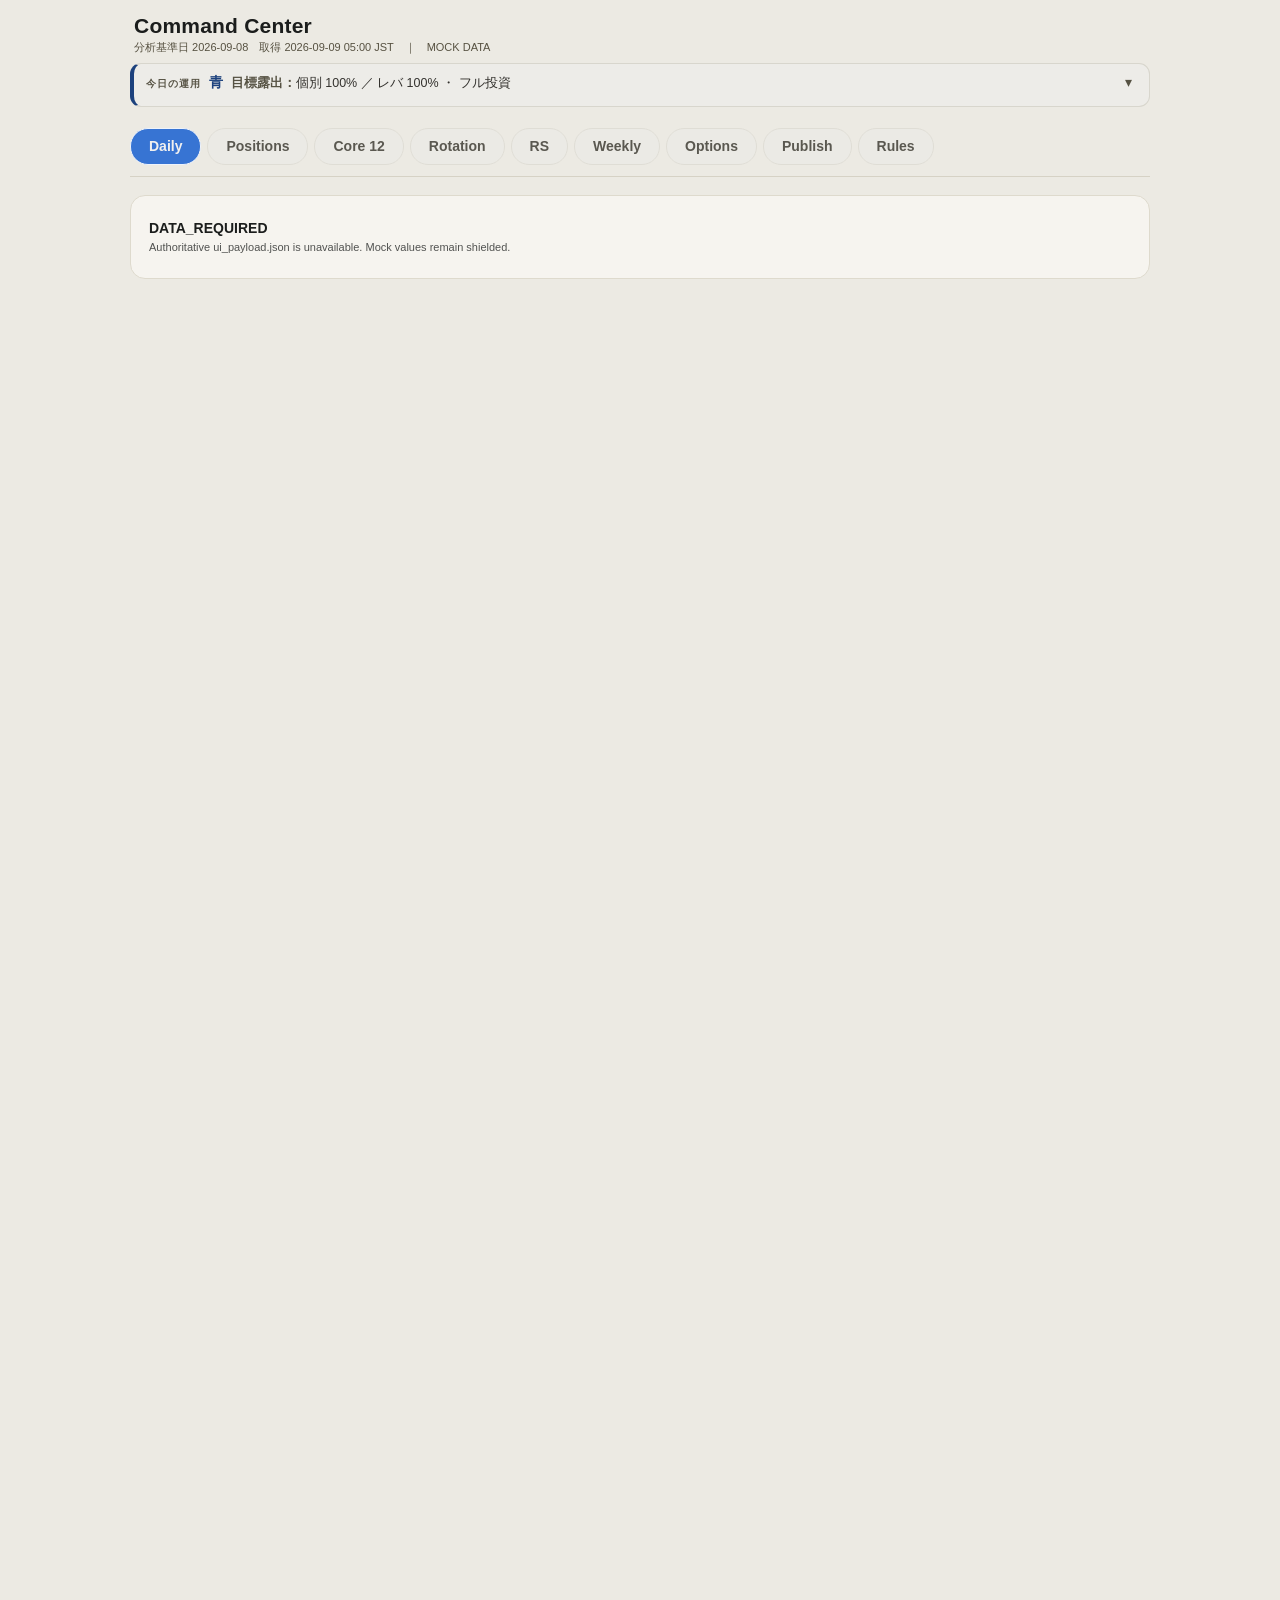
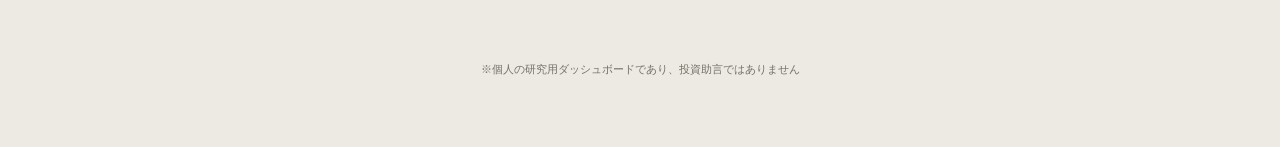
==== index.html @ c6c9b798 "Build fail-closed V38 canonical UI shell" ====
<!DOCTYPE html>
<html lang="ja"><head><meta charset="utf-8"/><meta content="width=device-width,initial-scale=1" name="viewport"/><meta content="#2c69c9" name="theme-color"/><meta content="yes" name="apple-mobile-web-app-capable"/><meta content="black-translucent" name="apple-mobile-web-app-status-bar-style"/><title>Command Center</title><meta content="light" name="color-scheme"/><style>
*{box-sizing:border-box;margin:0;padding:0}
.rrow{display:grid;grid-template-columns:minmax(0,1fr) auto;gap:3px 10px;background:rgba(27,29,28,.03);border:1px solid rgba(27,29,28,.07);border-radius:10px;padding:9px 12px;margin-top:8px}
.rrow .lft{min-width:0}
.rrow .foot,.rrow .hint{grid-column:1 / -1}
.rrow .nm{font-size:13px;color:#34322e;font-weight:600;line-height:1.25}
.rrow .cat{font-size:10.5px;color:#575242;letter-spacing:.03em}
.rrow .rgt{text-align:right;white-space:nowrap}
.rrow .big{font-size:19px;font-weight:700;color:#1c1b19}
.rrow .chg{font-size:11px;margin-left:5px}
.rrow .hint{font-size:11px;color:#5a5850;margin-top:2px;letter-spacing:.02em}
.cxpl{margin:2px 0 0}.cxpl>summary{list-style:none;cursor:pointer;font-size:10px;color:#514f48;display:inline-flex;align-items:center;gap:3px;padding:1px 0;user-select:none}.cxpl>summary::-webkit-details-marker{display:none}.cxpl>summary::before{content:"\25B8";font-size:7px}.cxpl[open]>summary::before{content:"\25BE"}.cxpl-b{font-size:11px;line-height:1.55;color:#565243;margin:3px 0 2px}.chd{display:flex;justify-content:space-between;align-items:flex-start;gap:10px}.chd h2{margin:0}.chd-now{text-align:right;line-height:1.05;white-space:nowrap;flex:0 0 auto}.chd-now b{font-size:18px;font-weight:800;display:block;letter-spacing:-.01em}.chd-now span{font-size:10px;color:#575242;display:block;margin-top:1px;font-weight:600}.mv-wrap{display:flex;flex-direction:column;gap:14px;margin-top:6px}.mv-per-h{font-size:13px;font-weight:700;color:#34322e;margin-bottom:6px;padding-bottom:3px;border-bottom:1px solid rgba(27,29,28,.08)}.mv-cols{display:grid;grid-template-columns:1fr;gap:10px}@media(min-width:560px){.mv-cols{grid-template-columns:1fr 1fr}}.mv-col-h{font-size:11px;font-weight:700;margin-bottom:4px;letter-spacing:.02em;display:flex;align-items:center;justify-content:space-between;gap:6px}.mv-col-h .cpwrap,.mv-col-h>.cp{flex:0 0 auto}.mvr{display:flex;align-items:center;gap:6px;padding:3px 7px;border-radius:5px;font-size:12px;cursor:pointer;min-width:0}.mvr:active{background:rgba(91,124,194,.15)}.mvr:nth-child(odd){background:rgba(27,29,28,.03)}.mvr-t{font-weight:600;color:#34322e;flex:0 0 auto}.mvr-v{font-weight:700;font-variant-numeric:tabular-nums;flex:0 0 auto;margin-left:auto;padding-left:6px}.mv-sec-h{font-size:12px;font-weight:800;color:#4f4d46;margin:14px 0 6px;letter-spacing:.02em}.mv-sum{font-size:12px;color:#383732;padding:3px 0;line-height:1.5}.mv-mom{display:flex;gap:8px;align-items:baseline;padding:4px 0;font-size:12.5px}.mv-mom-l{font-weight:800;flex:0 0 auto;font-size:11px}.mv-mom-b{color:#34322e;font-weight:600;line-height:1.5}.mvr-x{display:flex;gap:5px;align-items:center;flex:1 1 auto;justify-content:flex-end;min-width:0;overflow:hidden;flex-wrap:nowrap}.mvr-e{font-size:10px;color:#565243;font-weight:600;white-space:nowrap;flex:0 0 auto}.mvr-e.hot{color:#765623}.mvr-th{font-size:10px;color:#575242;white-space:nowrap;overflow:hidden;text-overflow:ellipsis;flex:1 1 auto;min-width:24px;max-width:120px}.mvr-3w{font-size:9px;font-weight:800;color:#1b1a18;background:#5b7cc2;border-radius:4px;padding:0 4px;margin-left:5px;vertical-align:middle}details.mv-per>summary.mv-per-h{cursor:pointer;list-style:none}details.mv-per>summary.mv-per-h::-webkit-details-marker{display:none}details.mv-per>summary.mv-per-h::before{content:"▸ ";font-size:9px}details.mv-per[open]>summary.mv-per-h::before{content:"▾ "}
.rrow .foot{font-size:10.5px;color:#565243;margin-top:3px;border-top:1px solid rgba(27,29,28,.06);padding-top:3px}
.rrow .na{font-size:13px;color:#514f48}
.pulse{background:rgba(27,29,28,.03);border:1px solid rgba(27,29,28,.07);border-radius:10px;padding:10px 12px;margin-top:8px}
.pulse .ptop{display:flex;align-items:baseline;flex-wrap:wrap;gap:4px 8px}
.pulse .pnm{font-size:13px;font-weight:700;color:#1c1b19}
.pulse .pbig{font-size:20px;font-weight:800;color:#1c1b19}
.pulse .pchg{font-size:11px}
.pulse .pcat{font-size:10.5px;color:#575242;margin-top:1px}
.pulse .pmeta{font-size:11px;color:#5a5850;margin-top:4px;line-height:1.5}
.pulse .spark{width:100%;height:34px;margin:5px 0 0;display:block}
.pulse .pfoot{font-size:10px;margin-top:4px;border-top:1px solid rgba(27,29,28,.06);padding-top:3px}
.eccal{margin-top:6px;display:flex;flex-direction:column;gap:2px}
.ecrow{display:flex;align-items:center;gap:10px;padding:7px 4px;border-bottom:1px solid rgba(27,29,28,.06)}
.ecrow:last-child{border-bottom:0}
.ecdate{font-weight:800;color:#1c1b19;min-width:60px;font-size:13px}
.ecdate .ecw{font-size:10px;color:#575242;font-weight:700;margin-left:3px}
.ecnm{flex:1;font-size:13px;font-weight:700;color:#33322d;display:flex;flex-direction:column;line-height:1.25}
.ecnm .eccat{font-size:10px;color:#575242;font-weight:600}
.ecimp{font-size:12px;font-weight:800;letter-spacing:1px}
.mbrow{background:rgba(27,29,28,.025);border:1px solid rgba(27,29,28,.06);border-radius:9px;padding:8px 11px;margin-top:7px}
.mbtop{display:flex;align-items:baseline;flex-wrap:wrap;gap:4px 8px}
.mbnm{font-size:12.5px;font-weight:700;color:#1c1b19}
.mbval{font-size:17px;font-weight:800;color:#1c1b19;margin-left:auto}
.mbchg{font-size:11px}
.mbnote{font-size:10.5px;color:#575242;margin-top:3px;line-height:1.4}
.mbread{font-size:12.5px;line-height:1.7;color:#2a2925;margin:8px 0 4px;padding:10px 12px;border-radius:9px;background:rgba(122,148,177,.10);border:1px solid rgba(122,148,177,.20)}
.mbread b{font-weight:800}
.spark{grid-column:1 / -1;display:block;width:100%;height:34px;margin:5px 0 0;opacity:1}
.w30b{display:inline-block;margin-left:5px;font-size:10px;font-weight:800;border-radius:5px;padding:0 5px;background:#d8d5cc;color:#56544c}
.w30b-full{background:#14532d;color:#7fe6a4}
.w30b-part{background:#3f3f14;color:#e1cd63}
.w30b-weak{background:#4c1d24;color:#e67f7f}
.w30row{padding:9px 2px;border-bottom:1px solid rgba(27,29,28,.06)}
.w30row-h{display:flex;align-items:baseline;gap:2px}
.w30row-h>b{font-size:14px;font-weight:800;color:#1c1b19}
.w30row-m{font-size:11px;color:#5a5850;margin-top:3px}
.w30t{display:inline-block;margin-left:4px;font-size:10px;font-weight:900;border-radius:4px;padding:0 5px;vertical-align:middle}
.w30hi td{background:rgba(161,98,7,.10)}
.w30hi td:nth-child(n+3){color:#806319;font-weight:800}
.w30t-s{background:#8d5e1b;color:#ebdb98}
.w30s{display:inline-block;margin-left:4px;font-size:10px;font-weight:700;border-radius:4px;padding:0 5px}
.w30s-new{background:#1e3a5f;color:#82a7e3}.w30s-adv{background:#d8d5cc;color:#56544c}
.w30s-pb{background:#3f3f14;color:#e1cd63}.w30s-resume{background:#14532d;color:#7fe6a4}
.w30s-stall{background:#e1dfd8;color:#5432d8}.w30s-dead{background:#4c1d24;color:#e67f7f}
.w30t-a{background:#14532d;color:#7fe6a4}
.w30t-b{background:#cac7bb;color:#34322e}
.w30new{display:inline-block;margin-left:4px;font-size:9px;font-weight:900;border-radius:4px;padding:0 5px;background:#2c69c9;color:#e2e1df;vertical-align:middle}
.w30wk{margin-left:4px;font-size:10px;color:#565243}
.w30g-full{color:#19803e}.w30g-part{color:#807019}.w30g-weak{color:#d12828}
.w30exit{display:grid;grid-template-columns:74px 1fr;gap:10px;padding:8px 2px;border-bottom:1px solid rgba(27,29,28,.06)}
.w30exit-t{font-size:11px;font-weight:800;color:#2962bc}
.w30exit-b{font-size:11.5px;color:#34322e;line-height:1.5}
.w30coh{font-size:11.5px;color:#34322e;line-height:1.5;padding:8px 2px;border-bottom:1px solid rgba(27,29,28,.06)}
.albadge{font-size:9px;font-weight:800;padding:1px 6px;border-radius:6px;border:1px solid;margin-left:6px;vertical-align:middle;letter-spacing:.03em}
.lead-head{display:flex;justify-content:space-between;gap:10px;align-items:flex-end;margin:8px 0 6px}.lead-head b{font-size:15px}.lead-head span{font-size:10px;color:#575242;white-space:nowrap}.lead-grid{display:grid;gap:5px}.lead-row{display:grid;grid-template-columns:58px 1fr;gap:8px;padding:7px 8px;border-radius:8px;background:rgba(27,29,28,.025)}.lead-row>span{font-size:10px;color:#575242}.lead-row>b{font-size:11px;font-weight:600;line-height:1.35}
.mkt20{padding-bottom:12px}.mkt20-top{display:flex;justify-content:space-between;align-items:flex-start;gap:12px}.mkt20-top h2{margin-bottom:4px}.mkt20-verdict{font-size:14px;font-weight:800;line-height:1.45;color:#1c1b19}.mkt20-read{font-size:12.5px;line-height:1.65;color:#2a2925;margin:9px 0 2px;padding:10px 12px;border-radius:9px;background:rgba(122,148,177,.10);border:1px solid rgba(122,148,177,.20)}
.mkt20-cats{margin-top:10px;padding-top:9px;border-top:1px solid rgba(27,29,28,.08)}
.ccblock{margin-top:11px;padding-top:9px;border-top:1px solid rgba(27,29,28,.07)}.ccblock:first-of-type{border-top:0;margin-top:4px}.cchd{font-size:12.5px;font-weight:800;color:#1c1b19;margin-bottom:4px}.cchd-en{font-size:9px;font-weight:700;color:#514f48;letter-spacing:.1em;text-transform:uppercase;margin-left:6px}.ccrow{display:flex;gap:9px;padding:4px 0;align-items:baseline}.cctf{flex:0 0 84px;font-size:10.5px;font-weight:800;color:#335476}.cctxt{flex:1;font-size:11.8px;line-height:1.5;color:#33322d}@media(max-width:620px){.cctf{flex:0 0 66px;font-size:9.5px}.cctxt{font-size:11.2px}}.mkt20-score{min-width:74px;text-align:right;display:flex;flex-direction:column;align-items:flex-end}.mkt20-score>b{font-size:27px;line-height:1;color:#2c69c9}.mkt20-score>span{font-size:10px;font-weight:800;color:#33312d;margin-top:3px}.mkt20-score>em{font-size:9px;font-style:normal;color:#514f48;margin-top:2px}.mkt20-label{font-size:9px;font-weight:800;letter-spacing:.12em;color:#514f48;margin:9px 0 5px;text-transform:uppercase}.mkt20-grid{display:grid;gap:5px}.mkt-post-tools{display:flex;align-items:center;justify-content:space-between;gap:8px;margin:10px 0 6px;font-size:9.5px;font-weight:800;color:#514f48}.mkt-copy{margin-left:auto}.mkt-post{display:grid;gap:5px;padding:9px 10px;border-radius:10px;background:linear-gradient(180deg,rgba(242,240,233,.42),rgba(242,240,233,.55));border:1px solid rgba(91,127,176,.28)}.mkt-post-hook{font-size:12px;font-weight:900;line-height:1.42;color:#1b1a18;padding-bottom:5px;border-bottom:1px solid rgba(122,148,177,.18)}.mkt-post-line{font-size:10.7px;line-height:1.48;color:#33312d}.mkt-post-line>b{color:#2962bc;margin-right:3px}.mkt-post-line:nth-child(2){font-size:11.2px;color:#1b1a18}.mkt20-row{display:grid;grid-template-columns:44px minmax(0,1fr);gap:8px;padding:7px 9px;border-radius:8px;background:rgba(27,29,28,.028);border:1px solid rgba(27,29,28,.035)}.mkt20-k{font-size:10px;font-weight:800;color:#335476;padding-top:1px}.mkt20-row b{display:block;font-size:11.5px;line-height:1.35;color:#1c1b19;white-space:normal}.mkt20-row small{display:block;font-size:9.5px;line-height:1.35;color:#565243;margin-top:2px;white-space:normal}.mkt-fold{margin-top:8px;border-top:1px solid rgba(122,148,177,.18);padding-top:7px}.mkt-fold>summary{cursor:pointer;list-style:none;display:flex;justify-content:space-between;align-items:center;font-size:10.5px;font-weight:800;color:#2962bc;padding:2px 1px}.mkt-fold>summary::-webkit-details-marker{display:none}.mkt-fold>summary:before{content:"▸";font-size:9px;margin-right:6px}.mkt-fold[open]>summary:before{content:"▾"}.mkt-fold-state:after{content:"タップで開く";font-size:9px;color:#514f48;font-weight:600}.mkt-fold[open] .mkt-fold-state:after{content:"折りたたむ"}.mkt-fold-body{display:grid;grid-template-columns:1fr 1fr;gap:5px;margin-top:7px}.mkt20-deep{padding:8px 9px;border-radius:8px;background:#f0efeb;border:1px solid #e0ded6}.mkt20-deep>span{display:block;font-size:9px;color:#514f48;margin-bottom:3px}.mkt20-deep>b{display:block;font-size:10.5px;line-height:1.45;color:#34322e}.mkt20-deep:last-child:nth-child(odd){grid-column:1/-1}@media(max-width:620px){.mkt20-top{align-items:flex-start}.mkt20-verdict{font-size:13px}.mkt20-score>b{font-size:24px}.mkt-fold-body{grid-template-columns:1fr}.mkt20-deep:last-child:nth-child(odd){grid-column:auto}.mkt20-row{grid-template-columns:42px minmax(0,1fr);padding:7px 8px}}


html{background:#f2f1ee;color-scheme:light}
body{font-family:-apple-system,BlinkMacSystemFont,'Helvetica Neue',sans-serif;background:#f2f1ee;color:#1c1b19;font-size:14px;-webkit-text-size-adjust:100%}
.wrap{max-width:680px;margin:0 auto;padding:0 12px calc(60px + env(safe-area-inset-bottom))}
header{padding:14px 4px 8px}
h1{font-size:18px;font-weight:800;letter-spacing:.01em}
.asof{color:#575242;font-size:11px;margin-top:2px}
.banner{border-radius:14px;padding:14px 16px;margin:10px 0 4px;border:1px solid #e3e1db;background:linear-gradient(135deg,#ecebe7,#e5e4de)}
.banner .lab{font-size:12px;color:#34322e;opacity:.85}
.banner .val{font-size:31px;font-weight:800;line-height:1.1;margin:2px 0;font-variant-numeric:tabular-nums}
.banner .st{font-size:13px;font-weight:800}
/* 地合いバンドは背景でなくラベル文字色で表現（トレンド判定ピルとの色被りを回避） */
.b-ovh .st{color:#19803e}.b-bull .st{color:#18813e}
.b-neu .st{color:#806319}.b-weak .st{color:#804819}.b-bear .st{color:#a21f1f}
.gauge{height:10px;border-radius:6px;margin:10px 0 4px;background:linear-gradient(90deg,#971d1d 0%,#90391c 30%,#8d5e1b 45%,#187d3e 60%,#166534 100%);position:relative}
.gauge .mk{position:absolute;top:-4px;width:3px;height:18px;background:#1b1a18;border-radius:2px;box-shadow:0 0 4px rgba(0,0,0,.6)}
.aux{display:flex;gap:8px;margin-top:8px;flex-wrap:wrap}
.aux .a{background:rgba(0,0,0,.22);border-radius:8px;padding:5px 9px;font-size:11px}
.aux .a b{font-size:13px}
/* NQ-SAR signal pill (leverage sleeve; logic hidden) */
.sar{border-radius:14px;padding:12px 16px;margin:10px 0 4px;border:1px solid rgba(27,29,28,.10);
     display:flex;align-items:center;justify-content:space-between;gap:12px;flex-wrap:wrap}
.sar .lhs{display:flex;align-items:center;gap:11px}
.sar .dot{width:16px;height:16px;border-radius:50%;box-shadow:0 0 0 3px rgba(27,29,28,.15),0 0 10px rgba(0,0,0,.4);flex:0 0 auto}
.sar .lab{font-size:11px;color:#242320;opacity:.9;letter-spacing:.04em}
.sar .col{font-size:22px;font-weight:800;line-height:1.05}
.sar .rhs{text-align:right}
.sar .jud{font-size:20px;font-weight:800;line-height:1.05}
.sar .lot{font-size:11px;opacity:.92;margin-top:2px}
.sar-blue{background:linear-gradient(135deg,#153361,#2c69c9)}   .sar-blue .dot{background:#204c92}
.sar-green{background:linear-gradient(135deg,#14532d,#1e9b4c)}  .sar-green .dot{background:#4bdd80}
.sar-yellow{background:linear-gradient(135deg,#6e3f15,#ad8021)} .sar-yellow .dot{background:#d9b836}
.sar-red{background:linear-gradient(135deg,#7f1d1d,#d72b2b)}    .sar-red .dot{background:#a21f1f}
.sar-gray{background:linear-gradient(135deg,#cac7bb,#bab5a5)}   .sar-gray .dot{background:#b1ac9a}
.sar-badge{display:inline-block;font-size:10px;font-weight:800;border-radius:6px;padding:1px 6px;margin-left:6px;vertical-align:middle}
.sar-badge.ok{background:rgba(27,29,28,.18);color:#19803a}
.sar-badge.est{background:#8d5e1b;color:#ebdb98}
.sar-badge.none{background:#e0ded7;color:#34322e}
/* distribution-day + performance widgets */
.dd{display:flex;gap:10px;flex-wrap:wrap}
.dd .box{flex:1 1 120px;background:#f2f1ee;border:1px solid #e3e1db;border-radius:10px;padding:10px 12px}
.dd .box .t{font-size:12px;color:#5a5850;font-weight:700}
.dd .box .num{font-size:26px;font-weight:800;line-height:1.1;margin:2px 0;font-variant-numeric:tabular-nums}
.dd .st{display:inline-block;font-size:11px;font-weight:700;padding:2px 8px;border-radius:7px}
.st-good{background:#14532d;color:#7fe6a4}.st-warn{background:#6e3f15;color:#e6d27f}.st-bad{background:#7f1d1d;color:#ea9090}
.perf{display:grid;grid-template-columns:repeat(3,1fr);gap:8px}
.ixn{font-size:13px;font-weight:800;color:#2c69c9;margin:10px 0 6px}
.ixn:first-child{margin-top:0}
.perf-vix{margin-top:10px;font-size:13px;color:#5a5850}
.perf-vix b{font-size:16px;color:#1c1b19}
.perf-div{font-size:11px;font-weight:800;color:#565243;margin:10px 0 4px;padding-top:8px;border-top:1px dashed #e3e1db}
.vixc{margin-top:10px;font-size:12.5px;color:#5a5850}
.vixc-l{font-weight:800;color:#34322e;margin-right:4px}
.vixc b{font-size:15px;color:#1c1b19}
.warnt{color:#806319;font-weight:700}
.ftd-row{display:flex;justify-content:space-between;align-items:center;padding:6px 0;border-top:1px solid #e9e8e3;font-size:13px}
.ftd-row:first-of-type{border-top:0}
.ftd-x{font-weight:800;color:#34322e}
.perf .c{background:#f2f1ee;border:1px solid #e3e1db;border-radius:10px;padding:8px 10px;text-align:center}
.perf .c .k{font-size:11px;color:#575242}.perf .c .v{font-size:16px;font-weight:800;margin-top:2px;font-variant-numeric:tabular-nums}
nav{position:sticky;top:0;z-index:9;background:rgba(242,240,233,.88);backdrop-filter:blur(10px);-webkit-backdrop-filter:blur(10px);display:flex;gap:6px;overflow-x:auto;padding:9px 0;border-bottom:1px solid #e3e1db;scrollbar-width:none}
nav::-webkit-scrollbar{display:none}
nav button,nav a.tabx{flex:0 0 auto;background:#ebeae5;color:#5a5850;border:1px solid #dfddd5;border-radius:18px;padding:8px 15px;font-size:13px;font-weight:700;transition:background .15s,color .15s;text-decoration:none;display:inline-block;line-height:1.2;cursor:pointer}
nav button.on,nav a.tabx.on{background:#3774d3;color:#f1f0ef;border-color:#eef3fb}
button:focus-visible,a:focus-visible{outline:2px solid #578ada;outline-offset:2px}
section{display:none;padding-top:12px}
section.on{display:block}
/* JS無効時のフォールバック: URLハッシュ(:target)で対象セクションを表示。JS有効時はハッシュ未使用で.onが優先。 */
section:target{display:block}
:has(section:target) section:not(:target){display:none}
/* JS無効時: 表示中セクションに合わせてタブ選択色も同期（:targetごとにデフォルトへ戻し当該タブを点灯） */
body:has(#t-market:target) nav a.tabx{background:#ebeae5;color:#5a5850;border-color:#575342}
body:has(#t-market:target) nav a[href="#t-market"]{background:#3774d3;color:#f1f0ef;border-color:#eef3fb}
body:has(#t-alloc:target) nav a.tabx{background:#ebeae5;color:#5a5850;border-color:#575342}
body:has(#t-alloc:target) nav a[href="#t-alloc"]{background:#3774d3;color:#f1f0ef;border-color:#eef3fb}
body:has(#t-port:target) nav a.tabx{background:#ebeae5;color:#5a5850;border-color:#575342}
body:has(#t-port:target) nav a[href="#t-port"]{background:#3774d3;color:#f1f0ef;border-color:#eef3fb}
body:has(#t-today:target) nav a.tabx{background:#ebeae5;color:#5a5850;border-color:#575342}
body:has(#t-today:target) nav a[href="#t-today"]{background:#3774d3;color:#f1f0ef;border-color:#eef3fb}
body:has(#t-rotation:target) nav a.tabx{background:#ebeae5;color:#5a5850;border-color:#575342}
body:has(#t-rotation:target) nav a[href="#t-rotation"]{background:#3774d3;color:#f1f0ef;border-color:#eef3fb}
body:has(#t-movers:target) nav a.tabx{background:#ebeae5;color:#5a5850;border-color:#575342}
body:has(#t-movers:target) nav a[href="#t-movers"]{background:#3774d3;color:#f1f0ef;border-color:#eef3fb}
body:has(#t-rs:target) nav a.tabx{background:#ebeae5;color:#5a5850;border-color:#575342}
body:has(#t-rs:target) nav a[href="#t-rs"]{background:#3774d3;color:#f1f0ef;border-color:#eef3fb}
body:has(#t-weekly:target) nav a.tabx{background:#ebeae5;color:#5a5850;border-color:#575342}
body:has(#t-weekly:target) nav a[href="#t-weekly"]{background:#3774d3;color:#f1f0ef;border-color:#eef3fb}
body:has(#t-post1:target) nav a.tabx{background:#ebeae5;color:#5a5850;border-color:#575342}
body:has(#t-post1:target) nav a[href="#t-post1"]{background:#3774d3;color:#f1f0ef;border-color:#eef3fb}
body:has(#t-rules:target) nav a.tabx{background:#ebeae5;color:#5a5850;border-color:#575342}
body:has(#t-rules:target) nav a[href="#t-rules"]{background:#3774d3;color:#f1f0ef;border-color:#eef3fb}
.card{background:#f0efeb;border:1px solid #e3e1db;border-radius:13px;padding:12px 14px;margin-bottom:12px}
.card h2{font-size:14.5px;font-weight:800;margin-bottom:7px;color:#1b1a18}
.card .sub{font-size:11px;color:#565243;line-height:1.55;margin:-3px 0 9px}
.setup-h{display:flex;justify-content:space-between;align-items:baseline;margin:10px 0 6px}
.setup-h .nm{font-size:13px;font-weight:700}
.setup-h .ct{font-size:11px;color:#575242}
.chips{display:flex;flex-wrap:wrap;gap:6px}
.chip{background:#e6e5df;border:1px solid #d6d4ca;border-radius:9px;padding:8px 12px;font-size:12.5px;font-weight:600;color:#272622;cursor:pointer}
.chip:active{background:#d7d4cb}
.chip.hot{border-color:#1c427d;color:#2c69c9}
.chip.ov{border-color:#e6bc7f;color:#bb9d24;background:#2a210a}
.chip.ov .b{display:inline-block;margin-left:5px;background:#8d5e1b;color:#f2f1ee;font-size:10px;font-weight:800;border-radius:5px;padding:0 5px}
/* ①〜⑤ state chips */
.chip.s-buy{background:#0f3d1f;border-color:#7fe6a5;color:#7fe6a4}
.chip.s-shape{background:#e5e4de;border-color:#575242;color:#525049}
.chip.s-go{background:#10331f;border-color:#85e0ab;color:#21ac53}
.chip.s-wait{background:#33290a;border-color:#e6bc7f;color:#bb9d24}
.chip.s-deep{background:#3a210f;border-color:#e6b27f;color:#e7b47e}
.chip.s-break{background:#33161a;border-color:#dc8989;color:#e67f7f}
.qb{font-size:9px;font-weight:800;border-radius:5px;padding:1px 5px;white-space:nowrap;border:1px solid}
.qb-go{background:#0f3d1f;color:#7fe6a4;border-color:#84e1a8}
.qb-wait{background:#f1f0ed;color:#565243;border-color:#575242}
.blkrow td{background:rgba(27,29,28,.018)}
.blkrow .tk{color:#514f48}
/* 本日◎押し目 buy cards */
.buy{background:#f2f1ee;border:1px solid #1f6d3c;border-radius:11px;padding:8px 11px;margin-bottom:6px}
.buy-h{display:flex;justify-content:space-between;align-items:baseline}
.buy-h .tk{font-size:16px;font-weight:800;color:#19803c}
.buy-h .rs{font-size:12px;font-weight:700;color:#575242}
.buy-m{font-size:11px;color:#5a5850;margin:2px 0 5px}
.buy-g{display:grid;grid-template-columns:repeat(3,1fr);gap:5px}
.buy-g>div{background:rgba(0,0,0,.25);border-radius:7px;padding:4px 6px}
.buy-g .k{display:block;font-size:9px;color:#575242}
.buy-g .v{font-size:12px;font-weight:700}
.cmt{background:linear-gradient(135deg,#ebeae5,#e5e3dd);border-color:#26415f}
.cmt-b{font-size:14px;line-height:1.65;color:#1c1b19}
.cmt-b b{color:#2c69c9}
.chart{margin-top:4px}
.chart svg{width:100%;height:auto;display:block}
.chart .cap{display:flex;justify-content:space-between;font-size:11px;color:#575242;margin-top:4px}
.vixcy .chd-now b{font-size:14px;letter-spacing:.02em}
.vixvals{display:grid;grid-template-columns:repeat(6,1fr);gap:5px;margin:9px 0 5px}
.vixvals>div{min-width:0;padding:6px 5px;border-radius:7px;text-align:center;background:rgba(27,29,28,.03);border:1px solid rgba(27,29,28,.06)}
.vixvals span{display:block;font-size:9px;color:#575242;white-space:nowrap}
.vixvals b{display:block;margin-top:1px;font-size:12px;color:#1c1b19;font-variant-numeric:tabular-nums;white-space:nowrap}
.vixleg{display:flex;flex-wrap:wrap;gap:3px 10px;margin:7px 0 2px;font-size:9.5px;color:#5a5850}
.vixleg span{display:inline-flex;align-items:center;gap:4px;white-space:nowrap}
.vixleg i{display:inline-block;width:12px;height:2px;border-radius:2px;background:#1c1b19}
.vixleg .vix-lg-close{background:#1c1b19}
.vixleg .vix-lg-w5{background:#1f4b8f}.vixleg .vix-lg-w10{background:#4923b9}
.vixleg .vix-lg-s1{background:#dbb144}.vixleg .vix-lg-s2{background:#a21f1f}
.vixchart{height:150px;margin-top:3px}.vixchart svg{height:150px}
.vixage{display:flex;justify-content:space-between;gap:8px;margin:7px 0;padding:6px 8px;border-radius:7px;background:rgba(27,29,28,.03);border:1px solid rgba(27,29,28,.06);font-size:10px;color:#5a5850}
.vixage b{color:#1c1b19;font-variant-numeric:tabular-nums}
.vixwtabs{display:flex;gap:4px;margin:8px 0 2px}
.vixwbt{flex:1;padding:4px 0;border-radius:6px;font-size:10px;font-weight:700;cursor:pointer;
  color:#575242;background:rgba(27,29,28,.03);border:1px solid rgba(27,29,28,.06)}
.vixwbt.on{color:#1c1b19;background:rgba(27,29,28,.07);border-color:rgba(27,29,28,.16)}
.vixpane{display:none}
.vixpane.on{display:block}
.zoomable{position:relative;overflow:hidden;touch-action:pan-y;border-radius:8px;
  -webkit-user-select:none;user-select:none}
.zoomable svg{transform-origin:0 0;will-change:transform}
.zoomable.zoomed{cursor:grab;box-shadow:inset 0 0 0 1px rgba(27,29,28,.10)}
.zoomhint{font-size:9px;color:#575242;margin-top:3px;text-align:right}
.zoomable.zoomed+.zoomhint::after{content:" ・ ダブルタップで戻す"}
.hth{margin-left:5px;font-size:9px;color:#575242;opacity:.9}
.hthg{margin:6px 0 2px;width:100%}
.hthg-h{font-size:10px;font-weight:700;color:#5a5850;margin:4px 0 3px;
  display:flex;align-items:center;gap:5px}
.hthg-n{font-size:9px;font-weight:400;color:#575242}
.hthg-m{font-size:9.5px;font-weight:600;color:#565243;font-variant-numeric:tabular-nums}
.hthg-x{font-size:9px;font-weight:400;color:#514f48;margin-left:auto;white-space:nowrap}
.subx{margin-top:2px}
.subx>summary{list-style:none;cursor:pointer;display:inline-flex;align-items:center;gap:3px;
  font-size:10.5px;font-weight:700;color:#2962bc;padding:2px 0}
.subx>summary::-webkit-details-marker{display:none}
.subx>summary::after{content:'\25B8';font-size:9px;transition:transform .15s}
.subx[open]>summary::after{transform:rotate(90deg)}
.subx-b{margin-top:4px;padding-left:8px;border-left:2px solid rgba(27,29,28,.10)}
.prelist{margin-top:6px}
.prerow{padding:9px 2px;border-top:1px solid rgba(27,29,28,.06)}
.prerow:first-child{border-top:0}
.premain{display:flex;align-items:baseline;gap:7px;flex-wrap:wrap}
.pretk{font-size:14px;font-weight:800;color:#1c1b19;letter-spacing:.02em}
.prestage{font-size:10px;color:#5a5850}
.presec{font-size:10px;margin-left:auto}
.prenums{display:grid;grid-template-columns:repeat(5,minmax(0,1fr));gap:2px;margin-top:5px}
.prenums div{text-align:right;font-size:11px;font-variant-numeric:tabular-nums;color:#565243}
.prenums div i{display:block;font-style:normal;font-size:8.5px;color:#636057}
.pretail{margin-top:4px;font-size:10px;color:#575242;white-space:nowrap;overflow:hidden;text-overflow:ellipsis}
.ivbrow{padding:8px 2px;border-top:1px solid rgba(27,29,28,.06)}
.ivbrow:first-child{border-top:0}
.ivbn{font-size:12.5px;font-weight:700;color:#1c1b19}
.ivbm{font-size:10.5px;margin-top:3px;font-variant-numeric:tabular-nums}
.unkwarn{margin:8px 0 2px;padding:8px 10px;border-radius:8px;font-size:11px;line-height:1.6;background:rgba(27,29,28,.03);border:1px solid rgba(27,29,28,.08)}
.unkwarn.warnc{color:#915d1c}.unkwarn.neg{color:#b42222}
.hmore{margin-top:6px;width:100%}
.hmore>summary{list-style:none;cursor:pointer;font-size:10.5px;color:#575242;padding:4px 0}
.hmore>summary::-webkit-details-marker{display:none}
.rrgdt{width:100%;border-collapse:collapse;font-size:12px;margin-top:8px;
  font-variant-numeric:tabular-nums}
.rrgdt th{font-size:10px;color:#575242;font-weight:600;text-align:right;padding:4px 3px}
.rrgdt td{text-align:right;padding:6px 3px;border-top:1px solid rgba(27,29,28,.06)}
.rrgdt .l{text-align:left}
.rrgtv{display:inline-block;margin-top:12px}
.rsoff{font-size:9.5px;font-weight:600;color:#5f4f3a;background:rgba(27,29,28,.05);border:1px solid rgba(27,29,28,.08);border-radius:5px;padding:1px 5px;white-space:nowrap}
.mrchip .rsoff{font-size:10px}
.bglist{margin-top:6px}
.bgrow{padding:9px 2px;border-top:1px solid rgba(27,29,28,.06);cursor:pointer}
.bgrow:first-child{border-top:0}
.bgname{font-size:13px;font-weight:700;color:#1c1b19;display:flex;align-items:center;gap:5px}
.bgmeta{font-size:10.5px;color:#565243;margin-top:3px;font-variant-numeric:tabular-nums}
.vixwarn{margin:7px 0 0;padding:6px 8px;border-radius:7px;font-size:10px;line-height:1.5;color:#915d1c;background:rgba(27,29,28,.03);border:1px solid rgba(27,29,28,.06)}
.vixhist{margin-top:8px;border-top:1px solid rgba(27,29,28,.06);padding-top:7px}
.vixhist h3{margin:0 0 5px;font-size:10px;color:#5a5850}
.vixhr{display:grid;grid-template-columns:1.35fr .9fr .9fr .48fr .62fr;gap:4px;align-items:center;padding:4px 3px;border-bottom:1px solid rgba(27,29,28,.06);font-size:9px;color:#5a5850;font-variant-numeric:tabular-nums}
.vixhr.vixhh{font-size:8px;color:#575242;font-weight:700}
.vixhr span{min-width:0;white-space:nowrap;overflow:hidden;text-overflow:ellipsis;text-align:right}.vixhr span:first-child{text-align:left}
@media(max-width:520px){.vixvals{grid-template-columns:repeat(3,1fr)}.vixhr{grid-template-columns:1.35fr .82fr .82fr .45fr .58fr;gap:2px;font-size:8.5px}}
.empty{color:#747167;font-size:12px;font-style:italic}
.more{display:inline-block;color:#575242;font-size:11px;font-weight:700;padding:4px 2px;vertical-align:middle}
/* copy buttons */
.cp{background:#e3e1da;border:1px solid #2f4a6a;border-radius:7px;color:#2c69c9;font-size:11px;
    font-weight:700;padding:3px 9px;cursor:pointer}
.cp .n{opacity:.6;font-weight:600}
.cpwrap{display:inline-flex;gap:5px;align-items:center;flex-wrap:wrap}
.cp-all{background:#e9e8e3;border-color:#315f3e;color:#1c7d3b}
.pendb{display:inline-block;font-size:9.5px;font-weight:800;border-radius:5px;padding:1px 6px;margin-left:3px;vertical-align:middle}
.pend-wait{background:rgba(239,68,68,.16);color:#a21f1f;border:1px solid rgba(239,68,68,.4)}
.pend-ok{background:rgba(34,197,94,.16);color:#18813e;border:1px solid rgba(34,197,94,.4)}
.waitb{display:inline-block;font-size:9.5px;font-weight:800;border-radius:5px;padding:1px 6px;margin-left:5px;background:rgba(239,68,68,.16);color:#a21f1f;border:1px solid rgba(239,68,68,.4);vertical-align:middle}
.reg-card{border:1px solid #d0cdc2}
.reg-hdr{font-size:11px;font-weight:800;border-radius:6px;padding:3px 10px}
.reg-hdr-ok{background:rgba(67,201,138,.14);color:#22774f;border:1px solid rgba(67,201,138,.35)}
.reg-hdr-warn{background:rgba(227,170,60,.15);color:#805d19;border:1px solid rgba(227,170,60,.4)}
.reg-hdr-bad{background:rgba(229,100,94,.16);color:#801d19;border:1px solid rgba(229,100,94,.45)}
.reg-grid{display:grid;grid-template-columns:repeat(3,1fr);gap:9px;margin:10px 0 4px}
@media(max-width:640px){.reg-grid{grid-template-columns:1fr}}
.reg-cell{border:1px solid #e1dfd8;border-radius:10px;padding:11px 12px;background:#f2f1ee}
.reg-cell.reg-ok{border-color:rgba(67,201,138,.3)}
.reg-cell.reg-warn{border-color:rgba(227,170,60,.4);background:rgba(227,170,60,.05)}
.reg-cell.reg-bad{border-color:rgba(229,100,94,.5);background:rgba(229,100,94,.07)}
.reg-cell.reg-na{opacity:.6}
.reg-k{font-size:10px;letter-spacing:.04em;color:#5a5850;font-weight:700}
.reg-v{font-family:ui-monospace,Menlo,monospace;font-size:26px;font-weight:800;line-height:1.1;margin:2px 0}
.reg-ok .reg-v{color:#22774f}.reg-warn .reg-v{color:#805d19}.reg-bad .reg-v{color:#801d19}.reg-na .reg-v{color:#6e6b61}
.reg-l{font-size:11px;font-weight:700;margin-bottom:3px}
.reg-ok .reg-l{color:#22774f}.reg-warn .reg-l{color:#805d19}.reg-bad .reg-l{color:#801d19}
.reg-sub{font-size:9.5px;color:#575242;line-height:1.4}
.reg-chips{margin-top:6px;display:flex;flex-wrap:wrap;gap:3px}
.rgchip{font-family:ui-monospace,Menlo,monospace;font-size:9px;font-weight:700;color:#2962bc;background:#ecebe6;border:1px solid #d0cdc2;border-radius:4px;padding:1px 4px}
.pqb{display:inline-block;font-size:9.5px;font-weight:800;border-radius:5px;padding:1px 6px;margin-left:5px;vertical-align:middle}
.pqb.pq-a{background:rgba(67,201,138,.18);color:#22774f;border:1px solid rgba(67,201,138,.5)}
.pqb.pq-b{background:rgba(143,179,255,.16);color:#2962bc;border:1px solid rgba(143,179,255,.45)}
.pqb.pq-c{background:rgba(27,29,28,.12);color:#5a5850;border:1px solid rgba(27,29,28,.35)}
.pqb.pq-d{background:rgba(27,29,28,.1);color:#514f48;border:1px solid rgba(27,29,28,.3)}
.pqtag{display:inline-block;font-size:8.5px;font-weight:700;border-radius:4px;padding:0 4px;margin-left:3px;vertical-align:middle}
.pqtag.pq-hi{background:rgba(67,201,138,.14);color:#22774f}
.pqtag.pq-mid{background:rgba(143,179,255,.13);color:#2962bc}
.pqtag.pq-lo{background:rgba(27,29,28,.1);color:#5a5850}
.pqtag.pq-neg{background:rgba(229,100,94,.13);color:#801d19}
.pqbadge{font-size:9px;font-weight:800;color:#2962bc;background:rgba(143,179,255,.13);border:1px solid rgba(143,179,255,.4);border-radius:5px;padding:1px 6px;margin-left:6px;vertical-align:middle}
.pqnum{font-family:ui-monospace,Menlo,monospace;font-size:14px;color:#22774f}
.cp-one{font-size:9.5px;padding:1px 7px;margin-left:6px;vertical-align:middle;font-weight:700}
.cp.cp-done{background:#0f3d1f;border-color:#7fe6a5;color:#7fe6a4}
.chaseb{display:inline-block;font-size:9px;font-weight:800;border-radius:5px;padding:1px 6px;margin-left:5px;vertical-align:middle;background:rgba(240,136,62,.14);color:#814418;border:1px solid rgba(240,136,62,.45)}
.inb{background:rgba(56,189,248,.14);border:1px solid rgba(56,189,248,.4);color:#2659ab;font-size:9px;font-weight:800;padding:1px 6px;border-radius:6px;margin-left:5px;white-space:nowrap}
.newb{display:inline-block;font-size:9px;font-weight:800;border-radius:5px;padding:1px 6px;margin-left:5px;vertical-align:middle;background:rgba(88,166,255,.16);color:#2962bc;border:1px solid rgba(88,166,255,.45)}
.ppb{display:inline-block;font-size:8.5px;font-weight:800;border-radius:4px;padding:0 4px;margin-left:5px;vertical-align:middle;background:rgba(167,139,250,.14);color:#4923b9;border:1px solid rgba(167,139,250,.4)}
.ppb-now{background:rgba(67,201,138,.18);color:#22774f;border-color:rgba(67,201,138,.5)}
.ppx{font-size:10px;font-weight:800;color:#4923b9;margin-left:5px}
.cfwrap{margin-top:6px}
.cfsec{border-top:1px solid rgba(27,29,28,.06)}
.cfsec>summary{list-style:none;cursor:pointer;display:flex;align-items:center;gap:7px;padding:8px 0 6px;color:#1c1b19;font-size:12px;font-weight:700}
.cfsec>summary::-webkit-details-marker{display:none}
.cfsec>summary::before{content:"▸";font-size:9px;color:#575242}
.cfsec[open]>summary::before{content:"▾"}
.cfcount{margin-left:auto;color:#575242;font-size:10px;font-weight:600}
.cfrow{display:block;padding:7px 8px 6px;margin-bottom:5px;border:1px solid rgba(27,29,28,.06);border-radius:8px;background:rgba(27,29,28,.03);cursor:pointer}
.cfmain{display:flex;align-items:baseline;gap:7px;min-width:0;white-space:nowrap}
.cft{font-size:13px;font-weight:800;color:#1c1b19}
.cfmain>.mut{font-size:10px;flex:0 0 auto}
.cfflow{margin-left:auto;min-width:0;overflow:hidden;text-overflow:ellipsis;text-align:right;color:#5a5850;font-size:11px;white-space:nowrap}
.cfflow i{font-style:normal;color:#575242;padding:0 3px}
.cfflow b{font-weight:700}
.cfnums{display:grid;grid-template-columns:repeat(5,minmax(0,1fr));gap:2px;margin-top:5px;color:#1c1b19;font-variant-numeric:tabular-nums}
.cfnums div{text-align:right;min-width:0;font-size:11px;white-space:nowrap}
.cfnums span{display:block;color:#575242;font-size:8.5px;line-height:1.2}
.cfnums b{font-weight:600}
.cfnums b.cfnear{font-weight:800}
.cftail{margin-top:4px;color:#575242;font-size:10px;white-space:nowrap;overflow:hidden;text-overflow:ellipsis}
.cflg{margin-top:6px;font-size:10px;color:#575242;line-height:1.6}
.cfdet{margin-top:7px}
.cfdet summary{cursor:pointer;font-size:10.5px;color:#5a5850;list-style:none;font-weight:700}
.cfdet summary::-webkit-details-marker{display:none}
.cfdet summary::before{content:"▸ ";font-size:9px}
.cfdet[open] summary::before{content:"▾ "}
.ppd{font-size:9px;color:#575242;margin-left:4px}
.hgrp{margin:10px 0 4px}
.hgrp-h{font-size:12px;font-weight:800;letter-spacing:.03em;display:flex;align-items:center;gap:6px;padding:4px 0;border-bottom:1px solid #e1dfd8;margin-bottom:4px}
.hgrp-n{font-size:10px;font-weight:700;color:#575242;background:#ebe9e5;border-radius:4px;padding:0 5px}
.hgrp-tap{cursor:pointer}
.hgrp-arr{margin-left:auto;font-size:10px;color:#514f48}
.hgrp-fold .hgrp-body{display:none}
.hgrp-fold.on .hgrp-body{display:block}
.hgrp-fold.on .hgrp-arr{transform:rotate(90deg)}
.entb2{display:inline-block;font-size:9.5px;font-weight:800;border-radius:5px;padding:1px 8px;margin-left:5px;vertical-align:middle;background:#ebe9e5;color:#575242;border:1px solid #d0cdc2;cursor:pointer}
.entb2.ent-on{background:rgba(67,201,138,.16);color:#22774f;border-color:rgba(67,201,138,.5)}
.hmper{display:inline-flex;gap:3px;margin-left:auto}
.hmp{font-size:11px;font-weight:700;padding:2px 10px;border-radius:6px;background:#ebe9e5;color:#575242;border:1px solid #d0cdc2;cursor:pointer}
.hmp.on{background:rgba(88,166,255,.16);color:#2962bc;border-color:rgba(88,166,255,.5)}
.card h2{display:flex;align-items:baseline;flex-wrap:wrap;gap:8px}
.h2en{font-size:10px;font-weight:600;color:#706e64;letter-spacing:.04em;text-transform:uppercase}
.msec-en{font-size:10px;font-weight:600;color:#706e64;letter-spacing:.04em;text-transform:uppercase;margin-left:8px}
.lab-en{font-size:10px;font-weight:600;color:#706e64;letter-spacing:.05em;text-transform:uppercase;margin-left:8px}
.msec-x{cursor:pointer}
.msec-x .msec-g{display:none;margin-top:7px;padding-top:8px;border-top:1px solid #e1dfd8;color:#575242;font-size:11.5px;line-height:1.65}
.msec-x.open .msec-g{display:block}
.msec-more{font-size:10px;color:#514f48;font-weight:700;margin-left:4px;white-space:nowrap}
.rrg-more{cursor:pointer;color:#2962bc}
.rrg-desc{font-size:11.5px;color:#575242;line-height:1.65;margin:2px 0 10px;padding:9px 11px;background:#f2f1ee;border:1px solid #e4e2dc;border-left:3px solid #d0cdc2;border-radius:8px}
.rrgview .chart{width:100%;max-width:100%}
.rrgview .chart svg{width:100%;height:auto;display:block}
.msec-x.open .msec-more{color:#2962bc}
.reg-hd{cursor:pointer}
.reg-tog{font-size:10px;color:#514f48;font-weight:700;margin-left:8px;white-space:nowrap}
.reg-card.folded .reg-body{display:none}
.reg-card.folded .reg-hd{margin-bottom:0}
.bdry td{text-align:center;font-size:9.5px;color:#757268;padding:4px 0;border-top:1px dashed #d0cdc2;border-bottom:1px dashed #d0cdc2;background:#f2f1ee}
.reg-role{font-size:9px;color:#575242;line-height:1.4;margin:2px 0 4px}
.reg-kind{font-size:8.5px;font-weight:800;border-radius:4px;padding:1px 4px;margin-left:4px;vertical-align:middle}
.kind-t{background:rgba(88,166,255,.15);color:#2962bc;border:1px solid rgba(88,166,255,.4)}
.kind-p{background:rgba(167,139,250,.15);color:#4923b9;border:1px solid rgba(167,139,250,.4)}
.reg-onset{display:flex;flex-wrap:wrap;gap:4px;margin:1px 0 5px}
.onset{font-size:9px;font-weight:700;border-radius:4px;padding:1px 5px;white-space:nowrap}
.on-bad{background:rgba(229,100,94,.16);color:#801d19;border:1px solid rgba(229,100,94,.4)}
.on-warn{background:rgba(240,136,62,.14);color:#814418;border:1px solid rgba(240,136,62,.38)}
.on-ok{background:rgba(67,201,138,.12);color:#22774f;border:1px solid rgba(67,201,138,.32)}
.note p,.msec-g p{margin:0 0 7px;line-height:1.7}
.note p:last-child,.msec-g p:last-child{margin-bottom:0}
.note p.mut{color:#514f48;font-size:10.5px;border-top:1px solid #e1dfd8;padding-top:6px;margin-top:8px}
.tbbadge{font-size:9px;font-weight:800;color:#805e19;background:rgba(240,184,73,.13);border:1px solid rgba(240,184,73,.4);border-radius:5px;padding:1px 6px;margin-left:6px;vertical-align:middle}
.tbgrid{display:grid;grid-template-columns:repeat(auto-fill,minmax(140px,1fr));gap:6px;margin:8px 0}
.tbchip{display:flex;flex-direction:column;gap:1px;padding:6px 9px;border-radius:8px;background:#f2f1ee;border:1px solid #e1dfd8;border-left:3px solid #dfb35a;cursor:pointer}
.tbchip:hover{background:#efeeea}
.tbtk{font-weight:800;font-size:12.5px}
.tbmeta{font-family:ui-monospace,Menlo,monospace;font-size:9.5px;color:#575242}
.def-card{border:1px solid rgba(229,100,94,.5);background:rgba(229,100,94,.05)}
.def-badge{font-size:9px;font-weight:800;color:#801d19;background:rgba(229,100,94,.15);border:1px solid rgba(229,100,94,.45);border-radius:5px;padding:1px 6px;margin-left:6px;vertical-align:middle}
.def-list{margin:8px 0 4px;padding-left:0;list-style:none}
.def-list li{font-size:12px;color:#363530;line-height:1.5;padding:5px 0 5px 20px;position:relative;border-top:1px solid #e5e4de}
.def-list li:first-child{border-top:none}
.def-list li::before{content:"□";position:absolute;left:2px;color:#801d19;font-size:11px}
.def-list li b{color:#1b1a18}
.mrgrid{display:grid;grid-template-columns:repeat(auto-fill,minmax(212px,1fr));gap:6px;margin-top:8px}
.mrchip{display:flex;align-items:center;gap:6px;padding:6px 9px;border-radius:8px;background:#f2f1ee;border:1px solid #e1dfd8;cursor:pointer;min-width:0;overflow:hidden}
.mrchip:hover{background:#efeeea}
.mrchip.run-acc{border-left:3px solid #43c98a}
.mrchip.run-cru{border-left:3px solid #2962bc}
.mrchip.run-fade{border-left:3px solid #e16862}
.mrtk{font-weight:800;font-size:12px;min-width:38px;flex-shrink:0}
.mrph{font-size:9px;font-weight:700;padding:1px 4px;border-radius:4px;background:#ecebe6;color:#5a5850;white-space:nowrap;flex-shrink:0}
.mrchip.run-acc .mrph{color:#22774f}.mrchip.run-cru .mrph{color:#2962bc}.mrchip.run-fade .mrph{color:#801d19}
.mrtr{font-family:ui-monospace,Menlo,monospace;font-size:9.5px;color:#575242;margin-left:auto;white-space:nowrap;flex:0 1 auto;min-width:0;letter-spacing:-0.2px;overflow:hidden;text-overflow:ellipsis}
.mrtr b{color:#242320}
.mr-acc{color:#22774f}.mr-cru{color:#2962bc}.mr-fad{color:#801d19}
.okb{display:inline-block;font-size:9.5px;font-weight:800;border-radius:5px;padding:1px 6px;margin-left:5px;background:rgba(34,197,94,.16);color:#18813e;border:1px solid rgba(34,197,94,.4);vertical-align:middle}
.row-carry{background:rgba(96,165,250,.06)}
.coil{display:inline-block;width:52px;height:7px;border-radius:4px;background:#e3e1db;overflow:hidden;vertical-align:middle;margin-right:4px}
.coil i{display:block;height:7px;border-radius:4px;background:linear-gradient(90deg,#25c25f,#81be24)}
.adrb{display:inline-block;font-size:9px;font-weight:800;border-radius:5px;padding:1px 5px;margin-left:4px;vertical-align:middle}
.adr-lo{background:rgba(27,29,28,.18);color:#66645b;border:1px solid rgba(27,29,28,.4)}
.adr-hi{background:rgba(234,88,12,.16);color:#804819;border:1px solid rgba(234,88,12,.42)}
.r3b{display:inline-block;font-size:9px;font-weight:800;border-radius:5px;padding:1px 5px;margin-left:4px;background:rgba(34,197,94,.18);color:#18813e;border:1px solid rgba(34,197,94,.45);vertical-align:middle}
.shallow{display:inline-block;font-size:9px;font-weight:800;border-radius:4px;padding:0 4px;margin-left:4px;background:rgba(234,88,12,.18);color:#804819;border:1px solid rgba(234,88,12,.5);vertical-align:middle}
.entb{display:inline-block;font-size:9px;font-weight:800;border-radius:5px;padding:1px 5px;margin-left:4px;vertical-align:middle;border:1px solid}
.ent-good{background:rgba(34,197,94,.16);color:#18813e;border-color:rgba(34,197,94,.45)}
.ent-ok{background:rgba(56,189,248,.14);color:#2659ab;border-color:rgba(56,189,248,.4)}
.ent-lo{background:rgba(27,29,28,.16);color:#5a5850;border-color:rgba(27,29,28,.4)}
.ent-warn{background:rgba(234,179,8,.16);color:#806719;border-color:rgba(234,179,8,.42)}
.ent-bad{background:rgba(239,68,68,.16);color:#a21f1f;border-color:rgba(239,68,68,.45)}
.fadeb{display:inline-block;font-size:9px;font-weight:800;border-radius:5px;padding:1px 5px;margin-left:4px;vertical-align:middle;border:1px solid}
.fade-lo{background:rgba(234,179,8,.14);color:#806719;border-color:rgba(234,179,8,.4)}
.fade-hi{background:rgba(239,68,68,.18);color:#a21f1f;border-color:rgba(239,68,68,.5)}
.rspbar{margin:6px 0 2px}
.rsper{background:#e7e6e0;border:1px solid #d6d3c9;color:#1c427d;font-size:12px;font-weight:700;border-radius:8px;padding:6px 12px;cursor:pointer}
.rsper:active{background:#dedbd4}
.slrow{padding:8px 0;border-top:1px solid #eceae6}
.slrow:first-of-type{border-top:0}
.slname{font-size:13px;font-weight:700;color:#1c1b19;margin-bottom:5px}
.rotb{display:inline-block;font-size:10px;font-weight:800;border-radius:5px;padding:1px 6px;border:1px solid;background:#f2f1ee}
.rk-leg{margin:2px 0 8px}
.rk-leg summary{font-size:12px;color:#2659ab;cursor:pointer;padding:4px 0;list-style:none}
.rk-leg summary::-webkit-details-marker{display:none}
.rk-leg summary:before{content:"▸ ";color:#565243}
.rk-leg[open] summary:before{content:"▾ "}
.lbmood{font-size:15px;font-weight:800;margin:6px 0 10px}
.lbrow{display:flex;justify-content:space-between;align-items:baseline;gap:8px;margin-top:8px}
.lbk{font-size:13px;font-weight:700;color:#1c1b19}
.lbv{font-size:15px;font-weight:800;color:#1c1b19}
.lbbar{position:relative;height:8px;background:#ecebe6;border-radius:5px;margin:5px 0 2px;overflow:hidden}
.lbfill{position:absolute;left:0;top:0;height:8px;border-radius:5px}
.lbmark{position:absolute;top:-1px;width:2px;height:10px;background:#c1bdae}
.lbsub{font-size:11px;color:#565243;margin-bottom:4px}
.lbnote{font-size:11px;color:#565243;margin-top:10px;border-top:1px solid #eceae6;padding-top:8px}
.lbchips{display:flex;flex-wrap:wrap;align-items:center;gap:5px;margin:2px 0 8px}
.lbcl{font-size:10px;font-weight:700;color:#565243;margin-right:2px}
.chip.warn{background:rgba(239,68,68,.12);border-color:rgba(239,68,68,.4);color:#d72b2b}
.chip.tl-go{background:rgba(34,197,94,.16);border-color:rgba(34,197,94,.5);color:#18813d}
.chip.tl-ok{background:rgba(56,189,248,.12);border-color:rgba(56,189,248,.4);color:#1c417d}
.chip.tl-wait{background:#ecebe6;border-color:#575242;color:#5a5850}
.chip.run-acc{background:rgba(34,197,94,.16);border-color:rgba(34,197,94,.5);color:#18813d}
.chip.run-cru{background:rgba(56,189,248,.10);border-color:rgba(56,189,248,.35);color:#1c417d}
.chip.run-fade{background:rgba(234,88,12,.14);border-color:rgba(234,88,12,.45);color:#814e18}
.rflag{display:inline-block;font-size:9px;font-weight:800;border-radius:5px;padding:1px 5px;margin-left:5px;vertical-align:middle;border:1px solid}
.rf-hi{background:rgba(239,68,68,.2);color:#d12828;border-color:rgba(239,68,68,.6)}
.rf-crit{background:#7f1d1d;color:#ea9090;border-color:#ea8f8f;box-shadow:0 0 0 1px rgba(239,68,68,.4)}
.dov-flag-crit{background:rgba(127,29,29,.5);border:1px solid #df5454;color:#801919}
.rf-md{background:rgba(234,179,8,.16);color:#806719;border-color:rgba(234,179,8,.45)}
.dov-flag{border-radius:10px;padding:10px 12px;margin:2px 0 10px;font-weight:800;font-size:14px}
.dov-flag-hi{background:rgba(239,68,68,.14);border:1px solid rgba(239,68,68,.5);color:#d12828}
.dov-flag-md{background:rgba(234,179,8,.12);border:1px solid rgba(234,179,8,.45);color:#806719}
.dov-flag-n{font-weight:500;font-size:12px;color:#1c1b19;margin-top:5px;line-height:1.5}
.dov-flag-s{font-weight:500;font-size:11px;color:#565243;margin-top:5px}
.patblk{padding:8px 0;border-top:1px solid #eceae6}
.patblk:first-of-type{border-top:0}
.patname{font-size:13px;font-weight:700;color:#1c1b19;margin-bottom:5px}
.swin{display:flex;flex-direction:column;gap:8px;margin:8px 0}
.swrow{display:flex;align-items:center;gap:8px;flex-wrap:wrap}
.swlab{flex:0 0 108px;font-size:12px;color:#5a5850;font-weight:700}
.swin input,.swin select{flex:1;min-width:120px;background:#f2f1ee;border:1px solid #d6d3c9;color:#1c1b19;border-radius:8px;padding:8px 10px;font-size:15px}
.swout{margin-top:6px}
.swkey{font-size:15px;font-weight:700;color:#1c1b19;margin:6px 0 10px}
.swkey b{color:#2659ab;font-size:18px}
.swline{display:flex;justify-content:space-between;align-items:baseline;gap:8px;padding:4px 0;border-top:1px solid #eceae6;font-size:13px}
.swline span:first-child{color:#5a5850}
.swladder{display:flex;gap:6px;margin:8px 0 10px}
.swb{flex:1;border-radius:8px;padding:7px 4px;text-align:center;border:1px solid #d6d3c9;background:#f2f1ee}
.swbl{font-size:10px;color:#5a5850;font-weight:700}
.swbp{font-size:14px;font-weight:800;color:#1c1b19;margin:2px 0}
.swbc{font-size:11px;font-weight:700}
.swbs{font-size:10px;color:#565243;margin-top:2px}
.swb-stop{border-color:rgba(239,68,68,.5)}.swb-stop .swbc{color:#a21f1f}
.swb-ent{border-color:rgba(27,29,28,.5)}
.swb-t2{border-color:rgba(56,189,248,.45)}.swb-t2 .swbc{color:#2659ab}
.swb-t3{border-color:rgba(34,197,94,.5)}.swb-t3 .swbc{color:#18813e}
.carryb{display:inline-block;font-size:9.5px;font-weight:800;border-radius:5px;padding:1px 6px;margin-left:5px;background:rgba(96,165,250,.16);color:#204c92;border:1px solid rgba(96,165,250,.4);vertical-align:middle}
.chip-tap{cursor:pointer}
.chip-arr{margin-left:3px;color:#565243;font-weight:800}
.hier-modal{display:none;position:fixed;inset:0;background:rgba(0,0,0,.72);z-index:100;align-items:center;justify-content:center;padding:16px}
.hier-modal.on{display:flex}
.hier-box{background:#efeeeb;border:1px solid #2f4a6a;border-radius:14px;padding:18px;max-width:460px;width:100%;max-height:82vh;overflow:auto}
.hier-box h3{font-size:15px;margin-bottom:2px}
.hier-box .hb-sub{font-size:11px;color:#565243;margin-bottom:12px}
.hsub-row{border-bottom:1px solid #e3e1db;padding:9px 0}
.hsub-row:last-child{border:0}
.hsub-hd{display:flex;align-items:center;justify-content:space-between;cursor:pointer}
.hsub-name{font-size:12.5px;font-weight:700}
.hsub-q{font-size:9px;font-weight:800;padding:1px 6px;border-radius:5px;margin-left:6px}
.hsub-meta{font-size:11px;color:#565243}
.hsub-mem{display:none;flex-wrap:wrap;gap:6px;margin-top:8px}
.hsub-mem.on{display:flex}
.hmem{background:#f1f0ed;border:1px solid #d2cfc5;border-radius:7px;padding:3px 8px;font-size:11px;cursor:pointer}
.hmem .rsb{margin-left:4px;color:#2c69c9;font-weight:700}
.hback{background:#e3e1da;border:1px solid #2f4a6a;border-radius:7px;color:#2c69c9;font-size:11px;padding:3px 10px;cursor:pointer;margin-bottom:10px}
.copybtn{background:#e3e1da;border:1px solid #2f4a6a;border-radius:7px;color:#2c69c9;font-size:11px;font-weight:700;padding:3px 9px;cursor:pointer;vertical-align:middle;margin-left:8px}
.copybtn.done{background:#0d3320;border-color:#86df97;color:#3fb950}
.exq{display:inline-block;font-size:9.5px;font-weight:800;border-radius:5px;padding:1px 6px;margin-left:4px;background:rgba(27,29,28,.16);color:#565243;border:1px solid rgba(27,29,28,.4)}
.skip-note{font-size:11px;color:#806719;background:rgba(234,179,8,.08);border-radius:8px;padding:8px 10px;margin:8px 0}
.lagb{display:inline-block;font-size:9.5px;font-weight:800;border-radius:5px;padding:1px 6px;margin-left:4px;background:rgba(234,179,8,.16);color:#806719;border:1px solid rgba(234,179,8,.4)}
tr.row-excluded{opacity:.5}
tr.row-excluded td{text-decoration:line-through;text-decoration-color:rgba(27,29,28,.5)}
.cp.done{background:#0f3d1f;border-color:#7fe6a5;color:#7fe6a4}
.hdr{display:flex;justify-content:space-between;align-items:center;gap:8px;margin-bottom:6px}
.hdr h2{margin:0}
table{width:100%;border-collapse:collapse;font-size:12.5px;font-variant-numeric:tabular-nums}
th,td{text-align:right;padding:4px 5px;border-bottom:1px solid #e7e5e0;white-space:nowrap}.dhbanner{margin:0 0 10px;padding:9px 12px;background:#3a2410;color:#bb9d24;border:1px solid #9f561e;border-radius:9px;font-size:12px;line-height:1.5}.tbl{table-layout:fixed;width:100%}.tbl th,.tbl td{white-space:normal;overflow-wrap:break-word;vertical-align:top;line-height:1.35}.tbl th:nth-child(1),.tbl td:nth-child(1){width:24%}.tbl th:nth-child(2),.tbl td:nth-child(2){width:46%}.tbl th:nth-child(3),.tbl td:nth-child(3){width:17%}.tbl th:nth-child(4),.tbl td:nth-child(4){width:13%}.tbl td:first-child{text-align:left}.tbl td:first-child b{white-space:nowrap}.tbl td:first-child .rsx-badge{white-space:nowrap;margin-left:3px;padding:1px 3px;font-size:8px}.tbl td:nth-child(3),.tbl th:nth-child(3){white-space:nowrap}
.emtbl{table-layout:fixed;width:100%}.emtbl th,.emtbl td{white-space:nowrap;vertical-align:top;line-height:1.35}.emtbl th:nth-child(1),.emtbl td:nth-child(1){width:22%;text-align:left}.emtbl th:nth-child(2),.emtbl td:nth-child(2){width:26%}.emtbl th:nth-child(3),.emtbl td:nth-child(3){width:16%}.emtbl th:nth-child(4),.emtbl td:nth-child(4){width:14%}.emtbl th:nth-child(5),.emtbl td:nth-child(5){width:12%}.emtbl th:nth-child(6),.emtbl td:nth-child(6){width:10%}
.vcptbl,.vwtbl{table-layout:fixed;width:100%}.vcptbl th,.vcptbl td,.vwtbl th,.vwtbl td{white-space:normal;overflow-wrap:anywhere;vertical-align:top;line-height:1.25;padding:5px 3px}.vcptbl th:nth-child(1){width:28%}.vcptbl th:nth-child(2){width:27%}.vcptbl th:nth-child(3){width:31%}.vcptbl th:nth-child(4){width:14%}.vwtbl{font-size:11px}.vwtbl th:nth-child(1){width:20%}.vwtbl th:nth-child(n+2){width:20%}
.thcell{display:flex;align-items:baseline;gap:4px;min-width:0}.thnm{overflow:hidden;text-overflow:ellipsis;white-space:nowrap;min-width:0;font-size:11.5px}.thmom{flex:0 0 auto;font-size:10px}
td.l,th.l{white-space:normal}
th{color:#565243;font-weight:700;font-size:10.5px;letter-spacing:.05em}
td.l,th.l{text-align:left}
.tk{font-weight:700;color:#1c1b19}
.pos{color:#18813e}.neg{color:#a21f1f}.mut{color:#565243}
.bar{height:6px;border-radius:4px;background:#e8e7e1;overflow:hidden;min-width:54px;display:inline-block;vertical-align:middle}
.bar i{display:block;height:100%;background:#4e84d8}
.alloc{display:flex;height:30px;border-radius:8px;overflow:hidden;margin:6px 0}
.alloc div{display:flex;align-items:center;justify-content:center;font-size:11px;font-weight:700;color:#1b1a18}
.a-ind{background:#3774d3}.a-lev{background:#8a5ce0}.a-cash{background:#c5c1b3}
.note{font-size:11px;color:#575242;line-height:1.5;margin-top:6px}
.calcfold{margin:2px 0 8px}
.calcfold>summary{font-size:10px;color:#6e6b61;cursor:pointer;list-style:none;display:inline-flex;align-items:center;gap:3px;padding:1px 0;user-select:none;letter-spacing:.03em}
.calcfold>summary::-webkit-details-marker{display:none}
.calcfold>summary::before{content:"▸";font-size:8px;transition:transform .15s;color:#6e6b61}
.calcfold[open]>summary::before{transform:rotate(90deg)}
.calcfold>summary:hover{color:#565243}
.calcfold[open]>summary{margin-bottom:4px}
.calcfold .sub,.calcfold .note,.calcfold .lbnote,.calcfold .rk-note{margin-top:0}
.kv{display:flex;justify-content:space-between;padding:5px 0;border-bottom:1px solid #e7e5e0;font-size:12.5px}
.kv .k{color:#5a5850}.kv .v{font-weight:700}
ul.rules{font-size:12.5px;line-height:1.7;padding-left:18px;color:#34322e}
ul.rules li{margin-bottom:4px}
.rh{font-size:13px;font-weight:800;color:#2c69c9;margin:14px 0 4px}
.nqt{margin:6px 0 2px}
.nqt th,.nqt td{text-align:center}
.nqt td.l,.nqt th.l{text-align:left}
.nqt tr.hl{background:rgba(56,161,105,.14)}
.nqt tr.hl td{font-weight:800;color:#1c1b19}
.nqd{display:inline-block;width:10px;height:10px;border-radius:50%;margin-right:6px;vertical-align:middle}
.nqd.c-bl{background:#578ada}.nqd.c-gr{background:#25c25f}
.nqd.c-yl{background:#cba327}.nqd.c-rd{background:#df5454}
.warn{background:#f2f1ee;border:1px solid #5b4411;border-radius:8px;padding:8px 10px;font-size:11.5px;color:#785d21;margin-top:8px}
/* ② distribution-day dates */
.dddays{font-size:10px;color:#575242;margin-top:4px;line-height:1.5}
/* ⑤ index 200MA extension card */
.extbl{display:flex;flex-direction:column;gap:6px}
.exrow{display:flex;align-items:center;gap:10px;background:#f2f1ee;border:1px solid #e3e1db;border-radius:9px;padding:8px 10px}
.exk{flex:0 0 84px;font-size:13px;font-weight:700;color:#1c1b19}
.exv{flex:0 0 64px;font-size:14px;font-weight:800;text-align:right}
.exn{flex:1;text-align:right;font-size:12px;font-weight:700}
.ex-good{color:#18813e}.ex-warn{color:#5a5850}.ex-bad{color:#a21f1f}
/* ⑥ status breakdown panel */
.banner{cursor:pointer}
.cmt-sub{font-size:11px;color:#565243;margin:2px 0 10px;line-height:1.5}
.cmt-rot h2{font-size:15px}
.tap{font-size:10px;font-weight:700;color:#2c69c9;opacity:.85;margin-left:6px}
.mri-bd{display:none;cursor:default;margin-top:10px;background:rgba(0,0,0,.28);border-radius:10px;padding:10px 12px}
.mri-bd.open{display:block}
.mbd-h{font-size:12px;font-weight:800;color:#34322e;margin-bottom:6px}
.mgrp{font-size:10px;font-weight:700;color:#2c69c9;letter-spacing:.04em;margin:8px 0 2px}
.mgrp:first-of-type{margin-top:0}
.mrow{display:flex;align-items:center;gap:8px;padding:3px 0}
.mk2{flex:0 0 116px;font-size:11px;color:#34322e}
.mraw{flex:0 0 58px;font-size:11px;font-weight:700;text-align:right;color:#1c1b19}
.mbar{flex:1;height:6px;border-radius:4px;background:#e8e7e1;overflow:hidden}
.mbar i{display:block;height:100%;background:#4e84d8}
.mpts{flex:0 0 50px;font-size:10px;color:#5a5850;text-align:right}
.mnote{font-size:10px;color:#575242;text-align:center;margin-top:6px}
.bflags{display:flex;flex-wrap:wrap;gap:5px;margin-top:2px}
.bfl{font-size:10px;font-weight:700;border-radius:6px;padding:2px 7px}
.bfl.on{background:#3a1414;color:#e67f7f;border:1px solid #7f1d1d}
.bfl.off{background:#f0efec;color:#747167;border:1px solid #e3e1db}
/* ⑧ 本日のピックアップ */
.hot-card{border-color:#1c427d}
.bt{background:#f2f1ee;border:1px solid #d7d4cb;border-radius:10px;padding:7px 10px;margin-bottom:6px}
.bt-h{display:flex;align-items:baseline;gap:8px}
.bt-h .tk{font-size:15px;font-weight:800;color:#2c69c9}
.bt-h .rs{margin-left:auto;font-size:12px;font-weight:700;color:#575242}
.bt-tag{font-size:10px;font-weight:800;border-radius:6px;padding:1px 7px}
.st-break{color:#06210f;background:#20a751}
.st-base{color:#1e1906;background:#e2c567}
.st-pull{color:#ecebe7;background:#2c68c7}
.st-high{color:#1c427d;background:#d5d3c9}
.st-turn{color:#9c7fe6;background:#34245c}
.st-fail{color:#e67f7f;background:#641f2a}
.scrtab{width:100%;border-collapse:collapse;font-size:13px;margin-top:4px}
.techscroll{overflow-x:auto;-webkit-overflow-scrolling:touch}
.scrtab th{font-size:10px;color:#565243;font-weight:700;text-align:right;padding:3px 6px;border-bottom:1px solid #e3e1db}
.scrtab th.l{text-align:left}
.scr-row td{padding:5px 6px;border-bottom:1px solid #ecebe6;text-align:right}
.scr-tk{font-weight:800;color:#272622;text-align:left!important;white-space:nowrap}.scr-tk .bt-tag{margin-left:6px}.scr-rank{font-size:11px;font-weight:900;color:#2962bc;text-align:center!important}
.scr-c{font-variant-numeric:tabular-nums}
.scr-star{color:#816718;margin-left:3px;font-size:11px}.scr-core{font-size:8.5px;font-weight:800;color:#82a8e3;background:#14305c;border:1px solid #3c77d4;border-radius:4px;padding:0 3px;margin-left:3px;vertical-align:middle}
.scr-gh td{padding:8px 6px 2px;text-align:left}
.scr-gn{font-size:11px;color:#5a5850;margin-left:6px;font-weight:700}
.scr-gd{font-size:10px;color:#565243;margin-left:6px}
.scr-ch td{font-size:10px;color:#565243;font-weight:700;text-align:right;padding:1px 6px 5px;border-bottom:1px solid #e3e1db}
.scr-ch td.l{text-align:left}
.ghb-break td{background:rgba(55,210,127,.06)}
.ghb-base td{background:rgba(252,211,77,.07)}
.ghb-pull td{background:rgba(156,194,255,.07)}
.ghb-high td{background:rgba(27,29,28,.07)}
.ghb-break td:first-child{border-left:3px solid #37d27f}
.ghb-base td:first-child{border-left:3px solid #e2c567}
.ghb-pull td:first-child{border-left:3px solid #2c68c7}
.ghb-high td:first-child{border-left:3px solid #817e73}
.scr-pos{white-space:nowrap;text-align:left}
.posbar{display:inline-block;width:46px;height:7px;border-radius:4px;background:#d5d2c8;vertical-align:middle;overflow:hidden;margin-right:6px}
.posfill{display:block;height:100%;background:linear-gradient(90deg,#5b7fb0,#2c68c7);border-radius:4px}
.posn{font-size:11px;color:#5a5850;vertical-align:middle;font-variant-numeric:tabular-nums}
.bt-held{font-size:9px;font-weight:700;color:#fcfbfb;background:#20a751;border-radius:4px;padding:1px 5px;margin-left:5px}
.role-tag{font-size:10px;font-weight:700;border-radius:5px;padding:1px 7px;vertical-align:middle;margin-left:6px}
.rt-view{color:#2c68c7;background:#e1dfd8}
.rt-act{color:#20a751;background:#0c2a1c}
.bt-good{background:#0f3d1f;color:#7fe6a4}
.bt-warn{background:#33290a;color:#bb9d24}
.bt-bad{background:#3a210f;color:#e7b47e}
.bt-g{display:grid;grid-template-columns:repeat(3,1fr);gap:5px;margin-top:6px}
.bt-g>div{background:rgba(0,0,0,.25);border-radius:7px;padding:4px 6px}
.bt-g .k{display:block;font-size:9px;color:#575242}
.bt-g .v{font-size:12px;font-weight:700}
.bt-g .v.bt-good{background:none;color:#18813e}
.bt-g .v.bt-warn{background:none;color:#5a5850}
.bt-g .v.bt-bad{background:none;color:#a21f1f}
/* §4 tap-to-ticker detail bottom-sheet */
.chip,.bt-h .tk,.buy-h .tk{cursor:pointer}
.dov-bg{display:none;position:fixed;inset:0;z-index:50;background:rgba(0,0,0,.55);align-items:flex-end;justify-content:center}
.dov-bg.open{display:flex}
.dov{width:100%;max-width:680px;max-height:88vh;overflow-y:auto;background:#f0efeb;border:1px solid #e3e1db;border-bottom:none;border-radius:16px 16px 0 0;padding:16px 16px 28px;box-shadow:0 -8px 30px rgba(0,0,0,.5)}
.dov-h{display:flex;align-items:center;justify-content:space-between;margin-bottom:2px}
.dov-tk{font-size:20px;font-weight:800;color:#2c69c9}
.dov-x{font-size:18px;color:#575242;cursor:pointer;padding:4px 10px}
.dov-nm{font-size:12px;color:#575242;margin-bottom:10px}
.dov-grid{display:grid;grid-template-columns:repeat(2,1fr);gap:8px}
.dov-status{margin:2px 0 12px}
.dov-spark{width:100%;height:58px;margin:2px 0 12px;background:rgba(0,0,0,.02);border:1px solid rgba(0,0,0,.07);border-radius:9px;padding:7px 9px;box-sizing:border-box;position:relative}
.dov-spark svg.spark{width:100%;height:100%;margin:0;display:block}
.dov-spark .lbl{position:absolute;top:5px;left:9px;font-size:9.5px;font-weight:700;color:#565243;letter-spacing:.03em;pointer-events:none}
.dov-spark.empty{display:none}
.dov-tv{font-size:12px;font-weight:800;color:#2457a6;text-decoration:none;opacity:.9;white-space:nowrap;letter-spacing:.02em}
.dov-tv:active{opacity:.6}
.msec{margin:22px 0 8px;padding-top:14px;border-top:2px solid #e1dfd8;scroll-margin-top:56px}
section>.msec:first-child,section>.card:first-child{margin-top:6px}
section>.msec:first-child{border-top:none;padding-top:4px}
.msec-l{font-size:16px;font-weight:800;color:#1c1b19;letter-spacing:.02em}
.msec-q{font-size:12px;color:#53514a;margin-top:2px;line-height:1.4}
.msec-g{font-size:11px;color:#565243;line-height:1.6;margin-top:7px;padding:9px 11px;background:#f2f1ee;border:1px solid #e4e2dc;border-left:3px solid #d0cdc2;border-radius:8px}
.msec-g b{color:#363530}
.disc{color:#747167;font-size:11px;text-align:center;margin:26px 0 10px}
.gatebox{display:flex;align-items:center;gap:12px;margin:10px 0 14px}
.gate-c{font-size:18px;font-weight:800;color:#1b1a18;border-radius:10px;padding:8px 16px;white-space:nowrap}
.gate-meta{font-size:13px;color:#2e2d29;line-height:1.5}
.calc-in{display:flex;flex-direction:column;gap:8px;margin:8px 0 6px}
.ci-row{display:flex;align-items:center;gap:8px}
.ci-pre{font-size:18px;color:#565243;font-weight:700}
.ci-row input,.ci-row2 input{flex:1;min-width:0;background:#f2f1ee;border:1px solid #d8d6cd;border-radius:9px;color:#1c1b19;font-size:17px;padding:10px 12px;-webkit-appearance:none}
.ci-row2{display:flex;align-items:center;gap:8px;flex-wrap:wrap}
.ci-row2 input{flex:0 0 92px;font-size:14px;padding:7px 10px}
.ci-fxl{font-size:12px;color:#565243;font-weight:700}
.calc-sum{margin:8px 0}
.cs-row{display:flex;justify-content:space-between;align-items:center;padding:6px 2px;border-bottom:1px solid #e9e8e3;font-size:13px;color:#53514a}
.cs-row b{color:#1c1b19;font-size:14px}
.cs-cash b{color:#19803e}
.lev-box{background:#f2f1ee;border:1px solid #e3e1db;border-radius:10px;padding:10px 12px;margin:8px 0}
.lev-h{font-size:12px;color:#5a5850;margin-bottom:6px;font-weight:700}
.lev-r{display:flex;align-items:center;gap:8px;padding:3px 0;font-size:14px}
.lev-r span:first-child{flex:0 0 56px;font-weight:700;color:#2e2d29}
.lev-r b{flex:0 0 auto;color:#1c1b19}
.lev-r .mut{flex:1;text-align:right}
.soxl-tr{display:flex;align-items:center;gap:8px;flex-wrap:wrap;padding:6px 0 2px;font-size:12px;border-top:1px dashed #e3e1db;margin-top:4px}
.soxl-tr .mut{flex:1;min-width:140px}
.soxl-btns{display:flex;gap:6px;flex:0 0 auto}
.soxl-btns .nqb{font-size:11px;padding:3px 8px}
.calc-tab{width:100%;border-collapse:collapse;margin-top:6px}
.calc-tab th{font-size:10px;color:#565243;font-weight:700;text-align:right;padding:4px 6px;border-bottom:1px solid #d8d6cd}
/* --- v3 additions: sentiment / equity / ribbon / heatmap / changelog / trail --- */
.sn-hero{display:flex;align-items:baseline;gap:12px;margin:6px 0 2px}
.sn-num{font-size:38px;font-weight:900;line-height:1}
.sn-band{font-size:15px;font-weight:800}
.sn-cur{font-size:13px;font-weight:700;margin:8px 0 4px;line-height:1.2}
.sn-gauge{position:relative;height:10px;border-radius:6px;margin:6px 0 2px;
  background:linear-gradient(90deg,#25c25f 0 15%,#5689da 15% 35%,#7f7c70 35% 65%,#d97936 65% 85%,#df5454 85% 100%);opacity:.9}
.sn-gauge i{position:absolute;top:-3px;width:4px;height:16px;background:#1b1a18;border-radius:2px;box-shadow:0 0 6px #f2f1ee}
.sn-gl{display:flex;justify-content:space-between;font-size:10px;color:#575242;margin-bottom:8px}
.sn-ref{font-size:9px;font-weight:800;color:#575242;background:#eae9e4;border-radius:5px;padding:1px 5px;margin-left:5px}
.sn-note{font-size:10px;color:#747167;margin:0 0 4px 0;padding-left:2px}
/* 要因分解 */
.attrib{margin-top:9px;background:#f2f1ee;border:1px solid #d7d4cb;border-radius:10px;padding:9px 11px}
.attrib-h{font-size:11.5px;font-weight:800;color:#272622;margin-bottom:6px}
.attrib-g{display:flex;flex-wrap:wrap;align-items:baseline;gap:5px 7px;font-size:12px;margin-top:2px;font-variant-numeric:tabular-nums}
.attrib-g b{font-size:14px}
.atk{color:#565243;font-size:11px}
.atsub{font-size:9.5px;color:#514f48;margin-left:2px}
.eqrow{display:flex;flex-wrap:wrap;gap:12px;align-items:center;margin:6px 0}
.eqkv{font-size:12px;color:#5a5850}.eqkv b{font-size:14px}
.ribwrap{margin:10px 0 12px}
.riblab{font-size:10px;color:#575242;margin-bottom:4px;font-weight:700;letter-spacing:.03em}
.ribbon{display:flex;gap:1.5px}
.ribbon .rb{flex:1;height:16px;border-radius:2.5px;min-width:2px}
.rb.c-bl{background:#578ada}.rb.c-gr{background:#25c25f}.rb.c-yl{background:#cba327}.rb.c-rd{background:#df5454}
.led{display:inline-flex;gap:2px;margin-left:8px;vertical-align:middle}
.led i{width:9px;height:12px;border-radius:2px;background:#e3e1db;display:inline-block}
.led i.on{background:linear-gradient(180deg,#d12828,#df5454);box-shadow:0 0 5px #ef444488}
.ch-card{border-color:#2f4a6a}
ul.chlog{font-size:13px;line-height:1.8;padding-left:18px;color:#242320;margin:4px 0}
ul.chlog li{margin-bottom:2px}
.hmgrid{display:grid;grid-template-columns:repeat(auto-fill,minmax(104px,1fr));gap:6px;margin-top:6px}
.hm{border-radius:9px;padding:8px 8px;display:flex;flex-direction:column;gap:2px;min-height:44px;border:1px solid rgba(0,0,0,.07)}
.hm-n{font-size:11px;font-weight:800;line-height:1.25}
.hm-tk{display:block;font-size:9px;font-weight:700;letter-spacing:.03em;margin-top:1px}
.hm-v{font-size:12px;font-weight:900}
.erb{font-size:9px;font-weight:800;color:#514c3e;background:#dbb144;border-radius:4px;padding:1px 6px;margin-left:5px;vertical-align:middle}
.rsd{font-size:10px;font-weight:800;margin-left:3px}
.rsd.up{color:#18813e}.rsd.dn{color:#a21f1f}.rsd.fl{color:#565243}
.tday{font-size:9px;color:#575242;font-weight:400}
.risknote{border-top:1px dashed #e3e1db;padding-top:6px}
.dov-stage{display:flex;align-items:center;gap:8px;border-radius:9px;padding:7px 10px;margin-bottom:6px}
.dov-stage b{font-size:14px;font-weight:900}
.dov-stg-w{font-size:11.5px;opacity:.85}
.dov-stage.stg1{background:#e0ded7;color:#34322e;border:1px solid #bab5a5}
.dov-stage.stg2{background:#14305c;color:#82a8e3;border:1px solid #3c77d4}
.dov-stage.stg3{background:#3a290b;color:#bb9d24;border:1px solid #ad8021}
.dov-stage.stg4{background:#3a1414;color:#e67f7f;border:1px solid #d72b2b}

/* 要因分解 */
.thgrid{display:grid;grid-template-columns:repeat(2,1fr);gap:7px}
.thtile{text-align:left;border:1px solid #d7d4cb;border-radius:11px;padding:9px 11px;cursor:pointer;
        display:flex;flex-direction:column;gap:3px;color:#1c1b19;transition:border-color .15s}
.thtile.on{border-color:#1c1b19;box-shadow:0 0 0 1px #1c1b19 inset}
.tht-n{font-size:13.5px;font-weight:800}
.tht-m{font-size:11px;color:#34322e;font-variant-numeric:tabular-nums;display:flex;align-items:center;gap:6px}
.tht-m b{font-size:13px;color:#1b1a18}
.tht-c{margin-left:auto;color:#565243;font-weight:600}
.thpanel{margin-top:9px;background:#f2f1ee;border:1px solid #d7d4cb;border-radius:11px;padding:10px 11px}
.thpanel-h{font-size:12.5px;font-weight:800;color:#1b1a18;margin-bottom:8px;display:flex;align-items:center;gap:6px;flex-wrap:wrap}
.thpanel-h .mut{font-weight:500}.thpanel-h .cpwrap,.thpanel-h>.cp{margin-left:auto}
.thstks{display:flex;flex-wrap:wrap;gap:6px}
.thstk{display:inline-flex;align-items:center;gap:5px;background:#e6e4de;border:1px solid #d3d0c6;
       border-radius:8px;padding:5px 9px;font-size:12px;cursor:pointer;font-variant-numeric:tabular-nums}
.thstk:active{background:#d9d6cd}
.thstk b{color:#272622;font-weight:800}
.thstk-rs{color:#565243;font-size:10.5px;font-weight:700}
.thstk-m{font-size:10px}
.thmore{align-self:center;color:#575242;font-size:11px;font-weight:700;padding:0 4px}
.rrgtog{display:flex;gap:4px}
.rtg{background:#ebeae5;color:#5a5850;border:1px solid #dfddd5;border-radius:14px;padding:4px 11px;font-size:11px;font-weight:700;cursor:pointer}
.rtg.on{background:#3774d3;color:#f1f0ef;border-color:#eef3fb}
.rrgseed{font-size:12.5px;color:#1c417d;background:#e8e7e1;border:1px solid #1d3a55;border-radius:9px;padding:7px 10px;margin:8px 0 4px}
.rrgq{display:flex;flex-wrap:wrap;gap:6px;align-items:center;margin-top:7px}
.rrgq-l{font-size:11px;font-weight:900;min-width:34px}
.shiftrow{display:flex;flex-wrap:wrap;gap:6px;align-items:center;margin:2px 0 10px}
.secparent{font-size:9.5px;color:#757267;margin-top:2px;font-weight:500}
.shl{font-size:10px;font-weight:900;color:#18813e}
.shl-n{color:#a21f1f;margin-left:6px}
.chip.shp{border-color:#14532d;color:#198050}
.chip.shn{border-color:#7f1d1d;color:#801919}
.le-row{display:flex;flex-wrap:wrap;align-items:center;gap:8px;margin:6px 0 2px}
.le-k{font-size:11px;font-weight:900;color:#5a5850;min-width:76px;letter-spacing:.03em}
.le-v{font-size:15px;font-weight:800;color:#1c1b19}
.le-pct{font-size:11px;color:#5a5850;font-weight:600;margin-left:3px}
.le-rot{font-size:14px;font-weight:900}
.le-sub{font-size:11px;color:#575242}
.le-size{font-size:12px;font-weight:800;margin-left:auto;padding:2px 9px;border-radius:7px;background:#eae9e4}
.le-size.pos{color:#19803e}.le-size.neg{color:#d12828}.le-size.mut{color:#34322e}
.le-vg{margin:6px 0 2px}


.calc-tab th.l{text-align:left}
.calc-tab td{text-align:right;padding:7px 6px;border-bottom:1px solid #edece7;font-size:13px;vertical-align:top}
.calc-tab td.l{text-align:left}
.entIn{width:74px;background:#f2f1ee;border:1px solid #d8d6cd;border-radius:7px;color:#1c1b19;font-size:13px;padding:5px 7px;text-align:right;-webkit-appearance:none}
.calc-empty{color:#514f48;font-size:13px;text-align:center;padding:18px 0}
.calc-mem{display:flex;align-items:center;gap:8px;flex-wrap:wrap;margin-top:10px}
.memx{background:#f2f1ee;border:1px solid #d1cec3;color:#2e2d29;border-radius:8px;font-size:12px;padding:6px 10px}
.memx:active{background:#ecebe6}
.tkbtn{display:block;margin-top:5px;width:74px;background:#f2f1ee;border:1px solid #3a2a12;color:#7a581f;border-radius:7px;font-size:10px;padding:4px 0;text-align:center}
.tkbtn.on{background:#3a2a12;border-color:#e6c57f;color:#e2c567;font-weight:700}
.tkbtn:active{opacity:.7}
.redep{background:#f2f1ee;border:1px solid #d8d5cc;border-radius:10px;padding:10px 12px;margin:8px 0}
.todayact{border:1px solid #d8d6cd;border-left:4px solid #7d796e;border-radius:11px;background:#edece8;padding:9px 12px;margin:0 0 10px}
.todayact.ta-blue{border-left-color:#1c417d}.todayact.ta-green{border-left-color:#1b7e5c}
.todayact.ta-yellow{border-left-color:#806319}.todayact.ta-red{border-left-color:#a21f1f}.todayact.ta-gray{border-left-color:#514f48}
.ta-h{font-size:9.5px;letter-spacing:.1em;text-transform:uppercase;color:#565243;font-weight:700}
.ta-top{display:flex;align-items:baseline;gap:8px;flex-wrap:wrap;margin-bottom:5px}
.ta-col{font-weight:800;font-size:14px}
.todayact.ta-blue .ta-col{color:#1c417d}.todayact.ta-green .ta-col{color:#1b7e5c}
.todayact.ta-yellow .ta-col{color:#806319}.todayact.ta-red .ta-col{color:#a21f1f}.todayact.ta-gray .ta-col{color:#66645b}
.ta-expo{font-size:12.5px;color:#34322e}
.ta-est{font-size:10px;color:#806319;border:1px solid #5b4a1f;border-radius:5px;padding:1px 6px}
.ta-act{font-size:12.5px;font-weight:600;line-height:1.4;padding:6px 9px;border-radius:7px;background:#f2f1ee}
.ta-act.ta-alert{color:#801919;background:#ebe9e5;border:1px solid #7f1d1d}
.ta-act.ta-change-up{color:#1c427d;background:#ebeae5}
.ta-act.ta-change-dn{color:#bb9d24;background:#241c0a}
.ta-act.ta-normal{color:#66645b;background:transparent;padding-left:0}
.ta-rebal{margin-top:6px;font-size:12px;color:#1c427d;background:#e8e7e1;border-radius:7px;padding:6px 9px}
.ta-go{font-size:11.5px;font-weight:700;color:#2d6cce;cursor:pointer;margin-left:auto;white-space:nowrap}
.ta-rec{margin-top:7px;display:flex;flex-wrap:wrap;gap:5px;align-items:center;font-size:11.5px;color:#5a5850}
.ta-reclab{color:#565243}
.nqb{font-size:11.5px;font-weight:800;border:1px solid #d1cec3;background:#e9e8e3;color:#272622;border-radius:6px;padding:2px 9px;cursor:pointer}
.nqb.b-blue{border-color:#1c417d}
.nqb.b-green{border-color:#1c7d49}
.nqb.b-yellow{border-color:#806119}
.nqb.b-red{border-color:#811823}
.nqb.b-clear{color:#565243;font-weight:700}
.ta-manual{font-size:10px;font-weight:800;background:#1b1b18;color:#e7e6e0;border-radius:5px;padding:1px 7px;margin-left:6px}
.ta-recst{color:#565243;font-size:11px}
.ta-tog{margin-left:auto;font-size:14px;line-height:1;color:#565243;cursor:pointer;user-select:none;padding:2px 5px}
.ta-tog:active{opacity:.55}
.ta-more{margin-top:5px}
.ta-go:active{opacity:.6}
.cmt-note{font-size:13.5px;font-weight:700;line-height:1.5;padding:9px 12px;border-radius:9px;margin-bottom:10px}
.cmt-pos{color:#1d7c40;background:#f2f1ee;border:1px solid #1c4631}
.cmt-neg{color:#801919;background:#ebe9e5;border:1px solid #7f1d1d}
.secrs th.sortable{cursor:pointer}
.rottbl th.rsort{cursor:pointer;user-select:none}
.rottbl th.rsort:active{opacity:.55}
.rottbl th.rsort.act{color:#1c1b19;text-decoration:underline}
.rottbl{table-layout:fixed;width:100%}
.rottbl td:first-child,.rottbl th:first-child{width:31%;white-space:normal;word-break:keep-all;line-height:1.25}
.rottbl td:nth-child(2),.rottbl th:nth-child(2){width:13%}
.rottbl td:nth-child(3),.rottbl td:nth-child(4),.rottbl td:nth-child(5),.rottbl td:nth-child(6){width:11%;white-space:nowrap}
.rottbl th:nth-child(3),.rottbl th:nth-child(4),.rottbl th:nth-child(5),.rottbl th:nth-child(6){white-space:nowrap}
.rottbl td:last-child{width:auto}
.rottbl td:first-child b{font-size:12px}
.secrs th.sortable:active{opacity:.55}
.secrs th.sortable.act{color:#1c1b19;text-decoration:underline}
.secrs th .so{font-size:9px;color:#565243}
.rc-h{font-size:12px;color:#53514a;margin-bottom:8px;font-weight:700}
.rc-sec{margin:8px 0}
.rc-l{font-size:11px;font-weight:700;margin-bottom:4px}
.rc-sl{color:#d12828}.rc-ad{color:#19803e}
.rc-row{display:flex;justify-content:space-between;align-items:center;padding:6px 9px;border-radius:7px;background:#f2f1ee;border:1px solid #e9e8e3;margin-bottom:4px;font-size:13px}
.rc-row b{color:#1c1b19}
.rc-okall{font-size:12.5px;color:#19803e;background:#f2f1ee;border-radius:8px;padding:9px 11px}
.dov-meta{display:flex;flex-wrap:wrap;align-items:center;gap:8px;margin:0 0 8px}
.dov-sec{font-size:12.5px;font-weight:700;color:#2c69c9}
.dov-cap{font-size:11px;font-weight:800;color:#34322e;background:#e4e2dc;border:1px solid #d5d2c8;border-radius:6px;padding:1px 7px}
.dov-loc{display:flex;flex-wrap:wrap;align-items:center;gap:5px;margin:0 0 12px}
.dov-loc-l{font-size:10px;font-weight:800;color:#575242;margin-right:2px}
.dov-loc-b{font-size:11px;font-weight:700;border-radius:6px;padding:2px 8px}
.loc-p{background:#0f3d1f;border:1px solid #1f9d4d;color:#21ac53}
.loc-d{background:#10271f;border:1px solid #1f7a55;color:#24936e}
.loc-k{background:#3a210f;border:1px solid #ac6621;color:#e7b47e}
.loc-h{background:#0e213f;border:1px solid #4e84d8;color:#81a8e4}
.loc-w{background:#e4e2dc;border:1px solid #d5d2c8;color:#34322e}
.dov-st{display:flex;align-items:center;gap:8px;flex-wrap:wrap;border-radius:10px;padding:9px 12px;border:1px solid #e3e1db;background:#f2f1ee}
.dov-st.lead{border-left:4px solid #3774d3}
.dov-st.nolead{border-left:4px solid #c9c5b9;opacity:.85}
.dov-st-pos{font-size:14px;font-weight:800;color:#1c1b19}
.dov-st-nu{font-size:11px;font-weight:800;border-radius:6px;padding:2px 8px;margin-left:auto}
.dov-st-nu.pos{background:#14331f;color:#21ac53;border:1px solid #1d7840}
.dov-st-nu.neg{background:#3a1414;color:#e67f7f;border:1px solid #7f1d1d}
.dov-st-nu.mut{background:#f0efec;color:#5a5850;border:1px solid #e3e1db}
.dov-st-note{font-size:11px;color:#5a5850;margin-top:6px;line-height:1.45}
.dov-st.st-③{border-left-color:#19803f}.dov-st.st-②{border-left-color:#1c427d}
.dov-st.st-①{border-left-color:#805019}.dov-st.st-④{border-left-color:#813c18}
.dov-st.st-⑤{border-left-color:#d72b2b}
.dov-c{background:#f2f1ee;border:1px solid #e3e1db;border-radius:9px;padding:8px 10px}
.dov-k{font-size:11px;color:#575242}
.dov-v{font-size:16px;font-weight:800;margin-top:2px}
.dov-note{font-size:10px;color:#575242;text-align:center;margin-top:12px}
/* 銘柄検索 */
.tksearch{width:100%;background:#f2f1ee;border:1px solid #d6d4ca;border-radius:9px;color:#1c1b19;font-size:15px;padding:10px 12px;margin-top:4px}
.tksearch:focus{outline:none;border-color:#1c427d}
.tkresults{margin-top:8px;display:flex;flex-direction:column;gap:5px}
.tkr{display:flex;align-items:center;gap:8px;background:#f2f1ee;border:1px solid #e3e1db;border-radius:8px;padding:8px 10px;cursor:pointer}
.tkr-s{font-size:14px;font-weight:800;color:#2c69c9;flex:0 0 62px}
.tkr-n{font-size:11px;color:#5a5850;flex:1;overflow:hidden;text-overflow:ellipsis;white-space:nowrap}
.tkr-rs{font-size:11px;color:#575242;flex:0 0 auto}
.tkno{color:#575242;font-size:12px;padding:4px}
.secrow{cursor:pointer}
.secx{font-size:9px;color:#575242}
.secsub{display:none}
.secsub.open{display:table-row}
.secchips{display:flex;flex-wrap:wrap;gap:5px;padding:8px 2px}
.rsb{margin-left:5px;opacity:.6;font-size:10px;font-weight:700}
.rowsec{font-size:9px;font-weight:400;color:#575242;margin-top:1px;line-height:1.15}
.dov-since{font-size:11.5px;color:#5a5850;margin-top:5px}
.dov-since b{color:#1c1b19}
tr[data-tkone]{cursor:pointer}
tr[data-tkone]:active{background:#ecebe6}
.bt:active,.buy:active,.tkr:active{background:#e4e2dc}
.capb{font-size:9px;font-weight:800;border-radius:5px;padding:1px 4px;white-space:nowrap}
.cap-micro{background:#3a1414;color:#e67f7f;border:1px solid #7f1d1d}
.cap-small{background:#3a2a14;color:#e2c567;border:1px solid #78531d}
.cap-mid{background:#e4e2dc;color:#2a63be;border:1px solid #1d4078}
.cap-large{background:#14331f;color:#21ac53;border:1px solid #1d7840}
.cap-mega{background:#0f2e2e;color:#66e2ce;border:1px solid #156464}
.cap-none{background:#f0efec;color:#747167;border:1px solid #e3e1db}
.stb{font-size:9px;font-weight:800;border-radius:5px;padding:1px 5px;white-space:nowrap;border:1px solid #e3e1db;background:#f2f1ee}
.stb b{font-weight:800}
.stb-③{color:#19803e;border-color:#1d7840}.stb-②{color:#2a63be;border-color:#1d4078}
.stb-①{color:#806819;border-color:#78531d}.stb-④{color:#814e18;border-color:#9a4a1d}
.stb-⑤{color:#d12828;border-color:#7f1d1d}.stb-none{color:#575242}
.rowbadges{display:flex;gap:4px;flex-wrap:wrap;align-items:center;margin-top:2px}
.bt[data-tkone],.buy[data-tkone]{cursor:pointer}
.rk-note{background:#f0efec;border:1px solid #162c4f;border-radius:9px;padding:8px 10px;color:#5a5850}
.capfil{display:flex;gap:6px;flex-wrap:wrap;margin-top:9px}
.liqstick{position:sticky;top:46px;z-index:8;padding:8px 12px;margin-bottom:10px;box-shadow:0 4px 12px rgba(0,0,0,.35)}
.liqrow{display:flex;gap:6px;align-items:center;flex-wrap:wrap}
.liqlab{font-size:11px;font-weight:800;color:#5a5850;display:flex;flex-direction:column;line-height:1.1;margin-right:3px}
.liqsub{font-size:8px;font-weight:600;color:#747167}
.lqf-b{font-size:12px;font-weight:700;padding:6px 10px;border-radius:8px;background:#f0efec;color:#5a5850;border:1px solid #e3e1db;cursor:pointer}
.lqf-b.active{background:#2c69c9;color:#e2e1df;border-color:#d5e2f6}
.lqf-rec{border-color:#1d7840}
.lqf-tag{font-size:8px;font-weight:800;margin-left:3px;color:#19803e;vertical-align:top}
.lqf-rec.active .lqf-tag{color:#18813d}
.sectog{display:flex;gap:5px;align-items:center;flex-wrap:wrap;margin:2px 0 8px}
.stg-g,.stg-t{font-size:12px;font-weight:700;padding:4px 10px;border-radius:7px;background:#f0efec;color:#5a5850;border:1px solid #e3e1db;cursor:pointer}
.stg-g.active{background:#2c69c9;color:#e2e1df;border-color:#d5e2f6}
.stg-t.active{background:#cac7bb;color:#1b1a18;border-color:#565343}
.stg-sep{color:#565343;font-weight:400;margin:0 2px}
.secsub td{background:#f2f1ee;color:#565243;font-size:10px;font-weight:800;padding:3px 4px}
td.hl{background:rgba(56,80,140,.20);font-weight:800}
.subgrp{margin:6px 0 2px}
.subgrp-h{font-size:10px;font-weight:700;color:#66645b;letter-spacing:.02em;margin:0 0 3px;display:flex;align-items:center;gap:5px}
.subgrp-n{font-size:9px;font-weight:700;color:#747167;background:#f0efec;border:1px solid #e3e1db;border-radius:4px;padding:0 4px}

/* ランク番号＋急落局面フラグ（配分calc） */
.rkb{display:inline-block;min-width:22px;text-align:center;font-size:10.5px;font-weight:800;color:#f2f1ee;background:#2e629c;border-radius:5px;padding:1px 4px;margin-right:2px;font-variant-numeric:tabular-nums}
.kflag{display:inline-block;font-size:9.5px;font-weight:800;border-radius:5px;padding:1px 5px;margin-left:4px;vertical-align:middle}
.kf-half{background:rgba(234,179,8,.18);color:#806719;border:1px solid rgba(234,179,8,.4)}
.kf-skip{background:rgba(239,68,68,.16);color:#a21f1f;border:1px solid rgba(239,68,68,.4)}
.kf-skiptxt{color:#a21f1f;font-weight:800;font-size:12px}
.kf-ok{background:rgba(34,197,94,.16);color:#18813e;border:1px solid rgba(34,197,94,.4)}
.kf-oktxt{color:#18813e;font-weight:800;font-size:12px}
.hf{color:#806719;font-weight:800;font-size:11px;margin-left:3px}
.row-skip{opacity:.72}
.th-w{white-space:nowrap;line-height:1.15}
.dax{display:flex;justify-content:space-between;font-size:9px;color:#514f48;padding:3px 3px 0;font-variant-numeric:tabular-nums}
.cap-c{justify-content:center}
/* 先導株の強さ温度計 */
.lt-hero{display:flex;align-items:baseline;gap:12px;flex-wrap:wrap;margin-bottom:7px}
.lt-big{font-size:32px;font-weight:800;color:#805a19;font-variant-numeric:tabular-nums;line-height:1}
.lt-big span{font-size:13px;font-weight:700;color:#565243;margin-left:3px}
.lt-lv{font-size:13px;font-weight:700;color:#272622}
.lt-hist{display:flex;justify-content:space-between;gap:4px;margin-top:9px}
.lt-h{flex:1;text-align:center;background:#f2f1ee;border:1px solid #e3e1db;border-radius:8px;padding:5px 2px}
.lt-hk{display:block;font-size:9.5px;color:#565243;margin-bottom:1px}
.lt-h b{font-size:15px;font-variant-numeric:tabular-nums}
.lt-hu{display:block;font-size:8.5px;color:#514f48}
/* マーケット感応度 β */
.beta-hero{display:flex;align-items:center;gap:14px;flex-wrap:wrap}
.beta-big{font-size:34px;font-weight:800;line-height:1;font-variant-numeric:tabular-nums}
.beta-lb{font-size:11px;color:#565243;margin-top:2px}
.beta-read{font-size:13px;font-weight:700;color:#272622}
.beta-read .mut{font-weight:500;display:block;font-size:11px}
.beta-det{margin-top:9px}
.beta-det summary{font-size:12px;color:#2e629c;cursor:pointer;font-weight:700}
.bt-grid{margin-top:7px;display:flex;flex-direction:column;gap:5px}
.bt-row{display:flex;align-items:baseline;gap:8px;font-size:12.5px}
.bt-k{color:#565243;min-width:120px}
.bt-row b{font-size:15px;font-variant-numeric:tabular-nums}
.bt-s{color:#514f48;font-size:10.5px}

/* RS multi-timeframe comparison */

/* emergency brake */
.emergency{border-width:1px}.emergency.em-on{border-color:#7f1d1d;background:linear-gradient(135deg,#efeeea,#f2f1ee)}
.emergency.em-off{border-color:#21452d}.emergency.em-na{border-color:#565243}
.em-mult{font-size:12px;font-weight:900;border-radius:7px;padding:4px 8px;background:#edece8;color:#20201d}
.em-on .em-mult{background:#7f1d1d;color:#ea9090}.em-off .em-mult{background:#14532d;color:#32d86c}
.em-grid{display:grid;grid-template-columns:repeat(2,minmax(0,1fr));gap:8px;margin-top:10px}
.em-grid>div{background:#f2f1ee;border:1px solid #e3e1db;border-radius:9px;padding:9px 10px}
.em-grid span{display:block;color:#565243;font-size:10.5px}.em-grid b{display:block;font-size:20px;margin:2px 0}.em-grid small{display:block;color:#514f48;font-size:9px;line-height:1.35}
.em-foot{display:flex;justify-content:space-between;gap:8px;flex-wrap:wrap;margin-top:8px;color:#565243;font-size:10px}.em-foot span:last-child{color:#514f48}
.em-note{margin-top:6px;padding:6px 8px;border-radius:7px;background:#efeeea;color:#801919;font-size:10.5px;font-weight:700}
/* RS persistence */
.rs-cont{margin-top:10px}.rsc-groups{display:grid;grid-template-columns:repeat(2,minmax(0,1fr));gap:7px;margin-top:10px}
.rscg{background:#f2f1ee;border:1px solid #e3e1db;border-radius:8px;padding:7px 8px;min-width:0}.rscg>b{font-size:11px}.rscg>span{margin-left:6px;font-weight:800;color:#2c69c9}.rscg .chips{margin-top:4px}.rscg .chip{font-size:9px;padding:1px 5px;margin:1px}
.rsc-list{margin-top:10px}.rsc-row{border-top:1px solid #e6e4de;padding:8px 0}.rsc-row:first-child{border-top:0}
.rsc-head{display:flex;align-items:center;gap:6px;min-width:0}.rsc-rk{font-size:10px;color:#2c69c9;width:27px}.rsc-head>b{font-size:13px}.rsc-rs{margin-left:auto;font-size:10px;color:#5a5850}
.rsc-tag{font-size:8.5px;font-weight:800;border-radius:5px;padding:1px 5px}.rsc-tag.stable{background:#14351f;color:#21ac53}.rsc-tag.surge{background:#e2e0d9;color:#2a63be}.rsc-tag.return{background:#d3d0c6;color:#5432d8}.rsc-tag.fade{background:#3a1717;color:#e67f7f}.rsc-tag.spike{background:#442a0d;color:#dbb144}.rsc-tag.hold{background:#e4e2dc;color:#5a5850}
.rsc-metrics{display:grid;grid-template-columns:repeat(2,minmax(0,1fr));gap:3px 8px;padding-left:33px;margin-top:4px;font-size:9.5px;color:#565243}.rsc-metrics b{color:#34322e}.rsc-slopes{padding-left:33px;margin-top:3px;font-size:9px;color:#514f48}.rsc-slopes b{color:#5a5850}
.rsx-overlap{display:grid;grid-template-columns:repeat(2,minmax(0,1fr));gap:8px;margin-top:10px}
.rsx-stat{background:#f2f1ee;border:1px solid #e3e1db;border-radius:9px;padding:8px 10px;min-width:0}
.rsx-stat-h{display:flex;align-items:center;gap:5px}
.rsx-stat-h>span{font-size:10.5px;color:#565243}.rsx-stat-h>b{font-size:19px}.rsx-stat-h .cp{margin-left:auto;flex:0 0 auto}
.rsx-stat .chips{margin-top:5px}.rsx-stat .chip{font-size:10px;padding:2px 6px;margin:1px}
.swdiv{height:1px;background:#e3e1db;margin:14px 0 10px}
.swhold-h{font-size:13px;font-weight:800;color:#272622;margin-bottom:8px}.stratseg{display:inline-flex;border:1px solid #d6d4ca;border-radius:8px;overflow:hidden}.stratbtn{font-size:11px;font-weight:700;padding:4px 10px;background:#f0efec;color:#565243;border:none;cursor:pointer}.stratbtn.on{background:#14305c;color:#82a8e3}.stratbadge{font-size:9px;font-weight:800;border-radius:5px;padding:1px 5px;margin-left:4px;vertical-align:middle;white-space:nowrap}.stratbadge.strat-core{background:#14305c;color:#82a8e3;border:1px solid #3c77d4}.stratbadge.strat-lev{background:#4a1d62;color:#ca7fe6;border:1px solid #a769e3}.stratbadge.strat-swing{background:#3a290b;color:#bb9d24;border:1px solid #ad8021}.hld-exit{font-size:9.5px;margin-top:2px;line-height:1.4;opacity:.9}.hld-plan{font-size:9.5px;margin-top:3px;line-height:1.5}.hld-pt{margin-top:4px;font-size:10px;background:#14331f;color:#21ac53;border:1px solid #1d7840}.hldsel{background:#f0efec;color:#272622;border:1px solid #d6d4ca;border-radius:7px;padding:5px 7px;font-size:12px}.hld-note{font-size:9.5px;margin-top:3px;line-height:1.5;display:flex;flex-wrap:wrap;gap:4px 6px}.hld-setup{font-weight:800;color:#1c427d;background:#dddbd3;border:1px solid #3730a3;border-radius:4px;padding:0 5px}.hld-conv{font-weight:800;color:#806319}.hld-memo{font-size:10px;margin-top:3px;line-height:1.5;color:#373631;background:rgba(27,29,28,.04);border-left:2px solid #c5c1b3;padding:3px 7px;border-radius:0 5px 5px 0}.hld-noteb{margin-top:4px;font-size:10px;background:#e8e7e1;color:#59564f;border:1px solid #d1cec3}.hld-btns{display:flex;flex-wrap:wrap;gap:4px;margin-top:5px}.hld-close{font-size:10px;background:#331416;color:#e67f7f;border:1px solid #7f1d1d}.hld-leg{font-size:9.5px;margin-top:3px;line-height:1.4}.hld-legb{margin-top:4px;font-size:10px;background:#2a2408;color:#bb9d24;border:1px solid #8d5e1b}.warnc{color:#806319}.stratbadge.sp-entry{background:#14331f;color:#21ac53;border:1px solid #1d7840}.stratbadge.sp-hl{background:#3a290b;color:#bb9d24;border:1px solid #ad8021}.stratbadge.sp-confirm{background:#14305c;color:#82a8e3;border:1px solid #3c77d4}.stratbadge.sp-retest{background:#dedcd4;color:#7032d1;border:1px solid #7c5bbf}.sp-impr{font-size:9px;font-weight:800;color:#36633f;margin-left:3px}.sp-vdry{font-size:9px;font-weight:800;color:#365e63;background:#eceae6;border:1px solid #2a5b60;border-radius:4px;padding:0 4px;margin-left:3px}.sp-row{flex-direction:column;align-items:stretch}.sp-top{display:flex;align-items:center;gap:6px;width:100%;min-width:0}.sp-lvls{font-size:9.5px;color:#565243;margin-top:2px;line-height:1.4}
.tksuggest{display:none;margin:4px 0 7px;border:1px solid #d6d4ca;border-radius:9px;overflow:hidden;background:#f0efec;box-shadow:0 8px 22px rgba(0,0,0,.28)}.tksuggest.on{display:block}.tksug{width:100%;display:flex;align-items:center;gap:8px;text-align:left;border:0;border-top:1px solid #e0ded7;background:transparent;color:#272622;padding:8px 10px;cursor:pointer}.tksug:first-child{border-top:0}.tksug:active{background:#e2e1da}.tksug-t{font-size:13px;font-weight:900;color:#2962bc;min-width:54px}.tksug-n{font-size:10.5px;color:#575242;min-width:0;overflow:hidden;text-overflow:ellipsis;white-space:nowrap}.tksug-k{margin-left:auto;font-size:9px;font-weight:800;color:#a882e3;background:#2e1740;border:1px solid #6b2f8f;border-radius:5px;padding:1px 5px;white-space:nowrap}.tkhint{min-height:14px;font-size:10px;color:#514f48;margin:-3px 0 5px}.tkhint.ok{color:#2b6e45}.tkhint.warn{color:#815118}
.rsx-signals{display:grid;grid-template-columns:1fr;gap:7px;margin-top:9px}
.rsx-sig{background:#efeeea;border:1px solid #d8d6cd;border-radius:9px;padding:8px 10px}
.rsx-sig>b{font-size:12px;color:#272622;margin-right:7px}.rsx-sig>span{font-size:10.5px;color:#565243}
.rsx-sig .chips{margin-top:5px}.rsx-sig .chip{font-size:10px;padding:2px 6px;margin:1px}
.rsx-grid{display:grid;grid-template-columns:1fr;gap:10px}
.rsx-card{margin-bottom:0}.rsx-item{border-top:1px solid #e6e4de;padding:7px 0}
.rsx-item:first-of-type{border-top:0}.rsx-row{display:flex;align-items:center;gap:7px}
.rsx-rk{width:22px;height:22px;border-radius:6px;background:#e5e4de;color:#2c69c9;display:flex;align-items:center;justify-content:center;font-size:11px;font-weight:800;flex:0 0 auto}
.rsx-name{min-width:0;flex:1}.rsx-name b{font-size:13px}.rsx-name small{display:block;color:#514f48;font-size:9.5px;white-space:nowrap;overflow:hidden;text-overflow:ellipsis;margin-top:1px}
.rsx-score{text-align:right;min-width:44px}.rsx-score>b{display:block;font-size:15px}.rsx-score small{font-size:10px}
.rsx-badge{font-size:8.5px;font-weight:800;border-radius:5px;padding:1px 4px;margin-left:5px;vertical-align:1px}
.rsx-badge.sel{background:#173a24;color:#21ac53;border:1px solid #287a45}.rsx-badge.ok{background:#e2e0d9;color:#2a63be;border:1px solid #244a85}
.rsx-badge.ex{background:#3a1717;color:#e67f7f;border:1px solid #7f1d1d}.rsx-badge.watch{background:#e4e2dc;color:#5a5850;border:1px solid #d5d2c8}
.rsx-new{background:#442a0d;color:#dbb144;border:1px solid #7f5118;border-radius:4px;padding:1px 4px;font-size:8.5px;font-weight:800}
.rsx-sub{font-size:9.5px;color:#575242;padding-left:24px;margin-top:3px;display:flex;justify-content:flex-start;align-items:baseline;gap:4px 8px;flex-wrap:wrap}
.rsx-sub .rsx-ret{color:#514f48;white-space:nowrap}
.rsx-sub .rsx-nums{white-space:nowrap}
.rsx-sub b{color:#34322e}.rsx-sub span{color:#514f48}
.rsx-history .sub b{color:#1c1b19}.rsx-hgrid{display:grid;grid-template-columns:1fr;gap:9px;margin-top:10px}
.rsx-hblock{background:#f2f1ee;border:1px solid #e3e1db;border-radius:10px;overflow:hidden}
.rsx-hhead{display:flex;align-items:center;gap:7px;padding:8px 10px;background:#efeeea;border-bottom:1px solid #e3e1db}
.rsx-hhead>b{font-size:13px;color:#272622}.rsx-hhead>span{font-size:9.5px;color:#514f48;flex:1}.rsx-hhead .cp{margin-left:auto}
.rsx-hrow{display:grid;grid-template-columns:74px minmax(0,1fr);gap:8px;padding:8px 10px;border-top:1px solid #e6e4de}
.rsx-hrow:first-of-type{border-top:0}.rsx-hwhen b{display:block;font-size:12px}.rsx-hwhen small{display:block;font-size:8.5px;color:#514f48;margin-top:1px}
.rsx-hwhen em{display:block;font-size:8.5px;color:#5a5850;font-style:normal;margin-top:4px}.rsx-hflow{min-width:0;display:grid;gap:5px}
.rsx-hflow>div{display:grid;grid-template-columns:48px minmax(0,1fr);gap:5px;align-items:start}.rsx-hflow strong{font-size:9px;border-radius:5px;padding:2px 4px;text-align:center}
.rsx-hflow .hin{background:#14351f;color:#21ac53;border:1px solid #287a45}.rsx-hflow .hout{background:#3a1717;color:#e67f7f;border:1px solid #7f1d1d}
.rsx-hflow .chips{margin:0;line-height:1.3}.rsx-hflow .chip{font-size:9px;padding:1px 5px;margin:0 2px 2px 0}
.rsx-hflow .chip.in{border-color:#8cd9a7;color:#21ac53;background:#102b19}.rsx-hflow .chip.out{border-color:#e38282;color:#e67f7f;background:#2b1212}
.rsx-hna{font-size:10px;color:#514f48;display:flex;align-items:center}

@media (max-width:520px){
  .vcptbl{font-size:10px}.vwtbl{font-size:9.5px}
  .vcptbl th,.vcptbl td,.vwtbl th,.vwtbl td{padding:4px 2px}
  .vwtbl .mut{font-size:8px!important}
}

/* ===== レスポンシブ: タブレット/デスクトップ（末尾＝最優先） ===== */
@media (min-width:760px){
  .wrap{max-width:920px;padding-left:20px;padding-right:20px}
  body{font-size:15px}
  h1{font-size:21px}
  .card{padding:14px 18px;border-radius:15px;margin-bottom:14px}
  .card h2{font-size:16px}
  .card .sub{font-size:12px}
  nav{padding:11px 0}
  nav button,nav a.tabx{font-size:14px;padding:9px 18px}
  .banner{padding:16px 20px}
  .banner .val{font-size:36px}
  .perf{grid-template-columns:repeat(6,1fr)}
  .hmgrid{grid-template-columns:repeat(auto-fill,minmax(128px,1fr));gap:8px}
  .dov-grid{grid-template-columns:repeat(4,1fr)}
  .buy-g,.bt-g{grid-template-columns:repeat(4,1fr)}
  .rsc-groups{grid-template-columns:repeat(3,minmax(0,1fr))}
  .rsc-metrics{grid-template-columns:repeat(4,minmax(0,1fr))}
  .rsx-grid{grid-template-columns:repeat(3,minmax(0,1fr))}
  .rsx-overlap{grid-template-columns:repeat(4,minmax(0,1fr))}
  .rsx-signals{grid-template-columns:repeat(2,minmax(0,1fr))}
  .rsx-hgrid{grid-template-columns:repeat(3,minmax(0,1fr))}
  .rsx-hrow{grid-template-columns:68px minmax(0,1fr);padding:8px}
  table{font-size:13.5px}
  th,td{padding:6px 8px}
}
@media (min-width:1080px){
  .wrap{max-width:1060px}
  .buy-g,.bt-g{grid-template-columns:repeat(5,1fr)}
}
</style><style>html,body{background:#eceae3;color:#1b1d1c}body::before{content:"";position:fixed;inset:0;background:#eceae3;z-index:-1;pointer-events:none}nav{background:rgba(236,234,227,.93);border-bottom:1px solid #d6d2c5}.card{background:#f6f4ef;border-color:#dedacd}.mkt-post{background:#f1efe7;border:1px solid #e3e0d5}.mkt-post-hook{border-bottom-color:#e3e0d5}</style><style>.postwrap{position:relative;margin:4px 0}.pfsbtn{display:inline-flex;align-items:center;gap:6px;font-size:13px;font-weight:700;color:#3d4137;background:#DDDAD0;border:1px solid rgba(0,0,0,.14);border-radius:9px;padding:8px 15px;cursor:pointer;margin-bottom:8px}.pfsbtn:active{opacity:.7}.postframe{width:100%;aspect-ratio:1680/1080;border:1px solid #D5D1C6;border-radius:12px;display:block;background:#E9E7DF}.pfsclose{display:none}.postnote{font-size:11px;color:#84887c;margin-top:6px}.postwrap.fs{position:fixed;inset:0;z-index:99999;background:#E9E7DF;display:flex;align-items:center;justify-content:center;margin:0}.postwrap.fs::after{content:'';position:absolute;inset:0;z-index:1}.postwrap.fs .postframe{width:100vw;height:100vh;max-width:none;aspect-ratio:auto;border-radius:0;border:0}.postwrap.fs .pfsbtn,.postwrap.fs .postnote{display:none}.postwrap.fs .pfsclose{display:flex;align-items:center;justify-content:center;position:fixed;top:calc(env(safe-area-inset-top,0px) + 10px);right:10px;z-index:100000;width:34px;height:34px;font-size:16px;font-weight:700;color:#fff;background:rgba(0,0,0,.45);border:1px solid rgba(255,255,255,.3);border-radius:50%;cursor:pointer;padding:0;line-height:1;opacity:1;transition:opacity .5s}.postwrap.fs.hideui .pfsclose{opacity:0;pointer-events:none}body.fslock{overflow:hidden}</style><style id="v38-production-shield">
body[data-v38-production="shielded"] #t-market > :not(.v38-production-state),
body[data-v38-production="shielded"] #t-alloc > :not(.v38-production-state),
body[data-v38-production="shielded"] #t-port > :not(.v38-production-state),
body[data-v38-production="shielded"] #t-rotation > :not(.v38-production-state),
body[data-v38-production="shielded"] #t-rs > :not(.v38-production-state),
body[data-v38-production="shielded"] #t-weekly > :not(.v38-production-state),
body[data-v38-production="shielded"] #t-options > :not(.v38-production-state),
body[data-v38-production="shielded"] #t-post1 > :not(.v38-production-state),
body[data-v38-production="shielded"] #t-rules > :not(.v38-production-state){visibility:hidden!important}
.v38-production-state{visibility:visible!important;min-height:84px;display:flex;flex-direction:column;justify-content:center;gap:5px}
.v38-production-state b{font-size:14px}
.v38-production-state span{font-size:11px;opacity:.75}
</style>
</head><body data-v38-production="shielded"><div class="wrap"><header><h1>Command Center</h1><div class="asof">分析基準日 2026-09-08　取得 2026-09-09 05:00 JST　｜　MOCK DATA</div></header><div class="todayact ta-blue" data-srv="Blue" id="taCard"><div class="ta-top"><span class="ta-h">今日の運用</span><span class="ta-col" id="taCol">青</span><span class="ta-expo" id="taExpo"><span class="mut" style="font-weight:600">目標露出：</span>個別 100% ／ レバ 100% ・ フル投資</span><span id="taEst"></span><span id="taManual"></span><span class="ta-tog" id="taTog">▾</span></div><div class="ta-more" id="taMore" style="display:none"><div class="ta-act ta-normal" id="taAct">色変化なし → 新規アクションなし（保有維持。トレール・ストップのみ対応）</div><div class="ta-rebal" id="taRebal" style="display:none"></div><div class="ta-rec"><span class="ta-reclab">記録</span><button class="nqb b-blue">青</button><button class="nqb b-green">緑</button><button class="nqb b-yellow">黄</button><button class="nqb b-red">赤</button><button class="nqb b-clear">推定に戻す</button><span class="ta-go">Positionsで点検 ›</span><span class="ta-recst" id="nqRecSt"></span></div></div></div><nav><a class="tabx on" href="#t-market">Daily</a><a class="tabx" href="#t-alloc">Positions</a><a class="tabx" href="#t-port">Core 12</a><a class="tabx" href="#t-rotation">Rotation</a><a class="tabx" href="#t-rs">RS</a><a class="tabx" href="#t-weekly">Weekly</a><a class="tabx" href="#t-options">Options</a><a class="tabx" href="#t-post1">Publish</a><a class="tabx" href="#t-rules">Rules</a></nav><section class="on" id="t-market"><div class="card v38-production-state" role="status" data-v38-section="t-market"><b>DATA_REQUIRED</b><span>Authoritative data binding is not ready. Mock values are shielded.</span></div><div class="msec"><div class="msec-l">① 結論と行動<span class="msec-en">Verdict &amp; Action</span></div><div class="msec-q">NQSAR・MC57・50MA Breadth・F1/F2/F3・TQQQを一画面</div></div>
<div class="sar sar-blue" id="sarPill">
<div class="lhs">
<span class="dot"></span>
<div>
<div class="lab">トレンド判定 <span id="sarBadge"><span class="sar-badge ok">確定</span></span></div>
<div class="col" id="sarCol">Blue</div>
</div>
</div>
<div class="rhs">
<div class="jud" id="sarJud">強い上昇</div>
<div class="lot" id="sarLot">継続</div>
</div>
</div><div class="ribwrap"><div class="riblab">レジーム履歴 2026-06-17 → 2026-09-08（記録60日）</div><div class="ribbon"><span class="rb c-gr" title="2026-06-17 Green"></span><span class="rb c-gr" title="2026-06-18 Green"></span><span class="rb c-gr" title="2026-06-19 Green"></span><span class="rb c-gr" title="2026-06-22 Green"></span><span class="rb c-gr" title="2026-06-23 Green"></span><span class="rb c-gr" title="2026-06-24 Green"></span><span class="rb c-gr" title="2026-06-25 Green"></span><span class="rb c-gr" title="2026-06-26 Green"></span><span class="rb c-gr" title="2026-06-29 Green"></span><span class="rb c-gr" title="2026-06-30 Green"></span><span class="rb c-gr" title="2026-07-01 Green"></span><span class="rb c-gr" title="2026-07-02 Green"></span><span class="rb c-gr" title="2026-07-03 Green"></span><span class="rb c-gr" title="2026-07-06 Green"></span><span class="rb c-gr" title="2026-07-07 Green"></span><span class="rb c-gr" title="2026-07-08 Green"></span><span class="rb c-gr" title="2026-07-09 Green"></span><span class="rb c-gr" title="2026-07-10 Green"></span><span class="rb c-gr" title="2026-07-13 Green"></span><span class="rb c-gr" title="2026-07-14 Green"></span><span class="rb c-bl" title="2026-07-15 Blue"></span><span class="rb c-bl" title="2026-07-16 Blue"></span><span class="rb c-bl" title="2026-07-17 Blue"></span><span class="rb c-bl" title="2026-07-20 Blue"></span><span class="rb c-bl" title="2026-07-21 Blue"></span><span class="rb c-bl" title="2026-07-22 Blue"></span><span class="rb c-bl" title="2026-07-23 Blue"></span><span class="rb c-bl" title="2026-07-24 Blue"></span><span class="rb c-bl" title="2026-07-27 Blue"></span><span class="rb c-bl" title="2026-07-28 Blue"></span><span class="rb c-bl" title="2026-07-29 Blue"></span><span class="rb c-bl" title="2026-07-30 Blue"></span><span class="rb c-bl" title="2026-07-31 Blue"></span><span class="rb c-bl" title="2026-08-03 Blue"></span><span class="rb c-bl" title="2026-08-04 Blue"></span><span class="rb c-bl" title="2026-08-05 Blue"></span><span class="rb c-bl" title="2026-08-06 Blue"></span><span class="rb c-bl" title="2026-08-07 Blue"></span><span class="rb c-bl" title="2026-08-10 Blue"></span><span class="rb c-bl" title="2026-08-11 Blue"></span><span class="rb c-bl" title="2026-08-12 Blue"></span><span class="rb c-bl" title="2026-08-13 Blue"></span><span class="rb c-bl" title="2026-08-14 Blue"></span><span class="rb c-bl" title="2026-08-17 Blue"></span><span class="rb c-bl" title="2026-08-18 Blue"></span><span class="rb c-bl" title="2026-08-19 Blue"></span><span class="rb c-bl" title="2026-08-20 Blue"></span><span class="rb c-bl" title="2026-08-21 Blue"></span><span class="rb c-bl" title="2026-08-24 Blue"></span><span class="rb c-bl" title="2026-08-25 Blue"></span><span class="rb c-bl" title="2026-08-26 Blue"></span><span class="rb c-bl" title="2026-08-27 Blue"></span><span class="rb c-bl" title="2026-08-28 Blue"></span><span class="rb c-bl" title="2026-08-31 Blue"></span><span class="rb c-bl" title="2026-09-01 Blue"></span><span class="rb c-bl" title="2026-09-02 Blue"></span><span class="rb c-bl" title="2026-09-03 Blue"></span><span class="rb c-bl" title="2026-09-04 Blue"></span><span class="rb c-bl" title="2026-09-07 Blue"></span><span class="rb c-bl" title="2026-09-08 Blue"></span></div></div>
<div class="banner b-bull">
<div class="lab">マーケットステータス（MC57）<span class="lab-en">MARKET STATUS</span><span class="tap">タップで内訳 ▾</span></div>
<div class="val">57.4<span style="font-size:15px;font-weight:600">/100</span></div>
<div class="st">強気</div>
<div class="gauge"><div class="mk" style="left:57.4%"></div></div>
<div class="aux"><div class="a">前日 <b>+1.2</b></div><div class="a">F2 <b>点灯</b> <span class="led"><i></i><i class="on"></i><i></i></span></div></div>
<div class="mri-bd" id="mri-bd"><div class="mbd-h">主要マーケット観測</div><div class="mgrp">現在</div>
<div class="mrow"><span class="mk2">MC57</span><span class="mraw">57.4</span><span class="mbar"><i style="width:57.4%"></i></span><span class="mpts">+1.2 / 前日</span></div>
<div class="mrow"><span class="mk2">50MA Breadth</span><span class="mraw">62</span><span class="mbar"><i style="width:62%"></i></span><span class="mpts">Attack</span></div>
<div class="mrow"><span class="mk2">200MA Breadth</span><span class="mraw">76</span><span class="mbar"><i style="width:76%"></i></span><span class="mpts">長期内部</span></div>
<div class="mrow"><span class="mk2">NQSAR</span><span class="mraw">Blue</span><span class="mbar"><i style="width:84%"></i></span><span class="mpts">継続</span></div>
<div class="mgrp">F1 / F2 / F3</div><div class="bflags"><span class="bfl off">F1</span><span class="bfl on">F2</span><span class="bfl off">F3</span></div><div class="mnote">もう一度タップで閉じる ▴</div></div>
</div><div class="card cmt mkt20"><div class="mkt20-top"><div><h2>今日のマーケット<span class="h2en">Market Summary</span></h2><div class="mkt20-verdict">Blue継続。50MA Breadth 62%でAttack。</div></div><div class="mkt20-score"><b>57.4</b><span>MC57</span><em>前日 +1.2</em></div></div><div class="mkt20-read">MC57は57.4まで改善。通常株Universeの50MA上比率は62%でAttack。NQSARはBlue、F2のみ点灯。TQQQは通常30%、Panic Seedは1/3。通常個別株は最大12枠まで新規候補を点検する。</div><div class="cmt-note cmt-pos">広く強い：時価加重・等加重とも上向き</div><div class="mkt20-cats"><div class="ccblock"><div class="cchd">マーケット<span class="cchd-en">Regime</span></div><div class="ccrow"><span class="cctf">日次</span><span class="cctxt">地合いは青で積極的にリスクを取れる局面。前日スコア-11＝悪化。上昇銘柄61%・50MA上73%で買いの広がりは広く買われている。</span></div><div class="ccrow"><span class="cctf">週次</span><span class="cctxt">スコアは週+6＝改善。売り抜け(distribution)はSPY 4日（FTD 2/24以降・前サイクル分リセット済み）・QQQ 2日（FTD 2/23以降・前サイクル分リセット済み）で、多い指数が6日以上なら内部劣化のサイン。やや重い。</span></div><div class="ccrow"><span class="cctf">月次</span><span class="cctxt">スコアは月-6＝悪化。フォロースルー(FTD)を確認済みで反発に裏付けあり。</span></div></div><div class="ccblock"><div class="cchd">指数<span class="cchd-en">Indices</span></div><div class="ccrow"><span class="cctf">日次</span><span class="cctxt">QQQ -0.2%・SPY +0.9%。出来高増を伴い下げ＝売り圧力が強い。52週高値銘柄2%で新高値は縮小し内部は弱い。</span></div><div class="ccrow"><span class="cctf">週次</span><span class="cctxt">QQQ -1.1%・SPY -1.6%。売り抜けはSPY 4日（FTD 2/24以降・前サイクル分リセット済み）・QQQ 2日（FTD 2/23以降・前サイクル分リセット済み）＝新サイクルの蓄積を観察。</span></div><div class="ccrow"><span class="cctf">月次</span><span class="cctxt">QQQ +4.9%・SPY +2.8%。直近FTDありで押し目反発に裏付け。</span></div></div><div class="ccblock"><div class="cchd">個別株<span class="cchd-en">Stocks</span></div><div class="ccrow"><span class="cctf">短期(1ヶ月)</span><span class="cctxt">RS21上位：FTNT・M112・WMT。足元で急伸。先導株は加速15／失速6で勢いは健全。</span></div><div class="ccrow"><span class="cctf">中期(3ヶ月)</span><span class="cctxt">RS63上位：M117・MELI・ZS。定着4銘柄で中期の担い手は限定的。</span></div><div class="ccrow"><span class="cctf">長期(9ヶ月)</span><span class="cctxt">RS189上位：M128・M117・M172。RS3期間85超（RS21/63/189）の質の高いリーダーは6銘柄で層は薄い（トレンドの土台が細い）。脱落率(F1)12%で先導株からまだ安定。</span></div></div><div class="ccblock"><div class="cchd">セクター<span class="cchd-en">Sectors</span></div><div class="ccrow"><span class="cctf">日次</span><span class="cctxt">主導 一般消費財（+1.2%）／弱い 情報技術（-0.4%）</span></div><div class="ccrow"><span class="cctf">週次</span><span class="cctxt">主導 通信（+2.3%）／弱い 金融（-3.1%）。RRG象限では主導 銀行・油田サービス／改善(初動) 金属・鉱業・インフラ／弱化 半導体・半導体装置</span></div><div class="ccrow"><span class="cctf">月次</span><span class="cctxt">主導 資本財（+6.7%）／弱い ヘルスケア（-2.4%）</span></div><div class="ccrow"><span class="cctf">傾向</span><span class="cctxt">全期間で弱く資金流出が明確なのは情報技術。</span></div></div><div class="ccblock"><div class="cchd">市況(マクロ)<span class="cchd-en">Macro</span></div><div class="ccrow"><span class="cctf">日次</span><span class="cctxt">VIX 19.5（中立）・金利2年4.07%/10年3.74%。心理と金利の当日水準。</span></div><div class="ccrow"><span class="cctf">週次</span><span class="cctxt">ネット流動性 $7.58T＝中立。ほぼ横ばい＝今は気にしなくてよい</span></div></div></div><details class="mkt-fold"><summary><span>コピー用ポスト・数字と根拠</span><span class="mkt-fold-state"></span></summary><div class="mkt-post-tools"><span>X投稿用</span><button class="copybtn mkt-copy">コピー</button></div><div class="mkt-post" id="mktPostText"><div class="mkt-post-hook">米国株・セクターローテーション定点観測 🔄</div><div class="mkt-post-line"><b>【今日】</b>指数は軟調でも、個別株の中身は崩れていない。QQQ -0.2%、SPY +0.9%、上昇銘柄 61%。主役は 一般消費財 +1.2%、下位は 情報技術 -0.4%。</div><div class="mkt-post-line"><b>【1週間】</b>QQQ -1.1%、SPY -1.6%。資金が集まったのは 通信 +2.3%、弱いのは 金融 -3.1%。</div><div class="mkt-post-line"><b>【1カ月】</b>QQQ +4.9%、SPY +2.8%。主役は 資本財 +6.7%、下位は ヘルスケア -2.4%。</div><div class="mkt-post-line"><b>【変化】</b>Health 64（日 -11／週 +6／月 -6）。1カ月低下の中で短期反発、200MA上 91%（週 +1pt／月 +1pt）。</div><div class="mkt-post-line"><b>【流動性】</b>ネット流動性 $7.58T（4週-0.00）→ 中立：ほぼ横ばい＝今は気にしなくてよい。</div><div class="mkt-post-line"><b>【ローテ】</b>主導 ウラン・金鉱・金属・鉱業／初動 自動車・ネット広告・大型医薬／弱化 サイバー・航空宇宙・防衛・半導体。</div><div class="mkt-post-line"><b>【地合い】</b>NQ 青（強い上昇が継続）。信用 悪化・VIX構造 逆転。押し目を優先。急騰は追わない。</div></div><div class="mkt-fold-body" style="margin-top:9px"><div class="mkt20-deep"><span>相場の中身</span><b>50MA上 73%・200MA上 91%・騰落 横ばい・幅 拡大・売買代金 拡大</b></div><div class="mkt20-deep"><span>流動性</span><b>ネット流動性 $7.58T（4週-0.00／13週-0.01）→ 中立。ほぼ横ばい＝今は気にしなくてよい</b></div><div class="mkt20-deep"><span>リーダー</span><b>RS63/126/189すべて85以上 6・定着 4・失速 4・中心テーマ 防衛・産業</b></div><div class="mkt20-deep"><span>リスク</span><b>信用 悪化・VIX構造 逆転・非常口判定不可</b></div><div class="mkt20-deep"><span>先行灯</span><b>F1 リーダー脱落 12%・F2 勢い細り 42%・F3 下落余地 11%</b></div><div class="mkt20-deep"><span>資金移動</span><b>主導 ウラン・金鉱・金属・鉱業・改善 インフラ・金属・鉱業・弱化 サイバー・航空宇宙・防衛・半導体・初動 自動車・ネット広告・大型医薬</b></div></div></details></div><div class="card ch-card"><h2>前回からの変化<span class="h2en">Change Log</span></h2><ul class="chlog"><li>地合い <b>緑→青</b> → 翌寄りで露出調整</li><li>ポートフォリオ IN: <b>ARM DELL JPM LVS M112 M117 M128 M138 M164 M166 WMT</b></li><li>ポートフォリオ OUT: <b>AAPL AMD AMZN AVGO CRWD GOOGL META MSFT NVDA PANW PLTR</b></li><li>警戒 新点灯: ボラ</li><li>センチメント 新点灯: パラボ乱舞・レバ熱 過熱・群衆 過熱（合成≥85）</li></ul><div class="note">比較基準: 2026-09-05</div></div><div class="msec"><div class="msec-l">② 相場の強さ<span class="msec-en">Market Strength</span></div><div class="msec-q">広がり・参加度・主導株</div></div><div class="card"><div class="chd"><h2>MC57推移 <span class="h2en">Market Status History</span></h2><div class="chd-now" style="color:#20a751"><b>57.4</b><span>強気</span></div></div><details class="cxpl"><summary>読み方</summary><div class="cxpl-b">MC57の推移。現在57.4、前日+1.2。</div></details><div class="chart"><svg preserveaspectratio="none" viewbox="0 0 680 180"><defs><lineargradient id="mg" x1="0" x2="0" y1="0" y2="1"><stop offset="0" stop-color="#34d399" stop-opacity="0.30"></stop><stop offset="1" stop-color="#34d399" stop-opacity="0"></stop></lineargradient></defs><rect fill="#df5454" height="3.2" opacity="0.07" width="668" x="6" y="170.8"></rect><rect fill="#d97936" height="36.5" opacity="0.07" width="668" x="6" y="134.3"></rect><rect fill="#7f7c70" height="36.5" opacity="0.07" width="668" x="6" y="97.9"></rect><rect fill="#25c25f" height="36.5" opacity="0.07" width="668" x="6" y="61.4"></rect><rect fill="#1e9b4c" height="55.4" opacity="0.07" width="668" x="6" y="6.0"></rect><line stroke="#e3e1db" stroke-width="1" x1="6" x2="674" y1="170.8" y2="170.8"></line><text fill="#aaa591" font-size="20" font-weight="600" text-anchor="end" x="674" y="168.8">25</text><line stroke="#e3e1db" stroke-width="1" x1="6" x2="674" y1="134.3" y2="134.3"></line><text fill="#aaa591" font-size="20" font-weight="600" text-anchor="end" x="674" y="132.3">40</text><line stroke="#e3e1db" stroke-width="1" x1="6" x2="674" y1="97.9" y2="97.9"></line><text fill="#aaa591" font-size="20" font-weight="600" text-anchor="end" x="674" y="95.9">55</text><line stroke="#e3e1db" stroke-width="1" x1="6" x2="674" y1="61.4" y2="61.4"></line><text fill="#aaa591" font-size="20" font-weight="600" text-anchor="end" x="674" y="59.4">70</text><polyline fill="none" points="6.0,43.3 7.3,50.5 8.7,41.6 10.0,61.5 11.3,39.2 12.6,38.6 14.0,43.8 15.3,38.2 16.6,38.1 18.0,48.0 19.3,42.2 20.6,27.2 21.9,24.3 23.3,23.0 24.6,20.6 25.9,17.6 27.2,15.7 28.6,19.2 29.9,17.2 31.2,23.4 32.6,25.4 33.9,24.6 35.2,35.2 36.5,77.3 37.9,22.3 39.2,32.2 40.5,25.3 41.9,28.3 43.2,34.3 44.5,60.3 45.8,67.2 47.2,71.4 48.5,75.9 49.8,69.1 51.2,81.8 52.5,92.8 53.8,122.3 55.1,91.3 56.5,104.7 57.8,105.1 59.1,88.7 60.4,79.4 61.8,69.1 63.1,79.0 64.4,77.5 65.8,80.0 67.1,79.7 68.4,84.9 69.7,83.1 71.1,80.7 72.4,58.8 73.7,61.3 75.1,44.9 76.4,53.6 77.7,58.5 79.0,39.6 80.4,44.2 81.7,72.9 83.0,57.7 84.4,76.4 85.7,94.4 87.0,87.4 88.3,91.8 89.7,77.4 91.0,75.7 92.3,79.9 93.7,71.8 95.0,55.7 96.3,62.5 97.6,73.6 99.0,93.4 100.3,98.3 101.6,95.9 102.9,102.1 104.3,102.0 105.6,132.5 106.9,100.3 108.3,91.8 109.6,137.9 110.9,106.1 112.2,109.3 113.6,145.7 114.9,100.0 116.2,84.7 117.6,79.8 118.9,122.7 120.2,101.6 121.5,97.8 122.9,157.5 124.2,115.4 125.5,114.1 126.9,102.8 128.2,125.5 129.5,85.0 130.8,81.9 132.2,76.0 133.5,80.2 134.8,101.2 136.1,114.4 137.5,110.4 138.8,103.7 140.1,91.9 141.5,113.4 142.8,89.4 144.1,109.5 145.4,103.1 146.8,148.3 148.1,115.5 149.4,108.7 150.8,115.8 152.1,114.6 153.4,158.4 154.7,122.1 156.1,119.7 157.4,131.4 158.7,133.3 160.1,157.3 161.4,137.2 162.7,130.1 164.0,116.7 165.4,130.9 166.7,135.4 168.0,152.3 169.3,113.9 170.7,147.3 172.0,122.0 173.3,157.3 174.7,131.4 176.0,118.2 177.3,137.7 178.6,88.4 180.0,53.0 181.3,81.4 182.6,53.9 184.0,89.1 185.3,119.6 186.6,89.3 187.9,93.5 189.3,100.3 190.6,89.2 191.9,97.6 193.3,89.9 194.6,92.9 195.9,85.1 197.2,103.9 198.6,70.9 199.9,84.3 201.2,106.1 202.5,92.3 203.9,128.9 205.2,80.4 206.5,70.8 207.9,55.6 209.2,64.1 210.5,63.1 211.8,103.1 213.2,117.0 214.5,113.0 215.8,92.4 217.2,124.7 218.5,98.3 219.8,119.8 221.1,85.0 222.5,83.0 223.8,99.0 225.1,102.1 226.5,101.9 227.8,100.1 229.1,134.8 230.4,89.5 231.8,82.9 233.1,97.1 234.4,94.1 235.7,89.0 237.1,76.2 238.4,60.9 239.7,68.4 241.1,65.6 242.4,81.7 243.7,87.8 245.0,80.1 246.4,73.2 247.7,63.9 249.0,66.8 250.4,64.5 251.7,58.1 253.0,69.3 254.3,94.0 255.7,123.0 257.0,81.2 258.3,108.1 259.7,111.0 261.0,154.4 262.3,115.6 263.6,109.2 265.0,113.1 266.3,115.4 267.6,107.7 269.0,156.2 270.3,143.3 271.6,137.7 272.9,135.8 274.3,125.7 275.6,119.2 276.9,130.0 278.2,114.3 279.6,112.0 280.9,108.0 282.2,113.7 283.6,122.6 284.9,114.0 286.2,92.2 287.5,95.1 288.9,123.7 290.2,134.3 291.5,134.8 292.9,144.4 294.2,145.8 295.5,145.6 296.8,159.5 298.2,164.3 299.5,135.8 300.8,158.6 302.2,138.6 303.5,126.3 304.8,105.0 306.1,118.6 307.5,98.6 308.8,101.5 310.1,102.7 311.4,104.5 312.8,104.3 314.1,92.6 315.4,74.6 316.8,65.8 318.1,63.7 319.4,83.6 320.7,98.0 322.1,75.7 323.4,74.9 324.7,73.4 326.1,73.6 327.4,85.2 328.7,103.4 330.0,107.8 331.4,101.7 332.7,90.9 334.0,93.1 335.4,88.7 336.7,96.3 338.0,79.7 339.3,97.6 340.7,83.3 342.0,88.5 343.3,80.5 344.6,72.5 346.0,83.8 347.3,92.8 348.6,90.7 350.0,68.7 351.3,84.8 352.6,104.6 353.9,99.0 355.3,79.1 356.6,81.4 357.9,67.1 359.3,71.9 360.6,68.7 361.9,69.7 363.2,85.7 364.6,86.4 365.9,85.6 367.2,85.3 368.6,73.2 369.9,90.0 371.2,102.8 372.5,76.4 373.9,73.0 375.2,68.8 376.5,73.3 377.8,65.2 379.2,67.5 380.5,70.0 381.8,70.1 383.2,70.6 384.5,46.0 385.8,68.9 387.1,72.1 388.5,88.0 389.8,90.2 391.1,81.0 392.5,91.9 393.8,81.7 395.1,114.8 396.4,96.1 397.8,95.9 399.1,113.5 400.4,104.1 401.8,99.3 403.1,90.5 404.4,118.8 405.7,96.4 407.1,113.7 408.4,125.0 409.7,110.3 411.0,122.5 412.4,121.9 413.7,105.2 415.0,140.4 416.4,131.7 417.7,129.7 419.0,114.4 420.3,117.6 421.7,125.5 423.0,130.8 424.3,134.6 425.7,130.5 427.0,114.0 428.3,107.0 429.6,98.2 431.0,110.7 432.3,101.9 433.6,103.2 435.0,102.8 436.3,110.9 437.6,125.4 438.9,135.9 440.3,141.5 441.6,122.8 442.9,120.4 444.3,105.5 445.6,104.8 446.9,97.7 448.2,120.6 449.6,88.1 450.9,145.1 452.2,117.7 453.5,97.1 454.9,107.8 456.2,87.7 457.5,100.1 458.9,118.3 460.2,123.7 461.5,88.1 462.8,104.2 464.2,86.5 465.5,58.5 466.8,100.2 468.2,107.5 469.5,126.0 470.8,141.7 472.1,132.0 473.5,139.3 474.8,126.5 476.1,161.1 477.5,144.7 478.8,141.3 480.1,132.8 481.4,124.2 482.8,109.9 484.1,99.4 485.4,97.4 486.7,96.1 488.1,70.6 489.4,90.1 490.7,72.8 492.1,70.5 493.4,86.2 494.7,67.5 496.0,59.1 497.4,69.8 498.7,55.4 500.0,53.2 501.4,50.1 502.7,68.6 504.0,66.5 505.3,45.8 506.7,44.4 508.0,39.5 509.3,57.2 510.7,58.5 512.0,39.4 513.3,48.6 514.6,24.6 516.0,33.7 517.3,45.5 518.6,44.4 519.9,67.1 521.3,64.5 522.6,55.4 523.9,56.2 525.3,37.9 526.6,27.5 527.9,22.2 529.2,27.4 530.6,56.1 531.9,55.6 533.2,29.8 534.6,46.5 535.9,51.6 537.2,44.1 538.5,48.7 539.9,66.9 541.2,60.1 542.5,60.7 543.9,73.9 545.2,70.0 546.5,63.6 547.8,69.6 549.2,73.3 550.5,70.6 551.8,73.0 553.1,73.6 554.5,63.9 555.8,83.1 557.1,76.0 558.5,99.5 559.8,67.9 561.1,90.3 562.4,86.0 563.8,91.7 565.1,77.2 566.4,82.6 567.8,96.2 569.1,95.8 570.4,105.3 571.7,69.2 573.1,95.2 574.4,78.7 575.7,78.5 577.1,88.9 578.4,89.4 579.7,111.1 581.0,98.2 582.4,78.0 583.7,110.6 585.0,58.9 586.3,52.1 587.7,66.4 589.0,47.1 590.3,57.9 591.7,92.5 593.0,58.4 594.3,29.2 595.6,41.4 597.0,62.6 598.3,73.9 599.6,59.7 601.0,57.9 602.3,54.9 603.6,29.2 604.9,43.6 606.3,29.3 607.6,64.3 608.9,48.5 610.3,35.3 611.6,61.4 612.9,85.0 614.2,56.1 615.6,57.9 616.9,63.0 618.2,40.9 619.6,67.8 620.9,34.0 622.2,40.5 623.5,65.6 624.9,68.8 626.2,37.4 627.5,43.1 628.8,42.6 630.2,87.4 631.5,53.9 632.8,78.3 634.2,59.7 635.5,63.6 636.8,92.7 638.1,63.1 639.5,87.7 640.8,80.4 642.1,59.7 643.5,77.4 644.8,93.0 646.1,62.6 647.4,66.1 648.8,85.8 650.1,71.5 651.4,39.4 652.8,51.2 654.1,63.3 655.4,68.9 656.7,74.1 658.1,80.0 659.4,31.1 660.7,54.7 662.0,88.6 663.4,84.8 664.7,78.2 666.0,95.6 667.4,89.6 668.7,56.5 670.0,72.8 671.3,55.0 672.7,49.0 674.0,76.2" stroke="#34d399" stroke-width="2"></polyline><circle cx="674.0" cy="76.2" fill="#34d399" r="3.5"></circle></svg><div class="dax"><span>24/7</span><span>25/1</span><span>25/7</span><span>26/1</span><span>26/7</span></div></div></div><div class="card"><h2>マーケット・パフォーマンス<span class="h2en">Performance</span></h2><div class="ixn">S&amp;P500</div><div class="perf"><div class="c"><div class="k">YTD</div><div class="v pos">+66.9%</div></div><div class="c"><div class="k">1週</div><div class="v neg">-1.6%</div></div><div class="c"><div class="k">1カ月</div><div class="v pos">+2.8%</div></div><div class="c"><div class="k">1年</div><div class="v pos">+56.6%</div></div><div class="c"><div class="k">52週位置</div><div class="v mut">95%</div></div></div><div class="ixn">NASDAQ100</div><div class="perf"><div class="c"><div class="k">YTD</div><div class="v pos">+83.2%</div></div><div class="c"><div class="k">1週</div><div class="v neg">-1.1%</div></div><div class="c"><div class="k">1カ月</div><div class="v pos">+4.9%</div></div><div class="c"><div class="k">1年</div><div class="v pos">+70.4%</div></div><div class="c"><div class="k">52週位置</div><div class="v mut">96%</div></div></div><div class="perf-div">等ウェイト（ブレッドス）</div><div class="ixn">S&amp;P均等 RSP</div><div class="perf"><div class="c"><div class="k">YTD</div><div class="v pos">+42.3%</div></div><div class="c"><div class="k">1週</div><div class="v neg">-0.2%</div></div><div class="c"><div class="k">1カ月</div><div class="v pos">+11.6%</div></div><div class="c"><div class="k">1年</div><div class="v pos">+50.4%</div></div><div class="c"><div class="k">52週位置</div><div class="v mut">99%</div></div></div><div class="ixn">NDX均等 QQQE</div><div class="perf"><div class="c"><div class="k">YTD</div><div class="v pos">+65.9%</div></div><div class="c"><div class="k">1週</div><div class="v neg">-0.6%</div></div><div class="c"><div class="k">1カ月</div><div class="v pos">+3.4%</div></div><div class="c"><div class="k">1年</div><div class="v pos">+51.5%</div></div><div class="c"><div class="k">52週位置</div><div class="v mut">98%</div></div></div><div class="vixc"><span class="vixc-l">ブレッドス</span> <span class="pos">良好（等ウェイトが追随）</span></div><div class="vixc"><span class="vixc-l">VIX</span> <b>19.5</b><span class="mut" style="font-size:11px"> ・カーブはVIX期間構造を参照</span></div></div><div class="card"><div class="chd"><h2>ブレッドス推移（50日線上の割合）<span class="h2en">50MA Breadth</span></h2><div class="chd-now" style="color:#2c69c9"><b>62%</b><span>50日線上</span></div></div><details class="cxpl"><summary>読み方</summary><div class="cxpl-b">通常株Universeで終値が50日線を上回る銘柄の割合。</div></details><div class="chart"><svg preserveaspectratio="none" viewbox="0 0 680 180"><defs><lineargradient id="b50g" x1="0" x2="0" y1="0" y2="1"><stop offset="0" stop-color="#1f4b8f" stop-opacity="0.35"></stop><stop offset="1" stop-color="#1f4b8f" stop-opacity="0"></stop></lineargradient></defs><line stroke="#e3e1db" stroke-width="1" x1="6" x2="674" y1="140.4" y2="140.4"></line><text fill="#aaa591" font-size="20" font-weight="600" text-anchor="end" x="674" y="138.4">50%</text><line stroke="#e3e1db" stroke-width="1" x1="6" x2="674" y1="106.8" y2="106.8"></line><text fill="#aaa591" font-size="20" font-weight="600" text-anchor="end" x="674" y="104.8">60%</text><line stroke="#e3e1db" stroke-width="1" x1="6" x2="674" y1="39.6" y2="39.6"></line><text fill="#aaa591" font-size="20" font-weight="600" text-anchor="end" x="674" y="37.6">80%</text><path d="M6.0,53.0 L47.8,66.5 L89.5,90.0 L131.2,113.5 L173.0,127.0 L214.8,140.4 L256.5,130.3 L298.2,116.9 L340.0,103.4 L381.8,93.4 L423.5,110.2 L465.2,116.9 L507.0,103.4 L548.8,96.7 L590.5,100.1 L632.2,93.4 L674.0,100.1 L674.0,174.0 L6.0,174.0 Z" fill="url(#b50g)"></path><polyline fill="none" points="6.0,53.0 47.8,66.5 89.5,90.0 131.2,113.5 173.0,127.0 214.8,140.4 256.5,130.3 298.2,116.9 340.0,103.4 381.8,93.4 423.5,110.2 465.2,116.9 507.0,103.4 548.8,96.7 590.5,100.1 632.2,93.4 674.0,100.1" stroke="#1f4b8f" stroke-width="2.2"></polyline><circle cx="674.0" cy="100.1" fill="#1f4b8f" r="3.5"></circle></svg></div></div><div class="card"><div class="chd"><h2>ブレッドス推移（200日線上の割合）<span class="h2en">Breadth Trend</span></h2><div class="chd-now" style="color:#2c69c9"><b>76%</b><span>200日線上</span></div></div><details class="cxpl"><summary>読み方</summary><div class="cxpl-b">通常株Universeで終値が200日線を上回る銘柄の割合。</div></details><div class="chart"><svg preserveaspectratio="none" viewbox="0 0 680 180"><defs><lineargradient id="b200g" x1="0" x2="0" y1="0" y2="1"><stop offset="0" stop-color="#5b6372" stop-opacity="0.35"></stop><stop offset="1" stop-color="#5b6372" stop-opacity="0"></stop></lineargradient></defs><line stroke="#e3e1db" stroke-width="1" x1="6" x2="674" y1="140.4" y2="140.4"></line><text fill="#aaa591" font-size="20" font-weight="600" text-anchor="end" x="674" y="138.4">50%</text><line stroke="#e3e1db" stroke-width="1" x1="6" x2="674" y1="106.8" y2="106.8"></line><text fill="#aaa591" font-size="20" font-weight="600" text-anchor="end" x="674" y="104.8">60%</text><line stroke="#e3e1db" stroke-width="1" x1="6" x2="674" y1="39.6" y2="39.6"></line><text fill="#aaa591" font-size="20" font-weight="600" text-anchor="end" x="674" y="37.6">80%</text><path d="M6.0,69.8 L57.4,73.2 L108.8,66.5 L160.2,59.8 L211.5,63.1 L262.9,56.4 L314.3,53.0 L365.7,49.7 L417.1,56.4 L468.5,59.8 L519.8,53.0 L571.2,46.3 L622.6,49.7 L674.0,53.0 L674.0,174.0 L6.0,174.0 Z" fill="url(#b200g)"></path><polyline fill="none" points="6.0,69.8 57.4,73.2 108.8,66.5 160.2,59.8 211.5,63.1 262.9,56.4 314.3,53.0 365.7,49.7 417.1,56.4 468.5,59.8 519.8,53.0 571.2,46.3 622.6,49.7 674.0,53.0" stroke="#5b6372" stroke-width="2.2"></polyline><circle cx="674.0" cy="53.0" fill="#5b6372" r="3.5"></circle></svg></div></div><div class="card"><div class="chd"><h2>売買代金 参加度（200日平均比）<span class="h2en">Volume Participation</span></h2><div class="chd-now" style="color:#20a751"><b>1.24<span style="font-size:11px">倍</span></b><span>参加度</span></div></div><details class="cxpl"><summary>読み方</summary><div class="cxpl-b">売買代金（終値×出来高・21日平滑）÷各自の200日平均・1年11ヶ月。1.0=平常／超=資金厚い／割れ=細り<span style="margin-left:6px"><span style="display:inline-flex;align-items:center;gap:4px;margin-right:12px"><span style="width:10px;height:3px;background:#5689da;display:inline-block;border-radius:2px"></span><span style="color:#467ed6;font-size:11px">ユニバース合算</span></span><span style="display:inline-flex;align-items:center;gap:4px;margin-right:12px"><span style="width:10px;height:3px;background:#4923b9;display:inline-block;border-radius:2px"></span><span style="color:#467ed6;font-size:11px">QQQ</span></span><span style="display:inline-flex;align-items:center;gap:4px;margin-right:12px"><span style="width:10px;height:3px;background:#20a751;display:inline-block;border-radius:2px"></span><span style="color:#467ed6;font-size:11px">SPY</span></span></span></div></details><div class="chart"><svg preserveaspectratio="none" viewbox="0 0 680 180"><line stroke="#e3e1db" stroke-width="1" x1="6" x2="674" y1="164.3" y2="164.3"></line><text fill="#aaa591" font-size="20" font-weight="600" text-anchor="end" x="674" y="162.3">0.8</text><line stroke="#c8c5b8" stroke-dasharray="3 3" stroke-width="1" x1="6" x2="674" y1="127.8" y2="127.8"></line><text fill="#aaa591" font-size="20" font-weight="600" text-anchor="end" x="674" y="125.8">1.0</text><line stroke="#e3e1db" stroke-width="1" x1="6" x2="674" y1="91.4" y2="91.4"></line><text fill="#aaa591" font-size="20" font-weight="600" text-anchor="end" x="674" y="89.4">1.2</text><line stroke="#e3e1db" stroke-width="1" x1="6" x2="674" y1="54.9" y2="54.9"></line><text fill="#aaa591" font-size="20" font-weight="600" text-anchor="end" x="674" y="52.9">1.4</text><polyline fill="none" points="6.0,115.6 7.3,115.4 8.7,115.7 10.0,114.3 11.3,113.3 12.6,113.9 14.0,113.7 15.3,113.1 16.6,112.9 18.0,112.1 19.3,111.6 20.6,111.0 21.9,110.2 23.3,109.7 24.6,109.5 25.9,109.3 27.2,108.8 28.6,108.7 29.9,108.5 31.2,108.1 32.6,107.3 33.9,107.1 35.2,107.0 36.5,106.1 37.9,106.5 39.2,106.7 40.5,105.5 41.9,105.4 43.2,104.5 44.5,104.0 45.8,103.8 47.2,103.7 48.5,104.1 49.8,104.1 51.2,103.9 52.5,103.5 53.8,102.7 55.1,102.8 56.5,102.9 57.8,102.8 59.1,103.3 60.4,103.1 61.8,103.0 63.1,102.4 64.4,102.6 65.8,102.5 67.1,102.5 68.4,102.9 69.7,102.4 71.1,102.8 72.4,102.6 73.7,102.4 75.1,102.3 76.4,100.8 77.7,100.7 79.0,100.5 80.4,100.8 81.7,101.4 83.0,101.4 84.4,101.1 85.7,100.9 87.0,100.8 88.3,101.0 89.7,101.3 91.0,101.6 92.3,102.4 93.7,101.6 95.0,101.5 96.3,101.4 97.6,101.6 99.0,101.6 100.3,101.8 101.6,101.5 102.9,101.9 104.3,102.5 105.6,101.7 106.9,102.6 108.3,102.5 109.6,103.0 110.9,102.8 112.2,103.5 113.6,103.4 114.9,103.5 116.2,103.9 117.6,103.0 118.9,102.6 120.2,102.2 121.5,103.0 122.9,103.1 124.2,103.4 125.5,103.8 126.9,104.0 128.2,103.7 129.5,104.3 130.8,104.0 132.2,103.5 133.5,104.4 134.8,103.6 136.1,103.8 137.5,103.3 138.8,104.1 140.1,103.7 141.5,103.8 142.8,104.4 144.1,104.3 145.4,105.3 146.8,106.2 148.1,106.4 149.4,106.4 150.8,106.5 152.1,106.9 153.4,106.9 154.7,107.1 156.1,108.5 157.4,108.8 158.7,109.3 160.1,111.0 161.4,111.5 162.7,112.5 164.0,113.1 165.4,114.5 166.7,114.1 168.0,115.3 169.3,116.6 170.7,117.0 172.0,117.9 173.3,118.0 174.7,118.1 176.0,119.1 177.3,119.9 178.6,120.0 180.0,120.1 181.3,119.8 182.6,120.3 184.0,120.0 185.3,120.3 186.6,119.8 187.9,118.7 189.3,118.6 190.6,117.8 191.9,117.4 193.3,116.0 194.6,116.0 195.9,115.0 197.2,113.9 198.6,113.7 199.9,113.2 201.2,113.5 202.5,113.5 203.9,112.5 205.2,112.1 206.5,112.1 207.9,111.7 209.2,112.1 210.5,111.3 211.8,111.4 213.2,111.0 214.5,111.5 215.8,111.8 217.2,112.1 218.5,112.5 219.8,112.1 221.1,112.5 222.5,112.6 223.8,113.0 225.1,113.4 226.5,113.9 227.8,113.4 229.1,112.9 230.4,112.5 231.8,112.5 233.1,112.1 234.4,112.2 235.7,112.5 237.1,112.5 238.4,112.7 239.7,112.1 241.1,111.9 242.4,112.2 243.7,112.0 245.0,111.3 246.4,111.0 247.7,111.2 249.0,111.4 250.4,111.5 251.7,111.8 253.0,111.7 254.3,110.9 255.7,111.0 257.0,111.2 258.3,111.3 259.7,110.7 261.0,111.5 262.3,111.4 263.6,111.0 265.0,111.4 266.3,111.4 267.6,111.6 269.0,111.7 270.3,111.9 271.6,111.8 272.9,112.4 274.3,112.4 275.6,112.7 276.9,113.3 278.2,113.2 279.6,113.4 280.9,113.4 282.2,113.7 283.6,114.3 284.9,114.5 286.2,114.4 287.5,114.8 288.9,114.2 290.2,115.0 291.5,115.4 292.9,115.8 294.2,115.7 295.5,115.7 296.8,115.9 298.2,115.7 299.5,116.5 300.8,116.0 302.2,116.0 303.5,115.9 304.8,115.8 306.1,116.0 307.5,115.5 308.8,115.2 310.1,114.4 311.4,114.0 312.8,113.7 314.1,114.2 315.4,114.5 316.8,114.5 318.1,113.6 319.4,112.7 320.7,112.3 322.1,112.4 323.4,112.1 324.7,112.4 326.1,112.6 327.4,112.3 328.7,112.9 330.0,113.3 331.4,113.6 332.7,113.7 334.0,113.7 335.4,114.0 336.7,114.5 338.0,114.8 339.3,114.7 340.7,115.0 342.0,115.2 343.3,115.1 344.6,115.5 346.0,115.6 347.3,116.3 348.6,115.9 350.0,116.0 351.3,116.7 352.6,116.5 353.9,116.2 355.3,115.7 356.6,115.5 357.9,115.2 359.3,114.8 360.6,114.3 361.9,114.2 363.2,113.8 364.6,113.4 365.9,113.3 367.2,113.7 368.6,113.5 369.9,113.4 371.2,113.1 372.5,112.6 373.9,113.2 375.2,112.9 376.5,113.6 377.8,113.3 379.2,112.9 380.5,112.0 381.8,111.8 383.2,112.3 384.5,112.2 385.8,112.5 387.1,112.7 388.5,113.1 389.8,113.3 391.1,113.6 392.5,114.1 393.8,114.6 395.1,114.4 396.4,114.5 397.8,114.8 399.1,115.2 400.4,115.6 401.8,115.4 403.1,115.7 404.4,114.9 405.7,115.7 407.1,115.9 408.4,116.5 409.7,116.9 411.0,116.6 412.4,116.8 413.7,117.2 415.0,117.3 416.4,117.4 417.7,117.1 419.0,117.5 420.3,117.5 421.7,117.7 423.0,118.1 424.3,118.1 425.7,117.7 427.0,117.9 428.3,118.1 429.6,117.8 431.0,118.2 432.3,118.6 433.6,118.1 435.0,118.6 436.3,118.9 437.6,118.9 438.9,119.7 440.3,119.9 441.6,119.6 442.9,119.5 444.3,119.6 445.6,119.5 446.9,119.0 448.2,118.1 449.6,117.7 450.9,117.8 452.2,118.0 453.5,118.5 454.9,118.5 456.2,118.1 457.5,118.1 458.9,117.4 460.2,117.5 461.5,117.3 462.8,116.4 464.2,116.0 465.5,116.3 466.8,115.6 468.2,115.3 469.5,115.4 470.8,115.5 472.1,115.1 473.5,115.5 474.8,115.8 476.1,116.4 477.5,115.9 478.8,115.8 480.1,115.4 481.4,115.0 482.8,114.8 484.1,114.5 485.4,114.7 486.7,114.8 488.1,115.0 489.4,115.3 490.7,115.8 492.1,116.2 493.4,116.1 494.7,116.1 496.0,115.8 497.4,115.2 498.7,114.9 500.0,114.8 501.4,114.3 502.7,114.1 504.0,113.7 505.3,114.1 506.7,113.6 508.0,113.1 509.3,112.5 510.7,111.1 512.0,110.9 513.3,110.3 514.6,110.2 516.0,109.8 517.3,109.0 518.6,108.5 519.9,107.5 521.3,106.7 522.6,106.8 523.9,106.4 525.3,106.5 526.6,106.0 527.9,105.8 529.2,105.3 530.6,104.9 531.9,104.9 533.2,104.1 534.6,103.7 535.9,104.1 537.2,104.0 538.5,104.6 539.9,105.1 541.2,104.9 542.5,104.8 543.9,104.6 545.2,104.6 546.5,104.4 547.8,104.6 549.2,104.0 550.5,103.5 551.8,103.9 553.1,103.5 554.5,103.2 555.8,102.9 557.1,102.7 558.5,102.6 559.8,102.3 561.1,102.6 562.4,102.5 563.8,102.1 565.1,102.3 566.4,102.1 567.8,101.4 569.1,101.2 570.4,101.2 571.7,100.9 573.1,101.1 574.4,101.0 575.7,101.7 577.1,102.7 578.4,102.8 579.7,102.4 581.0,102.6 582.4,103.4 583.7,103.8 585.0,103.3 586.3,103.3 587.7,103.4 589.0,102.7 590.3,102.3 591.7,101.9 593.0,100.8 594.3,100.5 595.6,100.6 597.0,100.8 598.3,100.1 599.6,99.9 601.0,98.7 602.3,98.6 603.6,97.7 604.9,96.2 606.3,95.4 607.6,94.7 608.9,94.2 610.3,92.8 611.6,91.6 612.9,91.5 614.2,91.2 615.6,90.0 616.9,89.8 618.2,90.0 619.6,89.2 620.9,89.4 622.2,89.4 623.5,88.7 624.9,88.2 626.2,88.6 627.5,88.0 628.8,88.6 630.2,88.1 631.5,87.8 632.8,87.8 634.2,88.2 635.5,87.9 636.8,87.7 638.1,88.4 639.5,88.8 640.8,89.5 642.1,90.2 643.5,90.5 644.8,90.2 646.1,89.6 647.4,90.0 648.8,89.8 650.1,89.2 651.4,88.7 652.8,89.2 654.1,88.7 655.4,88.6 656.7,87.9 658.1,88.4 659.4,88.4 660.7,88.6 662.0,88.0 663.4,88.3 664.7,87.7 666.0,87.0 667.4,86.6 668.7,85.6 670.0,84.7 671.3,84.2 672.7,84.7 674.0,84.7" stroke="#5689da" stroke-width="2.4"></polyline><circle cx="674.0" cy="84.7" fill="#5689da" r="3"></circle><polyline fill="none" points="6.0,155.9 7.3,153.1 8.7,154.1 10.0,162.1 11.3,157.2 12.6,151.9 14.0,151.9 15.3,155.3 16.6,150.2 18.0,143.7 19.3,142.2 20.6,139.6 21.9,138.9 23.3,139.9 24.6,140.0 25.9,135.9 27.2,132.9 28.6,136.0 29.9,134.3 31.2,133.6 32.6,131.6 33.9,132.8 35.2,132.8 36.5,133.8 37.9,130.7 39.2,131.3 40.5,133.0 41.9,130.7 43.2,123.9 44.5,124.2 45.8,126.4 47.2,128.9 48.5,123.8 49.8,119.2 51.2,116.1 52.5,116.7 53.8,126.0 55.1,126.0 56.5,128.6 57.8,132.5 59.1,131.8 60.4,135.9 61.8,135.5 63.1,136.7 64.4,137.0 65.8,130.5 67.1,127.7 68.4,127.3 69.7,118.8 71.1,118.0 72.4,120.9 73.7,116.5 75.1,115.7 76.4,123.9 77.7,127.4 79.0,124.9 80.4,121.6 81.7,112.5 83.0,112.0 84.4,110.9 85.7,108.6 87.0,109.7 88.3,105.6 89.7,99.1 91.0,96.4 92.3,86.7 93.7,91.8 95.0,91.4 96.3,95.3 97.6,98.3 99.0,101.7 100.3,103.6 101.6,110.2 102.9,103.9 104.3,95.7 105.6,82.9 106.9,86.0 108.3,82.0 109.6,88.1 110.9,90.4 112.2,88.6 113.6,88.6 114.9,88.5 116.2,87.3 117.6,90.0 118.9,88.5 120.2,97.7 121.5,89.9 122.9,91.3 124.2,81.9 125.5,80.8 126.9,80.0 128.2,75.7 129.5,62.0 130.8,68.0 132.2,73.0 133.5,84.8 134.8,81.8 136.1,83.4 137.5,79.8 138.8,80.0 140.1,77.7 141.5,76.0 142.8,68.6 144.1,67.6 145.4,70.4 146.8,69.6 148.1,70.7 149.4,80.4 150.8,85.7 152.1,94.3 153.4,103.2 154.7,102.2 156.1,94.4 157.4,104.2 158.7,104.0 160.1,104.7 161.4,105.3 162.7,111.6 164.0,117.2 165.4,121.9 166.7,119.6 168.0,123.8 169.3,130.5 170.7,138.5 172.0,146.2 173.3,145.5 174.7,147.7 176.0,145.5 177.3,144.1 178.6,140.5 180.0,138.7 181.3,138.7 182.6,139.6 184.0,142.0 185.3,144.4 186.6,143.5 187.9,142.4 189.3,140.1 190.6,133.6 191.9,123.3 193.3,122.3 194.6,126.1 195.9,116.9 197.2,113.1 198.6,114.1 199.9,112.1 201.2,107.6 202.5,109.0 203.9,112.1 205.2,108.5 206.5,109.8 207.9,107.9 209.2,105.9 210.5,90.5 211.8,93.1 213.2,94.8 214.5,96.7 215.8,97.9 217.2,95.4 218.5,98.5 219.8,105.9 221.1,106.7 222.5,108.5 223.8,114.6 225.1,110.3 226.5,107.1 227.8,102.0 229.1,105.4 230.4,111.0 231.8,111.5 233.1,113.0 234.4,110.0 235.7,107.5 237.1,103.1 238.4,122.7 239.7,126.8 241.1,128.0 242.4,125.2 243.7,126.9 245.0,133.1 246.4,133.8 247.7,139.8 249.0,140.3 250.4,136.0 251.7,137.1 253.0,141.5 254.3,141.7 255.7,139.4 257.0,141.1 258.3,138.1 259.7,135.7 261.0,138.5 262.3,135.5 263.6,138.6 265.0,142.1 266.3,135.4 267.6,137.3 269.0,136.1 270.3,139.6 271.6,141.8 272.9,137.1 274.3,137.5 275.6,130.6 276.9,125.5 278.2,130.3 279.6,130.4 280.9,130.2 282.2,129.9 283.6,134.9 284.9,134.8 286.2,134.9 287.5,136.9 288.9,135.0 290.2,140.5 291.5,144.5 292.9,146.4 294.2,153.1 295.5,153.6 296.8,151.6 298.2,152.0 299.5,154.8 300.8,152.2 302.2,152.6 303.5,153.0 304.8,151.2 306.1,148.3 307.5,148.7 308.8,153.9 310.1,156.6 311.4,156.4 312.8,152.8 314.1,150.7 315.4,145.8 316.8,147.7 318.1,145.1 319.4,137.6 320.7,139.1 322.1,134.1 323.4,128.7 324.7,131.1 326.1,128.6 327.4,125.9 328.7,129.4 330.0,133.1 331.4,135.7 332.7,137.0 334.0,140.5 335.4,134.1 336.7,129.4 338.0,128.7 339.3,132.4 340.7,137.2 342.0,130.7 343.3,134.3 344.6,134.0 346.0,138.4 347.3,145.2 348.6,140.4 350.0,141.8 351.3,139.7 352.6,136.6 353.9,140.9 355.3,138.1 356.6,139.4 357.9,136.1 359.3,136.5 360.6,142.8 361.9,136.7 363.2,131.9 364.6,135.6 365.9,127.9 367.2,128.6 368.6,127.3 369.9,136.8 371.2,134.9 372.5,137.0 373.9,133.7 375.2,132.6 376.5,129.4 377.8,124.8 379.2,131.8 380.5,132.4 381.8,125.4 383.2,125.2 384.5,118.2 385.8,115.7 387.1,112.9 388.5,111.5 389.8,115.8 391.1,126.8 392.5,121.9 393.8,130.0 395.1,125.5 396.4,123.6 397.8,120.4 399.1,115.4 400.4,113.9 401.8,112.1 403.1,110.9 404.4,112.9 405.7,110.0 407.1,109.0 408.4,106.9 409.7,104.8 411.0,106.4 412.4,115.1 413.7,114.2 415.0,115.2 416.4,113.9 417.7,102.1 419.0,100.5 420.3,97.2 421.7,93.8 423.0,98.7 424.3,103.4 425.7,107.7 427.0,113.8 428.3,110.4 429.6,115.5 431.0,112.3 432.3,113.7 433.6,119.3 435.0,119.2 436.3,122.0 437.6,128.4 438.9,128.5 440.3,127.7 441.6,124.2 442.9,127.2 444.3,130.3 445.6,140.1 446.9,146.0 448.2,146.6 449.6,152.2 450.9,151.9 452.2,150.5 453.5,152.0 454.9,153.0 456.2,155.3 457.5,152.1 458.9,150.2 460.2,152.4 461.5,156.0 462.8,157.3 464.2,157.8 465.5,155.2 466.8,144.4 468.2,145.1 469.5,154.2 470.8,154.3 472.1,151.3 473.5,148.3 474.8,143.0 476.1,148.6 477.5,145.2 478.8,143.6 480.1,143.2 481.4,139.9 482.8,137.6 484.1,138.3 485.4,141.7 486.7,144.8 488.1,147.4 489.4,146.0 490.7,147.5 492.1,149.6 493.4,147.6 494.7,160.5 496.0,155.2 497.4,149.9 498.7,147.4 500.0,145.0 501.4,146.4 502.7,148.6 504.0,147.3 505.3,145.7 506.7,140.5 508.0,133.6 509.3,128.7 510.7,128.1 512.0,128.9 513.3,122.5 514.6,126.5 516.0,113.8 517.3,111.4 518.6,103.3 519.9,102.8 521.3,108.2 522.6,108.4 523.9,114.6 525.3,117.3 526.6,117.5 527.9,115.6 529.2,111.6 530.6,111.0 531.9,110.3 533.2,108.2 534.6,106.8 535.9,107.5 537.2,105.2 538.5,100.2 539.9,96.9 541.2,96.6 542.5,92.8 543.9,104.6 545.2,97.4 546.5,102.9 547.8,103.1 549.2,104.6 550.5,104.0 551.8,103.5 553.1,103.6 554.5,101.0 555.8,98.5 557.1,106.3 558.5,106.0 559.8,99.4 561.1,100.6 562.4,108.3 563.8,115.7 565.1,125.4 566.4,126.7 567.8,126.4 569.1,129.3 570.4,129.1 571.7,126.7 573.1,132.0 574.4,134.9 575.7,132.6 577.1,129.7 578.4,125.6 579.7,125.0 581.0,119.6 582.4,122.8 583.7,129.7 585.0,124.5 586.3,124.1 587.7,125.8 589.0,129.3 590.3,122.7 591.7,121.4 593.0,109.2 594.3,114.9 595.6,113.2 597.0,113.8 598.3,116.8 599.6,109.7 601.0,93.9 602.3,87.5 603.6,84.6 604.9,80.6 606.3,80.8 607.6,80.7 608.9,76.5 610.3,69.1 611.6,57.3 612.9,60.6 614.2,51.9 615.6,53.0 616.9,42.9 618.2,41.2 619.6,38.0 620.9,35.7 622.2,35.8 623.5,36.0 624.9,36.2 626.2,30.0 627.5,38.3 628.8,36.1 630.2,40.0 631.5,38.5 632.8,43.3 634.2,37.2 635.5,22.0 636.8,30.9 638.1,31.8 639.5,38.2 640.8,29.4 642.1,28.2 643.5,24.6 644.8,29.3 646.1,30.2 647.4,34.3 648.8,40.8 650.1,29.2 651.4,21.8 652.8,20.5 654.1,23.5 655.4,22.1 656.7,35.0 658.1,31.0 659.4,24.6 660.7,18.1 662.0,17.6 663.4,20.8 664.7,20.2 666.0,19.9 667.4,21.8 668.7,30.5 670.0,31.8 671.3,32.4 672.7,28.4 674.0,21.3" stroke="#4923b9" stroke-width="1.6"></polyline><circle cx="674.0" cy="21.3" fill="#4923b9" r="3"></circle><polyline fill="none" points="6.0,103.9 7.3,103.2 8.7,97.5 10.0,103.9 11.3,106.5 12.6,104.6 14.0,111.8 15.3,110.1 16.6,100.7 18.0,96.4 19.3,97.3 20.6,94.8 21.9,104.3 23.3,99.4 24.6,83.2 25.9,85.8 27.2,81.9 28.6,75.8 29.9,72.1 31.2,57.0 32.6,64.2 33.9,57.5 35.2,59.4 36.5,64.3 37.9,52.0 39.2,51.1 40.5,44.2 41.9,42.6 43.2,36.6 44.5,40.8 45.8,43.2 47.2,41.9 48.5,39.0 49.8,37.3 51.2,31.9 52.5,48.5 53.8,47.9 55.1,54.9 56.5,63.1 57.8,74.3 59.1,83.6 60.4,78.5 61.8,81.9 63.1,79.0 64.4,73.8 65.8,81.5 67.1,83.5 68.4,89.2 69.7,90.3 71.1,76.7 72.4,78.3 73.7,78.9 75.1,78.2 76.4,82.9 77.7,84.2 79.0,92.5 80.4,85.3 81.7,85.0 83.0,89.0 84.4,85.5 85.7,87.5 87.0,93.0 88.3,100.2 89.7,94.4 91.0,91.6 92.3,98.7 93.7,101.9 95.0,95.7 96.3,92.2 97.6,91.8 99.0,110.5 100.3,112.8 101.6,115.1 102.9,113.0 104.3,116.1 105.6,112.7 106.9,112.7 108.3,118.5 109.6,120.3 110.9,115.4 112.2,120.1 113.6,120.1 114.9,116.4 116.2,110.4 117.6,119.3 118.9,122.7 120.2,122.4 121.5,119.8 122.9,117.9 124.2,126.8 125.5,123.6 126.9,109.7 128.2,103.4 129.5,103.0 130.8,101.5 132.2,99.9 133.5,100.7 134.8,100.0 136.1,101.4 137.5,91.4 138.8,94.5 140.1,94.2 141.5,94.4 142.8,99.3 144.1,105.5 145.4,104.7 146.8,106.5 148.1,102.0 149.4,97.5 150.8,107.4 152.1,104.4 153.4,106.8 154.7,117.7 156.1,125.1 157.4,120.6 158.7,127.5 160.1,121.4 161.4,124.6 162.7,127.0 164.0,123.4 165.4,132.3 166.7,134.8 168.0,131.8 169.3,130.5 170.7,128.4 172.0,126.8 173.3,131.0 174.7,131.3 176.0,129.4 177.3,137.9 178.6,135.1 180.0,135.3 181.3,138.3 182.6,144.4 184.0,141.0 185.3,138.9 186.6,127.7 187.9,132.7 189.3,130.1 190.6,126.7 191.9,130.7 193.3,134.3 194.6,131.9 195.9,131.8 197.2,133.6 198.6,131.2 199.9,126.7 201.2,125.7 202.5,129.2 203.9,127.3 205.2,128.7 206.5,126.8 207.9,123.3 209.2,123.8 210.5,118.3 211.8,114.7 213.2,122.6 214.5,134.6 215.8,136.0 217.2,137.7 218.5,142.0 219.8,144.9 221.1,136.4 222.5,136.0 223.8,128.7 225.1,130.7 226.5,131.0 227.8,134.3 229.1,133.7 230.4,128.9 231.8,134.5 233.1,128.0 234.4,129.6 235.7,133.0 237.1,132.5 238.4,135.5 239.7,140.5 241.1,138.2 242.4,136.5 243.7,138.5 245.0,142.4 246.4,138.3 247.7,132.8 249.0,142.1 250.4,141.2 251.7,150.7 253.0,147.9 254.3,152.5 255.7,156.5 257.0,151.3 258.3,143.1 259.7,146.9 261.0,151.9 262.3,153.8 263.6,151.0 265.0,148.0 266.3,147.5 267.6,150.9 269.0,150.8 270.3,147.3 271.6,146.9 272.9,144.7 274.3,148.5 275.6,150.0 276.9,147.6 278.2,149.1 279.6,147.5 280.9,150.7 282.2,148.9 283.6,146.9 284.9,152.3 286.2,162.4 287.5,154.2 288.9,153.5 290.2,156.0 291.5,155.5 292.9,152.4 294.2,152.1 295.5,152.8 296.8,152.9 298.2,159.1 299.5,160.1 300.8,155.2 302.2,155.2 303.5,157.3 304.8,153.0 306.1,150.2 307.5,152.2 308.8,147.4 310.1,143.0 311.4,143.1 312.8,142.7 314.1,142.8 315.4,145.0 316.8,141.2 318.1,142.2 319.4,143.9 320.7,147.8 322.1,141.9 323.4,140.1 324.7,135.1 326.1,129.9 327.4,128.3 328.7,131.7 330.0,116.8 331.4,117.0 332.7,107.4 334.0,107.9 335.4,104.2 336.7,102.0 338.0,102.7 339.3,104.7 340.7,99.0 342.0,94.5 343.3,93.2 344.6,93.3 346.0,86.7 347.3,82.8 348.6,73.8 350.0,76.6 351.3,76.9 352.6,80.6 353.9,81.5 355.3,78.1 356.6,78.1 357.9,90.6 359.3,86.6 360.6,98.9 361.9,87.0 363.2,86.2 364.6,89.9 365.9,91.4 367.2,86.3 368.6,90.4 369.9,95.6 371.2,98.0 372.5,92.5 373.9,90.3 375.2,94.8 376.5,106.1 377.8,110.1 379.2,102.7 380.5,104.0 381.8,101.0 383.2,102.7 384.5,107.1 385.8,108.8 387.1,99.4 388.5,100.6 389.8,112.8 391.1,113.5 392.5,108.4 393.8,108.8 395.1,105.7 396.4,108.1 397.8,102.1 399.1,99.4 400.4,107.8 401.8,113.5 403.1,113.7 404.4,107.7 405.7,105.6 407.1,109.7 408.4,107.9 409.7,109.9 411.0,105.1 412.4,101.0 413.7,100.0 415.0,110.9 416.4,108.7 417.7,109.7 419.0,111.0 420.3,116.8 421.7,109.2 423.0,114.8 424.3,115.5 425.7,124.5 427.0,125.9 428.3,123.4 429.6,122.4 431.0,123.9 432.3,126.7 433.6,131.1 435.0,133.8 436.3,136.1 437.6,137.0 438.9,141.1 440.3,144.5 441.6,141.2 442.9,138.2 444.3,139.4 445.6,139.2 446.9,138.6 448.2,131.9 449.6,142.7 450.9,142.6 452.2,135.1 453.5,126.5 454.9,133.3 456.2,132.9 457.5,126.6 458.9,127.5 460.2,128.5 461.5,124.2 462.8,122.1 464.2,124.5 465.5,125.9 466.8,125.9 468.2,123.0 469.5,125.4 470.8,127.3 472.1,120.8 473.5,122.6 474.8,123.3 476.1,130.3 477.5,128.7 478.8,126.9 480.1,128.6 481.4,135.7 482.8,113.0 484.1,115.2 485.4,119.4 486.7,120.8 488.1,121.7 489.4,117.3 490.7,119.5 492.1,113.9 493.4,113.8 494.7,117.0 496.0,115.6 497.4,116.0 498.7,114.7 500.0,121.3 501.4,119.5 502.7,105.7 504.0,104.9 505.3,105.7 506.7,107.3 508.0,109.2 509.3,109.3 510.7,128.4 512.0,119.4 513.3,120.1 514.6,120.1 516.0,120.7 517.3,123.7 518.6,124.6 519.9,125.2 521.3,127.5 522.6,122.6 523.9,118.5 525.3,113.7 526.6,117.1 527.9,113.6 529.2,112.2 530.6,120.5 531.9,120.8 533.2,112.8 534.6,105.0 535.9,107.3 537.2,104.7 538.5,101.5 539.9,109.5 541.2,115.1 542.5,108.5 543.9,106.1 545.2,108.5 546.5,107.7 547.8,105.8 549.2,95.0 550.5,97.4 551.8,92.8 553.1,98.4 554.5,98.0 555.8,103.8 557.1,102.7 558.5,101.7 559.8,100.7 561.1,103.5 562.4,109.3 563.8,106.0 565.1,109.1 566.4,99.0 567.8,97.2 569.1,95.4 570.4,94.6 571.7,91.3 573.1,87.0 574.4,82.2 575.7,84.8 577.1,96.0 578.4,94.5 579.7,90.5 581.0,85.6 582.4,70.0 583.7,58.4 585.0,56.0 586.3,54.4 587.7,52.6 589.0,51.5 590.3,50.2 591.7,53.0 593.0,45.5 594.3,54.6 595.6,54.9 597.0,47.5 598.3,42.3 599.6,34.1 601.0,30.4 602.3,32.9 603.6,34.2 604.9,29.0 606.3,28.5 607.6,34.7 608.9,33.4 610.3,42.7 611.6,54.2 612.9,55.4 614.2,58.2 615.6,59.4 616.9,61.3 618.2,62.4 619.6,64.3 620.9,72.4 622.2,77.3 623.5,76.3 624.9,81.4 626.2,79.6 627.5,87.7 628.8,88.4 630.2,88.8 631.5,87.9 632.8,83.7 634.2,85.7 635.5,92.1 636.8,94.7 638.1,97.9 639.5,96.4 640.8,97.8 642.1,102.2 643.5,101.2 644.8,99.7 646.1,101.0 647.4,94.6 648.8,88.4 650.1,80.8 651.4,82.9 652.8,82.8 654.1,93.6 655.4,94.5 656.7,97.5 658.1,92.1 659.4,88.2 660.7,93.3 662.0,97.4 663.4,93.6 664.7,96.6 666.0,97.9 667.4,98.0 668.7,94.7 670.0,93.7 671.3,84.8 672.7,86.9 674.0,80.0" stroke="#20a751" stroke-width="1.6"></polyline><circle cx="674.0" cy="80.0" fill="#20a751" r="3"></circle></svg><div class="cap cap-c"><span style="color:#2659ab;font-weight:700">現在 $91B（20日前比 +6%）・<b style="color:#20a751">拡大</b>（3ヶ月+19%）</span></div><div class="dax"><span>24/7</span><span>25/1</span><span>25/7</span><span>26/1</span><span>26/7</span></div></div></div><div class="card"><div class="chd"><h2>集積／分散（上げ日÷下げ日 売買代金）<span class="h2en">Accumulation/Distribution</span></h2><div class="chd-now" style="color:#20a751"><b>1.26</b><span>集積（買い集め優勢）</span></div></div><details class="cxpl"><summary>読み方</summary><div class="cxpl-b">上げ日÷下げ日の売買代金（20日）。<b>1.0超＝買い集め</b>／<b>1.0割れ＝売り抜け</b>（O'Neil式）</div></details><div class="chart"><svg preserveaspectratio="none" viewbox="0 0 680 180"><defs><lineargradient id="uvg" x1="0" x2="0" y1="0" y2="1"><stop offset="0" stop-color="#20a751" stop-opacity="0.28"></stop><stop offset="1" stop-color="#20a751" stop-opacity="0"></stop></lineargradient></defs><rect fill="#25c25f" height="71.4" opacity="0.06" width="668" x="6" y="6.0"></rect><rect fill="#df5454" height="20.3" opacity="0.06" width="668" x="6" y="153.7"></rect><line stroke="#e3e1db" stroke-width="1" x1="6" x2="674" y1="153.7" y2="153.7"></line><text fill="#aaa591" font-size="20" font-weight="600" text-anchor="end" x="674" y="151.7">0.80</text><line stroke="#c1bdae" stroke-dasharray="4 3" stroke-width="1" x1="6" x2="674" y1="119.8" y2="119.8"></line><text fill="#aaa591" font-size="20" font-weight="600" text-anchor="end" x="674" y="117.8">1.00</text><line stroke="#e3e1db" stroke-width="1" x1="6" x2="674" y1="77.4" y2="77.4"></line><text fill="#aaa591" font-size="20" font-weight="600" text-anchor="end" x="674" y="75.4">1.25</text><path d="M6.0,80.2 L6.0,80.2 L7.3,76.5 L8.7,71.7 L10.0,72.4 L11.3,55.7 L12.6,51.0 L14.0,55.7 L15.3,66.7 L16.6,71.4 L18.0,71.7 L19.3,73.6 L20.6,66.8 L21.9,64.6 L23.3,64.4 L24.6,72.0 L25.9,83.9 L27.2,69.1 L28.6,57.1 L29.9,61.9 L31.2,55.2 L32.6,52.0 L33.9,59.8 L35.2,70.4 L36.5,70.3 L37.9,86.1 L39.2,89.3 L40.5,75.8 L41.9,67.4 L43.2,66.3 L44.5,82.3 L45.8,76.5 L47.2,83.4 L48.5,88.6 L49.8,95.0 L51.2,108.3 L52.5,112.8 L53.8,126.2 L55.1,123.6 L56.5,127.9 L57.8,126.7 L59.1,124.9 L60.4,119.3 L61.8,114.0 L63.1,109.8 L64.4,103.3 L65.8,103.2 L67.1,109.4 L68.4,107.4 L69.7,102.8 L71.1,86.8 L72.4,98.6 L73.7,106.7 L75.1,104.8 L76.4,108.2 L77.7,99.6 L79.0,90.6 L80.4,91.2 L81.7,95.2 L83.0,97.1 L84.4,101.7 L85.7,109.6 L87.0,109.3 L88.3,109.9 L89.7,111.5 L91.0,115.9 L92.3,113.7 L93.7,102.7 L95.0,102.1 L96.3,109.9 L97.6,113.7 L99.0,104.3 L100.3,102.6 L101.6,88.3 L102.9,93.2 L104.3,94.1 L105.6,94.9 L106.9,92.5 L108.3,98.2 L109.6,101.5 L110.9,92.8 L112.2,96.0 L113.6,101.7 L114.9,104.3 L116.2,103.6 L117.6,99.5 L118.9,107.7 L120.2,123.2 L121.5,122.9 L122.9,124.3 L124.2,124.8 L125.5,131.4 L126.9,118.8 L128.2,127.0 L129.5,122.1 L130.8,118.8 L132.2,120.0 L133.5,114.2 L134.8,113.3 L136.1,109.8 L137.5,118.6 L138.8,112.2 L140.1,111.5 L141.5,123.0 L142.8,120.4 L144.1,127.0 L145.4,126.8 L146.8,125.7 L148.1,136.6 L149.4,129.4 L150.8,130.9 L152.1,135.1 L153.4,147.2 L154.7,143.6 L156.1,150.2 L157.4,157.3 L158.7,160.4 L160.1,162.4 L161.4,160.6 L162.7,151.6 L164.0,153.1 L165.4,158.7 L166.7,159.1 L168.0,154.0 L169.3,157.7 L170.7,153.1 L172.0,150.1 L173.3,149.5 L174.7,135.3 L176.0,135.4 L177.3,134.7 L178.6,115.4 L180.0,100.0 L181.3,103.4 L182.6,98.1 L184.0,91.0 L185.3,85.5 L186.6,80.9 L187.9,88.0 L189.3,93.6 L190.6,73.2 L191.9,74.1 L193.3,67.5 L194.6,70.3 L195.9,72.1 L197.2,69.8 L198.6,62.7 L199.9,60.0 L201.2,69.4 L202.5,72.1 L203.9,79.7 L205.2,93.0 L206.5,97.8 L207.9,94.4 L209.2,95.4 L210.5,94.8 L211.8,99.2 L213.2,97.0 L214.5,93.5 L215.8,84.2 L217.2,101.3 L218.5,97.8 L219.8,101.3 L221.1,90.1 L222.5,90.0 L223.8,97.7 L225.1,106.3 L226.5,103.4 L227.8,102.9 L229.1,108.6 L230.4,94.5 L231.8,90.2 L233.1,98.1 L234.4,107.0 L235.7,103.9 L237.1,98.3 L238.4,95.8 L239.7,106.5 L241.1,113.6 L242.4,116.7 L243.7,106.0 L245.0,100.7 L246.4,95.7 L247.7,103.2 L249.0,110.4 L250.4,106.4 L251.7,104.2 L253.0,103.2 L254.3,101.2 L255.7,100.1 L257.0,100.5 L258.3,107.2 L259.7,107.9 L261.0,107.9 L262.3,108.8 L263.6,107.6 L265.0,102.0 L266.3,96.6 L267.6,81.7 L269.0,94.9 L270.3,110.9 L271.6,111.4 L272.9,113.3 L274.3,115.5 L275.6,108.0 L276.9,111.4 L278.2,113.9 L279.6,111.8 L280.9,116.5 L282.2,112.6 L283.6,122.6 L284.9,119.3 L286.2,108.9 L287.5,105.0 L288.9,115.6 L290.2,126.3 L291.5,125.9 L292.9,130.6 L294.2,136.7 L295.5,135.7 L296.8,129.1 L298.2,133.3 L299.5,122.4 L300.8,123.4 L302.2,118.3 L303.5,110.8 L304.8,105.8 L306.1,104.6 L307.5,99.3 L308.8,98.7 L310.1,97.4 L311.4,98.8 L312.8,102.3 L314.1,102.7 L315.4,88.3 L316.8,91.5 L318.1,96.0 L319.4,93.7 L320.7,97.5 L322.1,85.3 L323.4,89.9 L324.7,86.7 L326.1,95.6 L327.4,92.9 L328.7,108.0 L330.0,115.8 L331.4,121.0 L332.7,120.9 L334.0,132.4 L335.4,129.0 L336.7,123.7 L338.0,114.9 L339.3,122.1 L340.7,129.5 L342.0,129.7 L343.3,116.7 L344.6,120.4 L346.0,118.5 L347.3,111.1 L348.6,114.7 L350.0,100.8 L351.3,106.0 L352.6,115.8 L353.9,114.0 L355.3,105.3 L356.6,104.7 L357.9,91.8 L359.3,98.3 L360.6,89.2 L361.9,91.4 L363.2,104.1 L364.6,118.8 L365.9,109.6 L367.2,102.8 L368.6,105.1 L369.9,117.0 L371.2,116.9 L372.5,108.8 L373.9,115.6 L375.2,115.9 L376.5,130.1 L377.8,121.5 L379.2,119.1 L380.5,116.6 L381.8,122.3 L383.2,115.1 L384.5,118.1 L385.8,126.8 L387.1,126.0 L388.5,135.3 L389.8,135.2 L391.1,129.9 L392.5,133.2 L393.8,129.2 L395.1,129.1 L396.4,119.2 L397.8,119.8 L399.1,129.8 L400.4,122.7 L401.8,112.6 L403.1,106.6 L404.4,112.7 L405.7,110.2 L407.1,122.3 L408.4,116.9 L409.7,119.7 L411.0,129.8 L412.4,111.0 L413.7,115.3 L415.0,114.4 L416.4,113.6 L417.7,105.4 L419.0,103.0 L420.3,100.2 L421.7,107.5 L423.0,119.1 L424.3,119.7 L425.7,115.0 L427.0,111.4 L428.3,120.5 L429.6,127.2 L431.0,121.6 L432.3,122.5 L433.6,112.3 L435.0,111.1 L436.3,109.1 L437.6,105.8 L438.9,120.0 L440.3,108.3 L441.6,95.3 L442.9,90.4 L444.3,106.5 L445.6,105.3 L446.9,108.7 L448.2,100.4 L449.6,89.3 L450.9,91.8 L452.2,96.2 L453.5,94.5 L454.9,92.8 L456.2,94.2 L457.5,102.6 L458.9,98.2 L460.2,93.4 L461.5,92.2 L462.8,83.5 L464.2,77.2 L465.5,63.1 L466.8,79.2 L468.2,94.8 L469.5,100.0 L470.8,93.8 L472.1,100.6 L473.5,103.3 L474.8,99.1 L476.1,109.9 L477.5,95.7 L478.8,101.2 L480.1,112.2 L481.4,114.0 L482.8,100.2 L484.1,93.3 L485.4,94.0 L486.7,96.6 L488.1,92.6 L489.4,109.0 L490.7,109.4 L492.1,113.5 L493.4,105.7 L494.7,94.8 L496.0,86.7 L497.4,80.3 L498.7,72.5 L500.0,66.7 L501.4,65.6 L502.7,51.5 L504.0,55.6 L505.3,51.2 L506.7,36.1 L508.0,56.4 L509.3,60.1 L510.7,69.5 L512.0,69.0 L513.3,65.5 L514.6,75.8 L516.0,55.6 L517.3,63.5 L518.6,70.8 L519.9,87.4 L521.3,88.1 L522.6,88.1 L523.9,84.3 L525.3,87.2 L526.6,86.6 L527.9,88.2 L529.2,88.9 L530.6,95.9 L531.9,94.6 L533.2,101.6 L534.6,82.4 L535.9,78.2 L537.2,76.1 L538.5,82.5 L539.9,94.2 L541.2,87.3 L542.5,96.7 L543.9,91.2 L545.2,94.9 L546.5,78.1 L547.8,75.6 L549.2,64.3 L550.5,70.1 L551.8,64.6 L553.1,59.4 L554.5,58.5 L555.8,69.7 L557.1,68.9 L558.5,76.4 L559.8,75.8 L561.1,80.8 L562.4,90.7 L563.8,85.6 L565.1,87.5 L566.4,83.3 L567.8,102.1 L569.1,104.3 L570.4,94.8 L571.7,87.8 L573.1,95.6 L574.4,98.5 L575.7,107.6 L577.1,119.0 L578.4,117.0 L579.7,125.2 L581.0,131.1 L582.4,117.3 L583.7,111.3 L585.0,90.1 L586.3,82.9 L587.7,90.2 L589.0,84.2 L590.3,89.4 L591.7,75.4 L593.0,66.4 L594.3,46.8 L595.6,37.1 L597.0,60.4 L598.3,48.4 L599.6,48.3 L601.0,40.3 L602.3,46.2 L603.6,28.8 L604.9,35.4 L606.3,34.8 L607.6,20.5 L608.9,20.3 L610.3,17.6 L611.6,40.2 L612.9,50.9 L614.2,44.0 L615.6,40.5 L616.9,49.1 L618.2,61.5 L619.6,55.5 L620.9,57.7 L622.2,56.6 L623.5,55.0 L624.9,62.6 L626.2,66.7 L627.5,75.0 L628.8,63.5 L630.2,66.3 L631.5,65.4 L632.8,77.7 L634.2,75.2 L635.5,77.1 L636.8,87.5 L638.1,84.2 L639.5,75.5 L640.8,68.2 L642.1,67.2 L643.5,54.2 L644.8,50.0 L646.1,58.7 L647.4,51.2 L648.8,61.6 L650.1,50.4 L651.4,48.8 L652.8,53.4 L654.1,46.0 L655.4,50.2 L656.7,60.4 L658.1,70.4 L659.4,52.8 L660.7,55.5 L662.0,76.5 L663.4,60.5 L664.7,48.1 L666.0,53.3 L667.4,67.8 L668.7,72.4 L670.0,68.8 L671.3,73.5 L672.7,72.6 L674.0,76.5 L674.0,174.0 L6.0,174.0 Z" fill="url(#uvg)"></path><polyline fill="none" points="6.0,80.2 7.3,76.5 8.7,71.7 10.0,72.4 11.3,55.7 12.6,51.0 14.0,55.7 15.3,66.7 16.6,71.4 18.0,71.7 19.3,73.6 20.6,66.8 21.9,64.6 23.3,64.4 24.6,72.0 25.9,83.9 27.2,69.1 28.6,57.1 29.9,61.9 31.2,55.2 32.6,52.0 33.9,59.8 35.2,70.4 36.5,70.3 37.9,86.1 39.2,89.3 40.5,75.8 41.9,67.4 43.2,66.3 44.5,82.3 45.8,76.5 47.2,83.4 48.5,88.6 49.8,95.0 51.2,108.3 52.5,112.8 53.8,126.2 55.1,123.6 56.5,127.9 57.8,126.7 59.1,124.9 60.4,119.3 61.8,114.0 63.1,109.8 64.4,103.3 65.8,103.2 67.1,109.4 68.4,107.4 69.7,102.8 71.1,86.8 72.4,98.6 73.7,106.7 75.1,104.8 76.4,108.2 77.7,99.6 79.0,90.6 80.4,91.2 81.7,95.2 83.0,97.1 84.4,101.7 85.7,109.6 87.0,109.3 88.3,109.9 89.7,111.5 91.0,115.9 92.3,113.7 93.7,102.7 95.0,102.1 96.3,109.9 97.6,113.7 99.0,104.3 100.3,102.6 101.6,88.3 102.9,93.2 104.3,94.1 105.6,94.9 106.9,92.5 108.3,98.2 109.6,101.5 110.9,92.8 112.2,96.0 113.6,101.7 114.9,104.3 116.2,103.6 117.6,99.5 118.9,107.7 120.2,123.2 121.5,122.9 122.9,124.3 124.2,124.8 125.5,131.4 126.9,118.8 128.2,127.0 129.5,122.1 130.8,118.8 132.2,120.0 133.5,114.2 134.8,113.3 136.1,109.8 137.5,118.6 138.8,112.2 140.1,111.5 141.5,123.0 142.8,120.4 144.1,127.0 145.4,126.8 146.8,125.7 148.1,136.6 149.4,129.4 150.8,130.9 152.1,135.1 153.4,147.2 154.7,143.6 156.1,150.2 157.4,157.3 158.7,160.4 160.1,162.4 161.4,160.6 162.7,151.6 164.0,153.1 165.4,158.7 166.7,159.1 168.0,154.0 169.3,157.7 170.7,153.1 172.0,150.1 173.3,149.5 174.7,135.3 176.0,135.4 177.3,134.7 178.6,115.4 180.0,100.0 181.3,103.4 182.6,98.1 184.0,91.0 185.3,85.5 186.6,80.9 187.9,88.0 189.3,93.6 190.6,73.2 191.9,74.1 193.3,67.5 194.6,70.3 195.9,72.1 197.2,69.8 198.6,62.7 199.9,60.0 201.2,69.4 202.5,72.1 203.9,79.7 205.2,93.0 206.5,97.8 207.9,94.4 209.2,95.4 210.5,94.8 211.8,99.2 213.2,97.0 214.5,93.5 215.8,84.2 217.2,101.3 218.5,97.8 219.8,101.3 221.1,90.1 222.5,90.0 223.8,97.7 225.1,106.3 226.5,103.4 227.8,102.9 229.1,108.6 230.4,94.5 231.8,90.2 233.1,98.1 234.4,107.0 235.7,103.9 237.1,98.3 238.4,95.8 239.7,106.5 241.1,113.6 242.4,116.7 243.7,106.0 245.0,100.7 246.4,95.7 247.7,103.2 249.0,110.4 250.4,106.4 251.7,104.2 253.0,103.2 254.3,101.2 255.7,100.1 257.0,100.5 258.3,107.2 259.7,107.9 261.0,107.9 262.3,108.8 263.6,107.6 265.0,102.0 266.3,96.6 267.6,81.7 269.0,94.9 270.3,110.9 271.6,111.4 272.9,113.3 274.3,115.5 275.6,108.0 276.9,111.4 278.2,113.9 279.6,111.8 280.9,116.5 282.2,112.6 283.6,122.6 284.9,119.3 286.2,108.9 287.5,105.0 288.9,115.6 290.2,126.3 291.5,125.9 292.9,130.6 294.2,136.7 295.5,135.7 296.8,129.1 298.2,133.3 299.5,122.4 300.8,123.4 302.2,118.3 303.5,110.8 304.8,105.8 306.1,104.6 307.5,99.3 308.8,98.7 310.1,97.4 311.4,98.8 312.8,102.3 314.1,102.7 315.4,88.3 316.8,91.5 318.1,96.0 319.4,93.7 320.7,97.5 322.1,85.3 323.4,89.9 324.7,86.7 326.1,95.6 327.4,92.9 328.7,108.0 330.0,115.8 331.4,121.0 332.7,120.9 334.0,132.4 335.4,129.0 336.7,123.7 338.0,114.9 339.3,122.1 340.7,129.5 342.0,129.7 343.3,116.7 344.6,120.4 346.0,118.5 347.3,111.1 348.6,114.7 350.0,100.8 351.3,106.0 352.6,115.8 353.9,114.0 355.3,105.3 356.6,104.7 357.9,91.8 359.3,98.3 360.6,89.2 361.9,91.4 363.2,104.1 364.6,118.8 365.9,109.6 367.2,102.8 368.6,105.1 369.9,117.0 371.2,116.9 372.5,108.8 373.9,115.6 375.2,115.9 376.5,130.1 377.8,121.5 379.2,119.1 380.5,116.6 381.8,122.3 383.2,115.1 384.5,118.1 385.8,126.8 387.1,126.0 388.5,135.3 389.8,135.2 391.1,129.9 392.5,133.2 393.8,129.2 395.1,129.1 396.4,119.2 397.8,119.8 399.1,129.8 400.4,122.7 401.8,112.6 403.1,106.6 404.4,112.7 405.7,110.2 407.1,122.3 408.4,116.9 409.7,119.7 411.0,129.8 412.4,111.0 413.7,115.3 415.0,114.4 416.4,113.6 417.7,105.4 419.0,103.0 420.3,100.2 421.7,107.5 423.0,119.1 424.3,119.7 425.7,115.0 427.0,111.4 428.3,120.5 429.6,127.2 431.0,121.6 432.3,122.5 433.6,112.3 435.0,111.1 436.3,109.1 437.6,105.8 438.9,120.0 440.3,108.3 441.6,95.3 442.9,90.4 444.3,106.5 445.6,105.3 446.9,108.7 448.2,100.4 449.6,89.3 450.9,91.8 452.2,96.2 453.5,94.5 454.9,92.8 456.2,94.2 457.5,102.6 458.9,98.2 460.2,93.4 461.5,92.2 462.8,83.5 464.2,77.2 465.5,63.1 466.8,79.2 468.2,94.8 469.5,100.0 470.8,93.8 472.1,100.6 473.5,103.3 474.8,99.1 476.1,109.9 477.5,95.7 478.8,101.2 480.1,112.2 481.4,114.0 482.8,100.2 484.1,93.3 485.4,94.0 486.7,96.6 488.1,92.6 489.4,109.0 490.7,109.4 492.1,113.5 493.4,105.7 494.7,94.8 496.0,86.7 497.4,80.3 498.7,72.5 500.0,66.7 501.4,65.6 502.7,51.5 504.0,55.6 505.3,51.2 506.7,36.1 508.0,56.4 509.3,60.1 510.7,69.5 512.0,69.0 513.3,65.5 514.6,75.8 516.0,55.6 517.3,63.5 518.6,70.8 519.9,87.4 521.3,88.1 522.6,88.1 523.9,84.3 525.3,87.2 526.6,86.6 527.9,88.2 529.2,88.9 530.6,95.9 531.9,94.6 533.2,101.6 534.6,82.4 535.9,78.2 537.2,76.1 538.5,82.5 539.9,94.2 541.2,87.3 542.5,96.7 543.9,91.2 545.2,94.9 546.5,78.1 547.8,75.6 549.2,64.3 550.5,70.1 551.8,64.6 553.1,59.4 554.5,58.5 555.8,69.7 557.1,68.9 558.5,76.4 559.8,75.8 561.1,80.8 562.4,90.7 563.8,85.6 565.1,87.5 566.4,83.3 567.8,102.1 569.1,104.3 570.4,94.8 571.7,87.8 573.1,95.6 574.4,98.5 575.7,107.6 577.1,119.0 578.4,117.0 579.7,125.2 581.0,131.1 582.4,117.3 583.7,111.3 585.0,90.1 586.3,82.9 587.7,90.2 589.0,84.2 590.3,89.4 591.7,75.4 593.0,66.4 594.3,46.8 595.6,37.1 597.0,60.4 598.3,48.4 599.6,48.3 601.0,40.3 602.3,46.2 603.6,28.8 604.9,35.4 606.3,34.8 607.6,20.5 608.9,20.3 610.3,17.6 611.6,40.2 612.9,50.9 614.2,44.0 615.6,40.5 616.9,49.1 618.2,61.5 619.6,55.5 620.9,57.7 622.2,56.6 623.5,55.0 624.9,62.6 626.2,66.7 627.5,75.0 628.8,63.5 630.2,66.3 631.5,65.4 632.8,77.7 634.2,75.2 635.5,77.1 636.8,87.5 638.1,84.2 639.5,75.5 640.8,68.2 642.1,67.2 643.5,54.2 644.8,50.0 646.1,58.7 647.4,51.2 648.8,61.6 650.1,50.4 651.4,48.8 652.8,53.4 654.1,46.0 655.4,50.2 656.7,60.4 658.1,70.4 659.4,52.8 660.7,55.5 662.0,76.5 663.4,60.5 664.7,48.1 666.0,53.3 667.4,67.8 668.7,72.4 670.0,68.8 671.3,73.5 672.7,72.6 674.0,76.5" stroke="#20a751" stroke-width="2"></polyline><circle cx="674.0" cy="76.5" fill="#20a751" r="3.5"></circle></svg><div class="dax"><span>24/7</span><span>25/1</span><span>25/7</span><span>26/1</span><span>26/7</span></div></div></div><div class="card"><div class="chd"><h2>リーダーの強さ<span class="h2en">Leader Temperature</span></h2><div class="chd-now" style="color:#747166"><b>91%</b><span>過熱（現状の強さ）</span></div></div><details class="cxpl"><summary>読み方</summary><div class="cxpl-b">リーダー群（RS189上位10%）の勢いを過去分布の%タイルで表示・1年11ヶ月</div></details><div class="chart"><svg preserveaspectratio="none" viewbox="0 0 680 180"><rect fill="#3774d3" height="16.8" opacity="0.07" width="668" x="6" y="157.2"></rect><rect fill="#25c25f" height="33.6" opacity="0.07" width="668" x="6" y="123.6"></rect><rect fill="#7f7c70" height="58.8" opacity="0.07" width="668" x="6" y="64.8"></rect><rect fill="#cd9727" height="28.6" opacity="0.07" width="668" x="6" y="36.2"></rect><rect fill="#df5454" height="30.2" opacity="0.07" width="668" x="6" y="6.0"></rect><line stroke="#e3e1db" stroke-width="1" x1="6" x2="674" y1="157.2" y2="157.2"></line><text fill="#aaa591" font-size="20" font-weight="600" text-anchor="end" x="674" y="155.2">10</text><line stroke="#e3e1db" stroke-width="1" x1="6" x2="674" y1="123.6" y2="123.6"></line><text fill="#aaa591" font-size="20" font-weight="600" text-anchor="end" x="674" y="121.6">30</text><line stroke="#e3e1db" stroke-width="1" x1="6" x2="674" y1="64.8" y2="64.8"></line><text fill="#aaa591" font-size="20" font-weight="600" text-anchor="end" x="674" y="62.8">65</text><line stroke="#e3e1db" stroke-width="1" x1="6" x2="674" y1="36.2" y2="36.2"></line><text fill="#aaa591" font-size="20" font-weight="600" text-anchor="end" x="674" y="34.2">82</text><polyline fill="none" points="6.0,14.7 7.3,31.4 8.7,7.2 10.0,12.8 11.3,10.3 12.6,18.8 14.0,23.0 15.3,24.8 16.6,29.6 18.0,31.9 19.3,29.4 20.6,28.1 21.9,10.2 23.3,7.8 24.6,7.2 25.9,10.7 27.2,6.0 28.6,7.2 29.9,8.9 31.2,9.5 32.6,6.0 33.9,7.2 35.2,9.5 36.5,7.7 37.9,15.7 39.2,7.7 40.5,6.0 41.9,7.1 43.2,6.6 44.5,8.2 45.8,7.7 47.2,6.6 48.5,6.0 49.8,6.0 51.2,8.2 52.5,17.6 53.8,15.9 55.1,11.5 56.5,7.1 57.8,16.9 59.1,24.4 60.4,14.6 61.8,24.8 63.1,33.9 64.4,15.1 65.8,33.2 67.1,14.0 68.4,6.0 69.7,6.5 71.1,6.5 72.4,6.0 73.7,6.5 75.1,8.6 76.4,8.1 77.7,8.1 79.0,7.0 80.4,11.2 81.7,14.7 83.0,14.7 84.4,14.2 85.7,22.3 87.0,12.6 88.3,21.7 89.7,12.6 91.0,14.6 92.3,25.6 93.7,10.0 95.0,12.5 96.3,13.0 97.6,18.9 99.0,17.9 100.3,16.8 101.6,17.8 102.9,23.1 104.3,18.2 105.6,9.4 106.9,12.3 108.3,24.4 109.6,18.6 110.9,23.3 112.2,19.4 113.6,34.7 114.9,35.1 116.2,28.4 117.6,26.4 118.9,36.3 120.2,48.5 121.5,44.6 122.9,38.4 124.2,38.3 125.5,41.9 126.9,37.6 128.2,31.5 129.5,38.4 130.8,41.5 132.2,36.8 133.5,39.0 134.8,27.1 136.1,32.9 137.5,31.5 138.8,40.1 140.1,42.7 141.5,65.6 142.8,76.7 144.1,78.8 145.4,91.1 146.8,105.2 148.1,106.3 149.4,110.9 150.8,103.5 152.1,125.8 153.4,129.0 154.7,134.4 156.1,128.4 157.4,122.8 158.7,149.6 160.1,130.5 161.4,131.9 162.7,118.1 164.0,139.4 165.4,138.2 166.7,128.9 168.0,120.4 169.3,113.3 170.7,130.9 172.0,128.1 173.3,129.5 174.7,119.4 176.0,114.1 177.3,110.0 178.6,102.6 180.0,96.1 181.3,92.1 182.6,105.6 184.0,106.2 185.3,127.5 186.6,133.0 187.9,136.9 189.3,162.5 190.6,162.5 191.9,167.9 193.3,167.1 194.6,163.0 195.9,139.4 197.2,122.9 198.6,106.4 199.9,127.2 201.2,119.2 202.5,118.9 203.9,121.9 205.2,120.0 206.5,137.3 207.9,137.0 209.2,123.6 210.5,139.5 211.8,150.3 213.2,129.4 214.5,150.0 215.8,143.0 217.2,144.2 218.5,143.9 219.8,140.9 221.1,132.4 222.5,132.1 223.8,127.5 225.1,126.1 226.5,125.1 227.8,119.0 229.1,114.2 230.4,101.7 231.8,51.4 233.1,66.6 234.4,61.5 235.7,53.8 237.1,50.6 238.4,55.5 239.7,55.3 241.1,56.4 242.4,49.9 243.7,58.8 245.0,39.2 246.4,37.7 247.7,35.4 249.0,40.5 250.4,38.2 251.7,34.8 253.0,39.9 254.3,30.6 255.7,36.1 257.0,42.6 258.3,50.2 259.7,48.6 261.0,73.6 262.3,82.9 263.6,85.3 265.0,103.5 266.3,83.2 267.6,72.9 269.0,83.5 270.3,94.8 271.6,98.2 272.9,93.7 274.3,111.7 275.6,93.7 276.9,112.7 278.2,108.9 279.6,102.4 280.9,116.2 282.2,110.0 283.6,109.8 284.9,111.7 286.2,95.4 287.5,93.5 288.9,106.9 290.2,100.8 291.5,103.7 292.9,122.5 294.2,121.6 295.5,117.2 296.8,123.2 298.2,109.2 299.5,119.9 300.8,111.2 302.2,100.1 303.5,91.4 304.8,74.9 306.1,78.8 307.5,72.6 308.8,69.4 310.1,64.2 311.4,61.1 312.8,59.7 314.1,76.6 315.4,81.5 316.8,83.0 318.1,69.0 319.4,76.0 320.7,83.0 322.1,76.3 323.4,77.3 324.7,75.0 326.1,74.3 327.4,93.3 328.7,118.7 330.0,129.7 331.4,116.0 332.7,109.0 334.0,107.3 335.4,104.7 336.7,86.7 338.0,80.0 339.3,78.7 340.7,131.7 342.0,122.3 343.3,99.7 344.6,109.0 346.0,97.7 347.3,103.7 348.6,107.7 350.0,105.7 351.3,112.0 352.6,113.0 353.9,111.0 355.3,102.3 356.6,112.0 357.9,108.3 359.3,102.0 360.6,95.3 361.9,93.0 363.2,97.0 364.6,89.7 365.9,81.7 367.2,87.0 368.6,102.7 369.9,99.3 371.2,109.0 372.5,89.3 373.9,70.7 375.2,72.3 376.5,70.7 377.8,77.0 379.2,48.3 380.5,43.0 381.8,54.3 383.2,76.0 384.5,55.3 385.8,79.3 387.1,71.7 388.5,100.3 389.8,112.7 391.1,108.3 392.5,104.0 393.8,112.0 395.1,128.7 396.4,107.3 397.8,108.0 399.1,93.0 400.4,82.0 401.8,76.3 403.1,74.3 404.4,64.3 405.7,64.3 407.1,61.0 408.4,51.7 409.7,62.3 411.0,73.7 412.4,52.3 413.7,52.7 415.0,67.0 416.4,82.3 417.7,62.7 419.0,55.3 420.3,58.7 421.7,69.3 423.0,47.0 424.3,62.7 425.7,72.3 427.0,75.7 428.3,76.3 429.6,91.3 431.0,73.0 432.3,80.0 433.6,85.3 435.0,81.0 436.3,70.0 437.6,70.0 438.9,91.3 440.3,54.7 441.6,84.0 442.9,96.3 444.3,85.7 445.6,78.7 446.9,69.3 448.2,62.7 449.6,78.0 450.9,63.3 452.2,80.3 453.5,61.7 454.9,36.0 456.2,67.7 457.5,65.0 458.9,55.3 460.2,48.0 461.5,45.7 462.8,37.3 464.2,44.3 465.5,44.7 466.8,63.0 468.2,75.3 469.5,61.3 470.8,53.7 472.1,70.7 473.5,75.0 474.8,69.0 476.1,83.3 477.5,62.7 478.8,77.7 480.1,84.7 481.4,76.0 482.8,79.3 484.1,99.3 485.4,102.3 486.7,99.3 488.1,96.3 489.4,99.7 490.7,91.3 492.1,110.3 493.4,73.0 494.7,63.3 496.0,98.7 497.4,88.0 498.7,85.0 500.0,70.3 501.4,86.0 502.7,87.7 504.0,88.0 505.3,71.3 506.7,45.3 508.0,60.3 509.3,67.0 510.7,99.0 512.0,74.3 513.3,58.0 514.6,77.3 516.0,56.7 517.3,75.0 518.6,90.3 519.9,98.7 521.3,107.7 522.6,87.0 523.9,56.0 525.3,62.0 526.6,57.0 527.9,46.3 529.2,68.7 530.6,44.3 531.9,63.0 533.2,64.3 534.6,46.0 535.9,39.3 537.2,45.3 538.5,60.0 539.9,49.7 541.2,37.7 542.5,49.3 543.9,47.7 545.2,73.3 546.5,54.3 547.8,54.7 549.2,91.3 550.5,33.3 551.8,39.3 553.1,15.0 554.5,13.0 555.8,19.0 557.1,7.3 558.5,9.7 559.8,6.0 561.1,12.7 562.4,10.3 563.8,13.0 565.1,15.7 566.4,19.0 567.8,37.3 569.1,39.3 570.4,10.3 571.7,8.7 573.1,22.3 574.4,9.0 575.7,9.7 577.1,10.0 578.4,7.7 579.7,9.3 581.0,16.7 582.4,13.3 583.7,20.0 585.0,10.7 586.3,9.3 587.7,17.3 589.0,14.7 590.3,16.0 591.7,10.3 593.0,6.0 594.3,6.0 595.6,6.3 597.0,7.3 598.3,6.0 599.6,7.3 601.0,6.3 602.3,6.0 603.6,6.0 604.9,7.3 606.3,7.0 607.6,7.3 608.9,6.3 610.3,6.0 611.6,9.0 612.9,9.0 614.2,11.0 615.6,10.0 616.9,6.3 618.2,12.7 619.6,14.0 620.9,12.0 622.2,12.7 623.5,9.7 624.9,15.0 626.2,29.7 627.5,24.0 628.8,19.3 630.2,21.3 631.5,25.0 632.8,33.3 634.2,27.7 635.5,24.7 636.8,43.0 638.1,45.7 639.5,17.7 640.8,32.0 642.1,17.3 643.5,21.0 644.8,17.3 646.1,12.0 647.4,12.7 648.8,11.3 650.1,11.7 651.4,11.7 652.8,14.3 654.1,15.3 655.4,7.3 656.7,8.7 658.1,17.3 659.4,11.7 660.7,15.3 662.0,11.3 663.4,15.7 664.7,16.3 666.0,17.3 667.4,18.3 668.7,26.0 670.0,27.7 671.3,22.3 672.7,23.0 674.0,20.3" stroke="#1c1b19" stroke-width="2"></polyline><circle cx="674.0" cy="20.3" fill="#1c1b19" r="3.5"></circle></svg><div class="dax"><span>24/7</span><span>25/1</span><span>25/7</span><span>26/1</span><span>26/7</span></div></div></div><div class="card"><div class="hdr"><h2>先導株モメンタム・ラン<span class="h2en">Leader Momentum</span></h2><button class="cp" data-tk="M146,AMZN,MU,AAPL,EME,M172,M117,FCX,TSLA,M138,M112,WMT,DELL,CAT,FIX,JPM,M164,ORCL,LVS,M166,HD,M139,M128,ARM">コピー <span class="n">24</span></button></div><details class="cxpl"><summary>読み方</summary><div class="cxpl-b">現リーダー（RS189上位24）の63日RSの軌跡（42日前→現在）。<b class="mr-acc">加速</b>＝拡大／<b class="mr-cru">巡航</b>＝維持／<b class="mr-fad">失速</b>＝細り</div></details><div class="lbmood" style="color:#18813e">● ラン拡大（先導株の勢いが伸びている） ・ 加速15 / 失速6（24中）</div><div class="mrgrid"><span class="mrchip run-fade" data-liq="427.9" data-tkone="M146"><span class="mrtk">M146</span><span class="mrph">失速</span><span class="mrtr">46 ↓ 19 ↑ <b>31</b></span></span><span class="mrchip run-fade" data-liq="548.0" data-tkone="AMZN"><span class="mrtk">AMZN</span><span class="mrph">失速</span><span class="mrtr">99 → 99 ↓ <b>78</b></span></span><span class="mrchip run-fade" data-liq="600.5" data-tkone="MU"><span class="mrtk">MU</span><span class="mrph">失速</span><span class="mrtr">88 ↓ 77 ↓ <b>52</b></span></span><span class="mrchip run-fade" data-liq="897.4" data-tkone="AAPL"><span class="mrtk">AAPL</span><span class="mrph">失速</span><span class="mrtr">98 → 98 ↓ <b>62</b></span></span><span class="mrchip run-fade" data-liq="1082.1" data-tkone="EME"><span class="mrtk">EME</span><span class="mrph">失速</span><span class="mrtr">96 ↓ 76 ↓ <b>38</b></span></span><span class="mrchip run-fade" data-liq="387.2" data-tkone="M172"><span class="mrtk">M172</span><span class="mrph">失速</span><span class="mrtr">95 ↓ 91 ↓ <b>15</b></span></span><span class="mrchip run-cru" data-liq="3036.3" data-tkone="M117"><span class="mrtk">M117</span><span class="mrph">巡航</span><span class="mrtr">97 ↑ 100 → <b>100</b></span></span><span class="mrchip run-cru" data-liq="271.8" data-tkone="FCX"><span class="mrtk">FCX</span><span class="mrph">巡航</span><span class="mrtr">98 ↓ 94 → <b>93</b></span></span><span class="mrchip run-cru" data-liq="728.9" data-tkone="TSLA"><span class="mrtk">TSLA</span><span class="mrph">巡航</span><span class="mrtr">96 → 98 → <b>95</b></span></span><span class="mrchip run-acc" data-liq="1728.4" data-tkone="M138"><span class="mrtk">M138</span><span class="mrph">加速</span><span class="mrtr">38 ↑ 43 ↑ <b>86</b></span></span><span class="mrchip run-acc" data-liq="917.5" data-tkone="M112"><span class="mrtk">M112</span><span class="mrph">加速</span><span class="mrtr">29 ↑ 58 ↑ <b>94</b></span></span><span class="mrchip run-acc" data-liq="426.6" data-tkone="WMT"><span class="mrtk">WMT</span><span class="mrph">加速</span><span class="mrtr">29 ↑ 69 ↑ <b>97</b></span></span><span class="mrchip run-acc" data-liq="2613.5" data-tkone="DELL"><span class="mrtk">DELL</span><span class="mrph">加速</span><span class="mrtr">42 ↑ 69 ↑ <b>94</b></span></span><span class="mrchip run-acc" data-liq="150.2" data-tkone="CAT"><span class="mrtk">CAT</span><span class="mrph">加速</span><span class="mrtr">83 ↓ 37 ↑ <b>61</b></span></span><span class="mrchip run-acc" data-liq="849.4" data-tkone="FIX"><span class="mrtk">FIX</span><span class="mrph">加速</span><span class="mrtr">94 ↓ 66 ↑ <b>87</b></span></span><span class="mrchip run-acc" data-liq="717.1" data-tkone="JPM"><span class="mrtk">JPM</span><span class="mrph">加速</span><span class="mrtr">62 ↑ 82 ↑ <b>96</b></span></span><span class="mrchip run-acc" data-liq="193.0" data-tkone="M164"><span class="mrtk">M164</span><span class="mrph">加速</span><span class="mrtr">94 ↓ 85 ↑ <b>98</b></span></span><span class="mrchip run-acc" data-liq="373.9" data-tkone="ORCL"><span class="mrtk">ORCL</span><span class="mrph">加速</span><span class="mrtr">84 ↓ 40 ↑ <b>51</b></span></span><span class="mrchip run-acc" data-liq="178.9" data-tkone="LVS"><span class="mrtk">LVS</span><span class="mrph">加速</span><span class="mrtr">68 ↑ 87 ↑ <b>96</b></span></span><span class="mrchip run-acc" data-liq="868.0" data-tkone="M166"><span class="mrtk">M166</span><span class="mrph">加速</span><span class="mrtr">77 ↑ 86 ↑ <b>92</b></span></span><span class="mrchip run-acc" data-liq="469.5" data-tkone="HD"><span class="mrtk">HD</span><span class="mrph">加速</span><span class="mrtr">45 ↑ 54 ↑ <b>59</b></span></span><span class="mrchip run-acc" data-liq="523.1" data-tkone="M139"><span class="mrtk">M139</span><span class="mrph">加速</span><span class="mrtr">22 ↑ 70 ↑ <b>76</b></span></span><span class="mrchip run-acc" data-liq="447.2" data-tkone="M128"><span class="mrtk">M128</span><span class="mrph">加速</span><span class="mrtr">99 ↓ 93 ↑ <b>98</b></span></span><span class="mrchip run-acc" data-liq="1925.0" data-tkone="ARM"><span class="mrtk">ARM</span><span class="mrph">加速</span><span class="mrtr">89 → 88 ↑ <b>93</b></span></span></div><div class="lbnote">数字＝63日RSパーセンタイル。失速は出口線を意識——執行は確定出口線で（予兆での自動売却はしない）。</div></div><div class="card"><div class="chd"><h2>騰落ライン（マクレラン・オシレーター）</h2><div class="chd-now" style="color:#66645b"><b>+3.1</b><span>中立</span></div></div><div class="chart"><svg preserveaspectratio="none" viewbox="0 0 680 180"><defs><lineargradient id="ad" x1="0" x2="0" y1="0" y2="1"><stop offset="0" stop-color="#1f4b8f" stop-opacity="0.35"></stop><stop offset="1" stop-color="#1f4b8f" stop-opacity="0"></stop></lineargradient></defs><line stroke="#e3e1db" stroke-width="1" x1="6" x2="674" y1="157.7" y2="157.7"></line><text fill="#aaa591" font-size="20" font-weight="600" text-anchor="end" x="674" y="155.7">-69.3</text><line stroke="#e3e1db" stroke-width="1" x1="6" x2="674" y1="96.0" y2="96.0"></line><text fill="#aaa591" font-size="20" font-weight="600" text-anchor="end" x="674" y="94.0">0.0</text><line stroke="#e3e1db" stroke-width="1" x1="6" x2="674" y1="22.3" y2="22.3"></line><text fill="#aaa591" font-size="20" font-weight="600" text-anchor="end" x="674" y="20.3">82.8</text><line stroke="#c1bdae" stroke-dasharray="4 3" stroke-width="1" x1="6" x2="674" y1="96.0" y2="96.0"></line><path d="M6.0,86.5 L6.0,86.5 L7.3,93.1 L8.7,74.5 L10.0,80.4 L11.3,66.8 L12.6,66.2 L14.0,85.7 L15.3,103.8 L16.6,101.5 L18.0,91.0 L19.3,93.5 L20.6,81.3 L21.9,90.2 L23.3,68.7 L24.6,66.7 L25.9,80.6 L27.2,66.2 L28.6,64.5 L29.9,80.5 L31.2,87.4 L32.6,77.4 L33.9,98.2 L35.2,105.1 L36.5,109.4 L37.9,127.4 L39.2,126.8 L40.5,113.3 L41.9,107.6 L43.2,107.1 L44.5,125.4 L45.8,109.3 L47.2,112.7 L48.5,130.9 L49.8,115.1 L51.2,136.7 L52.5,148.4 L53.8,157.7 L55.1,132.3 L56.5,148.9 L57.8,139.1 L59.1,115.6 L60.4,117.7 L61.8,108.1 L63.1,100.7 L64.4,100.4 L65.8,99.5 L67.1,103.3 L68.4,96.5 L69.7,86.3 L71.1,69.7 L72.4,88.8 L73.7,105.1 L75.1,112.6 L76.4,103.6 L77.7,104.3 L79.0,102.3 L80.4,111.5 L81.7,105.0 L83.0,125.0 L84.4,130.7 L85.7,127.9 L87.0,116.0 L88.3,101.7 L89.7,93.4 L91.0,102.2 L92.3,97.8 L93.7,76.2 L95.0,69.8 L96.3,78.7 L97.6,71.1 L99.0,62.7 L100.3,79.5 L101.6,57.8 L102.9,73.1 L104.3,84.3 L105.6,85.5 L106.9,95.0 L108.3,102.2 L109.6,131.5 L110.9,112.9 L112.2,116.6 L113.6,119.3 L114.9,112.0 L116.2,105.2 L117.6,104.8 L118.9,115.8 L120.2,126.1 L121.5,108.5 L122.9,111.2 L124.2,104.5 L125.5,109.7 L126.9,90.8 L128.2,89.5 L129.5,83.9 L130.8,76.8 L132.2,81.2 L133.5,71.6 L134.8,77.4 L136.1,99.8 L137.5,107.0 L138.8,97.3 L140.1,108.3 L141.5,128.6 L142.8,111.1 L144.1,124.2 L145.4,131.9 L146.8,137.7 L148.1,153.9 L149.4,130.9 L150.8,116.9 L152.1,131.1 L153.4,138.6 L154.7,121.5 L156.1,129.6 L157.4,141.7 L158.7,144.0 L160.1,133.3 L161.4,125.0 L162.7,110.3 L164.0,120.4 L165.4,122.5 L166.7,123.7 L168.0,129.5 L169.3,118.5 L170.7,112.9 L172.0,105.6 L173.3,111.1 L174.7,88.1 L176.0,72.9 L177.3,65.4 L178.6,37.5 L180.0,22.3 L181.3,27.9 L182.6,37.1 L184.0,48.6 L185.3,52.3 L186.6,48.3 L187.9,61.9 L189.3,73.2 L190.6,50.8 L191.9,68.0 L193.3,68.1 L194.6,82.6 L195.9,85.6 L197.2,84.8 L198.6,72.8 L199.9,80.5 L201.2,84.7 L202.5,81.8 L203.9,92.4 L205.2,93.0 L206.5,84.1 L207.9,72.6 L209.2,83.7 L210.5,89.8 L211.8,101.9 L213.2,81.1 L214.5,90.1 L215.8,73.6 L217.2,89.8 L218.5,94.7 L219.8,101.4 L221.1,92.3 L222.5,87.5 L223.8,108.1 L225.1,114.8 L226.5,112.1 L227.8,107.7 L229.1,111.2 L230.4,90.5 L231.8,83.6 L233.1,99.1 L234.4,106.4 L235.7,105.2 L237.1,95.7 L238.4,98.9 L239.7,107.6 L241.1,121.9 L242.4,106.8 L243.7,92.8 L245.0,86.8 L246.4,86.7 L247.7,96.1 L249.0,109.0 L250.4,112.6 L251.7,113.1 L253.0,103.0 L254.3,92.9 L255.7,100.6 L257.0,80.9 L258.3,92.4 L259.7,96.3 L261.0,103.6 L262.3,103.3 L263.6,90.7 L265.0,80.9 L266.3,82.0 L267.6,72.7 L269.0,97.4 L270.3,123.1 L271.6,113.2 L272.9,109.6 L274.3,121.8 L275.6,116.2 L276.9,132.2 L278.2,138.2 L279.6,124.3 L280.9,129.7 L282.2,119.2 L283.6,120.1 L284.9,116.2 L286.2,100.4 L287.5,101.3 L288.9,121.3 L290.2,130.8 L291.5,114.6 L292.9,122.3 L294.2,113.5 L295.5,121.7 L296.8,117.2 L298.2,112.8 L299.5,78.7 L300.8,85.8 L302.2,66.2 L303.5,60.4 L304.8,53.7 L306.1,47.2 L307.5,41.4 L308.8,38.2 L310.1,46.1 L311.4,49.7 L312.8,47.0 L314.1,54.4 L315.4,48.5 L316.8,73.4 L318.1,74.1 L319.4,84.6 L320.7,98.6 L322.1,88.3 L323.4,102.8 L324.7,91.4 L326.1,81.7 L327.4,91.3 L328.7,115.8 L330.0,125.8 L331.4,132.3 L332.7,113.3 L334.0,134.6 L335.4,112.6 L336.7,95.2 L338.0,77.3 L339.3,86.4 L340.7,106.5 L342.0,97.5 L343.3,80.3 L344.6,85.5 L346.0,86.1 L347.3,82.2 L348.6,82.8 L350.0,61.7 L351.3,73.0 L352.6,93.7 L353.9,99.0 L355.3,99.5 L356.6,114.8 L357.9,92.7 L359.3,97.0 L360.6,99.8 L361.9,91.2 L363.2,108.1 L364.6,118.6 L365.9,101.2 L367.2,105.6 L368.6,104.3 L369.9,117.1 L371.2,121.5 L372.5,102.8 L373.9,112.1 L375.2,109.0 L376.5,119.7 L377.8,102.5 L379.2,105.0 L380.5,101.2 L381.8,110.4 L383.2,99.3 L384.5,82.8 L385.8,108.4 L387.1,111.5 L388.5,122.9 L389.8,133.0 L391.1,125.2 L392.5,120.3 L393.8,108.1 L395.1,109.4 L396.4,96.2 L397.8,106.6 L399.1,108.1 L400.4,96.4 L401.8,71.1 L403.1,74.8 L404.4,73.6 L405.7,76.2 L407.1,104.2 L408.4,104.9 L409.7,105.4 L411.0,116.7 L412.4,88.6 L413.7,101.3 L415.0,111.1 L416.4,126.3 L417.7,103.6 L419.0,97.0 L420.3,82.4 L421.7,94.2 L423.0,114.8 L424.3,120.8 L425.7,109.1 L427.0,92.1 L428.3,89.4 L429.6,110.4 L431.0,95.6 L432.3,100.3 L433.6,100.8 L435.0,96.3 L436.3,89.0 L437.6,92.7 L438.9,106.2 L440.3,90.0 L441.6,70.8 L442.9,69.3 L444.3,89.4 L445.6,82.9 L446.9,76.4 L448.2,72.5 L449.6,71.7 L450.9,91.9 L452.2,93.9 L453.5,72.3 L454.9,68.9 L456.2,95.2 L457.5,98.0 L458.9,94.4 L460.2,87.3 L461.5,80.4 L462.8,65.1 L464.2,68.1 L465.5,52.4 L466.8,77.3 L468.2,101.7 L469.5,113.6 L470.8,112.3 L472.1,113.1 L473.5,113.2 L474.8,101.8 L476.1,120.8 L477.5,94.8 L478.8,109.2 L480.1,113.0 L481.4,110.3 L482.8,99.0 L484.1,89.8 L485.4,89.8 L486.7,85.5 L488.1,72.9 L489.4,91.0 L490.7,86.2 L492.1,78.6 L493.4,78.7 L494.7,69.4 L496.0,71.6 L497.4,66.6 L498.7,61.0 L500.0,62.8 L501.4,53.6 L502.7,58.4 L504.0,52.2 L505.3,69.4 L506.7,54.1 L508.0,90.2 L509.3,90.4 L510.7,97.1 L512.0,91.9 L513.3,84.0 L514.6,95.1 L516.0,74.4 L517.3,92.0 L518.6,101.6 L519.9,132.5 L521.3,120.2 L522.6,118.9 L523.9,101.4 L525.3,100.8 L526.6,88.8 L527.9,81.1 L529.2,79.5 L530.6,93.1 L531.9,97.3 L533.2,90.5 L534.6,80.2 L535.9,75.5 L537.2,81.0 L538.5,97.6 L539.9,112.3 L541.2,100.5 L542.5,103.8 L543.9,95.7 L545.2,111.0 L546.5,103.8 L547.8,90.1 L549.2,68.1 L550.5,64.2 L551.8,53.1 L553.1,39.0 L554.5,35.5 L555.8,60.1 L557.1,72.9 L558.5,99.2 L559.8,99.5 L561.1,99.7 L562.4,107.3 L563.8,101.4 L565.1,113.6 L566.4,118.0 L567.8,148.4 L569.1,142.9 L570.4,116.3 L571.7,112.2 L573.1,117.0 L574.4,106.7 L575.7,98.8 L577.1,119.2 L578.4,98.5 L579.7,95.6 L581.0,102.0 L582.4,77.3 L583.7,70.2 L585.0,45.3 L586.3,37.3 L587.7,65.7 L589.0,72.5 L590.3,81.3 L591.7,69.6 L593.0,66.2 L594.3,65.4 L595.6,60.4 L597.0,83.0 L598.3,66.8 L599.6,82.8 L601.0,70.8 L602.3,78.0 L603.6,71.8 L604.9,73.1 L606.3,76.3 L607.6,65.3 L608.9,52.6 L610.3,46.4 L611.6,64.1 L612.9,77.9 L614.2,88.8 L615.6,87.3 L616.9,103.8 L618.2,115.5 L619.6,98.6 L620.9,108.9 L622.2,98.9 L623.5,115.0 L624.9,112.8 L626.2,137.2 L627.5,131.5 L628.8,113.2 L630.2,112.2 L631.5,103.9 L632.8,130.9 L634.2,105.8 L635.5,97.7 L636.8,111.5 L638.1,114.3 L639.5,97.8 L640.8,87.7 L642.1,81.6 L643.5,78.4 L644.8,85.1 L646.1,89.4 L647.4,79.8 L648.8,83.5 L650.1,83.8 L651.4,80.2 L652.8,106.8 L654.1,95.4 L655.4,90.6 L656.7,110.3 L658.1,122.5 L659.4,113.1 L660.7,98.6 L662.0,123.7 L663.4,103.0 L664.7,86.2 L666.0,83.8 L667.4,97.2 L668.7,95.2 L670.0,83.2 L671.3,100.2 L672.7,98.3 L674.0,93.3 L674.0,174.0 L6.0,174.0 Z" fill="url(#ad)"></path><polyline fill="none" points="6.0,86.5 7.3,93.1 8.7,74.5 10.0,80.4 11.3,66.8 12.6,66.2 14.0,85.7 15.3,103.8 16.6,101.5 18.0,91.0 19.3,93.5 20.6,81.3 21.9,90.2 23.3,68.7 24.6,66.7 25.9,80.6 27.2,66.2 28.6,64.5 29.9,80.5 31.2,87.4 32.6,77.4 33.9,98.2 35.2,105.1 36.5,109.4 37.9,127.4 39.2,126.8 40.5,113.3 41.9,107.6 43.2,107.1 44.5,125.4 45.8,109.3 47.2,112.7 48.5,130.9 49.8,115.1 51.2,136.7 52.5,148.4 53.8,157.7 55.1,132.3 56.5,148.9 57.8,139.1 59.1,115.6 60.4,117.7 61.8,108.1 63.1,100.7 64.4,100.4 65.8,99.5 67.1,103.3 68.4,96.5 69.7,86.3 71.1,69.7 72.4,88.8 73.7,105.1 75.1,112.6 76.4,103.6 77.7,104.3 79.0,102.3 80.4,111.5 81.7,105.0 83.0,125.0 84.4,130.7 85.7,127.9 87.0,116.0 88.3,101.7 89.7,93.4 91.0,102.2 92.3,97.8 93.7,76.2 95.0,69.8 96.3,78.7 97.6,71.1 99.0,62.7 100.3,79.5 101.6,57.8 102.9,73.1 104.3,84.3 105.6,85.5 106.9,95.0 108.3,102.2 109.6,131.5 110.9,112.9 112.2,116.6 113.6,119.3 114.9,112.0 116.2,105.2 117.6,104.8 118.9,115.8 120.2,126.1 121.5,108.5 122.9,111.2 124.2,104.5 125.5,109.7 126.9,90.8 128.2,89.5 129.5,83.9 130.8,76.8 132.2,81.2 133.5,71.6 134.8,77.4 136.1,99.8 137.5,107.0 138.8,97.3 140.1,108.3 141.5,128.6 142.8,111.1 144.1,124.2 145.4,131.9 146.8,137.7 148.1,153.9 149.4,130.9 150.8,116.9 152.1,131.1 153.4,138.6 154.7,121.5 156.1,129.6 157.4,141.7 158.7,144.0 160.1,133.3 161.4,125.0 162.7,110.3 164.0,120.4 165.4,122.5 166.7,123.7 168.0,129.5 169.3,118.5 170.7,112.9 172.0,105.6 173.3,111.1 174.7,88.1 176.0,72.9 177.3,65.4 178.6,37.5 180.0,22.3 181.3,27.9 182.6,37.1 184.0,48.6 185.3,52.3 186.6,48.3 187.9,61.9 189.3,73.2 190.6,50.8 191.9,68.0 193.3,68.1 194.6,82.6 195.9,85.6 197.2,84.8 198.6,72.8 199.9,80.5 201.2,84.7 202.5,81.8 203.9,92.4 205.2,93.0 206.5,84.1 207.9,72.6 209.2,83.7 210.5,89.8 211.8,101.9 213.2,81.1 214.5,90.1 215.8,73.6 217.2,89.8 218.5,94.7 219.8,101.4 221.1,92.3 222.5,87.5 223.8,108.1 225.1,114.8 226.5,112.1 227.8,107.7 229.1,111.2 230.4,90.5 231.8,83.6 233.1,99.1 234.4,106.4 235.7,105.2 237.1,95.7 238.4,98.9 239.7,107.6 241.1,121.9 242.4,106.8 243.7,92.8 245.0,86.8 246.4,86.7 247.7,96.1 249.0,109.0 250.4,112.6 251.7,113.1 253.0,103.0 254.3,92.9 255.7,100.6 257.0,80.9 258.3,92.4 259.7,96.3 261.0,103.6 262.3,103.3 263.6,90.7 265.0,80.9 266.3,82.0 267.6,72.7 269.0,97.4 270.3,123.1 271.6,113.2 272.9,109.6 274.3,121.8 275.6,116.2 276.9,132.2 278.2,138.2 279.6,124.3 280.9,129.7 282.2,119.2 283.6,120.1 284.9,116.2 286.2,100.4 287.5,101.3 288.9,121.3 290.2,130.8 291.5,114.6 292.9,122.3 294.2,113.5 295.5,121.7 296.8,117.2 298.2,112.8 299.5,78.7 300.8,85.8 302.2,66.2 303.5,60.4 304.8,53.7 306.1,47.2 307.5,41.4 308.8,38.2 310.1,46.1 311.4,49.7 312.8,47.0 314.1,54.4 315.4,48.5 316.8,73.4 318.1,74.1 319.4,84.6 320.7,98.6 322.1,88.3 323.4,102.8 324.7,91.4 326.1,81.7 327.4,91.3 328.7,115.8 330.0,125.8 331.4,132.3 332.7,113.3 334.0,134.6 335.4,112.6 336.7,95.2 338.0,77.3 339.3,86.4 340.7,106.5 342.0,97.5 343.3,80.3 344.6,85.5 346.0,86.1 347.3,82.2 348.6,82.8 350.0,61.7 351.3,73.0 352.6,93.7 353.9,99.0 355.3,99.5 356.6,114.8 357.9,92.7 359.3,97.0 360.6,99.8 361.9,91.2 363.2,108.1 364.6,118.6 365.9,101.2 367.2,105.6 368.6,104.3 369.9,117.1 371.2,121.5 372.5,102.8 373.9,112.1 375.2,109.0 376.5,119.7 377.8,102.5 379.2,105.0 380.5,101.2 381.8,110.4 383.2,99.3 384.5,82.8 385.8,108.4 387.1,111.5 388.5,122.9 389.8,133.0 391.1,125.2 392.5,120.3 393.8,108.1 395.1,109.4 396.4,96.2 397.8,106.6 399.1,108.1 400.4,96.4 401.8,71.1 403.1,74.8 404.4,73.6 405.7,76.2 407.1,104.2 408.4,104.9 409.7,105.4 411.0,116.7 412.4,88.6 413.7,101.3 415.0,111.1 416.4,126.3 417.7,103.6 419.0,97.0 420.3,82.4 421.7,94.2 423.0,114.8 424.3,120.8 425.7,109.1 427.0,92.1 428.3,89.4 429.6,110.4 431.0,95.6 432.3,100.3 433.6,100.8 435.0,96.3 436.3,89.0 437.6,92.7 438.9,106.2 440.3,90.0 441.6,70.8 442.9,69.3 444.3,89.4 445.6,82.9 446.9,76.4 448.2,72.5 449.6,71.7 450.9,91.9 452.2,93.9 453.5,72.3 454.9,68.9 456.2,95.2 457.5,98.0 458.9,94.4 460.2,87.3 461.5,80.4 462.8,65.1 464.2,68.1 465.5,52.4 466.8,77.3 468.2,101.7 469.5,113.6 470.8,112.3 472.1,113.1 473.5,113.2 474.8,101.8 476.1,120.8 477.5,94.8 478.8,109.2 480.1,113.0 481.4,110.3 482.8,99.0 484.1,89.8 485.4,89.8 486.7,85.5 488.1,72.9 489.4,91.0 490.7,86.2 492.1,78.6 493.4,78.7 494.7,69.4 496.0,71.6 497.4,66.6 498.7,61.0 500.0,62.8 501.4,53.6 502.7,58.4 504.0,52.2 505.3,69.4 506.7,54.1 508.0,90.2 509.3,90.4 510.7,97.1 512.0,91.9 513.3,84.0 514.6,95.1 516.0,74.4 517.3,92.0 518.6,101.6 519.9,132.5 521.3,120.2 522.6,118.9 523.9,101.4 525.3,100.8 526.6,88.8 527.9,81.1 529.2,79.5 530.6,93.1 531.9,97.3 533.2,90.5 534.6,80.2 535.9,75.5 537.2,81.0 538.5,97.6 539.9,112.3 541.2,100.5 542.5,103.8 543.9,95.7 545.2,111.0 546.5,103.8 547.8,90.1 549.2,68.1 550.5,64.2 551.8,53.1 553.1,39.0 554.5,35.5 555.8,60.1 557.1,72.9 558.5,99.2 559.8,99.5 561.1,99.7 562.4,107.3 563.8,101.4 565.1,113.6 566.4,118.0 567.8,148.4 569.1,142.9 570.4,116.3 571.7,112.2 573.1,117.0 574.4,106.7 575.7,98.8 577.1,119.2 578.4,98.5 579.7,95.6 581.0,102.0 582.4,77.3 583.7,70.2 585.0,45.3 586.3,37.3 587.7,65.7 589.0,72.5 590.3,81.3 591.7,69.6 593.0,66.2 594.3,65.4 595.6,60.4 597.0,83.0 598.3,66.8 599.6,82.8 601.0,70.8 602.3,78.0 603.6,71.8 604.9,73.1 606.3,76.3 607.6,65.3 608.9,52.6 610.3,46.4 611.6,64.1 612.9,77.9 614.2,88.8 615.6,87.3 616.9,103.8 618.2,115.5 619.6,98.6 620.9,108.9 622.2,98.9 623.5,115.0 624.9,112.8 626.2,137.2 627.5,131.5 628.8,113.2 630.2,112.2 631.5,103.9 632.8,130.9 634.2,105.8 635.5,97.7 636.8,111.5 638.1,114.3 639.5,97.8 640.8,87.7 642.1,81.6 643.5,78.4 644.8,85.1 646.1,89.4 647.4,79.8 648.8,83.5 650.1,83.8 651.4,80.2 652.8,106.8 654.1,95.4 655.4,90.6 656.7,110.3 658.1,122.5 659.4,113.1 660.7,98.6 662.0,123.7 663.4,103.0 664.7,86.2 666.0,83.8 667.4,97.2 668.7,95.2 670.0,83.2 671.3,100.2 672.7,98.3 674.0,93.3" stroke="#1f4b8f" stroke-width="2"></polyline><circle cx="674.0" cy="93.3" fill="#1f4b8f" r="3.5"></circle></svg><div class="dax"><span>24/7</span><span>25/1</span><span>25/7</span><span>26/1</span><span>26/7</span></div></div><details class="cxpl"><summary>読み方</summary><div class="cxpl-b">0超＝買いが広い／0割れ＝売りが広い。株価と逆行なら内部の崩れ（マクレラン・オシレーター）</div></details></div><div class="card"><div class="chd"><h2>攻守ローテーション（一般消費財 / ディフェンシブ）<span class="h2en">Risk-On/Off Rotation</span></h2><div class="chd-now" style="color:#d12828"><b>+0.5σ</b><span>守り優勢</span></div></div><div class="chart"><svg preserveaspectratio="none" viewbox="0 0 680 180"><defs><lineargradient id="dg" x1="0" x2="0" y1="0" y2="1"><stop offset="0" stop-color="#4923b9" stop-opacity="0.35"></stop><stop offset="1" stop-color="#4923b9" stop-opacity="0"></stop></lineargradient></defs><line stroke="#e3e1db" stroke-width="1" x1="6" x2="674" y1="157.5" y2="157.5"></line><text fill="#aaa591" font-size="20" font-weight="600" text-anchor="end" x="674" y="155.5">-1.0</text><line stroke="#e3e1db" stroke-width="1" x1="6" x2="674" y1="125.5" y2="125.5"></line><text fill="#aaa591" font-size="20" font-weight="600" text-anchor="end" x="674" y="123.5">0.0</text><line stroke="#e3e1db" stroke-width="1" x1="6" x2="674" y1="23.0" y2="23.0"></line><text fill="#aaa591" font-size="20" font-weight="600" text-anchor="end" x="674" y="21.0">3.2</text><line stroke="#c1bdae" stroke-dasharray="4 3" stroke-width="1" x1="6" x2="674" y1="125.5" y2="125.5"></line><path d="M6.0,91.7 L6.0,91.7 L7.6,82.7 L9.2,81.6 L10.8,87.8 L12.4,80.1 L14.0,89.8 L15.5,87.0 L17.1,91.1 L18.7,94.1 L20.3,92.2 L21.9,91.9 L23.5,95.1 L25.1,96.1 L26.7,95.4 L28.3,94.1 L29.9,92.1 L31.4,94.2 L33.0,87.3 L34.6,88.4 L36.2,88.9 L37.8,82.0 L39.4,89.7 L41.0,87.4 L42.6,89.7 L44.2,78.7 L45.8,85.8 L47.4,78.1 L48.9,67.1 L50.5,61.3 L52.1,58.7 L53.7,69.4 L55.3,80.9 L56.9,79.5 L58.5,89.0 L60.1,94.1 L61.7,97.2 L63.3,94.1 L64.8,94.4 L66.4,101.3 L68.0,105.1 L69.6,113.0 L71.2,105.4 L72.8,112.3 L74.4,119.2 L76.0,117.3 L77.6,114.8 L79.2,114.1 L80.8,118.6 L82.3,127.0 L83.9,131.3 L85.5,129.0 L87.1,122.5 L88.7,112.2 L90.3,106.7 L91.9,105.7 L93.5,109.9 L95.1,121.7 L96.7,133.4 L98.2,140.0 L99.8,142.4 L101.4,134.0 L103.0,135.6 L104.6,142.1 L106.2,139.0 L107.8,136.0 L109.4,144.0 L111.0,140.0 L112.6,134.8 L114.2,138.7 L115.7,143.8 L117.3,142.2 L118.9,138.5 L120.5,135.7 L122.1,134.6 L123.7,131.9 L125.3,129.1 L126.9,134.8 L128.5,127.9 L130.1,134.4 L131.6,143.9 L133.2,151.8 L134.8,151.6 L136.4,154.9 L138.0,148.4 L139.6,157.7 L141.2,150.9 L142.8,151.3 L144.4,149.8 L146.0,137.7 L147.6,142.8 L149.1,142.2 L150.7,145.5 L152.3,137.4 L153.9,127.6 L155.5,123.3 L157.1,123.8 L158.7,122.6 L160.3,124.3 L161.9,117.0 L163.5,121.2 L165.0,131.6 L166.6,133.9 L168.2,146.8 L169.8,151.2 L171.4,144.9 L173.0,144.1 L174.6,143.0 L176.2,145.9 L177.8,152.9 L179.4,152.1 L181.0,153.1 L182.5,152.4 L184.1,157.3 L185.7,140.1 L187.3,151.3 L188.9,133.5 L190.5,134.7 L192.1,131.4 L193.7,128.2 L195.3,125.8 L196.9,125.7 L198.4,138.4 L200.0,139.8 L201.6,129.7 L203.2,126.2 L204.8,130.5 L206.4,125.6 L208.0,123.7 L209.6,126.1 L211.2,124.0 L212.8,126.8 L214.4,128.2 L215.9,116.1 L217.5,122.3 L219.1,121.6 L220.7,115.0 L222.3,104.6 L223.9,107.7 L225.5,110.1 L227.1,105.2 L228.7,97.7 L230.3,99.6 L231.8,98.3 L233.4,104.0 L235.0,113.2 L236.6,106.0 L238.2,99.4 L239.8,97.6 L241.4,98.8 L243.0,101.9 L244.6,105.5 L246.2,100.6 L247.8,98.4 L249.3,103.2 L250.9,101.1 L252.5,108.1 L254.1,118.7 L255.7,117.6 L257.3,112.0 L258.9,95.7 L260.5,87.3 L262.1,86.1 L263.7,82.3 L265.2,68.7 L266.8,68.8 L268.4,83.4 L270.0,89.7 L271.6,85.6 L273.2,61.5 L274.8,63.0 L276.4,62.3 L278.0,39.8 L279.6,59.3 L281.2,50.3 L282.7,58.9 L284.3,48.3 L285.9,51.3 L287.5,62.9 L289.1,60.7 L290.7,66.5 L292.3,72.9 L293.9,54.1 L295.5,57.7 L297.1,58.2 L298.6,69.0 L300.2,63.4 L301.8,71.2 L303.4,68.5 L305.0,80.0 L306.6,78.8 L308.2,81.4 L309.8,74.7 L311.4,74.5 L313.0,79.6 L314.6,99.5 L316.1,98.4 L317.7,87.6 L319.3,78.2 L320.9,83.1 L322.5,81.8 L324.1,89.2 L325.7,85.8 L327.3,93.0 L328.9,90.0 L330.5,92.8 L332.0,88.4 L333.6,72.7 L335.2,50.9 L336.8,54.9 L338.4,54.1 L340.0,53.7 L341.6,58.4 L343.2,60.7 L344.8,56.4 L346.4,67.6 L348.0,74.6 L349.5,72.9 L351.1,72.2 L352.7,69.2 L354.3,68.6 L355.9,61.9 L357.5,51.6 L359.1,59.6 L360.7,58.7 L362.3,66.4 L363.9,64.2 L365.4,65.3 L367.0,67.9 L368.6,80.5 L370.2,86.7 L371.8,72.5 L373.4,83.0 L375.0,82.1 L376.6,77.9 L378.2,76.0 L379.8,81.6 L381.4,68.7 L382.9,66.5 L384.5,65.7 L386.1,67.8 L387.7,67.8 L389.3,58.0 L390.9,53.6 L392.5,43.9 L394.1,32.0 L395.7,24.2 L397.3,27.1 L398.8,33.9 L400.4,34.4 L402.0,36.3 L403.6,52.7 L405.2,46.1 L406.8,37.3 L408.4,41.4 L410.0,36.7 L411.6,42.5 L413.2,43.4 L414.8,39.5 L416.3,30.4 L417.9,46.7 L419.5,43.3 L421.1,46.1 L422.7,49.0 L424.3,54.1 L425.9,49.6 L427.5,44.8 L429.1,51.6 L430.7,42.5 L432.2,46.2 L433.8,48.1 L435.4,47.7 L437.0,47.5 L438.6,47.1 L440.2,39.2 L441.8,35.1 L443.4,38.1 L445.0,32.7 L446.6,39.9 L448.2,41.3 L449.7,47.0 L451.3,34.9 L452.9,31.8 L454.5,27.0 L456.1,22.3 L457.7,26.1 L459.3,32.3 L460.9,35.8 L462.5,39.3 L464.1,40.5 L465.6,35.9 L467.2,34.7 L468.8,37.1 L470.4,38.9 L472.0,43.0 L473.6,40.7 L475.2,38.8 L476.8,45.6 L478.4,49.9 L480.0,52.8 L481.6,49.8 L483.1,51.7 L484.7,51.1 L486.3,47.6 L487.9,47.9 L489.5,41.0 L491.1,40.0 L492.7,42.0 L494.3,44.1 L495.9,42.1 L497.5,45.3 L499.0,42.9 L500.6,38.3 L502.2,38.7 L503.8,34.6 L505.4,38.3 L507.0,42.0 L508.6,37.8 L510.2,45.2 L511.8,50.6 L513.4,48.3 L515.0,51.0 L516.5,54.4 L518.1,55.2 L519.7,55.9 L521.3,61.1 L522.9,65.8 L524.5,69.4 L526.1,73.0 L527.7,69.3 L529.3,72.8 L530.9,74.2 L532.4,71.3 L534.0,68.6 L535.6,72.1 L537.2,71.9 L538.8,69.7 L540.4,63.6 L542.0,62.1 L543.6,64.3 L545.2,68.2 L546.8,65.2 L548.4,65.0 L549.9,63.0 L551.5,66.8 L553.1,65.5 L554.7,66.4 L556.3,63.5 L557.9,64.8 L559.5,59.3 L561.1,61.1 L562.7,57.0 L564.3,62.4 L565.8,60.8 L567.4,58.7 L569.0,58.1 L570.6,50.1 L572.2,53.3 L573.8,55.5 L575.4,56.7 L577.0,52.9 L578.6,52.0 L580.2,53.9 L581.8,53.4 L583.3,55.1 L584.9,55.2 L586.5,55.6 L588.1,61.3 L589.7,59.0 L591.3,56.4 L592.9,57.0 L594.5,62.7 L596.1,61.3 L597.7,63.2 L599.2,63.5 L600.8,64.7 L602.4,64.6 L604.0,65.6 L605.6,68.5 L607.2,68.3 L608.8,64.8 L610.4,67.7 L612.0,70.8 L613.6,70.8 L615.2,77.3 L616.7,75.7 L618.3,79.9 L619.9,83.9 L621.5,89.4 L623.1,91.6 L624.7,88.4 L626.3,93.7 L627.9,95.2 L629.5,97.6 L631.1,97.8 L632.6,99.6 L634.2,99.9 L635.8,101.8 L637.4,101.7 L639.0,103.4 L640.6,101.7 L642.2,103.1 L643.8,105.4 L645.4,106.2 L647.0,105.1 L648.6,106.3 L650.1,107.9 L651.7,105.0 L653.3,103.1 L654.9,105.9 L656.5,105.1 L658.1,102.3 L659.7,104.1 L661.3,109.3 L662.9,109.4 L664.5,106.5 L666.0,106.1 L667.6,104.7 L669.2,110.1 L670.8,108.5 L672.4,111.3 L674.0,108.2 L674.0,174.0 L6.0,174.0 Z" fill="url(#dg)"></path><polyline fill="none" points="6.0,91.7 7.6,82.7 9.2,81.6 10.8,87.8 12.4,80.1 14.0,89.8 15.5,87.0 17.1,91.1 18.7,94.1 20.3,92.2 21.9,91.9 23.5,95.1 25.1,96.1 26.7,95.4 28.3,94.1 29.9,92.1 31.4,94.2 33.0,87.3 34.6,88.4 36.2,88.9 37.8,82.0 39.4,89.7 41.0,87.4 42.6,89.7 44.2,78.7 45.8,85.8 47.4,78.1 48.9,67.1 50.5,61.3 52.1,58.7 53.7,69.4 55.3,80.9 56.9,79.5 58.5,89.0 60.1,94.1 61.7,97.2 63.3,94.1 64.8,94.4 66.4,101.3 68.0,105.1 69.6,113.0 71.2,105.4 72.8,112.3 74.4,119.2 76.0,117.3 77.6,114.8 79.2,114.1 80.8,118.6 82.3,127.0 83.9,131.3 85.5,129.0 87.1,122.5 88.7,112.2 90.3,106.7 91.9,105.7 93.5,109.9 95.1,121.7 96.7,133.4 98.2,140.0 99.8,142.4 101.4,134.0 103.0,135.6 104.6,142.1 106.2,139.0 107.8,136.0 109.4,144.0 111.0,140.0 112.6,134.8 114.2,138.7 115.7,143.8 117.3,142.2 118.9,138.5 120.5,135.7 122.1,134.6 123.7,131.9 125.3,129.1 126.9,134.8 128.5,127.9 130.1,134.4 131.6,143.9 133.2,151.8 134.8,151.6 136.4,154.9 138.0,148.4 139.6,157.7 141.2,150.9 142.8,151.3 144.4,149.8 146.0,137.7 147.6,142.8 149.1,142.2 150.7,145.5 152.3,137.4 153.9,127.6 155.5,123.3 157.1,123.8 158.7,122.6 160.3,124.3 161.9,117.0 163.5,121.2 165.0,131.6 166.6,133.9 168.2,146.8 169.8,151.2 171.4,144.9 173.0,144.1 174.6,143.0 176.2,145.9 177.8,152.9 179.4,152.1 181.0,153.1 182.5,152.4 184.1,157.3 185.7,140.1 187.3,151.3 188.9,133.5 190.5,134.7 192.1,131.4 193.7,128.2 195.3,125.8 196.9,125.7 198.4,138.4 200.0,139.8 201.6,129.7 203.2,126.2 204.8,130.5 206.4,125.6 208.0,123.7 209.6,126.1 211.2,124.0 212.8,126.8 214.4,128.2 215.9,116.1 217.5,122.3 219.1,121.6 220.7,115.0 222.3,104.6 223.9,107.7 225.5,110.1 227.1,105.2 228.7,97.7 230.3,99.6 231.8,98.3 233.4,104.0 235.0,113.2 236.6,106.0 238.2,99.4 239.8,97.6 241.4,98.8 243.0,101.9 244.6,105.5 246.2,100.6 247.8,98.4 249.3,103.2 250.9,101.1 252.5,108.1 254.1,118.7 255.7,117.6 257.3,112.0 258.9,95.7 260.5,87.3 262.1,86.1 263.7,82.3 265.2,68.7 266.8,68.8 268.4,83.4 270.0,89.7 271.6,85.6 273.2,61.5 274.8,63.0 276.4,62.3 278.0,39.8 279.6,59.3 281.2,50.3 282.7,58.9 284.3,48.3 285.9,51.3 287.5,62.9 289.1,60.7 290.7,66.5 292.3,72.9 293.9,54.1 295.5,57.7 297.1,58.2 298.6,69.0 300.2,63.4 301.8,71.2 303.4,68.5 305.0,80.0 306.6,78.8 308.2,81.4 309.8,74.7 311.4,74.5 313.0,79.6 314.6,99.5 316.1,98.4 317.7,87.6 319.3,78.2 320.9,83.1 322.5,81.8 324.1,89.2 325.7,85.8 327.3,93.0 328.9,90.0 330.5,92.8 332.0,88.4 333.6,72.7 335.2,50.9 336.8,54.9 338.4,54.1 340.0,53.7 341.6,58.4 343.2,60.7 344.8,56.4 346.4,67.6 348.0,74.6 349.5,72.9 351.1,72.2 352.7,69.2 354.3,68.6 355.9,61.9 357.5,51.6 359.1,59.6 360.7,58.7 362.3,66.4 363.9,64.2 365.4,65.3 367.0,67.9 368.6,80.5 370.2,86.7 371.8,72.5 373.4,83.0 375.0,82.1 376.6,77.9 378.2,76.0 379.8,81.6 381.4,68.7 382.9,66.5 384.5,65.7 386.1,67.8 387.7,67.8 389.3,58.0 390.9,53.6 392.5,43.9 394.1,32.0 395.7,24.2 397.3,27.1 398.8,33.9 400.4,34.4 402.0,36.3 403.6,52.7 405.2,46.1 406.8,37.3 408.4,41.4 410.0,36.7 411.6,42.5 413.2,43.4 414.8,39.5 416.3,30.4 417.9,46.7 419.5,43.3 421.1,46.1 422.7,49.0 424.3,54.1 425.9,49.6 427.5,44.8 429.1,51.6 430.7,42.5 432.2,46.2 433.8,48.1 435.4,47.7 437.0,47.5 438.6,47.1 440.2,39.2 441.8,35.1 443.4,38.1 445.0,32.7 446.6,39.9 448.2,41.3 449.7,47.0 451.3,34.9 452.9,31.8 454.5,27.0 456.1,22.3 457.7,26.1 459.3,32.3 460.9,35.8 462.5,39.3 464.1,40.5 465.6,35.9 467.2,34.7 468.8,37.1 470.4,38.9 472.0,43.0 473.6,40.7 475.2,38.8 476.8,45.6 478.4,49.9 480.0,52.8 481.6,49.8 483.1,51.7 484.7,51.1 486.3,47.6 487.9,47.9 489.5,41.0 491.1,40.0 492.7,42.0 494.3,44.1 495.9,42.1 497.5,45.3 499.0,42.9 500.6,38.3 502.2,38.7 503.8,34.6 505.4,38.3 507.0,42.0 508.6,37.8 510.2,45.2 511.8,50.6 513.4,48.3 515.0,51.0 516.5,54.4 518.1,55.2 519.7,55.9 521.3,61.1 522.9,65.8 524.5,69.4 526.1,73.0 527.7,69.3 529.3,72.8 530.9,74.2 532.4,71.3 534.0,68.6 535.6,72.1 537.2,71.9 538.8,69.7 540.4,63.6 542.0,62.1 543.6,64.3 545.2,68.2 546.8,65.2 548.4,65.0 549.9,63.0 551.5,66.8 553.1,65.5 554.7,66.4 556.3,63.5 557.9,64.8 559.5,59.3 561.1,61.1 562.7,57.0 564.3,62.4 565.8,60.8 567.4,58.7 569.0,58.1 570.6,50.1 572.2,53.3 573.8,55.5 575.4,56.7 577.0,52.9 578.6,52.0 580.2,53.9 581.8,53.4 583.3,55.1 584.9,55.2 586.5,55.6 588.1,61.3 589.7,59.0 591.3,56.4 592.9,57.0 594.5,62.7 596.1,61.3 597.7,63.2 599.2,63.5 600.8,64.7 602.4,64.6 604.0,65.6 605.6,68.5 607.2,68.3 608.8,64.8 610.4,67.7 612.0,70.8 613.6,70.8 615.2,77.3 616.7,75.7 618.3,79.9 619.9,83.9 621.5,89.4 623.1,91.6 624.7,88.4 626.3,93.7 627.9,95.2 629.5,97.6 631.1,97.8 632.6,99.6 634.2,99.9 635.8,101.8 637.4,101.7 639.0,103.4 640.6,101.7 642.2,103.1 643.8,105.4 645.4,106.2 647.0,105.1 648.6,106.3 650.1,107.9 651.7,105.0 653.3,103.1 654.9,105.9 656.5,105.1 658.1,102.3 659.7,104.1 661.3,109.3 662.9,109.4 664.5,106.5 666.0,106.1 667.6,104.7 669.2,110.1 670.8,108.5 672.4,111.3 674.0,108.2" stroke="#4923b9" stroke-width="2"></polyline><circle cx="674.0" cy="108.2" fill="#4923b9" r="3.5"></circle></svg><div class="dax"><span>25/1</span><span>25/7</span><span>26/1</span><span>26/7</span></div></div><details class="cxpl"><summary>読み方</summary><div class="cxpl-b">一般消費財÷ディフェンシブのσ。プラス＝攻め優勢／マイナス＝守り優勢</div></details></div><div class="msec"><div class="msec-l">③ 崩れの兆し<span class="msec-en">Warning Signs</span></div><div class="msec-q">リーダー脱落・勢い・下落余地</div></div><div class="card reg-card"><div class="hdr reg-hd"><h2>レジーム警戒灯 <span class="h2en">Regime Early-Warning</span></h2><span class="reg-hdr reg-hdr-bad">⚠ F2 点灯</span></div><div class="reg-body"><div class="reg-grid"><div class="reg-cell reg-ok"><div class="reg-k">F1 リーダー脱落率 <span class="reg-kind kind-t">タイミング</span></div><div class="reg-role">最速の警報｜赤転換の中央48日前・19/22的中・誤報1.1/年</div><div class="reg-onset"><span class="onset on-ok">平常</span></div><div class="reg-onset"><span class="onset on-ok">分母24・観測率100%・順位落ち3／適格脱落0</span></div><div class="reg-v">12%</div><div class="reg-l">平常</div><div class="reg-chips"><button class="cp" data-tk="M136,DKNG,MSFT">コピー <span class="n">3</span></button><span class="rgchip" title="順位落ち">M136<sup>順</sup></span> <span class="rgchip" title="順位落ち">DKNG<sup>順</sup></span> <span class="rgchip" title="順位落ち">MSFT<sup>順</sup></span></div></div><div class="reg-cell reg-bad"><div class="reg-k">F2 勢い細り率 <span class="reg-kind kind-t">タイミング</span></div><div class="reg-role">確定が近い｜赤転換の中央32日前・12/22的中・誤報1.0/年</div><div class="reg-onset"><span class="onset on-bad" title="計算できる期間の先頭より前から継続中">警戒入り 155日以上前から</span><span class="onset on-warn" title="計算できる期間の先頭より前から継続中">注意入り 155日以上前から</span></div><div class="reg-v">42%</div><div class="reg-l">警戒</div><div class="reg-chips"><button class="cp" data-tk="M172,HD,CAT,AAPL,AMZN,MU,M146,EME">コピー <span class="n">8</span></button><span class="rgchip">M172</span> <span class="rgchip">HD</span> <span class="rgchip">CAT</span> <span class="rgchip">AAPL</span> <span class="rgchip">AMZN</span> <span class="rgchip">MU</span> <span class="rgchip">M146</span> <span class="rgchip">EME</span></div></div><div class="reg-cell reg-ok"><div class="reg-k">F3 キュー崩れ <span class="reg-kind kind-p">深さ</span></div><div class="reg-role">下落の深さを見積もる｜60%超でDD10%確率が1.84倍（前半2.14x／後半1.63x）</div><div class="reg-onset"><span class="onset on-ok">平常</span></div><div class="reg-v">11%</div><div class="reg-l">平常</div><div class="reg-chips"><button class="cp" data-tk="M172,WFC,AMZN">コピー <span class="n">3</span></button><span class="rgchip">M172</span> <span class="rgchip">WFC</span> <span class="rgchip">AMZN</span></div></div></div><div class="note"><p><b>3灯は足し算しない。</b>それぞれ別の問いに答える計器。複合ルール（2灯以上）は時期によって安定しないため採用しない。</p><p><b>F1 リーダー脱落率</b>（≥30%）｜<b>いつ</b>を答える<br/>20日前に上位24だった銘柄のうち、今36位より下に落ちた割合。点灯＝<b>天井ゾーンに入った</b>。赤転換の中央48日前に点き19/22で的中（誤報1.1/年）＝3灯で最も早い。</p><p><b>F2 勢い細り率</b>（≥40%・母数=上位24）｜<b>いつ</b>を答える<br/>上位24のうち63日RSが85未満の割合。点灯＝<b>確定が近い</b>。赤転換の中央32日前・12/22的中（誤報1.0/年）。母数の上位24はポート表の継続境界線までと一致。</p><p><b>F3 キュー崩れ</b>（≥60%・母数28）｜<b>どれくらい深いか</b>を答える<br/>適格母集団（189日RS≥85＆200日線上）のうち「反発待ち＝20日マイナス、または52週高値−15%超下」の割合。60%超のとき今後60日にDD10%が起きる確率が<b>1.84倍</b>（前半2.14x／後半1.63xで両期間クリア）。タイミングではなく<b>下落の深さの見積もり</b>に使う。</p><p><b>行動</b>：F1点灯で構えを作り、F2点灯で新規サイズを絞り、F3が60%超なら深い下落を想定して裁量スイングの+25%到達玉を⅓利確（Core 12はピーク×0.70トレール維持）。売買ルール本体（地合いゲートとRS選定）は変えない。</p><p class="fver">※上記の検証成績（19/22・1.84倍・+28.8% 等）は <b>logic v38.26</b>（build ee306726ee）／検証データ 2026-06 時点で算出。ロジック変更時は再検証までの暫定値。</p><p class="mut">裏取りにはクレジット・VIX期間構造・売り抜け日・センチメントを併せて見る（単体では動かさない）。</p></div></div></div><div class="card"><div class="chd"><h2>ネット流動性 <span class="h2en">Net Liquidity</span></h2><div class="chd-now" style="color:#757268"><b>$7.58<span style="font-size:12px">T</span></b><span>-0.00T/4週</span></div></div><div class="sub">FRB総資産 − リバースレポ − TGA（$兆）。リスク資産のベータと連動＝地合いの本命。</div><div class="pulse"><div class="pcat">4週トレンド：<b class="mut">横ばい</b>（13週 -0.01T）</div><svg class="spark" preserveaspectratio="none" viewbox="0 0 680 68"><defs><lineargradient id="spk11" x1="0" x2="0" y1="0" y2="1"><stop offset="0" stop-color="#c2453a" stop-opacity="0.28"></stop><stop offset="1" stop-color="#c2453a" stop-opacity="0"></stop></lineargradient></defs><path d="M6.0,6.0 L6.0,6.0 L12.5,6.2 L19.0,6.4 L25.5,6.6 L31.9,6.8 L38.4,7.0 L44.9,7.3 L51.4,7.5 L57.9,7.8 L64.4,8.1 L70.9,8.4 L77.3,8.7 L83.8,9.0 L90.3,9.3 L96.8,9.7 L103.3,10.0 L109.8,10.4 L116.3,10.7 L122.7,11.1 L129.2,11.5 L135.7,11.9 L142.2,12.3 L148.7,12.8 L155.2,13.2 L161.7,13.6 L168.1,14.1 L174.6,14.6 L181.1,15.0 L187.6,15.5 L194.1,16.0 L200.6,16.5 L207.0,17.0 L213.5,17.5 L220.0,18.1 L226.5,18.6 L233.0,19.1 L239.5,19.7 L246.0,20.3 L252.4,20.8 L258.9,21.4 L265.4,22.0 L271.9,22.6 L278.4,23.1 L284.9,23.7 L291.4,24.3 L297.8,24.9 L304.3,25.6 L310.8,26.2 L317.3,26.8 L323.8,27.4 L330.3,28.1 L336.8,28.7 L343.2,29.3 L349.7,30.0 L356.2,30.6 L362.7,31.3 L369.2,31.9 L375.7,32.6 L382.2,33.3 L388.6,33.9 L395.1,34.6 L401.6,35.3 L408.1,35.9 L414.6,36.6 L421.1,37.3 L427.6,37.9 L434.0,38.6 L440.5,39.3 L447.0,40.0 L453.5,40.6 L460.0,41.3 L466.5,42.0 L473.0,42.6 L479.4,43.3 L485.9,44.0 L492.4,44.7 L498.9,45.3 L505.4,46.0 L511.9,46.7 L518.3,47.3 L524.8,48.0 L531.3,48.6 L537.8,49.3 L544.3,49.9 L550.8,50.6 L557.3,51.2 L563.7,51.9 L570.2,52.5 L576.7,53.1 L583.2,53.8 L589.7,54.4 L596.2,55.0 L602.7,55.6 L609.1,56.2 L615.6,56.8 L622.1,57.4 L628.6,58.0 L635.1,58.6 L641.6,59.2 L648.1,59.8 L654.5,60.3 L661.0,60.9 L667.5,61.5 L674.0,62.0 L674.0,62.0 L6.0,62.0 Z" fill="url(#spk11)"></path><polyline fill="none" points="6.0,6.0 12.5,6.2 19.0,6.4 25.5,6.6 31.9,6.8 38.4,7.0 44.9,7.3 51.4,7.5 57.9,7.8 64.4,8.1 70.9,8.4 77.3,8.7 83.8,9.0 90.3,9.3 96.8,9.7 103.3,10.0 109.8,10.4 116.3,10.7 122.7,11.1 129.2,11.5 135.7,11.9 142.2,12.3 148.7,12.8 155.2,13.2 161.7,13.6 168.1,14.1 174.6,14.6 181.1,15.0 187.6,15.5 194.1,16.0 200.6,16.5 207.0,17.0 213.5,17.5 220.0,18.1 226.5,18.6 233.0,19.1 239.5,19.7 246.0,20.3 252.4,20.8 258.9,21.4 265.4,22.0 271.9,22.6 278.4,23.1 284.9,23.7 291.4,24.3 297.8,24.9 304.3,25.6 310.8,26.2 317.3,26.8 323.8,27.4 330.3,28.1 336.8,28.7 343.2,29.3 349.7,30.0 356.2,30.6 362.7,31.3 369.2,31.9 375.7,32.6 382.2,33.3 388.6,33.9 395.1,34.6 401.6,35.3 408.1,35.9 414.6,36.6 421.1,37.3 427.6,37.9 434.0,38.6 440.5,39.3 447.0,40.0 453.5,40.6 460.0,41.3 466.5,42.0 473.0,42.6 479.4,43.3 485.9,44.0 492.4,44.7 498.9,45.3 505.4,46.0 511.9,46.7 518.3,47.3 524.8,48.0 531.3,48.6 537.8,49.3 544.3,49.9 550.8,50.6 557.3,51.2 563.7,51.9 570.2,52.5 576.7,53.1 583.2,53.8 589.7,54.4 596.2,55.0 602.7,55.6 609.1,56.2 615.6,56.8 622.1,57.4 628.6,58.0 635.1,58.6 641.6,59.2 648.1,59.8 654.5,60.3 661.0,60.9 667.5,61.5 674.0,62.0" stroke="#c2453a" stroke-width="2"></polyline><circle cx="674.0" cy="62.0" fill="#c2453a" r="3.2"></circle></svg><div class="pmeta">内訳：総資産 8.09 − RRP 0.52 − TGA 0.00（$兆）</div></div></div><div class="card"><h2>信用と金利 <span class="h2en">Credit &amp; Rates</span></h2><div class="sub">クレジット（OAS）と実質金利。全量はWeekly。</div><div class="pulse"><div class="ptop"><span class="pnm">HY OAS<span class="albadge" style="color:#7f7c70;border-color:#64748b55">平常</span></span><span class="pbig">272bp</span><span class="pchg mut">-10bp<span class="mut">/20日</span></span></div><div class="pcat">信用スプレッド（カナリア）</div><div class="pmeta">水準 14%・変化 42%・拡大=信用悪化。株より先に傷むことが多い</div><svg class="spark" preserveaspectratio="none" viewbox="0 0 680 68"><defs><lineargradient id="spk5" x1="0" x2="0" y1="0" y2="1"><stop offset="0" stop-color="#6f93c9" stop-opacity="0.28"></stop><stop offset="1" stop-color="#6f93c9" stop-opacity="0"></stop></lineargradient></defs><path d="M6.0,6.0 L6.0,6.0 L17.3,7.1 L28.6,8.3 L40.0,9.4 L51.3,10.6 L62.6,11.7 L73.9,12.8 L85.3,13.9 L96.6,15.0 L107.9,16.1 L119.2,17.2 L130.5,18.3 L141.9,19.4 L153.2,20.5 L164.5,21.6 L175.8,22.7 L187.2,23.7 L198.5,24.8 L209.8,25.8 L221.1,26.9 L232.4,27.9 L243.8,29.0 L255.1,30.0 L266.4,31.0 L277.7,32.0 L289.1,33.0 L300.4,34.0 L311.7,35.0 L323.0,36.0 L334.3,37.0 L345.7,37.9 L357.0,38.9 L368.3,39.9 L379.6,40.8 L390.9,41.7 L402.3,42.7 L413.6,43.6 L424.9,44.5 L436.2,45.4 L447.6,46.3 L458.9,47.1 L470.2,48.0 L481.5,48.9 L492.8,49.7 L504.2,50.6 L515.5,51.4 L526.8,52.2 L538.1,53.0 L549.5,53.8 L560.8,54.6 L572.1,55.4 L583.4,56.2 L594.7,57.0 L606.1,57.7 L617.4,58.5 L628.7,59.2 L640.0,59.9 L651.4,60.6 L662.7,61.3 L674.0,62.0 L674.0,62.0 L6.0,62.0 Z" fill="url(#spk5)"></path><polyline fill="none" points="6.0,6.0 17.3,7.1 28.6,8.3 40.0,9.4 51.3,10.6 62.6,11.7 73.9,12.8 85.3,13.9 96.6,15.0 107.9,16.1 119.2,17.2 130.5,18.3 141.9,19.4 153.2,20.5 164.5,21.6 175.8,22.7 187.2,23.7 198.5,24.8 209.8,25.8 221.1,26.9 232.4,27.9 243.8,29.0 255.1,30.0 266.4,31.0 277.7,32.0 289.1,33.0 300.4,34.0 311.7,35.0 323.0,36.0 334.3,37.0 345.7,37.9 357.0,38.9 368.3,39.9 379.6,40.8 390.9,41.7 402.3,42.7 413.6,43.6 424.9,44.5 436.2,45.4 447.6,46.3 458.9,47.1 470.2,48.0 481.5,48.9 492.8,49.7 504.2,50.6 515.5,51.4 526.8,52.2 538.1,53.0 549.5,53.8 560.8,54.6 572.1,55.4 583.4,56.2 594.7,57.0 606.1,57.7 617.4,58.5 628.7,59.2 640.0,59.9 651.4,60.6 662.7,61.3 674.0,62.0" stroke="#6f93c9" stroke-width="2"></polyline><circle cx="674.0" cy="62.0" fill="#6f93c9" r="3.2"></circle></svg><div class="pfoot mut">観測 2026-09-08・CSV</div></div><div class="pulse"><div class="ptop"><span class="pnm">米10年実質金利<span class="albadge" style="color:#7f7c70;border-color:#64748b55">平常</span></span><span class="pbig">3.21%</span><span class="pchg mut">-21bp<span class="mut">/20日</span></span></div><div class="pcat">成長株の割引率</div><div class="pmeta">水準 1%・変化 11%・上昇が速い時だけ逆風</div><svg class="spark" preserveaspectratio="none" viewbox="0 0 680 68"><defs><lineargradient id="spk6" x1="0" x2="0" y1="0" y2="1"><stop offset="0" stop-color="#6f93c9" stop-opacity="0.28"></stop><stop offset="1" stop-color="#6f93c9" stop-opacity="0"></stop></lineargradient></defs><path d="M6.0,6.9 L6.0,6.9 L17.3,6.0 L28.6,10.0 L40.0,13.4 L51.3,7.8 L62.6,10.8 L73.9,10.2 L85.3,16.7 L96.6,16.4 L107.9,19.7 L119.2,21.3 L130.5,14.8 L141.9,22.2 L153.2,21.9 L164.5,23.9 L175.8,21.6 L187.2,27.0 L198.5,25.7 L209.8,25.1 L221.1,23.1 L232.4,31.8 L243.8,26.1 L255.1,36.5 L266.4,33.3 L277.7,27.5 L289.1,22.0 L300.4,29.9 L311.7,32.2 L323.0,36.9 L334.3,27.6 L345.7,38.1 L357.0,37.7 L368.3,44.1 L379.6,40.3 L390.9,41.9 L402.3,42.0 L413.6,43.2 L424.9,38.8 L436.2,37.5 L447.6,39.7 L458.9,44.0 L470.2,42.4 L481.5,44.9 L492.8,50.1 L504.2,53.4 L515.5,37.2 L526.8,47.5 L538.1,54.5 L549.5,51.6 L560.8,57.0 L572.1,55.2 L583.4,52.5 L594.7,58.5 L606.1,59.0 L617.4,58.7 L628.7,53.2 L640.0,59.7 L651.4,54.2 L662.7,62.0 L674.0,61.4 L674.0,62.0 L6.0,62.0 Z" fill="url(#spk6)"></path><polyline fill="none" points="6.0,6.9 17.3,6.0 28.6,10.0 40.0,13.4 51.3,7.8 62.6,10.8 73.9,10.2 85.3,16.7 96.6,16.4 107.9,19.7 119.2,21.3 130.5,14.8 141.9,22.2 153.2,21.9 164.5,23.9 175.8,21.6 187.2,27.0 198.5,25.7 209.8,25.1 221.1,23.1 232.4,31.8 243.8,26.1 255.1,36.5 266.4,33.3 277.7,27.5 289.1,22.0 300.4,29.9 311.7,32.2 323.0,36.9 334.3,27.6 345.7,38.1 357.0,37.7 368.3,44.1 379.6,40.3 390.9,41.9 402.3,42.0 413.6,43.2 424.9,38.8 436.2,37.5 447.6,39.7 458.9,44.0 470.2,42.4 481.5,44.9 492.8,50.1 504.2,53.4 515.5,37.2 526.8,47.5 538.1,54.5 549.5,51.6 560.8,57.0 572.1,55.2 583.4,52.5 594.7,58.5 606.1,59.0 617.4,58.7 628.7,53.2 640.0,59.7 651.4,54.2 662.7,62.0 674.0,61.4" stroke="#6f93c9" stroke-width="2"></polyline><circle cx="674.0" cy="61.4" fill="#6f93c9" r="3.2"></circle></svg><div class="pfoot mut">観測 2026-09-08・CSV</div></div></div><div class="card"><div class="chd"><h2>クレジット推移（HYG / IEI）<span class="h2en">Credit Spread</span></h2><div class="chd-now" style="color:#d12828"><b>+1.0σ</b><span>信用悪化・警戒</span></div></div><div class="chart"><svg preserveaspectratio="none" viewbox="0 0 680 180"><defs><lineargradient id="cg" x1="0" x2="0" y1="0" y2="1"><stop offset="0" stop-color="#dbb144" stop-opacity="0.35"></stop><stop offset="1" stop-color="#dbb144" stop-opacity="0"></stop></lineargradient></defs><line stroke="#e3e1db" stroke-width="1" x1="6" x2="674" y1="157.6" y2="157.6"></line><text fill="#aaa591" font-size="20" font-weight="600" text-anchor="end" x="674" y="155.6">-3.2</text><line stroke="#e3e1db" stroke-width="1" x1="6" x2="674" y1="90.8" y2="90.8"></line><text fill="#aaa591" font-size="20" font-weight="600" text-anchor="end" x="674" y="88.8">0.0</text><line stroke="#e3e1db" stroke-width="1" x1="6" x2="674" y1="21.9" y2="21.9"></line><text fill="#aaa591" font-size="20" font-weight="600" text-anchor="end" x="674" y="19.9">3.3</text><line stroke="#c1bdae" stroke-dasharray="4 3" stroke-width="1" x1="6" x2="674" y1="90.8" y2="90.8"></line><path d="M6.0,67.0 L6.0,67.0 L7.6,74.3 L9.2,77.5 L10.8,75.0 L12.4,64.4 L14.0,63.2 L15.5,61.0 L17.1,70.6 L18.7,67.9 L20.3,76.4 L21.9,69.4 L23.5,69.4 L25.1,76.5 L26.7,83.9 L28.3,88.2 L29.9,92.5 L31.4,87.3 L33.0,75.8 L34.6,79.3 L36.2,85.4 L37.8,82.1 L39.4,90.7 L41.0,95.0 L42.6,86.4 L44.2,107.9 L45.8,107.4 L47.4,109.5 L48.9,112.3 L50.5,115.8 L52.1,124.1 L53.7,131.8 L55.3,140.7 L56.9,141.8 L58.5,157.7 L60.1,147.1 L61.7,146.6 L63.3,140.7 L64.8,148.5 L66.4,148.3 L68.0,149.2 L69.6,134.7 L71.2,133.6 L72.8,132.5 L74.4,135.3 L76.0,139.1 L77.6,140.8 L79.2,131.7 L80.8,134.3 L82.3,120.6 L83.9,116.7 L85.5,107.3 L87.1,105.2 L88.7,108.5 L90.3,108.5 L91.9,111.2 L93.5,109.6 L95.1,117.4 L96.7,123.4 L98.2,118.3 L99.8,120.3 L101.4,113.8 L103.0,106.7 L104.6,104.8 L106.2,105.5 L107.8,108.4 L109.4,94.5 L111.0,84.8 L112.6,88.1 L114.2,88.2 L115.7,85.1 L117.3,91.7 L118.9,89.9 L120.5,100.7 L122.1,94.6 L123.7,98.8 L125.3,96.9 L126.9,90.7 L128.5,91.7 L130.1,83.5 L131.6,86.0 L133.2,80.3 L134.8,80.4 L136.4,82.2 L138.0,76.6 L139.6,74.8 L141.2,70.5 L142.8,69.8 L144.4,77.7 L146.0,70.9 L147.6,63.2 L149.1,72.0 L150.7,69.5 L152.3,64.9 L153.9,72.7 L155.5,67.2 L157.1,70.9 L158.7,71.3 L160.3,69.3 L161.9,66.4 L163.5,41.6 L165.0,38.7 L166.6,41.0 L168.2,38.7 L169.8,38.3 L171.4,49.7 L173.0,44.8 L174.6,49.1 L176.2,47.8 L177.8,51.9 L179.4,55.0 L181.0,55.7 L182.5,59.5 L184.1,53.9 L185.7,63.3 L187.3,63.5 L188.9,54.1 L190.5,56.7 L192.1,52.6 L193.7,35.1 L195.3,34.3 L196.9,37.8 L198.4,41.9 L200.0,35.4 L201.6,22.3 L203.2,25.8 L204.8,25.1 L206.4,26.9 L208.0,25.8 L209.6,29.0 L211.2,27.1 L212.8,30.4 L214.4,26.5 L215.9,26.3 L217.5,32.8 L219.1,25.2 L220.7,33.4 L222.3,32.5 L223.9,29.8 L225.5,27.4 L227.1,35.6 L228.7,30.8 L230.3,29.5 L231.8,24.4 L233.4,38.6 L235.0,41.7 L236.6,39.6 L238.2,44.0 L239.8,41.4 L241.4,39.5 L243.0,33.8 L244.6,35.4 L246.2,33.2 L247.8,34.9 L249.3,33.8 L250.9,36.3 L252.5,34.9 L254.1,32.4 L255.7,38.6 L257.3,44.3 L258.9,47.8 L260.5,49.4 L262.1,48.7 L263.7,47.0 L265.2,45.7 L266.8,47.9 L268.4,52.3 L270.0,49.6 L271.6,48.5 L273.2,46.5 L274.8,47.0 L276.4,50.2 L278.0,48.6 L279.6,49.4 L281.2,53.2 L282.7,52.8 L284.3,50.9 L285.9,56.9 L287.5,52.9 L289.1,55.5 L290.7,56.1 L292.3,51.8 L293.9,53.1 L295.5,49.7 L297.1,47.7 L298.6,51.3 L300.2,48.1 L301.8,43.7 L303.4,38.6 L305.0,37.9 L306.6,38.0 L308.2,35.3 L309.8,34.2 L311.4,36.4 L313.0,41.9 L314.6,41.1 L316.1,43.0 L317.7,42.7 L319.3,42.1 L320.9,44.4 L322.5,43.8 L324.1,46.1 L325.7,43.0 L327.3,38.9 L328.9,41.5 L330.5,44.8 L332.0,47.5 L333.6,50.2 L335.2,52.0 L336.8,50.5 L338.4,52.1 L340.0,54.4 L341.6,54.3 L343.2,53.1 L344.8,60.2 L346.4,57.9 L348.0,56.5 L349.5,55.7 L351.1,60.9 L352.7,61.3 L354.3,61.3 L355.9,59.9 L357.5,60.7 L359.1,59.0 L360.7,62.9 L362.3,62.2 L363.9,64.7 L365.4,67.7 L367.0,68.1 L368.6,66.9 L370.2,60.8 L371.8,62.0 L373.4,63.3 L375.0,64.4 L376.6,63.2 L378.2,64.7 L379.8,65.8 L381.4,68.7 L382.9,73.1 L384.5,69.5 L386.1,72.1 L387.7,71.4 L389.3,70.2 L390.9,71.9 L392.5,73.8 L394.1,70.8 L395.7,73.7 L397.3,73.9 L398.8,74.6 L400.4,79.4 L402.0,78.7 L403.6,80.6 L405.2,80.2 L406.8,83.2 L408.4,82.4 L410.0,83.0 L411.6,86.5 L413.2,83.9 L414.8,84.3 L416.3,87.9 L417.9,89.4 L419.5,87.0 L421.1,87.9 L422.7,86.4 L424.3,88.5 L425.9,91.6 L427.5,92.4 L429.1,90.0 L430.7,91.8 L432.2,96.2 L433.8,98.2 L435.4,102.2 L437.0,101.2 L438.6,100.0 L440.2,98.7 L441.8,93.3 L443.4,94.3 L445.0,94.3 L446.6,96.3 L448.2,93.5 L449.7,90.6 L451.3,87.5 L452.9,87.2 L454.5,83.9 L456.1,82.2 L457.7,83.4 L459.3,80.3 L460.9,79.6 L462.5,82.1 L464.1,83.0 L465.6,85.6 L467.2,85.1 L468.8,88.0 L470.4,86.2 L472.0,84.3 L473.6,85.0 L475.2,82.4 L476.8,85.2 L478.4,86.6 L480.0,88.6 L481.6,87.3 L483.1,83.8 L484.7,84.3 L486.3,82.8 L487.9,81.3 L489.5,86.6 L491.1,91.6 L492.7,92.3 L494.3,92.0 L495.9,92.5 L497.5,91.1 L499.0,92.0 L500.6,91.0 L502.2,91.4 L503.8,89.3 L505.4,86.4 L507.0,86.6 L508.6,90.6 L510.2,92.9 L511.8,92.7 L513.4,89.2 L515.0,87.7 L516.5,88.2 L518.1,89.7 L519.7,89.5 L521.3,90.2 L522.9,83.8 L524.5,89.3 L526.1,88.0 L527.7,84.7 L529.3,83.0 L530.9,81.2 L532.4,79.7 L534.0,72.4 L535.6,71.7 L537.2,69.6 L538.8,61.5 L540.4,61.7 L542.0,65.5 L543.6,71.1 L545.2,65.3 L546.8,70.0 L548.4,72.8 L549.9,73.9 L551.5,68.4 L553.1,62.0 L554.7,63.8 L556.3,65.9 L557.9,59.3 L559.5,64.9 L561.1,63.9 L562.7,58.1 L564.3,58.6 L565.8,62.3 L567.4,54.1 L569.0,55.0 L570.6,53.1 L572.2,52.8 L573.8,50.6 L575.4,52.4 L577.0,53.7 L578.6,55.3 L580.2,54.9 L581.8,62.9 L583.3,61.2 L584.9,58.0 L586.5,57.7 L588.1,56.7 L589.7,54.3 L591.3,53.7 L592.9,54.2 L594.5,64.5 L596.1,61.6 L597.7,55.7 L599.2,50.4 L600.8,47.8 L602.4,46.4 L604.0,50.9 L605.6,47.8 L607.2,38.9 L608.8,33.2 L610.4,30.8 L612.0,38.0 L613.6,45.1 L615.2,45.3 L616.7,42.7 L618.3,51.0 L619.9,59.4 L621.5,59.7 L623.1,61.5 L624.7,61.0 L626.3,54.5 L627.9,61.1 L629.5,66.0 L631.1,70.5 L632.6,66.4 L634.2,66.8 L635.8,64.3 L637.4,66.4 L639.0,68.5 L640.6,69.8 L642.2,67.8 L643.8,64.5 L645.4,68.7 L647.0,65.1 L648.6,59.3 L650.1,57.7 L651.7,55.5 L653.3,60.2 L654.9,66.9 L656.5,67.9 L658.1,69.8 L659.7,75.8 L661.3,81.3 L662.9,76.9 L664.5,79.5 L666.0,76.4 L667.6,75.9 L669.2,73.5 L670.8,70.2 L672.4,73.0 L674.0,69.1 L674.0,174.0 L6.0,174.0 Z" fill="url(#cg)"></path><polyline fill="none" points="6.0,67.0 7.6,74.3 9.2,77.5 10.8,75.0 12.4,64.4 14.0,63.2 15.5,61.0 17.1,70.6 18.7,67.9 20.3,76.4 21.9,69.4 23.5,69.4 25.1,76.5 26.7,83.9 28.3,88.2 29.9,92.5 31.4,87.3 33.0,75.8 34.6,79.3 36.2,85.4 37.8,82.1 39.4,90.7 41.0,95.0 42.6,86.4 44.2,107.9 45.8,107.4 47.4,109.5 48.9,112.3 50.5,115.8 52.1,124.1 53.7,131.8 55.3,140.7 56.9,141.8 58.5,157.7 60.1,147.1 61.7,146.6 63.3,140.7 64.8,148.5 66.4,148.3 68.0,149.2 69.6,134.7 71.2,133.6 72.8,132.5 74.4,135.3 76.0,139.1 77.6,140.8 79.2,131.7 80.8,134.3 82.3,120.6 83.9,116.7 85.5,107.3 87.1,105.2 88.7,108.5 90.3,108.5 91.9,111.2 93.5,109.6 95.1,117.4 96.7,123.4 98.2,118.3 99.8,120.3 101.4,113.8 103.0,106.7 104.6,104.8 106.2,105.5 107.8,108.4 109.4,94.5 111.0,84.8 112.6,88.1 114.2,88.2 115.7,85.1 117.3,91.7 118.9,89.9 120.5,100.7 122.1,94.6 123.7,98.8 125.3,96.9 126.9,90.7 128.5,91.7 130.1,83.5 131.6,86.0 133.2,80.3 134.8,80.4 136.4,82.2 138.0,76.6 139.6,74.8 141.2,70.5 142.8,69.8 144.4,77.7 146.0,70.9 147.6,63.2 149.1,72.0 150.7,69.5 152.3,64.9 153.9,72.7 155.5,67.2 157.1,70.9 158.7,71.3 160.3,69.3 161.9,66.4 163.5,41.6 165.0,38.7 166.6,41.0 168.2,38.7 169.8,38.3 171.4,49.7 173.0,44.8 174.6,49.1 176.2,47.8 177.8,51.9 179.4,55.0 181.0,55.7 182.5,59.5 184.1,53.9 185.7,63.3 187.3,63.5 188.9,54.1 190.5,56.7 192.1,52.6 193.7,35.1 195.3,34.3 196.9,37.8 198.4,41.9 200.0,35.4 201.6,22.3 203.2,25.8 204.8,25.1 206.4,26.9 208.0,25.8 209.6,29.0 211.2,27.1 212.8,30.4 214.4,26.5 215.9,26.3 217.5,32.8 219.1,25.2 220.7,33.4 222.3,32.5 223.9,29.8 225.5,27.4 227.1,35.6 228.7,30.8 230.3,29.5 231.8,24.4 233.4,38.6 235.0,41.7 236.6,39.6 238.2,44.0 239.8,41.4 241.4,39.5 243.0,33.8 244.6,35.4 246.2,33.2 247.8,34.9 249.3,33.8 250.9,36.3 252.5,34.9 254.1,32.4 255.7,38.6 257.3,44.3 258.9,47.8 260.5,49.4 262.1,48.7 263.7,47.0 265.2,45.7 266.8,47.9 268.4,52.3 270.0,49.6 271.6,48.5 273.2,46.5 274.8,47.0 276.4,50.2 278.0,48.6 279.6,49.4 281.2,53.2 282.7,52.8 284.3,50.9 285.9,56.9 287.5,52.9 289.1,55.5 290.7,56.1 292.3,51.8 293.9,53.1 295.5,49.7 297.1,47.7 298.6,51.3 300.2,48.1 301.8,43.7 303.4,38.6 305.0,37.9 306.6,38.0 308.2,35.3 309.8,34.2 311.4,36.4 313.0,41.9 314.6,41.1 316.1,43.0 317.7,42.7 319.3,42.1 320.9,44.4 322.5,43.8 324.1,46.1 325.7,43.0 327.3,38.9 328.9,41.5 330.5,44.8 332.0,47.5 333.6,50.2 335.2,52.0 336.8,50.5 338.4,52.1 340.0,54.4 341.6,54.3 343.2,53.1 344.8,60.2 346.4,57.9 348.0,56.5 349.5,55.7 351.1,60.9 352.7,61.3 354.3,61.3 355.9,59.9 357.5,60.7 359.1,59.0 360.7,62.9 362.3,62.2 363.9,64.7 365.4,67.7 367.0,68.1 368.6,66.9 370.2,60.8 371.8,62.0 373.4,63.3 375.0,64.4 376.6,63.2 378.2,64.7 379.8,65.8 381.4,68.7 382.9,73.1 384.5,69.5 386.1,72.1 387.7,71.4 389.3,70.2 390.9,71.9 392.5,73.8 394.1,70.8 395.7,73.7 397.3,73.9 398.8,74.6 400.4,79.4 402.0,78.7 403.6,80.6 405.2,80.2 406.8,83.2 408.4,82.4 410.0,83.0 411.6,86.5 413.2,83.9 414.8,84.3 416.3,87.9 417.9,89.4 419.5,87.0 421.1,87.9 422.7,86.4 424.3,88.5 425.9,91.6 427.5,92.4 429.1,90.0 430.7,91.8 432.2,96.2 433.8,98.2 435.4,102.2 437.0,101.2 438.6,100.0 440.2,98.7 441.8,93.3 443.4,94.3 445.0,94.3 446.6,96.3 448.2,93.5 449.7,90.6 451.3,87.5 452.9,87.2 454.5,83.9 456.1,82.2 457.7,83.4 459.3,80.3 460.9,79.6 462.5,82.1 464.1,83.0 465.6,85.6 467.2,85.1 468.8,88.0 470.4,86.2 472.0,84.3 473.6,85.0 475.2,82.4 476.8,85.2 478.4,86.6 480.0,88.6 481.6,87.3 483.1,83.8 484.7,84.3 486.3,82.8 487.9,81.3 489.5,86.6 491.1,91.6 492.7,92.3 494.3,92.0 495.9,92.5 497.5,91.1 499.0,92.0 500.6,91.0 502.2,91.4 503.8,89.3 505.4,86.4 507.0,86.6 508.6,90.6 510.2,92.9 511.8,92.7 513.4,89.2 515.0,87.7 516.5,88.2 518.1,89.7 519.7,89.5 521.3,90.2 522.9,83.8 524.5,89.3 526.1,88.0 527.7,84.7 529.3,83.0 530.9,81.2 532.4,79.7 534.0,72.4 535.6,71.7 537.2,69.6 538.8,61.5 540.4,61.7 542.0,65.5 543.6,71.1 545.2,65.3 546.8,70.0 548.4,72.8 549.9,73.9 551.5,68.4 553.1,62.0 554.7,63.8 556.3,65.9 557.9,59.3 559.5,64.9 561.1,63.9 562.7,58.1 564.3,58.6 565.8,62.3 567.4,54.1 569.0,55.0 570.6,53.1 572.2,52.8 573.8,50.6 575.4,52.4 577.0,53.7 578.6,55.3 580.2,54.9 581.8,62.9 583.3,61.2 584.9,58.0 586.5,57.7 588.1,56.7 589.7,54.3 591.3,53.7 592.9,54.2 594.5,64.5 596.1,61.6 597.7,55.7 599.2,50.4 600.8,47.8 602.4,46.4 604.0,50.9 605.6,47.8 607.2,38.9 608.8,33.2 610.4,30.8 612.0,38.0 613.6,45.1 615.2,45.3 616.7,42.7 618.3,51.0 619.9,59.4 621.5,59.7 623.1,61.5 624.7,61.0 626.3,54.5 627.9,61.1 629.5,66.0 631.1,70.5 632.6,66.4 634.2,66.8 635.8,64.3 637.4,66.4 639.0,68.5 640.6,69.8 642.2,67.8 643.8,64.5 645.4,68.7 647.0,65.1 648.6,59.3 650.1,57.7 651.7,55.5 653.3,60.2 654.9,66.9 656.5,67.9 658.1,69.8 659.7,75.8 661.3,81.3 662.9,76.9 664.5,79.5 666.0,76.4 667.6,75.9 669.2,73.5 670.8,70.2 672.4,73.0 674.0,69.1" stroke="#dbb144" stroke-width="2"></polyline><circle cx="674.0" cy="69.1" fill="#dbb144" r="3.5"></circle></svg><div class="dax"><span>25/1</span><span>25/7</span><span>26/1</span><span>26/7</span></div></div><details class="cxpl"><summary>読み方</summary><div class="cxpl-b">HYG÷米国債(IEI)のσ。プラス＝リスクオン／マイナス＝信用警戒。</div></details></div><div class="card vixcy"><div class="chd"><h2>VIX反転シーケンス <span class="h2en">VIX FEAR CYCLE</span></h2><div class="chd-now mut"><b>NORMAL</b><span>2026-09-08</span></div></div><div class="sub">Yahoo ^VIX日足Highを1990年から月次集計。<details class="subx"><summary>詳しく</summary><div class="subx-b">log10・完了月のみ・N=440。+2σ超=EVENT、LWMA5低下=ROLLOVER、LWMA5がLWMA10を下抜け=BOTTOM。</div></details></div><div class="vixvals"><div><span>VIX</span><b>19.53</b></div><div><span>High</span><b>20.08</b></div><div><span>LWMA5</span><b>19.87</b></div><div><span>LWMA10</span><b>20.24</b></div><div><span>+1σ</span><b>35.35</b></div><div><span>+2σ</span><b>43.10</b></div></div><div class="vixleg"><span><i class="vix-lg-close"></i>VIX</span><span><i class="vix-lg-w5"></i>LWMA5</span><span><i class="vix-lg-w10"></i>LWMA10</span></div><div class="vixwtabs"><button class="vixwbt on" data-win="0" type="button">3M</button><button class="vixwbt" data-win="1" type="button">1Y</button><button class="vixwbt" data-win="2" type="button">3Y</button><button class="vixwbt" data-win="3" type="button">10Y</button></div><div class="vixpanes"><div class="vixpane on" data-win="0"><div class="chart vixchart zoomable" data-zoomstep="0"><svg class="vixspark" preserveaspectratio="none" viewbox="0 0 680 168"><line stroke="#e3e1db" stroke-width="1" x1="7" x2="673" y1="144.0" y2="144.0"></line><text fill="#9f9982" font-size="18" text-anchor="end" x="673" y="141.0">14</text><line stroke="#e3e1db" stroke-width="1" x1="7" x2="673" y1="98.7" y2="98.7"></line><text fill="#9f9982" font-size="18" text-anchor="end" x="673" y="95.7">19</text><line stroke="#e3e1db" stroke-width="1" x1="7" x2="673" y1="53.3" y2="53.3"></line><text fill="#9f9982" font-size="18" text-anchor="end" x="673" y="50.3">24</text><line stroke="#e3e1db" stroke-width="1" x1="7" x2="673" y1="8.0" y2="8.0"></line><text fill="#9f9982" font-size="18" text-anchor="end" x="673" y="15.0">29</text><line stroke="#e3e1db" stroke-width="1" x1="7" x2="673" y1="144.0" y2="144.0"></line><line stroke="#e3e1db" stroke-opacity=".7" stroke-width="1" x1="200.0" x2="200.0" y1="8" y2="144.0"></line><text fill="#9f9982" font-size="17" text-anchor="middle" x="200.0" y="162.0">26/07</text><line stroke="#e3e1db" stroke-opacity=".7" stroke-width="1" x1="422.0" x2="422.0" y1="8" y2="144.0"></line><text fill="#9f9982" font-size="17" text-anchor="middle" x="422.0" y="162.0">26/08</text><line stroke="#e3e1db" stroke-opacity=".7" stroke-width="1" x1="624.7" x2="624.7" y1="8" y2="144.0"></line><text fill="#9f9982" font-size="17" text-anchor="middle" x="624.7" y="162.0">26/09</text><polygon fill="rgba(248,113,113,.15)" points="16.7,103.7 26.3,100.8 36.0,106.5 45.6,99.6 55.3,104.9 64.9,102.8 74.6,87.8 84.2,87.0 93.9,95.7 93.9,96.8 84.2,93.8 74.6,95.0 64.9,103.5 55.3,105.6 45.6,103.4 36.0,107.3 26.3,104.0 16.7,105.5" stroke="none"></polygon><polygon fill="rgba(74,222,128,.17)" points="103.5,107.1 113.2,106.9 122.8,99.0 132.5,107.0 142.1,109.8 142.1,105.8 132.5,102.6 122.8,97.6 113.2,102.3 103.5,102.5" stroke="none"></polygon><polygon fill="rgba(248,113,113,.15)" points="171.1,103.0 180.7,104.4 190.4,95.1 200.0,100.8 200.0,101.9 190.4,99.9 180.7,105.4 171.1,104.1" stroke="none"></polygon><polygon fill="rgba(74,222,128,.17)" points="209.7,108.1 219.3,108.0 219.3,105.7 209.7,105.8" stroke="none"></polygon><polygon fill="rgba(74,222,128,.17)" points="238.7,104.4 248.3,111.1 258.0,113.7 267.6,118.1 267.6,112.5 258.0,109.7 248.3,107.5 238.7,103.0" stroke="none"></polygon><polygon fill="rgba(248,113,113,.15)" points="277.3,101.0 286.9,107.9 286.9,108.5 277.3,103.7" stroke="none"></polygon><polygon fill="rgba(248,113,113,.15)" points="306.2,107.9 315.9,107.4 315.9,108.4 306.2,108.9" stroke="none"></polygon><polygon fill="rgba(74,222,128,.17)" points="325.5,112.6 335.2,114.8 344.8,116.8 344.8,113.5 335.2,112.2 325.5,110.5" stroke="none"></polygon><polygon fill="rgba(248,113,113,.15)" points="354.5,108.4 364.1,104.9 373.8,105.8 373.8,108.8 364.1,107.7 354.5,109.3" stroke="none"></polygon><polygon fill="rgba(74,222,128,.17)" points="383.4,111.4 393.1,111.9 393.1,111.1 383.4,111.3" stroke="none"></polygon><polygon fill="rgba(248,113,113,.15)" points="422.0,102.9 431.7,100.7 441.3,102.7 451.0,99.3 460.7,96.6 460.7,100.1 451.0,102.0 441.3,104.4 431.7,104.0 422.0,105.4" stroke="none"></polygon><polygon fill="rgba(74,222,128,.17)" points="470.3,103.1 480.0,103.6 480.0,102.3 470.3,102.4" stroke="none"></polygon><polygon fill="rgba(248,113,113,.15)" points="489.6,93.1 499.3,93.7 499.3,96.4 489.6,96.6" stroke="none"></polygon><polygon fill="rgba(74,222,128,.17)" points="508.9,100.0 518.6,99.9 528.2,102.6 537.9,103.3 537.9,100.6 528.2,100.7 518.6,99.6 508.9,99.3" stroke="none"></polygon><polygon fill="rgba(248,113,113,.15)" points="547.5,96.6 557.2,89.9 566.8,96.3 576.5,68.4 586.1,40.8 595.8,55.9 605.4,57.2 615.1,67.5 615.1,68.7 605.4,66.3 595.8,69.3 586.1,65.2 576.5,82.1 566.8,97.4 557.2,94.5 547.5,97.7" stroke="none"></polygon><polygon fill="rgba(74,222,128,.17)" points="624.7,74.0 634.4,91.9 644.0,88.6 653.7,85.6 663.3,90.4 673.0,90.1 673.0,86.8 663.3,83.7 653.7,78.4 644.0,77.9 634.4,76.7 624.7,68.2" stroke="none"></polygon><polyline fill="none" points="7.0,134.1 16.7,92.1 26.3,107.4 36.0,129.3 45.6,98.8 55.3,134.3 64.9,98.0 74.6,66.2 84.2,99.4 93.9,125.4 103.5,135.6 113.2,110.8 122.8,85.7 132.5,134.6 142.1,123.8 151.8,114.2 161.4,119.4 171.1,106.6 180.7,118.2 190.4,86.4 200.0,117.1 209.7,127.3 219.3,117.4 229.0,84.1 238.7,123.8 248.3,135.1 258.0,125.8 267.6,132.6 277.3,76.4 286.9,134.5 296.6,130.3 306.2,110.7 315.9,112.1 325.5,124.2 335.2,123.5 344.8,123.9 354.5,99.4 364.1,109.1 373.8,117.5 383.4,129.8 393.1,120.8 402.7,93.6 412.4,130.4 422.0,97.6 431.7,113.6 441.3,121.0 451.0,107.8 460.7,103.4 470.3,128.5 480.0,116.5 489.6,83.9 499.3,108.8 508.9,119.0 518.6,112.5 528.2,110.1 537.9,108.6 547.5,93.4 557.2,90.0 566.8,122.1 576.5,29.4 586.1,16.4 595.8,114.3 605.4,76.0 615.1,100.5 624.7,84.0 634.4,123.0 644.0,100.3 653.7,88.7 663.3,109.2 673.0,93.0" stroke="#1c1b19" stroke-width="2.4"></polyline><polyline fill="none" points="7.0,115.8 16.7,103.7 26.3,100.8 36.0,106.5 45.6,99.6 55.3,104.9 64.9,102.8 74.6,87.8 84.2,87.0 93.9,95.7 103.5,107.1 113.2,106.9 122.8,99.0 132.5,107.0 142.1,109.8 151.8,103.1 161.4,107.1 171.1,103.0 180.7,104.4 190.4,95.1 200.0,100.8 209.7,108.1 219.3,108.0 229.0,96.8 238.7,104.4 248.3,111.1 258.0,113.7 267.6,118.1 277.3,101.0 286.9,107.9 296.6,110.2 306.2,107.9 315.9,107.4 325.5,112.6 335.2,114.8 344.8,116.8 354.5,108.4 364.1,104.9 373.8,105.8 383.4,111.4 393.1,111.9 402.7,103.9 412.4,109.2 422.0,102.9 431.7,100.7 441.3,102.7 451.0,99.3 460.7,96.6 470.3,103.1 480.0,103.6 489.6,93.1 499.3,93.7 508.9,100.0 518.6,99.9 528.2,102.6 537.9,103.3 547.5,96.6 557.2,89.9 566.8,96.3 576.5,68.4 586.1,40.8 595.8,55.9 605.4,57.2 615.1,67.5 624.7,74.0 634.4,91.9 644.0,88.6 653.7,85.6 663.3,90.4 673.0,90.1" stroke="#1f4b8f" stroke-width="2.2"></polyline><polyline fill="none" points="7.0,112.3 16.7,105.5 26.3,104.0 36.0,107.3 45.6,103.4 55.3,105.6 64.9,103.5 74.6,95.0 84.2,93.8 93.9,96.8 103.5,102.5 113.2,102.3 122.8,97.6 132.5,102.6 142.1,105.8 151.8,103.5 161.4,105.9 171.1,104.1 180.7,105.4 190.4,99.9 200.0,101.9 209.7,105.8 219.3,105.7 229.0,99.5 238.7,103.0 248.3,107.5 258.0,109.7 267.6,112.5 277.3,103.7 286.9,108.5 296.6,110.1 306.2,108.9 315.9,108.4 325.5,110.5 335.2,112.2 344.8,113.5 354.5,109.3 364.1,107.7 373.8,108.8 383.4,111.3 393.1,111.1 402.7,106.2 412.4,108.7 422.0,105.4 431.7,104.0 441.3,104.4 451.0,102.0 460.7,100.1 470.3,102.4 480.0,102.3 489.6,96.6 499.3,96.4 508.9,99.3 518.6,99.6 528.2,100.7 537.9,100.6 547.5,97.7 557.2,94.5 566.8,97.4 576.5,82.1 586.1,65.2 595.8,69.3 605.4,66.3 615.1,68.7 624.7,68.2 634.4,76.7 644.0,77.9 653.7,78.4 663.3,83.7 673.0,86.8" stroke="#9f1e62" stroke-width="2.2"></polyline></svg></div><div class="zoomhint">レンジ外のため非表示：+1σ 35.35・+2σ 43.10　ピンチで拡大／縮小で期間を伸ばす</div></div><div class="vixpane" data-win="1"><div class="chart vixchart zoomable" data-zoomstep="1"><svg class="vixspark" preserveaspectratio="none" viewbox="0 0 680 168"><line stroke="#e3e1db" stroke-width="1" x1="7" x2="673" y1="144.0" y2="144.0"></line><text fill="#9f9982" font-size="18" text-anchor="end" x="673" y="141.0">11</text><line stroke="#e3e1db" stroke-width="1" x1="7" x2="673" y1="98.7" y2="98.7"></line><text fill="#9f9982" font-size="18" text-anchor="end" x="673" y="95.7">17</text><line stroke="#e3e1db" stroke-width="1" x1="7" x2="673" y1="53.3" y2="53.3"></line><text fill="#9f9982" font-size="18" text-anchor="end" x="673" y="50.3">23</text><line stroke="#e3e1db" stroke-width="1" x1="7" x2="673" y1="8.0" y2="8.0"></line><text fill="#9f9982" font-size="18" text-anchor="end" x="673" y="15.0">30</text><line stroke="#e3e1db" stroke-width="1" x1="7" x2="673" y1="144.0" y2="144.0"></line><line stroke="#e3e1db" stroke-opacity=".7" stroke-width="1" x1="25.6" x2="25.6" y1="8" y2="144.0"></line><text fill="#9f9982" font-size="17" text-anchor="middle" x="25.6" y="162.0">25/10</text><line stroke="#e3e1db" stroke-opacity=".7" stroke-width="1" x1="139.7" x2="139.7" y1="8" y2="144.0"></line><text fill="#9f9982" font-size="17" text-anchor="middle" x="139.7" y="162.0">25/12</text><line stroke="#e3e1db" stroke-opacity=".7" stroke-width="1" x1="259.1" x2="259.1" y1="8" y2="144.0"></line><text fill="#9f9982" font-size="17" text-anchor="middle" x="259.1" y="162.0">26/02</text><line stroke="#e3e1db" stroke-opacity=".7" stroke-width="1" x1="370.5" x2="370.5" y1="8" y2="144.0"></line><text fill="#9f9982" font-size="17" text-anchor="middle" x="370.5" y="162.0">26/04</text><line stroke="#e3e1db" stroke-opacity=".7" stroke-width="1" x1="484.6" x2="484.6" y1="8" y2="144.0"></line><text fill="#9f9982" font-size="17" text-anchor="middle" x="484.6" y="162.0">26/06</text><line stroke="#e3e1db" stroke-opacity=".7" stroke-width="1" x1="604.0" x2="604.0" y1="8" y2="144.0"></line><text fill="#9f9982" font-size="17" text-anchor="middle" x="604.0" y="162.0">26/08</text><polygon fill="rgba(74,222,128,.17)" points="7.0,112.8 9.7,110.0 9.7,109.0 7.0,108.1" stroke="none"></polygon><polygon fill="rgba(248,113,113,.15)" points="12.3,103.7 15.0,108.3 17.6,107.8 20.3,95.3 22.9,92.9 25.6,99.1 28.2,95.5 30.9,94.1 30.9,96.8 28.2,98.6 25.6,101.1 22.9,99.0 20.3,101.6 17.6,108.7 15.0,109.6 12.3,107.0" stroke="none"></polygon><polygon fill="rgba(74,222,128,.17)" points="33.5,99.2 36.2,100.4 38.8,99.0 41.5,101.5 44.1,105.9 46.8,110.4 49.5,113.0 52.1,110.1 54.8,116.0 57.4,114.1 60.1,116.8 62.7,121.5 62.7,117.6 60.1,114.3 57.4,112.0 54.8,111.7 52.1,107.3 49.5,108.0 46.8,105.8 44.1,102.2 41.5,99.3 38.8,98.3 36.2,98.6 33.5,97.9" stroke="none"></polygon><polygon fill="rgba(248,113,113,.15)" points="65.4,114.5 68.0,98.7 70.7,94.8 73.3,97.6 76.0,106.0 76.0,107.2 73.3,104.1 70.7,103.6 68.0,106.6 65.4,114.6" stroke="none"></polygon><polygon fill="rgba(74,222,128,.17)" points="78.6,113.7 81.3,112.7 83.9,115.6 86.6,115.1 89.3,116.5 89.3,113.3 86.6,111.1 83.9,110.1 81.3,108.1 78.6,109.7" stroke="none"></polygon><polygon fill="rgba(248,113,113,.15)" points="91.9,105.4 94.6,111.8 97.2,107.8 99.9,102.8 102.5,100.1 105.2,96.5 107.8,105.6 107.8,105.7 105.2,101.3 102.5,104.7 99.9,107.2 97.2,110.6 94.6,112.5 91.9,108.8" stroke="none"></polygon><polygon fill="rgba(74,222,128,.17)" points="110.5,105.7 113.1,108.2 113.1,105.6 110.5,104.8" stroke="none"></polygon><polygon fill="rgba(74,222,128,.17)" points="118.4,106.1 121.1,112.1 123.7,117.4 126.4,123.3 129.1,124.0 131.7,121.5 131.7,118.0 129.1,117.3 126.4,116.0 123.7,111.8 121.1,108.4 118.4,104.6" stroke="none"></polygon><polygon fill="rgba(248,113,113,.15)" points="134.4,107.3 137.0,111.1 139.7,110.5 142.3,106.4 142.3,111.4 139.7,114.1 137.0,114.2 134.4,111.6" stroke="none"></polygon><polygon fill="rgba(74,222,128,.17)" points="145.0,114.2 147.6,120.6 150.3,112.2 152.9,115.7 152.9,113.9 150.3,112.1 147.6,116.2 145.0,114.0" stroke="none"></polygon><polygon fill="rgba(248,113,113,.15)" points="155.6,99.1 158.2,98.8 160.9,94.8 163.5,102.3 166.2,102.7 168.9,96.7 168.9,98.7 166.2,103.6 163.5,104.5 160.9,102.4 158.2,105.2 155.6,105.2" stroke="none"></polygon><polygon fill="rgba(74,222,128,.17)" points="171.5,106.3 174.2,112.6 176.8,117.3 179.5,118.5 182.1,118.6 184.8,118.6 187.4,117.8 190.1,121.1 192.7,121.7 195.4,121.5 198.0,124.4 198.0,122.3 195.4,120.6 192.7,120.2 190.1,119.2 187.4,116.6 184.8,115.6 182.1,113.7 179.5,112.1 176.8,110.5 174.2,106.7 171.5,103.2" stroke="none"></polygon><polygon fill="rgba(248,113,113,.15)" points="200.7,114.4 203.4,118.4 206.0,105.0 208.7,105.4 211.3,102.2 214.0,108.9 214.0,110.3 211.3,108.4 208.7,111.3 206.0,112.0 203.4,119.4 200.7,117.2" stroke="none"></polygon><polygon fill="rgba(74,222,128,.17)" points="216.6,112.2 219.3,117.5 219.3,112.9 216.6,111.1" stroke="none"></polygon><polygon fill="rgba(248,113,113,.15)" points="227.2,84.6 229.9,94.3 232.5,103.5 232.5,104.8 229.9,100.6 227.2,96.5" stroke="none"></polygon><polygon fill="rgba(74,222,128,.17)" points="235.2,107.5 237.8,110.1 240.5,105.0 240.5,102.3 237.8,106.3 235.2,105.5" stroke="none"></polygon><polygon fill="rgba(248,113,113,.15)" points="243.2,101.7 245.8,93.5 248.5,99.7 251.1,97.9 253.8,100.6 253.8,101.3 251.1,100.3 248.5,101.6 245.8,98.2 243.2,101.9" stroke="none"></polygon><polygon fill="rgba(74,222,128,.17)" points="256.4,106.8 259.1,106.9 261.7,109.1 264.4,109.2 264.4,106.1 261.7,105.4 259.1,103.3 256.4,103.6" stroke="none"></polygon><polygon fill="rgba(248,113,113,.15)" points="267.0,92.4 269.7,92.7 272.3,91.4 275.0,95.8 277.6,88.2 280.3,90.3 283.0,91.3 285.6,86.7 285.6,89.0 283.0,92.0 280.3,92.0 277.6,93.0 275.0,98.4 272.3,97.1 269.7,98.3 267.0,98.1" stroke="none"></polygon><polygon fill="rgba(74,222,128,.17)" points="288.3,90.8 290.9,98.7 293.6,101.9 296.2,108.1 298.9,96.4 301.5,100.2 301.5,98.8 298.9,95.6 296.2,101.1 293.6,97.2 290.9,94.5 288.3,90.8" stroke="none"></polygon><polygon fill="rgba(74,222,128,.17)" points="306.8,104.6 309.5,108.9 312.1,106.1 314.8,106.5 317.4,110.0 317.4,107.2 314.8,104.9 312.1,104.1 309.5,105.6 306.8,102.9" stroke="none"></polygon><polygon fill="rgba(248,113,113,.15)" points="320.1,102.6 322.8,102.9 322.8,104.4 320.1,104.1" stroke="none"></polygon><polygon fill="rgba(74,222,128,.17)" points="325.4,111.1 328.1,114.1 328.1,110.8 325.4,109.0" stroke="none"></polygon><polygon fill="rgba(248,113,113,.15)" points="330.7,106.1 333.4,93.5 336.0,94.8 338.7,89.0 341.3,98.3 341.3,100.1 338.7,96.6 336.0,99.9 333.4,99.5 330.7,106.8" stroke="none"></polygon><polygon fill="rgba(74,222,128,.17)" points="344.0,105.8 346.6,104.9 349.3,108.4 351.9,106.6 354.6,108.5 354.6,105.6 351.9,103.0 349.3,103.6 346.6,101.4 344.0,102.5" stroke="none"></polygon><polygon fill="rgba(248,113,113,.15)" points="357.2,93.4 359.9,77.9 362.6,80.2 365.2,84.7 367.9,91.1 367.9,91.9 365.2,90.7 362.6,90.1 359.9,90.3 357.2,98.7" stroke="none"></polygon><polygon fill="rgba(74,222,128,.17)" points="370.5,100.5 373.2,101.8 375.8,104.2 378.5,108.3 381.1,109.7 383.8,114.2 383.8,108.8 381.1,104.0 378.5,101.2 375.8,97.3 373.2,94.9 370.5,94.7" stroke="none"></polygon><polygon fill="rgba(248,113,113,.15)" points="386.4,99.3 389.1,94.8 391.7,100.0 394.4,86.7 397.0,91.2 397.0,96.0 394.4,95.1 391.7,102.8 389.1,100.2 386.4,102.3" stroke="none"></polygon><polygon fill="rgba(74,222,128,.17)" points="399.7,99.3 402.4,100.9 405.0,104.0 407.7,109.6 410.3,108.0 410.3,103.5 407.7,102.9 405.0,100.1 402.4,98.6 399.7,98.4" stroke="none"></polygon><polygon fill="rgba(248,113,113,.15)" points="413.0,100.0 415.6,102.8 415.6,103.1 413.0,101.0" stroke="none"></polygon><polygon fill="rgba(74,222,128,.17)" points="418.3,106.1 420.9,106.8 423.6,109.9 426.2,111.8 428.9,110.6 431.5,108.1 434.2,110.8 434.2,109.7 431.5,107.9 428.9,108.7 426.2,108.6 423.6,107.7 420.9,106.4 418.3,105.3" stroke="none"></polygon><polygon fill="rgba(248,113,113,.15)" points="436.8,107.3 439.5,108.1 442.2,97.6 444.8,104.0 447.5,91.4 450.1,81.3 452.8,80.4 455.4,87.0 458.1,84.5 460.7,80.4 460.7,83.4 458.1,87.9 455.4,90.5 452.8,89.1 450.1,91.4 447.5,98.4 444.8,105.6 442.2,103.0 439.5,109.0 436.8,108.4" stroke="none"></polygon><polygon fill="rgba(74,222,128,.17)" points="463.4,88.4 466.0,92.7 468.7,100.0 471.3,90.0 474.0,97.3 476.6,96.8 476.6,94.8 474.0,93.3 471.3,88.5 468.7,93.5 466.0,88.7 463.4,86.4" stroke="none"></polygon><polygon fill="rgba(248,113,113,.15)" points="479.3,90.7 482.0,92.6 484.6,92.2 484.6,92.9 482.0,93.5 479.3,92.3" stroke="none"></polygon><polygon fill="rgba(74,222,128,.17)" points="487.3,96.6 489.9,100.7 489.9,97.7 487.3,95.8" stroke="none"></polygon><polygon fill="rgba(248,113,113,.15)" points="492.6,90.4 495.2,87.9 497.9,92.8 500.5,86.9 503.2,91.4 505.8,89.7 508.5,76.9 511.1,76.3 513.8,83.6 513.8,84.6 511.1,82.0 508.5,83.0 505.8,90.2 503.2,92.0 500.5,90.2 497.9,93.4 495.2,90.7 492.6,91.9" stroke="none"></polygon><polygon fill="rgba(74,222,128,.17)" points="516.5,93.3 519.1,93.2 521.8,86.5 524.4,93.2 527.1,95.6 527.1,92.2 524.4,89.5 521.8,85.2 519.1,89.2 516.5,89.4" stroke="none"></polygon><polygon fill="rgba(248,113,113,.15)" points="535.0,89.8 537.7,91.0 540.3,83.1 543.0,87.9 543.0,88.8 540.3,87.2 537.7,91.8 535.0,90.8" stroke="none"></polygon><polygon fill="rgba(74,222,128,.17)" points="545.6,94.1 548.3,94.1 548.3,92.1 545.6,92.2" stroke="none"></polygon><polygon fill="rgba(74,222,128,.17)" points="553.6,91.0 556.3,96.7 558.9,98.9 561.6,102.6 561.6,97.9 558.9,95.5 556.3,93.7 553.6,89.8" stroke="none"></polygon><polygon fill="rgba(248,113,113,.15)" points="564.2,88.1 566.9,93.9 566.9,94.4 564.2,90.4" stroke="none"></polygon><polygon fill="rgba(248,113,113,.15)" points="572.2,94.0 574.8,93.5 574.8,94.4 572.2,94.8" stroke="none"></polygon><polygon fill="rgba(74,222,128,.17)" points="577.5,97.9 580.1,99.9 582.8,101.5 582.8,98.7 580.1,97.6 577.5,96.2" stroke="none"></polygon><polygon fill="rgba(248,113,113,.15)" points="585.4,94.4 588.1,91.4 590.7,92.2 590.7,94.7 588.1,93.8 585.4,95.1" stroke="none"></polygon><polygon fill="rgba(74,222,128,.17)" points="593.4,96.9 596.1,97.4 596.1,96.7 593.4,96.8" stroke="none"></polygon><polygon fill="rgba(248,113,113,.15)" points="604.0,89.7 606.7,87.9 609.3,89.6 612.0,86.7 614.6,84.4 614.6,87.4 612.0,89.0 609.3,91.0 606.7,90.7 604.0,91.8" stroke="none"></polygon><polygon fill="rgba(74,222,128,.17)" points="617.3,89.9 619.9,90.4 619.9,89.2 617.3,89.3" stroke="none"></polygon><polygon fill="rgba(248,113,113,.15)" points="622.6,81.4 625.2,81.9 625.2,84.3 622.6,84.4" stroke="none"></polygon><polygon fill="rgba(74,222,128,.17)" points="627.9,87.3 630.5,87.2 633.2,89.5 635.9,90.0 635.9,87.8 633.2,87.9 630.5,86.9 627.9,86.7" stroke="none"></polygon><polygon fill="rgba(248,113,113,.15)" points="638.5,84.4 641.2,78.7 643.8,84.1 646.5,60.5 649.1,37.1 651.8,49.9 654.4,51.0 657.1,59.8 657.1,60.7 654.4,58.7 651.8,61.2 649.1,57.8 646.5,72.1 643.8,85.1 641.2,82.6 638.5,85.4" stroke="none"></polygon><polygon fill="rgba(74,222,128,.17)" points="659.7,65.2 662.4,80.4 665.0,77.6 667.7,75.1 670.3,79.2 673.0,78.9 673.0,76.1 670.3,73.5 667.7,69.0 665.0,68.5 662.4,67.6 659.7,60.3" stroke="none"></polygon><polyline fill="none" points="7.0,135.5 9.7,113.6 12.3,97.5 15.0,132.0 17.6,108.1 20.3,84.1 22.9,97.6 25.6,119.6 28.2,101.6 30.9,97.9 33.5,110.8 36.2,107.6 38.8,107.3 41.5,110.2 44.1,119.4 46.8,124.3 49.5,122.5 52.1,109.4 54.8,135.6 57.4,114.7 60.1,123.7 62.7,131.7 65.4,110.7 68.0,71.9 70.7,103.8 73.3,118.2 76.0,132.3 78.6,128.5 81.3,114.4 83.9,125.6 86.6,120.3 89.3,126.3 91.9,92.9 94.6,128.7 97.2,108.7 99.9,99.8 102.5,101.8 105.2,97.1 107.8,134.5 110.5,109.3 113.1,117.4 115.8,82.1 118.4,127.2 121.1,131.1 123.7,130.7 126.4,133.9 129.1,122.3 131.7,118.7 134.4,89.0 137.0,135.3 139.7,123.0 142.3,100.0 145.0,130.7 147.6,134.8 150.3,103.7 152.9,130.8 155.6,73.4 158.2,116.3 160.9,98.1 163.5,124.8 166.2,110.0 168.9,95.7 171.5,134.3 174.2,130.3 176.8,127.9 179.5,123.1 182.1,122.3 184.8,128.9 187.4,123.5 190.1,129.9 192.7,125.1 195.4,125.9 198.0,134.1 200.7,102.8 203.4,132.7 206.0,88.9 208.7,118.3 211.3,105.8 214.0,128.9 216.6,124.0 219.3,126.8 221.9,91.5 224.6,125.6 227.2,53.4 229.9,127.3 232.5,129.8 235.2,119.1 237.8,120.8 240.5,95.4 243.2,106.7 245.8,85.8 248.5,124.0 251.1,98.1 253.8,108.0 256.4,120.2 259.1,111.8 261.7,123.6 264.4,112.8 267.0,70.0 269.7,113.2 272.3,102.6 275.0,113.3 277.6,81.7 280.3,95.9 283.0,103.2 285.6,95.2 288.3,112.8 290.9,121.5 293.6,113.7 296.2,124.0 298.9,74.2 301.5,121.5 304.2,109.3 306.8,125.8 309.5,125.4 312.1,96.9 314.8,118.7 317.4,118.5 320.1,92.8 322.8,113.8 325.4,130.4 328.1,122.3 330.7,93.8 333.4,72.3 336.0,111.9 338.7,89.8 341.3,125.2 344.0,123.2 346.6,104.1 349.3,120.9 351.9,110.4 354.6,127.5 357.2,76.2 359.9,64.3 362.6,101.4 365.2,109.8 367.9,109.5 370.5,116.6 373.2,106.6 375.8,118.5 378.5,123.5 381.1,121.8 383.8,126.6 386.4,75.4 389.1,101.7 391.7,121.5 394.4,72.7 397.0,114.3 399.7,118.1 402.4,110.0 405.0,118.1 407.7,120.5 410.3,111.7 413.0,94.7 415.6,115.0 418.3,119.6 420.9,117.5 423.6,118.6 426.2,118.6 428.9,115.6 431.5,112.6 434.2,123.1 436.8,101.9 439.5,118.6 442.2,84.7 444.8,122.8 447.5,78.7 450.1,80.8 452.8,98.0 455.4,111.6 458.1,88.1 460.7,79.2 463.4,113.9 466.0,103.8 468.7,120.4 471.3,81.6 474.0,121.9 476.6,104.7 479.3,86.5 482.0,107.4 484.6,98.7 487.3,115.4 489.9,116.2 492.6,80.6 495.2,93.5 497.9,112.1 500.5,86.2 503.2,116.3 505.8,85.5 508.5,58.6 511.1,86.8 513.8,108.8 516.5,117.5 519.1,96.4 521.8,75.2 524.4,116.6 527.1,107.4 529.7,99.3 532.4,103.7 535.0,92.9 537.7,102.7 540.3,75.8 543.0,101.8 545.6,110.5 548.3,102.0 550.9,73.8 553.6,107.4 556.3,117.1 558.9,109.1 561.6,114.9 564.2,67.3 566.9,116.6 569.5,112.9 572.2,96.3 574.8,97.5 577.5,107.8 580.1,107.2 582.8,107.6 585.4,86.7 588.1,95.0 590.7,102.1 593.4,112.6 596.1,104.9 598.7,81.8 601.4,113.1 604.0,85.3 606.7,98.8 609.3,105.1 612.0,93.8 614.6,90.2 617.3,111.4 619.9,101.2 622.6,73.6 625.2,94.8 627.9,103.4 630.5,97.9 633.2,95.8 635.9,94.6 638.5,81.7 641.2,78.8 643.8,106.0 646.5,27.4 649.1,16.4 651.8,99.4 654.4,67.0 657.1,87.7 659.7,73.7 662.4,106.8 665.0,87.5 667.7,77.7 670.3,95.1 673.0,81.4" stroke="#1c1b19" stroke-width="2.4"></polyline><polyline fill="none" points="7.0,112.8 9.7,110.0 12.3,103.7 15.0,108.3 17.6,107.8 20.3,95.3 22.9,92.9 25.6,99.1 28.2,95.5 30.9,94.1 33.5,99.2 36.2,100.4 38.8,99.0 41.5,101.5 44.1,105.9 46.8,110.4 49.5,113.0 52.1,110.1 54.8,116.0 57.4,114.1 60.1,116.8 62.7,121.5 65.4,114.5 68.0,98.7 70.7,94.8 73.3,97.6 76.0,106.0 78.6,113.7 81.3,112.7 83.9,115.6 86.6,115.1 89.3,116.5 91.9,105.4 94.6,111.8 97.2,107.8 99.9,102.8 102.5,100.1 105.2,96.5 107.8,105.6 110.5,105.7 113.1,108.2 115.8,98.3 118.4,106.1 121.1,112.1 123.7,117.4 126.4,123.3 129.1,124.0 131.7,121.5 134.4,107.3 137.0,111.1 139.7,110.5 142.3,106.4 145.0,114.2 147.6,120.6 150.3,112.2 152.9,115.7 155.6,99.1 158.2,98.8 160.9,94.8 163.5,102.3 166.2,102.7 168.9,96.7 171.5,106.3 174.2,112.6 176.8,117.3 179.5,118.5 182.1,118.6 184.8,118.6 187.4,117.8 190.1,121.1 192.7,121.7 195.4,121.5 198.0,124.4 200.7,114.4 203.4,118.4 206.0,105.0 208.7,105.4 211.3,102.2 214.0,108.9 216.6,112.2 219.3,117.5 221.9,108.0 224.6,111.4 227.2,84.6 229.9,94.3 232.5,103.5 235.2,107.5 237.8,110.1 240.5,105.0 243.2,101.7 245.8,93.5 248.5,99.7 251.1,97.9 253.8,100.6 256.4,106.8 259.1,106.9 261.7,109.1 264.4,109.2 267.0,92.4 269.7,92.7 272.3,91.4 275.0,95.8 277.6,88.2 280.3,90.3 283.0,91.3 285.6,86.7 288.3,90.8 290.9,98.7 293.6,101.9 296.2,108.1 298.9,96.4 301.5,100.2 304.2,99.1 306.8,104.6 309.5,108.9 312.1,106.1 314.8,106.5 317.4,110.0 320.1,102.6 322.8,102.9 325.4,111.1 328.1,114.1 330.7,106.1 333.4,93.5 336.0,94.8 338.7,89.0 341.3,98.3 344.0,105.8 346.6,104.9 349.3,108.4 351.9,106.6 354.6,108.5 357.2,93.4 359.9,77.9 362.6,80.2 365.2,84.7 367.9,91.1 370.5,100.5 373.2,101.8 375.8,104.2 378.5,108.3 381.1,109.7 383.8,114.2 386.4,99.3 389.1,94.8 391.7,100.0 394.4,86.7 397.0,91.2 399.7,99.3 402.4,100.9 405.0,104.0 407.7,109.6 410.3,108.0 413.0,100.0 415.6,102.8 418.3,106.1 420.9,106.8 423.6,109.9 426.2,111.8 428.9,110.6 431.5,108.1 434.2,110.8 436.8,107.3 439.5,108.1 442.2,97.6 444.8,104.0 447.5,91.4 450.1,81.3 452.8,80.4 455.4,87.0 458.1,84.5 460.7,80.4 463.4,88.4 466.0,92.7 468.7,100.0 471.3,90.0 474.0,97.3 476.6,96.8 479.3,90.7 482.0,92.6 484.6,92.2 487.3,96.6 489.9,100.7 492.6,90.4 495.2,87.9 497.9,92.8 500.5,86.9 503.2,91.4 505.8,89.7 508.5,76.9 511.1,76.3 513.8,83.6 516.5,93.3 519.1,93.2 521.8,86.5 524.4,93.2 527.1,95.6 529.7,89.9 532.4,93.3 535.0,89.8 537.7,91.0 540.3,83.1 543.0,87.9 545.6,94.1 548.3,94.1 550.9,84.6 553.6,91.0 556.3,96.7 558.9,98.9 561.6,102.6 564.2,88.1 566.9,93.9 569.5,95.9 572.2,94.0 574.8,93.5 577.5,97.9 580.1,99.9 582.8,101.5 585.4,94.4 588.1,91.4 590.7,92.2 593.4,96.9 596.1,97.4 598.7,90.6 601.4,95.1 604.0,89.7 606.7,87.9 609.3,89.6 612.0,86.7 614.6,84.4 617.3,89.9 619.9,90.4 622.6,81.4 625.2,81.9 627.9,87.3 630.5,87.2 633.2,89.5 635.9,90.0 638.5,84.4 641.2,78.7 643.8,84.1 646.5,60.5 649.1,37.1 651.8,49.9 654.4,51.0 657.1,59.8 659.7,65.2 662.4,80.4 665.0,77.6 667.7,75.1 670.3,79.2 673.0,78.9" stroke="#1f4b8f" stroke-width="2.2"></polyline><polyline fill="none" points="7.0,108.1 9.7,109.0 12.3,107.0 15.0,109.6 17.6,108.7 20.3,101.6 22.9,99.0 25.6,101.1 28.2,98.6 30.9,96.8 33.5,97.9 36.2,98.6 38.8,98.3 41.5,99.3 44.1,102.2 46.8,105.8 49.5,108.0 52.1,107.3 54.8,111.7 57.4,112.0 60.1,114.3 62.7,117.6 65.4,114.6 68.0,106.6 70.7,103.6 73.3,104.1 76.0,107.2 78.6,109.7 81.3,108.1 83.9,110.1 86.6,111.1 89.3,113.3 91.9,108.8 94.6,112.5 97.2,110.6 99.9,107.2 102.5,104.7 105.2,101.3 107.8,105.7 110.5,104.8 113.1,105.6 115.8,100.2 118.4,104.6 121.1,108.4 123.7,111.8 126.4,116.0 129.1,117.3 131.7,118.0 134.4,111.6 137.0,114.2 139.7,114.1 142.3,111.4 145.0,114.0 147.6,116.2 150.3,112.1 152.9,113.9 155.6,105.2 158.2,105.2 160.9,102.4 163.5,104.5 166.2,103.6 168.9,98.7 171.5,103.2 174.2,106.7 176.8,110.5 179.5,112.1 182.1,113.7 184.8,115.6 187.4,116.6 190.1,119.2 192.7,120.2 195.4,120.6 198.0,122.3 200.7,117.2 203.4,119.4 206.0,112.0 208.7,111.3 211.3,108.4 214.0,110.3 216.6,111.1 219.3,112.9 221.9,108.1 224.6,110.0 227.2,96.5 229.9,100.6 232.5,104.8 235.2,105.5 237.8,106.3 240.5,102.3 243.2,101.9 245.8,98.2 248.5,101.6 251.1,100.3 253.8,101.3 256.4,103.6 259.1,103.3 261.7,105.4 264.4,106.1 267.0,98.1 269.7,98.3 272.3,97.1 275.0,98.4 277.6,93.0 280.3,92.0 283.0,92.0 285.6,89.0 288.3,90.8 290.9,94.5 293.6,97.2 296.2,101.1 298.9,95.6 301.5,98.8 304.2,99.5 306.8,102.9 309.5,105.6 312.1,104.1 314.8,104.9 317.4,107.2 320.1,104.1 322.8,104.4 325.4,109.0 328.1,110.8 330.7,106.8 333.4,99.5 336.0,99.9 338.7,96.6 341.3,100.1 344.0,102.5 346.6,101.4 349.3,103.6 351.9,103.0 354.6,105.6 357.2,98.7 359.9,90.3 362.6,90.1 365.2,90.7 367.9,91.9 370.5,94.7 373.2,94.9 375.8,97.3 378.5,101.2 381.1,104.0 383.8,108.8 386.4,102.3 389.1,100.2 391.7,102.8 394.4,95.1 397.0,96.0 399.7,98.4 402.4,98.6 405.0,100.1 407.7,102.9 410.3,103.5 413.0,101.0 415.6,103.1 418.3,105.3 420.9,106.4 423.6,107.7 426.2,108.6 428.9,108.7 431.5,107.9 434.2,109.7 436.8,108.4 439.5,109.0 442.2,103.0 444.8,105.6 447.5,98.4 450.1,91.4 452.8,89.1 455.4,90.5 458.1,87.9 460.7,83.4 463.4,86.4 466.0,88.7 468.7,93.5 471.3,88.5 474.0,93.3 476.6,94.8 479.3,92.3 482.0,93.5 484.6,92.9 487.3,95.8 489.9,97.7 492.6,91.9 495.2,90.7 497.9,93.4 500.5,90.2 503.2,92.0 505.8,90.2 508.5,83.0 511.1,82.0 513.8,84.6 516.5,89.4 519.1,89.2 521.8,85.2 524.4,89.5 527.1,92.2 529.7,90.2 532.4,92.3 535.0,90.8 537.7,91.8 540.3,87.2 543.0,88.8 545.6,92.2 548.3,92.1 550.9,86.8 553.6,89.8 556.3,93.7 558.9,95.5 561.6,97.9 564.2,90.4 566.9,94.4 569.5,95.9 572.2,94.8 574.8,94.4 577.5,96.2 580.1,97.6 582.8,98.7 585.4,95.1 588.1,93.8 590.7,94.7 593.4,96.8 596.1,96.7 598.7,92.6 601.4,94.7 604.0,91.8 606.7,90.7 609.3,91.0 612.0,89.0 614.6,87.4 617.3,89.3 619.9,89.2 622.6,84.4 625.2,84.3 627.9,86.7 630.5,86.9 633.2,87.9 635.9,87.8 638.5,85.4 641.2,82.6 643.8,85.1 646.5,72.1 649.1,57.8 651.8,61.2 654.4,58.7 657.1,60.7 659.7,60.3 662.4,67.6 665.0,68.5 667.7,69.0 670.3,73.5 673.0,76.1" stroke="#9f1e62" stroke-width="2.2"></polyline></svg></div><div class="zoomhint">レンジ外のため非表示：+1σ 35.35・+2σ 43.10　ピンチで拡大／縮小で期間を伸ばす</div></div><div class="vixpane" data-win="2"><div class="chart vixchart zoomable" data-zoomstep="2"><svg class="vixspark" preserveaspectratio="none" viewbox="0 0 680 168"><line stroke="#e3e1db" stroke-width="1" x1="7" x2="673" y1="144.0" y2="144.0"></line><text fill="#9f9982" font-size="18" text-anchor="end" x="673" y="141.0">11</text><line stroke="#e3e1db" stroke-width="1" x1="7" x2="673" y1="98.7" y2="98.7"></line><text fill="#9f9982" font-size="18" text-anchor="end" x="673" y="95.7">18</text><line stroke="#e3e1db" stroke-width="1" x1="7" x2="673" y1="53.3" y2="53.3"></line><text fill="#9f9982" font-size="18" text-anchor="end" x="673" y="50.3">25</text><line stroke="#e3e1db" stroke-width="1" x1="7" x2="673" y1="8.0" y2="8.0"></line><text fill="#9f9982" font-size="18" text-anchor="end" x="673" y="15.0">31</text><line stroke="#e3e1db" stroke-width="1" x1="7" x2="673" y1="144.0" y2="144.0"></line><line stroke="#e3e1db" stroke-opacity=".7" stroke-width="1" x1="15.0" x2="15.0" y1="8" y2="144.0"></line><text fill="#9f9982" font-size="17" text-anchor="middle" x="15.0" y="162.0">23/11</text><line stroke="#e3e1db" stroke-opacity=".7" stroke-width="1" x1="91.9" x2="91.9" y1="8" y2="144.0"></line><text fill="#9f9982" font-size="17" text-anchor="middle" x="91.9" y="162.0">24/03</text><line stroke="#e3e1db" stroke-opacity=".7" stroke-width="1" x1="168.9" x2="168.9" y1="8" y2="144.0"></line><text fill="#9f9982" font-size="17" text-anchor="middle" x="168.9" y="162.0">24/07</text><line stroke="#e3e1db" stroke-opacity=".7" stroke-width="1" x1="248.5" x2="248.5" y1="8" y2="144.0"></line><text fill="#9f9982" font-size="17" text-anchor="middle" x="248.5" y="162.0">24/11</text><line stroke="#e3e1db" stroke-opacity=".7" stroke-width="1" x1="322.8" x2="322.8" y1="8" y2="144.0"></line><text fill="#9f9982" font-size="17" text-anchor="middle" x="322.8" y="162.0">25/03</text><line stroke="#e3e1db" stroke-opacity=".7" stroke-width="1" x1="399.7" x2="399.7" y1="8" y2="144.0"></line><text fill="#9f9982" font-size="17" text-anchor="middle" x="399.7" y="162.0">25/07</text><line stroke="#e3e1db" stroke-opacity=".7" stroke-width="1" x1="479.3" x2="479.3" y1="8" y2="144.0"></line><text fill="#9f9982" font-size="17" text-anchor="middle" x="479.3" y="162.0">25/11</text><line stroke="#e3e1db" stroke-opacity=".7" stroke-width="1" x1="553.6" x2="553.6" y1="8" y2="144.0"></line><text fill="#9f9982" font-size="17" text-anchor="middle" x="553.6" y="162.0">26/03</text><line stroke="#e3e1db" stroke-opacity=".7" stroke-width="1" x1="630.5" x2="630.5" y1="8" y2="144.0"></line><text fill="#9f9982" font-size="17" text-anchor="middle" x="630.5" y="162.0">26/07</text><polygon fill="rgba(74,222,128,.17)" points="7.0,28.4 9.7,28.8 12.3,33.9 12.3,31.3 9.7,26.9 7.0,24.3" stroke="none"></polygon><polygon fill="rgba(74,222,128,.17)" points="17.6,22.9 20.3,39.2 22.9,38.5 25.6,42.1 28.2,48.5 28.2,45.3 25.6,40.3 22.9,36.8 20.3,32.5 17.6,22.9" stroke="none"></polygon><polygon fill="rgba(248,113,113,.15)" points="30.9,39.2 33.5,25.7 33.5,32.6 30.9,42.4" stroke="none"></polygon><polygon fill="rgba(74,222,128,.17)" points="36.2,34.8 38.8,41.4 41.5,37.9 41.5,37.7 38.8,36.6 36.2,32.4" stroke="none"></polygon><polygon fill="rgba(74,222,128,.17)" points="46.8,38.4 49.5,40.1 49.5,37.0 46.8,36.1" stroke="none"></polygon><polygon fill="rgba(74,222,128,.17)" points="54.8,49.1 57.4,47.8 57.4,46.0 54.8,44.3" stroke="none"></polygon><polygon fill="rgba(248,113,113,.15)" points="60.1,43.8 62.7,40.0 65.4,40.9 68.0,41.9 70.7,21.7 70.7,29.1 68.0,43.1 65.4,41.8 62.7,42.5 60.1,45.7" stroke="none"></polygon><polygon fill="rgba(74,222,128,.17)" points="73.3,42.1 76.0,45.7 78.6,50.2 81.3,53.6 81.3,48.3 78.6,46.3 76.0,40.8 73.3,35.3" stroke="none"></polygon><polygon fill="rgba(248,113,113,.15)" points="83.9,41.5 86.6,33.3 89.3,35.7 89.3,36.6 86.6,38.9 83.9,43.8" stroke="none"></polygon><polygon fill="rgba(74,222,128,.17)" points="91.9,42.0 94.6,36.7 97.2,57.6 99.9,57.0 99.9,53.6 97.2,49.5 94.6,36.6 91.9,37.2" stroke="none"></polygon><polygon fill="rgba(248,113,113,.15)" points="102.5,43.6 105.2,32.2 105.2,39.7 102.5,48.2" stroke="none"></polygon><polygon fill="rgba(74,222,128,.17)" points="107.8,43.4 110.5,57.5 110.5,50.2 107.8,41.6" stroke="none"></polygon><polygon fill="rgba(248,113,113,.15)" points="118.4,45.3 121.1,51.3 123.7,46.8 126.4,33.5 126.4,42.0 123.7,50.1 121.1,52.5 118.4,48.6" stroke="none"></polygon><polygon fill="rgba(74,222,128,.17)" points="129.1,51.9 131.7,59.1 131.7,55.4 129.1,49.2" stroke="none"></polygon><polygon fill="rgba(74,222,128,.17)" points="142.3,57.7 145.0,57.9 147.6,61.3 147.6,60.4 145.0,56.5 142.3,55.9" stroke="none"></polygon><polygon fill="rgba(74,222,128,.17)" points="152.9,68.0 155.6,73.5 158.2,73.4 160.9,72.3 160.9,71.5 158.2,71.0 155.6,70.0 152.9,66.8" stroke="none"></polygon><polygon fill="rgba(74,222,128,.17)" points="166.2,66.6 168.9,67.1 168.9,65.7 166.2,66.1" stroke="none"></polygon><polygon fill="rgba(248,113,113,.15)" points="171.5,59.1 174.2,56.7 174.2,57.0 171.5,61.2" stroke="none"></polygon><polygon fill="rgba(74,222,128,.17)" points="176.8,72.8 179.5,74.7 182.1,77.8 184.8,76.3 187.4,76.2 190.1,79.8 190.1,78.0 187.4,74.8 184.8,75.4 182.1,77.0 179.5,72.2 176.8,66.1" stroke="none"></polygon><polygon fill="rgba(248,113,113,.15)" points="192.7,68.6 195.4,67.3 198.0,64.2 200.7,66.5 203.4,63.3 203.4,66.0 200.7,67.1 198.0,65.4 195.4,67.7 192.7,70.9" stroke="none"></polygon><polygon fill="rgba(74,222,128,.17)" points="206.0,68.5 208.7,74.4 211.3,79.7 211.3,77.2 208.7,71.4 206.0,67.2" stroke="none"></polygon><polygon fill="rgba(248,113,113,.15)" points="214.0,72.7 216.6,71.1 219.3,67.5 219.3,68.0 216.6,71.7 214.0,74.6" stroke="none"></polygon><polygon fill="rgba(248,113,113,.15)" points="224.6,74.1 227.2,78.3 227.2,79.4 224.6,76.6" stroke="none"></polygon><polygon fill="rgba(74,222,128,.17)" points="235.2,80.6 237.8,76.8 240.5,89.5 243.2,85.1 245.8,97.2 245.8,93.4 243.2,84.5 240.5,84.1 237.8,76.2 235.2,77.4" stroke="none"></polygon><polygon fill="rgba(248,113,113,.15)" points="248.5,70.3 251.1,74.2 251.1,79.0 248.5,79.9" stroke="none"></polygon><polygon fill="rgba(74,222,128,.17)" points="253.8,85.1 256.4,90.0 256.4,88.0 253.8,82.4" stroke="none"></polygon><polygon fill="rgba(248,113,113,.15)" points="259.1,88.3 261.7,82.9 261.7,84.7 259.1,88.8" stroke="none"></polygon><polygon fill="rgba(74,222,128,.17)" points="264.4,94.4 267.0,97.0 269.7,98.7 269.7,96.7 267.0,93.0 264.4,89.2" stroke="none"></polygon><polygon fill="rgba(248,113,113,.15)" points="272.3,89.1 275.0,86.1 277.6,87.3 277.6,88.0 275.0,89.7 272.3,92.5" stroke="none"></polygon><polygon fill="rgba(74,222,128,.17)" points="280.3,93.1 283.0,88.5 285.6,98.3 288.3,99.2 290.9,106.5 293.6,104.7 293.6,104.5 290.9,104.1 288.3,98.2 285.6,93.2 283.0,86.5 280.3,89.6" stroke="none"></polygon><polygon fill="rgba(74,222,128,.17)" points="298.9,97.2 301.5,95.0 304.2,101.1 304.2,95.3 301.5,91.0 298.9,93.3" stroke="none"></polygon><polygon fill="rgba(248,113,113,.15)" points="306.8,87.5 309.5,87.2 309.5,90.6 306.8,90.8" stroke="none"></polygon><polygon fill="rgba(74,222,128,.17)" points="317.4,98.7 320.1,98.1 320.1,95.8 317.4,97.1" stroke="none"></polygon><polygon fill="rgba(248,113,113,.15)" points="322.8,86.3 325.4,91.8 325.4,91.9 322.8,90.5" stroke="none"></polygon><polygon fill="rgba(74,222,128,.17)" points="328.1,98.0 330.7,100.9 333.4,103.1 333.4,102.0 330.7,98.4 328.1,94.6" stroke="none"></polygon><polygon fill="rgba(248,113,113,.15)" points="336.0,76.9 338.7,90.3 338.7,90.5 336.0,87.3" stroke="none"></polygon><polygon fill="rgba(74,222,128,.17)" points="341.3,97.6 344.0,102.6 346.6,99.9 349.3,99.2 351.9,102.5 354.6,104.9 357.2,104.6 357.2,103.1 354.6,103.3 351.9,100.2 349.3,97.9 346.6,96.8 344.0,97.1 341.3,92.7" stroke="none"></polygon><polygon fill="rgba(74,222,128,.17)" points="362.6,106.3 365.2,108.8 367.9,108.4 367.9,107.7 365.2,106.5 362.6,104.3" stroke="none"></polygon><polygon fill="rgba(248,113,113,.15)" points="370.5,97.7 373.2,98.8 373.2,100.8 370.5,101.5" stroke="none"></polygon><polygon fill="rgba(74,222,128,.17)" points="375.8,109.9 378.5,112.0 381.1,107.0 383.8,109.5 383.8,107.4 381.1,106.5 378.5,107.9 375.8,105.6" stroke="none"></polygon><polygon fill="rgba(248,113,113,.15)" points="386.4,102.3 389.1,101.0 389.1,101.6 386.4,103.0" stroke="none"></polygon><polygon fill="rgba(74,222,128,.17)" points="391.7,103.5 394.4,103.8 394.4,103.3 391.7,102.6" stroke="none"></polygon><polygon fill="rgba(74,222,128,.17)" points="399.7,102.0 402.4,122.4 402.4,111.8 399.7,101.1" stroke="none"></polygon><polygon fill="rgba(248,113,113,.15)" points="405.0,104.4 407.7,107.7 407.7,107.8 405.0,107.3" stroke="none"></polygon><polygon fill="rgba(74,222,128,.17)" points="415.6,112.2 418.3,122.0 420.9,127.3 420.9,122.6 418.3,114.6 415.6,109.3" stroke="none"></polygon><polygon fill="rgba(248,113,113,.15)" points="423.6,118.3 426.2,101.4 428.9,101.2 428.9,103.6 426.2,108.4 423.6,120.4" stroke="none"></polygon><polygon fill="rgba(74,222,128,.17)" points="431.5,107.0 434.2,120.0 434.2,113.5 431.5,105.1" stroke="none"></polygon><polygon fill="rgba(248,113,113,.15)" points="436.8,114.3 439.5,113.1 439.5,113.6 436.8,115.0" stroke="none"></polygon><polygon fill="rgba(74,222,128,.17)" points="447.5,108.9 450.1,110.6 450.1,106.1 447.5,103.3" stroke="none"></polygon><polygon fill="rgba(248,113,113,.15)" points="452.8,107.5 455.4,99.8 458.1,100.0 458.1,102.8 455.4,105.6 452.8,110.4" stroke="none"></polygon><polygon fill="rgba(74,222,128,.17)" points="460.7,104.4 463.4,109.4 466.0,113.3 468.7,119.3 468.7,117.1 466.0,110.7 463.4,106.1 460.7,102.8" stroke="none"></polygon><polygon fill="rgba(248,113,113,.15)" points="471.3,102.9 474.0,109.5 474.0,110.6 471.3,110.0" stroke="none"></polygon><polygon fill="rgba(248,113,113,.15)" points="479.3,109.0 482.0,106.6 484.6,109.2 487.3,102.5 487.3,104.3 484.6,109.3 482.0,110.6 479.3,112.0" stroke="none"></polygon><polygon fill="rgba(74,222,128,.17)" points="489.9,119.8 492.6,123.5 492.6,120.4 489.9,114.8" stroke="none"></polygon><polygon fill="rgba(248,113,113,.15)" points="500.5,103.2 503.2,106.2 503.2,108.1 500.5,108.8" stroke="none"></polygon><polygon fill="rgba(74,222,128,.17)" points="505.8,109.8 508.5,120.8 511.1,120.2 513.8,123.5 513.8,122.8 511.1,119.1 508.5,115.1 505.8,107.0" stroke="none"></polygon><polygon fill="rgba(248,113,113,.15)" points="516.5,120.8 519.1,106.1 519.1,111.7 516.5,121.6" stroke="none"></polygon><polygon fill="rgba(248,113,113,.15)" points="529.7,105.6 532.4,102.1 532.4,104.3 529.7,105.8" stroke="none"></polygon><polygon fill="rgba(248,113,113,.15)" points="537.7,97.2 540.3,100.3 543.0,96.2 543.0,96.8 540.3,102.6 537.7,102.4" stroke="none"></polygon><polygon fill="rgba(74,222,128,.17)" points="545.6,102.9 548.3,100.8 550.9,108.3 553.6,110.0 553.6,108.6 550.9,106.7 548.3,100.1 545.6,99.1" stroke="none"></polygon><polygon fill="rgba(248,113,113,.15)" points="556.3,106.7 558.9,109.6 561.6,94.1 561.6,101.0 558.9,110.3 556.3,108.1" stroke="none"></polygon><polygon fill="rgba(74,222,128,.17)" points="564.2,108.6 566.9,111.8 566.9,109.1 564.2,105.4" stroke="none"></polygon><polygon fill="rgba(74,222,128,.17)" points="572.2,104.5 574.8,111.6 574.8,105.2 572.2,99.3" stroke="none"></polygon><polygon fill="rgba(248,113,113,.15)" points="577.5,103.4 580.1,92.1 580.1,99.6 577.5,106.2" stroke="none"></polygon><polygon fill="rgba(74,222,128,.17)" points="582.8,104.9 585.4,111.3 588.1,109.6 590.7,114.8 593.4,113.9 593.4,112.9 590.7,111.8 588.1,108.9 585.4,107.3 582.8,102.8" stroke="none"></polygon><polygon fill="rgba(248,113,113,.15)" points="596.1,101.9 598.7,87.1 601.4,90.1 601.4,93.1 598.7,96.3 596.1,106.8" stroke="none"></polygon><polygon fill="rgba(74,222,128,.17)" points="604.0,97.4 606.7,101.6 606.7,98.1 604.0,93.9" stroke="none"></polygon><polygon fill="rgba(248,113,113,.15)" points="614.6,97.6 617.3,94.7 619.9,89.2 619.9,90.1 617.3,95.2 614.6,98.1" stroke="none"></polygon><polygon fill="rgba(248,113,113,.15)" points="625.2,95.0 627.9,96.0 627.9,96.7 625.2,95.2" stroke="none"></polygon><polygon fill="rgba(74,222,128,.17)" points="630.5,98.7 633.2,96.0 635.9,106.5 638.5,100.4 641.2,102.2 641.2,100.6 638.5,100.3 635.9,102.1 633.2,94.9 630.5,97.0" stroke="none"></polygon><polygon fill="rgba(74,222,128,.17)" points="646.5,101.3 649.1,99.6 649.1,99.2 646.5,101.2" stroke="none"></polygon><polygon fill="rgba(248,113,113,.15)" points="662.4,84.8 665.0,47.1 667.7,67.6 667.7,68.5 665.0,65.9 662.4,88.3" stroke="none"></polygon><polygon fill="rgba(74,222,128,.17)" points="670.3,83.8 673.0,84.9 673.0,82.5 670.3,75.6" stroke="none"></polygon><polyline fill="none" points="7.0,29.8 9.7,50.1 12.3,37.9 15.0,33.6 17.6,41.2 20.3,51.9 22.9,49.6 25.6,48.6 28.2,58.6 30.9,47.2 33.5,25.9 36.2,39.6 38.8,63.7 41.5,30.2 44.1,63.5 46.8,60.8 49.5,49.9 52.1,45.4 54.8,67.4 57.4,52.1 60.1,56.7 62.7,63.5 65.4,35.5 68.0,66.2 70.7,31.6 73.3,40.4 76.0,60.8 78.6,67.7 81.3,62.9 83.9,44.6 86.6,21.7 89.3,67.6 91.9,71.1 94.6,52.6 97.2,71.8 99.9,69.4 102.5,29.1 105.2,40.0 107.8,60.8 110.5,61.2 113.1,56.5 115.8,60.0 118.4,39.7 121.1,50.3 123.7,50.2 126.4,19.0 129.1,45.9 131.7,78.1 134.4,65.5 137.0,76.6 139.7,62.5 142.3,71.2 145.0,71.7 147.6,60.4 150.3,58.5 152.9,78.6 155.6,90.1 158.2,87.4 160.9,74.0 163.5,52.4 166.2,81.0 168.9,81.8 171.5,93.1 174.2,55.2 176.8,80.4 179.5,62.0 182.1,93.1 184.8,95.8 187.4,73.5 190.1,94.5 192.7,84.3 195.4,79.6 198.0,51.9 200.7,58.0 203.4,67.8 206.0,70.0 208.7,80.8 211.3,102.5 214.0,75.6 216.6,96.4 219.3,53.9 221.9,98.7 224.6,54.4 227.2,104.3 229.9,81.2 232.5,81.4 235.2,86.6 237.8,97.8 240.5,101.2 243.2,78.8 245.8,108.9 248.5,43.0 251.1,79.9 253.8,92.8 256.4,109.0 259.1,103.0 261.7,87.0 264.4,110.7 267.0,111.9 269.7,111.7 272.3,99.1 275.0,87.8 277.6,99.4 280.3,117.8 283.0,115.0 285.6,94.9 288.3,105.8 290.9,117.2 293.6,107.7 296.2,108.0 298.9,109.8 301.5,117.8 304.2,120.9 306.8,97.9 309.5,75.7 312.1,104.2 314.8,88.3 317.4,122.1 320.1,96.1 322.8,107.4 325.4,100.5 328.1,114.3 330.7,96.6 333.4,125.7 336.0,58.9 338.7,112.5 341.3,108.6 344.0,128.8 346.6,90.2 349.3,108.7 351.9,96.1 354.6,126.3 357.2,118.3 359.9,78.0 362.6,118.6 365.2,117.1 367.9,120.6 370.5,88.1 373.2,107.9 375.8,129.2 378.5,122.3 381.1,122.0 383.8,118.6 386.4,117.4 389.1,99.0 391.7,120.5 394.4,84.1 397.0,118.7 399.7,126.8 402.4,133.2 405.0,112.6 407.7,112.9 410.3,108.8 413.0,93.9 415.6,131.2 418.3,130.5 420.9,131.6 423.6,130.2 426.2,106.2 428.9,106.1 431.5,128.0 434.2,119.9 436.8,111.3 439.5,129.8 442.2,114.0 444.8,91.7 447.5,125.5 450.1,93.1 452.8,101.8 455.4,89.7 458.1,105.6 460.7,111.0 463.4,121.6 466.0,112.6 468.7,125.5 471.3,78.7 474.0,133.3 476.6,127.3 479.3,97.6 482.0,103.9 484.6,135.3 487.3,87.8 489.9,131.9 492.6,121.1 495.2,124.9 497.9,135.6 500.5,80.0 503.2,126.5 505.8,135.2 508.5,125.0 511.1,125.4 513.8,127.5 516.5,133.7 519.1,109.4 521.8,128.4 524.4,61.9 527.1,121.4 529.7,110.1 532.4,102.4 535.0,114.7 537.7,76.9 540.3,116.1 543.0,107.0 545.6,123.5 548.3,80.7 550.9,127.4 553.6,121.0 556.3,116.5 558.9,98.4 561.6,94.8 564.2,107.8 566.9,129.0 569.5,105.4 572.2,119.1 574.8,125.3 577.5,81.8 580.1,79.4 582.8,113.1 585.4,114.7 588.1,121.8 590.7,121.0 593.4,125.1 596.1,90.3 598.7,86.7 601.4,93.3 604.0,107.6 606.7,123.9 609.3,110.8 612.0,118.8 614.6,115.0 617.3,91.0 619.9,112.1 622.6,81.6 625.2,103.5 627.9,106.6 630.5,113.6 633.2,110.8 635.9,117.6 638.5,115.8 641.2,111.1 643.8,92.1 646.5,115.5 649.1,115.9 651.8,108.7 654.4,114.4 657.1,99.3 659.7,100.3 662.4,84.9 665.0,28.3 667.7,93.0 670.3,92.8 673.0,87.2" stroke="#1c1b19" stroke-width="2.4"></polyline><polyline fill="none" points="7.0,28.4 9.7,28.8 12.3,33.9 15.0,16.4 17.6,22.9 20.3,39.2 22.9,38.5 25.6,42.1 28.2,48.5 30.9,39.2 33.5,25.7 36.2,34.8 38.8,41.4 41.5,37.9 44.1,34.8 46.8,38.4 49.5,40.1 52.1,35.8 54.8,49.1 57.4,47.8 60.1,43.8 62.7,40.0 65.4,40.9 68.0,41.9 70.7,21.7 73.3,42.1 76.0,45.7 78.6,50.2 81.3,53.6 83.9,41.5 86.6,33.3 89.3,35.7 91.9,42.0 94.6,36.7 97.2,57.6 99.9,57.0 102.5,43.6 105.2,32.2 107.8,43.4 110.5,57.5 113.1,45.5 115.8,54.1 118.4,45.3 121.1,51.3 123.7,46.8 126.4,33.5 129.1,51.9 131.7,59.1 134.4,54.1 137.0,61.7 139.7,49.3 142.3,57.7 145.0,57.9 147.6,61.3 150.3,62.6 152.9,68.0 155.6,73.5 158.2,73.4 160.9,72.3 163.5,56.4 166.2,66.6 168.9,67.1 171.5,59.1 174.2,56.7 176.8,72.8 179.5,74.7 182.1,77.8 184.8,76.3 187.4,76.2 190.1,79.8 192.7,68.6 195.4,67.3 198.0,64.2 200.7,66.5 203.4,63.3 206.0,68.5 208.7,74.4 211.3,79.7 214.0,72.7 216.6,71.1 219.3,67.5 221.9,82.4 224.6,74.1 227.2,78.3 229.9,82.7 232.5,68.0 235.2,80.6 237.8,76.8 240.5,89.5 243.2,85.1 245.8,97.2 248.5,70.3 251.1,74.2 253.8,85.1 256.4,90.0 259.1,88.3 261.7,82.9 264.4,94.4 267.0,97.0 269.7,98.7 272.3,89.1 275.0,86.1 277.6,87.3 280.3,93.1 283.0,88.5 285.6,98.3 288.3,99.2 290.9,106.5 293.6,104.7 296.2,87.1 298.9,97.2 301.5,95.0 304.2,101.1 306.8,87.5 309.5,87.2 312.1,98.7 314.8,90.2 317.4,98.7 320.1,98.1 322.8,86.3 325.4,91.8 328.1,98.0 330.7,100.9 333.4,103.1 336.0,76.9 338.7,90.3 341.3,97.6 344.0,102.6 346.6,99.9 349.3,99.2 351.9,102.5 354.6,104.9 357.2,104.6 359.9,96.1 362.6,106.3 365.2,108.8 367.9,108.4 370.5,97.7 373.2,98.8 375.8,109.9 378.5,112.0 381.1,107.0 383.8,109.5 386.4,102.3 389.1,101.0 391.7,103.5 394.4,103.8 397.0,100.6 399.7,102.0 402.4,122.4 405.0,104.4 407.7,107.7 410.3,109.7 413.0,102.8 415.6,112.2 418.3,122.0 420.9,127.3 423.6,118.3 426.2,101.4 428.9,101.2 431.5,107.0 434.2,120.0 436.8,114.3 439.5,113.1 442.2,117.8 444.8,85.4 447.5,108.9 450.1,110.6 452.8,107.5 455.4,99.8 458.1,100.0 460.7,104.4 463.4,109.4 466.0,113.3 468.7,119.3 471.3,102.9 474.0,109.5 476.6,118.2 479.3,109.0 482.0,106.6 484.6,109.2 487.3,102.5 489.9,119.8 492.6,123.5 495.2,113.6 497.9,122.7 500.5,103.2 503.2,106.2 505.8,109.8 508.5,120.8 511.1,120.2 513.8,123.5 516.5,120.8 519.1,106.1 521.8,119.9 524.4,90.2 527.1,110.9 529.7,105.6 532.4,102.1 535.0,110.3 537.7,97.2 540.3,100.3 543.0,96.2 545.6,102.9 548.3,100.8 550.9,108.3 553.6,110.0 556.3,106.7 558.9,109.6 561.6,94.1 564.2,108.6 566.9,111.8 569.5,86.2 572.2,104.5 574.8,111.6 577.5,103.4 580.1,92.1 582.8,104.9 585.4,111.3 588.1,109.6 590.7,114.8 593.4,113.9 596.1,101.9 598.7,87.1 601.4,90.1 604.0,97.4 606.7,101.6 609.3,97.4 612.0,104.7 614.6,97.6 617.3,94.7 619.9,89.2 622.6,91.8 625.2,95.0 627.9,96.0 630.5,98.7 633.2,96.0 635.9,106.5 638.5,100.4 641.2,102.2 643.8,99.0 646.5,101.3 649.1,99.6 651.8,94.6 654.4,94.9 657.1,87.7 659.7,94.6 662.4,84.8 665.0,47.1 667.7,67.6 670.3,83.8 673.0,84.9" stroke="#1f4b8f" stroke-width="2.2"></polyline><polyline fill="none" points="7.0,24.3 9.7,26.9 12.3,31.3 15.0,22.5 17.6,22.9 20.3,32.5 22.9,36.8 25.6,40.3 28.2,45.3 30.9,42.4 33.5,32.6 36.2,32.4 38.8,36.6 41.5,37.7 44.1,37.2 46.8,36.1 49.5,37.0 52.1,37.1 54.8,44.3 57.4,46.0 60.1,45.7 62.7,42.5 65.4,41.8 68.0,43.1 70.7,29.1 73.3,35.3 76.0,40.8 78.6,46.3 81.3,48.3 83.9,43.8 86.6,38.9 89.3,36.6 91.9,37.2 94.6,36.6 97.2,49.5 99.9,53.6 102.5,48.2 105.2,39.7 107.8,41.6 110.5,50.2 113.1,49.0 115.8,52.9 118.4,48.6 121.1,52.5 123.7,50.1 126.4,42.0 129.1,49.2 131.7,55.4 134.4,55.3 137.0,59.2 139.7,52.7 142.3,55.9 145.0,56.5 147.6,60.4 150.3,63.3 152.9,66.8 155.6,70.0 158.2,71.0 160.9,71.5 163.5,64.0 166.2,66.1 168.9,65.7 171.5,61.2 174.2,57.0 176.8,66.1 179.5,72.2 182.1,77.0 184.8,75.4 187.4,74.8 190.1,78.0 192.7,70.9 195.4,67.7 198.0,65.4 200.7,67.1 203.4,66.0 206.0,67.2 208.7,71.4 211.3,77.2 214.0,74.6 216.6,71.7 219.3,68.0 221.9,78.1 224.6,76.6 227.2,79.4 229.9,80.2 232.5,72.8 235.2,77.4 237.8,76.2 240.5,84.1 243.2,84.5 245.8,93.4 248.5,79.9 251.1,79.0 253.8,82.4 256.4,88.0 259.1,88.8 261.7,84.7 264.4,89.2 267.0,93.0 269.7,96.7 272.3,92.5 275.0,89.7 277.6,88.0 280.3,89.6 283.0,86.5 285.6,93.2 288.3,98.2 290.9,104.1 293.6,104.5 296.2,93.3 298.9,93.3 301.5,91.0 304.2,95.3 306.8,90.8 309.5,90.6 312.1,96.7 314.8,93.9 317.4,97.1 320.1,95.8 322.8,90.5 325.4,91.9 328.1,94.6 330.7,98.4 333.4,102.0 336.0,87.3 338.7,90.5 341.3,92.7 344.0,97.1 346.6,96.8 349.3,97.9 351.9,100.2 354.6,103.3 357.2,103.1 359.9,98.7 362.6,104.3 365.2,106.5 367.9,107.7 370.5,101.5 373.2,100.8 375.8,105.6 378.5,107.9 381.1,106.5 383.8,107.4 386.4,103.0 389.1,101.6 391.7,102.6 394.4,103.3 397.0,103.3 399.7,101.1 402.4,111.8 405.0,107.3 407.7,107.8 410.3,107.5 413.0,105.8 415.6,109.3 418.3,114.6 420.9,122.6 423.6,120.4 426.2,108.4 428.9,103.6 431.5,105.1 434.2,113.5 436.8,115.0 439.5,113.6 442.2,114.3 444.8,96.8 447.5,103.3 450.1,106.1 452.8,110.4 455.4,105.6 458.1,102.8 460.7,102.8 463.4,106.1 466.0,110.7 468.7,117.1 471.3,110.0 474.0,110.6 476.6,113.3 479.3,112.0 482.0,110.6 484.6,109.3 487.3,104.3 489.9,114.8 492.6,120.4 495.2,116.8 497.9,118.8 500.5,108.8 503.2,108.1 505.8,107.0 508.5,115.1 511.1,119.1 513.8,122.8 516.5,121.6 519.1,111.7 521.8,115.7 524.4,100.9 527.1,109.0 529.7,105.8 532.4,104.3 535.0,107.1 537.7,102.4 540.3,102.6 543.0,96.8 545.6,99.1 548.3,100.1 550.9,106.7 553.6,108.6 556.3,108.1 558.9,110.3 561.6,101.0 564.2,105.4 566.9,109.1 569.5,95.1 572.2,99.3 574.8,105.2 577.5,106.2 580.1,99.6 582.8,102.8 585.4,107.3 588.1,108.9 590.7,111.8 593.4,112.9 596.1,106.8 598.7,96.3 601.4,93.1 604.0,93.9 606.7,98.1 609.3,98.2 612.0,102.0 614.6,98.1 617.3,95.2 619.9,90.1 622.6,90.7 625.2,95.2 627.9,96.7 630.5,97.0 633.2,94.9 635.9,102.1 638.5,100.3 641.2,100.6 643.8,99.7 646.5,101.2 649.1,99.2 651.8,96.0 654.4,94.4 657.1,89.8 659.7,93.1 662.4,88.3 665.0,65.9 667.7,68.5 670.3,75.6 673.0,82.5" stroke="#9f1e62" stroke-width="2.2"></polyline></svg></div><div class="zoomhint">レンジ外のため非表示：+1σ 35.35・+2σ 43.10　ピンチで拡大／縮小で期間を伸ばす</div></div><div class="vixpane" data-win="3"><div class="chart vixchart zoomable" data-zoomstep="3"><svg class="vixspark" preserveaspectratio="none" viewbox="0 0 680 168"><line stroke="#e3e1db" stroke-width="1" x1="7" x2="673" y1="144.0" y2="144.0"></line><text fill="#9f9982" font-size="18" text-anchor="end" x="673" y="141.0">11</text><line stroke="#e3e1db" stroke-width="1" x1="7" x2="673" y1="98.7" y2="98.7"></line><text fill="#9f9982" font-size="18" text-anchor="end" x="673" y="95.7">20</text><line stroke="#e3e1db" stroke-width="1" x1="7" x2="673" y1="53.3" y2="53.3"></line><text fill="#9f9982" font-size="18" text-anchor="end" x="673" y="50.3">30</text><line stroke="#e3e1db" stroke-width="1" x1="7" x2="673" y1="8.0" y2="8.0"></line><text fill="#9f9982" font-size="18" text-anchor="end" x="673" y="15.0">40</text><line stroke="#e3e1db" stroke-width="1" x1="7" x2="673" y1="144.0" y2="144.0"></line><line stroke="#e3e1db" stroke-opacity=".7" stroke-width="1" x1="9.7" x2="9.7" y1="8" y2="144.0"></line><text fill="#9f9982" font-size="17" text-anchor="middle" x="9.7" y="162.0">17/02</text><line stroke="#e3e1db" stroke-opacity=".7" stroke-width="1" x1="73.3" x2="73.3" y1="8" y2="144.0"></line><text fill="#9f9982" font-size="17" text-anchor="middle" x="73.3" y="162.0">18/01</text><line stroke="#e3e1db" stroke-opacity=".7" stroke-width="1" x1="137.0" x2="137.0" y1="8" y2="144.0"></line><text fill="#9f9982" font-size="17" text-anchor="middle" x="137.0" y="162.0">18/12</text><line stroke="#e3e1db" stroke-opacity=".7" stroke-width="1" x1="200.7" x2="200.7" y1="8" y2="144.0"></line><text fill="#9f9982" font-size="17" text-anchor="middle" x="200.7" y="162.0">19/11</text><line stroke="#e3e1db" stroke-opacity=".7" stroke-width="1" x1="264.4" x2="264.4" y1="8" y2="144.0"></line><text fill="#9f9982" font-size="17" text-anchor="middle" x="264.4" y="162.0">20/10</text><line stroke="#e3e1db" stroke-opacity=".7" stroke-width="1" x1="328.1" x2="328.1" y1="8" y2="144.0"></line><text fill="#9f9982" font-size="17" text-anchor="middle" x="328.1" y="162.0">21/09</text><line stroke="#e3e1db" stroke-opacity=".7" stroke-width="1" x1="397.0" x2="397.0" y1="8" y2="144.0"></line><text fill="#9f9982" font-size="17" text-anchor="middle" x="397.0" y="162.0">22/09</text><line stroke="#e3e1db" stroke-opacity=".7" stroke-width="1" x1="466.0" x2="466.0" y1="8" y2="144.0"></line><text fill="#9f9982" font-size="17" text-anchor="middle" x="466.0" y="162.0">23/09</text><line stroke="#e3e1db" stroke-opacity=".7" stroke-width="1" x1="529.7" x2="529.7" y1="8" y2="144.0"></line><text fill="#9f9982" font-size="17" text-anchor="middle" x="529.7" y="162.0">24/08</text><line stroke="#e3e1db" stroke-opacity=".7" stroke-width="1" x1="598.7" x2="598.7" y1="8" y2="144.0"></line><text fill="#9f9982" font-size="17" text-anchor="middle" x="598.7" y="162.0">25/08</text><line stroke="#e3e1db" stroke-opacity=".7" stroke-width="1" x1="662.4" x2="662.4" y1="8" y2="144.0"></line><text fill="#9f9982" font-size="17" text-anchor="middle" x="662.4" y="162.0">26/07</text><polygon fill="rgba(248,113,113,.15)" points="7.0,61.2 9.7,62.0 12.3,64.1 12.3,66.4 9.7,63.0 7.0,61.8" stroke="none"></polygon><polygon fill="rgba(74,222,128,.17)" points="15.0,63.3 17.6,57.0 17.6,55.7 15.0,61.3" stroke="none"></polygon><polygon fill="rgba(248,113,113,.15)" points="20.3,57.8 22.9,60.6 25.6,43.8 28.2,50.4 28.2,51.6 25.6,48.7 22.9,61.7 20.3,59.8" stroke="none"></polygon><polygon fill="rgba(74,222,128,.17)" points="30.9,57.9 33.5,58.6 33.5,57.5 30.9,54.0" stroke="none"></polygon><polygon fill="rgba(248,113,113,.15)" points="36.2,50.9 38.8,47.2 38.8,48.1 36.2,51.6" stroke="none"></polygon><polygon fill="rgba(74,222,128,.17)" points="41.5,56.3 44.1,43.8 44.1,42.7 41.5,54.2" stroke="none"></polygon><polygon fill="rgba(248,113,113,.15)" points="46.8,38.0 49.5,49.5 49.5,50.0 46.8,42.0" stroke="none"></polygon><polygon fill="rgba(74,222,128,.17)" points="52.1,54.2 54.8,48.6 54.8,48.2 52.1,49.8" stroke="none"></polygon><polygon fill="rgba(248,113,113,.15)" points="62.7,45.9 65.4,39.0 65.4,40.4 62.7,47.2" stroke="none"></polygon><polygon fill="rgba(74,222,128,.17)" points="68.0,54.9 70.7,50.7 70.7,46.1 68.0,50.6" stroke="none"></polygon><polygon fill="rgba(74,222,128,.17)" points="76.0,51.9 78.6,51.6 78.6,50.2 76.0,51.3" stroke="none"></polygon><polygon fill="rgba(248,113,113,.15)" points="86.6,47.6 89.3,36.5 91.9,49.7 91.9,51.3 89.3,38.2 86.6,49.8" stroke="none"></polygon><polygon fill="rgba(74,222,128,.17)" points="94.6,54.4 97.2,65.1 97.2,65.0 94.6,53.4" stroke="none"></polygon><polygon fill="rgba(248,113,113,.15)" points="110.5,52.6 113.1,59.9 113.1,61.1 110.5,54.6" stroke="none"></polygon><polygon fill="rgba(74,222,128,.17)" points="126.4,72.9 129.1,72.3 131.7,74.5 131.7,73.0 129.1,69.1 126.4,71.7" stroke="none"></polygon><polygon fill="rgba(248,113,113,.15)" points="134.4,78.4 137.0,74.0 137.0,74.6 134.4,78.4" stroke="none"></polygon><polygon fill="rgba(74,222,128,.17)" points="139.7,80.7 142.3,82.6 142.3,77.5 139.7,78.5" stroke="none"></polygon><polygon fill="rgba(248,113,113,.15)" points="145.0,76.8 147.6,84.6 147.6,85.4 145.0,78.6" stroke="none"></polygon><polygon fill="rgba(248,113,113,.15)" points="152.9,71.7 155.6,88.8 158.2,88.3 158.2,89.8 155.6,91.1 152.9,80.2" stroke="none"></polygon><polygon fill="rgba(248,113,113,.15)" points="163.5,81.9 166.2,81.4 166.2,87.3 163.5,84.0" stroke="none"></polygon><polygon fill="rgba(74,222,128,.17)" points="168.9,102.7 171.5,102.5 174.2,101.0 176.8,108.1 176.8,101.7 174.2,99.4 171.5,100.1 168.9,101.7" stroke="none"></polygon><polygon fill="rgba(248,113,113,.15)" points="179.5,80.0 182.1,95.0 182.1,98.1 179.5,87.1" stroke="none"></polygon><polygon fill="rgba(74,222,128,.17)" points="184.8,110.4 187.4,110.2 190.1,104.6 190.1,103.2 187.4,109.5 184.8,107.1" stroke="none"></polygon><polygon fill="rgba(248,113,113,.15)" points="192.7,102.8 195.4,102.6 198.0,96.6 200.7,94.6 203.4,102.3 206.0,106.6 208.7,114.5 208.7,114.7 206.0,108.8 203.4,106.9 200.7,97.6 198.0,103.2 195.4,103.1 192.7,106.0" stroke="none"></polygon><polygon fill="rgba(74,222,128,.17)" points="211.3,115.2 214.0,109.4 214.0,108.1 211.3,114.6" stroke="none"></polygon><polygon fill="rgba(74,222,128,.17)" points="219.3,122.7 221.9,117.7 224.6,122.6 227.2,124.7 227.2,119.6 224.6,121.8 221.9,115.6 219.3,119.5" stroke="none"></polygon><polygon fill="rgba(74,222,128,.17)" points="248.5,126.2 251.1,126.1 251.1,123.5 248.5,125.4" stroke="none"></polygon><polygon fill="rgba(248,113,113,.15)" points="253.8,114.7 256.4,121.5 259.1,116.5 261.7,117.8 261.7,120.2 259.1,117.0 256.4,122.2 253.8,116.2" stroke="none"></polygon><polygon fill="rgba(74,222,128,.17)" points="264.4,120.9 267.0,128.4 269.7,119.3 269.7,116.8 267.0,124.8 264.4,118.0" stroke="none"></polygon><polygon fill="rgba(248,113,113,.15)" points="272.3,110.3 275.0,107.8 275.0,110.0 272.3,111.7" stroke="none"></polygon><polygon fill="rgba(248,113,113,.15)" points="285.6,105.4 288.3,107.8 290.9,105.5 293.6,104.7 296.2,97.2 296.2,101.0 293.6,106.7 290.9,108.3 288.3,108.9 285.6,110.6" stroke="none"></polygon><polygon fill="rgba(248,113,113,.15)" points="306.8,90.8 309.5,99.8 309.5,100.7 306.8,91.9" stroke="none"></polygon><polygon fill="rgba(248,113,113,.15)" points="320.1,93.5 322.8,86.1 322.8,89.5 320.1,96.7" stroke="none"></polygon><polygon fill="rgba(74,222,128,.17)" points="325.4,94.1 328.1,92.3 330.7,92.4 330.7,89.3 328.1,91.3 325.4,93.1" stroke="none"></polygon><polygon fill="rgba(248,113,113,.15)" points="333.4,86.3 336.0,84.1 338.7,84.0 338.7,84.6 336.0,86.2 333.4,87.1" stroke="none"></polygon><polygon fill="rgba(74,222,128,.17)" points="341.3,85.1 344.0,78.6 344.0,77.3 341.3,83.8" stroke="none"></polygon><polygon fill="rgba(248,113,113,.15)" points="351.9,72.5 354.6,66.5 354.6,70.2 351.9,73.2" stroke="none"></polygon><polygon fill="rgba(74,222,128,.17)" points="357.2,70.8 359.9,72.1 362.6,74.9 362.6,74.5 359.9,71.3 357.2,70.4" stroke="none"></polygon><polygon fill="rgba(248,113,113,.15)" points="365.2,65.4 367.9,68.1 370.5,61.2 370.5,63.6 367.9,69.7 365.2,67.1" stroke="none"></polygon><polygon fill="rgba(74,222,128,.17)" points="373.2,63.5 375.8,61.6 378.5,58.4 378.5,57.9 375.8,60.7 373.2,59.8" stroke="none"></polygon><polygon fill="rgba(74,222,128,.17)" points="383.8,61.1 386.4,62.0 389.1,64.3 389.1,63.3 386.4,57.0 383.8,58.7" stroke="none"></polygon><polygon fill="rgba(248,113,113,.15)" points="391.7,50.9 394.4,60.9 394.4,61.2 391.7,52.2" stroke="none"></polygon><polygon fill="rgba(74,222,128,.17)" points="402.4,58.2 405.0,58.3 407.7,52.2 410.3,48.2 413.0,53.3 415.6,42.2 415.6,39.4 413.0,51.5 410.3,47.4 407.7,52.2 405.0,56.1 402.4,52.0" stroke="none"></polygon><polygon fill="rgba(248,113,113,.15)" points="418.3,52.5 420.9,45.2 423.6,42.9 426.2,42.0 426.2,45.5 423.6,47.4 420.9,46.5 418.3,52.6" stroke="none"></polygon><polygon fill="rgba(248,113,113,.15)" points="431.5,43.5 434.2,56.9 436.8,51.1 436.8,52.3 434.2,57.1 431.5,45.1" stroke="none"></polygon><polygon fill="rgba(74,222,128,.17)" points="439.5,52.3 442.2,51.1 442.2,48.9 439.5,52.0" stroke="none"></polygon><polygon fill="rgba(248,113,113,.15)" points="444.8,50.8 447.5,52.7 447.5,53.5 444.8,52.0" stroke="none"></polygon><polygon fill="rgba(74,222,128,.17)" points="450.1,53.8 452.8,54.8 455.4,58.3 458.1,60.2 460.7,56.9 463.4,63.4 463.4,62.3 460.7,56.4 458.1,57.6 455.4,54.2 452.8,54.0 450.1,51.6" stroke="none"></polygon><polygon fill="rgba(248,113,113,.15)" points="466.0,59.4 468.7,52.6 471.3,53.4 471.3,54.0 468.7,54.2 466.0,59.6" stroke="none"></polygon><polygon fill="rgba(74,222,128,.17)" points="474.0,61.2 476.6,63.3 479.3,75.0 482.0,65.5 482.0,63.8 479.3,72.4 476.6,60.0 474.0,59.8" stroke="none"></polygon><polygon fill="rgba(248,113,113,.15)" points="489.9,69.2 492.6,59.3 492.6,61.6 489.9,71.0" stroke="none"></polygon><polygon fill="rgba(248,113,113,.15)" points="508.5,73.6 511.1,79.0 511.1,79.5 508.5,76.1" stroke="none"></polygon><polygon fill="rgba(74,222,128,.17)" points="519.1,95.2 521.8,88.6 524.4,94.0 527.1,96.8 527.1,95.2 524.4,89.5 521.8,87.6 519.1,93.4" stroke="none"></polygon><polygon fill="rgba(248,113,113,.15)" points="529.7,88.8 532.4,84.6 535.0,94.9 535.0,95.1 532.4,86.6 529.7,89.0" stroke="none"></polygon><polygon fill="rgba(74,222,128,.17)" points="548.3,105.4 550.9,105.5 550.9,104.1 548.3,104.5" stroke="none"></polygon><polygon fill="rgba(74,222,128,.17)" points="556.3,110.3 558.9,117.0 561.6,108.6 564.2,109.4 566.9,113.0 569.5,110.7 569.5,108.3 566.9,110.1 564.2,107.7 561.6,105.7 558.9,115.6 556.3,106.3" stroke="none"></polygon><polygon fill="rgba(74,222,128,.17)" points="574.8,114.5 577.5,115.7 580.1,118.5 580.1,116.3 577.5,114.5 574.8,111.1" stroke="none"></polygon><polygon fill="rgba(248,113,113,.15)" points="588.1,107.7 590.7,106.6 593.4,117.6 593.4,117.7 590.7,110.0 588.1,110.5" stroke="none"></polygon><polygon fill="rgba(74,222,128,.17)" points="606.7,121.6 609.3,115.3 612.0,129.0 614.6,125.8 614.6,123.7 612.0,126.5 609.3,114.1 606.7,120.9" stroke="none"></polygon><polygon fill="rgba(248,113,113,.15)" points="617.3,114.0 619.9,119.2 622.6,112.9 622.6,114.2 619.9,122.4 617.3,115.2" stroke="none"></polygon><polygon fill="rgba(248,113,113,.15)" points="627.9,120.3 630.5,114.9 633.2,112.4 633.2,114.0 630.5,116.1 627.9,120.3" stroke="none"></polygon><polygon fill="rgba(74,222,128,.17)" points="635.9,115.2 638.5,124.2 641.2,120.6 643.8,121.3 646.5,121.3 649.1,122.1 649.1,121.4 646.5,116.9 643.8,117.7 641.2,118.7 638.5,122.1 635.9,114.3" stroke="none"></polygon><polygon fill="rgba(248,113,113,.15)" points="657.1,104.5 659.7,104.1 662.4,111.1 662.4,111.5 659.7,106.8 657.1,105.1" stroke="none"></polygon><polygon fill="rgba(74,222,128,.17)" points="665.0,113.1 667.7,108.8 667.7,108.1 665.0,113.0" stroke="none"></polygon><polyline fill="none" points="7.0,68.0 9.7,65.9 12.3,76.2 15.0,79.6 17.6,58.3 20.3,56.5 22.9,64.5 25.6,62.4 28.2,42.7 30.9,65.8 33.5,67.8 36.2,70.7 38.8,64.6 41.5,72.3 44.1,49.9 46.8,16.4 49.5,71.8 52.1,71.2 54.8,65.7 57.4,59.4 60.1,62.1 62.7,46.3 65.4,37.1 68.0,68.3 70.7,65.3 73.3,62.4 76.0,65.6 78.6,62.8 81.3,54.5 83.9,52.8 86.6,47.6 89.3,59.1 91.9,40.6 94.6,68.7 97.2,70.0 99.9,65.9 102.5,75.1 105.2,54.2 107.8,77.3 110.5,71.1 113.1,56.6 115.8,81.8 118.4,76.9 121.1,88.4 123.7,63.5 126.4,89.7 129.1,92.4 131.7,85.6 134.4,75.5 137.0,90.8 139.7,89.1 142.3,93.9 145.0,75.0 147.6,88.4 150.3,99.2 152.9,80.5 155.6,92.6 158.2,96.4 160.9,93.6 163.5,87.0 166.2,77.7 168.9,106.0 171.5,113.7 174.2,105.3 176.8,115.6 179.5,88.5 182.1,94.9 184.8,119.0 187.4,107.5 190.1,107.5 192.7,95.4 195.4,115.5 198.0,102.7 200.7,93.1 203.4,104.9 206.0,122.8 208.7,112.4 211.3,116.3 214.0,95.0 216.6,119.9 219.3,119.8 221.9,120.5 224.6,119.7 227.2,126.1 229.9,130.7 232.5,130.0 235.2,132.8 237.8,134.9 240.5,89.1 243.2,112.7 245.8,118.5 248.5,125.3 251.1,135.2 253.8,125.2 256.4,123.0 259.1,114.3 261.7,129.8 264.4,119.0 267.0,132.1 269.7,116.5 272.3,103.2 275.0,121.1 277.6,130.3 280.3,91.4 283.0,122.3 285.6,117.9 288.3,104.6 290.9,110.4 293.6,97.9 296.2,98.3 298.9,117.4 301.5,80.8 304.2,118.2 306.8,112.4 309.5,106.5 312.1,99.7 314.8,111.5 317.4,110.6 320.1,81.6 322.8,77.1 325.4,102.4 328.1,99.1 330.7,105.8 333.4,99.8 336.0,79.4 338.7,94.4 341.3,98.9 344.0,92.9 346.6,89.0 349.3,92.9 351.9,70.2 354.6,57.2 357.2,66.7 359.9,72.2 362.6,86.8 365.2,69.4 367.9,76.3 370.5,50.7 373.2,83.9 375.8,70.7 378.5,70.0 381.1,59.9 383.8,52.4 386.4,72.3 389.1,78.6 391.7,60.5 394.4,76.7 397.0,73.0 399.7,71.4 402.4,62.2 405.0,72.9 407.7,52.9 410.3,47.9 413.0,72.3 415.6,64.8 418.3,53.9 420.9,52.1 423.6,51.7 426.2,54.1 428.9,70.3 431.5,67.7 434.2,62.5 436.8,60.7 439.5,58.0 442.2,61.6 444.8,63.7 447.5,63.4 450.1,74.4 452.8,56.7 455.4,71.0 458.1,68.8 460.7,76.6 463.4,72.7 466.0,75.9 468.7,64.0 471.3,53.3 474.0,76.5 476.6,81.7 479.3,85.0 482.0,68.9 484.6,55.4 487.3,84.8 489.9,86.0 492.6,73.4 495.2,90.7 497.9,88.9 500.5,74.5 503.2,86.1 505.8,83.5 508.5,81.4 511.1,77.1 513.8,91.5 516.5,88.6 519.1,99.7 521.8,99.2 524.4,102.4 527.1,101.1 529.7,97.6 532.4,89.1 535.0,95.3 537.7,111.2 540.3,82.1 543.0,115.8 545.6,71.4 548.3,111.0 550.9,105.0 553.6,103.4 556.3,124.6 558.9,119.2 561.6,124.9 564.2,123.2 566.9,126.5 569.5,122.4 572.2,127.5 574.8,131.0 577.5,130.9 580.1,124.7 582.8,113.0 585.4,127.9 588.1,107.5 590.7,111.9 593.4,121.4 596.1,122.4 598.7,111.3 601.4,126.4 604.0,106.2 606.7,123.9 609.3,120.0 612.0,135.6 614.6,132.1 617.3,103.5 619.9,115.0 622.6,112.3 625.2,131.8 627.9,109.6 630.5,130.6 633.2,123.7 635.9,129.0 638.5,129.6 641.2,132.9 643.8,129.2 646.5,128.3 649.1,130.1 651.8,101.6 654.4,125.0 657.1,120.8 659.7,99.4 662.4,125.8 665.0,123.2 667.7,115.9 670.3,68.0 673.0,103.0" stroke="#1c1b19" stroke-width="2.4"></polyline><polyline fill="none" points="7.0,61.2 9.7,62.0 12.3,64.1 15.0,63.3 17.6,57.0 20.3,57.8 22.9,60.6 25.6,43.8 28.2,50.4 30.9,57.9 33.5,58.6 36.2,50.9 38.8,47.2 41.5,56.3 44.1,43.8 46.8,38.0 49.5,49.5 52.1,54.2 54.8,48.6 57.4,51.6 60.1,50.1 62.7,45.9 65.4,39.0 68.0,54.9 70.7,50.7 73.3,43.7 76.0,51.9 78.6,51.6 81.3,45.4 83.9,54.6 86.6,47.6 89.3,36.5 91.9,49.7 94.6,54.4 97.2,65.1 99.9,52.9 102.5,65.1 105.2,55.8 107.8,60.1 110.5,52.6 113.1,59.9 115.8,73.6 118.4,57.6 121.1,73.7 123.7,55.9 126.4,72.9 129.1,72.3 131.7,74.5 134.4,78.4 137.0,74.0 139.7,80.7 142.3,82.6 145.0,76.8 147.6,84.6 150.3,86.0 152.9,71.7 155.6,88.8 158.2,88.3 160.9,92.7 163.5,81.9 166.2,81.4 168.9,102.7 171.5,102.5 174.2,101.0 176.8,108.1 179.5,80.0 182.1,95.0 184.8,110.4 187.4,110.2 190.1,104.6 192.7,102.8 195.4,102.6 198.0,96.6 200.7,94.6 203.4,102.3 206.0,106.6 208.7,114.5 211.3,115.2 214.0,109.4 216.6,117.1 219.3,122.7 221.9,117.7 224.6,122.6 227.2,124.7 229.9,112.8 232.5,124.9 235.2,126.5 237.8,123.8 240.5,99.1 243.2,113.1 245.8,108.4 248.5,126.2 251.1,126.1 253.8,114.7 256.4,121.5 259.1,116.5 261.7,117.8 264.4,120.9 267.0,128.4 269.7,119.3 272.3,110.3 275.0,107.8 277.6,119.0 280.3,99.3 283.0,108.7 285.6,105.4 288.3,107.8 290.9,105.5 293.6,104.7 296.2,97.2 298.9,109.7 301.5,88.8 304.2,102.0 306.8,90.8 309.5,99.8 312.1,100.6 314.8,89.8 317.4,98.8 320.1,93.5 322.8,86.1 325.4,94.1 328.1,92.3 330.7,92.4 333.4,86.3 336.0,84.1 338.7,84.0 341.3,85.1 344.0,78.6 346.6,83.6 349.3,80.6 351.9,72.5 354.6,66.5 357.2,70.8 359.9,72.1 362.6,74.9 365.2,65.4 367.9,68.1 370.5,61.2 373.2,63.5 375.8,61.6 378.5,58.4 381.1,51.2 383.8,61.1 386.4,62.0 389.1,64.3 391.7,50.9 394.4,60.9 397.0,58.0 399.7,53.1 402.4,58.2 405.0,58.3 407.7,52.2 410.3,48.2 413.0,53.3 415.6,42.2 418.3,52.5 420.9,45.2 423.6,42.9 426.2,42.0 428.9,54.8 431.5,43.5 434.2,56.9 436.8,51.1 439.5,52.3 442.2,51.1 444.8,50.8 447.5,52.7 450.1,53.8 452.8,54.8 455.4,58.3 458.1,60.2 460.7,56.9 463.4,63.4 466.0,59.4 468.7,52.6 471.3,53.4 474.0,61.2 476.6,63.3 479.3,75.0 482.0,65.5 484.6,59.7 487.3,72.9 489.9,69.2 492.6,59.3 495.2,75.8 497.9,66.1 500.5,77.0 503.2,67.2 505.8,79.3 508.5,73.6 511.1,79.0 513.8,81.9 516.5,83.5 519.1,95.2 521.8,88.6 524.4,94.0 527.1,96.8 529.7,88.8 532.4,84.6 535.0,94.9 537.7,99.6 540.3,92.8 543.0,101.2 545.6,90.9 548.3,105.4 550.9,105.5 553.6,102.2 556.3,110.3 558.9,117.0 561.6,108.6 564.2,109.4 566.9,113.0 569.5,110.7 572.2,101.3 574.8,114.5 577.5,115.7 580.1,118.5 582.8,111.1 585.4,117.1 588.1,107.7 590.7,106.6 593.4,117.6 596.1,120.0 598.7,114.4 601.4,126.5 604.0,114.9 606.7,121.6 609.3,115.3 612.0,129.0 614.6,125.8 617.3,114.0 619.9,119.2 622.6,112.9 625.2,129.0 627.9,120.3 630.5,114.9 633.2,112.4 635.9,115.2 638.5,124.2 641.2,120.6 643.8,121.3 646.5,121.3 649.1,122.1 651.8,102.4 654.4,112.8 657.1,104.5 659.7,104.1 662.4,111.1 665.0,113.1 667.7,108.8 670.3,89.4 673.0,101.4" stroke="#1f4b8f" stroke-width="2.2"></polyline><polyline fill="none" points="7.0,61.8 9.7,63.0 12.3,66.4 15.0,61.3 17.6,55.7 20.3,59.8 22.9,61.7 25.6,48.7 28.2,51.6 30.9,54.0 33.5,57.5 36.2,51.6 38.8,48.1 41.5,54.2 44.1,42.7 46.8,42.0 49.5,50.0 52.1,49.8 54.8,48.2 57.4,53.3 60.1,48.6 62.7,47.2 65.4,40.4 68.0,50.6 70.7,46.1 73.3,44.6 76.0,51.3 78.6,50.2 81.3,47.5 83.9,49.8 86.6,49.8 89.3,38.2 91.9,51.3 94.6,53.4 97.2,65.0 99.9,54.3 102.5,58.7 105.2,57.9 107.8,59.8 110.5,54.6 113.1,61.1 115.8,66.7 118.4,59.4 121.1,67.9 123.7,57.5 126.4,71.7 129.1,69.1 131.7,73.0 134.4,78.4 137.0,74.6 139.7,78.5 142.3,77.5 145.0,78.6 147.6,85.4 150.3,84.0 152.9,80.2 155.6,91.1 158.2,89.8 160.9,92.0 163.5,84.0 166.2,87.3 168.9,101.7 171.5,100.1 174.2,99.4 176.8,101.7 179.5,87.1 182.1,98.1 184.8,107.1 187.4,109.5 190.1,103.2 192.7,106.0 195.4,103.1 198.0,103.2 200.7,97.6 203.4,106.9 206.0,108.8 208.7,114.7 211.3,114.6 214.0,108.1 216.6,118.3 219.3,119.5 221.9,115.6 224.6,121.8 227.2,119.6 229.9,114.8 232.5,121.4 235.2,126.7 237.8,120.5 240.5,104.4 243.2,112.1 245.8,112.6 248.5,125.4 251.1,123.5 253.8,116.2 256.4,122.2 259.1,117.0 261.7,120.2 264.4,118.0 267.0,124.8 269.7,116.8 272.3,111.7 275.0,110.0 277.6,115.0 280.3,107.1 283.0,107.5 285.6,110.6 288.3,108.9 290.9,108.3 293.6,106.7 296.2,101.0 298.9,105.3 301.5,93.1 304.2,101.2 306.8,91.9 309.5,100.7 312.1,97.1 314.8,91.4 317.4,98.8 320.1,96.7 322.8,89.5 325.4,93.1 328.1,91.3 330.7,89.3 333.4,87.1 336.0,86.2 338.7,84.6 341.3,83.8 344.0,77.3 346.6,83.7 349.3,79.4 351.9,73.2 354.6,70.2 357.2,70.4 359.9,71.3 362.6,74.5 365.2,67.1 367.9,69.7 370.5,63.6 373.2,59.8 375.8,60.7 378.5,57.9 381.1,53.3 383.8,58.7 386.4,57.0 389.1,63.3 391.7,52.2 394.4,61.2 397.0,52.1 399.7,55.2 402.4,52.0 405.0,56.1 407.7,52.2 410.3,47.4 413.0,51.5 415.6,39.4 418.3,52.6 420.9,46.5 423.6,47.4 426.2,45.5 428.9,53.9 431.5,45.1 434.2,57.1 436.8,52.3 439.5,52.0 442.2,48.9 444.8,52.0 447.5,53.5 450.1,51.6 452.8,54.0 455.4,54.2 458.1,57.6 460.7,56.4 463.4,62.3 466.0,59.6 468.7,54.2 471.3,54.0 474.0,59.8 476.6,60.0 479.3,72.4 482.0,63.8 484.6,63.4 487.3,70.7 489.9,71.0 492.6,61.6 495.2,73.6 497.9,66.8 500.5,74.1 503.2,68.6 505.8,78.4 508.5,76.1 511.1,79.5 513.8,80.6 516.5,85.0 519.1,93.4 521.8,87.6 524.4,89.5 527.1,95.2 529.7,89.0 532.4,86.6 535.0,95.1 537.7,96.5 540.3,94.4 543.0,98.8 545.6,97.8 548.3,104.5 550.9,104.1 553.6,104.8 556.3,106.3 558.9,115.6 561.6,105.7 564.2,107.7 566.9,110.1 569.5,108.3 572.2,105.1 574.8,111.1 577.5,114.5 580.1,116.3 582.8,113.2 585.4,116.8 588.1,110.5 590.7,110.0 593.4,117.7 596.1,118.2 598.7,120.2 601.4,121.8 604.0,117.7 606.7,120.9 609.3,114.1 612.0,126.5 614.6,123.7 617.3,115.2 619.9,122.4 622.6,114.2 625.2,128.5 627.9,120.3 630.5,116.1 633.2,114.0 635.9,114.3 638.5,122.1 641.2,118.7 643.8,117.7 646.5,116.9 649.1,121.4 651.8,104.3 654.4,112.3 657.1,105.1 659.7,106.8 662.4,111.5 665.0,113.0 667.7,108.1 670.3,97.0 673.0,99.6" stroke="#9f1e62" stroke-width="2.2"></polyline><polyline fill="none" points="7.0,27.4 9.7,27.4 12.3,27.4 15.0,27.4 17.6,27.4 20.3,27.3 22.9,27.3 25.6,27.1 28.2,27.1 30.9,27.1 33.5,27.0 36.2,27.0 38.8,26.9 41.5,26.9 44.1,26.8 46.8,26.8 49.5,26.6 52.1,26.6 54.8,26.5 57.4,26.5 60.1,26.5 62.7,26.3 65.4,26.3 68.0,26.2 70.7,26.2 73.3,26.0 76.0,26.0 78.6,25.9 81.3,25.9 83.9,25.8 86.6,25.8 89.3,25.7 91.9,25.7 94.6,25.5 97.2,25.5 99.9,25.5 102.5,25.5 105.2,25.5 107.8,25.3 110.5,25.3 113.1,25.2 115.8,25.2 118.4,25.2 121.1,25.2 123.7,25.1 126.4,25.1 129.1,25.1 131.7,25.1 134.4,25.1 137.0,25.1 139.7,25.1 142.3,25.1 145.0,25.1 147.6,25.2 150.3,25.2 152.9,25.2 155.6,25.2 158.2,25.2 160.9,25.2 163.5,25.2 166.2,25.3 168.9,25.3 171.5,25.3 174.2,25.3 176.8,25.4 179.5,25.4 182.1,25.5 184.8,25.5 187.4,25.6 190.1,25.6 192.7,25.7 195.4,25.7 198.0,25.7 200.7,25.8 203.4,25.8 206.0,25.8 208.7,25.8 211.3,25.9 214.0,25.9 216.6,26.0 219.3,26.0 221.9,26.1 224.6,26.1 227.2,26.1 229.9,26.2 232.5,26.2 235.2,26.2 237.8,26.2 240.5,26.3 243.2,26.3 245.8,26.3 248.5,26.3 251.1,26.4 253.8,26.4 256.4,26.5 259.1,26.5 261.7,26.5 264.4,26.6 267.0,26.6 269.7,26.7 272.3,26.7 275.0,26.8 277.6,26.8 280.3,26.8 283.0,26.8 285.6,26.9 288.3,26.9 290.9,27.0 293.6,27.0 296.2,27.0 298.9,27.1 301.5,27.1 304.2,27.2 306.8,27.2 309.5,27.2 312.1,27.2 314.8,27.3 317.4,27.3 320.1,27.3 322.8,27.3 325.4,27.3 328.1,27.4 330.7,27.4 333.4,27.5 336.0,27.5 338.7,27.5 341.3,27.5 344.0,27.6 346.6,27.6 349.3,27.7 351.9,27.7 354.6,27.7 357.2,27.7 359.9,27.7 362.6,27.7 365.2,27.7 367.9,27.7 370.5,27.7 373.2,27.7 375.8,27.7 378.5,27.6 381.1,27.6 383.8,27.5 386.4,27.5 389.1,27.5 391.7,27.5 394.4,27.5 397.0,27.3 399.7,27.3 402.4,27.2 405.0,27.2 407.7,27.1 410.3,27.1 413.0,27.0 415.6,27.0 418.3,26.9 420.9,26.9 423.6,26.9 426.2,26.8 428.9,26.8 431.5,26.7 434.2,26.7 436.8,26.6 439.5,26.6 442.2,26.6 444.8,26.6 447.5,26.4 450.1,26.4 452.8,26.4 455.4,26.4 458.1,26.3 460.7,26.3 463.4,26.3 466.0,26.2 468.7,26.2 471.3,26.2 474.0,26.2 476.6,26.1 479.3,26.1 482.0,26.1 484.6,26.1 487.3,26.0 489.9,26.0 492.6,26.0 495.2,26.0 497.9,26.0 500.5,26.0 503.2,26.0 505.8,26.0 508.5,26.0 511.1,26.0 513.8,26.0 516.5,26.1 519.1,26.1 521.8,26.2 524.4,26.2 527.1,26.2 529.7,26.2 532.4,26.2 535.0,26.3 537.7,26.3 540.3,26.3 543.0,26.3 545.6,26.4 548.3,26.4 550.9,26.5 553.6,26.5 556.3,26.5 558.9,26.5 561.6,26.5 564.2,26.6 566.9,26.6 569.5,26.7 572.2,26.7 574.8,26.7 577.5,26.7 580.1,26.8 582.8,26.8 585.4,26.9 588.1,26.9 590.7,26.9 593.4,26.9 596.1,26.9 598.7,27.0 601.4,27.0 604.0,27.0 606.7,27.0 609.3,27.1 612.0,27.1 614.6,27.1 617.3,27.1 619.9,27.2 622.6,27.2 625.2,27.2 627.9,27.3 630.5,27.3 633.2,27.3 635.9,27.3 638.5,27.4 641.2,27.4 643.8,27.5 646.5,27.5 649.1,27.5 651.8,27.5 654.4,27.6 657.1,27.6 659.7,27.6 662.4,27.7 665.0,27.7 667.7,27.8 670.3,27.8 673.0,27.8" stroke="#dbb144" stroke-dasharray="5 4" stroke-width="1.3"></polyline></svg></div><div class="zoomhint">レンジ外のため非表示：+2σ 43.10　ピンチで拡大／縮小で期間を伸ばす</div></div></div><div class="vixhist"><h3>EVENT履歴（最大10件）</h3><div class="vixhr vixhh"><span>EVENT</span><span>ROLL</span><span>BOTTOM</span><span>日</span><span>PEAK</span></div><div class="vixhr"><span>2012-03-30</span><span>04-02</span><span>04-05</span><span>4</span><span>43.33</span></div><div class="vixhr"><span>2007-03-23</span><span>03-26</span><span>03-27</span><span>2</span><span>46.93</span></div></div></div><div class="card"><div class="chd"><h2>VIX期間構造（1M÷3M）<span class="h2en">VIX Term Structure</span></h2><div class="chd-now" style="color:#d12828"><b>1.19</b><span>バックワーデーション（ストレス）</span></div></div><div class="sub">VIX 1カ月物 ÷ 3カ月物（1.0超でカーブ逆転）</div><div class="chart"><svg preserveaspectratio="none" viewbox="0 0 680 180"><defs><lineargradient id="vt" x1="0" x2="0" y1="0" y2="1"><stop offset="0" stop-color="#5432d8" stop-opacity="0.35"></stop><stop offset="1" stop-color="#5432d8" stop-opacity="0"></stop></lineargradient></defs><line stroke="#e3e1db" stroke-width="1" x1="6" x2="674" y1="104.3" y2="104.3"></line><text fill="#aaa591" font-size="20" font-weight="600" text-anchor="end" x="674" y="102.3">0.9</text><line stroke="#e3e1db" stroke-width="1" x1="6" x2="674" y1="97.2" y2="97.2"></line><text fill="#aaa591" font-size="20" font-weight="600" text-anchor="end" x="674" y="95.2">0.95</text><line stroke="#e3e1db" stroke-width="1" x1="6" x2="674" y1="90.1" y2="90.1"></line><text fill="#aaa591" font-size="20" font-weight="600" text-anchor="end" x="674" y="88.1">1.0</text><line stroke="#e3e1db" stroke-width="1" x1="6" x2="674" y1="83.0" y2="83.0"></line><text fill="#aaa591" font-size="20" font-weight="600" text-anchor="end" x="674" y="81.0">1.05</text><path d="M6.0,118.3 L6.0,118.3 L7.3,131.2 L8.7,122.1 L10.0,95.1 L11.3,108.6 L12.6,109.0 L14.0,129.0 L15.3,126.2 L16.6,115.8 L18.0,110.3 L19.3,95.6 L20.6,124.8 L21.9,120.9 L23.3,140.0 L24.6,126.5 L25.9,121.1 L27.2,124.3 L28.6,107.5 L29.9,127.3 L31.2,134.4 L32.6,135.0 L33.9,117.3 L35.2,119.3 L36.5,79.4 L37.9,129.6 L39.2,123.2 L40.5,123.9 L41.9,133.8 L43.2,104.1 L44.5,129.8 L45.8,132.1 L47.2,118.9 L48.5,132.6 L49.8,124.3 L51.2,100.3 L52.5,122.2 L53.8,88.7 L55.1,141.9 L56.5,112.4 L57.8,99.5 L59.1,125.6 L60.4,131.6 L61.8,116.4 L63.1,111.1 L64.4,126.7 L65.8,121.9 L67.1,117.5 L68.4,134.8 L69.7,116.7 L71.1,122.5 L72.4,119.2 L73.7,126.7 L75.1,133.0 L76.4,106.5 L77.7,104.4 L79.0,122.6 L80.4,118.6 L81.7,89.9 L83.0,102.3 L84.4,130.1 L85.7,84.2 L87.0,94.7 L88.3,138.9 L89.7,133.4 L91.0,123.9 L92.3,108.7 L93.7,130.8 L95.0,103.1 L96.3,119.3 L97.6,133.3 L99.0,113.4 L100.3,140.7 L101.6,125.7 L102.9,142.1 L104.3,110.1 L105.6,58.1 L106.9,106.7 L108.3,114.1 L109.6,77.8 L110.9,132.8 L112.2,120.7 L113.6,49.8 L114.9,125.0 L116.2,119.2 L117.6,106.1 L118.9,87.2 L120.2,123.7 L121.5,116.5 L122.9,56.6 L124.2,91.6 L125.5,125.9 L126.9,104.5 L128.2,67.6 L129.5,119.9 L130.8,102.5 L132.2,97.6 L133.5,107.6 L134.8,83.1 L136.1,86.1 L137.5,88.8 L138.8,89.9 L140.1,121.5 L141.5,99.2 L142.8,123.6 L144.1,88.7 L145.4,107.5 L146.8,61.4 L148.1,104.5 L149.4,112.4 L150.8,76.4 L152.1,92.1 L153.4,54.9 L154.7,118.2 L156.1,103.9 L157.4,104.2 L158.7,110.7 L160.1,78.6 L161.4,94.1 L162.7,97.8 L164.0,116.6 L165.4,90.8 L166.7,83.3 L168.0,26.3 L169.3,114.2 L170.7,61.3 L172.0,108.0 L173.3,62.3 L174.7,93.1 L176.0,97.9 L177.3,59.2 L178.6,107.2 L180.0,128.9 L181.3,66.8 L182.6,114.1 L184.0,64.6 L185.3,60.0 L186.6,98.2 L187.9,101.5 L189.3,93.3 L190.6,108.9 L191.9,96.3 L193.3,98.2 L194.6,112.2 L195.9,112.1 L197.2,85.6 L198.6,96.9 L199.9,104.6 L201.2,80.0 L202.5,108.7 L203.9,60.3 L205.2,119.6 L206.5,118.8 L207.9,116.6 L209.2,108.0 L210.5,106.2 L211.8,108.5 L213.2,86.5 L214.5,90.2 L215.8,110.0 L217.2,83.5 L218.5,125.6 L219.8,79.5 L221.1,110.7 L222.5,103.1 L223.8,95.6 L225.1,89.9 L226.5,101.2 L227.8,125.3 L229.1,78.6 L230.4,129.8 L231.8,121.5 L233.1,100.2 L234.4,104.9 L235.7,114.2 L237.1,97.2 L238.4,106.4 L239.7,122.4 L241.1,97.0 L242.4,113.0 L243.7,106.0 L245.0,109.6 L246.4,99.6 L247.7,97.6 L249.0,97.9 L250.4,124.5 L251.7,110.8 L253.0,116.5 L254.3,137.9 L255.7,91.1 L257.0,118.3 L258.3,107.6 L259.7,111.5 L261.0,86.1 L262.3,107.1 L263.6,123.7 L265.0,117.5 L266.3,119.6 L267.6,139.1 L269.0,82.4 L270.3,93.9 L271.6,112.9 L272.9,99.7 L274.3,138.6 L275.6,113.4 L276.9,113.0 L278.2,148.6 L279.6,111.4 L280.9,128.0 L282.2,120.7 L283.6,88.7 L284.9,96.6 L286.2,141.1 L287.5,140.6 L288.9,123.9 L290.2,147.6 L291.5,142.6 L292.9,133.4 L294.2,143.3 L295.5,141.3 L296.8,130.3 L298.2,124.8 L299.5,154.4 L300.8,111.9 L302.2,108.6 L303.5,113.3 L304.8,146.3 L306.1,119.8 L307.5,133.5 L308.8,107.2 L310.1,130.1 L311.4,148.2 L312.8,131.2 L314.1,149.0 L315.4,138.4 L316.8,126.9 L318.1,142.7 L319.4,132.0 L320.7,110.0 L322.1,146.7 L323.4,149.0 L324.7,138.5 L326.1,151.2 L327.4,130.1 L328.7,123.7 L330.0,113.9 L331.4,113.8 L332.7,117.6 L334.0,153.9 L335.4,139.9 L336.7,141.9 L338.0,142.7 L339.3,108.2 L340.7,153.1 L342.0,131.9 L343.3,123.5 L344.6,153.3 L346.0,131.1 L347.3,111.2 L348.6,126.4 L350.0,140.0 L351.3,131.7 L352.6,124.0 L353.9,146.2 L355.3,140.1 L356.6,138.0 L357.9,144.1 L359.3,151.2 L360.6,145.5 L361.9,153.6 L363.2,136.2 L364.6,157.4 L365.9,138.0 L367.2,155.3 L368.6,158.0 L369.9,138.3 L371.2,108.0 L372.5,129.9 L373.9,142.8 L375.2,160.2 L376.5,165.8 L377.8,144.1 L379.2,153.1 L380.5,153.8 L381.8,150.7 L383.2,138.1 L384.5,156.2 L385.8,140.7 L387.1,143.3 L388.5,143.5 L389.8,127.0 L391.1,164.3 L392.5,144.8 L393.8,150.0 L395.1,120.2 L396.4,160.3 L397.8,161.3 L399.1,157.7 L400.4,166.1 L401.8,153.3 L403.1,149.8 L404.4,129.7 L405.7,161.0 L407.1,158.7 L408.4,134.3 L409.7,156.8 L411.0,168.3 L412.4,134.8 L413.7,158.0 L415.0,113.0 L416.4,145.8 L417.7,133.8 L419.0,154.4 L420.3,142.2 L421.7,128.4 L423.0,164.8 L424.3,165.8 L425.7,164.9 L427.0,161.4 L428.3,152.2 L429.6,163.7 L431.0,151.7 L432.3,159.8 L433.6,165.8 L435.0,160.8 L436.3,169.7 L437.6,138.7 L438.9,165.8 L440.3,128.9 L441.6,158.3 L442.9,140.0 L444.3,161.2 L445.6,159.8 L446.9,160.3 L448.2,140.6 L449.6,152.7 L450.9,102.9 L452.2,162.3 L453.5,155.9 L454.9,153.7 L456.2,153.1 L457.5,130.1 L458.9,148.5 L460.2,135.1 L461.5,154.0 L462.8,144.1 L464.2,138.4 L465.5,150.8 L466.8,153.9 L468.2,154.7 L469.5,151.9 L470.8,115.0 L472.1,151.4 L473.5,139.9 L474.8,146.9 L476.1,116.4 L477.5,128.3 L478.8,137.3 L480.1,129.2 L481.4,145.9 L482.8,148.0 L484.1,139.2 L485.4,149.5 L486.7,107.6 L488.1,145.7 L489.4,143.8 L490.7,155.3 L492.1,149.5 L493.4,137.6 L494.7,148.6 L496.0,145.6 L497.4,121.5 L498.7,145.7 L500.0,153.1 L501.4,151.1 L502.7,125.8 L504.0,112.3 L505.3,138.7 L506.7,113.8 L508.0,152.4 L509.3,148.3 L510.7,127.7 L512.0,141.7 L513.3,137.2 L514.6,146.9 L516.0,107.9 L517.3,103.7 L518.6,130.4 L519.9,131.4 L521.3,132.7 L522.6,142.9 L523.9,133.0 L525.3,151.6 L526.6,147.2 L527.9,145.6 L529.2,143.0 L530.6,93.4 L531.9,121.3 L533.2,142.1 L534.6,93.2 L535.9,130.4 L537.2,142.4 L538.5,132.3 L539.9,134.7 L541.2,136.3 L542.5,137.8 L543.9,110.8 L545.2,126.8 L546.5,143.3 L547.8,140.1 L549.2,133.4 L550.5,134.6 L551.8,129.0 L553.1,124.2 L554.5,134.2 L555.8,112.6 L557.1,131.2 L558.5,99.8 L559.8,139.7 L561.1,111.3 L562.4,110.5 L563.8,112.9 L565.1,128.1 L566.4,96.2 L567.8,98.6 L569.1,122.2 L570.4,112.9 L571.7,128.1 L573.1,90.4 L574.4,129.3 L575.7,114.5 L577.1,106.5 L578.4,116.8 L579.7,104.7 L581.0,118.3 L582.4,131.8 L583.7,85.2 L585.0,120.6 L586.3,131.6 L587.7,109.4 L589.0,114.7 L590.3,105.8 L591.7,62.4 L593.0,90.6 L594.3,135.7 L595.6,124.4 L597.0,118.0 L598.3,82.8 L599.6,117.0 L601.0,105.0 L602.3,111.4 L603.6,100.3 L604.9,84.3 L606.3,94.9 L607.6,85.4 L608.9,93.7 L610.3,110.3 L611.6,101.4 L612.9,86.4 L614.2,103.4 L615.6,113.0 L616.9,102.5 L618.2,127.4 L619.6,81.3 L620.9,120.1 L622.2,103.0 L623.5,93.0 L624.9,85.4 L626.2,116.9 L627.5,112.1 L628.8,116.3 L630.2,73.1 L631.5,101.6 L632.8,94.1 L634.2,110.9 L635.5,116.2 L636.8,75.9 L638.1,109.1 L639.5,82.2 L640.8,88.6 L642.1,92.3 L643.5,88.3 L644.8,75.2 L646.1,112.6 L647.4,109.7 L648.8,83.4 L650.1,77.0 L651.4,105.5 L652.8,105.8 L654.1,104.3 L655.4,74.9 L656.7,82.2 L658.1,56.1 L659.4,95.7 L660.7,35.5 L662.0,10.3 L663.4,83.9 L664.7,82.5 L666.0,75.6 L667.4,63.6 L668.7,111.4 L670.0,67.7 L671.3,96.4 L672.7,91.5 L674.0,63.2 L674.0,174.0 L6.0,174.0 Z" fill="url(#vt)"></path><polyline fill="none" points="6.0,118.3 7.3,131.2 8.7,122.1 10.0,95.1 11.3,108.6 12.6,109.0 14.0,129.0 15.3,126.2 16.6,115.8 18.0,110.3 19.3,95.6 20.6,124.8 21.9,120.9 23.3,140.0 24.6,126.5 25.9,121.1 27.2,124.3 28.6,107.5 29.9,127.3 31.2,134.4 32.6,135.0 33.9,117.3 35.2,119.3 36.5,79.4 37.9,129.6 39.2,123.2 40.5,123.9 41.9,133.8 43.2,104.1 44.5,129.8 45.8,132.1 47.2,118.9 48.5,132.6 49.8,124.3 51.2,100.3 52.5,122.2 53.8,88.7 55.1,141.9 56.5,112.4 57.8,99.5 59.1,125.6 60.4,131.6 61.8,116.4 63.1,111.1 64.4,126.7 65.8,121.9 67.1,117.5 68.4,134.8 69.7,116.7 71.1,122.5 72.4,119.2 73.7,126.7 75.1,133.0 76.4,106.5 77.7,104.4 79.0,122.6 80.4,118.6 81.7,89.9 83.0,102.3 84.4,130.1 85.7,84.2 87.0,94.7 88.3,138.9 89.7,133.4 91.0,123.9 92.3,108.7 93.7,130.8 95.0,103.1 96.3,119.3 97.6,133.3 99.0,113.4 100.3,140.7 101.6,125.7 102.9,142.1 104.3,110.1 105.6,58.1 106.9,106.7 108.3,114.1 109.6,77.8 110.9,132.8 112.2,120.7 113.6,49.8 114.9,125.0 116.2,119.2 117.6,106.1 118.9,87.2 120.2,123.7 121.5,116.5 122.9,56.6 124.2,91.6 125.5,125.9 126.9,104.5 128.2,67.6 129.5,119.9 130.8,102.5 132.2,97.6 133.5,107.6 134.8,83.1 136.1,86.1 137.5,88.8 138.8,89.9 140.1,121.5 141.5,99.2 142.8,123.6 144.1,88.7 145.4,107.5 146.8,61.4 148.1,104.5 149.4,112.4 150.8,76.4 152.1,92.1 153.4,54.9 154.7,118.2 156.1,103.9 157.4,104.2 158.7,110.7 160.1,78.6 161.4,94.1 162.7,97.8 164.0,116.6 165.4,90.8 166.7,83.3 168.0,26.3 169.3,114.2 170.7,61.3 172.0,108.0 173.3,62.3 174.7,93.1 176.0,97.9 177.3,59.2 178.6,107.2 180.0,128.9 181.3,66.8 182.6,114.1 184.0,64.6 185.3,60.0 186.6,98.2 187.9,101.5 189.3,93.3 190.6,108.9 191.9,96.3 193.3,98.2 194.6,112.2 195.9,112.1 197.2,85.6 198.6,96.9 199.9,104.6 201.2,80.0 202.5,108.7 203.9,60.3 205.2,119.6 206.5,118.8 207.9,116.6 209.2,108.0 210.5,106.2 211.8,108.5 213.2,86.5 214.5,90.2 215.8,110.0 217.2,83.5 218.5,125.6 219.8,79.5 221.1,110.7 222.5,103.1 223.8,95.6 225.1,89.9 226.5,101.2 227.8,125.3 229.1,78.6 230.4,129.8 231.8,121.5 233.1,100.2 234.4,104.9 235.7,114.2 237.1,97.2 238.4,106.4 239.7,122.4 241.1,97.0 242.4,113.0 243.7,106.0 245.0,109.6 246.4,99.6 247.7,97.6 249.0,97.9 250.4,124.5 251.7,110.8 253.0,116.5 254.3,137.9 255.7,91.1 257.0,118.3 258.3,107.6 259.7,111.5 261.0,86.1 262.3,107.1 263.6,123.7 265.0,117.5 266.3,119.6 267.6,139.1 269.0,82.4 270.3,93.9 271.6,112.9 272.9,99.7 274.3,138.6 275.6,113.4 276.9,113.0 278.2,148.6 279.6,111.4 280.9,128.0 282.2,120.7 283.6,88.7 284.9,96.6 286.2,141.1 287.5,140.6 288.9,123.9 290.2,147.6 291.5,142.6 292.9,133.4 294.2,143.3 295.5,141.3 296.8,130.3 298.2,124.8 299.5,154.4 300.8,111.9 302.2,108.6 303.5,113.3 304.8,146.3 306.1,119.8 307.5,133.5 308.8,107.2 310.1,130.1 311.4,148.2 312.8,131.2 314.1,149.0 315.4,138.4 316.8,126.9 318.1,142.7 319.4,132.0 320.7,110.0 322.1,146.7 323.4,149.0 324.7,138.5 326.1,151.2 327.4,130.1 328.7,123.7 330.0,113.9 331.4,113.8 332.7,117.6 334.0,153.9 335.4,139.9 336.7,141.9 338.0,142.7 339.3,108.2 340.7,153.1 342.0,131.9 343.3,123.5 344.6,153.3 346.0,131.1 347.3,111.2 348.6,126.4 350.0,140.0 351.3,131.7 352.6,124.0 353.9,146.2 355.3,140.1 356.6,138.0 357.9,144.1 359.3,151.2 360.6,145.5 361.9,153.6 363.2,136.2 364.6,157.4 365.9,138.0 367.2,155.3 368.6,158.0 369.9,138.3 371.2,108.0 372.5,129.9 373.9,142.8 375.2,160.2 376.5,165.8 377.8,144.1 379.2,153.1 380.5,153.8 381.8,150.7 383.2,138.1 384.5,156.2 385.8,140.7 387.1,143.3 388.5,143.5 389.8,127.0 391.1,164.3 392.5,144.8 393.8,150.0 395.1,120.2 396.4,160.3 397.8,161.3 399.1,157.7 400.4,166.1 401.8,153.3 403.1,149.8 404.4,129.7 405.7,161.0 407.1,158.7 408.4,134.3 409.7,156.8 411.0,168.3 412.4,134.8 413.7,158.0 415.0,113.0 416.4,145.8 417.7,133.8 419.0,154.4 420.3,142.2 421.7,128.4 423.0,164.8 424.3,165.8 425.7,164.9 427.0,161.4 428.3,152.2 429.6,163.7 431.0,151.7 432.3,159.8 433.6,165.8 435.0,160.8 436.3,169.7 437.6,138.7 438.9,165.8 440.3,128.9 441.6,158.3 442.9,140.0 444.3,161.2 445.6,159.8 446.9,160.3 448.2,140.6 449.6,152.7 450.9,102.9 452.2,162.3 453.5,155.9 454.9,153.7 456.2,153.1 457.5,130.1 458.9,148.5 460.2,135.1 461.5,154.0 462.8,144.1 464.2,138.4 465.5,150.8 466.8,153.9 468.2,154.7 469.5,151.9 470.8,115.0 472.1,151.4 473.5,139.9 474.8,146.9 476.1,116.4 477.5,128.3 478.8,137.3 480.1,129.2 481.4,145.9 482.8,148.0 484.1,139.2 485.4,149.5 486.7,107.6 488.1,145.7 489.4,143.8 490.7,155.3 492.1,149.5 493.4,137.6 494.7,148.6 496.0,145.6 497.4,121.5 498.7,145.7 500.0,153.1 501.4,151.1 502.7,125.8 504.0,112.3 505.3,138.7 506.7,113.8 508.0,152.4 509.3,148.3 510.7,127.7 512.0,141.7 513.3,137.2 514.6,146.9 516.0,107.9 517.3,103.7 518.6,130.4 519.9,131.4 521.3,132.7 522.6,142.9 523.9,133.0 525.3,151.6 526.6,147.2 527.9,145.6 529.2,143.0 530.6,93.4 531.9,121.3 533.2,142.1 534.6,93.2 535.9,130.4 537.2,142.4 538.5,132.3 539.9,134.7 541.2,136.3 542.5,137.8 543.9,110.8 545.2,126.8 546.5,143.3 547.8,140.1 549.2,133.4 550.5,134.6 551.8,129.0 553.1,124.2 554.5,134.2 555.8,112.6 557.1,131.2 558.5,99.8 559.8,139.7 561.1,111.3 562.4,110.5 563.8,112.9 565.1,128.1 566.4,96.2 567.8,98.6 569.1,122.2 570.4,112.9 571.7,128.1 573.1,90.4 574.4,129.3 575.7,114.5 577.1,106.5 578.4,116.8 579.7,104.7 581.0,118.3 582.4,131.8 583.7,85.2 585.0,120.6 586.3,131.6 587.7,109.4 589.0,114.7 590.3,105.8 591.7,62.4 593.0,90.6 594.3,135.7 595.6,124.4 597.0,118.0 598.3,82.8 599.6,117.0 601.0,105.0 602.3,111.4 603.6,100.3 604.9,84.3 606.3,94.9 607.6,85.4 608.9,93.7 610.3,110.3 611.6,101.4 612.9,86.4 614.2,103.4 615.6,113.0 616.9,102.5 618.2,127.4 619.6,81.3 620.9,120.1 622.2,103.0 623.5,93.0 624.9,85.4 626.2,116.9 627.5,112.1 628.8,116.3 630.2,73.1 631.5,101.6 632.8,94.1 634.2,110.9 635.5,116.2 636.8,75.9 638.1,109.1 639.5,82.2 640.8,88.6 642.1,92.3 643.5,88.3 644.8,75.2 646.1,112.6 647.4,109.7 648.8,83.4 650.1,77.0 651.4,105.5 652.8,105.8 654.1,104.3 655.4,74.9 656.7,82.2 658.1,56.1 659.4,95.7 660.7,35.5 662.0,10.3 663.4,83.9 664.7,82.5 666.0,75.6 667.4,63.6 668.7,111.4 670.0,67.7 671.3,96.4 672.7,91.5 674.0,63.2" stroke="#5432d8" stroke-width="2"></polyline><circle cx="674.0" cy="63.2" fill="#5432d8" r="3.5"></circle></svg><div class="dax"><span>24/7</span><span>25/1</span><span>25/7</span><span>26/1</span><span>26/7</span></div></div></div><div class="card"><h2>オプション想定変動幅（VIX/VXN・約1ヶ月）<span class="h2en">Expected Move</span></h2><div class="sub">VIX/VXN（S&amp;P/Nasdaqのインプライド・ボラ）が織り込む21営業日先の<b>1σ変動</b>と下値目安。理論上の1σ目安。保有個別はADRで近似。</div><div class="le-row"><span class="le-k">SPY（VIX）</span><span class="le-sub">IV 19.5% ・ 1σ <b>±5.6%</b> → 下値 <b class="neg">466</b>（−5.6%）／2σ 438<span class="mut">・現在 494</span></span></div><div class="le-row"><span class="le-k">QQQ（VXN）</span><span class="le-sub">IV 92.4% ・ 1σ <b>±26.7%</b> → 下値 <b class="neg">289</b>（−26.7%）／2σ 184<span class="mut">・現在 394</span></span></div></div><div class="card"><h2>ディストリビューション・デイ（直近25営業日／FTD以降）<span class="h2en">Distribution Days</span></h2><details class="cxpl"><summary>読み方</summary><div class="cxpl-b">前日比−0.2%以下＆出来高増＝<b>売り抜け日</b>／上げても値幅出ず出来高だけ膨らむ＝<b>ストール日（末尾s）</b>。4=観察・6=警戒、指数+5%で解消。<b>有効FTD成立時はFTD以前のDDを前サイクルとして現在件数からリセット</b>。FTD後のDDは「(FTD+N)」で発生セッションをそのまま表示し、Early DDの恣意的な警告閾値は置かない。</div></details><div class="dd"><div class="box"><div class="t">SPY</div><div class="num">4</div><span class="st st-warn">観察</span><div class="dddays mut"><span class="pos">FTD 2/24以降</span>・売り抜け4・ストール1・直近10日2</div><div class="dddays">8/7s(FTD+118)・8/20(FTD+127)・8/21(FTD+128)・9/2(FTD+136)・9/4(FTD+138)</div></div><div class="box"><div class="t">QQQ</div><div class="num">2</div><span class="st st-good">良好</span><div class="dddays mut"><span class="pos">FTD 2/23以降</span>・売り抜け2・ストール0・直近10日1</div><div class="dddays">8/20(FTD+128)・9/7(FTD+140)</div></div></div></div><div class="card"><div class="chd"><h2>センチメント（群衆温度計）<span class="h2en">Sentiment</span></h2><div class="chd-now" style="color:#d12828"><b>99</b><span>過熱🔥</span></div></div><div class="sub">利用ソース: レバ熱, パラボ率・各指標を<b>トレーリング約2年（NAAIMは約5年）</b>の分位0-100（高=強欲）に正規化して平均。<details class="subx"><summary>詳しく</summary><div class="subx-b"><b>逆張りが効くのは極値のみ</b>（過熱≥85／総悲観≤15）・中間帯はノイズ</div></details></div><div class="mrow"><span class="mk2">レバETF資金熱</span><span class="mraw">ブル比率 83%</span><span class="mbar"><i style="width:98%;background:#9f1e62"></i></span><span class="mpts">98</span></div><div class="sn-note">TQQQ+SOXL÷(ブル+ベア3x)売買代金・5日平均</div><div class="mrow"><span class="mk2">パラボリック銘柄率</span><span class="mraw">12.2%</span><span class="mbar"><i style="width:100%;background:#9f1e62"></i></span><span class="mpts">100</span></div><div class="sn-note">200日線から+45%超で走る銘柄の割合（ユニバース）</div><div class="mrow"><span class="mk2">SKEW</span><span class="mraw">79</span><span class="mbar"><i style="width:31%;background:#9f1e62"></i></span><span class="mpts">31</span></div><div class="sn-note">テールリスクの保険需要・解釈が割れるため合成外</div><div class="bflags" style="margin-top:8px"><span class="bfl on">群衆 過熱（合成≥85）</span><span class="bfl on">レバ熱 過熱</span><span class="bfl on">パラボ乱舞</span><span class="bfl off">群衆 総悲観（合成≤15）</span><span class="bfl off">レバ資金 退避</span></div><div class="chart"><svg preserveaspectratio="none" viewbox="0 0 680 180"><rect fill="#5689da" height="25.2" opacity="0.07" width="668" x="6" y="148.8"></rect><rect fill="#25c25f" height="33.6" opacity="0.07" width="668" x="6" y="115.2"></rect><rect fill="#7f7c70" height="50.4" opacity="0.07" width="668" x="6" y="64.8"></rect><rect fill="#d6962a" height="33.6" opacity="0.07" width="668" x="6" y="31.2"></rect><rect fill="#df5454" height="25.2" opacity="0.07" width="668" x="6" y="6.0"></rect><line stroke="#e3e1db" stroke-width="1" x1="6" x2="674" y1="148.8" y2="148.8"></line><text fill="#aaa591" font-size="20" font-weight="600" text-anchor="end" x="674" y="146.8">15</text><line stroke="#e3e1db" stroke-width="1" x1="6" x2="674" y1="90.0" y2="90.0"></line><text fill="#aaa591" font-size="20" font-weight="600" text-anchor="end" x="674" y="88.0">50</text><line stroke="#e3e1db" stroke-width="1" x1="6" x2="674" y1="31.2" y2="31.2"></line><text fill="#aaa591" font-size="20" font-weight="600" text-anchor="end" x="674" y="29.2">85</text><polyline fill="none" points="6.0,63.7 7.3,63.6 8.7,63.8 10.0,61.1 11.3,38.7 12.6,43.1 14.0,39.1 15.3,35.7 16.6,36.1 18.0,16.7 19.3,15.4 20.6,22.0 21.9,27.0 23.3,33.9 24.6,31.5 25.9,24.4 27.2,10.3 28.6,9.2 29.9,7.7 31.2,10.9 32.6,10.7 33.9,20.3 35.2,17.6 36.5,11.6 37.9,9.2 39.2,11.2 40.5,8.9 41.9,9.4 43.2,9.0 44.5,13.3 45.8,10.8 47.2,12.7 48.5,9.4 49.8,13.4 51.2,9.6 52.5,10.0 53.8,6.6 55.1,7.7 56.5,7.9 57.8,8.7 59.1,8.4 60.4,10.7 61.8,8.5 63.1,8.5 64.4,8.6 65.8,14.0 67.1,8.9 68.4,8.2 69.7,8.8 71.1,12.1 72.4,6.9 73.7,6.2 75.1,8.6 76.4,9.1 77.7,9.2 79.0,11.7 80.4,12.4 81.7,10.8 83.0,23.8 84.4,15.9 85.7,25.1 87.0,14.7 88.3,25.3 89.7,17.6 91.0,26.1 92.3,17.3 93.7,9.6 95.0,8.1 96.3,12.4 97.6,11.7 99.0,12.0 100.3,13.0 101.6,13.2 102.9,8.8 104.3,8.6 105.6,6.9 106.9,8.6 108.3,11.2 109.6,9.4 110.9,10.2 112.2,15.9 113.6,18.5 114.9,22.3 116.2,20.4 117.6,22.3 118.9,25.5 120.2,26.7 121.5,26.1 122.9,26.6 124.2,18.4 125.5,17.5 126.9,21.4 128.2,9.9 129.5,13.5 130.8,13.8 132.2,11.0 133.5,9.7 134.8,11.4 136.1,12.3 137.5,23.3 138.8,28.4 140.1,20.7 141.5,19.1 142.8,17.2 144.1,25.3 145.4,19.2 146.8,27.7 148.1,76.2 149.4,86.0 150.8,58.9 152.1,79.5 153.4,81.3 154.7,64.5 156.1,61.8 157.4,69.5 158.7,90.6 160.1,89.7 161.4,96.1 162.7,76.5 164.0,88.2 165.4,89.5 166.7,89.2 168.0,102.5 169.3,109.2 170.7,107.6 172.0,107.5 173.3,103.3 174.7,76.9 176.0,85.2 177.3,48.5 178.6,46.3 180.0,46.0 181.3,66.2 182.6,67.3 184.0,66.3 185.3,68.2 186.6,51.0 187.9,53.6 189.3,53.1 190.6,56.1 191.9,55.1 193.3,54.0 194.6,46.2 195.9,47.5 197.2,49.3 198.6,46.3 199.9,67.9 201.2,69.6 202.5,66.5 203.9,45.6 205.2,74.4 206.5,77.5 207.9,78.3 209.2,80.1 210.5,76.0 211.8,66.1 213.2,67.6 214.5,67.4 215.8,68.2 217.2,69.8 218.5,73.8 219.8,66.6 221.1,68.3 222.5,68.3 223.8,43.9 225.1,43.9 226.5,28.5 227.8,28.4 229.1,28.5 230.4,28.9 231.8,29.2 233.1,22.3 234.4,19.3 235.7,30.6 237.1,23.5 238.4,23.2 239.7,30.4 241.1,29.9 242.4,30.5 243.7,30.0 245.0,30.6 246.4,31.1 247.7,30.1 249.0,48.1 250.4,68.7 251.7,69.2 253.0,48.6 254.3,47.7 255.7,45.7 257.0,46.2 258.3,46.2 259.7,66.7 261.0,66.7 262.3,83.2 263.6,83.2 265.0,83.2 266.3,66.9 267.6,30.3 269.0,84.4 270.3,85.1 271.6,86.4 272.9,87.0 274.3,86.7 275.6,72.4 276.9,71.1 278.2,72.5 279.6,72.0 280.9,69.4 282.2,66.4 283.6,67.7 284.9,66.3 286.2,65.6 287.5,45.8 288.9,68.1 290.2,67.1 291.5,68.6 292.9,68.4 294.2,71.5 295.5,72.6 296.8,71.8 298.2,70.2 299.5,73.5 300.8,70.2 302.2,70.0 303.5,68.4 304.8,72.2 306.1,72.0 307.5,72.5 308.8,48.0 310.1,72.3 311.4,32.8 312.8,50.9 314.1,30.8 315.4,52.1 316.8,36.0 318.1,32.4 319.4,46.3 320.7,54.8 322.1,47.0 323.4,46.4 324.7,31.8 326.1,48.8 327.4,66.7 328.7,68.4 330.0,68.2 331.4,65.8 332.7,65.4 334.0,65.7 335.4,65.9 336.7,67.8 338.0,72.1 339.3,75.9 340.7,76.4 342.0,78.4 343.3,54.4 344.6,55.8 346.0,55.5 347.3,52.0 348.6,47.0 350.0,21.6 351.3,17.0 352.6,27.3 353.9,20.3 355.3,15.9 356.6,17.1 357.9,22.8 359.3,26.7 360.6,34.4 361.9,41.6 363.2,39.3 364.6,36.8 365.9,32.0 367.2,67.2 368.6,46.8 369.9,67.2 371.2,71.3 372.5,48.8 373.9,76.7 375.2,89.5 376.5,97.1 377.8,91.9 379.2,92.5 380.5,87.1 381.8,94.2 383.2,88.6 384.5,91.7 385.8,76.4 387.1,78.1 388.5,76.2 389.8,82.2 391.1,82.0 392.5,85.1 393.8,82.4 395.1,88.9 396.4,80.0 397.8,80.8 399.1,74.0 400.4,79.1 401.8,46.7 403.1,49.4 404.4,44.7 405.7,21.6 407.1,43.3 408.4,42.2 409.7,43.4 411.0,65.7 412.4,44.3 413.7,46.1 415.0,71.8 416.4,72.7 417.7,60.7 419.0,57.5 420.3,63.2 421.7,87.7 423.0,58.2 424.3,74.5 425.7,83.2 427.0,40.8 428.3,51.1 429.6,53.6 431.0,55.8 432.3,53.2 433.6,71.1 435.0,64.0 436.3,90.8 437.6,85.7 438.9,93.9 440.3,81.5 441.6,64.1 442.9,83.5 444.3,64.4 445.6,48.3 446.9,51.1 448.2,43.7 449.6,37.6 450.9,32.3 452.2,32.7 453.5,55.0 454.9,30.5 456.2,62.6 457.5,46.2 458.9,46.9 460.2,35.7 461.5,32.9 462.8,18.0 464.2,23.8 465.5,21.7 466.8,27.8 468.2,18.9 469.5,17.8 470.8,19.2 472.1,25.4 473.5,36.5 474.8,67.1 476.1,97.3 477.5,66.2 478.8,127.8 480.1,100.4 481.4,94.5 482.8,69.8 484.1,58.0 485.4,52.5 486.7,76.4 488.1,84.2 489.4,77.7 490.7,76.5 492.1,91.5 493.4,73.2 494.7,78.2 496.0,94.3 497.4,88.1 498.7,73.6 500.0,80.9 501.4,75.3 502.7,57.8 504.0,98.1 505.3,97.1 506.7,90.7 508.0,89.2 509.3,93.8 510.7,92.5 512.0,70.5 513.3,61.1 514.6,70.4 516.0,70.6 517.3,76.0 518.6,96.8 519.9,58.8 521.3,77.1 522.6,34.7 523.9,31.9 525.3,21.1 526.6,20.8 527.9,30.8 529.2,29.2 530.6,44.9 531.9,46.7 533.2,48.5 534.6,20.7 535.9,33.0 537.2,30.7 538.5,31.8 539.9,42.7 541.2,34.0 542.5,14.9 543.9,19.7 545.2,18.1 546.5,25.2 547.8,20.3 549.2,20.4 550.5,21.7 551.8,25.0 553.1,15.5 554.5,13.3 555.8,7.2 557.1,7.1 558.5,6.9 559.8,7.1 561.1,7.0 562.4,7.9 563.8,6.8 565.1,11.3 566.4,10.4 567.8,17.7 569.1,25.8 570.4,23.0 571.7,30.7 573.1,36.5 574.4,39.1 575.7,14.4 577.1,29.6 578.4,15.6 579.7,18.6 581.0,14.1 582.4,13.9 583.7,12.6 585.0,13.8 586.3,16.1 587.7,16.6 589.0,24.9 590.3,40.6 591.7,18.1 593.0,13.0 594.3,12.7 595.6,9.2 597.0,7.5 598.3,11.6 599.6,10.2 601.0,11.2 602.3,7.6 603.6,7.8 604.9,6.3 606.3,7.8 607.6,7.5 608.9,10.3 610.3,10.3 611.6,10.9 612.9,7.2 614.2,6.3 615.6,6.2 616.9,7.5 618.2,6.6 619.6,7.8 620.9,8.1 622.2,9.0 623.5,10.4 624.9,12.7 626.2,9.1 627.5,8.9 628.8,6.2 630.2,7.6 631.5,7.7 632.8,8.7 634.2,7.8 635.5,8.3 636.8,10.7 638.1,9.8 639.5,9.9 640.8,12.7 642.1,11.8 643.5,8.8 644.8,10.0 646.1,10.5 647.4,7.9 648.8,8.6 650.1,10.1 651.4,7.7 652.8,10.0 654.1,8.6 655.4,7.8 656.7,6.7 658.1,7.5 659.4,6.4 660.7,6.0 662.0,6.9 663.4,7.4 664.7,7.4 666.0,10.7 667.4,11.9 668.7,10.7 670.0,9.9 671.3,8.0 672.7,7.8 674.0,7.8" stroke="#9f1e62" stroke-width="2"></polyline><circle cx="674.0" cy="7.8" fill="#9f1e62" r="3.5"></circle></svg><div class="dax"><span>24/7</span><span>25/1</span><span>25/7</span><span>26/1</span><span>26/7</span></div></div><div class="note">過熱＝即売りではない（強いトレンド中の過熱は正常）。実用は2つだけ: <b>総悲観×FTD点灯＝仕込み</b>／<b>過熱×売り抜け日の積み上がり＝新規を絞る</b>。</div></div><div class="msec"><div class="msec-l">④ 反転の確認<span class="msec-en">Reversal</span></div><div class="msec-q">FTDと復帰候補（調整中のみ）</div></div><div class="card"><div class="hdr"><h2>転換初動リーダーボード<span class="h2en">Reversal Leaders</span></h2><span class="cpwrap"><button class="cp" data-tk="M128,M164,TSLA,ARM,M120,M159,AAPL,EME,M117,MELI,FCX,PANW,FIX,M144,GOOGL,UAL">表示 <span class="n">16</span></button><button class="cp cp-all" data-tk="M128,M164,TSLA,ARM,M120,M159,AAPL,EME,M117,MELI,FCX,PANW,FIX,M144,GOOGL,UAL,AMZN,M130,M172,M126">全 <span class="n">20</span></button></span></div><div class="sub">警戒灯の<b>裏面</b>。−10%DDから底→回復の初動は、検証(49局面)で<b>旧リーダー回帰が圧勝</b>（+28.8%/勝率86%）。<details class="subx"><summary>詳しく</summary><div class="subx-b">ディフェンシブは来ない・新顔≒QQQ。<b>約42日前(DD入口)の63日RS上位20</b>が、今<b>21EMAを奪回＋出来高回復</b>したら初動候補。※底は暫定（安値更新で変わる）。</div></details></div><div class="lbmood" style="color:#5a5850">○ 待機中（QQQは高値から -2%・−10%DDからの回復トリガー未成立） ・ 奪回+出来高 8/20</div><div class="lbchips"><span class="lbcl">旧リーダー（DD入口の上位20）</span><span class="chip tl-go" data-liq="447.2" data-tkone="M128">M128 <span class="mut" style="font-size:10px">RS189 98・◎奪回+出来高</span></span><span class="chip tl-go" data-liq="193.0" data-tkone="M164">M164 <span class="mut" style="font-size:10px">RS189 98・◎奪回+出来高</span></span><span class="chip tl-go" data-liq="728.9" data-tkone="TSLA">TSLA <span class="mut" style="font-size:10px">RS189 95・◎奪回+出来高</span></span><span class="chip tl-go" data-liq="1925.0" data-tkone="ARM">ARM <span class="mut" style="font-size:10px">RS189 93・◎奪回+出来高</span></span><span class="chip tl-go" data-liq="1471.9" data-tkone="M120">M120 <span class="mut" style="font-size:10px">RS189 87・◎奪回+出来高</span></span><span class="chip tl-go" data-liq="197.7" data-tkone="M159">M159 <span class="mut" style="font-size:10px">RS189 82・◎奪回+出来高</span></span><span class="chip tl-go" data-liq="897.4" data-tkone="AAPL">AAPL <span class="mut" style="font-size:10px">RS189 62・◎奪回+出来高</span></span><span class="chip tl-go" data-liq="1082.1" data-tkone="EME">EME <span class="mut" style="font-size:10px">RS189 38・◎奪回+出来高</span></span><span class="chip tl-ok" data-liq="3036.3" data-tkone="M117">M117 <span class="mut" style="font-size:10px">RS189 100・○21EMA奪回</span></span><span class="chip tl-ok" data-liq="86.4" data-tkone="MELI">MELI <span class="mut" style="font-size:10px">RS189 99・○21EMA奪回</span></span><span class="chip tl-ok" data-liq="271.8" data-tkone="FCX">FCX <span class="mut" style="font-size:10px">RS189 93・○21EMA奪回</span></span><span class="chip tl-ok" data-liq="537.1" data-tkone="PANW">PANW <span class="mut" style="font-size:10px">RS189 89・○21EMA奪回</span></span><span class="chip tl-ok" data-liq="849.4" data-tkone="FIX">FIX <span class="mut" style="font-size:10px">RS189 87・○21EMA奪回</span></span><span class="chip tl-ok" data-liq="75.9" data-tkone="M144">M144 <span class="mut" style="font-size:10px">RS189 85・○21EMA奪回</span></span><span class="chip tl-wait" data-liq="207.6" data-tkone="GOOGL">GOOGL <span class="mut" style="font-size:10px">RS189 61・・待ち</span></span><span class="chip tl-wait" data-liq="132.1" data-tkone="UAL">UAL <span class="mut" style="font-size:10px">RS189 42・・待ち</span></span></div><div class="lbnote"><b>面取り</b>：個別が確認できるまでは TQQQ/SOXL の投入帯（50MA上0〜3%）で"面"を取る→旧リーダー確認で個別へ（段階論）。<b>但し書き</b>：底は事後的にしか分からない＝<b>2段階警戒灯が緑に戻り始めた時に開くリスト</b>（売買シグナルではない）。生存バイアスで個別リターンは過大評価。</div></div><div class="card"><h2>フォロースルー・デイ <span class="h2en">FTD (proxy)</span></h2><div class="sub">前提＝<b>調整局面</b>（50日線下 or 52週高値−8%以下）。<details class="subx"><summary>詳しく</summary><div class="subx-b">安値後の最初のプラス引け＝Day1、<b>Day4以降に前日比+1.25%以上×出来高増</b>で点灯（最初の1回で確定）。試行安値割れ（日中）＝数え直し／<b>終値がFTD日の安値を割る＝失敗</b>／FTD後に調整を脱してから再び調整入り＝無効化。時間経過では消さない。<br/></div></details></div><div class="ftd-row"><span class="ftd-x">NASDAQ100</span><span class="mut">上昇継続中（2/23以来141日）</span><div class="dddays">FTD 2/23(Day4)・安値 214.6</div></div><div class="ftd-row"><span class="ftd-x">S&amp;P500</span><span class="mut">上昇継続中（2/24以来140日）</span><div class="dddays">FTD 2/24(Day6)・安値 288.74</div></div></div></section><section id="t-rotation"><div class="card v38-production-state" role="status" data-v38-section="t-rotation"><b>DATA_REQUIRED</b><span>Authoritative data binding is not ready. Mock values are shielded.</span></div><div class="msec"><div class="msec-l">① どこに資金が向かっているか<span class="msec-en">Where the Money Is</span></div><div class="msec-q">重複のないGICS11＋スタイルで測る資金フロー</div></div><div class="card"><div class="hdr"><h2>資金フロー（GICS11＋スタイル）</h2><div class="rrgtog"><button class="rtg on">現在</button><button class="rtg">先週</button><button class="rtg">2週前</button><button class="rtg">先月</button></div></div><div class="sub">GICS11セクター＋スタイル5本をSPYとの相対力で配置（横=相対力・100が市場並み／縦=その10日モメンタム）。<details class="subx"><summary>詳しく</summary><div class="subx-b">この集合は相互に重複せず市場を網羅し、時価総額加重なので「資金がどこへ移ったか」が定義できる。テーマETFは重複が多くこの用途には使えない。 <span class="msec-more rrg-more">▸ 詳しく</span></div></details></div><div class="msec-g rrg-desc" style="display:none">横=RS189百分位中央値（50が市場中央・右ほど強い）／縦=勢い（5日あたりのRSランク変化・上ほど資金流入）。4象限は<b>改善（左上・弱いが上向き）→主導（右上・強く上向き）→弱化（右下・強いが下向き）→停滞（左下・弱く下向き）</b>を時計回りに循環。上のボタンで<b>現在・先週・2週前・先月</b>を切替＝同じテーマがどこから来たかを期間送りで確認。<b>⚡＝勢いがプラス側</b>／<b>■＝半導体</b>／<b>白丸＝ローテの芽（勢いがマイナス→プラスに転換）</b>。<b>› 付きチップをタップ→構成銘柄</b>。テーマRSは資金の向きを示す。</div><div class="rrgview rrg-per" data-per="now"><div class="chart" style="height:auto"><svg preserveaspectratio="xMidYMid meet" viewbox="0 0 1040 720"><rect fill="#25c25f" height="318" opacity="0.08" width="478" x="520.0" y="42"></rect><rect fill="#578ada" height="318" opacity="0.08" width="478" x="42" y="42"></rect><rect fill="#cba327" height="318" opacity="0.08" width="478" x="520.0" y="360.0"></rect><rect fill="#df5454" height="318" opacity="0.08" width="478" x="42" y="360.0"></rect><line stroke="#d4d1c7" stroke-width="1" x1="520.0" x2="520.0" y1="42" y2="678"></line><line stroke="#d4d1c7" stroke-width="1" x1="42" x2="998" y1="360.0" y2="360.0"></line><text fill="#4bdd80" fill-opacity="0.72" font-size="46" font-weight="800" text-anchor="end" x="988" y="90">主導</text><text fill="#204c92" fill-opacity="0.72" font-size="46" font-weight="800" x="52" y="90">改善</text><text fill="#dbb144" fill-opacity="0.72" font-size="46" font-weight="800" text-anchor="end" x="988" y="666">弱化</text><text fill="#a21f1f" fill-opacity="0.72" font-size="46" font-weight="800" x="52" y="666">停滞</text><circle cx="865.1" cy="273.8" fill="none" opacity="0.9" r="10" stroke="#1b1a18" stroke-width="1.6"></circle><circle cx="865.1" cy="273.8" fill="#4bdd80" r="5"></circle><circle cx="838.4" cy="221.7" fill="#4bdd80" r="5"></circle><circle cx="777.0" cy="246.1" fill="#4bdd80" r="5"></circle><circle cx="761.9" cy="252.5" fill="#4bdd80" r="5"></circle><circle cx="759.3" cy="285.9" fill="#4bdd80" r="5"></circle><circle cx="716.7" cy="154.4" fill="none" opacity="0.9" r="10" stroke="#1b1a18" stroke-width="1.6"></circle><circle cx="716.7" cy="154.4" fill="#4bdd80" r="5"></circle><circle cx="656.8" cy="285.1" fill="#4bdd80" r="5"></circle><circle cx="641.6" cy="353.5" fill="#4bdd80" r="5"></circle><circle cx="566.7" cy="276.8" fill="#4bdd80" r="5"></circle><circle cx="824.7" cy="547.5" fill="#dbb144" r="5"></circle><circle cx="728.5" cy="471.0" fill="#dbb144" r="5"></circle><circle cx="692.4" cy="540.6" fill="#dbb144" r="5"></circle><circle cx="662.4" cy="394.8" fill="#dbb144" r="5"></circle><circle cx="626.4" cy="577.8" fill="#dbb144" r="5"></circle><circle cx="589.0" cy="522.6" fill="#dbb144" r="5"></circle><circle cx="563.6" cy="589.6" fill="#dbb144" r="5"></circle><text fill="#242320" font-size="15" font-weight="800" text-anchor="middle" x="865.1" y="264.8">情報技術</text><text fill="#242320" font-size="15" font-weight="800" text-anchor="middle" x="838.4" y="212.7">S&amp;P等加重</text><text fill="#242320" font-size="15" font-weight="800" text-anchor="middle" x="777.0" y="237.1">ヘルスケア</text><text fill="#242320" font-size="15" font-weight="800" text-anchor="middle" x="761.9" y="268.5">不動産</text><text fill="#242320" font-size="15" font-weight="800" text-anchor="middle" x="759.3" y="301.9">公益</text><text fill="#242320" font-size="15" font-weight="800" text-anchor="middle" x="716.7" y="145.4">生活必需品</text><text fill="#242320" font-size="15" font-weight="800" text-anchor="middle" x="656.8" y="276.1">素材</text><text fill="#242320" font-size="15" font-weight="800" text-anchor="middle" x="641.6" y="344.5">エネルギー</text><text fill="#242320" font-size="15" font-weight="800" text-anchor="middle" x="566.7" y="267.8">金融</text><text fill="#5a5850" font-size="15" font-weight="600" text-anchor="middle" x="824.7" y="538.5">小型株</text><text fill="#5a5850" font-size="15" font-weight="600" text-anchor="middle" x="728.5" y="462.0">通信サービス</text><text fill="#5a5850" font-size="15" font-weight="600" text-anchor="middle" x="692.4" y="531.6">一般消費財</text><text fill="#5a5850" font-size="15" font-weight="600" text-anchor="middle" x="662.4" y="385.8">資本財</text><text fill="#5a5850" font-size="15" font-weight="600" text-anchor="middle" x="626.4" y="568.8">バリュー</text><text fill="#5a5850" font-size="15" font-weight="600" text-anchor="middle" x="589.0" y="513.6">グロース</text><text fill="#5a5850" font-size="15" font-weight="600" text-anchor="middle" x="563.6" y="580.6">中型株</text><text fill="#9e9780" font-size="12" text-anchor="middle" x="520.0" y="714">→ SPYに対する相対力（右=強い）</text><text fill="#9e9780" font-size="12" text-anchor="middle" transform="rotate(-90 12 360.0)" x="12" y="360.0">↑ 相対力の勢い</text></svg></div><div class="rrgseed">ローテの芽（勢いがマイナス→プラスに転換）: <b>生活必需品</b>・<b>情報技術</b></div><div class="rrgq"><span class="rrgq-l" style="color:#18813e">主導</span><span class="chip chip-tap" data-rrgja="情報技術" data-rrgtk="XLK">情報技術⚡<span class="chip-arr">›</span></span><span class="chip chip-tap" data-rrgja="S&amp;P等加重" data-rrgtk="RSP">S&amp;P等加重<span class="chip-arr">›</span></span><span class="chip chip-tap" data-rrgja="ヘルスケア" data-rrgtk="XLV">ヘルスケア<span class="chip-arr">›</span></span><span class="chip chip-tap" data-rrgja="不動産" data-rrgtk="XLRE">不動産<span class="chip-arr">›</span></span><span class="chip chip-tap" data-rrgja="公益" data-rrgtk="XLU">公益<span class="chip-arr">›</span></span><span class="chip chip-tap" data-rrgja="生活必需品" data-rrgtk="XLP">生活必需品⚡<span class="chip-arr">›</span></span><span class="chip chip-tap" data-rrgja="素材" data-rrgtk="XLB">素材<span class="chip-arr">›</span></span><span class="chip chip-tap" data-rrgja="エネルギー" data-rrgtk="XLE">エネルギー<span class="chip-arr">›</span></span><span class="chip chip-tap" data-rrgja="金融" data-rrgtk="XLF">金融<span class="chip-arr">›</span></span></div><div class="rrgq"><span class="rrgq-l" style="color:#204c92">改善</span><span class="empty">なし</span></div><div class="rrgq"><span class="rrgq-l" style="color:#806319">弱化</span><span class="chip chip-tap" data-rrgja="小型株" data-rrgtk="IWM">小型株<span class="chip-arr">›</span></span><span class="chip chip-tap" data-rrgja="通信サービス" data-rrgtk="XLC">通信サービス<span class="chip-arr">›</span></span><span class="chip chip-tap" data-rrgja="一般消費財" data-rrgtk="XLY">一般消費財<span class="chip-arr">›</span></span><span class="chip chip-tap" data-rrgja="資本財" data-rrgtk="XLI">資本財<span class="chip-arr">›</span></span><span class="chip chip-tap" data-rrgja="バリュー" data-rrgtk="IWD">バリュー<span class="chip-arr">›</span></span><span class="chip chip-tap" data-rrgja="グロース" data-rrgtk="IWF">グロース<span class="chip-arr">›</span></span><span class="chip chip-tap" data-rrgja="中型株" data-rrgtk="MDY">中型株<span class="chip-arr">›</span></span></div><div class="rrgq"><span class="rrgq-l" style="color:#a21f1f">停滞</span><span class="empty">なし</span></div></div><div class="rrgview rrg-per" data-per="w1" style="display:none"><div class="chart" style="height:auto"><svg preserveaspectratio="xMidYMid meet" viewbox="0 0 1040 720"><rect fill="#25c25f" height="318" opacity="0.08" width="478" x="520.0" y="42"></rect><rect fill="#578ada" height="318" opacity="0.08" width="478" x="42" y="42"></rect><rect fill="#cba327" height="318" opacity="0.08" width="478" x="520.0" y="360.0"></rect><rect fill="#df5454" height="318" opacity="0.08" width="478" x="42" y="360.0"></rect><line stroke="#d4d1c7" stroke-width="1" x1="520.0" x2="520.0" y1="42" y2="678"></line><line stroke="#d4d1c7" stroke-width="1" x1="42" x2="998" y1="360.0" y2="360.0"></line><text fill="#4bdd80" fill-opacity="0.72" font-size="46" font-weight="800" text-anchor="end" x="988" y="90">主導</text><text fill="#204c92" fill-opacity="0.72" font-size="46" font-weight="800" x="52" y="90">改善</text><text fill="#dbb144" fill-opacity="0.72" font-size="46" font-weight="800" text-anchor="end" x="988" y="666">弱化</text><text fill="#a21f1f" fill-opacity="0.72" font-size="46" font-weight="800" x="52" y="666">停滞</text><circle cx="865.1" cy="211.7" fill="#4bdd80" r="5"></circle><circle cx="719.7" cy="314.0" fill="#4bdd80" r="5"></circle><circle cx="709.8" cy="275.5" fill="#4bdd80" r="5"></circle><circle cx="694.2" cy="236.3" fill="#4bdd80" r="5"></circle><circle cx="635.4" cy="333.9" fill="#4bdd80" r="5"></circle><circle cx="587.2" cy="336.0" fill="#4bdd80" r="5"></circle><circle cx="582.1" cy="163.8" fill="#4bdd80" r="5"></circle><circle cx="840.8" cy="462.1" fill="#dbb144" r="5"></circle><circle cx="816.0" cy="385.7" fill="#dbb144" r="5"></circle><circle cx="675.3" cy="366.9" fill="#dbb144" r="5"></circle><circle cx="657.8" cy="423.1" fill="#dbb144" r="5"></circle><circle cx="647.7" cy="422.2" fill="#dbb144" r="5"></circle><circle cx="586.4" cy="500.6" fill="#dbb144" r="5"></circle><circle cx="488.8" cy="489.4" fill="#a21f1f" r="5"></circle><circle cx="473.5" cy="589.6" fill="#a21f1f" r="5"></circle><circle cx="441.2" cy="300.2" fill="#204c92" r="5"></circle><text fill="#242320" font-size="15" font-weight="800" text-anchor="middle" x="865.1" y="202.7">S&amp;P等加重</text><text fill="#242320" font-size="15" font-weight="800" text-anchor="middle" x="719.7" y="305.0">ヘルスケア</text><text fill="#242320" font-size="15" font-weight="800" text-anchor="middle" x="709.8" y="266.5">公益</text><text fill="#242320" font-size="15" font-weight="800" text-anchor="middle" x="694.2" y="227.3">不動産</text><text fill="#242320" font-size="15" font-weight="800" text-anchor="middle" x="635.4" y="324.9">資本財</text><text fill="#242320" font-size="15" font-weight="800" text-anchor="middle" x="587.2" y="352.0">エネルギー</text><text fill="#242320" font-size="15" font-weight="800" text-anchor="middle" x="582.1" y="154.8">素材</text><text fill="#5a5850" font-size="15" font-weight="600" text-anchor="middle" x="840.8" y="453.1">情報技術</text><text fill="#5a5850" font-size="15" font-weight="600" text-anchor="middle" x="816.0" y="376.7">小型株</text><text fill="#5a5850" font-size="15" font-weight="600" text-anchor="middle" x="675.3" y="357.9">バリュー</text><text fill="#5a5850" font-size="15" font-weight="600" text-anchor="middle" x="657.8" y="414.1">通信サービス</text><text fill="#5a5850" font-size="15" font-weight="600" text-anchor="middle" x="647.7" y="438.2">一般消費財</text><text fill="#5a5850" font-size="15" font-weight="600" text-anchor="middle" x="586.4" y="491.6">中型株</text><text fill="#5a5850" font-size="15" font-weight="600" text-anchor="middle" x="488.8" y="480.4">生活必需品</text><text fill="#5a5850" font-size="15" font-weight="600" text-anchor="middle" x="473.5" y="580.6">グロース</text><text fill="#5a5850" font-size="15" font-weight="600" text-anchor="middle" x="441.2" y="291.2">金融</text><text fill="#9e9780" font-size="12" text-anchor="middle" x="520.0" y="714">→ SPYに対する相対力（右=強い）</text><text fill="#9e9780" font-size="12" text-anchor="middle" transform="rotate(-90 12 360.0)" x="12" y="360.0">↑ 相対力の勢い</text></svg></div><div class="rrgseed">ローテの芽（勢いがマイナス→プラスに転換）: <b>生活必需品</b>・<b>情報技術</b></div><div class="rrgq"><span class="rrgq-l" style="color:#18813e">主導</span><span class="chip chip-tap" data-rrgja="情報技術" data-rrgtk="XLK">情報技術⚡<span class="chip-arr">›</span></span><span class="chip chip-tap" data-rrgja="S&amp;P等加重" data-rrgtk="RSP">S&amp;P等加重<span class="chip-arr">›</span></span><span class="chip chip-tap" data-rrgja="ヘルスケア" data-rrgtk="XLV">ヘルスケア<span class="chip-arr">›</span></span><span class="chip chip-tap" data-rrgja="不動産" data-rrgtk="XLRE">不動産<span class="chip-arr">›</span></span><span class="chip chip-tap" data-rrgja="公益" data-rrgtk="XLU">公益<span class="chip-arr">›</span></span><span class="chip chip-tap" data-rrgja="生活必需品" data-rrgtk="XLP">生活必需品⚡<span class="chip-arr">›</span></span><span class="chip chip-tap" data-rrgja="素材" data-rrgtk="XLB">素材<span class="chip-arr">›</span></span><span class="chip chip-tap" data-rrgja="エネルギー" data-rrgtk="XLE">エネルギー<span class="chip-arr">›</span></span><span class="chip chip-tap" data-rrgja="金融" data-rrgtk="XLF">金融<span class="chip-arr">›</span></span></div><div class="rrgq"><span class="rrgq-l" style="color:#204c92">改善</span><span class="empty">なし</span></div><div class="rrgq"><span class="rrgq-l" style="color:#806319">弱化</span><span class="chip chip-tap" data-rrgja="小型株" data-rrgtk="IWM">小型株<span class="chip-arr">›</span></span><span class="chip chip-tap" data-rrgja="通信サービス" data-rrgtk="XLC">通信サービス<span class="chip-arr">›</span></span><span class="chip chip-tap" data-rrgja="一般消費財" data-rrgtk="XLY">一般消費財<span class="chip-arr">›</span></span><span class="chip chip-tap" data-rrgja="資本財" data-rrgtk="XLI">資本財<span class="chip-arr">›</span></span><span class="chip chip-tap" data-rrgja="バリュー" data-rrgtk="IWD">バリュー<span class="chip-arr">›</span></span><span class="chip chip-tap" data-rrgja="グロース" data-rrgtk="IWF">グロース<span class="chip-arr">›</span></span><span class="chip chip-tap" data-rrgja="中型株" data-rrgtk="MDY">中型株<span class="chip-arr">›</span></span></div><div class="rrgq"><span class="rrgq-l" style="color:#a21f1f">停滞</span><span class="empty">なし</span></div></div><div class="rrgview rrg-per" data-per="w2" style="display:none"><div class="chart" style="height:auto"><svg preserveaspectratio="xMidYMid meet" viewbox="0 0 1040 720"><rect fill="#25c25f" height="318" opacity="0.08" width="478" x="520.0" y="42"></rect><rect fill="#578ada" height="318" opacity="0.08" width="478" x="42" y="42"></rect><rect fill="#cba327" height="318" opacity="0.08" width="478" x="520.0" y="360.0"></rect><rect fill="#df5454" height="318" opacity="0.08" width="478" x="42" y="360.0"></rect><line stroke="#d4d1c7" stroke-width="1" x1="520.0" x2="520.0" y1="42" y2="678"></line><line stroke="#d4d1c7" stroke-width="1" x1="42" x2="998" y1="360.0" y2="360.0"></line><text fill="#4bdd80" fill-opacity="0.72" font-size="46" font-weight="800" text-anchor="end" x="988" y="90">主導</text><text fill="#204c92" fill-opacity="0.72" font-size="46" font-weight="800" x="52" y="90">改善</text><text fill="#dbb144" fill-opacity="0.72" font-size="46" font-weight="800" text-anchor="end" x="988" y="666">弱化</text><text fill="#a21f1f" fill-opacity="0.72" font-size="46" font-weight="800" x="52" y="666">停滞</text><circle cx="865.1" cy="150.6" fill="#4bdd80" r="5"></circle><circle cx="776.4" cy="147.7" fill="#4bdd80" r="5"></circle><circle cx="758.8" cy="331.0" fill="#4bdd80" r="5"></circle><circle cx="757.2" cy="304.1" fill="#4bdd80" r="5"></circle><circle cx="729.3" cy="346.6" fill="#4bdd80" r="5"></circle><circle cx="717.8" cy="130.4" fill="#4bdd80" r="5"></circle><circle cx="715.8" cy="240.2" fill="#4bdd80" r="5"></circle><circle cx="704.6" cy="283.6" fill="#4bdd80" r="5"></circle><circle cx="666.5" cy="294.6" fill="#4bdd80" r="5"></circle><circle cx="629.8" cy="332.7" fill="#4bdd80" r="5"></circle><circle cx="614.6" cy="144.9" fill="#4bdd80" r="5"></circle><circle cx="602.4" cy="296.8" fill="#4bdd80" r="5"></circle><circle cx="526.0" cy="249.7" fill="#4bdd80" r="5"></circle><circle cx="825.6" cy="388.4" fill="#dbb144" r="5"></circle><circle cx="687.2" cy="365.2" fill="#dbb144" r="5"></circle><circle cx="661.4" cy="470.3" fill="#dbb144" r="5"></circle><text fill="#242320" font-size="15" font-weight="800" text-anchor="middle" x="865.1" y="141.6">小型株</text><text fill="#242320" font-size="15" font-weight="800" text-anchor="middle" x="776.4" y="138.7">S&amp;P等加重</text><text fill="#242320" font-size="15" font-weight="800" text-anchor="middle" x="758.8" y="322.0">一般消費財</text><text fill="#242320" font-size="15" font-weight="800" text-anchor="middle" x="757.2" y="295.1">通信サービス</text><text fill="#242320" font-size="15" font-weight="800" text-anchor="middle" x="729.3" y="362.6">バリュー</text><text fill="#242320" font-size="15" font-weight="800" text-anchor="middle" x="717.8" y="121.4">ヘルスケア</text><text fill="#242320" font-size="15" font-weight="800" text-anchor="middle" x="715.8" y="231.2">公益</text><text fill="#242320" font-size="15" font-weight="800" text-anchor="middle" x="704.6" y="274.6">不動産</text><text fill="#242320" font-size="15" font-weight="800" text-anchor="middle" x="666.5" y="310.6">資本財</text><text fill="#242320" font-size="15" font-weight="800" text-anchor="middle" x="629.8" y="348.7">エネルギー</text><text fill="#242320" font-size="15" font-weight="800" text-anchor="middle" x="614.6" y="135.9">素材</text><text fill="#242320" font-size="15" font-weight="800" text-anchor="middle" x="602.4" y="287.8">生活必需品</text><text fill="#242320" font-size="15" font-weight="800" text-anchor="middle" x="526.0" y="240.7">金融</text><text fill="#5a5850" font-size="15" font-weight="600" text-anchor="middle" x="825.6" y="379.4">情報技術</text><text fill="#5a5850" font-size="15" font-weight="600" text-anchor="middle" x="687.2" y="381.2">中型株</text><text fill="#5a5850" font-size="15" font-weight="600" text-anchor="middle" x="661.4" y="461.3">グロース</text><text fill="#9e9780" font-size="12" text-anchor="middle" x="520.0" y="714">→ SPYに対する相対力（右=強い）</text><text fill="#9e9780" font-size="12" text-anchor="middle" transform="rotate(-90 12 360.0)" x="12" y="360.0">↑ 相対力の勢い</text></svg></div><div class="rrgseed">ローテの芽（勢いがマイナス→プラスに転換）: <b>生活必需品</b>・<b>情報技術</b></div><div class="rrgq"><span class="rrgq-l" style="color:#18813e">主導</span><span class="chip chip-tap" data-rrgja="情報技術" data-rrgtk="XLK">情報技術⚡<span class="chip-arr">›</span></span><span class="chip chip-tap" data-rrgja="S&amp;P等加重" data-rrgtk="RSP">S&amp;P等加重<span class="chip-arr">›</span></span><span class="chip chip-tap" data-rrgja="ヘルスケア" data-rrgtk="XLV">ヘルスケア<span class="chip-arr">›</span></span><span class="chip chip-tap" data-rrgja="不動産" data-rrgtk="XLRE">不動産<span class="chip-arr">›</span></span><span class="chip chip-tap" data-rrgja="公益" data-rrgtk="XLU">公益<span class="chip-arr">›</span></span><span class="chip chip-tap" data-rrgja="生活必需品" data-rrgtk="XLP">生活必需品⚡<span class="chip-arr">›</span></span><span class="chip chip-tap" data-rrgja="素材" data-rrgtk="XLB">素材<span class="chip-arr">›</span></span><span class="chip chip-tap" data-rrgja="エネルギー" data-rrgtk="XLE">エネルギー<span class="chip-arr">›</span></span><span class="chip chip-tap" data-rrgja="金融" data-rrgtk="XLF">金融<span class="chip-arr">›</span></span></div><div class="rrgq"><span class="rrgq-l" style="color:#204c92">改善</span><span class="empty">なし</span></div><div class="rrgq"><span class="rrgq-l" style="color:#806319">弱化</span><span class="chip chip-tap" data-rrgja="小型株" data-rrgtk="IWM">小型株<span class="chip-arr">›</span></span><span class="chip chip-tap" data-rrgja="通信サービス" data-rrgtk="XLC">通信サービス<span class="chip-arr">›</span></span><span class="chip chip-tap" data-rrgja="一般消費財" data-rrgtk="XLY">一般消費財<span class="chip-arr">›</span></span><span class="chip chip-tap" data-rrgja="資本財" data-rrgtk="XLI">資本財<span class="chip-arr">›</span></span><span class="chip chip-tap" data-rrgja="バリュー" data-rrgtk="IWD">バリュー<span class="chip-arr">›</span></span><span class="chip chip-tap" data-rrgja="グロース" data-rrgtk="IWF">グロース<span class="chip-arr">›</span></span><span class="chip chip-tap" data-rrgja="中型株" data-rrgtk="MDY">中型株<span class="chip-arr">›</span></span></div><div class="rrgq"><span class="rrgq-l" style="color:#a21f1f">停滞</span><span class="empty">なし</span></div></div><div class="rrgview rrg-per" data-per="m1" style="display:none"><div class="chart" style="height:auto"><svg preserveaspectratio="xMidYMid meet" viewbox="0 0 1040 720"><rect fill="#25c25f" height="318" opacity="0.08" width="478" x="520.0" y="42"></rect><rect fill="#578ada" height="318" opacity="0.08" width="478" x="42" y="42"></rect><rect fill="#cba327" height="318" opacity="0.08" width="478" x="520.0" y="360.0"></rect><rect fill="#df5454" height="318" opacity="0.08" width="478" x="42" y="360.0"></rect><line stroke="#d4d1c7" stroke-width="1" x1="520.0" x2="520.0" y1="42" y2="678"></line><line stroke="#d4d1c7" stroke-width="1" x1="42" x2="998" y1="360.0" y2="360.0"></line><text fill="#4bdd80" fill-opacity="0.72" font-size="46" font-weight="800" text-anchor="end" x="988" y="90">主導</text><text fill="#204c92" fill-opacity="0.72" font-size="46" font-weight="800" x="52" y="90">改善</text><text fill="#dbb144" fill-opacity="0.72" font-size="46" font-weight="800" text-anchor="end" x="988" y="666">弱化</text><text fill="#a21f1f" fill-opacity="0.72" font-size="46" font-weight="800" x="52" y="666">停滞</text><circle cx="796.0" cy="157.9" fill="#4bdd80" r="5"></circle><circle cx="771.6" cy="239.2" fill="#4bdd80" r="5"></circle><circle cx="755.2" cy="318.1" fill="#4bdd80" r="5"></circle><circle cx="751.2" cy="196.6" fill="#4bdd80" r="5"></circle><circle cx="747.8" cy="250.4" fill="#4bdd80" r="5"></circle><circle cx="712.7" cy="290.4" fill="#4bdd80" r="5"></circle><circle cx="681.0" cy="130.4" fill="#4bdd80" r="5"></circle><circle cx="663.5" cy="233.7" fill="#4bdd80" r="5"></circle><circle cx="659.1" cy="206.5" fill="#4bdd80" r="5"></circle><circle cx="643.3" cy="210.6" fill="#4bdd80" r="5"></circle><circle cx="626.8" cy="200.2" fill="#4bdd80" r="5"></circle><circle cx="569.9" cy="257.9" fill="#4bdd80" r="5"></circle><circle cx="555.0" cy="219.3" fill="#4bdd80" r="5"></circle><circle cx="865.1" cy="464.5" fill="#dbb144" r="5"></circle><circle cx="449.3" cy="272.8" fill="#204c92" r="5"></circle><circle cx="448.1" cy="331.0" fill="#204c92" r="5"></circle><text fill="#242320" font-size="15" font-weight="800" text-anchor="middle" x="796.0" y="148.9">小型株</text><text fill="#242320" font-size="15" font-weight="800" text-anchor="middle" x="771.6" y="230.2">一般消費財</text><text fill="#242320" font-size="15" font-weight="800" text-anchor="middle" x="755.2" y="309.1">通信サービス</text><text fill="#242320" font-size="15" font-weight="800" text-anchor="middle" x="751.2" y="187.6">グロース</text><text fill="#242320" font-size="15" font-weight="800" text-anchor="middle" x="747.8" y="266.4">バリュー</text><text fill="#242320" font-size="15" font-weight="800" text-anchor="end" x="704.7" y="294.4">中型株</text><text fill="#242320" font-size="15" font-weight="800" text-anchor="middle" x="681.0" y="121.4">不動産</text><text fill="#242320" font-size="15" font-weight="800" text-anchor="middle" x="663.5" y="224.7">公益</text><text fill="#242320" font-size="15" font-weight="800" text-anchor="middle" x="659.1" y="197.5">S&amp;P等加重</text><text fill="#242320" font-size="15" font-weight="800" text-anchor="end" x="635.3" y="214.6">資本財</text><text fill="#242320" font-size="15" font-weight="800" text-anchor="middle" x="626.8" y="176.2">エネルギー</text><text fill="#242320" font-size="15" font-weight="800" text-anchor="middle" x="569.9" y="248.9">生活必需品</text><text fill="#242320" font-size="15" font-weight="800" text-anchor="end" x="547.0" y="223.3">ヘルスケア</text><text fill="#5a5850" font-size="15" font-weight="600" text-anchor="middle" x="865.1" y="455.5">情報技術</text><text fill="#5a5850" font-size="15" font-weight="600" text-anchor="middle" x="449.3" y="263.8">素材</text><text fill="#5a5850" font-size="15" font-weight="600" text-anchor="middle" x="448.1" y="322.0">金融</text><text fill="#9e9780" font-size="12" text-anchor="middle" x="520.0" y="714">→ SPYに対する相対力（右=強い）</text><text fill="#9e9780" font-size="12" text-anchor="middle" transform="rotate(-90 12 360.0)" x="12" y="360.0">↑ 相対力の勢い</text></svg></div><div class="rrgseed">ローテの芽（勢いがマイナス→プラスに転換）: <b>生活必需品</b>・<b>情報技術</b></div><div class="rrgq"><span class="rrgq-l" style="color:#18813e">主導</span><span class="chip chip-tap" data-rrgja="情報技術" data-rrgtk="XLK">情報技術⚡<span class="chip-arr">›</span></span><span class="chip chip-tap" data-rrgja="S&amp;P等加重" data-rrgtk="RSP">S&amp;P等加重<span class="chip-arr">›</span></span><span class="chip chip-tap" data-rrgja="ヘルスケア" data-rrgtk="XLV">ヘルスケア<span class="chip-arr">›</span></span><span class="chip chip-tap" data-rrgja="不動産" data-rrgtk="XLRE">不動産<span class="chip-arr">›</span></span><span class="chip chip-tap" data-rrgja="公益" data-rrgtk="XLU">公益<span class="chip-arr">›</span></span><span class="chip chip-tap" data-rrgja="生活必需品" data-rrgtk="XLP">生活必需品⚡<span class="chip-arr">›</span></span><span class="chip chip-tap" data-rrgja="素材" data-rrgtk="XLB">素材<span class="chip-arr">›</span></span><span class="chip chip-tap" data-rrgja="エネルギー" data-rrgtk="XLE">エネルギー<span class="chip-arr">›</span></span><span class="chip chip-tap" data-rrgja="金融" data-rrgtk="XLF">金融<span class="chip-arr">›</span></span></div><div class="rrgq"><span class="rrgq-l" style="color:#204c92">改善</span><span class="empty">なし</span></div><div class="rrgq"><span class="rrgq-l" style="color:#806319">弱化</span><span class="chip chip-tap" data-rrgja="小型株" data-rrgtk="IWM">小型株<span class="chip-arr">›</span></span><span class="chip chip-tap" data-rrgja="通信サービス" data-rrgtk="XLC">通信サービス<span class="chip-arr">›</span></span><span class="chip chip-tap" data-rrgja="一般消費財" data-rrgtk="XLY">一般消費財<span class="chip-arr">›</span></span><span class="chip chip-tap" data-rrgja="資本財" data-rrgtk="XLI">資本財<span class="chip-arr">›</span></span><span class="chip chip-tap" data-rrgja="バリュー" data-rrgtk="IWD">バリュー<span class="chip-arr">›</span></span><span class="chip chip-tap" data-rrgja="グロース" data-rrgtk="IWF">グロース<span class="chip-arr">›</span></span><span class="chip chip-tap" data-rrgja="中型株" data-rrgtk="MDY">中型株<span class="chip-arr">›</span></span></div><div class="rrgq"><span class="rrgq-l" style="color:#a21f1f">停滞</span><span class="empty">なし</span></div></div></div><div class="card"><div class="hdr"><h2>セクター温度マップ<span class="h2en">Sector Heatmap</span></h2><div class="hmper"><button class="hmp">日</button><button class="hmp on">週</button><button class="hmp">月</button></div></div><div class="sub">セクター・テーマETFの騰落率・強い順（緑=上昇/赤=下落・濃さ=大きさ）</div><div class="hmgrid hmg-d" style="display:none"><div class="hm" style="background:rgb(156,206,174);color:rgb(32,38,31);text-shadow:none"><span class="hm-n">一般消費財<span class="hm-tk" style="color:rgb(88,94,84);opacity:1">RSPD</span></span><span class="hm-v">+1.2%</span></div><div class="hm" style="background:rgb(195,222,202);color:rgb(32,38,31);text-shadow:none"><span class="hm-n">ヘルスケア<span class="hm-tk" style="color:rgb(88,94,84);opacity:1">RSPH</span></span><span class="hm-v">+0.5%</span></div><div class="hm" style="background:rgb(195,223,202);color:rgb(32,38,31);text-shadow:none"><span class="hm-n">通信<span class="hm-tk" style="color:rgb(88,94,84);opacity:1">RSPC</span></span><span class="hm-v">+0.5%</span></div><div class="hm" style="background:rgb(207,228,211);color:rgb(32,38,31);text-shadow:none"><span class="hm-n">エネルギー<span class="hm-tk" style="color:rgb(88,94,84);opacity:1">RSPG</span></span><span class="hm-v">+0.3%</span></div><div class="hm" style="background:rgb(212,230,214);color:rgb(32,38,31);text-shadow:none"><span class="hm-n">生活必需品<span class="hm-tk" style="color:rgb(88,94,84);opacity:1">RSPS</span></span><span class="hm-v">+0.2%</span></div><div class="hm" style="background:rgb(220,233,220);color:rgb(32,38,31);text-shadow:none"><span class="hm-n">不動産<span class="hm-tk" style="color:rgb(88,94,84);opacity:1">RSPR</span></span><span class="hm-v">+0.1%</span></div><div class="hm" style="background:rgb(243,226,221);color:rgb(58,27,27);text-shadow:none"><span class="hm-n">資本財<span class="hm-tk" style="color:rgb(110,72,72);opacity:1">RSPN</span></span><span class="hm-v">-0.0%</span></div><div class="hm" style="background:rgb(242,225,220);color:rgb(58,27,27);text-shadow:none"><span class="hm-n">公益<span class="hm-tk" style="color:rgb(110,72,72);opacity:1">RSPU</span></span><span class="hm-v">-0.0%</span></div><div class="hm" style="background:rgb(242,224,220);color:rgb(58,27,27);text-shadow:none"><span class="hm-n">金融<span class="hm-tk" style="color:rgb(110,72,72);opacity:1">RSPF</span></span><span class="hm-v">-0.1%</span></div><div class="hm" style="background:rgb(241,216,212);color:rgb(58,27,27);text-shadow:none"><span class="hm-n">素材<span class="hm-tk" style="color:rgb(110,72,72);opacity:1">RSPM</span></span><span class="hm-v">-0.2%</span></div><div class="hm" style="background:rgb(240,210,205);color:rgb(58,27,27);text-shadow:none"><span class="hm-n">情報技術<span class="hm-tk" style="color:rgb(110,72,72);opacity:1">RSPT</span></span><span class="hm-v">-0.4%</span></div></div><div class="hmgrid hmg-w"><div class="hm" style="background:rgb(158,207,175);color:rgb(32,38,31);text-shadow:none"><span class="hm-n">通信<span class="hm-tk" style="color:rgb(88,94,84);opacity:1">RSPC</span></span><span class="hm-v">+2.3%</span></div><div class="hm" style="background:rgb(185,218,195);color:rgb(32,38,31);text-shadow:none"><span class="hm-n">不動産<span class="hm-tk" style="color:rgb(88,94,84);opacity:1">RSPR</span></span><span class="hm-v">+1.4%</span></div><div class="hm" style="background:rgb(188,220,197);color:rgb(32,38,31);text-shadow:none"><span class="hm-n">エネルギー<span class="hm-tk" style="color:rgb(88,94,84);opacity:1">RSPG</span></span><span class="hm-v">+1.2%</span></div><div class="hm" style="background:rgb(216,231,217);color:rgb(32,38,31);text-shadow:none"><span class="hm-n">ヘルスケア<span class="hm-tk" style="color:rgb(88,94,84);opacity:1">RSPH</span></span><span class="hm-v">+0.3%</span></div><div class="hm" style="background:rgb(220,233,221);color:rgb(32,38,31);text-shadow:none"><span class="hm-n">資本財<span class="hm-tk" style="color:rgb(88,94,84);opacity:1">RSPN</span></span><span class="hm-v">+0.1%</span></div><div class="hm" style="background:rgb(222,234,222);color:rgb(32,38,31);text-shadow:none"><span class="hm-n">公益<span class="hm-tk" style="color:rgb(88,94,84);opacity:1">RSPU</span></span><span class="hm-v">+0.1%</span></div><div class="hm" style="background:rgb(241,215,211);color:rgb(58,27,27);text-shadow:none"><span class="hm-n">素材<span class="hm-tk" style="color:rgb(110,72,72);opacity:1">RSPM</span></span><span class="hm-v">-0.5%</span></div><div class="hm" style="background:rgb(239,206,202);color:rgb(58,27,27);text-shadow:none"><span class="hm-n">一般消費財<span class="hm-tk" style="color:rgb(110,72,72);opacity:1">RSPD</span></span><span class="hm-v">-0.9%</span></div><div class="hm" style="background:rgb(238,199,195);color:rgb(58,27,27);text-shadow:none"><span class="hm-n">情報技術<span class="hm-tk" style="color:rgb(110,72,72);opacity:1">RSPT</span></span><span class="hm-v">-1.2%</span></div><div class="hm" style="background:rgb(237,197,194);color:rgb(58,27,27);text-shadow:none"><span class="hm-n">生活必需品<span class="hm-tk" style="color:rgb(110,72,72);opacity:1">RSPS</span></span><span class="hm-v">-1.3%</span></div><div class="hm" style="background:rgb(230,155,153);color:rgb(58,27,27);text-shadow:none"><span class="hm-n">金融<span class="hm-tk" style="color:rgb(110,72,72);opacity:1">RSPF</span></span><span class="hm-v">-3.1%</span></div></div><div class="hmgrid hmg-m" style="display:none"><div class="hm" style="background:rgb(129,195,154);color:rgb(32,38,31);text-shadow:none"><span class="hm-n">資本財<span class="hm-tk" style="color:rgb(88,94,84);opacity:1">RSPN</span></span><span class="hm-v">+6.7%</span></div><div class="hm" style="background:rgb(175,214,188);color:rgb(32,38,31);text-shadow:none"><span class="hm-n">通信<span class="hm-tk" style="color:rgb(88,94,84);opacity:1">RSPC</span></span><span class="hm-v">+3.4%</span></div><div class="hm" style="background:rgb(188,220,197);color:rgb(32,38,31);text-shadow:none"><span class="hm-n">エネルギー<span class="hm-tk" style="color:rgb(88,94,84);opacity:1">RSPG</span></span><span class="hm-v">+2.5%</span></div><div class="hm" style="background:rgb(190,221,199);color:rgb(32,38,31);text-shadow:none"><span class="hm-n">不動産<span class="hm-tk" style="color:rgb(88,94,84);opacity:1">RSPR</span></span><span class="hm-v">+2.4%</span></div><div class="hm" style="background:rgb(201,225,206);color:rgb(32,38,31);text-shadow:none"><span class="hm-n">公益<span class="hm-tk" style="color:rgb(88,94,84);opacity:1">RSPU</span></span><span class="hm-v">+1.6%</span></div><div class="hm" style="background:rgb(207,228,211);color:rgb(32,38,31);text-shadow:none"><span class="hm-n">素材<span class="hm-tk" style="color:rgb(88,94,84);opacity:1">RSPM</span></span><span class="hm-v">+1.2%</span></div><div class="hm" style="background:rgb(207,228,211);color:rgb(32,38,31);text-shadow:none"><span class="hm-n">金融<span class="hm-tk" style="color:rgb(88,94,84);opacity:1">RSPF</span></span><span class="hm-v">+1.2%</span></div><div class="hm" style="background:rgb(241,217,213);color:rgb(58,27,27);text-shadow:none"><span class="hm-n">一般消費財<span class="hm-tk" style="color:rgb(110,72,72);opacity:1">RSPD</span></span><span class="hm-v">-0.8%</span></div><div class="hm" style="background:rgb(238,201,197);color:rgb(58,27,27);text-shadow:none"><span class="hm-n">生活必需品<span class="hm-tk" style="color:rgb(110,72,72);opacity:1">RSPS</span></span><span class="hm-v">-2.3%</span></div><div class="hm" style="background:rgb(238,200,196);color:rgb(58,27,27);text-shadow:none"><span class="hm-n">情報技術<span class="hm-tk" style="color:rgb(110,72,72);opacity:1">RSPT</span></span><span class="hm-v">-2.3%</span></div><div class="hm" style="background:rgb(238,199,195);color:rgb(58,27,27);text-shadow:none"><span class="hm-n">ヘルスケア<span class="hm-tk" style="color:rgb(110,72,72);opacity:1">RSPH</span></span><span class="hm-v">-2.4%</span></div></div></div><div class="msec"><div class="msec-l">② その資金は広いか、数銘柄か<span class="msec-en">Index vs Breadth</span></div><div class="msec-q">指数（時価総額加重）と中身（等加重）の乖離</div></div><div class="msec"><div class="msec-l">③ 自ユニバースで主導しているのは誰か<span class="msec-en">Leading Groups</span></div><div class="msec-q">セクター→業種→細目テーマ→銘柄。タップで降りる</div></div><div class="card"><div class="hdr"><h2>主導セクター・業種 <span class="h2en">Leading Groups</span></h2></div><div class="sub">ETFではなく<b>構成銘柄の実データ</b>から算出。<details class="subx"><summary>詳しく</summary><div class="subx-b">RS=詳細セクターのRS189中央値を銘柄数で加重、▲=20日の変化、強=RS189が80以上の銘柄比率、主導=主導判定の業種数。タップで業種一覧へ。</div></details></div><div class="bglist"><div class="bgrow" data-hkey="防衛・産業"><div class="bgname">防衛・産業<span class="chip-arr">›</span></div><div class="bgmeta">RS 65 ・ ▲13 ・ 強29% ・ 主導1/1 ・ 17銘柄</div></div><div class="bgrow" data-hkey="金融・取引"><div class="bgname">金融・取引<span class="chip-arr">›</span></div><div class="bgmeta">RS 62 ・ ▲6 ・ 強31% ・ 主導0/1 ・ 26銘柄</div></div><div class="bgrow" data-hkey="資源・素材"><div class="bgname">資源・素材<span class="chip-arr">›</span></div><div class="bgmeta">RS 62 ・ ▲1 ・ 強28% ・ 主導0/1 ・ 25銘柄</div></div><div class="bgrow" data-hkey="ヘルスケア"><div class="bgname">ヘルスケア<span class="chip-arr">›</span></div><div class="bgmeta">RS 58 ・ ▼1 ・ 強12% ・ 主導0/1 ・ 17銘柄</div></div><div class="bgrow" data-hkey="半導体・AI"><div class="bgname">半導体・AI<span class="chip-arr">›</span></div><div class="bgmeta">RS 46 ・ ▲2 ・ 強15% ・ 主導0/1 ・ 26銘柄</div></div><div class="bgrow" data-hkey="クラウド・ソフトウェア"><div class="bgname">クラウド・ソフトウェア<span class="chip-arr">›</span></div><div class="bgmeta">RS 44 ・ ▼3 ・ 強19% ・ 主導0/1 ・ 26銘柄</div></div><div class="bgrow" data-hkey="電力・インフラ"><div class="bgname">電力・インフラ<span class="chip-arr">›</span></div><div class="bgmeta">RS 44 ・ ▲5 ・ 強18% ・ 主導0/1 ・ 17銘柄</div></div><div class="bgrow" data-hkey="デジタル消費"><div class="bgname">デジタル消費<span class="chip-arr">›</span></div><div class="bgmeta">RS 38 ・ ▼4 ・ 強12% ・ 主導0/1 ・ 26銘柄</div></div></div></div><div class="msec"><div class="msec-l">④ その中で買える銘柄はどれか<span class="msec-en">Leaders in Strong Groups</span></div><div class="msec-q">強いグループ×個別も強い＝順張りの一等地</div></div><div class="card"><div class="hdr"><h2>強い業種の主導株<span class="h2en">Leaders in Strong Groups</span></h2><button class="cp" data-tk="LVS,FCX,M139,SNPS,EME,M117,M138,M112,M166,ORCL,CAT,WMT,UBER,M172,AMD">コピー <span class="n">15</span></button></div><div class="sub"><b>強い業種（RS上位サブテーマ）× その中で個別も強い銘柄</b>（189日RS≥85・200MA上）＝O'Neil「強い株を、強いグループで」。<details class="subx"><summary>詳しく</summary><div class="subx-b">上位8業種の主導株を最大3つずつ・タップで詳細。業種の強さと個別の強さが揃った所が、順張りの一等地。</div></details></div><div class="slrow"><div class="slname">公益電力<span class="mut" style="font-size:11px">（電力・インフラ・強さ95）</span></div><div class="chips"><span class="chip hot" data-liq="178.9" data-tkone="LVS">LVS <span class="mut" style="font-size:10px">RS89</span></span><span class="chip hot" data-liq="271.8" data-tkone="FCX">FCX <span class="mut" style="font-size:10px">RS87</span></span></div></div><div class="slrow"><div class="slname">資本市場<span class="mut" style="font-size:11px">（電力・インフラ・強さ93）</span></div><div class="chips"><span class="chip hot" data-liq="523.1" data-tkone="M139">M139 <span class="mut" style="font-size:10px">RS88</span></span><span class="chip hot" data-liq="948.1" data-tkone="SNPS">SNPS <span class="mut" style="font-size:10px">RS87</span></span><span class="chip hot" data-liq="1082.1" data-tkone="EME">EME <span class="mut" style="font-size:10px">RS90</span></span></div></div><div class="slrow"><div class="slname">銀行<span class="mut" style="font-size:11px">（金融・取引・強さ86）</span></div><div class="chips"><span class="chip hot" data-liq="3036.3" data-tkone="M117">M117 <span class="mut" style="font-size:10px">RS99</span></span><span class="chip hot" data-liq="1728.4" data-tkone="M138">M138 <span class="mut" style="font-size:10px">RS92</span></span></div></div><div class="slrow"><div class="slname">EC<span class="mut" style="font-size:11px">（ヘルスケア・強さ71）</span></div><div class="chips"><span class="chip hot" data-liq="917.5" data-tkone="M112">M112 <span class="mut" style="font-size:10px">RS94</span></span></div></div><div class="slrow"><div class="slname">鉱山<span class="mut" style="font-size:11px">（デジタル消費・強さ69）</span></div><div class="chips"><span class="chip hot" data-liq="868.0" data-tkone="M166">M166 <span class="mut" style="font-size:10px">RS92</span></span><span class="chip hot" data-liq="373.9" data-tkone="ORCL">ORCL <span class="mut" style="font-size:10px">RS88</span></span></div></div><div class="slrow"><div class="slname">旅行<span class="mut" style="font-size:11px">（クラウド・ソフトウェア・強さ67）</span></div><div class="chips"><span class="chip hot" data-liq="150.2" data-tkone="CAT">CAT <span class="mut" style="font-size:10px">RS96</span></span></div></div><div class="slrow"><div class="slname">サイバー<span class="mut" style="font-size:11px">（金融・取引・強さ57）</span></div><div class="chips"><span class="chip hot" data-liq="426.6" data-tkone="WMT">WMT <span class="mut" style="font-size:10px">RS94</span></span><span class="chip hot" data-liq="1512.4" data-tkone="UBER">UBER <span class="mut" style="font-size:10px">RS85</span></span><span class="chip hot" data-liq="387.2" data-tkone="M172">M172 <span class="mut" style="font-size:10px">RS99</span></span></div></div><div class="slrow"><div class="slname">AIインフラ<span class="mut" style="font-size:11px">（デジタル消費・強さ55）</span></div><div class="chips"><span class="chip hot" data-liq="300.8" data-tkone="AMD">AMD <span class="mut" style="font-size:10px">RS86</span></span></div></div></div><div class="msec"><div class="msec-l">⑤ 一覧で確認する<span class="msec-en">Full Rankings</span></div><div class="msec-q">見出しタップで並べ替え・行タップで構成銘柄</div></div><div class="card"><h2>セクターETF強弱<span class="h2en">Sector ETF Strength</span></h2><div class="sub">S&amp;P500の11セクターETFと業種テーマETFの騰落率（下のサブテーマ別RSは個別株のRS中央値・別物）</div><div class="sectog"><button class="stg-g active">大分類</button><button class="stg-g">小分類</button><span class="stg-sep">|</span><button class="stg-t active">日</button><button class="stg-t">週</button><button class="stg-t">月</button></div><div class="sectbl" id="sec-macro-d1" style=""><table><tr><th class="l">#</th><th class="l">セクター</th><th>日</th><th>週</th><th>月</th></tr><tr><td class="l mut">1</td><td class="l tk" style="font-size:12px">一般消費財<span class="mut" style="font-size:10px"> RSPD</span></td><td class="pos hl">+1.2%</td><td class="neg">-0.9%</td><td class="neg">-0.8%</td></tr><tr><td class="l mut">2</td><td class="l tk" style="font-size:12px">ヘルスケア<span class="mut" style="font-size:10px"> RSPH</span></td><td class="pos hl">+0.5%</td><td class="pos">+0.3%</td><td class="neg">-2.4%</td></tr><tr><td class="l mut">3</td><td class="l tk" style="font-size:12px">通信<span class="mut" style="font-size:10px"> RSPC</span></td><td class="pos hl">+0.5%</td><td class="pos">+2.3%</td><td class="pos">+3.4%</td></tr><tr><td class="l mut">4</td><td class="l tk" style="font-size:12px">エネルギー<span class="mut" style="font-size:10px"> RSPG</span></td><td class="pos hl">+0.3%</td><td class="pos">+1.2%</td><td class="pos">+2.5%</td></tr><tr><td class="l mut">5</td><td class="l tk" style="font-size:12px">生活必需品<span class="mut" style="font-size:10px"> RSPS</span></td><td class="pos hl">+0.2%</td><td class="neg">-1.3%</td><td class="neg">-2.3%</td></tr><tr><td class="l mut">6</td><td class="l tk" style="font-size:12px">不動産<span class="mut" style="font-size:10px"> RSPR</span></td><td class="pos hl">+0.1%</td><td class="pos">+1.4%</td><td class="pos">+2.4%</td></tr><tr><td class="l mut">7</td><td class="l tk" style="font-size:12px">資本財<span class="mut" style="font-size:10px"> RSPN</span></td><td class="neg hl">-0.0%</td><td class="pos">+0.1%</td><td class="pos">+6.7%</td></tr><tr><td class="l mut">8</td><td class="l tk" style="font-size:12px">公益<span class="mut" style="font-size:10px"> RSPU</span></td><td class="neg hl">-0.0%</td><td class="pos">+0.1%</td><td class="pos">+1.6%</td></tr><tr><td class="l mut">9</td><td class="l tk" style="font-size:12px">金融<span class="mut" style="font-size:10px"> RSPF</span></td><td class="neg hl">-0.1%</td><td class="neg">-3.1%</td><td class="pos">+1.2%</td></tr><tr><td class="l mut">10</td><td class="l tk" style="font-size:12px">素材<span class="mut" style="font-size:10px"> RSPM</span></td><td class="neg hl">-0.2%</td><td class="neg">-0.5%</td><td class="pos">+1.2%</td></tr><tr><td class="l mut">11</td><td class="l tk" style="font-size:12px">情報技術<span class="mut" style="font-size:10px"> RSPT</span></td><td class="neg hl">-0.4%</td><td class="neg">-1.2%</td><td class="neg">-2.3%</td></tr></table></div><div class="sectbl" id="sec-macro-w1" style="display:none"><table><tr><th class="l">#</th><th class="l">セクター</th><th>日</th><th>週</th><th>月</th></tr><tr><td class="l mut">1</td><td class="l tk" style="font-size:12px">通信<span class="mut" style="font-size:10px"> RSPC</span></td><td class="pos">+0.5%</td><td class="pos hl">+2.3%</td><td class="pos">+3.4%</td></tr><tr><td class="l mut">2</td><td class="l tk" style="font-size:12px">不動産<span class="mut" style="font-size:10px"> RSPR</span></td><td class="pos">+0.1%</td><td class="pos hl">+1.4%</td><td class="pos">+2.4%</td></tr><tr><td class="l mut">3</td><td class="l tk" style="font-size:12px">エネルギー<span class="mut" style="font-size:10px"> RSPG</span></td><td class="pos">+0.3%</td><td class="pos hl">+1.2%</td><td class="pos">+2.5%</td></tr><tr><td class="l mut">4</td><td class="l tk" style="font-size:12px">ヘルスケア<span class="mut" style="font-size:10px"> RSPH</span></td><td class="pos">+0.5%</td><td class="pos hl">+0.3%</td><td class="neg">-2.4%</td></tr><tr><td class="l mut">5</td><td class="l tk" style="font-size:12px">資本財<span class="mut" style="font-size:10px"> RSPN</span></td><td class="neg">-0.0%</td><td class="pos hl">+0.1%</td><td class="pos">+6.7%</td></tr><tr><td class="l mut">6</td><td class="l tk" style="font-size:12px">公益<span class="mut" style="font-size:10px"> RSPU</span></td><td class="neg">-0.0%</td><td class="pos hl">+0.1%</td><td class="pos">+1.6%</td></tr><tr><td class="l mut">7</td><td class="l tk" style="font-size:12px">素材<span class="mut" style="font-size:10px"> RSPM</span></td><td class="neg">-0.2%</td><td class="neg hl">-0.5%</td><td class="pos">+1.2%</td></tr><tr><td class="l mut">8</td><td class="l tk" style="font-size:12px">一般消費財<span class="mut" style="font-size:10px"> RSPD</span></td><td class="pos">+1.2%</td><td class="neg hl">-0.9%</td><td class="neg">-0.8%</td></tr><tr><td class="l mut">9</td><td class="l tk" style="font-size:12px">情報技術<span class="mut" style="font-size:10px"> RSPT</span></td><td class="neg">-0.4%</td><td class="neg hl">-1.2%</td><td class="neg">-2.3%</td></tr><tr><td class="l mut">10</td><td class="l tk" style="font-size:12px">生活必需品<span class="mut" style="font-size:10px"> RSPS</span></td><td class="pos">+0.2%</td><td class="neg hl">-1.3%</td><td class="neg">-2.3%</td></tr><tr><td class="l mut">11</td><td class="l tk" style="font-size:12px">金融<span class="mut" style="font-size:10px"> RSPF</span></td><td class="neg">-0.1%</td><td class="neg hl">-3.1%</td><td class="pos">+1.2%</td></tr></table></div><div class="sectbl" id="sec-macro-m1" style="display:none"><table><tr><th class="l">#</th><th class="l">セクター</th><th>日</th><th>週</th><th>月</th></tr><tr><td class="l mut">1</td><td class="l tk" style="font-size:12px">資本財<span class="mut" style="font-size:10px"> RSPN</span></td><td class="neg">-0.0%</td><td class="pos">+0.1%</td><td class="pos hl">+6.7%</td></tr><tr><td class="l mut">2</td><td class="l tk" style="font-size:12px">通信<span class="mut" style="font-size:10px"> RSPC</span></td><td class="pos">+0.5%</td><td class="pos">+2.3%</td><td class="pos hl">+3.4%</td></tr><tr><td class="l mut">3</td><td class="l tk" style="font-size:12px">エネルギー<span class="mut" style="font-size:10px"> RSPG</span></td><td class="pos">+0.3%</td><td class="pos">+1.2%</td><td class="pos hl">+2.5%</td></tr><tr><td class="l mut">4</td><td class="l tk" style="font-size:12px">不動産<span class="mut" style="font-size:10px"> RSPR</span></td><td class="pos">+0.1%</td><td class="pos">+1.4%</td><td class="pos hl">+2.4%</td></tr><tr><td class="l mut">5</td><td class="l tk" style="font-size:12px">公益<span class="mut" style="font-size:10px"> RSPU</span></td><td class="neg">-0.0%</td><td class="pos">+0.1%</td><td class="pos hl">+1.6%</td></tr><tr><td class="l mut">6</td><td class="l tk" style="font-size:12px">素材<span class="mut" style="font-size:10px"> RSPM</span></td><td class="neg">-0.2%</td><td class="neg">-0.5%</td><td class="pos hl">+1.2%</td></tr><tr><td class="l mut">7</td><td class="l tk" style="font-size:12px">金融<span class="mut" style="font-size:10px"> RSPF</span></td><td class="neg">-0.1%</td><td class="neg">-3.1%</td><td class="pos hl">+1.2%</td></tr><tr><td class="l mut">8</td><td class="l tk" style="font-size:12px">一般消費財<span class="mut" style="font-size:10px"> RSPD</span></td><td class="pos">+1.2%</td><td class="neg">-0.9%</td><td class="neg hl">-0.8%</td></tr><tr><td class="l mut">9</td><td class="l tk" style="font-size:12px">生活必需品<span class="mut" style="font-size:10px"> RSPS</span></td><td class="pos">+0.2%</td><td class="neg">-1.3%</td><td class="neg hl">-2.3%</td></tr><tr><td class="l mut">10</td><td class="l tk" style="font-size:12px">情報技術<span class="mut" style="font-size:10px"> RSPT</span></td><td class="neg">-0.4%</td><td class="neg">-1.2%</td><td class="neg hl">-2.3%</td></tr><tr><td class="l mut">11</td><td class="l tk" style="font-size:12px">ヘルスケア<span class="mut" style="font-size:10px"> RSPH</span></td><td class="pos">+0.5%</td><td class="pos">+0.3%</td><td class="neg hl">-2.4%</td></tr></table></div><div class="sectbl" id="sec-micro-d1" style="display:none"><table><tr><th class="l">#</th><th class="l">セクター</th><th>日</th><th>週</th><th>月</th></tr></table></div><div class="sectbl" id="sec-micro-w1" style="display:none"><table><tr><th class="l">#</th><th class="l">セクター</th><th>日</th><th>週</th><th>月</th></tr></table></div><div class="sectbl" id="sec-micro-m1" style="display:none"><table><tr><th class="l">#</th><th class="l">セクター</th><th>日</th><th>週</th><th>月</th></tr></table></div></div><div class="card"><h2>サブテーマ別RS（ユニバース内）<span class="h2en">Sub-Theme RS</span></h2><div class="sub">構成銘柄の<b>63日RS×189日RS</b>（中央値・均等ブレンド）をサブテーマ単位で0-100ランク（≥2社）。<details class="subx"><summary>詳しく</summary><div class="subx-b"><b>状態</b>＝ローテの局面（初動→改善→強い継続→監視→弱い）。▲▼＝約1ヶ月前との差＝資金の向き。<b>見出しタップで並べ替え</b>・行タップで構成銘柄。市場全体の強弱</div></details></div><div class="shiftrow"><span class="shl">改善</span><span class="chip shp">旅行 <b>+23</b></span><span class="chip shp">EC <b>+12</b></span><span class="chip shp">ソフトウェア <b>+11</b></span><span class="chip shp">大型医薬 <b>+9</b></span><span class="chip shp">銀行 <b>+8</b></span><span class="shl shl-n">悪化</span><span class="chip shn">半導体 <b>-32</b></span><span class="chip shn">サイバー <b>-18</b></span><span class="chip shn">建設 <b>-12</b></span><span class="chip shn">公益電力 <b>-9</b></span><span class="chip shn">AIインフラ <b>-9</b></span></div><table class="secrs"><thead><tr><th class="l">#</th><th class="l sortable act">サブテーマ <span class="so">⇅RS</span></th><th class="sortable">状態</th><th class="sortable">日</th><th class="sortable">週</th><th class="sortable">月</th></tr></thead><tbody class="secgrp" data-d1="0.00932" data-m1="0.07523" data-rot="2" data-score="95.238" data-w1="0.01563"><tr class="secrow"><td class="l mut secnum">1</td><td class="l tk" style="font-size:12px">公益電力 <span class="secx">▾</span><span class="mut" style="font-size:10px;font-weight:400"> 8社・RS95</span><span class="rsd dn">▼9</span><div class="secparent">電力・インフラ</div></td><td><span class="rotb" style="color:#5a5850;border-color:#9fb0c566">監視</span></td><td class="pos">+0.9%</td><td class="pos">+1.6%</td><td class="pos">+7.5%</td></tr><tr class="secsub" id="sec1"><td></td><td colspan="5"><div class="secchips"><button class="cp" data-tk="MELI,LVS,FCX,M168,APP,M147,M105,M126">コピー <span class="n">8</span></button><span class="chip hot" data-tkone="MELI">MELI<span class="rsb">99</span></span><span class="chip hot" data-tkone="LVS">LVS<span class="rsb">96</span></span><span class="chip hot" data-tkone="FCX">FCX<span class="rsb">93</span></span><span class="chip" data-tkone="M168">M168<span class="rsb">78</span></span><span class="chip" data-tkone="APP">APP<span class="rsb">53</span></span><span class="chip" data-tkone="M147">M147<span class="rsb">49</span></span><span class="chip" data-tkone="M105">M105<span class="rsb">29</span></span><span class="chip" data-tkone="M126">M126<span class="rsb">11</span></span></div></td></tr></tbody><tbody class="secgrp" data-d1="-0.00126" data-m1="0.03234" data-rot="2" data-score="92.857" data-w1="0.00888"><tr class="secrow"><td class="l mut secnum">2</td><td class="l tk" style="font-size:12px">資本市場 <span class="secx">▾</span><span class="mut" style="font-size:10px;font-weight:400"> 8社・RS93</span><span class="rsd fl">·</span><div class="secparent">電力・インフラ</div></td><td><span class="rotb" style="color:#5a5850;border-color:#9fb0c566">監視</span></td><td class="neg">-0.1%</td><td class="pos">+0.9%</td><td class="pos">+3.2%</td></tr><tr class="secsub" id="sec2"><td></td><td colspan="5"><div class="secchips"><button class="cp" data-tk="M118,VST,M139,SNPS,M160,EME,ANET,CAVA">コピー <span class="n">8</span></button><span class="chip" data-tkone="M118">M118<span class="rsb">86</span></span><span class="chip" data-tkone="VST">VST<span class="rsb">79</span></span><span class="chip" data-tkone="M139">M139<span class="rsb">76</span></span><span class="chip" data-tkone="SNPS">SNPS<span class="rsb">73</span></span><span class="chip" data-tkone="M160">M160<span class="rsb">67</span></span><span class="chip" data-tkone="EME">EME<span class="rsb">38</span></span><span class="chip" data-tkone="ANET">ANET<span class="rsb">26</span></span><span class="chip" data-tkone="CAVA">CAVA<span class="rsb">7</span></span></div></td></tr></tbody><tbody class="secgrp" data-d1="-0.00085" data-m1="0.10583" data-rot="4" data-score="85.714" data-w1="0.03659"><tr class="secrow"><td class="l mut secnum">3</td><td class="l tk" style="font-size:12px">銀行 <span class="secx">▾</span><span class="mut" style="font-size:10px;font-weight:400"> 9社・RS86</span><span class="rsd up">▲8</span><div class="secparent">金融・取引</div></td><td><span class="rotb" style="color:#2659ab;border-color:#7dd3fc66">改善</span></td><td class="neg">-0.1%</td><td class="pos">+3.7%</td><td class="pos">+10.6%</td></tr><tr class="secsub" id="sec3"><td></td><td colspan="5"><div class="secchips"><button class="cp" data-tk="M117,PANW,M138,M159,URI,M180,INTU,CEG,RDDT">コピー <span class="n">9</span></button><span class="chip hot" data-tkone="M117">M117<span class="rsb">100</span></span><span class="chip" data-tkone="PANW">PANW<span class="rsb">89</span></span><span class="chip" data-tkone="M138">M138<span class="rsb">86</span></span><span class="chip" data-tkone="M159">M159<span class="rsb">82</span></span><span class="chip" data-tkone="URI">URI<span class="rsb">68</span></span><span class="chip" data-tkone="M180">M180<span class="rsb">63</span></span><span class="chip" data-tkone="INTU">INTU<span class="rsb">47</span></span><span class="chip" data-tkone="CEG">CEG<span class="rsb">18</span></span><span class="chip" data-tkone="RDDT">RDDT<span class="rsb">3</span></span></div></td></tr></tbody><tbody class="secgrp" data-d1="0.00146" data-m1="0.03719" data-rot="4" data-score="71.429" data-w1="-0.00140"><tr class="secrow"><td class="l mut secnum">4</td><td class="l tk" style="font-size:12px">EC <span class="secx">▾</span><span class="mut" style="font-size:10px;font-weight:400"> 9社・RS71</span><span class="rsd up">▲12</span><div class="secparent">ヘルスケア</div></td><td><span class="rotb" style="color:#2659ab;border-color:#7dd3fc66">改善</span></td><td class="pos">+0.1%</td><td class="neg">-0.1%</td><td class="pos">+3.7%</td></tr><tr class="secsub" id="sec4"><td></td><td colspan="5"><div class="secchips"><button class="cp" data-tk="M112,RTX,DKNG,GOOGL,M154,M133,ISRG,DIS,M175">コピー <span class="n">9</span></button><span class="chip hot" data-tkone="M112">M112<span class="rsb">94</span></span><span class="chip" data-tkone="RTX">RTX<span class="rsb">63</span></span><span class="chip" data-tkone="DKNG">DKNG<span class="rsb">62</span></span><span class="chip" data-tkone="GOOGL">GOOGL<span class="rsb">61</span></span><span class="chip" data-tkone="M154">M154<span class="rsb">54</span></span><span class="chip" data-tkone="M133">M133<span class="rsb">50</span></span><span class="chip" data-tkone="ISRG">ISRG<span class="rsb">9</span></span><span class="chip" data-tkone="DIS">DIS<span class="rsb">9</span></span><span class="chip" data-tkone="M175">M175<span class="rsb">1</span></span></div></td></tr></tbody><tbody class="secgrp" data-d1="0.01491" data-m1="0.05982" data-rot="5" data-score="69.048" data-w1="0.01012"><tr class="secrow"><td class="l mut secnum">5</td><td class="l tk" style="font-size:12px">鉱山 <span class="secx">▾</span><span class="mut" style="font-size:10px;font-weight:400"> 8社・RS69</span><span class="rsd fl">·</span><div class="secparent">デジタル消費</div></td><td><span class="rotb" style="color:#18813e;border-color:#4ade8066">初動</span></td><td class="pos">+1.5%</td><td class="pos">+1.0%</td><td class="pos">+6.0%</td></tr><tr class="secsub" id="sec5"><td></td><td colspan="5"><div class="secchips"><button class="cp" data-tk="CVX,M166,DAL,ORCL,M103,M145,M124,TXN">コピー <span class="n">8</span></button><span class="chip hot" data-tkone="CVX">CVX<span class="rsb">97</span></span><span class="chip hot" data-tkone="M166">M166<span class="rsb">92</span></span><span class="chip" data-tkone="DAL">DAL<span class="rsb">73</span></span><span class="chip" data-tkone="ORCL">ORCL<span class="rsb">51</span></span><span class="chip" data-tkone="M103">M103<span class="rsb">43</span></span><span class="chip" data-tkone="M145">M145<span class="rsb">31</span></span><span class="chip" data-tkone="M124">M124<span class="rsb">22</span></span><span class="chip" data-tkone="TXN">TXN<span class="rsb">19</span></span></div></td></tr></tbody><tbody class="secgrp" data-d1="0.00361" data-m1="0.10105" data-rot="4" data-score="66.667" data-w1="0.01999"><tr class="secrow"><td class="l mut secnum">6</td><td class="l tk" style="font-size:12px">旅行 <span class="secx">▾</span><span class="mut" style="font-size:10px;font-weight:400"> 9社・RS67</span><span class="rsd up">▲23</span><div class="secparent">クラウド・ソフトウェア</div></td><td><span class="rotb" style="color:#2659ab;border-color:#7dd3fc66">改善</span></td><td class="pos">+0.4%</td><td class="pos">+2.0%</td><td class="pos">+10.1%</td></tr><tr class="secsub" id="sec6"><td></td><td colspan="5"><div class="secchips"><button class="cp" data-tk="DE,PLTR,M157,M115,CAT,M136,CRM,M178,TTD">コピー <span class="n">9</span></button><span class="chip" data-tkone="DE">DE<span class="rsb">84</span></span><span class="chip" data-tkone="PLTR">PLTR<span class="rsb">71</span></span><span class="chip" data-tkone="M157">M157<span class="rsb">67</span></span><span class="chip" data-tkone="M115">M115<span class="rsb">66</span></span><span class="chip" data-tkone="CAT">CAT<span class="rsb">61</span></span><span class="chip" data-tkone="M136">M136<span class="rsb">52</span></span><span class="chip" data-tkone="CRM">CRM<span class="rsb">44</span></span><span class="chip" data-tkone="M178">M178<span class="rsb">24</span></span><span class="chip" data-tkone="TTD">TTD<span class="rsb">20</span></span></div></td></tr></tbody><tbody class="secgrp" data-d1="-0.00209" data-m1="0.06920" data-rot="1" data-score="57.143" data-w1="0.01320"><tr class="secrow"><td class="l mut secnum">7</td><td class="l tk" style="font-size:12px">サイバー <span class="secx">▾</span><span class="mut" style="font-size:10px;font-weight:400"> 9社・RS57</span><span class="rsd dn">▼18</span><div class="secparent">金融・取引</div></td><td><span class="rotb" style="color:#7d796e;border-color:#6b728066">弱い</span></td><td class="neg">-0.2%</td><td class="pos">+1.3%</td><td class="pos">+6.9%</td></tr><tr class="secsub" id="sec7"><td></td><td colspan="5"><div class="secchips"><button class="cp" data-tk="ZS,WMT,M130,M109,UBER,M151,VZ,MSFT,M172">コピー <span class="n">9</span></button><span class="chip hot" data-tkone="ZS">ZS<span class="rsb">99</span></span><span class="chip hot" data-tkone="WMT">WMT<span class="rsb">97</span></span><span class="chip" data-tkone="M130">M130<span class="rsb">65</span></span><span class="chip" data-tkone="M109">M109<span class="rsb">64</span></span><span class="chip" data-tkone="UBER">UBER<span class="rsb">38</span></span><span class="chip" data-tkone="M151">M151<span class="rsb">37</span></span><span class="chip" data-tkone="VZ">VZ<span class="rsb">33</span></span><span class="chip" data-tkone="MSFT">MSFT<span class="rsb">17</span></span><span class="chip" data-tkone="M172">M172<span class="rsb">15</span></span></div></td></tr></tbody><tbody class="secgrp" data-d1="0.01621" data-m1="0.02287" data-rot="1" data-score="54.762" data-w1="-0.00752"><tr class="secrow"><td class="l mut secnum">8</td><td class="l tk" style="font-size:12px">AIインフラ <span class="secx">▾</span><span class="mut" style="font-size:10px;font-weight:400"> 9社・RS55</span><span class="rsd dn">▼9</span><div class="secparent">デジタル消費</div></td><td><span class="rotb" style="color:#7d796e;border-color:#6b728066">弱い</span></td><td class="pos">+1.6%</td><td class="neg">-0.8%</td><td class="pos">+2.3%</td></tr><tr class="secsub" id="sec8"><td></td><td colspan="5"><div class="secchips"><button class="cp" data-tk="COST,M150,M108,MSTR,AMD,TMUS,NET,M129,M171">コピー <span class="n">9</span></button><span class="chip" data-tkone="COST">COST<span class="rsb">77</span></span><span class="chip" data-tkone="M150">M150<span class="rsb">74</span></span><span class="chip" data-tkone="M108">M108<span class="rsb">72</span></span><span class="chip" data-tkone="MSTR">MSTR<span class="rsb">56</span></span><span class="chip" data-tkone="AMD">AMD<span class="rsb">53</span></span><span class="chip" data-tkone="TMUS">TMUS<span class="rsb">41</span></span><span class="chip" data-tkone="NET">NET<span class="rsb">40</span></span><span class="chip" data-tkone="M129">M129<span class="rsb">22</span></span><span class="chip" data-tkone="M171">M171<span class="rsb">4</span></span></div></td></tr></tbody><tbody class="secgrp" data-d1="0.00417" data-m1="0.06505" data-rot="5" data-score="54.762" data-w1="0.00201"><tr class="secrow"><td class="l mut secnum">9</td><td class="l tk" style="font-size:12px">ネット広告 <span class="secx">▾</span><span class="mut" style="font-size:10px;font-weight:400"> 9社・RS55</span><span class="rsd up">▲6</span><div class="secparent">防衛・産業</div></td><td><span class="rotb" style="color:#18813e;border-color:#4ade8066">初動</span></td><td class="pos">+0.4%</td><td class="pos">+0.2%</td><td class="pos">+6.5%</td></tr><tr class="secsub" id="sec9"><td></td><td colspan="5"><div class="secchips"><button class="cp" data-tk="M111,CVNA,AMZN,LOW,AXON,M153,LLY,M174,M132">コピー <span class="n">9</span></button><span class="chip" data-tkone="M111">M111<span class="rsb">83</span></span><span class="chip" data-tkone="CVNA">CVNA<span class="rsb">81</span></span><span class="chip" data-tkone="AMZN">AMZN<span class="rsb">78</span></span><span class="chip" data-tkone="LOW">LOW<span class="rsb">54</span></span><span class="chip" data-tkone="AXON">AXON<span class="rsb">49</span></span><span class="chip" data-tkone="M153">M153<span class="rsb">45</span></span><span class="chip" data-tkone="LLY">LLY<span class="rsb">43</span></span><span class="chip" data-tkone="M174">M174<span class="rsb">39</span></span><span class="chip" data-tkone="M132">M132<span class="rsb">2</span></span></div></td></tr></tbody><tbody class="secgrp" data-d1="0.00359" data-m1="0.04402" data-rot="5" data-score="54.762" data-w1="0.01013"><tr class="secrow"><td class="l mut secnum">10</td><td class="l tk" style="font-size:12px">大型医薬 <span class="secx">▾</span><span class="mut" style="font-size:10px;font-weight:400"> 8社・RS55</span><span class="rsd up">▲9</span><div class="secparent">ヘルスケア</div></td><td><span class="rotb" style="color:#18813e;border-color:#4ade8066">初動</span></td><td class="pos">+0.4%</td><td class="pos">+1.0%</td><td class="pos">+4.4%</td></tr><tr class="secsub" id="sec10"><td></td><td colspan="5"><div class="secchips"><button class="cp" data-tk="FIX,M120,M141,GS,M162,ELF,MRVL,AMAT">コピー <span class="n">8</span></button><span class="chip" data-tkone="FIX">FIX<span class="rsb">87</span></span><span class="chip" data-tkone="M120">M120<span class="rsb">87</span></span><span class="chip" data-tkone="M141">M141<span class="rsb">80</span></span><span class="chip" data-tkone="GS">GS<span class="rsb">56</span></span><span class="chip" data-tkone="M162">M162<span class="rsb">55</span></span><span class="chip" data-tkone="ELF">ELF<span class="rsb">35</span></span><span class="chip" data-tkone="MRVL">MRVL<span class="rsb">30</span></span><span class="chip" data-tkone="AMAT">AMAT<span class="rsb">11</span></span></div></td></tr></tbody><tbody class="secgrp" data-d1="0.00011" data-m1="-0.00634" data-rot="1" data-score="53.571" data-w1="0.01285"><tr class="secrow"><td class="l mut secnum">11</td><td class="l tk" style="font-size:12px">電力設備 <span class="secx">▾</span><span class="mut" style="font-size:10px;font-weight:400"> 8社・RS54</span><span class="rsd fl">·</span><div class="secparent">半導体・AI</div></td><td><span class="rotb" style="color:#7d796e;border-color:#6b728066">弱い</span></td><td class="pos">+0.0%</td><td class="pos">+1.3%</td><td class="neg">-0.6%</td></tr><tr class="secsub" id="sec11"><td></td><td colspan="5"><div class="secchips"><button class="cp" data-tk="M164,SMCI,WFC,M101,M122,KLAC,RCL,M143">コピー <span class="n">8</span></button><span class="chip hot" data-tkone="M164">M164<span class="rsb">98</span></span><span class="chip" data-tkone="SMCI">SMCI<span class="rsb">89</span></span><span class="chip" data-tkone="WFC">WFC<span class="rsb">69</span></span><span class="chip" data-tkone="M101">M101<span class="rsb">48</span></span><span class="chip" data-tkone="M122">M122<span class="rsb">39</span></span><span class="chip" data-tkone="KLAC">KLAC<span class="rsb">33</span></span><span class="chip" data-tkone="RCL">RCL<span class="rsb">12</span></span><span class="chip" data-tkone="M143">M143<span class="rsb">8</span></span></div></td></tr></tbody><tbody class="secgrp" data-d1="0.00771" data-m1="0.04586" data-rot="1" data-score="48.810" data-w1="0.01046"><tr class="secrow"><td class="l mut secnum">12</td><td class="l tk" style="font-size:12px">医療機器 <span class="secx">▾</span><span class="mut" style="font-size:10px;font-weight:400"> 8社・RS49</span><span class="rsd fl">·</span><div class="secparent">防衛・産業</div></td><td><span class="rotb" style="color:#7d796e;border-color:#6b728066">弱い</span></td><td class="pos">+0.8%</td><td class="pos">+1.0%</td><td class="pos">+4.6%</td></tr><tr class="secsub" id="sec12"><td></td><td colspan="5"><div class="secchips"><button class="cp" data-tk="JPM,MU,M119,CDNS,M140,CELH,PWR,M161">コピー <span class="n">8</span></button><span class="chip hot" data-tkone="JPM">JPM<span class="rsb">96</span></span><span class="chip" data-tkone="MU">MU<span class="rsb">52</span></span><span class="chip" data-tkone="M119">M119<span class="rsb">47</span></span><span class="chip" data-tkone="CDNS">CDNS<span class="rsb">46</span></span><span class="chip" data-tkone="M140">M140<span class="rsb">41</span></span><span class="chip" data-tkone="CELH">CELH<span class="rsb">32</span></span><span class="chip" data-tkone="PWR">PWR<span class="rsb">29</span></span><span class="chip" data-tkone="M161">M161<span class="rsb">26</span></span></div></td></tr></tbody><tbody class="secgrp" data-d1="0.00442" data-m1="0.02862" data-rot="2" data-score="47.619" data-w1="-0.00919"><tr class="secrow"><td class="l mut secnum">13</td><td class="l tk" style="font-size:12px">石油・ガス <span class="secx">▾</span><span class="mut" style="font-size:10px;font-weight:400"> 9社・RS48</span><span class="rsd fl">·</span><div class="secparent">デジタル消費</div></td><td><span class="rotb" style="color:#5a5850;border-color:#9fb0c566">監視</span></td><td class="pos">+0.4%</td><td class="neg">-0.9%</td><td class="pos">+2.9%</td></tr><tr class="secsub" id="sec13"><td></td><td colspan="5"><div class="secchips"><button class="cp" data-tk="ETN,M116,M137,PH,M179,M158,CRWD,ADBE,DUOL">コピー <span class="n">9</span></button><span class="chip hot" data-tkone="ETN">ETN<span class="rsb">92</span></span><span class="chip" data-tkone="M116">M116<span class="rsb">77</span></span><span class="chip" data-tkone="M137">M137<span class="rsb">74</span></span><span class="chip" data-tkone="PH">PH<span class="rsb">70</span></span><span class="chip" data-tkone="M179">M179<span class="rsb">59</span></span><span class="chip" data-tkone="M158">M158<span class="rsb">51</span></span><span class="chip" data-tkone="CRWD">CRWD<span class="rsb">37</span></span><span class="chip" data-tkone="ADBE">ADBE<span class="rsb">24</span></span><span class="chip" data-tkone="DUOL">DUOL<span class="rsb">2</span></span></div></td></tr></tbody><tbody class="secgrp" data-d1="0.00700" data-m1="0.03282" data-rot="5" data-score="47.619" data-w1="0.01418"><tr class="secrow"><td class="l mut secnum">14</td><td class="l tk" style="font-size:12px">自動車 <span class="secx">▾</span><span class="mut" style="font-size:10px;font-weight:400"> 9社・RS48</span><span class="rsd up">▲8</span><div class="secparent">資源・素材</div></td><td><span class="rotb" style="color:#18813e;border-color:#4ade8066">初動</span></td><td class="pos">+0.7%</td><td class="pos">+1.4%</td><td class="pos">+3.3%</td></tr><tr class="secsub" id="sec14"><td></td><td colspan="5"><div class="secchips"><button class="cp" data-tk="M113,LMT,M155,AAPL,M176,BKNG,VRTX,M134,ROKU">コピー <span class="n">9</span></button><span class="chip" data-tkone="M113">M113<span class="rsb">88</span></span><span class="chip" data-tkone="LMT">LMT<span class="rsb">68</span></span><span class="chip" data-tkone="M155">M155<span class="rsb">64</span></span><span class="chip" data-tkone="AAPL">AAPL<span class="rsb">62</span></span><span class="chip" data-tkone="M176">M176<span class="rsb">58</span></span><span class="chip" data-tkone="BKNG">BKNG<span class="rsb">32</span></span><span class="chip" data-tkone="VRTX">VRTX<span class="rsb">18</span></span><span class="chip" data-tkone="M134">M134<span class="rsb">12</span></span><span class="chip" data-tkone="ROKU">ROKU<span class="rsb">3</span></span></div></td></tr></tbody><tbody class="secgrp" data-d1="-0.00026" data-m1="0.06024" data-rot="1" data-score="45.238" data-w1="-0.01337"><tr class="secrow"><td class="l mut secnum">15</td><td class="l tk" style="font-size:12px">データセンターREIT <span class="secx">▾</span><span class="mut" style="font-size:10px;font-weight:400"> 8社・RS45</span><span class="rsd dn">▼4</span><div class="secparent">金融・取引</div></td><td><span class="rotb" style="color:#7d796e;border-color:#6b728066">弱い</span></td><td class="neg">-0.0%</td><td class="neg">-1.3%</td><td class="pos">+6.0%</td></tr><tr class="secsub" id="sec15"><td></td><td colspan="5"><div class="secchips"><button class="cp" data-tk="COP,ADI,M125,UAL,NFLX,M104,M146,M167">コピー <span class="n">8</span></button><span class="chip hot" data-tkone="COP">COP<span class="rsb">91</span></span><span class="chip" data-tkone="ADI">ADI<span class="rsb">82</span></span><span class="chip" data-tkone="M125">M125<span class="rsb">66</span></span><span class="chip" data-tkone="UAL">UAL<span class="rsb">42</span></span><span class="chip" data-tkone="NFLX">NFLX<span class="rsb">36</span></span><span class="chip" data-tkone="M104">M104<span class="rsb">36</span></span><span class="chip" data-tkone="M146">M146<span class="rsb">31</span></span><span class="chip" data-tkone="M167">M167<span class="rsb">10</span></span></div></td></tr></tbody><tbody class="secgrp" data-d1="0.01018" data-m1="0.06970" data-rot="1" data-score="40.476" data-w1="0.01918"><tr class="secrow"><td class="l mut secnum">16</td><td class="l tk" style="font-size:12px">クラウド <span class="secx">▾</span><span class="mut" style="font-size:10px;font-weight:400"> 9社・RS40</span><span class="rsd dn">▼8</span><div class="secparent">電力・インフラ</div></td><td><span class="rotb" style="color:#7d796e;border-color:#6b728066">弱い</span></td><td class="pos">+1.0%</td><td class="pos">+1.9%</td><td class="pos">+7.0%</td></tr><tr class="secsub" id="sec16"><td></td><td colspan="5"><div class="secchips"><button class="cp" data-tk="FTNT,T,M110,HD,META,ABNB,M152,M131,M173">コピー <span class="n">9</span></button><span class="chip" data-tkone="FTNT">FTNT<span class="rsb">88</span></span><span class="chip" data-tkone="T">T<span class="rsb">76</span></span><span class="chip" data-tkone="M110">M110<span class="rsb">69</span></span><span class="chip" data-tkone="HD">HD<span class="rsb">59</span></span><span class="chip" data-tkone="META">META<span class="rsb">46</span></span><span class="chip" data-tkone="ABNB">ABNB<span class="rsb">34</span></span><span class="chip" data-tkone="M152">M152<span class="rsb">19</span></span><span class="chip" data-tkone="M131">M131<span class="rsb">17</span></span><span class="chip" data-tkone="M173">M173<span class="rsb">16</span></span></div></td></tr></tbody><tbody class="secgrp" data-d1="0.00009" data-m1="0.05594" data-rot="4" data-score="38.095" data-w1="0.01099"><tr class="secrow"><td class="l mut secnum">17</td><td class="l tk" style="font-size:12px">ソフトウェア <span class="secx">▾</span><span class="mut" style="font-size:10px;font-weight:400"> 9社・RS38</span><span class="rsd up">▲11</span><div class="secparent">クラウド・ソフトウェア</div></td><td><span class="rotb" style="color:#2659ab;border-color:#7dd3fc66">改善</span></td><td class="pos">+0.0%</td><td class="pos">+1.1%</td><td class="pos">+5.6%</td></tr><tr class="secsub" id="sec17"><td></td><td colspan="5"><div class="secchips"><button class="cp" data-tk="M128,M149,HLT,LIN,DDOG,M170,COIN,M107,AVGO">コピー <span class="n">9</span></button><span class="chip hot" data-tkone="M128">M128<span class="rsb">98</span></span><span class="chip" data-tkone="M149">M149<span class="rsb">79</span></span><span class="chip" data-tkone="HLT">HLT<span class="rsb">58</span></span><span class="chip" data-tkone="LIN">LIN<span class="rsb">57</span></span><span class="chip" data-tkone="DDOG">DDOG<span class="rsb">57</span></span><span class="chip" data-tkone="M170">M170<span class="rsb">25</span></span><span class="chip" data-tkone="COIN">COIN<span class="rsb">14</span></span><span class="chip" data-tkone="M107">M107<span class="rsb">14</span></span><span class="chip" data-tkone="AVGO">AVGO<span class="rsb">7</span></span></div></td></tr></tbody><tbody class="secgrp" data-d1="0.00655" data-m1="0.07710" data-rot="1" data-score="28.571" data-w1="0.03707"><tr class="secrow"><td class="l mut secnum">18</td><td class="l tk" style="font-size:12px">建設 <span class="secx">▾</span><span class="mut" style="font-size:10px;font-weight:400"> 8社・RS29</span><span class="rsd dn">▼12</span><div class="secparent">クラウド・ソフトウェア</div></td><td><span class="rotb" style="color:#7d796e;border-color:#6b728066">弱い</span></td><td class="pos">+0.7%</td><td class="pos">+3.7%</td><td class="pos">+7.7%</td></tr><tr class="secsub" id="sec18"><td></td><td colspan="5"><div class="secchips"><button class="cp" data-tk="DELL,M144,M165,M123,XOM,QCOM,CCL,M102">コピー <span class="n">8</span></button><span class="chip hot" data-tkone="DELL">DELL<span class="rsb">94</span></span><span class="chip" data-tkone="M144">M144<span class="rsb">85</span></span><span class="chip" data-tkone="M165">M165<span class="rsb">81</span></span><span class="chip" data-tkone="M123">M123<span class="rsb">44</span></span><span class="chip" data-tkone="XOM">XOM<span class="rsb">42</span></span><span class="chip" data-tkone="QCOM">QCOM<span class="rsb">34</span></span><span class="chip" data-tkone="CCL">CCL<span class="rsb">28</span></span><span class="chip" data-tkone="M102">M102<span class="rsb">8</span></span></div></td></tr></tbody><tbody class="secgrp" data-d1="0.00307" data-m1="0.03167" data-rot="1" data-score="23.810" data-w1="0.00908"><tr class="secrow"><td class="l mut secnum">19</td><td class="l tk" style="font-size:12px">小売 <span class="secx">▾</span><span class="mut" style="font-size:10px;font-weight:400"> 9社・RS24</span><span class="rsd dn">▼5</span><div class="secparent">半導体・AI</div></td><td><span class="rotb" style="color:#7d796e;border-color:#6b728066">弱い</span></td><td class="pos">+0.3%</td><td class="pos">+0.9%</td><td class="pos">+3.2%</td></tr><tr class="secsub" id="sec19"><td></td><td colspan="5"><div class="secchips"><button class="cp" data-tk="TSLA,M114,M156,GE,NOW,SPOT,M177,M135,NOC">コピー <span class="n">9</span></button><span class="chip hot" data-tkone="TSLA">TSLA<span class="rsb">95</span></span><span class="chip hot" data-tkone="M114">M114<span class="rsb">91</span></span><span class="chip" data-tkone="M156">M156<span class="rsb">72</span></span><span class="chip" data-tkone="GE">GE<span class="rsb">48</span></span><span class="chip" data-tkone="NOW">NOW<span class="rsb">28</span></span><span class="chip" data-tkone="SPOT">SPOT<span class="rsb">27</span></span><span class="chip" data-tkone="M177">M177<span class="rsb">21</span></span><span class="chip" data-tkone="M135">M135<span class="rsb">4</span></span><span class="chip" data-tkone="NOC">NOC<span class="rsb">1</span></span></div></td></tr></tbody><tbody class="secgrp" data-d1="0.01018" data-m1="0.09184" data-rot="1" data-score="16.667" data-w1="0.02523"><tr class="secrow"><td class="l mut secnum">20</td><td class="l tk" style="font-size:12px">半導体 <span class="secx">▾</span><span class="mut" style="font-size:10px;font-weight:400"> 9社・RS17</span><span class="rsd dn">▼32</span><div class="secparent">半導体・AI</div></td><td><span class="rotb" style="color:#7d796e;border-color:#6b728066">弱い</span></td><td class="pos">+1.0%</td><td class="pos">+2.5%</td><td class="pos">+9.2%</td></tr><tr class="secsub" id="sec20"><td></td><td colspan="5"><div class="secchips"><button class="cp" data-tk="SHOP,NEM,MAR,M148,M169,M127,M106,NVDA,HOOD">コピー <span class="n">9</span></button><span class="chip hot" data-tkone="SHOP">SHOP<span class="rsb">90</span></span><span class="chip" data-tkone="NEM">NEM<span class="rsb">84</span></span><span class="chip" data-tkone="MAR">MAR<span class="rsb">83</span></span><span class="chip" data-tkone="M148">M148<span class="rsb">75</span></span><span class="chip" data-tkone="M169">M169<span class="rsb">27</span></span><span class="chip" data-tkone="M127">M127<span class="rsb">21</span></span><span class="chip" data-tkone="M106">M106<span class="rsb">16</span></span><span class="chip" data-tkone="NVDA">NVDA<span class="rsb">13</span></span><span class="chip" data-tkone="HOOD">HOOD<span class="rsb">6</span></span></div></td></tr></tbody><tbody class="secgrp" data-d1="0.01708" data-m1="0.04547" data-rot="1" data-score="7.143" data-w1="0.03390"><tr class="secrow"><td class="l mut secnum">21</td><td class="l tk" style="font-size:12px">防衛 <span class="secx">▾</span><span class="mut" style="font-size:10px;font-weight:400"> 8社・RS7</span><span class="rsd fl">·</span><div class="secparent">資源・素材</div></td><td><span class="rotb" style="color:#7d796e;border-color:#6b728066">弱い</span></td><td class="pos">+1.7%</td><td class="pos">+3.4%</td><td class="pos">+4.5%</td></tr><tr class="secsub" id="sec21"><td></td><td colspan="5"><div class="secchips"><button class="cp" data-tk="ARM,BAC,M121,M163,GWW,LRCX,M100,M142">コピー <span class="n">8</span></button><span class="chip hot" data-tkone="ARM">ARM<span class="rsb">93</span></span><span class="chip" data-tkone="BAC">BAC<span class="rsb">71</span></span><span class="chip" data-tkone="M121">M121<span class="rsb">60</span></span><span class="chip" data-tkone="M163">M163<span class="rsb">23</span></span><span class="chip" data-tkone="GWW">GWW<span class="rsb">23</span></span><span class="chip" data-tkone="LRCX">LRCX<span class="rsb">13</span></span><span class="chip" data-tkone="M100">M100<span class="rsb">6</span></span><span class="chip" data-tkone="M142">M142<span class="rsb">5</span></span></div></td></tr></tbody></table></div><div class="card"><div class="hdr"><h2>テーマETFの温度計（重複あり）</h2><div class="rrgtog"><button class="rtg on">現在</button><button class="rtg">先週</button><button class="rtg">2週前</button><button class="rtg">先月</button></div></div><div class="sub">テーマETF56本の温度計。相互に重複（SMH⊂AIQ、TAN⊂ICLN等）するため、ローテーションの測定には使えない。<details class="subx"><summary>詳しく</summary><div class="subx-b">SPYとの相対力で配置（横=相対力・100が市場並み／縦=その10日モメンタム）。改善→主導→弱化→停滞の時計回りに循環。上のボタンで<b>現在・先週・2週前・先月</b>を切替。⚡＝勢いがマイナス→プラスに転換。■＝半導体。 <span class="msec-more rrg-more">▸ 詳しく</span></div></details></div><div class="msec-g rrg-desc" style="display:none">横=RS189百分位中央値（50が市場中央・右ほど強い）／縦=勢い（5日あたりのRSランク変化・上ほど資金流入）。4象限は<b>改善（左上・弱いが上向き）→主導（右上・強く上向き）→弱化（右下・強いが下向き）→停滞（左下・弱く下向き）</b>を時計回りに循環。上のボタンで<b>現在・先週・2週前・先月</b>を切替＝同じテーマがどこから来たかを期間送りで確認。<b>⚡＝勢いがプラス側</b>／<b>■＝半導体</b>／<b>白丸＝ローテの芽（勢いがマイナス→プラスに転換）</b>。<b>› 付きチップをタップ→構成銘柄</b>。テーマRSは資金の向きを示す。</div><div class="rrgview rrg-per" data-per="now"><div class="chart" style="height:auto"><svg preserveaspectratio="xMidYMid meet" viewbox="0 0 1040 720"><rect fill="#25c25f" height="318" opacity="0.08" width="478" x="520.0" y="42"></rect><rect fill="#578ada" height="318" opacity="0.08" width="478" x="42" y="42"></rect><rect fill="#cba327" height="318" opacity="0.08" width="478" x="520.0" y="360.0"></rect><rect fill="#df5454" height="318" opacity="0.08" width="478" x="42" y="360.0"></rect><line stroke="#d4d1c7" stroke-width="1" x1="520.0" x2="520.0" y1="42" y2="678"></line><line stroke="#d4d1c7" stroke-width="1" x1="42" x2="998" y1="360.0" y2="360.0"></line><text fill="#4bdd80" fill-opacity="0.72" font-size="46" font-weight="800" text-anchor="end" x="988" y="90">主導</text><text fill="#204c92" fill-opacity="0.72" font-size="46" font-weight="800" x="52" y="90">改善</text><text fill="#dbb144" fill-opacity="0.72" font-size="46" font-weight="800" text-anchor="end" x="988" y="666">弱化</text><text fill="#a21f1f" fill-opacity="0.72" font-size="46" font-weight="800" x="52" y="666">停滞</text><rect fill="#dbb144" height="14" rx="3" stroke="#1b1a18" stroke-width="2" width="14" x="786.3" y="502.0"></rect><circle cx="868.8" cy="134.6" fill="#4bdd80" r="5"></circle><circle cx="836.6" cy="156.8" fill="#4bdd80" r="5"></circle><circle cx="816.9" cy="297.9" fill="none" opacity="0.9" r="10" stroke="#1b1a18" stroke-width="1.6"></circle><circle cx="816.9" cy="297.9" fill="#4bdd80" r="5"></circle><circle cx="811.1" cy="296.6" fill="#4bdd80" r="5"></circle><circle cx="750.9" cy="149.2" fill="none" opacity="0.9" r="10" stroke="#1b1a18" stroke-width="1.6"></circle><circle cx="750.9" cy="149.2" fill="#4bdd80" r="5"></circle><circle cx="561.8" cy="271.6" fill="#4bdd80" r="5"></circle><circle cx="865.1" cy="415.2" fill="#dbb144" r="5"></circle><circle cx="842.7" cy="438.1" fill="#dbb144" r="5"></circle><circle cx="773.9" cy="591.4" fill="#dbb144" r="5"></circle><circle cx="773.7" cy="436.3" fill="#dbb144" r="5"></circle><circle cx="745.9" cy="429.6" fill="#dbb144" r="5"></circle><circle cx="733.5" cy="496.7" fill="#dbb144" r="5"></circle><circle cx="689.6" cy="482.2" fill="#dbb144" r="5"></circle><circle cx="670.1" cy="520.7" fill="#dbb144" r="5"></circle><circle cx="665.2" cy="381.4" fill="#dbb144" r="5"></circle><circle cx="596.1" cy="418.4" fill="#dbb144" r="5"></circle><circle cx="472.8" cy="589.6" fill="#a21f1f" r="5"></circle><text fill="#1b1a18" font-size="16.5" font-weight="900" text-anchor="middle" x="793.3" y="497.0">半導体</text><text fill="#242320" font-size="15" font-weight="800" text-anchor="middle" x="868.8" y="125.6">ウラン</text><text fill="#242320" font-size="15" font-weight="800" text-anchor="middle" x="836.6" y="147.8">金鉱</text><text fill="#242320" font-size="15" font-weight="800" text-anchor="middle" x="816.9" y="288.9">金属・鉱業</text><text fill="#242320" font-size="15" font-weight="800" text-anchor="middle" x="811.1" y="312.6">油田サービス</text><text fill="#242320" font-size="15" font-weight="800" text-anchor="middle" x="750.9" y="140.2">インフラ</text><text fill="#242320" font-size="15" font-weight="800" text-anchor="middle" x="561.8" y="262.6">銀行</text><text fill="#5a5850" font-size="15" font-weight="600" text-anchor="middle" x="865.1" y="406.2">半導体装置</text><text fill="#5a5850" font-size="15" font-weight="600" text-anchor="middle" x="842.7" y="429.1">運輸</text><text fill="#5a5850" font-size="15" font-weight="600" text-anchor="middle" x="773.9" y="582.4">サイバー</text><text fill="#5a5850" font-size="15" font-weight="600" text-anchor="middle" x="773.7" y="427.3">バイオテック</text><text fill="#5a5850" font-size="15" font-weight="600" text-anchor="middle" x="745.9" y="445.6">データセンター</text><text fill="#5a5850" font-size="15" font-weight="600" text-anchor="end" x="725.5" y="500.7">証券・取引所</text><text fill="#5a5850" font-size="15" font-weight="600" text-anchor="middle" x="689.6" y="473.2">ソフトウェア</text><text fill="#5a5850" font-size="15" font-weight="600" text-anchor="middle" x="670.1" y="536.7">航空宇宙・防衛</text><text fill="#5a5850" font-size="15" font-weight="600" text-anchor="middle" x="665.2" y="372.4">石油探査</text><text fill="#5a5850" font-size="15" font-weight="600" text-anchor="middle" x="596.1" y="409.4">AI</text><text fill="#5a5850" font-size="15" font-weight="600" text-anchor="middle" x="472.8" y="580.6">医療機器</text><text fill="#9e9780" font-size="12" text-anchor="middle" x="520.0" y="714">→ SPYに対する相対力（右=強い）</text><text fill="#9e9780" font-size="12" text-anchor="middle" transform="rotate(-90 12 360.0)" x="12" y="360.0">↑ 相対力の勢い</text></svg></div><div class="rrgseed">ローテの芽（勢いがマイナス→プラスに転換）: <b>インフラ</b>・<b>金属・鉱業</b></div><div class="rrgq"><span class="rrgq-l" style="color:#18813e">主導</span><span class="chip chip-tap" data-rrgja="ウラン" data-rrgtk="URA">ウラン<span class="chip-arr">›</span></span><span class="chip chip-tap" data-rrgja="金鉱" data-rrgtk="GDX">金鉱<span class="chip-arr">›</span></span><span class="chip chip-tap" data-rrgja="金属・鉱業" data-rrgtk="XME">金属・鉱業⚡<span class="chip-arr">›</span></span><span class="chip chip-tap" data-rrgja="油田サービス" data-rrgtk="OIH">油田サービス<span class="chip-arr">›</span></span><span class="chip chip-tap" data-rrgja="インフラ" data-rrgtk="PAVE">インフラ⚡<span class="chip-arr">›</span></span><span class="chip chip-tap" data-rrgja="銀行" data-rrgtk="KBE">銀行<span class="chip-arr">›</span></span></div><div class="rrgq"><span class="rrgq-l" style="color:#204c92">改善</span><span class="empty">なし</span></div><div class="rrgq"><span class="rrgq-l" style="color:#806319">弱化</span><span class="chip chip-tap" data-rrgja="半導体装置" data-rrgtk="SOXX">半導体装置<span class="chip-arr">›</span></span><span class="chip chip-tap" data-rrgja="運輸" data-rrgtk="IYT">運輸<span class="chip-arr">›</span></span><span class="chip chip-tap" data-rrgja="半導体" data-rrgtk="SMH">半導体<span class="chip-arr">›</span></span><span class="chip chip-tap" data-rrgja="サイバー" data-rrgtk="CIBR">サイバー<span class="chip-arr">›</span></span><span class="chip chip-tap" data-rrgja="バイオテック" data-rrgtk="XBI">バイオテック<span class="chip-arr">›</span></span><span class="chip chip-tap" data-rrgja="データセンター" data-rrgtk="DTCR">データセンター<span class="chip-arr">›</span></span><span class="chip chip-tap" data-rrgja="証券・取引所" data-rrgtk="IAI">証券・取引所<span class="chip-arr">›</span></span><span class="chip chip-tap" data-rrgja="ソフトウェア" data-rrgtk="IGV">ソフトウェア<span class="chip-arr">›</span></span><span class="chip chip-tap" data-rrgja="航空宇宙・防衛" data-rrgtk="ITA">航空宇宙・防衛<span class="chip-arr">›</span></span><span class="chip chip-tap" data-rrgja="石油探査" data-rrgtk="XOP">石油探査<span class="chip-arr">›</span></span><span class="chip chip-tap" data-rrgja="AI" data-rrgtk="AIQ">AI<span class="chip-arr">›</span></span></div><div class="rrgq"><span class="rrgq-l" style="color:#a21f1f">停滞</span><span class="chip chip-tap" data-rrgja="医療機器" data-rrgtk="IHI">医療機器<span class="chip-arr">›</span></span></div></div><div class="rrgview rrg-per" data-per="w1" style="display:none"><div class="chart" style="height:auto"><svg preserveaspectratio="xMidYMid meet" viewbox="0 0 1040 720"><rect fill="#25c25f" height="318" opacity="0.08" width="478" x="520.0" y="42"></rect><rect fill="#578ada" height="318" opacity="0.08" width="478" x="42" y="42"></rect><rect fill="#cba327" height="318" opacity="0.08" width="478" x="520.0" y="360.0"></rect><rect fill="#df5454" height="318" opacity="0.08" width="478" x="42" y="360.0"></rect><line stroke="#d4d1c7" stroke-width="1" x1="520.0" x2="520.0" y1="42" y2="678"></line><line stroke="#d4d1c7" stroke-width="1" x1="42" x2="998" y1="360.0" y2="360.0"></line><text fill="#4bdd80" fill-opacity="0.72" font-size="46" font-weight="800" text-anchor="end" x="988" y="90">主導</text><text fill="#204c92" fill-opacity="0.72" font-size="46" font-weight="800" x="52" y="90">改善</text><text fill="#dbb144" fill-opacity="0.72" font-size="46" font-weight="800" text-anchor="end" x="988" y="666">弱化</text><text fill="#a21f1f" fill-opacity="0.72" font-size="46" font-weight="800" x="52" y="666">停滞</text><rect fill="#dbb144" height="14" rx="3" stroke="#1b1a18" stroke-width="2" width="14" x="825.5" y="491.9"></rect><circle cx="865.1" cy="161.4" fill="#4bdd80" r="5"></circle><circle cx="853.9" cy="107.7" fill="#4bdd80" r="5"></circle><circle cx="824.9" cy="303.1" fill="#4bdd80" r="5"></circle><circle cx="509.7" cy="216.8" fill="none" opacity="0.9" r="10" stroke="#1b1a18" stroke-width="1.6"></circle><circle cx="509.7" cy="216.8" fill="#204c92" r="5"></circle><circle cx="889.7" cy="569.3" fill="#dbb144" r="5"></circle><circle cx="856.1" cy="497.0" fill="#dbb144" r="5"></circle><circle cx="837.3" cy="450.6" fill="#dbb144" r="5"></circle><circle cx="817.9" cy="391.8" fill="#dbb144" r="5"></circle><circle cx="730.7" cy="401.0" fill="#dbb144" r="5"></circle><circle cx="716.4" cy="589.3" fill="#dbb144" r="5"></circle><circle cx="715.1" cy="575.1" fill="#dbb144" r="5"></circle><circle cx="678.9" cy="497.0" fill="#dbb144" r="5"></circle><circle cx="678.9" cy="461.9" fill="#dbb144" r="5"></circle><circle cx="629.1" cy="476.2" fill="#dbb144" r="5"></circle><circle cx="592.3" cy="395.6" fill="#dbb144" r="5"></circle><circle cx="470.6" cy="495.1" fill="#a21f1f" r="5"></circle><circle cx="462.4" cy="589.6" fill="#a21f1f" r="5"></circle><text fill="#1b1a18" font-size="16.5" font-weight="900" text-anchor="middle" x="832.5" y="486.9">半導体</text><text fill="#242320" font-size="15" font-weight="800" text-anchor="middle" x="865.1" y="152.4">金鉱</text><text fill="#242320" font-size="15" font-weight="800" text-anchor="middle" x="853.9" y="98.7">ウラン</text><text fill="#242320" font-size="15" font-weight="800" text-anchor="middle" x="824.9" y="294.1">油田サービス</text><text fill="#242320" font-size="15" font-weight="800" text-anchor="middle" x="509.7" y="207.8">銀行</text><text fill="#5a5850" font-size="15" font-weight="600" text-anchor="middle" x="889.7" y="560.3">半導体装置</text><text fill="#5a5850" font-size="15" font-weight="600" text-anchor="middle" x="856.1" y="513.0">サイバー</text><text fill="#5a5850" font-size="15" font-weight="600" text-anchor="middle" x="837.3" y="441.6">運輸</text><text fill="#5a5850" font-size="15" font-weight="600" text-anchor="middle" x="817.9" y="382.8">金属・鉱業</text><text fill="#5a5850" font-size="15" font-weight="600" text-anchor="middle" x="730.7" y="417.0">航空宇宙・防衛</text><text fill="#5a5850" font-size="15" font-weight="600" text-anchor="middle" x="716.4" y="580.3">バイオテック</text><text fill="#5a5850" font-size="15" font-weight="600" text-anchor="middle" x="715.1" y="551.1">データセンター</text><text fill="#5a5850" font-size="15" font-weight="600" text-anchor="middle" x="678.9" y="488.0">ソフトウェア</text><text fill="#5a5850" font-size="15" font-weight="600" text-anchor="middle" x="678.9" y="452.9">証券・取引所</text><text fill="#5a5850" font-size="15" font-weight="600" text-anchor="end" x="621.1" y="480.2">インフラ</text><text fill="#5a5850" font-size="15" font-weight="600" text-anchor="middle" x="592.3" y="386.6">石油探査</text><text fill="#5a5850" font-size="15" font-weight="600" text-anchor="middle" x="470.6" y="486.1">医療機器</text><text fill="#5a5850" font-size="15" font-weight="600" text-anchor="middle" x="462.4" y="580.6">AI</text><text fill="#9e9780" font-size="12" text-anchor="middle" x="520.0" y="714">→ SPYに対する相対力（右=強い）</text><text fill="#9e9780" font-size="12" text-anchor="middle" transform="rotate(-90 12 360.0)" x="12" y="360.0">↑ 相対力の勢い</text></svg></div><div class="rrgseed">ローテの芽（勢いがマイナス→プラスに転換）: <b>インフラ</b>・<b>金属・鉱業</b></div><div class="rrgq"><span class="rrgq-l" style="color:#18813e">主導</span><span class="chip chip-tap" data-rrgja="ウラン" data-rrgtk="URA">ウラン<span class="chip-arr">›</span></span><span class="chip chip-tap" data-rrgja="金鉱" data-rrgtk="GDX">金鉱<span class="chip-arr">›</span></span><span class="chip chip-tap" data-rrgja="金属・鉱業" data-rrgtk="XME">金属・鉱業⚡<span class="chip-arr">›</span></span><span class="chip chip-tap" data-rrgja="油田サービス" data-rrgtk="OIH">油田サービス<span class="chip-arr">›</span></span><span class="chip chip-tap" data-rrgja="インフラ" data-rrgtk="PAVE">インフラ⚡<span class="chip-arr">›</span></span><span class="chip chip-tap" data-rrgja="銀行" data-rrgtk="KBE">銀行<span class="chip-arr">›</span></span></div><div class="rrgq"><span class="rrgq-l" style="color:#204c92">改善</span><span class="empty">なし</span></div><div class="rrgq"><span class="rrgq-l" style="color:#806319">弱化</span><span class="chip chip-tap" data-rrgja="半導体装置" data-rrgtk="SOXX">半導体装置<span class="chip-arr">›</span></span><span class="chip chip-tap" data-rrgja="運輸" data-rrgtk="IYT">運輸<span class="chip-arr">›</span></span><span class="chip chip-tap" data-rrgja="半導体" data-rrgtk="SMH">半導体<span class="chip-arr">›</span></span><span class="chip chip-tap" data-rrgja="サイバー" data-rrgtk="CIBR">サイバー<span class="chip-arr">›</span></span><span class="chip chip-tap" data-rrgja="バイオテック" data-rrgtk="XBI">バイオテック<span class="chip-arr">›</span></span><span class="chip chip-tap" data-rrgja="データセンター" data-rrgtk="DTCR">データセンター<span class="chip-arr">›</span></span><span class="chip chip-tap" data-rrgja="証券・取引所" data-rrgtk="IAI">証券・取引所<span class="chip-arr">›</span></span><span class="chip chip-tap" data-rrgja="ソフトウェア" data-rrgtk="IGV">ソフトウェア<span class="chip-arr">›</span></span><span class="chip chip-tap" data-rrgja="航空宇宙・防衛" data-rrgtk="ITA">航空宇宙・防衛<span class="chip-arr">›</span></span><span class="chip chip-tap" data-rrgja="石油探査" data-rrgtk="XOP">石油探査<span class="chip-arr">›</span></span><span class="chip chip-tap" data-rrgja="AI" data-rrgtk="AIQ">AI<span class="chip-arr">›</span></span></div><div class="rrgq"><span class="rrgq-l" style="color:#a21f1f">停滞</span><span class="chip chip-tap" data-rrgja="医療機器" data-rrgtk="IHI">医療機器<span class="chip-arr">›</span></span></div></div><div class="rrgview rrg-per" data-per="w2" style="display:none"><div class="chart" style="height:auto"><svg preserveaspectratio="xMidYMid meet" viewbox="0 0 1040 720"><rect fill="#25c25f" height="318" opacity="0.08" width="478" x="520.0" y="42"></rect><rect fill="#578ada" height="318" opacity="0.08" width="478" x="42" y="42"></rect><rect fill="#cba327" height="318" opacity="0.08" width="478" x="520.0" y="360.0"></rect><rect fill="#df5454" height="318" opacity="0.08" width="478" x="42" y="360.0"></rect><line stroke="#d4d1c7" stroke-width="1" x1="520.0" x2="520.0" y1="42" y2="678"></line><line stroke="#d4d1c7" stroke-width="1" x1="42" x2="998" y1="360.0" y2="360.0"></line><text fill="#4bdd80" fill-opacity="0.72" font-size="46" font-weight="800" text-anchor="end" x="988" y="90">主導</text><text fill="#204c92" fill-opacity="0.72" font-size="46" font-weight="800" x="52" y="90">改善</text><text fill="#dbb144" fill-opacity="0.72" font-size="46" font-weight="800" text-anchor="end" x="988" y="666">弱化</text><text fill="#a21f1f" fill-opacity="0.72" font-size="46" font-weight="800" x="52" y="666">停滞</text><circle cx="837.9" cy="194.0" fill="none" opacity="0.9" r="10" stroke="#1b1a18" stroke-width="1.6"></circle><rect fill="#4bdd80" height="14" rx="3" stroke="#1b1a18" stroke-width="2" width="14" x="830.9" y="187.0"></rect><circle cx="867.4" cy="257.5" fill="#4bdd80" r="5"></circle><circle cx="851.8" cy="312.9" fill="#4bdd80" r="5"></circle><circle cx="790.5" cy="196.4" fill="#4bdd80" r="5"></circle><circle cx="774.6" cy="334.7" fill="#4bdd80" r="5"></circle><circle cx="767.7" cy="196.9" fill="#4bdd80" r="5"></circle><circle cx="747.3" cy="130.4" fill="#4bdd80" r="5"></circle><circle cx="746.4" cy="88.5" fill="#4bdd80" r="5"></circle><circle cx="740.6" cy="317.7" fill="#4bdd80" r="5"></circle><circle cx="719.5" cy="299.4" fill="#4bdd80" r="5"></circle><circle cx="665.6" cy="139.4" fill="#4bdd80" r="5"></circle><circle cx="622.4" cy="239.6" fill="#4bdd80" r="5"></circle><circle cx="865.1" cy="485.9" fill="#dbb144" r="5"></circle><circle cx="785.0" cy="392.6" fill="#dbb144" r="5"></circle><circle cx="762.8" cy="537.4" fill="#dbb144" r="5"></circle><circle cx="641.2" cy="384.5" fill="#dbb144" r="5"></circle><circle cx="606.9" cy="443.9" fill="#dbb144" r="5"></circle><circle cx="508.6" cy="437.0" fill="#a21f1f" r="5"></circle><text fill="#1b1a18" font-size="16.5" font-weight="900" text-anchor="middle" x="837.9" y="182.0">半導体</text><text fill="#242320" font-size="15" font-weight="800" text-anchor="middle" x="867.4" y="248.5">サイバー</text><text fill="#242320" font-size="15" font-weight="800" text-anchor="middle" x="851.8" y="303.9">運輸</text><text fill="#242320" font-size="15" font-weight="800" text-anchor="middle" x="790.5" y="212.4">バイオテック</text><text fill="#242320" font-size="15" font-weight="800" text-anchor="middle" x="774.6" y="325.7">金属・鉱業</text><text fill="#242320" font-size="15" font-weight="800" text-anchor="middle" x="767.7" y="157.9">油田サービス</text><text fill="#242320" font-size="15" font-weight="800" text-anchor="middle" x="747.3" y="121.4">航空宇宙・防衛</text><text fill="#242320" font-size="15" font-weight="800" text-anchor="middle" x="746.4" y="79.5">ウラン</text><text fill="#242320" font-size="15" font-weight="800" text-anchor="end" x="732.6" y="321.7">ソフトウェア</text><text fill="#242320" font-size="15" font-weight="800" text-anchor="middle" x="719.5" y="290.4">金鉱</text><text fill="#242320" font-size="15" font-weight="800" text-anchor="middle" x="665.6" y="155.4">石油探査</text><text fill="#242320" font-size="15" font-weight="800" text-anchor="middle" x="622.4" y="230.6">AI</text><text fill="#5a5850" font-size="15" font-weight="600" text-anchor="middle" x="865.1" y="476.9">半導体装置</text><text fill="#5a5850" font-size="15" font-weight="600" text-anchor="middle" x="785.0" y="383.6">証券・取引所</text><text fill="#5a5850" font-size="15" font-weight="600" text-anchor="middle" x="762.8" y="528.4">データセンター</text><text fill="#5a5850" font-size="15" font-weight="600" text-anchor="middle" x="641.2" y="375.5">医療機器</text><text fill="#5a5850" font-size="15" font-weight="600" text-anchor="middle" x="606.9" y="434.9">インフラ</text><text fill="#5a5850" font-size="15" font-weight="600" text-anchor="middle" x="508.6" y="428.0">銀行</text><text fill="#9e9780" font-size="12" text-anchor="middle" x="520.0" y="714">→ SPYに対する相対力（右=強い）</text><text fill="#9e9780" font-size="12" text-anchor="middle" transform="rotate(-90 12 360.0)" x="12" y="360.0">↑ 相対力の勢い</text></svg></div><div class="rrgseed">ローテの芽（勢いがマイナス→プラスに転換）: <b>インフラ</b>・<b>金属・鉱業</b></div><div class="rrgq"><span class="rrgq-l" style="color:#18813e">主導</span><span class="chip chip-tap" data-rrgja="ウラン" data-rrgtk="URA">ウラン<span class="chip-arr">›</span></span><span class="chip chip-tap" data-rrgja="金鉱" data-rrgtk="GDX">金鉱<span class="chip-arr">›</span></span><span class="chip chip-tap" data-rrgja="金属・鉱業" data-rrgtk="XME">金属・鉱業⚡<span class="chip-arr">›</span></span><span class="chip chip-tap" data-rrgja="油田サービス" data-rrgtk="OIH">油田サービス<span class="chip-arr">›</span></span><span class="chip chip-tap" data-rrgja="インフラ" data-rrgtk="PAVE">インフラ⚡<span class="chip-arr">›</span></span><span class="chip chip-tap" data-rrgja="銀行" data-rrgtk="KBE">銀行<span class="chip-arr">›</span></span></div><div class="rrgq"><span class="rrgq-l" style="color:#204c92">改善</span><span class="empty">なし</span></div><div class="rrgq"><span class="rrgq-l" style="color:#806319">弱化</span><span class="chip chip-tap" data-rrgja="半導体装置" data-rrgtk="SOXX">半導体装置<span class="chip-arr">›</span></span><span class="chip chip-tap" data-rrgja="運輸" data-rrgtk="IYT">運輸<span class="chip-arr">›</span></span><span class="chip chip-tap" data-rrgja="半導体" data-rrgtk="SMH">半導体<span class="chip-arr">›</span></span><span class="chip chip-tap" data-rrgja="サイバー" data-rrgtk="CIBR">サイバー<span class="chip-arr">›</span></span><span class="chip chip-tap" data-rrgja="バイオテック" data-rrgtk="XBI">バイオテック<span class="chip-arr">›</span></span><span class="chip chip-tap" data-rrgja="データセンター" data-rrgtk="DTCR">データセンター<span class="chip-arr">›</span></span><span class="chip chip-tap" data-rrgja="証券・取引所" data-rrgtk="IAI">証券・取引所<span class="chip-arr">›</span></span><span class="chip chip-tap" data-rrgja="ソフトウェア" data-rrgtk="IGV">ソフトウェア<span class="chip-arr">›</span></span><span class="chip chip-tap" data-rrgja="航空宇宙・防衛" data-rrgtk="ITA">航空宇宙・防衛<span class="chip-arr">›</span></span><span class="chip chip-tap" data-rrgja="石油探査" data-rrgtk="XOP">石油探査<span class="chip-arr">›</span></span><span class="chip chip-tap" data-rrgja="AI" data-rrgtk="AIQ">AI<span class="chip-arr">›</span></span></div><div class="rrgq"><span class="rrgq-l" style="color:#a21f1f">停滞</span><span class="chip chip-tap" data-rrgja="医療機器" data-rrgtk="IHI">医療機器<span class="chip-arr">›</span></span></div></div><div class="rrgview rrg-per" data-per="m1" style="display:none"><div class="chart" style="height:auto"><svg preserveaspectratio="xMidYMid meet" viewbox="0 0 1040 720"><rect fill="#25c25f" height="318" opacity="0.08" width="478" x="520.0" y="42"></rect><rect fill="#578ada" height="318" opacity="0.08" width="478" x="42" y="42"></rect><rect fill="#cba327" height="318" opacity="0.08" width="478" x="520.0" y="360.0"></rect><rect fill="#df5454" height="318" opacity="0.08" width="478" x="42" y="360.0"></rect><line stroke="#d4d1c7" stroke-width="1" x1="520.0" x2="520.0" y1="42" y2="678"></line><line stroke="#d4d1c7" stroke-width="1" x1="42" x2="998" y1="360.0" y2="360.0"></line><text fill="#4bdd80" fill-opacity="0.72" font-size="46" font-weight="800" text-anchor="end" x="988" y="90">主導</text><text fill="#204c92" fill-opacity="0.72" font-size="46" font-weight="800" x="52" y="90">改善</text><text fill="#dbb144" fill-opacity="0.72" font-size="46" font-weight="800" text-anchor="end" x="988" y="666">弱化</text><text fill="#a21f1f" fill-opacity="0.72" font-size="46" font-weight="800" x="52" y="666">停滞</text><rect fill="#dbb144" height="14" rx="3" stroke="#1b1a18" stroke-width="2" width="14" x="800.2" y="397.0"></rect><circle cx="912.2" cy="190.3" fill="#4bdd80" r="5"></circle><circle cx="865.1" cy="354.8" fill="#4bdd80" r="5"></circle><circle cx="862.9" cy="150.0" fill="#4bdd80" r="5"></circle><circle cx="849.2" cy="213.9" fill="#4bdd80" r="5"></circle><circle cx="818.7" cy="131.3" fill="#4bdd80" r="5"></circle><circle cx="788.6" cy="130.4" fill="#4bdd80" r="5"></circle><circle cx="749.1" cy="227.2" fill="#4bdd80" r="5"></circle><circle cx="745.7" cy="340.7" fill="#4bdd80" r="5"></circle><circle cx="721.4" cy="145.8" fill="#4bdd80" r="5"></circle><circle cx="714.2" cy="284.4" fill="#4bdd80" r="5"></circle><circle cx="666.0" cy="333.5" fill="#4bdd80" r="5"></circle><circle cx="657.7" cy="137.3" fill="#4bdd80" r="5"></circle><circle cx="645.9" cy="235.5" fill="#4bdd80" r="5"></circle><circle cx="588.6" cy="111.6" fill="#4bdd80" r="5"></circle><circle cx="573.3" cy="304.3" fill="#4bdd80" r="5"></circle><circle cx="552.7" cy="221.3" fill="#4bdd80" r="5"></circle><circle cx="545.9" cy="307.8" fill="#4bdd80" r="5"></circle><text fill="#1b1a18" font-size="16.5" font-weight="900" text-anchor="middle" x="807.2" y="392.0">半導体</text><text fill="#242320" font-size="15" font-weight="800" text-anchor="middle" x="912.2" y="181.3">半導体装置</text><text fill="#242320" font-size="15" font-weight="800" text-anchor="middle" x="865.1" y="345.8">サイバー</text><text fill="#242320" font-size="15" font-weight="800" text-anchor="middle" x="862.9" y="141.0">運輸</text><text fill="#242320" font-size="15" font-weight="800" text-anchor="middle" x="849.2" y="204.9">データセンター</text><text fill="#242320" font-size="15" font-weight="800" text-anchor="middle" x="818.7" y="122.3">証券・取引所</text><text fill="#242320" font-size="15" font-weight="800" text-anchor="middle" x="788.6" y="146.4">金属・鉱業</text><text fill="#242320" font-size="15" font-weight="800" text-anchor="middle" x="749.1" y="218.2">バイオテック</text><text fill="#242320" font-size="15" font-weight="800" text-anchor="middle" x="745.7" y="331.7">ソフトウェア</text><text fill="#242320" font-size="15" font-weight="800" text-anchor="end" x="713.4" y="149.8">油田サービス</text><text fill="#242320" font-size="15" font-weight="800" text-anchor="middle" x="714.2" y="275.4">金鉱</text><text fill="#242320" font-size="15" font-weight="800" text-anchor="middle" x="666.0" y="324.5">医療機器</text><text fill="#242320" font-size="15" font-weight="800" text-anchor="middle" x="657.7" y="128.3">インフラ</text><text fill="#242320" font-size="15" font-weight="800" text-anchor="middle" x="645.9" y="226.5">航空宇宙・防衛</text><text fill="#242320" font-size="15" font-weight="800" text-anchor="middle" x="588.6" y="102.6">ウラン</text><text fill="#242320" font-size="15" font-weight="800" text-anchor="middle" x="573.3" y="295.3">AI</text><text fill="#242320" font-size="15" font-weight="800" text-anchor="middle" x="552.7" y="212.3">石油探査</text><text fill="#242320" font-size="15" font-weight="800" text-anchor="middle" x="545.9" y="323.8">銀行</text><text fill="#9e9780" font-size="12" text-anchor="middle" x="520.0" y="714">→ SPYに対する相対力（右=強い）</text><text fill="#9e9780" font-size="12" text-anchor="middle" transform="rotate(-90 12 360.0)" x="12" y="360.0">↑ 相対力の勢い</text></svg></div><div class="rrgseed">ローテの芽（勢いがマイナス→プラスに転換）: <b>インフラ</b>・<b>金属・鉱業</b></div><div class="rrgq"><span class="rrgq-l" style="color:#18813e">主導</span><span class="chip chip-tap" data-rrgja="ウラン" data-rrgtk="URA">ウラン<span class="chip-arr">›</span></span><span class="chip chip-tap" data-rrgja="金鉱" data-rrgtk="GDX">金鉱<span class="chip-arr">›</span></span><span class="chip chip-tap" data-rrgja="金属・鉱業" data-rrgtk="XME">金属・鉱業⚡<span class="chip-arr">›</span></span><span class="chip chip-tap" data-rrgja="油田サービス" data-rrgtk="OIH">油田サービス<span class="chip-arr">›</span></span><span class="chip chip-tap" data-rrgja="インフラ" data-rrgtk="PAVE">インフラ⚡<span class="chip-arr">›</span></span><span class="chip chip-tap" data-rrgja="銀行" data-rrgtk="KBE">銀行<span class="chip-arr">›</span></span></div><div class="rrgq"><span class="rrgq-l" style="color:#204c92">改善</span><span class="empty">なし</span></div><div class="rrgq"><span class="rrgq-l" style="color:#806319">弱化</span><span class="chip chip-tap" data-rrgja="半導体装置" data-rrgtk="SOXX">半導体装置<span class="chip-arr">›</span></span><span class="chip chip-tap" data-rrgja="運輸" data-rrgtk="IYT">運輸<span class="chip-arr">›</span></span><span class="chip chip-tap" data-rrgja="半導体" data-rrgtk="SMH">半導体<span class="chip-arr">›</span></span><span class="chip chip-tap" data-rrgja="サイバー" data-rrgtk="CIBR">サイバー<span class="chip-arr">›</span></span><span class="chip chip-tap" data-rrgja="バイオテック" data-rrgtk="XBI">バイオテック<span class="chip-arr">›</span></span><span class="chip chip-tap" data-rrgja="データセンター" data-rrgtk="DTCR">データセンター<span class="chip-arr">›</span></span><span class="chip chip-tap" data-rrgja="証券・取引所" data-rrgtk="IAI">証券・取引所<span class="chip-arr">›</span></span><span class="chip chip-tap" data-rrgja="ソフトウェア" data-rrgtk="IGV">ソフトウェア<span class="chip-arr">›</span></span><span class="chip chip-tap" data-rrgja="航空宇宙・防衛" data-rrgtk="ITA">航空宇宙・防衛<span class="chip-arr">›</span></span><span class="chip chip-tap" data-rrgja="石油探査" data-rrgtk="XOP">石油探査<span class="chip-arr">›</span></span><span class="chip chip-tap" data-rrgja="AI" data-rrgtk="AIQ">AI<span class="chip-arr">›</span></span></div><div class="rrgq"><span class="rrgq-l" style="color:#a21f1f">停滞</span><span class="chip chip-tap" data-rrgja="医療機器" data-rrgtk="IHI">医療機器<span class="chip-arr">›</span></span></div></div></div></section><section id="t-rs"><div class="card v38-production-state" role="status" data-v38-section="t-rs"><b>DATA_REQUIRED</b><span>Authoritative data binding is not ready. Mock values are shielded.</span></div><div class="card rsx-intro"><div class="hdr"><h2>RSマルチタイムフレーム比較</h2></div><div class="sub"><b>RS189が選定の主指標</b>。RS126は中期の持続性、RS63は短期の加速・失速を見る補助計器。<details class="subx"><summary>詳しく</summary><div class="subx-b">Top10入りだけで売買せず、既存の50日線&gt;200日線・流動性・リーダー条件を優先する。</div></details></div><div class="rsx-overlap"><div class="rsx-stat"><div class="rsx-stat-h"><span>3期間すべてTop10</span><b>3</b><button class="cp" data-tk="M128,M117,M164">コピー <span class="n">3</span></button></div><div class="chips"><span class="chip" data-tkone="M128">M128</span><span class="chip" data-tkone="M117">M117</span><span class="chip" data-tkone="M164">M164</span></div></div><div class="rsx-stat"><div class="rsx-stat-h"><span>RS63 × RS126</span><b>4</b><button class="cp" data-tk="M117,M128,M164,TSLA">コピー <span class="n">4</span></button></div><div class="chips"><span class="chip" data-tkone="M117">M117</span><span class="chip" data-tkone="M128">M128</span><span class="chip" data-tkone="M164">M164</span><span class="chip" data-tkone="TSLA">TSLA</span></div></div><div class="rsx-stat"><div class="rsx-stat-h"><span>RS126 × RS189</span><b>5</b><button class="cp" data-tk="M128,M117,ARM,AAPL,M164">コピー <span class="n">5</span></button></div><div class="chips"><span class="chip" data-tkone="M128">M128</span><span class="chip" data-tkone="M117">M117</span><span class="chip" data-tkone="ARM">ARM</span><span class="chip" data-tkone="AAPL">AAPL</span><span class="chip" data-tkone="M164">M164</span></div></div><div class="rsx-stat"><div class="rsx-stat-h"><span>RS63 × RS189</span><b>4</b><button class="cp" data-tk="M117,M128,M164,JPM">コピー <span class="n">4</span></button></div><div class="chips"><span class="chip" data-tkone="M117">M117</span><span class="chip" data-tkone="M128">M128</span><span class="chip" data-tkone="M164">M164</span><span class="chip" data-tkone="JPM">JPM</span></div></div></div><div class="rsx-signals"><div class="rsx-sig"><b>短期先行</b><span>RS63 Top10・RS189 Top30外</span><button class="cp" data-tk="MELI,ZS,CVX">コピー <span class="n">3</span></button><div class="chips"><span class="chip" data-tkone="MELI">MELI</span><span class="chip" data-tkone="ZS">ZS</span><span class="chip" data-tkone="CVX">CVX</span></div></div><div class="rsx-sig"><b>長期鈍化</b><span>RS189 Top10・RS63 Top30外</span><button class="cp" data-tk="M172,HD,CAT,AAPL">コピー <span class="n">4</span></button><div class="chips"><span class="chip" data-tkone="M172">M172</span><span class="chip" data-tkone="HD">HD</span><span class="chip" data-tkone="CAT">CAT</span><span class="chip" data-tkone="AAPL">AAPL</span></div></div></div><div class="sub mut">短期先行と長期鈍化を分けて確認。</div></div><div class="card rsx-history"><div class="hdr"><h2>Top10 IN / OUT履歴</h2></div><div class="sub">現在のTop10を、前営業日・約1週間前・約1か月前のTop10と比較。<details class="subx"><summary>詳しく</summary><div class="subx-b"><b>IN</b>は新規入り、<b>OUT</b>は脱落。入替数が多いほどランキングの回転が速い。価格履歴から再計算するため、ダッシュボード未実行日があっても比較できる。</div></details></div><div class="rsx-hgrid"><div class="rsx-hblock"><div class="rsx-hhead"><b>RS63</b><span>約3ヶ月</span><button class="cp" data-tk="M117,MELI,ZS,M128,M164,CVX,WMT,JPM,LVS,TSLA">コピー <span class="n">10</span></button></div><div class="rsx-hrow"><div class="rsx-hwhen"><b>1日</b><small>前営業日</small><em>継続 9/10・入替 1</em></div><div class="rsx-hflow"><div><strong class="hin">IN 1</strong><button class="cp" data-tk="TSLA">コピー <span class="n">1</span></button><span class="chips"><span class="chip in" data-tkone="TSLA">TSLA</span></span></div><div><strong class="hout">OUT 1</strong><button class="cp" data-tk="SMCI">コピー <span class="n">1</span></button><span class="chips"><span class="chip out" data-tkone="SMCI">SMCI</span></span></div></div></div><div class="rsx-hrow"><div class="rsx-hwhen"><b>1週</b><small>約5営業日前</small><em>継続 6/10・入替 4</em></div><div class="rsx-hflow"><div><strong class="hin">IN 4</strong><button class="cp" data-tk="ZS,M164,WMT,LVS">コピー <span class="n">4</span></button><span class="chips"><span class="chip in" data-tkone="ZS">ZS</span><span class="chip in" data-tkone="M164">M164</span><span class="chip in" data-tkone="WMT">WMT</span><span class="chip in" data-tkone="LVS">LVS</span></span></div><div><strong class="hout">OUT 4</strong><button class="cp" data-tk="ETN,FCX,SHOP,M166">コピー <span class="n">4</span></button><span class="chips"><span class="chip out" data-tkone="ETN">ETN</span><span class="chip out" data-tkone="FCX">FCX</span><span class="chip out" data-tkone="SHOP">SHOP</span><span class="chip out" data-tkone="M166">M166</span></span></div></div></div><div class="rsx-hrow"><div class="rsx-hwhen"><b>1か月</b><small>約21営業日前</small><em>継続 3/10・入替 7</em></div><div class="rsx-hflow"><div><strong class="hin">IN 7</strong><button class="cp" data-tk="ZS,M128,M164,CVX,WMT,JPM,LVS">コピー <span class="n">7</span></button><span class="chips"><span class="chip in" data-tkone="ZS">ZS</span><span class="chip in" data-tkone="M128">M128</span><span class="chip in" data-tkone="M164">M164</span><span class="chip in" data-tkone="CVX">CVX</span><span class="chip in" data-tkone="WMT">WMT</span><span class="chip in" data-tkone="JPM">JPM</span><span class="chip in" data-tkone="LVS">LVS</span></span></div><div><strong class="hout">OUT 7</strong><button class="cp" data-tk="PANW,AMZN,AAPL,M108,ETN,M136,PLTR">コピー <span class="n">7</span></button><span class="chips"><span class="chip out" data-tkone="PANW">PANW</span><span class="chip out" data-tkone="AMZN">AMZN</span><span class="chip out" data-tkone="AAPL">AAPL</span><span class="chip out" data-tkone="M108">M108</span><span class="chip out" data-tkone="ETN">ETN</span><span class="chip out" data-tkone="M136">M136</span><span class="chip out" data-tkone="PLTR">PLTR</span></span></div></div></div></div><div class="rsx-hblock"><div class="rsx-hhead"><b>RS126</b><span>約6ヶ月</span><button class="cp" data-tk="M128,PANW,AMZN,M117,ARM,FCX,FIX,AAPL,TSLA,M164">コピー <span class="n">10</span></button></div><div class="rsx-hrow"><div class="rsx-hwhen"><b>1日</b><small>前営業日</small><em>継続 9/10・入替 1</em></div><div class="rsx-hflow"><div><strong class="hin">IN 1</strong><button class="cp" data-tk="M164">コピー <span class="n">1</span></button><span class="chips"><span class="chip in" data-tkone="M164">M164</span></span></div><div><strong class="hout">OUT 1</strong><button class="cp" data-tk="GOOGL">コピー <span class="n">1</span></button><span class="chips"><span class="chip out" data-tkone="GOOGL">GOOGL</span></span></div></div></div><div class="rsx-hrow"><div class="rsx-hwhen"><b>1週</b><small>約5営業日前</small><em>継続 8/10・入替 2</em></div><div class="rsx-hflow"><div><strong class="hin">IN 2</strong><button class="cp" data-tk="ARM,M164">コピー <span class="n">2</span></button><span class="chips"><span class="chip in" data-tkone="ARM">ARM</span><span class="chip in" data-tkone="M164">M164</span></span></div><div><strong class="hout">OUT 2</strong><button class="cp" data-tk="GOOGL,SNPS">コピー <span class="n">2</span></button><span class="chips"><span class="chip out" data-tkone="GOOGL">GOOGL</span><span class="chip out" data-tkone="SNPS">SNPS</span></span></div></div></div><div class="rsx-hrow"><div class="rsx-hwhen"><b>1か月</b><small>約21営業日前</small><em>継続 5/10・入替 5</em></div><div class="rsx-hflow"><div><strong class="hin">IN 5</strong><button class="cp" data-tk="PANW,FCX,FIX,TSLA,M164">コピー <span class="n">5</span></button><span class="chips"><span class="chip in" data-tkone="PANW">PANW</span><span class="chip in" data-tkone="FCX">FCX</span><span class="chip in" data-tkone="FIX">FIX</span><span class="chip in" data-tkone="TSLA">TSLA</span><span class="chip in" data-tkone="M164">M164</span></span></div><div><strong class="hout">OUT 5</strong><button class="cp" data-tk="M172,EME,SNPS,ANET,M124">コピー <span class="n">5</span></button><span class="chips"><span class="chip out" data-tkone="M172">M172</span><span class="chip out" data-tkone="EME">EME</span><span class="chip out" data-tkone="SNPS">SNPS</span><span class="chip out" data-tkone="ANET">ANET</span><span class="chip out" data-tkone="M124">M124</span></span></div></div></div></div><div class="rsx-hblock"><div class="rsx-hhead"><b>RS189</b><span>約9ヶ月・主指標</span><button class="cp" data-tk="M128,M117,M172,HD,M164,JPM,ARM,CAT,AAPL,DELL">コピー <span class="n">10</span></button></div><div class="rsx-hrow"><div class="rsx-hwhen"><b>1日</b><small>前営業日</small><em>継続 10/10・入替 0</em></div><div class="rsx-hflow"><div><strong class="hin">IN 0</strong><span class="chips"><span class="empty">なし</span></span></div><div><strong class="hout">OUT 0</strong><span class="chips"><span class="empty">なし</span></span></div></div></div><div class="rsx-hrow"><div class="rsx-hwhen"><b>1週</b><small>約5営業日前</small><em>継続 6/10・入替 4</em></div><div class="rsx-hflow"><div><strong class="hin">IN 4</strong><button class="cp" data-tk="M164,JPM,ARM,CAT">コピー <span class="n">4</span></button><span class="chips"><span class="chip in" data-tkone="M164">M164</span><span class="chip in" data-tkone="JPM">JPM</span><span class="chip in" data-tkone="ARM">ARM</span><span class="chip in" data-tkone="CAT">CAT</span></span></div><div><strong class="hout">OUT 4</strong><button class="cp" data-tk="AMZN,M166,EME,MU">コピー <span class="n">4</span></button><span class="chips"><span class="chip out" data-tkone="AMZN">AMZN</span><span class="chip out" data-tkone="M166">M166</span><span class="chip out" data-tkone="EME">EME</span><span class="chip out" data-tkone="MU">MU</span></span></div></div></div><div class="rsx-hrow"><div class="rsx-hwhen"><b>1か月</b><small>約21営業日前</small><em>継続 5/10・入替 5</em></div><div class="rsx-hflow"><div><strong class="hin">IN 5</strong><button class="cp" data-tk="HD,M164,JPM,CAT,DELL">コピー <span class="n">5</span></button><span class="chips"><span class="chip in" data-tkone="HD">HD</span><span class="chip in" data-tkone="M164">M164</span><span class="chip in" data-tkone="JPM">JPM</span><span class="chip in" data-tkone="CAT">CAT</span><span class="chip in" data-tkone="DELL">DELL</span></span></div><div><strong class="hout">OUT 5</strong><button class="cp" data-tk="EME,AMZN,WFC,MU,M124">コピー <span class="n">5</span></button><span class="chips"><span class="chip out" data-tkone="EME">EME</span><span class="chip out" data-tkone="AMZN">AMZN</span><span class="chip out" data-tkone="WFC">WFC</span><span class="chip out" data-tkone="MU">MU</span><span class="chip out" data-tkone="M124">M124</span></span></div></div></div></div></div></div><div class="card rs-cont"><div class="hdr"><h2>RS189 継続性 <span class="h2en">Leadership Persistence</span></h2><button class="cp" data-tk="M128,M117,M172,HD,M164,JPM,ARM,CAT,AAPL,DELL,M112,WMT,AMZN,MU,M166,M138,TSLA,M146,EME,LVS,FIX,M139,ORCL,FCX">コピー <span class="n">24</span></button></div><div class="sub">Top10滞在、Top24滞在率、連続日数、順位・RS変化。</div><details class="mut" style="margin:2px 0 6px"><summary style="font-size:11px;cursor:pointer">分類の定義</summary><div class="sub">直近21営業日のRS189順位で機械分類：<b>定着</b>=Top10に15日以上×Top24滞在率75%以上×長期RS悪化なし／<b>継続</b>=Top24圏内を維持／<b>失速中</b>=順位が21日で8以上悪化、またはRS63・126がともに低下／<b>再浮上</b>=一度圏外→直近でTop10に5日以上／<b>新規急浮上</b>=順位を21日で10以上上げて浮上直後／<b>一日急騰型</b>=滞在2日以下の瞬間芸（定着未確認）。</div></details><div class="rsc-groups"><div class="rscg"><b>定着</b><span>4</span><div class="chips"><span class="chip" data-tkone="M128">M128</span><span class="chip" data-tkone="M117">M117</span><span class="chip" data-tkone="ARM">ARM</span><span class="chip" data-tkone="AAPL">AAPL</span></div></div><div class="rscg"><b>新規急浮上</b><span>5</span><div class="chips"><span class="chip" data-tkone="M164">M164</span><span class="chip" data-tkone="DELL">DELL</span><span class="chip" data-tkone="LVS">LVS</span><span class="chip" data-tkone="FIX">FIX</span><span class="chip" data-tkone="M139">M139</span></div></div><div class="rscg"><b>再浮上</b><span>1</span><div class="chips"><span class="chip" data-tkone="CAT">CAT</span></div></div><div class="rscg"><b>失速中</b><span>4</span><div class="chips"><span class="chip" data-tkone="M172">M172</span><span class="chip" data-tkone="AMZN">AMZN</span><span class="chip" data-tkone="EME">EME</span><span class="chip" data-tkone="ORCL">ORCL</span></div></div><div class="rscg"><b>一日急騰型</b><span>4</span><div class="chips"><span class="chip" data-tkone="JPM">JPM</span><span class="chip" data-tkone="M112">M112</span><span class="chip" data-tkone="WMT">WMT</span><span class="chip" data-tkone="M138">M138</span></div></div><div class="rscg"><b>継続</b><span>6</span><div class="chips"><span class="chip" data-tkone="HD">HD</span><span class="chip" data-tkone="MU">MU</span><span class="chip" data-tkone="M166">M166</span><span class="chip" data-tkone="TSLA">TSLA</span><span class="chip" data-tkone="M146">M146</span><span class="chip" data-tkone="FCX">FCX</span></div></div></div><div class="rsc-list"><div class="rsc-row"><div class="rsc-head"><span class="rsc-rk">#1</span><b data-tkone="M128">M128</b><span class="rsc-tag stable">定着</span><span class="rsc-rs">RS 100.0</span></div><div class="rsc-metrics"><span>Top10 <b>21/21日</b></span><span>Top24 <b>100%</b></span><span>連続Top10 <b>96日</b></span><span>21日順位 <b class="mut">→</b></span></div><div class="rsc-slopes">63平滑 <b>97</b>・21日変化: 63 <b>+6</b> / 126 <b>+0</b> / 189 <b>+0</b></div></div><div class="rsc-row"><div class="rsc-head"><span class="rsc-rk">#2</span><b data-tkone="M117">M117</b><span class="rsc-tag stable">定着</span><span class="rsc-rs">RS 99.4</span></div><div class="rsc-metrics"><span>Top10 <b>21/21日</b></span><span>Top24 <b>100%</b></span><span>連続Top10 <b>32日</b></span><span>21日順位 <b class="pos">↑1</b></span></div><div class="rsc-slopes">63平滑 <b>99</b>・21日変化: 63 <b>+0</b> / 126 <b>+0</b> / 189 <b>+1</b></div></div><div class="rsc-row"><div class="rsc-head"><span class="rsc-rk">#3</span><b data-tkone="M172">M172</b><span class="rsc-tag fade">失速中</span><span class="rsc-rs">RS 98.9</span></div><div class="rsc-metrics"><span>Top10 <b>21/21日</b></span><span>Top24 <b>100%</b></span><span>連続Top10 <b>25日</b></span><span>21日順位 <b class="pos">↑4</b></span></div><div class="rsc-slopes">63平滑 <b>67</b>・21日変化: 63 <b>-76</b> / 126 <b>-14</b> / 189 <b>+2</b></div></div><div class="rsc-row"><div class="rsc-head"><span class="rsc-rk">#4</span><b data-tkone="HD">HD</b><span class="rsc-tag hold">継続</span><span class="rsc-rs">RS 98.3</span></div><div class="rsc-metrics"><span>Top10 <b>18/21日</b></span><span>Top24 <b>78%</b></span><span>連続Top10 <b>18日</b></span><span>21日順位 <b class="pos">↑10</b></span></div><div class="rsc-slopes">63平滑 <b>53</b>・21日変化: 63 <b>+6</b> / 126 <b>-14</b> / 189 <b>+6</b></div></div><div class="rsc-row"><div class="rsc-head"><span class="rsc-rk">#5</span><b data-tkone="M164">M164</b><span class="rsc-tag surge">新規急浮上</span><span class="rsc-rs">RS 97.8</span></div><div class="rsc-metrics"><span>Top10 <b>3/21日</b></span><span>Top24 <b>49%</b></span><span>連続Top10 <b>3日</b></span><span>21日順位 <b class="pos">↑17</b></span></div><div class="rsc-slopes">63平滑 <b>92</b>・21日変化: 63 <b>+13</b> / 126 <b>+7</b> / 189 <b>+9</b></div></div><div class="rsc-row"><div class="rsc-head"><span class="rsc-rk">#6</span><b data-tkone="JPM">JPM</b><span class="rsc-tag spike">一日急騰型</span><span class="rsc-rs">RS 97.2</span></div><div class="rsc-metrics"><span>Top10 <b>2/21日</b></span><span>Top24 <b>48%</b></span><span>連続Top10 <b>2日</b></span><span>21日順位 <b class="pos">↑19</b></span></div><div class="rsc-slopes">63平滑 <b>80</b>・21日変化: 63 <b>+14</b> / 126 <b>+14</b> / 189 <b>+11</b></div></div><div class="rsc-row"><div class="rsc-head"><span class="rsc-rk">#7</span><b data-tkone="ARM">ARM</b><span class="rsc-tag stable">定着</span><span class="rsc-rs">RS 96.7</span></div><div class="rsc-metrics"><span>Top10 <b>17/21日</b></span><span>Top24 <b>86%</b></span><span>連続Top10 <b>4日</b></span><span>21日順位 <b class="pos">↑3</b></span></div><div class="rsc-slopes">63平滑 <b>90</b>・21日変化: 63 <b>+5</b> / 126 <b>+0</b> / 189 <b>+2</b></div></div><div class="rsc-row"><div class="rsc-head"><span class="rsc-rk">#8</span><b data-tkone="CAT">CAT</b><span class="rsc-tag return">再浮上</span><span class="rsc-rs">RS 96.1</span></div><div class="rsc-metrics"><span>Top10 <b>5/21日</b></span><span>Top24 <b>98%</b></span><span>連続Top10 <b>5日</b></span><span>21日順位 <b class="pos">↑11</b></span></div><div class="rsc-slopes">63平滑 <b>60</b>・21日変化: 63 <b>+23</b> / 126 <b>-4</b> / 189 <b>+6</b></div></div><div class="rsc-row"><div class="rsc-head"><span class="rsc-rk">#9</span><b data-tkone="AAPL">AAPL</b><span class="rsc-tag stable">定着</span><span class="rsc-rs">RS 95.6</span></div><div class="rsc-metrics"><span>Top10 <b>21/21日</b></span><span>Top24 <b>100%</b></span><span>連続Top10 <b>69日</b></span><span>21日順位 <b class="neg">↓4</b></span></div><div class="rsc-slopes">63平滑 <b>86</b>・21日変化: 63 <b>-36</b> / 126 <b>-1</b> / 189 <b>-2</b></div></div><div class="rsc-row"><div class="rsc-head"><span class="rsc-rk">#10</span><b data-tkone="DELL">DELL</b><span class="rsc-tag surge">新規急浮上</span><span class="rsc-rs">RS 95.0</span></div><div class="rsc-metrics"><span>Top10 <b>7/21日</b></span><span>Top24 <b>35%</b></span><span>連続Top10 <b>2日</b></span><span>21日順位 <b class="pos">↑13</b></span></div><div class="rsc-slopes">63平滑 <b>68</b>・21日変化: 63 <b>+25</b> / 126 <b>+13</b> / 189 <b>+7</b></div></div><div class="rsc-row"><div class="rsc-head"><span class="rsc-rk">#11</span><b data-tkone="M112">M112</b><span class="rsc-tag spike">一日急騰型</span><span class="rsc-rs">RS 94.4</span></div><div class="rsc-metrics"><span>Top10 <b>1/21日</b></span><span>Top24 <b>27%</b></span><span>連続Top10 <b>0日</b></span><span>21日順位 <b class="pos">↑19</b></span></div><div class="rsc-slopes">63平滑 <b>61</b>・21日変化: 63 <b>+36</b> / 126 <b>+41</b> / 189 <b>+11</b></div></div><div class="rsc-row"><div class="rsc-head"><span class="rsc-rk">#12</span><b data-tkone="WMT">WMT</b><span class="rsc-tag spike">一日急騰型</span><span class="rsc-rs">RS 93.9</span></div><div class="rsc-metrics"><span>Top10 <b>0/21日</b></span><span>Top24 <b>11%</b></span><span>連続Top10 <b>0日</b></span><span>21日順位 <b class="pos">↑48</b></span></div><div class="rsc-slopes">63平滑 <b>65</b>・21日変化: 63 <b>+27</b> / 126 <b>+12</b> / 189 <b>+27</b></div></div><div class="rsc-row"><div class="rsc-head"><span class="rsc-rk">#13</span><b data-tkone="AMZN">AMZN</b><span class="rsc-tag fade">失速中</span><span class="rsc-rs">RS 93.3</span></div><div class="rsc-metrics"><span>Top10 <b>19/21日</b></span><span>Top24 <b>100%</b></span><span>連続Top10 <b>0日</b></span><span>21日順位 <b class="neg">↓9</b></span></div><div class="rsc-slopes">63平滑 <b>92</b>・21日変化: 63 <b>-21</b> / 126 <b>-1</b> / 189 <b>-5</b></div></div><div class="rsc-row"><div class="rsc-head"><span class="rsc-rk">#14</span><b data-tkone="MU">MU</b><span class="rsc-tag hold">継続</span><span class="rsc-rs">RS 92.8</span></div><div class="rsc-metrics"><span>Top10 <b>16/21日</b></span><span>Top24 <b>100%</b></span><span>連続Top10 <b>0日</b></span><span>21日順位 <b class="neg">↓6</b></span></div><div class="rsc-slopes">63平滑 <b>72</b>・21日変化: 63 <b>-25</b> / 126 <b>-3</b> / 189 <b>-3</b></div></div><div class="rsc-row"><div class="rsc-head"><span class="rsc-rk">#15</span><b data-tkone="M166">M166</b><span class="rsc-tag hold">継続</span><span class="rsc-rs">RS 92.2</span></div><div class="rsc-metrics"><span>Top10 <b>9/21日</b></span><span>Top24 <b>59%</b></span><span>連続Top10 <b>0日</b></span><span>21日順位 <b class="pos">↑3</b></span></div><div class="rsc-slopes">63平滑 <b>85</b>・21日変化: 63 <b>+6</b> / 126 <b>+1</b> / 189 <b>+2</b></div></div><div class="rsc-row"><div class="rsc-head"><span class="rsc-rk">#16</span><b data-tkone="M138">M138</b><span class="rsc-tag spike">一日急騰型</span><span class="rsc-rs">RS 91.7</span></div><div class="rsc-metrics"><span>Top10 <b>0/21日</b></span><span>Top24 <b>29%</b></span><span>連続Top10 <b>0日</b></span><span>21日順位 <b class="pos">↑13</b></span></div><div class="rsc-slopes">63平滑 <b>56</b>・21日変化: 63 <b>+42</b> / 126 <b>+21</b> / 189 <b>+7</b></div></div><div class="rsc-row"><div class="rsc-head"><span class="rsc-rk">#17</span><b data-tkone="TSLA">TSLA</b><span class="rsc-tag hold">継続</span><span class="rsc-rs">RS 91.1</span></div><div class="rsc-metrics"><span>Top10 <b>4/21日</b></span><span>Top24 <b>100%</b></span><span>連続Top10 <b>0日</b></span><span>21日順位 <b class="neg">↓1</b></span></div><div class="rsc-slopes">63平滑 <b>96</b>・21日変化: 63 <b>-3</b> / 126 <b>+1</b> / 189 <b>-1</b></div></div><div class="rsc-row"><div class="rsc-head"><span class="rsc-rk">#18</span><b data-tkone="M146">M146</b><span class="rsc-tag hold">継続</span><span class="rsc-rs">RS 90.6</span></div><div class="rsc-metrics"><span>Top10 <b>0/21日</b></span><span>Top24 <b>63%</b></span><span>連続Top10 <b>0日</b></span><span>21日順位 <b class="pos">↑8</b></span></div><div class="rsc-slopes">63平滑 <b>32</b>・21日変化: 63 <b>+12</b> / 126 <b>+19</b> / 189 <b>+4</b></div></div><div class="rsc-row"><div class="rsc-head"><span class="rsc-rk">#19</span><b data-tkone="EME">EME</b><span class="rsc-tag fade">失速中</span><span class="rsc-rs">RS 90.0</span></div><div class="rsc-metrics"><span>Top10 <b>11/21日</b></span><span>Top24 <b>100%</b></span><span>連続Top10 <b>0日</b></span><span>21日順位 <b class="neg">↓17</b></span></div><div class="rsc-slopes">63平滑 <b>70</b>・21日変化: 63 <b>-38</b> / 126 <b>-19</b> / 189 <b>-9</b></div></div><div class="rsc-row"><div class="rsc-head"><span class="rsc-rk">#20</span><b data-tkone="LVS">LVS</b><span class="rsc-tag surge">新規急浮上</span><span class="rsc-rs">RS 89.4</span></div><div class="rsc-metrics"><span>Top10 <b>0/21日</b></span><span>Top24 <b>8%</b></span><span>連続Top10 <b>0日</b></span><span>21日順位 <b class="pos">↑55</b></span></div><div class="rsc-slopes">63平滑 <b>83</b>・21日変化: 63 <b>+9</b> / 126 <b>+26</b> / 189 <b>+31</b></div></div><div class="rsc-row"><div class="rsc-head"><span class="rsc-rk">#21</span><b data-tkone="FIX">FIX</b><span class="rsc-tag surge">新規急浮上</span><span class="rsc-rs">RS 88.9</span></div><div class="rsc-metrics"><span>Top10 <b>0/21日</b></span><span>Top24 <b>54%</b></span><span>連続Top10 <b>0日</b></span><span>21日順位 <b class="pos">↑16</b></span></div><div class="rsc-slopes">63平滑 <b>83</b>・21日変化: 63 <b>+21</b> / 126 <b>+6</b> / 189 <b>+9</b></div></div><div class="rsc-row"><div class="rsc-head"><span class="rsc-rk">#22</span><b data-tkone="M139">M139</b><span class="rsc-tag surge">新規急浮上</span><span class="rsc-rs">RS 88.3</span></div><div class="rsc-metrics"><span>Top10 <b>0/21日</b></span><span>Top24 <b>5%</b></span><span>連続Top10 <b>0日</b></span><span>21日順位 <b class="pos">↑18</b></span></div><div class="rsc-slopes">63平滑 <b>56</b>・21日変化: 63 <b>+6</b> / 126 <b>+3</b> / 189 <b>+10</b></div></div><div class="rsc-row"><div class="rsc-head"><span class="rsc-rk">#23</span><b data-tkone="ORCL">ORCL</b><span class="rsc-tag fade">失速中</span><span class="rsc-rs">RS 87.8</span></div><div class="rsc-metrics"><span>Top10 <b>0/21日</b></span><span>Top24 <b>60%</b></span><span>連続Top10 <b>0日</b></span><span>21日順位 <b class="neg">↓10</b></span></div><div class="rsc-slopes">63平滑 <b>58</b>・21日変化: 63 <b>+11</b> / 126 <b>-7</b> / 189 <b>-6</b></div></div><div class="rsc-row"><div class="rsc-head"><span class="rsc-rk">#24</span><b data-tkone="FCX">FCX</b><span class="rsc-tag hold">継続</span><span class="rsc-rs">RS 87.2</span></div><div class="rsc-metrics"><span>Top10 <b>0/21日</b></span><span>Top24 <b>16%</b></span><span>連続Top10 <b>0日</b></span><span>21日順位 <b class="pos">↑22</b></span></div><div class="rsc-slopes">63平滑 <b>95</b>・21日変化: 63 <b>-1</b> / 126 <b>+8</b> / 189 <b>+12</b></div></div></div><div class="sub mut">定着・急浮上・再浮上・失速を同じ基準で分類。</div></div><div class="rsx-grid"><div class="card"><div class="hdr"><h2>三窓一致リーダー <span class="h2en">Cross-Window Leaders</span></h2><button class="cp" data-tk="M128,M117,M164">コピー <span class="n">3</span></button></div><div class="sub">RS63・126・189すべてでTop10に入る銘柄を、テーマの勢い象限・52週高値距離・保有状態と結合。短中長の全時間軸で強い＝いま市場が最も一貫して買っている名前。</div><table class="tbl"><thead><tr><th>銘柄</th><th>テーマ（勢い）</th><th>RS189/63</th><th>52wH</th></tr></thead><tbody><tr><td><b data-tkone="M128">M128</b><span class="rsx-badge sel">採用</span></td><td><div class="thcell"><span class="thnm">資源・素材</span><span class="thmom pos">主導</span></div></td><td>100/98</td><td>-2%</td></tr><tr><td><b data-tkone="M117">M117</b><span class="rsx-badge sel">採用</span></td><td><div class="thcell"><span class="thnm">電力・インフラ</span><span class="thmom pos">主導</span></div></td><td>99/100</td><td>-1%</td></tr><tr><td><b data-tkone="M164">M164</b><span class="rsx-badge sel">採用</span></td><td><div class="thcell"><span class="thnm">金融・取引</span><span class="thmom neg">弱化</span></div></td><td>98/98</td><td>-1%</td></tr></tbody></table></div><div class="card rsx-card"><div class="hdr"><h2>RS63 Top10 <span class="h2en">約3ヶ月</span></h2><button class="cp" data-tk="M117,MELI,ZS,M128,M164,CVX,WMT,JPM,LVS,TSLA">コピー <span class="n">10</span></button></div><div class="sub">短期の加速・失速を最も早く捉える。右下は5営業日前の順位比（NEW＝Top10新規入り）。</div><details class="cxpl"><summary>バッジの意味</summary><div class="cxpl-b"><b>採用</b>＝現在Core 12として保有中（システム選定の12銘柄）。<b>監視</b>＝Top10だがCore 12には未採用（候補・ウォッチ）。<b>NEW</b>＝5営業日前はTop10外→今回新規入り。右の数字（↑↓）は5営業日前からの順位変化。</div></details><div class="rsx-item"><div class="rsx-row"><span class="rsx-rk">1</span><div class="rsx-name"><div><b>M117</b><span class="rsx-badge sel">採用</span></div><small>銀行</small></div><div class="rsx-score"><b>100.0</b><small><span class="mut">→</span></small></div></div><div class="rsx-sub"><span class="rsx-nums">63 <b>100</b>・126 <b>98</b>・189 <b>99</b></span><span class="rsx-ret">リターン +67.4%・$3036M/日</span></div></div><div class="rsx-item"><div class="rsx-row"><span class="rsx-rk">2</span><div class="rsx-name"><div><b>MELI</b><span class="rsx-badge watch">監視</span></div><small>公益電力</small></div><div class="rsx-score"><b>99.4</b><small><span class="pos">↑2</span></small></div></div><div class="rsx-sub"><span class="rsx-nums">63 <b>99</b>・126 <b>78</b>・189 <b>64</b></span><span class="rsx-ret">リターン +63.4%・$86M/日</span></div></div><div class="rsx-item"><div class="rsx-row"><span class="rsx-rk">3</span><div class="rsx-name"><div><b>ZS</b><span class="rsx-badge watch">監視</span></div><small>サイバー</small></div><div class="rsx-score"><b>98.9</b><small><span class="rsx-new">NEW</span></small></div></div><div class="rsx-sub"><span class="rsx-nums">63 <b>99</b>・126 <b>60</b>・189 <b>69</b></span><span class="rsx-ret">リターン +62.5%・$105M/日</span></div></div><div class="rsx-item"><div class="rsx-row"><span class="rsx-rk">4</span><div class="rsx-name"><div><b>M128</b><span class="rsx-badge sel">採用</span></div><small>ソフトウェア</small></div><div class="rsx-score"><b>98.3</b><small><span class="pos">↑2</span></small></div></div><div class="rsx-sub"><span class="rsx-nums">63 <b>98</b>・126 <b>100</b>・189 <b>100</b></span><span class="rsx-ret">リターン +60.8%・$447M/日</span></div></div><div class="rsx-item"><div class="rsx-row"><span class="rsx-rk">5</span><div class="rsx-name"><div><b>M164</b><span class="rsx-badge sel">採用</span></div><small>電力設備</small></div><div class="rsx-score"><b>97.8</b><small><span class="rsx-new">NEW</span></small></div></div><div class="rsx-sub"><span class="rsx-nums">63 <b>98</b>・126 <b>95</b>・189 <b>98</b></span><span class="rsx-ret">リターン +60.1%・$193M/日</span></div></div><div class="rsx-item"><div class="rsx-row"><span class="rsx-rk">6</span><div class="rsx-name"><div><b>CVX</b><span class="rsx-badge watch">監視</span></div><small>鉱山</small></div><div class="rsx-score"><b>97.2</b><small><span class="neg">↓4</span></small></div></div><div class="rsx-sub"><span class="rsx-nums">63 <b>97</b>・126 <b>78</b>・189 <b>65</b></span><span class="rsx-ret">リターン +58.3%・$743M/日</span></div></div><div class="rsx-item"><div class="rsx-row"><span class="rsx-rk">7</span><div class="rsx-name"><div><b>WMT</b><span class="rsx-badge sel">採用</span></div><small>サイバー</small></div><div class="rsx-score"><b>96.7</b><small><span class="rsx-new">NEW</span></small></div></div><div class="rsx-sub"><span class="rsx-nums">63 <b>97</b>・126 <b>90</b>・189 <b>94</b></span><span class="rsx-ret">リターン +57.9%・$427M/日</span></div></div><div class="rsx-item"><div class="rsx-row"><span class="rsx-rk">8</span><div class="rsx-name"><div><b>JPM</b><span class="rsx-badge sel">採用</span></div><small>医療機器</small></div><div class="rsx-score"><b>96.1</b><small><span class="pos">↑2</span></small></div></div><div class="rsx-sub"><span class="rsx-nums">63 <b>96</b>・126 <b>94</b>・189 <b>97</b></span><span class="rsx-ret">リターン +57.2%・$717M/日</span></div></div><div class="rsx-item"><div class="rsx-row"><span class="rsx-rk">9</span><div class="rsx-name"><div><b>LVS</b><span class="rsx-badge sel">採用</span></div><small>公益電力</small></div><div class="rsx-score"><b>95.6</b><small><span class="rsx-new">NEW</span></small></div></div><div class="rsx-sub"><span class="rsx-nums">63 <b>96</b>・126 <b>92</b>・189 <b>89</b></span><span class="rsx-ret">リターン +56.7%・$179M/日</span></div></div><div class="rsx-item"><div class="rsx-row"><span class="rsx-rk">10</span><div class="rsx-name"><div><b>TSLA</b><span class="rsx-badge sel">採用</span></div><small>小売</small></div><div class="rsx-score"><b>95.0</b><small><span class="neg">↓2</span></small></div></div><div class="rsx-sub"><span class="rsx-nums">63 <b>95</b>・126 <b>96</b>・189 <b>91</b></span><span class="rsx-ret">リターン +52.8%・$729M/日</span></div></div></div><div class="card rsx-card"><div class="hdr"><h2>RS126 Top10 <span class="h2en">約6ヶ月</span></h2><button class="cp" data-tk="M128,PANW,AMZN,M117,ARM,FCX,FIX,AAPL,TSLA,M164">コピー <span class="n">10</span></button></div><div class="sub">中期トレンドの持続性を確認する。右下は5営業日前の順位比（NEW＝Top10新規入り）。</div><details class="cxpl"><summary>バッジの意味</summary><div class="cxpl-b"><b>採用</b>＝現在Core 12として保有中（システム選定の12銘柄）。<b>監視</b>＝Top10だがCore 12には未採用（候補・ウォッチ）。<b>NEW</b>＝5営業日前はTop10外→今回新規入り。右の数字（↑↓）は5営業日前からの順位変化。</div></details><div class="rsx-item"><div class="rsx-row"><span class="rsx-rk">1</span><div class="rsx-name"><div><b>M128</b><span class="rsx-badge sel">採用</span></div><small>ソフトウェア</small></div><div class="rsx-score"><b>100.0</b><small><span class="mut">→</span></small></div></div><div class="rsx-sub"><span class="rsx-nums">63 <b>98</b>・126 <b>100</b>・189 <b>100</b></span><span class="rsx-ret">リターン +184.8%・$447M/日</span></div></div><div class="rsx-item"><div class="rsx-row"><span class="rsx-rk">2</span><div class="rsx-name"><div><b>PANW</b><span class="rsx-badge watch">監視</span></div><small>銀行</small></div><div class="rsx-score"><b>99.4</b><small><span class="pos">↑2</span></small></div></div><div class="rsx-sub"><span class="rsx-nums">63 <b>89</b>・126 <b>99</b>・189 <b>81</b></span><span class="rsx-ret">リターン +114.3%・$537M/日</span></div></div><div class="rsx-item"><div class="rsx-row"><span class="rsx-rk">3</span><div class="rsx-name"><div><b>AMZN</b><span class="rsx-badge watch">監視</span></div><small>ネット広告</small></div><div class="rsx-score"><b>98.9</b><small><span class="neg">↓1</span></small></div></div><div class="rsx-sub"><span class="rsx-nums">63 <b>78</b>・126 <b>99</b>・189 <b>93</b></span><span class="rsx-ret">リターン +112.7%・$548M/日</span></div></div><div class="rsx-item"><div class="rsx-row"><span class="rsx-rk">4</span><div class="rsx-name"><div><b>M117</b><span class="rsx-badge sel">採用</span></div><small>銀行</small></div><div class="rsx-score"><b>98.3</b><small><span class="neg">↓1</span></small></div></div><div class="rsx-sub"><span class="rsx-nums">63 <b>100</b>・126 <b>98</b>・189 <b>99</b></span><span class="rsx-ret">リターン +110.7%・$3036M/日</span></div></div><div class="rsx-item"><div class="rsx-row"><span class="rsx-rk">5</span><div class="rsx-name"><div><b>ARM</b><span class="rsx-badge sel">採用</span></div><small>防衛</small></div><div class="rsx-score"><b>97.8</b><small><span class="rsx-new">NEW</span></small></div></div><div class="rsx-sub"><span class="rsx-nums">63 <b>93</b>・126 <b>98</b>・189 <b>97</b></span><span class="rsx-ret">リターン +95.8%・$1925M/日</span></div></div><div class="rsx-item"><div class="rsx-row"><span class="rsx-rk">6</span><div class="rsx-name"><div><b>FCX</b><span class="rsx-badge ok">適格</span></div><small>公益電力</small></div><div class="rsx-score"><b>97.2</b><small><span class="pos">↑2</span></small></div></div><div class="rsx-sub"><span class="rsx-nums">63 <b>93</b>・126 <b>97</b>・189 <b>87</b></span><span class="rsx-ret">リターン +91.7%・$272M/日</span></div></div><div class="rsx-item"><div class="rsx-row"><span class="rsx-rk">7</span><div class="rsx-name"><div><b>FIX</b><span class="rsx-badge ok">適格</span></div><small>大型医薬</small></div><div class="rsx-score"><b>96.7</b><small><span class="neg">↓1</span></small></div></div><div class="rsx-sub"><span class="rsx-nums">63 <b>87</b>・126 <b>97</b>・189 <b>89</b></span><span class="rsx-ret">リターン +90.9%・$849M/日</span></div></div><div class="rsx-item"><div class="rsx-row"><span class="rsx-rk">8</span><div class="rsx-name"><div><b>AAPL</b><span class="rsx-badge watch">監視</span></div><small>自動車</small></div><div class="rsx-score"><b>96.1</b><small><span class="pos">↑2</span></small></div></div><div class="rsx-sub"><span class="rsx-nums">63 <b>62</b>・126 <b>96</b>・189 <b>96</b></span><span class="rsx-ret">リターン +88.5%・$897M/日</span></div></div><div class="rsx-item"><div class="rsx-row"><span class="rsx-rk">9</span><div class="rsx-name"><div><b>TSLA</b><span class="rsx-badge sel">採用</span></div><small>小売</small></div><div class="rsx-score"><b>95.6</b><small><span class="mut">→</span></small></div></div><div class="rsx-sub"><span class="rsx-nums">63 <b>95</b>・126 <b>96</b>・189 <b>91</b></span><span class="rsx-ret">リターン +85.8%・$729M/日</span></div></div><div class="rsx-item"><div class="rsx-row"><span class="rsx-rk">10</span><div class="rsx-name"><div><b>M164</b><span class="rsx-badge sel">採用</span></div><small>電力設備</small></div><div class="rsx-score"><b>95.0</b><small><span class="rsx-new">NEW</span></small></div></div><div class="rsx-sub"><span class="rsx-nums">63 <b>98</b>・126 <b>95</b>・189 <b>98</b></span><span class="rsx-ret">リターン +84.2%・$193M/日</span></div></div></div><div class="card rsx-card"><div class="hdr"><h2>RS189 Top10 <span class="h2en">約9ヶ月・主指標</span></h2><button class="cp" data-tk="M128,M117,M172,HD,M164,JPM,ARM,CAT,AAPL,DELL">コピー <span class="n">10</span></button></div><div class="sub">個別株スリーブの選定順位に使用する。右下は5営業日前の順位比（NEW＝Top10新規入り）。</div><details class="cxpl"><summary>バッジの意味</summary><div class="cxpl-b"><b>採用</b>＝現在Core 12として保有中（システム選定の12銘柄）。<b>監視</b>＝Top10だがCore 12には未採用（候補・ウォッチ）。<b>NEW</b>＝5営業日前はTop10外→今回新規入り。右の数字（↑↓）は5営業日前からの順位変化。</div></details><div class="rsx-item"><div class="rsx-row"><span class="rsx-rk">1</span><div class="rsx-name"><div><b>M128</b><span class="rsx-badge sel">採用</span></div><small>ソフトウェア</small></div><div class="rsx-score"><b>100.0</b><small><span class="mut">→</span></small></div></div><div class="rsx-sub"><span class="rsx-nums">63 <b>98</b>・126 <b>100</b>・189 <b>100</b></span><span class="rsx-ret">リターン +249.3%・$447M/日</span></div></div><div class="rsx-item"><div class="rsx-row"><span class="rsx-rk">2</span><div class="rsx-name"><div><b>M117</b><span class="rsx-badge sel">採用</span></div><small>銀行</small></div><div class="rsx-score"><b>99.4</b><small><span class="pos">↑1</span></small></div></div><div class="rsx-sub"><span class="rsx-nums">63 <b>100</b>・126 <b>98</b>・189 <b>99</b></span><span class="rsx-ret">リターン +142.8%・$3036M/日</span></div></div><div class="rsx-item"><div class="rsx-row"><span class="rsx-rk">3</span><div class="rsx-name"><div><b>M172</b><span class="rsx-badge watch">監視</span></div><small>サイバー</small></div><div class="rsx-score"><b>98.9</b><small><span class="neg">↓1</span></small></div></div><div class="rsx-sub"><span class="rsx-nums">63 <b>15</b>・126 <b>84</b>・189 <b>99</b></span><span class="rsx-ret">リターン +133.8%・$387M/日</span></div></div><div class="rsx-item"><div class="rsx-row"><span class="rsx-rk">4</span><div class="rsx-name"><div><b>HD</b><span class="rsx-badge watch">監視</span></div><small>クラウド</small></div><div class="rsx-score"><b>98.3</b><small><span class="pos">↑1</span></small></div></div><div class="rsx-sub"><span class="rsx-nums">63 <b>59</b>・126 <b>74</b>・189 <b>98</b></span><span class="rsx-ret">リターン +131.0%・$469M/日</span></div></div><div class="rsx-item"><div class="rsx-row"><span class="rsx-rk">5</span><div class="rsx-name"><div><b>M164</b><span class="rsx-badge sel">採用</span></div><small>電力設備</small></div><div class="rsx-score"><b>97.8</b><small><span class="rsx-new">NEW</span></small></div></div><div class="rsx-sub"><span class="rsx-nums">63 <b>98</b>・126 <b>95</b>・189 <b>98</b></span><span class="rsx-ret">リターン +128.0%・$193M/日</span></div></div><div class="rsx-item"><div class="rsx-row"><span class="rsx-rk">6</span><div class="rsx-name"><div><b>JPM</b><span class="rsx-badge sel">採用</span></div><small>医療機器</small></div><div class="rsx-score"><b>97.2</b><small><span class="rsx-new">NEW</span></small></div></div><div class="rsx-sub"><span class="rsx-nums">63 <b>96</b>・126 <b>94</b>・189 <b>97</b></span><span class="rsx-ret">リターン +126.3%・$717M/日</span></div></div><div class="rsx-item"><div class="rsx-row"><span class="rsx-rk">7</span><div class="rsx-name"><div><b>ARM</b><span class="rsx-badge sel">採用</span></div><small>防衛</small></div><div class="rsx-score"><b>96.7</b><small><span class="rsx-new">NEW</span></small></div></div><div class="rsx-sub"><span class="rsx-nums">63 <b>93</b>・126 <b>98</b>・189 <b>97</b></span><span class="rsx-ret">リターン +125.8%・$1925M/日</span></div></div><div class="rsx-item"><div class="rsx-row"><span class="rsx-rk">8</span><div class="rsx-name"><div><b>CAT</b><span class="rsx-badge watch">監視</span></div><small>旅行</small></div><div class="rsx-score"><b>96.1</b><small><span class="rsx-new">NEW</span></small></div></div><div class="rsx-sub"><span class="rsx-nums">63 <b>61</b>・126 <b>88</b>・189 <b>96</b></span><span class="rsx-ret">リターン +125.4%・$150M/日</span></div></div><div class="rsx-item"><div class="rsx-row"><span class="rsx-rk">9</span><div class="rsx-name"><div><b>AAPL</b><span class="rsx-badge watch">監視</span></div><small>自動車</small></div><div class="rsx-score"><b>95.6</b><small><span class="neg">↓5</span></small></div></div><div class="rsx-sub"><span class="rsx-nums">63 <b>62</b>・126 <b>96</b>・189 <b>96</b></span><span class="rsx-ret">リターン +124.1%・$897M/日</span></div></div><div class="rsx-item"><div class="rsx-row"><span class="rsx-rk">10</span><div class="rsx-name"><div><b>DELL</b><span class="rsx-badge sel">採用</span></div><small>建設</small></div><div class="rsx-score"><b>95.0</b><small><span class="neg">↓1</span></small></div></div><div class="rsx-sub"><span class="rsx-nums">63 <b>94</b>・126 <b>83</b>・189 <b>95</b></span><span class="rsx-ret">リターン +120.3%・$2614M/日</span></div></div></div></div></section><section id="t-port"><div class="card v38-production-state" role="status" data-v38-section="t-port"><b>DATA_REQUIRED</b><span>Authoritative data binding is not ready. Mock values are shielded.</span></div><div class="card reg-card regfold"><div class="hdr reg-hd"><h2>レジーム警戒灯 <span class="h2en">Regime Early-Warning</span></h2><span class="reg-hdr reg-hdr-bad">⚠ F2 点灯</span><span class="reg-tog">タップで開閉 ▾</span></div><div class="reg-body"><div class="reg-grid"><div class="reg-cell reg-ok"><div class="reg-k">F1 リーダー脱落率 <span class="reg-kind kind-t">タイミング</span></div><div class="reg-role">最速の警報｜赤転換の中央48日前・19/22的中・誤報1.1/年</div><div class="reg-onset"><span class="onset on-ok">平常</span></div><div class="reg-onset"><span class="onset on-ok">分母24・観測率100%・順位落ち3／適格脱落0</span></div><div class="reg-v">12%</div><div class="reg-l">平常</div><div class="reg-chips"><button class="cp" data-tk="M136,DKNG,MSFT">コピー <span class="n">3</span></button><span class="rgchip" title="順位落ち">M136<sup>順</sup></span> <span class="rgchip" title="順位落ち">DKNG<sup>順</sup></span> <span class="rgchip" title="順位落ち">MSFT<sup>順</sup></span></div></div><div class="reg-cell reg-bad"><div class="reg-k">F2 勢い細り率 <span class="reg-kind kind-t">タイミング</span></div><div class="reg-role">確定が近い｜赤転換の中央32日前・12/22的中・誤報1.0/年</div><div class="reg-onset"><span class="onset on-bad" title="計算できる期間の先頭より前から継続中">警戒入り 155日以上前から</span><span class="onset on-warn" title="計算できる期間の先頭より前から継続中">注意入り 155日以上前から</span></div><div class="reg-v">42%</div><div class="reg-l">警戒</div><div class="reg-chips"><button class="cp" data-tk="M172,HD,CAT,AAPL,AMZN,MU,M146,EME">コピー <span class="n">8</span></button><span class="rgchip">M172</span> <span class="rgchip">HD</span> <span class="rgchip">CAT</span> <span class="rgchip">AAPL</span> <span class="rgchip">AMZN</span> <span class="rgchip">MU</span> <span class="rgchip">M146</span> <span class="rgchip">EME</span></div></div><div class="reg-cell reg-ok"><div class="reg-k">F3 キュー崩れ <span class="reg-kind kind-p">深さ</span></div><div class="reg-role">下落の深さを見積もる｜60%超でDD10%確率が1.84倍（前半2.14x／後半1.63x）</div><div class="reg-onset"><span class="onset on-ok">平常</span></div><div class="reg-v">11%</div><div class="reg-l">平常</div><div class="reg-chips"><button class="cp" data-tk="M172,WFC,AMZN">コピー <span class="n">3</span></button><span class="rgchip">M172</span> <span class="rgchip">WFC</span> <span class="rgchip">AMZN</span></div></div></div><div class="note"><p><b>3灯は足し算しない。</b>それぞれ別の問いに答える計器。複合ルール（2灯以上）は時期によって安定しないため採用しない。</p><p><b>F1 リーダー脱落率</b>（≥30%）｜<b>いつ</b>を答える<br/>20日前に上位24だった銘柄のうち、今36位より下に落ちた割合。点灯＝<b>天井ゾーンに入った</b>。赤転換の中央48日前に点き19/22で的中（誤報1.1/年）＝3灯で最も早い。</p><p><b>F2 勢い細り率</b>（≥40%・母数=上位24）｜<b>いつ</b>を答える<br/>上位24のうち63日RSが85未満の割合。点灯＝<b>確定が近い</b>。赤転換の中央32日前・12/22的中（誤報1.0/年）。母数の上位24はポート表の継続境界線までと一致。</p><p><b>F3 キュー崩れ</b>（≥60%・母数28）｜<b>どれくらい深いか</b>を答える<br/>適格母集団（189日RS≥85＆200日線上）のうち「反発待ち＝20日マイナス、または52週高値−15%超下」の割合。60%超のとき今後60日にDD10%が起きる確率が<b>1.84倍</b>（前半2.14x／後半1.63xで両期間クリア）。タイミングではなく<b>下落の深さの見積もり</b>に使う。</p><p><b>行動</b>：F1点灯で構えを作り、F2点灯で新規サイズを絞り、F3が60%超なら深い下落を想定して裁量スイングの+25%到達玉を⅓利確（Core 12はピーク×0.70トレール維持）。売買ルール本体（地合いゲートとRS選定）は変えない。</p><p class="fver">※上記の検証成績（19/22・1.84倍・+28.8% 等）は <b>logic v38.26</b>（build ee306726ee）／検証データ 2026-06 時点で算出。ロジック変更時は再検証までの暫定値。</p><p class="mut">裏取りにはクレジット・VIX期間構造・売り抜け日・センチメントを併せて見る（単体では動かさない）。</p></div></div></div><div class="card liqstick"><div class="liqrow"><span class="liqlab">流動性<span class="liqsub">日次$出来高</span></span><button class="lqf-b">全て</button><button class="lqf-b lqf-rec active">≥$10M<span class="lqf-tag">推奨</span></button><button class="lqf-b">≥$20M</button><button class="lqf-b">≥$50M</button></div></div><div class="msec"><div class="msec-l">① 新規参入<span class="msec-en">New Entrants</span></div><div class="msec-q">36位圏外から30位以内へ飛び込んだ銘柄（今日/今週/今月）</div></div><div class="card"><div class="hdr"><h2>新規参入（ポート候補36位圏）<span class="h2en">New Entrants</span></h2><button class="cp" data-tk="WMT,LVS,M139,FCX,AMD">コピー <span class="n">5</span></button></div><div class="sub">36位圏の外から30位以内へ飛び込んだ銘柄。</div><div class="setup-h"><span class="nm">今月<span class="mut" style="font-weight:400;font-size:10.5px">・20日前は36位圏外 → 今30位以内</span></span><span class="ct">5銘柄</span></div><div class="chips"><span class="chip hot" data-liq="426.6" data-tkone="WMT"><b>12</b>位 WMT<span class="ppb" title="ポケットピボット(10D)（下げ日最大出来高の1.4倍）: 上げ日かつ出来高が直近10営業日の「下げ日の最大出来高」を上回る（10日線・50日線の上のみ）。Kacher/Morales。">PP 1日前</span></span><span class="chip hot" data-liq="178.9" data-tkone="LVS"><b>20</b>位 LVS</span><span class="chip hot" data-liq="523.1" data-tkone="M139"><b>22</b>位 M139<span class="ppb ppb-now" title="ポケットピボット(10D)（下げ日最大出来高の1.1倍）: 上げ日かつ出来高が直近10営業日の「下げ日の最大出来高」を上回る（10日線・50日線の上のみ）。Kacher/Morales。">PP</span></span><span class="chip hot" data-liq="271.8" data-tkone="FCX"><b>24</b>位 FCX</span><span class="chip hot" data-liq="300.8" data-tkone="AMD"><b>27</b>位 AMD</span></div></div><div class="msec"><div class="msec-l">② 現在の構成<span class="msec-en">Current Holdings</span></div><div class="msec-q">個別株スリーブ（N=12・等ウェイト）</div></div><div class="rspbar"><button class="rsper" data-cur="189">RS期間: <b>189日</b> ▾（タップで63/21に切替・全表連動）</button></div><div class="card"><div class="hdr"><h2>個別株スリーブ <span class="h2en">Core 12</span></h2><button class="cp" data-tk="M128,M117,M164,JPM,ARM,DELL,M112,WMT,M166,M138,TSLA,LVS">コピー <span class="n">12</span></button></div><div class="alloc"><div class="a-ind" style="width:70%">個別 70</div><div class="a-lev" style="width:30%">レバ 30</div></div><details class="rk-leg"><summary>凡例（バッジの意味）</summary><div class="note rk-note"><b>Eligibility:</b> Price≥$5、DDV≥$10M、SMA50&gt;SMA200、Close&gt;SMA200、RS189≥85、RS63≥85。<b>Attack:</b> Stock RS189 70%＋Peer Theme 30%。<b>Selective:</b> RS189中心。<b>Exit:</b> 終値−8%→翌寄り全売却、+24%→翌寄り25%利確、残りはPeak Close×0.70 Trail。</div></details><table><tr><th class="l">#</th><th class="l">銘柄</th><th>RS</th><th>前日比</th><th class="th-w">200MA<br/>乖離</th><th class="th-w">52週<br/>高値差</th></tr><tr data-liq="447.2" data-tkone="M128"><td class="l mut">1</td><td class="l tk">M128<div class="rowsec">資源・素材 ・ ソフトウェア</div><div class="rowbadges"><span class="capb cap-mega">超大型</span><span class="stb stb-②">②継続 ・ <b class="pos">堅調</b></span><span class="inb" title="Core 12に入り継続中の起点日">IN 2026-09-08・1営業日</span><span class="adrb adr-lo" title="ADRが低い＝値幅が小さく伸びにくい">ADR 1.8%↓</span><span class="fadeb fade-lo" title="短期RSがやや細り＝要観察">勢い細り</span><span class="chaseb" title="52週高値−10%以内。検証: 追いかけは−0.28R（時期分割でも頑健・唯一生き残った入口注意）。指値は下で待つ（1-2日ズレてよい）">⚠ 高値圏・追わない</span><button class="entb2" data-tk="M128">未</button></div></td><td class="rsc"><span class="rsv" data-p189="100" data-p21="72" data-p63="98">100</span><span class="rsd fl">·</span></td><td class="pos">+0.3%</td><td class="pos">+87.5%</td><td class="neg">-1.6%</td></tr><tr data-liq="3036.3" data-tkone="M117"><td class="l mut">2</td><td class="l tk">M117<div class="rowsec">電力・インフラ ・ 銀行</div><div class="rowbadges"><span class="capb cap-large">大型</span><span class="stb stb-②">②継続 ・ <b class="pos">堅調</b></span><span class="inb" title="Core 12に入り継続中の起点日">IN 2026-09-08・1営業日</span><span class="adrb adr-lo" title="ADRが低い＝値幅が小さく伸びにくい">ADR 1.9%↓</span><span class="fadeb fade-lo" title="短期RSがやや細り＝要観察">勢い細り</span><span class="chaseb" title="52週高値−10%以内。検証: 追いかけは−0.28R（時期分割でも頑健・唯一生き残った入口注意）。指値は下で待つ（1-2日ズレてよい）">⚠ 高値圏・追わない</span><button class="entb2" data-tk="M117">未</button></div></td><td class="rsc"><span class="rsv" data-p189="99" data-p21="76" data-p63="100">99</span><span class="rsd fl">·</span></td><td class="neg">-0.1%</td><td class="pos">+77.7%</td><td class="neg">-1.2%</td></tr><tr class="row-excluded" data-liq="387.2" data-tkone="M172"><td class="l mut">3</td><td class="l tk">M172<span class="lagb">リーダー外（選外）</span><div class="rowsec">金融・取引 ・ サイバー</div><div class="rowbadges"><span class="capb cap-mega">超大型</span><span class="stb stb-none">リーダー外：RS&lt;85 ・ <b class="mut">軟調</b></span><span class="adrb adr-lo" title="ADRが低い＝値幅が小さく伸びにくい">ADR 1.8%↓</span><span class="fadeb fade-hi" title="189日RSは強いが短期RSが明確に細り＝勢い低下。降りどき警戒（出口線を引き上げ or 部分利確）">勢い細り⚠</span><button class="entb2" data-tk="M172">未</button></div></td><td class="rsc"><span class="rsv" data-p189="99" data-p21="9" data-p63="15">99</span><span class="rsd dn">▼23</span></td><td class="neg">-1.6%</td><td class="pos">+29.0%</td><td class="neg">-21.3%</td></tr><tr class="row-excluded" data-liq="469.5" data-tkone="HD"><td class="l mut">4</td><td class="l tk">HD<span class="lagb">リーダー外（選外）</span><div class="rowsec">ヘルスケア ・ クラウド</div><div class="rowbadges"><span class="capb cap-mega">超大型</span><span class="stb stb-none">リーダー外：RS&lt;85 ・ <b class="pos">堅調</b></span><span class="adrb adr-lo" title="ADRが低い＝値幅が小さく伸びにくい">ADR 2.0%↓</span><span class="fadeb fade-lo" title="短期RSがやや細り＝要観察">勢い細り</span><span class="chaseb" title="52週高値−10%以内。検証: 追いかけは−0.28R（時期分割でも頑健・唯一生き残った入口注意）。指値は下で待つ（1-2日ズレてよい）">⚠ 高値圏・追わない</span><button class="entb2" data-tk="HD">未</button></div></td><td class="rsc"><span class="rsv" data-p189="98" data-p21="54" data-p63="59">98</span><span class="rsd up">▲8</span></td><td class="pos">+0.0%</td><td class="pos">+40.4%</td><td class="neg">-5.2%</td></tr><tr data-liq="193.0" data-tkone="M164"><td class="l mut">5</td><td class="l tk">M164<div class="rowsec">金融・取引 ・ 電力設備</div><div class="rowbadges"><span class="capb cap-large">大型</span><span class="stb stb-②">②継続 ・ <b class="pos">堅調</b></span><span class="inb" title="Core 12に入り継続中の起点日">IN 2026-09-08・1営業日</span><span class="adrb adr-lo" title="ADRが低い＝値幅が小さく伸びにくい">ADR 1.8%↓</span><span class="fadeb fade-lo" title="短期RSがやや細り＝要観察">勢い細り</span><span class="chaseb" title="52週高値−10%以内。検証: 追いかけは−0.28R（時期分割でも頑健・唯一生き残った入口注意）。指値は下で待つ（1-2日ズレてよい）">⚠ 高値圏・追わない</span><button class="entb2" data-tk="M164">未</button></div></td><td class="rsc"><span class="rsv" data-p189="98" data-p21="55" data-p63="98">98</span><span class="rsd fl">·</span></td><td class="pos">+0.9%</td><td class="pos">+54.0%</td><td class="neg">-1.0%</td></tr><tr data-liq="717.1" data-tkone="JPM"><td class="l mut">6</td><td class="l tk">JPM<div class="rowsec">デジタル消費 ・ 医療機器</div><div class="rowbadges"><span class="capb cap-mega">超大型</span><span class="stb stb-②">②継続 ・ <b class="pos">反発中</b></span><span class="inb" title="Core 12に入り継続中の起点日">IN 2026-09-08・1営業日</span><span class="adrb adr-lo" title="ADRが低い＝値幅が小さく伸びにくい">ADR 1.9%↓</span><span class="chaseb" title="52週高値−10%以内。検証: 追いかけは−0.28R（時期分割でも頑健・唯一生き残った入口注意）。指値は下で待つ（1-2日ズレてよい）">⚠ 高値圏・追わない</span><button class="entb2" data-tk="JPM">未</button></div></td><td class="rsc"><span class="rsv" data-p189="97" data-p21="97" data-p63="96">97</span><span class="rsd fl">·</span></td><td class="pos">+2.2%</td><td class="pos">+60.3%</td><td class="neg">-1.2%</td></tr><tr data-liq="1925.0" data-tkone="ARM"><td class="l mut">7</td><td class="l tk">ARM<div class="rowsec">資源・素材 ・ 防衛</div><div class="rowbadges"><span class="capb cap-large">大型</span><span class="stb stb-②">②継続 ・ <b class="pos">堅調</b></span><span class="inb" title="Core 12に入り継続中の起点日">IN 2026-09-08・1営業日</span><span class="adrb adr-lo" title="ADRが低い＝値幅が小さく伸びにくい">ADR 1.9%↓</span><span class="fadeb fade-lo" title="短期RSがやや細り＝要観察">勢い細り</span><span class="chaseb" title="52週高値−10%以内。検証: 追いかけは−0.28R（時期分割でも頑健・唯一生き残った入口注意）。指値は下で待つ（1-2日ズレてよい）">⚠ 高値圏・追わない</span><button class="entb2" data-tk="ARM">未</button></div></td><td class="rsc"><span class="rsv" data-p189="97" data-p21="54" data-p63="93">97</span><span class="rsd up">▲23</span></td><td class="pos">+1.7%</td><td class="pos">+59.6%</td><td class="neg">-1.9%</td></tr><tr class="row-excluded" data-liq="150.2" data-tkone="CAT"><td class="l mut">8</td><td class="l tk">CAT<span class="lagb">リーダー外（選外）</span><div class="rowsec">ヘルスケア ・ 旅行</div><div class="rowbadges"><span class="capb cap-mega">超大型</span><span class="stb stb-none">リーダー外：RS&lt;85 ・ <b class="pos">堅調</b></span><span class="adrb adr-lo" title="ADRが低い＝値幅が小さく伸びにくい">ADR 2.0%↓</span><span class="fadeb fade-lo" title="短期RSがやや細り＝要観察">勢い細り</span><span class="chaseb" title="52週高値−10%以内。検証: 追いかけは−0.28R（時期分割でも頑健・唯一生き残った入口注意）。指値は下で待つ（1-2日ズレてよい）">⚠ 高値圏・追わない</span><button class="entb2" data-tk="CAT">未</button></div></td><td class="rsc"><span class="rsv" data-p189="96" data-p21="74" data-p63="61">96</span><span class="rsd up">▲11</span></td><td class="pos">+1.6%</td><td class="pos">+41.4%</td><td class="neg">-2.2%</td></tr><tr class="row-excluded" data-liq="897.4" data-tkone="AAPL"><td class="l mut">9</td><td class="l tk">AAPL<span class="lagb">リーダー外（選外）</span><div class="rowsec">資源・素材 ・ 自動車</div><div class="rowbadges"><span class="capb cap-large">大型</span><span class="stb stb-none">リーダー外：RS&lt;85 ・ <b class="mut">軟調</b></span><span class="adrb adr-lo" title="ADRが低い＝値幅が小さく伸びにくい">ADR 2.1%↓</span><span class="fadeb fade-hi" title="189日RSは強いが短期RSが明確に細り＝勢い低下。降りどき警戒（出口線を引き上げ or 部分利確）">勢い細り⚠</span><span class="chaseb" title="52週高値−10%以内。検証: 追いかけは−0.28R（時期分割でも頑健・唯一生き残った入口注意）。指値は下で待つ（1-2日ズレてよい）">⚠ 高値圏・追わない</span><button class="entb2" data-tk="AAPL">未</button></div></td><td class="rsc"><span class="rsv" data-p189="96" data-p21="29" data-p63="62">96</span><span class="rsd dn">▼24</span></td><td class="neg">-1.4%</td><td class="pos">+54.3%</td><td class="neg">-3.9%</td></tr><tr data-liq="2613.5" data-tkone="DELL"><td class="l mut">10</td><td class="l tk">DELL<div class="rowsec">クラウド・ソフトウェア ・ 建設</div><div class="rowbadges"><span class="capb cap-large">大型</span><span class="stb stb-②">②継続 ・ <b class="pos">堅調</b></span><span class="inb" title="Core 12に入り継続中の起点日">IN 2026-09-08・1営業日</span><span class="adrb adr-lo" title="ADRが低い＝値幅が小さく伸びにくい">ADR 2.1%↓</span><span class="chaseb" title="52週高値−10%以内。検証: 追いかけは−0.28R（時期分割でも頑健・唯一生き残った入口注意）。指値は下で待つ（1-2日ズレてよい）">⚠ 高値圏・追わない</span><button class="entb2" data-tk="DELL">未</button></div></td><td class="rsc"><span class="rsv" data-p189="95" data-p21="92" data-p63="94">95</span><span class="rsd fl">·</span></td><td class="pos">+1.2%</td><td class="pos">+51.9%</td><td class="neg">-1.6%</td></tr><tr data-liq="917.5" data-tkone="M112"><td class="l mut">11</td><td class="l tk">M112<div class="rowsec">資源・素材 ・ EC</div><div class="rowbadges"><span class="capb cap-large">大型</span><span class="stb stb-①">①伸び過ぎ ・ <b class="pos">反発中</b></span><span class="inb" title="Core 12に入り継続中の起点日">IN 2026-09-08・1営業日</span><span class="adrb adr-lo" title="ADRが低い＝値幅が小さく伸びにくい">ADR 1.8%↓</span><span class="chaseb" title="52週高値−10%以内。検証: 追いかけは−0.28R（時期分割でも頑健・唯一生き残った入口注意）。指値は下で待つ（1-2日ズレてよい）">⚠ 高値圏・追わない</span><button class="entb2" data-tk="M112">未</button></div></td><td class="rsc"><span class="rsv" data-p189="94" data-p21="99" data-p63="94">94</span><span class="rsd up">▲10</span></td><td class="pos">+2.0%</td><td class="pos">+52.4%</td><td class="neg">-2.2%</td></tr><tr data-liq="426.6" data-tkone="WMT"><td class="l mut">12</td><td class="l tk">WMT<div class="rowsec">防衛・産業 ・ サイバー</div><div class="rowbadges"><span class="capb cap-mega">超大型</span><span class="stb stb-①">①伸び過ぎ ・ <b class="pos">堅調</b></span><span class="newb" title="今月、36位圏の外から入ってきた銘柄。">NEW 今月</span><span class="inb" title="Core 12に入り継続中の起点日">IN 2026-09-08・1営業日</span><span class="adrb adr-lo" title="ADRが低い＝値幅が小さく伸びにくい">ADR 1.8%↓</span><span class="chaseb" title="52週高値−10%以内。検証: 追いかけは−0.28R（時期分割でも頑健・唯一生き残った入口注意）。指値は下で待つ（1-2日ズレてよい）">⚠ 高値圏・追わない</span><button class="entb2" data-tk="WMT">未</button></div></td><td class="rsc"><span class="rsv" data-p189="94" data-p21="99" data-p63="97">94</span><span class="rsd fl">·</span></td><td class="neg">-0.7%</td><td class="pos">+60.6%</td><td class="neg">-1.3%</td></tr><tr class="row-excluded" data-liq="548.0" data-tkone="AMZN"><td class="l mut">13</td><td class="l tk">AMZN<span class="lagb">リーダー外（選外）</span><div class="rowsec">防衛・産業 ・ ネット広告</div><div class="rowbadges"><span class="capb cap-large">大型</span><span class="stb stb-none">リーダー外：RS&lt;85 ・ <b class="mut">軟調</b></span><span class="adrb adr-lo" title="ADRが低い＝値幅が小さく伸びにくい">ADR 2.1%↓</span><span class="fadeb fade-hi" title="189日RSは強いが短期RSが明確に細り＝勢い低下。降りどき警戒（出口線を引き上げ or 部分利確）">勢い細り⚠</span><span class="chaseb" title="52週高値−10%以内。検証: 追いかけは−0.28R（時期分割でも頑健・唯一生き残った入口注意）。指値は下で待つ（1-2日ズレてよい）">⚠ 高値圏・追わない</span><button class="entb2" data-tk="AMZN">未</button></div></td><td class="rsc"><span class="rsv" data-p189="93" data-p21="20" data-p63="78">93</span><span class="rsd dn">▼11</span></td><td class="neg">-1.1%</td><td class="pos">+57.6%</td><td class="neg">-7.1%</td></tr><tr class="row-excluded" data-liq="600.5" data-tkone="MU"><td class="l mut">14</td><td class="l tk">MU<span class="lagb">リーダー外（選外）</span><div class="rowsec">防衛・産業 ・ 医療機器</div><div class="rowbadges"><span class="capb cap-large">大型</span><span class="stb stb-none">リーダー外：RS&lt;85 ・ <b class="pos">堅調</b></span><span class="adrb adr-lo" title="ADRが低い＝値幅が小さく伸びにくい">ADR 1.9%↓</span><span class="fadeb fade-hi" title="189日RSは強いが短期RSが明確に細り＝勢い低下。降りどき警戒（出口線を引き上げ or 部分利確）">勢い細り⚠</span><span class="chaseb" title="52週高値−10%以内。検証: 追いかけは−0.28R（時期分割でも頑健・唯一生き残った入口注意）。指値は下で待つ（1-2日ズレてよい）">⚠ 高値圏・追わない</span><button class="entb2" data-tk="MU">未</button></div></td><td class="rsc"><span class="rsv" data-p189="93" data-p21="34" data-p63="52">93</span><span class="rsd dn">▼12</span></td><td class="pos">+1.9%</td><td class="pos">+42.2%</td><td class="neg">-7.9%</td></tr><tr data-liq="868.0" data-tkone="M166"><td class="l mut">15</td><td class="l tk">M166<div class="rowsec">防衛・産業 ・ 鉱山</div><div class="rowbadges"><span class="capb cap-large">大型</span><span class="stb stb-②">②継続 ・ <b class="pos">反発中</b></span><span class="inb" title="Core 12に入り継続中の起点日">IN 2026-09-08・1営業日</span><span class="adrb adr-lo" title="ADRが低い＝値幅が小さく伸びにくい">ADR 1.9%↓</span><span class="chaseb" title="52週高値−10%以内。検証: 追いかけは−0.28R（時期分割でも頑健・唯一生き残った入口注意）。指値は下で待つ（1-2日ズレてよい）">⚠ 高値圏・追わない</span><button class="entb2" data-tk="M166">未</button></div></td><td class="rsc"><span class="rsv" data-p189="92" data-p21="83" data-p63="92">92</span><span class="rsd fl">·</span></td><td class="pos">+2.2%</td><td class="pos">+50.4%</td><td class="neg">-2.0%</td></tr><tr data-liq="1728.4" data-tkone="M138"><td class="l mut">16</td><td class="l tk">M138<div class="rowsec">クラウド・ソフトウェア ・ 銀行</div><div class="rowbadges"><span class="capb cap-mega">超大型</span><span class="stb stb-①">①伸び過ぎ ・ <b class="pos">堅調</b></span><span class="inb" title="Core 12に入り継続中の起点日">IN 2026-09-08・1営業日</span><span class="adrb adr-lo" title="ADRが低い＝値幅が小さく伸びにくい">ADR 1.9%↓</span><span class="chaseb" title="52週高値−10%以内。検証: 追いかけは−0.28R（時期分割でも頑健・唯一生き残った入口注意）。指値は下で待つ（1-2日ズレてよい）">⚠ 高値圏・追わない</span><button class="entb2" data-tk="M138">未</button></div></td><td class="rsc"><span class="rsv" data-p189="92" data-p21="98" data-p63="86">92</span><span class="rsd up">▲12</span></td><td class="neg">-0.0%</td><td class="pos">+51.6%</td><td class="neg">-1.0%</td></tr><tr data-liq="728.9" data-tkone="TSLA"><td class="l mut">17</td><td class="l tk">TSLA<div class="rowsec">半導体・AI ・ 小売</div><div class="rowbadges"><span class="capb cap-large">大型</span><span class="stb stb-②">②継続 ・ <b class="pos">反発中</b></span><span class="inb" title="Core 12に入り継続中の起点日">IN 2026-09-08・1営業日</span><span class="adrb adr-lo" title="ADRが低い＝値幅が小さく伸びにくい">ADR 1.9%↓</span><span class="fadeb fade-lo" title="短期RSがやや細り＝要観察">勢い細り</span><span class="chaseb" title="52週高値−10%以内。検証: 追いかけは−0.28R（時期分割でも頑健・唯一生き残った入口注意）。指値は下で待つ（1-2日ズレてよい）">⚠ 高値圏・追わない</span><button class="entb2" data-tk="TSLA">未</button></div></td><td class="rsc"><span class="rsv" data-p189="91" data-p21="65" data-p63="95">91</span><span class="rsd fl">·</span></td><td class="pos">+1.9%</td><td class="pos">+56.7%</td><td class="neg">-0.9%</td></tr><tr class="row-excluded" data-liq="427.9" data-tkone="M146"><td class="l mut">18</td><td class="l tk">M146<span class="lagb">リーダー外（選外）</span><div class="rowsec">クラウド・ソフトウェア ・ データセンターREIT</div><div class="rowbadges"><span class="capb cap-mega">超大型</span><span class="stb stb-none">リーダー外：RS&lt;85 ・ <b class="pos">反発中</b></span><span class="adrb adr-lo" title="ADRが低い＝値幅が小さく伸びにくい">ADR 2.1%↓</span><span class="fadeb fade-lo" title="短期RSがやや細り＝要観察">勢い細り</span><span class="chaseb" title="52週高値−10%以内。検証: 追いかけは−0.28R（時期分割でも頑健・唯一生き残った入口注意）。指値は下で待つ（1-2日ズレてよい）">⚠ 高値圏・追わない</span><button class="entb2" data-tk="M146">未</button></div></td><td class="rsc"><span class="rsv" data-p189="91" data-p21="91" data-p63="31">91</span><span class="rsd up">▲14</span></td><td class="pos">+4.4%</td><td class="pos">+32.4%</td><td class="neg">-1.1%</td></tr><tr class="row-excluded" data-liq="1082.1" data-tkone="EME"><td class="l mut">19</td><td class="l tk">EME<span class="lagb">リーダー外（選外）</span><div class="rowsec">金融・取引 ・ 資本市場</div><div class="rowbadges"><span class="capb cap-mega">超大型</span><span class="stb stb-none">リーダー外：RS&lt;85 ・ <b class="pos">堅調</b></span><span class="adrb adr-lo" title="ADRが低い＝値幅が小さく伸びにくい">ADR 2.0%↓</span><span class="fadeb fade-hi" title="189日RSは強いが短期RSが明確に細り＝勢い低下。降りどき警戒（出口線を引き上げ or 部分利確）">勢い細り⚠</span><span class="chaseb" title="52週高値−10%以内。検証: 追いかけは−0.28R（時期分割でも頑健・唯一生き残った入口注意）。指値は下で待つ（1-2日ズレてよい）">⚠ 高値圏・追わない</span><button class="entb2" data-tk="EME">未</button></div></td><td class="rsc"><span class="rsv" data-p189="90" data-p21="32" data-p63="38">90</span><span class="rsd dn">▼11</span></td><td class="neg">-0.3%</td><td class="pos">+37.8%</td><td class="neg">-3.9%</td></tr><tr data-liq="178.9" data-tkone="LVS"><td class="l mut">20</td><td class="l tk">LVS<div class="rowsec">金融・取引 ・ 公益電力</div><div class="rowbadges"><span class="capb cap-mega">超大型</span><span class="stb stb-②">②継続 ・ <b class="pos">堅調</b></span><span class="newb" title="今月、36位圏の外から入ってきた銘柄。">NEW 今月</span><span class="inb" title="Core 12に入り継続中の起点日">IN 2026-09-08・1営業日</span><span class="adrb adr-lo" title="ADRが低い＝値幅が小さく伸びにくい">ADR 1.9%↓</span><span class="chaseb" title="52週高値−10%以内。検証: 追いかけは−0.28R（時期分割でも頑健・唯一生き残った入口注意）。指値は下で待つ（1-2日ズレてよい）">⚠ 高値圏・追わない</span><button class="entb2" data-tk="LVS">未</button></div></td><td class="rsc"><span class="rsv" data-p189="89" data-p21="95" data-p63="96">89</span><span class="rsd fl">·</span></td><td class="neg">-0.2%</td><td class="pos">+57.7%</td><td class="neg">-1.0%</td></tr><tr data-liq="849.4" data-tkone="FIX"><td class="l mut">21</td><td class="l tk">FIX<div class="rowsec">防衛・産業 ・ 大型医薬</div><div class="rowbadges"><span class="capb cap-mega">超大型</span><span class="stb stb-②">②継続 ・ <b class="pos">反発中</b></span><span class="adrb adr-lo" title="ADRが低い＝値幅が小さく伸びにくい">ADR 2.2%↓</span><span class="chaseb" title="52週高値−10%以内。検証: 追いかけは−0.28R（時期分割でも頑健・唯一生き残った入口注意）。指値は下で待つ（1-2日ズレてよい）">⚠ 高値圏・追わない</span><button class="entb2" data-tk="FIX">未</button></div></td><td class="rsc"><span class="rsv" data-p189="89" data-p21="82" data-p63="87">89</span><span class="rsd up">▲8</span></td><td class="pos">+3.5%</td><td class="pos">+52.4%</td><td class="neg">-0.3%</td></tr><tr class="row-excluded" data-liq="523.1" data-tkone="M139"><td class="l mut">22</td><td class="l tk">M139<span class="lagb">リーダー外（選外）</span><div class="rowsec">デジタル消費 ・ 資本市場</div><div class="rowbadges"><span class="capb cap-mega">超大型</span><span class="stb stb-none">リーダー外：RS&lt;85 ・ <b class="pos">反発中</b></span><span class="newb" title="今月、36位圏の外から入ってきた銘柄。">NEW 今月</span><span class="adrb adr-lo" title="ADRが低い＝値幅が小さく伸びにくい">ADR 2.0%↓</span><span class="chaseb" title="52週高値−10%以内。検証: 追いかけは−0.28R（時期分割でも頑健・唯一生き残った入口注意）。指値は下で待つ（1-2日ズレてよい）">⚠ 高値圏・追わない</span><button class="entb2" data-tk="M139">未</button></div></td><td class="rsc"><span class="rsv" data-p189="88" data-p21="81" data-p63="76">88</span><span class="rsd up">▲13</span></td><td class="pos">+2.2%</td><td class="pos">+36.3%</td><td class="neg">-1.2%</td></tr><tr class="row-excluded" data-liq="373.9" data-tkone="ORCL"><td class="l mut">23</td><td class="l tk">ORCL<span class="lagb">リーダー外（選外）</span><div class="rowsec">デジタル消費 ・ 鉱山</div><div class="rowbadges"><span class="capb cap-large">大型</span><span class="stb stb-none">リーダー外：RS&lt;85 ・ <b class="pos">堅調</b></span><span class="adrb adr-lo" title="ADRが低い＝値幅が小さく伸びにくい">ADR 2.1%↓</span><span class="fadeb fade-lo" title="短期RSがやや細り＝要観察">勢い細り</span><span class="chaseb" title="52週高値−10%以内。検証: 追いかけは−0.28R（時期分割でも頑健・唯一生き残った入口注意）。指値は下で待つ（1-2日ズレてよい）">⚠ 高値圏・追わない</span><button class="entb2" data-tk="ORCL">未</button></div></td><td class="rsc"><span class="rsv" data-p189="88" data-p21="38" data-p63="51">88</span><span class="rsd fl">·</span></td><td class="pos">+1.9%</td><td class="pos">+29.2%</td><td class="neg">-5.7%</td></tr><tr data-liq="271.8" data-tkone="FCX"><td class="l mut">24</td><td class="l tk">FCX<div class="rowsec">クラウド・ソフトウェア ・ 公益電力</div><div class="rowbadges"><span class="capb cap-mega">超大型</span><span class="stb stb-③">③押し目 ・ <b class="pos">堅調</b></span><span class="newb" title="今月、36位圏の外から入ってきた銘柄。">NEW 今月</span><span class="adrb adr-lo" title="ADRが低い＝値幅が小さく伸びにくい">ADR 2.0%↓</span><span class="chaseb" title="52週高値−10%以内。検証: 追いかけは−0.28R（時期分割でも頑健・唯一生き残った入口注意）。指値は下で待つ（1-2日ズレてよい）">⚠ 高値圏・追わない</span><button class="entb2" data-tk="FCX">未</button></div></td><td class="rsc"><span class="rsv" data-p189="87" data-p21="84" data-p63="93">87</span><span class="rsd fl">·</span></td><td class="pos">+0.6%</td><td class="pos">+58.3%</td><td class="neg">-2.0%</td></tr><tr class="bdry"><td colspan="6">── 継続境界（上位24＝2N）ここまで継続保有OK・以下は監視ゾーン ──</td></tr><tr class="row-excluded" data-liq="948.1" data-tkone="SNPS"><td class="l mut">25</td><td class="l tk">SNPS<span class="lagb">リーダー外（選外）</span><div class="rowsec">ヘルスケア ・ 資本市場</div><div class="rowbadges"><span class="capb cap-large">大型</span><span class="stb stb-none">リーダー外：RS&lt;85 ・ <b class="mut">軟調</b></span><span class="adrb adr-lo" title="ADRが低い＝値幅が小さく伸びにくい">ADR 1.9%↓</span><span class="fadeb fade-lo" title="短期RSがやや細り＝要観察">勢い細り</span><span class="chaseb" title="52週高値−10%以内。検証: 追いかけは−0.28R（時期分割でも頑健・唯一生き残った入口注意）。指値は下で待つ（1-2日ズレてよい）">⚠ 高値圏・追わない</span><button class="entb2" data-tk="SNPS">未</button></div></td><td class="rsc"><span class="rsv" data-p189="87" data-p21="59" data-p63="73">87</span><span class="rsd dn">▼14</span></td><td class="neg">-1.4%</td><td class="pos">+46.4%</td><td class="neg">-4.1%</td></tr><tr class="row-excluded" data-liq="1194.5" data-tkone="WFC"><td class="l mut">26</td><td class="l tk">WFC<span class="lagb">リーダー外（選外）</span><div class="rowsec">防衛・産業 ・ 電力設備</div><div class="rowbadges"><span class="capb cap-mega">超大型</span><span class="stb stb-none">リーダー外：RS&lt;85 ・ <b class="pos">堅調</b></span><span class="adrb adr-lo" title="ADRが低い＝値幅が小さく伸びにくい">ADR 2.2%↓</span><span class="fadeb fade-lo" title="短期RSがやや細り＝要観察">勢い細り</span><span class="chaseb" title="52週高値−10%以内。検証: 追いかけは−0.28R（時期分割でも頑健・唯一生き残った入口注意）。指値は下で待つ（1-2日ズレてよい）">⚠ 高値圏・追わない</span><button class="entb2" data-tk="WFC">未</button></div></td><td class="rsc"><span class="rsv" data-p189="86" data-p21="14" data-p63="69">86</span><span class="rsd fl">·</span></td><td class="pos">+0.5%</td><td class="pos">+31.3%</td><td class="neg">-7.9%</td></tr><tr class="row-excluded" data-liq="300.8" data-tkone="AMD"><td class="l mut">27</td><td class="l tk">AMD<span class="lagb">リーダー外（選外）</span><div class="rowsec">デジタル消費 ・ AIインフラ</div><div class="rowbadges"><span class="capb cap-large">大型</span><span class="stb stb-none">リーダー外：RS&lt;85 ・ <b class="pos">堅調</b></span><span class="newb" title="今月、36位圏の外から入ってきた銘柄。">NEW 今月</span><span class="adrb adr-lo" title="ADRが低い＝値幅が小さく伸びにくい">ADR 1.9%↓</span><span class="fadeb fade-hi" title="189日RSは強いが短期RSが明確に細り＝勢い低下。降りどき警戒（出口線を引き上げ or 部分利確）">勢い細り⚠</span><span class="chaseb" title="52週高値−10%以内。検証: 追いかけは−0.28R（時期分割でも頑健・唯一生き残った入口注意）。指値は下で待つ（1-2日ズレてよい）">⚠ 高値圏・追わない</span><button class="entb2" data-tk="AMD">未</button></div></td><td class="rsc"><span class="rsv" data-p189="86" data-p21="66" data-p63="53">86</span><span class="rsd dn">▼13</span></td><td class="pos">+1.6%</td><td class="pos">+40.9%</td><td class="neg">-3.4%</td></tr><tr class="row-excluded" data-liq="1512.4" data-tkone="UBER"><td class="l mut">28</td><td class="l tk">UBER<span class="lagb">リーダー外（選外）</span><div class="rowsec">半導体・AI ・ サイバー</div><div class="rowbadges"><span class="capb cap-mega">超大型</span><span class="stb stb-none">リーダー外：RS&lt;85 ・ <b class="pos">反発中</b></span><span class="adrb adr-lo" title="ADRが低い＝値幅が小さく伸びにくい">ADR 2.0%↓</span><span class="fadeb fade-lo" title="短期RSがやや細り＝要観察">勢い細り</span><span class="chaseb" title="52週高値−10%以内。検証: 追いかけは−0.28R（時期分割でも頑健・唯一生き残った入口注意）。指値は下で待つ（1-2日ズレてよい）">⚠ 高値圏・追わない</span><button class="entb2" data-tk="UBER">未</button></div></td><td class="rsc"><span class="rsv" data-p189="85" data-p21="63" data-p63="38">85</span><span class="rsd fl">·</span></td><td class="pos">+2.5%</td><td class="pos">+24.6%</td><td class="neg">-0.7%</td></tr></table><div class="note risknote">ポートフォリオ・ヒート: 全トレール同時発動で想定 <b class="neg">−17.5%</b>（NAV比・個別スリーブ70%換算）<br/>60日ペア相関 平均 <b class="pos">0.09</b> → 実効銘柄数(近似) <b>5.9</b>/12（相関が高いほど「12銘柄」でなく単一ベータに近づく）</div><div class="note">1銘柄あたり5.83%（各1/12等分）。トレンド悪化時は12銘柄が揃わず現金が増えるのが正常。<b>急落注意／投げ確認</b>は急落局面の確認用。詳しいルールはルールタブへ。</div></div><div class="msec"><div class="msec-l">② 控え<span class="msec-en">Bench</span></div><div class="msec-q">次の入替で上がってくる候補</div></div><div class="card"><div class="hdr"><h2>RSリーダー控え<span class="h2en">Bench</span></h2><button class="cp" data-tk="FIX,M139,ORCL,FCX,SNPS,WFC,AMD,UBER">コピー <span class="n">8</span></button></div><div class="sub">保有（上位12リーダー）に次ぐRS順の繰上げ候補。<details class="subx"><summary>詳しく</summary><div class="subx-b">次の隔週入替（月曜）で<b>リーダー化した順に</b>繰り上がる。並びでどの業種が強いかも分かる。<b class="lagb" style="padding:0 4px">出遅れ</b>＝業種内−20%劣後だが<b>買う対象（タグのみ）</b>。<b class="lagb" style="padding:0 4px">リーダー外（選外）</b>＝63日RS&lt;85 or 200MA下・<b>除外（小型創薬）</b>＝臨床段階バイオ、この2つはグレーアウト＝選定/繰上げ対象外（大手バイオ/製薬/GLP-1/手術ロボは対象）。</div></details></div><table><tr><th class="l">#</th><th class="l">銘柄</th><th>RS</th><th>前日比</th><th>63日</th><th>52週高値差</th></tr><tr data-liq="849.4" data-tkone="FIX"><td class="l mut">21</td><td class="l tk">FIX<span class="chaseb" title="52週高値−10%以内。検証: 追いかけは−0.28R（時期分割でも頑健・唯一生き残った入口注意）。指値は下で待つ（1-2日ズレてよい）">⚠ 高値圏・追わない</span><div class="rowsec">大型医薬</div><div class="rowbadges"><span class="capb cap-mega">超大型</span><span class="stb stb-②">②継続 ・ <b class="pos">反発中</b></span><span class="entb ent-ok" title="21EMA +6%・やや伸び">○ やや伸び</span></div></td><td class="rsc"><span class="rsv" data-p189="89" data-p21="82" data-p63="87">89</span><span class="rsd up">▲8</span></td><td class="pos">+3.5%</td><td class="pos">+42.7%</td><td class="neg">-0.3%</td></tr><tr class="row-excluded" data-liq="523.1" data-tkone="M139"><td class="l mut">22</td><td class="l tk">M139<span class="lagb">リーダー外（選外）</span><span class="chaseb" title="52週高値−10%以内。検証: 追いかけは−0.28R（時期分割でも頑健・唯一生き残った入口注意）。指値は下で待つ（1-2日ズレてよい）">⚠ 高値圏・追わない</span><div class="rowsec">資本市場</div><div class="rowbadges"><span class="capb cap-mega">超大型</span><span class="stb stb-none">リーダー外：RS&lt;85 ・ <b class="pos">反発中</b></span><span class="entb ent-ok" title="21EMA +7%・伸び切り">○ 伸び切り</span></div></td><td class="rsc"><span class="rsv" data-p189="88" data-p21="81" data-p63="76">88</span><span class="rsd up">▲13</span></td><td class="pos">+2.2%</td><td class="pos">+33.7%</td><td class="neg">-1.2%</td></tr><tr class="row-excluded" data-liq="373.9" data-tkone="ORCL"><td class="l mut">23</td><td class="l tk">ORCL<span class="lagb">リーダー外（選外）</span><span class="chaseb" title="52週高値−10%以内。検証: 追いかけは−0.28R（時期分割でも頑健・唯一生き残った入口注意）。指値は下で待つ（1-2日ズレてよい）">⚠ 高値圏・追わない</span><div class="rowsec">鉱山</div><div class="rowbadges"><span class="capb cap-large">大型</span><span class="stb stb-none">リーダー外：RS&lt;85 ・ <b class="pos">堅調</b></span><span class="entb ent-good" title="21EMA +2%・ゾーン内">◎ ゾーン内</span></div></td><td class="rsc"><span class="rsv" data-p189="88" data-p21="38" data-p63="51">88</span><span class="rsd fl">·</span></td><td class="pos">+1.9%</td><td class="pos">+16.7%</td><td class="neg">-5.7%</td></tr><tr data-liq="271.8" data-tkone="FCX"><td class="l mut">24</td><td class="l tk">FCX<span class="chaseb" title="52週高値−10%以内。検証: 追いかけは−0.28R（時期分割でも頑健・唯一生き残った入口注意）。指値は下で待つ（1-2日ズレてよい）">⚠ 高値圏・追わない</span><div class="rowsec">公益電力</div><div class="rowbadges"><span class="capb cap-mega">超大型</span><span class="stb stb-③">③押し目 ・ <b class="pos">堅調</b></span><span class="entb ent-ok" title="21EMA +5%・やや伸び">○ やや伸び</span></div></td><td class="rsc"><span class="rsv" data-p189="87" data-p21="84" data-p63="93">87</span><span class="rsd fl">·</span></td><td class="pos">+0.6%</td><td class="pos">+47.9%</td><td class="neg">-2.0%</td></tr><tr class="row-excluded" data-liq="948.1" data-tkone="SNPS"><td class="l mut">25</td><td class="l tk">SNPS<span class="lagb">リーダー外（選外）</span><span class="chaseb" title="52週高値−10%以内。検証: 追いかけは−0.28R（時期分割でも頑健・唯一生き残った入口注意）。指値は下で待つ（1-2日ズレてよい）">⚠ 高値圏・追わない</span><div class="rowsec">資本市場</div><div class="rowbadges"><span class="capb cap-large">大型</span><span class="stb stb-none">リーダー外：RS&lt;85 ・ <b class="mut">軟調</b></span><span class="entb ent-good" title="21EMA +2%・ゾーン内">◎ ゾーン内</span></div></td><td class="rsc"><span class="rsv" data-p189="87" data-p21="59" data-p63="73">87</span><span class="rsd dn">▼14</span></td><td class="neg">-1.4%</td><td class="pos">+32.6%</td><td class="neg">-4.1%</td></tr><tr class="row-excluded" data-liq="1194.5" data-tkone="WFC"><td class="l mut">26</td><td class="l tk">WFC<span class="lagb">リーダー外（選外）</span><span class="chaseb" title="52週高値−10%以内。検証: 追いかけは−0.28R（時期分割でも頑健・唯一生き残った入口注意）。指値は下で待つ（1-2日ズレてよい）">⚠ 高値圏・追わない</span><div class="rowsec">電力設備</div><div class="rowbadges"><span class="capb cap-mega">超大型</span><span class="stb stb-none">リーダー外：RS&lt;85 ・ <b class="pos">堅調</b></span><span class="entb ent-good" title="21EMA +1%・ゾーン内">◎ ゾーン内</span></div></td><td class="rsc"><span class="rsv" data-p189="86" data-p21="14" data-p63="69">86</span><span class="rsd fl">·</span></td><td class="pos">+0.5%</td><td class="pos">+28.1%</td><td class="neg">-7.9%</td></tr><tr class="row-excluded" data-liq="300.8" data-tkone="AMD"><td class="l mut">27</td><td class="l tk">AMD<span class="lagb">リーダー外（選外）</span><span class="chaseb" title="52週高値−10%以内。検証: 追いかけは−0.28R（時期分割でも頑健・唯一生き残った入口注意）。指値は下で待つ（1-2日ズレてよい）">⚠ 高値圏・追わない</span><div class="rowsec">AIインフラ</div><div class="rowbadges"><span class="capb cap-large">大型</span><span class="stb stb-none">リーダー外：RS&lt;85 ・ <b class="pos">堅調</b></span><span class="entb ent-good" title="21EMA +3%・ゾーン内">◎ ゾーン内</span></div></td><td class="rsc"><span class="rsv" data-p189="86" data-p21="66" data-p63="53">86</span><span class="rsd dn">▼13</span></td><td class="pos">+1.6%</td><td class="pos">+18.0%</td><td class="neg">-3.4%</td></tr><tr class="row-excluded" data-liq="1512.4" data-tkone="UBER"><td class="l mut">28</td><td class="l tk">UBER<span class="lagb">リーダー外（選外）</span><span class="chaseb" title="52週高値−10%以内。検証: 追いかけは−0.28R（時期分割でも頑健・唯一生き残った入口注意）。指値は下で待つ（1-2日ズレてよい）">⚠ 高値圏・追わない</span><div class="rowsec">サイバー</div><div class="rowbadges"><span class="capb cap-mega">超大型</span><span class="stb stb-none">リーダー外：RS&lt;85 ・ <b class="pos">反発中</b></span><span class="entb ent-good" title="21EMA +3%・ゾーン内">◎ ゾーン内</span></div></td><td class="rsc"><span class="rsv" data-p189="85" data-p21="63" data-p63="38">85</span><span class="rsd fl">·</span></td><td class="pos">+2.5%</td><td class="pos">+10.7%</td><td class="neg">-0.7%</td></tr></table></div></section><section id="t-alloc"><div class="card v38-production-state" role="status" data-v38-section="t-alloc"><b>DATA_REQUIRED</b><span>Authoritative data binding is not ready. Mock values are shielded.</span></div><div class="msec"><div class="msec-l">保有ポジション<span class="msec-en">Position Management</span></div><div class="msec-q">終値判定。翌寄りActionだけを表示。</div></div><div class="card rsx-card"><div class="hdr"><h2>保有ポジション <span class="h2en">Current Holdings</span></h2><button class="cp" data-tk="ARM,MU,FCX,LVS,PLTR">コピー <span class="n">5</span></button></div><div class="sub">初期Stop＝Entry×0.92。+24%到達で翌寄り25%利確、残りはPeak Close×0.70を追跡。</div><div class="rsx-item"><div class="rsx-row"><span class="rsx-rk">1</span><div class="rsx-name"><div><b>ARM</b><span class="rsx-badge sel">保持</span></div><small>Semiconductors / AI</small></div><div class="rsx-score"><b>+10.3%</b><small>損益</small></div></div><div class="rsx-sub"><span class="rsx-nums">Entry <b>$176.0</b> ・ Close <b>$194.2</b> ・ Peak <b>$201.4</b></span><span class="rsx-ret">Stop <b>$161.9</b> ・ Action <b class="pos">保持</b></span></div></div><div class="rsx-item"><div class="rsx-row"><span class="rsx-rk">2</span><div class="rsx-name"><div><b>MU</b><span class="rsx-badge ok">25%利確</span></div><small>Semiconductors / Memory</small></div><div class="rsx-score"><b>+24.7%</b><small>損益</small></div></div><div class="rsx-sub"><span class="rsx-nums">Entry <b>$126.5</b> ・ Close <b>$157.8</b> ・ Peak <b>$160.2</b></span><span class="rsx-ret">Stop <b>$116.4</b> ・ Action <b class="pos">25%利確</b></span></div></div><div class="rsx-item"><div class="rsx-row"><span class="rsx-rk">3</span><div class="rsx-name"><div><b>FCX</b><span class="rsx-badge sel">保持</span></div><small>Materials / Copper</small></div><div class="rsx-score"><b>+8.7%</b><small>損益</small></div></div><div class="rsx-sub"><span class="rsx-nums">Entry <b>$48.2</b> ・ Close <b>$52.4</b> ・ Peak <b>$53.1</b></span><span class="rsx-ret">Stop <b>$44.3</b> ・ Action <b class="pos">保持</b></span></div></div><div class="rsx-item"><div class="rsx-row"><span class="rsx-rk">4</span><div class="rsx-name"><div><b>LVS</b><span class="rsx-badge ex">翌寄り売却</span></div><small>Travel / Gaming</small></div><div class="rsx-score"><b>−8.4%</b><small>損益</small></div></div><div class="rsx-sub"><span class="rsx-nums">Entry <b>$51.0</b> ・ Close <b>$46.7</b> ・ Peak <b>$54.3</b></span><span class="rsx-ret">Stop <b>$46.9</b> ・ Action <b class="neg">全売却</b></span></div></div><div class="rsx-item"><div class="rsx-row"><span class="rsx-rk">5</span><div class="rsx-name"><div><b>PLTR</b><span class="rsx-badge sel">保持</span></div><small>Software / AI</small></div><div class="rsx-score"><b>+17.1%</b><small>損益</small></div></div><div class="rsx-sub"><span class="rsx-nums">Entry <b>$42.6</b> ・ Close <b>$49.9</b> ・ Peak <b>$51.2</b></span><span class="rsx-ret">Stop <b>$39.2</b> ・ Action <b class="pos">保持</b></span></div></div></div><div class="msec"><div class="msec-l">現在の想定ポジション<span class="msec-en">Expected Portfolio Now</span></div><div class="msec-q">現在のNQSAR / Breadth / RS条件から組むならこの構成。</div></div><div class="card rsx-card"><div class="hdr"><h2>現在の想定ポジション <span class="h2en">Current Expected 12</span></h2><button class="cp" data-tk="M128,M117,M164,JPM,ARM,DELL,M112,WMT,M166,M138,TSLA,LVS">コピー <span class="n">12</span></button></div><div class="sub">Attack想定。空席は無理に埋めず、適格候補だけを表示。</div><div class="rsx-item"><div class="rsx-row"><span class="rsx-rk">1</span><div class="rsx-name"><div><b>M128</b><span class="rsx-badge sel">採用</span></div><small>資源・素材</small></div><div class="rsx-score"><b>100</b><small>RS189</small></div></div><div class="rsx-sub"><span class="rsx-nums">RS189/63 <b>100/98</b> ・ Theme 96</span><span class="rsx-ret">Eligibility <b class="pos">OK</b></span></div></div><div class="rsx-item"><div class="rsx-row"><span class="rsx-rk">2</span><div class="rsx-name"><div><b>M117</b><span class="rsx-badge sel">採用</span></div><small>電力・インフラ</small></div><div class="rsx-score"><b>99</b><small>RS189</small></div></div><div class="rsx-sub"><span class="rsx-nums">RS189/63 <b>99/100</b> ・ Theme 94</span><span class="rsx-ret">Eligibility <b class="pos">OK</b></span></div></div><div class="rsx-item"><div class="rsx-row"><span class="rsx-rk">3</span><div class="rsx-name"><div><b>M164</b><span class="rsx-badge sel">採用</span></div><small>金融・取引</small></div><div class="rsx-score"><b>98</b><small>RS189</small></div></div><div class="rsx-sub"><span class="rsx-nums">RS189/63 <b>98/98</b> ・ Theme 89</span><span class="rsx-ret">Eligibility <b class="pos">OK</b></span></div></div><div class="rsx-item"><div class="rsx-row"><span class="rsx-rk">4</span><div class="rsx-name"><div><b>JPM</b><span class="rsx-badge sel">採用</span></div><small>金融</small></div><div class="rsx-score"><b>97</b><small>RS189</small></div></div><div class="rsx-sub"><span class="rsx-nums">RS189/63 <b>97/96</b> ・ Theme 91</span><span class="rsx-ret">Eligibility <b class="pos">OK</b></span></div></div><div class="rsx-item"><div class="rsx-row"><span class="rsx-rk">5</span><div class="rsx-name"><div><b>ARM</b><span class="rsx-badge sel">採用</span></div><small>半導体</small></div><div class="rsx-score"><b>97</b><small>RS189</small></div></div><div class="rsx-sub"><span class="rsx-nums">RS189/63 <b>97/93</b> ・ Theme 95</span><span class="rsx-ret">Eligibility <b class="pos">OK</b></span></div></div><div class="rsx-item"><div class="rsx-row"><span class="rsx-rk">6</span><div class="rsx-name"><div><b>DELL</b><span class="rsx-badge sel">採用</span></div><small>AIインフラ</small></div><div class="rsx-score"><b>95</b><small>RS189</small></div></div><div class="rsx-sub"><span class="rsx-nums">RS189/63 <b>95/94</b> ・ Theme 93</span><span class="rsx-ret">Eligibility <b class="pos">OK</b></span></div></div><div class="rsx-item"><div class="rsx-row"><span class="rsx-rk">7</span><div class="rsx-name"><div><b>M112</b><span class="rsx-badge sel">採用</span></div><small>資源・素材</small></div><div class="rsx-score"><b>94</b><small>RS189</small></div></div><div class="rsx-sub"><span class="rsx-nums">RS189/63 <b>94/94</b> ・ Theme 90</span><span class="rsx-ret">Eligibility <b class="pos">OK</b></span></div></div><div class="rsx-item"><div class="rsx-row"><span class="rsx-rk">8</span><div class="rsx-name"><div><b>WMT</b><span class="rsx-badge sel">採用</span></div><small>ディフェンシブ</small></div><div class="rsx-score"><b>94</b><small>RS189</small></div></div><div class="rsx-sub"><span class="rsx-nums">RS189/63 <b>94/97</b> ・ Theme 86</span><span class="rsx-ret">Eligibility <b class="pos">OK</b></span></div></div><div class="rsx-item"><div class="rsx-row"><span class="rsx-rk">9</span><div class="rsx-name"><div><b>M166</b><span class="rsx-badge sel">採用</span></div><small>産業</small></div><div class="rsx-score"><b>93</b><small>RS189</small></div></div><div class="rsx-sub"><span class="rsx-nums">RS189/63 <b>93/90</b> ・ Theme 88</span><span class="rsx-ret">Eligibility <b class="pos">OK</b></span></div></div><div class="rsx-item"><div class="rsx-row"><span class="rsx-rk">10</span><div class="rsx-name"><div><b>M138</b><span class="rsx-badge sel">採用</span></div><small>電力設備</small></div><div class="rsx-score"><b>92</b><small>RS189</small></div></div><div class="rsx-sub"><span class="rsx-nums">RS189/63 <b>92/92</b> ・ Theme 92</span><span class="rsx-ret">Eligibility <b class="pos">OK</b></span></div></div><div class="rsx-item"><div class="rsx-row"><span class="rsx-rk">11</span><div class="rsx-name"><div><b>TSLA</b><span class="rsx-badge sel">採用</span></div><small>自動車</small></div><div class="rsx-score"><b>91</b><small>RS189</small></div></div><div class="rsx-sub"><span class="rsx-nums">RS189/63 <b>91/89</b> ・ Theme 87</span><span class="rsx-ret">Eligibility <b class="pos">OK</b></span></div></div><div class="rsx-item"><div class="rsx-row"><span class="rsx-rk">12</span><div class="rsx-name"><div><b>LVS</b><span class="rsx-badge sel">採用</span></div><small>旅行</small></div><div class="rsx-score"><b>90</b><small>RS189</small></div></div><div class="rsx-sub"><span class="rsx-nums">RS189/63 <b>90/88</b> ・ Theme 84</span><span class="rsx-ret">Eligibility <b class="pos">OK</b></span></div></div></div><div class="msec"><div class="msec-l">マーケット回復後<span class="msec-en">Recovery Entry Queue</span></div><div class="msec-q">Stop / Defense後、Blue/Green＋Breadth回復時に翌寄りで入り直す候補。</div></div><div class="card rsx-card"><div class="hdr"><h2>マーケット回復後のポジション入り銘柄 <span class="h2en">Recovery Candidates</span></h2><button class="cp" data-tk="M128,M117,JPM,ARM,DELL,WMT,FCX,PLTR">コピー <span class="n">8</span></button></div><div class="sub">回復時点の順位で再計算する前提のモック。</div><div class="rsx-item"><div class="rsx-row"><span class="rsx-rk">1</span><div class="rsx-name"><div><b>M128</b><span class="rsx-badge ok">復帰候補</span></div><small>資源・素材</small></div><div class="rsx-score"><b>100</b><small>RS189</small></div></div><div class="rsx-sub"><span class="rsx-nums">RS189 <b>100</b> ・ RS63 <b>98</b> ・ Theme <b>96</b></span><span class="rsx-ret">翌寄り候補</span></div></div><div class="rsx-item"><div class="rsx-row"><span class="rsx-rk">2</span><div class="rsx-name"><div><b>M117</b><span class="rsx-badge ok">復帰候補</span></div><small>電力・インフラ</small></div><div class="rsx-score"><b>99</b><small>RS189</small></div></div><div class="rsx-sub"><span class="rsx-nums">RS189 <b>99</b> ・ RS63 <b>100</b> ・ Theme <b>94</b></span><span class="rsx-ret">翌寄り候補</span></div></div><div class="rsx-item"><div class="rsx-row"><span class="rsx-rk">3</span><div class="rsx-name"><div><b>JPM</b><span class="rsx-badge ok">復帰候補</span></div><small>金融</small></div><div class="rsx-score"><b>97</b><small>RS189</small></div></div><div class="rsx-sub"><span class="rsx-nums">RS189 <b>97</b> ・ RS63 <b>96</b> ・ Theme <b>91</b></span><span class="rsx-ret">翌寄り候補</span></div></div><div class="rsx-item"><div class="rsx-row"><span class="rsx-rk">4</span><div class="rsx-name"><div><b>ARM</b><span class="rsx-badge ok">復帰候補</span></div><small>半導体</small></div><div class="rsx-score"><b>97</b><small>RS189</small></div></div><div class="rsx-sub"><span class="rsx-nums">RS189 <b>97</b> ・ RS63 <b>93</b> ・ Theme <b>95</b></span><span class="rsx-ret">翌寄り候補</span></div></div><div class="rsx-item"><div class="rsx-row"><span class="rsx-rk">5</span><div class="rsx-name"><div><b>DELL</b><span class="rsx-badge ok">復帰候補</span></div><small>AIインフラ</small></div><div class="rsx-score"><b>95</b><small>RS189</small></div></div><div class="rsx-sub"><span class="rsx-nums">RS189 <b>95</b> ・ RS63 <b>94</b> ・ Theme <b>93</b></span><span class="rsx-ret">翌寄り候補</span></div></div><div class="rsx-item"><div class="rsx-row"><span class="rsx-rk">6</span><div class="rsx-name"><div><b>WMT</b><span class="rsx-badge ok">復帰候補</span></div><small>ディフェンシブ</small></div><div class="rsx-score"><b>94</b><small>RS189</small></div></div><div class="rsx-sub"><span class="rsx-nums">RS189 <b>94</b> ・ RS63 <b>97</b> ・ Theme <b>86</b></span><span class="rsx-ret">翌寄り候補</span></div></div><div class="rsx-item"><div class="rsx-row"><span class="rsx-rk">7</span><div class="rsx-name"><div><b>FCX</b><span class="rsx-badge ok">復帰候補</span></div><small>銅・素材</small></div><div class="rsx-score"><b>93</b><small>RS189</small></div></div><div class="rsx-sub"><span class="rsx-nums">RS189 <b>93</b> ・ RS63 <b>91</b> ・ Theme <b>90</b></span><span class="rsx-ret">翌寄り候補</span></div></div><div class="rsx-item"><div class="rsx-row"><span class="rsx-rk">8</span><div class="rsx-name"><div><b>PLTR</b><span class="rsx-badge ok">復帰候補</span></div><small>ソフトウェア</small></div><div class="rsx-score"><b>92</b><small>RS189</small></div></div><div class="rsx-sub"><span class="rsx-nums">RS189 <b>92</b> ・ RS63 <b>90</b> ・ Theme <b>92</b></span><span class="rsx-ret">翌寄り候補</span></div></div></div><div class="msec"><div class="msec-l">資産推移<span class="msec-en">Equity &amp; Account</span></div><div class="msec-q">口座カーブは従来表示を維持。</div></div><div class="card"><h2>エクイティカーブ×21日EMA<span class="h2en">Equity Curve</span></h2><div class="sub">口座資産（equity.csv・180記録）と、その21日EMA（記録点ベース）。<details class="subx"><summary>詳しく</summary><div class="subx-b">追記は<b style="cursor:pointer;text-decoration:underline">Positions「記録」</b>から。カーブ自体をトレードする: <b>EC&lt;21日EMA＝守り、EC&gt;21日EMA＝通常</b></div></details></div><div class="eqrow"><span class="dd"><span class="st st-good">21日EMA上 ・ 通常運転</span></span><span class="eqkv">乖離 <b class="pos">+3.2%</b></span><span class="eqkv">高値からDD <b class="pos">+0.0%</b></span><span class="eqkv">直近21記録 <b class="pos">+7.5%</b></span></div><div class="chart"><svg preserveaspectratio="none" viewbox="0 0 680 200"><defs><lineargradient id="eq" x1="0" x2="0" y1="0" y2="1"><stop offset="0" stop-color="#20a751" stop-opacity="0.30"></stop><stop offset="1" stop-color="#20a751" stop-opacity="0"></stop></lineargradient></defs><path d="M6.0,175.3 L6.0,175.3 L11.2,172.9 L16.4,170.5 L21.5,167.9 L26.7,165.3 L31.9,162.5 L37.1,159.8 L42.2,157.0 L47.4,154.2 L52.6,151.4 L57.8,148.7 L63.0,146.0 L68.1,143.5 L73.3,141.0 L78.5,138.7 L83.7,136.5 L88.9,134.5 L94.0,132.6 L99.2,131.0 L104.4,129.6 L109.6,128.3 L114.7,127.3 L119.9,126.5 L125.1,125.9 L130.3,125.5 L135.5,125.4 L140.6,125.4 L145.8,125.6 L151.0,125.9 L156.2,126.4 L161.3,127.1 L166.5,127.8 L171.7,128.6 L176.9,129.5 L182.1,130.5 L187.2,131.4 L192.4,132.4 L197.6,133.3 L202.8,134.2 L208.0,135.0 L213.1,135.7 L218.3,136.3 L223.5,136.7 L228.7,137.0 L233.8,137.2 L239.0,137.1 L244.2,136.9 L249.4,136.4 L254.6,135.8 L259.7,134.9 L264.9,133.8 L270.1,132.5 L275.3,131.0 L280.4,129.3 L285.6,127.4 L290.8,125.3 L296.0,123.0 L301.2,120.5 L306.3,117.9 L311.5,115.2 L316.7,112.4 L321.9,109.5 L327.1,106.5 L332.2,103.5 L337.4,100.5 L342.6,97.5 L347.8,94.5 L352.9,91.6 L358.1,88.7 L363.3,86.0 L368.5,83.4 L373.7,81.0 L378.8,78.7 L384.0,76.6 L389.2,74.7 L394.4,73.0 L399.6,71.6 L404.7,70.3 L409.9,69.3 L415.1,68.6 L420.3,68.0 L425.4,67.7 L430.6,67.6 L435.8,67.7 L441.0,68.0 L446.2,68.5 L451.3,69.1 L456.5,69.8 L461.7,70.7 L466.9,71.6 L472.0,72.6 L477.2,73.7 L482.4,74.7 L487.6,75.7 L492.8,76.7 L497.9,77.6 L503.1,78.4 L508.3,79.1 L513.5,79.7 L518.7,80.1 L523.8,80.4 L529.0,80.4 L534.2,80.3 L539.4,79.9 L544.5,79.3 L549.7,78.5 L554.9,77.4 L560.1,76.2 L565.3,74.7 L570.4,72.9 L575.6,71.0 L580.8,68.8 L586.0,66.4 L591.1,63.9 L596.3,61.2 L601.5,58.3 L606.7,55.3 L611.9,52.2 L617.0,49.0 L622.2,45.8 L627.4,42.5 L632.6,39.3 L637.8,36.0 L642.9,32.8 L648.1,29.7 L653.3,26.7 L658.5,23.8 L663.6,21.0 L668.8,18.4 L674.0,16.1 L674.0,194.0 L6.0,194.0 Z" fill="url(#eq)"></path><polyline fill="none" points="6.0,183.9 11.2,182.9 16.4,181.8 21.5,180.5 26.7,179.1 31.9,177.6 37.1,176.0 42.2,174.3 47.4,172.5 52.6,170.5 57.8,168.6 63.0,166.5 68.1,164.4 73.3,162.3 78.5,160.1 83.7,158.0 88.9,155.8 94.0,153.7 99.2,151.7 104.4,149.7 109.6,147.7 114.7,145.9 119.9,144.1 125.1,142.4 130.3,140.9 135.5,139.5 140.6,138.2 145.8,137.1 151.0,136.0 156.2,135.2 161.3,134.4 166.5,133.8 171.7,133.4 176.9,133.0 182.1,132.8 187.2,132.7 192.4,132.6 197.6,132.7 202.8,132.8 208.0,133.0 213.1,133.3 218.3,133.5 223.5,133.8 228.7,134.1 233.8,134.4 239.0,134.6 244.2,134.8 249.4,135.0 254.6,135.1 259.7,135.0 264.9,134.9 270.1,134.7 275.3,134.4 280.4,133.9 285.6,133.3 290.8,132.6 296.0,131.7 301.2,130.7 306.3,129.5 311.5,128.2 316.7,126.8 321.9,125.2 327.1,123.5 332.2,121.7 337.4,119.8 342.6,117.7 347.8,115.6 352.9,113.4 358.1,111.2 363.3,108.9 368.5,106.6 373.7,104.3 378.8,101.9 384.0,99.6 389.2,97.4 394.4,95.1 399.6,93.0 404.7,90.9 409.9,89.0 415.1,87.1 420.3,85.4 425.4,83.8 430.6,82.3 435.8,81.0 441.0,79.8 446.2,78.8 451.3,77.9 456.5,77.2 461.7,76.6 466.9,76.1 472.0,75.8 477.2,75.6 482.4,75.5 487.6,75.5 492.8,75.6 497.9,75.8 503.1,76.1 508.3,76.3 513.5,76.6 518.7,77.0 523.8,77.3 529.0,77.6 534.2,77.8 539.4,78.0 544.5,78.1 549.7,78.1 554.9,78.1 560.1,77.9 565.3,77.6 570.4,77.2 575.6,76.6 580.8,75.9 586.0,75.1 591.1,74.0 596.3,72.9 601.5,71.5 606.7,70.1 611.9,68.4 617.0,66.7 622.2,64.8 627.4,62.8 632.6,60.6 637.8,58.4 642.9,56.1 648.1,53.7 653.3,51.2 658.5,48.7 663.6,46.2 668.8,43.7 674.0,41.2" stroke="#dbb144" stroke-dasharray="5,4" stroke-width="2"></polyline><polyline fill="none" points="6.0,175.3 11.2,172.9 16.4,170.5 21.5,167.9 26.7,165.3 31.9,162.5 37.1,159.8 42.2,157.0 47.4,154.2 52.6,151.4 57.8,148.7 63.0,146.0 68.1,143.5 73.3,141.0 78.5,138.7 83.7,136.5 88.9,134.5 94.0,132.6 99.2,131.0 104.4,129.6 109.6,128.3 114.7,127.3 119.9,126.5 125.1,125.9 130.3,125.5 135.5,125.4 140.6,125.4 145.8,125.6 151.0,125.9 156.2,126.4 161.3,127.1 166.5,127.8 171.7,128.6 176.9,129.5 182.1,130.5 187.2,131.4 192.4,132.4 197.6,133.3 202.8,134.2 208.0,135.0 213.1,135.7 218.3,136.3 223.5,136.7 228.7,137.0 233.8,137.2 239.0,137.1 244.2,136.9 249.4,136.4 254.6,135.8 259.7,134.9 264.9,133.8 270.1,132.5 275.3,131.0 280.4,129.3 285.6,127.4 290.8,125.3 296.0,123.0 301.2,120.5 306.3,117.9 311.5,115.2 316.7,112.4 321.9,109.5 327.1,106.5 332.2,103.5 337.4,100.5 342.6,97.5 347.8,94.5 352.9,91.6 358.1,88.7 363.3,86.0 368.5,83.4 373.7,81.0 378.8,78.7 384.0,76.6 389.2,74.7 394.4,73.0 399.6,71.6 404.7,70.3 409.9,69.3 415.1,68.6 420.3,68.0 425.4,67.7 430.6,67.6 435.8,67.7 441.0,68.0 446.2,68.5 451.3,69.1 456.5,69.8 461.7,70.7 466.9,71.6 472.0,72.6 477.2,73.7 482.4,74.7 487.6,75.7 492.8,76.7 497.9,77.6 503.1,78.4 508.3,79.1 513.5,79.7 518.7,80.1 523.8,80.4 529.0,80.4 534.2,80.3 539.4,79.9 544.5,79.3 549.7,78.5 554.9,77.4 560.1,76.2 565.3,74.7 570.4,72.9 575.6,71.0 580.8,68.8 586.0,66.4 591.1,63.9 596.3,61.2 601.5,58.3 606.7,55.3 611.9,52.2 617.0,49.0 622.2,45.8 627.4,42.5 632.6,39.3 637.8,36.0 642.9,32.8 648.1,29.7 653.3,26.7 658.5,23.8 663.6,21.0 668.8,18.4 674.0,16.1" stroke="#20a751" stroke-width="2.2"></polyline><circle cx="674.0" cy="16.1" fill="#20a751" r="3.5"></circle></svg><div class="cap"><span>2026-03-11</span><span style="color:#20a751;font-weight:700">実線=口座 ・ 破線=21日EMA</span><span>2026-09-08</span></div></div><div class="note">エクイティカーブは21日EMAの上。システムと相場の相性は正常。ルール通り継続。 露出バンドが高いまま資産が下がっていれば相場要因、露出が低いのに下がっていれば為替・記録タイミング要因の切り分けに使える。</div></div></section><section id="t-weekly"><div class="card v38-production-state" role="status" data-v38-section="t-weekly"><b>DATA_REQUIRED</b><span>Authoritative data binding is not ready. Mock values are shielded.</span></div><div class="card" style="border:1.5px solid rgba(56,189,248,.35)"><h2>今週の結論 <span class="h2en">This Week</span></h2><div style="font-size:13px;line-height:1.7"><b>ゲート基準の来週姿勢</b>（NQトレンド色）：<b>攻め継続</b>（青）</div><div class="mut" style="font-size:11px;margin-top:3px">環境確認（露出判断の補助）：50日線上 <b>73%</b>　・　非常口 <b>未発動</b></div><div class="sub" style="margin:6px 0 0">①で来週のイベント、②で今週の地合いと騰落、③でブレッドスとレバ環境、④で口座の結果を確認。この4点で来週の基本姿勢（攻め/維持/守り）を決める。</div></div><div class="msec"><div class="msec-l">① 来週の準備<span class="msec-en">Week Ahead</span></div><div class="msec-q">週末に確認する経済指標と構造マクロ（低頻度で効く）</div></div><div class="card"><h2>来週の経済指標 <span class="h2en">Next Week</span></h2><div class="sub">定例スケジュールからの推定（目安）。★=重要度。持ち越し判断の材料に。</div><div class="eccal"><div class="ecrow"><span class="ecdate num">9/9<span class="ecw">(水)</span></span><span class="ecnm">CPI<span class="eccat">インフレ</span></span><span class="ecimp neg">★★★</span></div><div class="ecrow"><span class="ecdate num">9/10<span class="ecw">(木)</span></span><span class="ecnm">PPI<span class="eccat">卸インフレ</span></span><span class="ecimp warnc">★★</span></div><div class="ecrow"><span class="ecdate num">9/10<span class="ecw">(木)</span></span><span class="ecnm">新規失業保険<span class="eccat">労働(週次)</span></span><span class="ecimp warnc">★★</span></div></div><div class="note" data-fold="0">※日付・時刻・コンセンサスは各自で最終確認。FOMC/CPI/雇用統計を跨ぐ週はポジション管理を優先。</div></div><div class="card"><h2>構造マクロ <span class="h2en">Structural Macro</span></h2><div class="sub">週末に腰を据えて見る、低頻度で効く指標。流動性→カーブ→クレジット→インフレ→労働（推移は約3年）。</div><div class="mbread">マクロの土台は<b class="mut">中立</b>。流動性は中立。カーブは正常で後退シグナルは出ていない。クレジットは落ち着き信用不安は限定的。期待インフレは安定。失業保険は低位で労働は健全。総じて、株の重石になるマクロ要因は今のところ乏しい。</div><div class="mbrow"><div class="mbtop"><span class="mbnm">ネット流動性</span><span class="mbval num">$7.58T</span><span class="mbchg mut num">-0.01<span class="mut">/13週</span></span></div><svg class="spark" preserveaspectratio="none" viewbox="0 0 680 68"><defs><lineargradient id="spk12" x1="0" x2="0" y1="0" y2="1"><stop offset="0" stop-color="#c2453a" stop-opacity="0.28"></stop><stop offset="1" stop-color="#c2453a" stop-opacity="0"></stop></lineargradient></defs><path d="M6.0,32.9 L6.0,32.9 L9.7,32.1 L13.5,31.3 L17.2,30.6 L20.9,29.8 L24.7,29.1 L28.4,28.3 L32.1,27.6 L35.9,26.9 L39.6,26.2 L43.3,25.4 L47.1,24.8 L50.8,24.1 L54.5,23.4 L58.2,22.7 L62.0,22.1 L65.7,21.5 L69.4,20.8 L73.2,20.2 L76.9,19.6 L80.6,19.0 L84.4,18.4 L88.1,17.9 L91.8,17.3 L95.6,16.8 L99.3,16.2 L103.0,15.7 L106.8,15.2 L110.5,14.7 L114.2,14.2 L118.0,13.8 L121.7,13.3 L125.4,12.9 L129.2,12.4 L132.9,12.0 L136.6,11.6 L140.3,11.2 L144.1,10.9 L147.8,10.5 L151.5,10.2 L155.3,9.8 L159.0,9.5 L162.7,9.2 L166.5,8.9 L170.2,8.6 L173.9,8.4 L177.7,8.1 L181.4,7.9 L185.1,7.6 L188.9,7.4 L192.6,7.2 L196.3,7.1 L200.1,6.9 L203.8,6.7 L207.5,6.6 L211.3,6.5 L215.0,6.4 L218.7,6.3 L222.4,6.2 L226.2,6.1 L229.9,6.1 L233.6,6.0 L237.4,6.0 L241.1,6.0 L244.8,6.0 L248.6,6.0 L252.3,6.0 L256.0,6.1 L259.8,6.1 L263.5,6.2 L267.2,6.3 L271.0,6.4 L274.7,6.5 L278.4,6.6 L282.2,6.8 L285.9,6.9 L289.6,7.1 L293.4,7.3 L297.1,7.4 L300.8,7.6 L304.5,7.9 L308.3,8.1 L312.0,8.3 L315.7,8.6 L319.5,8.8 L323.2,9.1 L326.9,9.4 L330.7,9.7 L334.4,10.0 L338.1,10.3 L341.9,10.7 L345.6,11.0 L349.3,11.4 L353.1,11.7 L356.8,12.1 L360.5,12.5 L364.3,12.9 L368.0,13.3 L371.7,13.7 L375.5,14.1 L379.2,14.6 L382.9,15.0 L386.6,15.5 L390.4,16.0 L394.1,16.4 L397.8,16.9 L401.6,17.4 L405.3,17.9 L409.0,18.4 L412.8,18.9 L416.5,19.4 L420.2,20.0 L424.0,20.5 L427.7,21.1 L431.4,21.6 L435.2,22.2 L438.9,22.7 L442.6,23.3 L446.4,23.9 L450.1,24.5 L453.8,25.1 L457.6,25.7 L461.3,26.3 L465.0,26.9 L468.7,27.5 L472.5,28.1 L476.2,28.7 L479.9,29.3 L483.7,30.0 L487.4,30.6 L491.1,31.2 L494.9,31.9 L498.6,32.5 L502.3,33.2 L506.1,33.8 L509.8,34.5 L513.5,35.1 L517.3,35.8 L521.0,36.4 L524.7,37.1 L528.5,37.7 L532.2,38.4 L535.9,39.1 L539.7,39.7 L543.4,40.4 L547.1,41.0 L550.8,41.7 L554.6,42.4 L558.3,43.0 L562.0,43.7 L565.8,44.3 L569.5,45.0 L573.2,45.6 L577.0,46.3 L580.7,47.0 L584.4,47.6 L588.2,48.3 L591.9,48.9 L595.6,49.5 L599.4,50.2 L603.1,50.8 L606.8,51.4 L610.6,52.1 L614.3,52.7 L618.0,53.3 L621.8,53.9 L625.5,54.5 L629.2,55.2 L632.9,55.8 L636.7,56.3 L640.4,56.9 L644.1,57.5 L647.9,58.1 L651.6,58.7 L655.3,59.3 L659.1,59.8 L662.8,60.4 L666.5,60.9 L670.3,61.5 L674.0,62.0 L674.0,62.0 L6.0,62.0 Z" fill="url(#spk12)"></path><polyline fill="none" points="6.0,32.9 9.7,32.1 13.5,31.3 17.2,30.6 20.9,29.8 24.7,29.1 28.4,28.3 32.1,27.6 35.9,26.9 39.6,26.2 43.3,25.4 47.1,24.8 50.8,24.1 54.5,23.4 58.2,22.7 62.0,22.1 65.7,21.5 69.4,20.8 73.2,20.2 76.9,19.6 80.6,19.0 84.4,18.4 88.1,17.9 91.8,17.3 95.6,16.8 99.3,16.2 103.0,15.7 106.8,15.2 110.5,14.7 114.2,14.2 118.0,13.8 121.7,13.3 125.4,12.9 129.2,12.4 132.9,12.0 136.6,11.6 140.3,11.2 144.1,10.9 147.8,10.5 151.5,10.2 155.3,9.8 159.0,9.5 162.7,9.2 166.5,8.9 170.2,8.6 173.9,8.4 177.7,8.1 181.4,7.9 185.1,7.6 188.9,7.4 192.6,7.2 196.3,7.1 200.1,6.9 203.8,6.7 207.5,6.6 211.3,6.5 215.0,6.4 218.7,6.3 222.4,6.2 226.2,6.1 229.9,6.1 233.6,6.0 237.4,6.0 241.1,6.0 244.8,6.0 248.6,6.0 252.3,6.0 256.0,6.1 259.8,6.1 263.5,6.2 267.2,6.3 271.0,6.4 274.7,6.5 278.4,6.6 282.2,6.8 285.9,6.9 289.6,7.1 293.4,7.3 297.1,7.4 300.8,7.6 304.5,7.9 308.3,8.1 312.0,8.3 315.7,8.6 319.5,8.8 323.2,9.1 326.9,9.4 330.7,9.7 334.4,10.0 338.1,10.3 341.9,10.7 345.6,11.0 349.3,11.4 353.1,11.7 356.8,12.1 360.5,12.5 364.3,12.9 368.0,13.3 371.7,13.7 375.5,14.1 379.2,14.6 382.9,15.0 386.6,15.5 390.4,16.0 394.1,16.4 397.8,16.9 401.6,17.4 405.3,17.9 409.0,18.4 412.8,18.9 416.5,19.4 420.2,20.0 424.0,20.5 427.7,21.1 431.4,21.6 435.2,22.2 438.9,22.7 442.6,23.3 446.4,23.9 450.1,24.5 453.8,25.1 457.6,25.7 461.3,26.3 465.0,26.9 468.7,27.5 472.5,28.1 476.2,28.7 479.9,29.3 483.7,30.0 487.4,30.6 491.1,31.2 494.9,31.9 498.6,32.5 502.3,33.2 506.1,33.8 509.8,34.5 513.5,35.1 517.3,35.8 521.0,36.4 524.7,37.1 528.5,37.7 532.2,38.4 535.9,39.1 539.7,39.7 543.4,40.4 547.1,41.0 550.8,41.7 554.6,42.4 558.3,43.0 562.0,43.7 565.8,44.3 569.5,45.0 573.2,45.6 577.0,46.3 580.7,47.0 584.4,47.6 588.2,48.3 591.9,48.9 595.6,49.5 599.4,50.2 603.1,50.8 606.8,51.4 610.6,52.1 614.3,52.7 618.0,53.3 621.8,53.9 625.5,54.5 629.2,55.2 632.9,55.8 636.7,56.3 640.4,56.9 644.1,57.5 647.9,58.1 651.6,58.7 655.3,59.3 659.1,59.8 662.8,60.4 666.5,60.9 670.3,61.5 674.0,62.0" stroke="#c2453a" stroke-width="2"></polyline><circle cx="674.0" cy="62.0" fill="#c2453a" r="3.2"></circle></svg><div class="mbnote">総資産−RRP−TGA。拡大=リスクオンの追い風</div></div><div class="mbrow"><div class="mbtop"><span class="mbnm">イールドカーブ 10Y−3M</span><span class="mbval num">4.45%</span><span class="mbchg neg num">-0.00<span class="mut">/1ヶ月</span></span></div><svg class="spark" preserveaspectratio="none" viewbox="0 0 680 68"><defs><lineargradient id="spk13" x1="0" x2="0" y1="0" y2="1"><stop offset="0" stop-color="#c2453a" stop-opacity="0.28"></stop><stop offset="1" stop-color="#c2453a" stop-opacity="0"></stop></lineargradient></defs><path d="M6.0,14.8 L6.0,14.8 L6.8,15.2 L7.7,14.6 L8.5,16.2 L9.3,15.2 L10.2,14.9 L11.0,12.8 L11.9,12.7 L12.7,12.8 L13.5,14.1 L14.4,11.6 L15.2,12.7 L16.0,14.9 L16.9,12.4 L17.7,14.6 L18.5,12.7 L19.4,13.1 L20.2,12.7 L21.0,11.1 L21.9,13.9 L22.7,12.2 L23.6,14.3 L24.4,9.9 L25.2,13.3 L26.1,13.1 L26.9,13.6 L27.7,9.9 L28.6,13.1 L29.4,11.1 L30.2,12.6 L31.1,8.8 L31.9,11.5 L32.8,10.0 L33.6,7.8 L34.4,11.6 L35.3,11.6 L36.1,13.3 L36.9,7.8 L37.8,11.4 L38.6,12.9 L39.4,12.1 L40.3,12.9 L41.1,11.6 L41.9,10.2 L42.8,11.4 L43.6,10.5 L44.5,9.5 L45.3,9.6 L46.1,10.7 L47.0,9.1 L47.8,11.4 L48.6,7.3 L49.5,8.4 L50.3,10.7 L51.1,11.0 L52.0,8.6 L52.8,9.8 L53.7,11.0 L54.5,9.3 L55.3,10.5 L56.2,8.2 L57.0,9.5 L57.8,10.8 L58.7,9.8 L59.5,9.4 L60.3,9.0 L61.2,10.1 L62.0,10.8 L62.9,9.8 L63.7,8.4 L64.5,10.6 L65.4,8.1 L66.2,9.0 L67.0,9.6 L67.9,9.2 L68.7,10.7 L69.5,9.6 L70.4,9.2 L71.2,8.3 L72.0,10.0 L72.9,9.4 L73.7,11.1 L74.6,9.0 L75.4,10.4 L76.2,10.3 L77.1,11.3 L77.9,11.0 L78.7,10.9 L79.6,10.5 L80.4,8.7 L81.2,8.2 L82.1,12.1 L82.9,11.0 L83.8,8.6 L84.6,9.1 L85.4,13.3 L86.3,7.6 L87.1,12.3 L87.9,12.4 L88.8,10.4 L89.6,12.0 L90.4,8.9 L91.3,9.7 L92.1,10.3 L92.9,11.8 L93.8,11.9 L94.6,11.8 L95.5,10.2 L96.3,10.7 L97.1,10.0 L98.0,10.3 L98.8,11.5 L99.6,11.0 L100.5,11.5 L101.3,12.9 L102.1,14.8 L103.0,10.1 L103.8,12.1 L104.7,12.1 L105.5,14.4 L106.3,12.7 L107.2,9.4 L108.0,12.6 L108.8,12.5 L109.7,11.7 L110.5,10.7 L111.3,14.9 L112.2,10.6 L113.0,14.2 L113.8,13.6 L114.7,12.6 L115.5,14.9 L116.4,11.7 L117.2,14.4 L118.0,15.2 L118.9,12.2 L119.7,13.7 L120.5,15.1 L121.4,15.9 L122.2,14.6 L123.0,13.7 L123.9,13.8 L124.7,12.7 L125.6,16.4 L126.4,14.9 L127.2,15.4 L128.1,13.2 L128.9,16.5 L129.7,16.1 L130.6,15.9 L131.4,15.3 L132.2,15.9 L133.1,16.2 L133.9,15.8 L134.8,15.3 L135.6,15.3 L136.4,15.7 L137.3,18.7 L138.1,17.7 L138.9,15.8 L139.8,13.7 L140.6,17.2 L141.4,17.9 L142.3,16.6 L143.1,15.5 L143.9,16.9 L144.8,18.1 L145.6,20.9 L146.5,17.4 L147.3,18.5 L148.1,17.7 L149.0,18.2 L149.8,21.0 L150.6,19.5 L151.5,21.2 L152.3,17.2 L153.1,19.0 L154.0,21.8 L154.8,23.1 L155.7,21.7 L156.5,18.5 L157.3,20.3 L158.2,22.0 L159.0,21.5 L159.8,21.4 L160.7,22.4 L161.5,23.0 L162.3,21.7 L163.2,22.7 L164.0,22.5 L164.8,21.8 L165.7,24.0 L166.5,22.7 L167.4,23.8 L168.2,22.5 L169.0,22.9 L169.9,24.7 L170.7,23.6 L171.5,23.3 L172.4,24.7 L173.2,26.9 L174.0,24.1 L174.9,24.3 L175.7,26.0 L176.6,25.6 L177.4,26.2 L178.2,24.8 L179.1,27.0 L179.9,26.7 L180.7,27.1 L181.6,25.0 L182.4,26.0 L183.2,27.6 L184.1,28.5 L184.9,27.5 L185.7,28.6 L186.6,29.9 L187.4,29.3 L188.3,30.7 L189.1,29.2 L189.9,29.0 L190.8,31.8 L191.6,29.4 L192.4,30.8 L193.3,29.5 L194.1,27.9 L194.9,29.2 L195.8,29.7 L196.6,32.7 L197.5,33.3 L198.3,31.8 L199.1,31.0 L200.0,31.3 L200.8,31.9 L201.6,32.5 L202.5,32.2 L203.3,31.5 L204.1,32.7 L205.0,32.6 L205.8,33.9 L206.7,33.0 L207.5,37.2 L208.3,34.4 L209.2,33.6 L210.0,32.6 L210.8,35.0 L211.7,35.4 L212.5,35.7 L213.3,33.6 L214.2,36.8 L215.0,36.5 L215.8,34.3 L216.7,38.0 L217.5,38.1 L218.4,36.1 L219.2,35.3 L220.0,34.6 L220.9,38.1 L221.7,37.9 L222.5,37.8 L223.4,39.0 L224.2,38.8 L225.0,37.7 L225.9,39.6 L226.7,39.0 L227.6,39.7 L228.4,39.1 L229.2,39.3 L230.1,38.7 L230.9,38.3 L231.7,41.4 L232.6,38.8 L233.4,40.6 L234.2,38.9 L235.1,43.5 L235.9,42.6 L236.7,41.3 L237.6,43.0 L238.4,43.1 L239.3,42.0 L240.1,43.1 L240.9,43.3 L241.8,42.4 L242.6,41.6 L243.4,42.4 L244.3,44.3 L245.1,42.0 L245.9,43.8 L246.8,44.5 L247.6,44.9 L248.5,44.4 L249.3,47.4 L250.1,44.2 L251.0,47.0 L251.8,46.0 L252.6,45.6 L253.5,45.6 L254.3,46.4 L255.1,46.3 L256.0,47.0 L256.8,46.0 L257.6,50.5 L258.5,45.3 L259.3,46.1 L260.2,47.5 L261.0,48.4 L261.8,47.1 L262.7,47.4 L263.5,47.5 L264.3,49.7 L265.2,50.1 L266.0,44.8 L266.8,47.6 L267.7,50.1 L268.5,50.1 L269.4,47.7 L270.2,48.2 L271.0,50.7 L271.9,51.3 L272.7,51.0 L273.5,48.3 L274.4,51.0 L275.2,49.8 L276.0,51.1 L276.9,52.6 L277.7,51.3 L278.6,51.0 L279.4,51.5 L280.2,53.0 L281.1,52.4 L281.9,53.5 L282.7,52.2 L283.6,52.9 L284.4,52.2 L285.2,51.6 L286.1,52.1 L286.9,52.0 L287.7,52.6 L288.6,52.9 L289.4,53.0 L290.3,51.4 L291.1,52.8 L291.9,53.8 L292.8,55.5 L293.6,55.4 L294.4,57.1 L295.3,55.8 L296.1,53.6 L296.9,54.8 L297.8,53.1 L298.6,57.0 L299.5,54.6 L300.3,54.7 L301.1,54.5 L302.0,55.9 L302.8,55.1 L303.6,56.4 L304.5,57.1 L305.3,55.5 L306.1,54.9 L307.0,55.0 L307.8,58.6 L308.6,58.6 L309.5,58.9 L310.3,57.7 L311.2,57.7 L312.0,58.3 L312.8,57.7 L313.7,58.9 L314.5,57.5 L315.3,56.8 L316.2,57.6 L317.0,57.9 L317.8,58.8 L318.7,56.6 L319.5,59.1 L320.4,58.7 L321.2,58.2 L322.0,58.2 L322.9,59.5 L323.7,58.9 L324.5,58.9 L325.4,57.6 L326.2,59.0 L327.0,58.8 L327.9,59.4 L328.7,61.2 L329.5,58.4 L330.4,61.5 L331.2,60.8 L332.1,58.6 L332.9,58.4 L333.7,58.9 L334.6,59.5 L335.4,59.0 L336.2,60.5 L337.1,58.5 L337.9,59.7 L338.7,60.0 L339.6,58.4 L340.4,61.4 L341.3,61.3 L342.1,61.6 L342.9,60.2 L343.8,60.9 L344.6,60.2 L345.4,59.3 L346.3,59.3 L347.1,57.0 L347.9,60.6 L348.8,59.2 L349.6,57.9 L350.5,60.6 L351.3,57.6 L352.1,57.9 L353.0,57.7 L353.8,58.6 L354.6,60.9 L355.5,59.8 L356.3,57.3 L357.1,59.5 L358.0,60.4 L358.8,59.3 L359.6,60.3 L360.5,61.8 L361.3,62.0 L362.2,59.9 L363.0,59.2 L363.8,57.9 L364.7,60.0 L365.5,60.6 L366.3,58.9 L367.2,59.2 L368.0,62.0 L368.8,59.2 L369.7,61.3 L370.5,59.8 L371.4,58.6 L372.2,60.1 L373.0,60.7 L373.9,60.1 L374.7,61.8 L375.5,60.3 L376.4,59.2 L377.2,59.6 L378.0,58.2 L378.9,58.0 L379.7,58.4 L380.5,59.3 L381.4,61.2 L382.2,59.0 L383.1,57.5 L383.9,59.7 L384.7,59.9 L385.6,60.5 L386.4,58.3 L387.2,59.5 L388.1,60.1 L388.9,57.4 L389.7,60.2 L390.6,60.7 L391.4,57.7 L392.3,61.0 L393.1,59.7 L393.9,57.0 L394.8,59.7 L395.6,59.0 L396.4,57.3 L397.3,57.2 L398.1,57.1 L398.9,56.8 L399.8,56.3 L400.6,57.1 L401.4,54.9 L402.3,56.6 L403.1,55.0 L404.0,57.2 L404.8,56.1 L405.6,57.0 L406.5,54.8 L407.3,55.2 L408.1,57.7 L409.0,54.6 L409.8,58.3 L410.6,54.6 L411.5,56.7 L412.3,56.4 L413.2,53.5 L414.0,54.0 L414.8,55.5 L415.7,55.1 L416.5,55.2 L417.3,54.2 L418.2,53.9 L419.0,55.0 L419.8,52.9 L420.7,56.6 L421.5,52.9 L422.4,53.2 L423.2,54.7 L424.0,53.9 L424.9,54.4 L425.7,55.1 L426.5,52.8 L427.4,50.8 L428.2,51.4 L429.0,53.3 L429.9,53.7 L430.7,51.4 L431.5,54.8 L432.4,50.6 L433.2,49.8 L434.1,51.0 L434.9,51.2 L435.7,50.4 L436.6,50.7 L437.4,50.6 L438.2,53.4 L439.1,49.3 L439.9,49.9 L440.7,48.1 L441.6,48.8 L442.4,47.7 L443.3,51.2 L444.1,47.4 L444.9,47.5 L445.8,51.9 L446.6,49.7 L447.4,49.9 L448.3,50.4 L449.1,46.9 L449.9,49.2 L450.8,48.9 L451.6,48.7 L452.4,46.0 L453.3,46.6 L454.1,47.1 L455.0,45.0 L455.8,47.1 L456.6,47.9 L457.5,47.0 L458.3,44.9 L459.1,44.4 L460.0,47.0 L460.8,44.5 L461.6,46.9 L462.5,46.0 L463.3,45.4 L464.2,47.1 L465.0,44.1 L465.8,45.0 L466.7,44.8 L467.5,43.7 L468.3,44.0 L469.2,43.8 L470.0,43.9 L470.8,40.7 L471.7,45.6 L472.5,43.9 L473.3,44.4 L474.2,41.5 L475.0,42.3 L475.9,41.9 L476.7,42.1 L477.5,40.5 L478.4,40.9 L479.2,40.9 L480.0,40.4 L480.9,39.4 L481.7,40.7 L482.5,40.2 L483.4,37.3 L484.2,38.7 L485.1,39.1 L485.9,36.3 L486.7,38.3 L487.6,40.4 L488.4,39.4 L489.2,36.3 L490.1,38.1 L490.9,39.5 L491.7,36.8 L492.6,35.4 L493.4,37.2 L494.3,36.1 L495.1,35.9 L495.9,37.0 L496.8,38.2 L497.6,37.1 L498.4,36.8 L499.3,37.3 L500.1,35.3 L500.9,36.3 L501.8,34.8 L502.6,35.0 L503.4,34.9 L504.3,34.9 L505.1,33.1 L506.0,34.3 L506.8,32.6 L507.6,32.1 L508.5,32.5 L509.3,35.1 L510.1,30.8 L511.0,32.1 L511.8,29.9 L512.6,31.5 L513.5,32.1 L514.3,30.1 L515.2,31.8 L516.0,29.2 L516.8,28.3 L517.7,29.0 L518.5,29.7 L519.3,28.8 L520.2,27.8 L521.0,32.2 L521.8,28.1 L522.7,29.1 L523.5,29.1 L524.3,27.7 L525.2,29.8 L526.0,27.8 L526.9,29.9 L527.7,23.7 L528.5,27.7 L529.4,29.6 L530.2,26.5 L531.0,27.6 L531.9,25.1 L532.7,27.6 L533.5,27.4 L534.4,24.6 L535.2,25.4 L536.1,25.0 L536.9,25.8 L537.7,24.5 L538.6,23.4 L539.4,23.2 L540.2,23.7 L541.1,25.6 L541.9,21.8 L542.7,23.0 L543.6,23.4 L544.4,21.0 L545.2,22.0 L546.1,21.9 L546.9,19.8 L547.8,23.0 L548.6,21.9 L549.4,22.0 L550.3,20.9 L551.1,21.2 L551.9,22.8 L552.8,22.1 L553.6,19.7 L554.4,20.3 L555.3,20.2 L556.1,20.4 L557.0,21.3 L557.8,19.7 L558.6,20.0 L559.5,20.9 L560.3,20.0 L561.1,18.3 L562.0,19.4 L562.8,18.5 L563.6,17.9 L564.5,16.6 L565.3,15.8 L566.2,17.8 L567.0,18.6 L567.8,15.9 L568.7,17.2 L569.5,19.0 L570.3,18.2 L571.2,16.3 L572.0,16.6 L572.8,17.4 L573.7,19.2 L574.5,18.0 L575.3,18.1 L576.2,15.1 L577.0,16.9 L577.9,17.1 L578.7,15.4 L579.5,15.3 L580.4,14.4 L581.2,16.7 L582.0,16.5 L582.9,14.4 L583.7,15.0 L584.5,15.3 L585.4,14.7 L586.2,13.0 L587.1,16.8 L587.9,15.8 L588.7,14.2 L589.6,13.0 L590.4,14.6 L591.2,14.1 L592.1,13.2 L592.9,11.7 L593.7,14.7 L594.6,13.5 L595.4,13.0 L596.2,13.4 L597.1,13.7 L597.9,12.9 L598.8,14.7 L599.6,14.0 L600.4,12.5 L601.3,13.5 L602.1,10.8 L602.9,10.9 L603.8,11.4 L604.6,13.1 L605.4,10.0 L606.3,10.5 L607.1,11.4 L608.0,12.1 L608.8,11.9 L609.6,11.1 L610.5,12.4 L611.3,11.8 L612.1,10.7 L613.0,10.9 L613.8,11.0 L614.6,10.4 L615.5,9.9 L616.3,9.0 L617.1,12.0 L618.0,8.8 L618.8,11.0 L619.7,11.2 L620.5,11.1 L621.3,11.9 L622.2,11.1 L623.0,9.3 L623.8,10.6 L624.7,10.3 L625.5,8.0 L626.3,8.5 L627.2,10.2 L628.0,9.7 L628.9,9.7 L629.7,10.9 L630.5,9.2 L631.4,8.2 L632.2,8.1 L633.0,8.2 L633.9,10.5 L634.7,10.2 L635.5,11.2 L636.4,8.6 L637.2,6.0 L638.1,10.8 L638.9,9.8 L639.7,9.9 L640.6,7.9 L641.4,8.6 L642.2,11.1 L643.1,10.6 L643.9,10.9 L644.7,10.0 L645.6,9.3 L646.4,11.9 L647.2,11.4 L648.1,10.3 L648.9,11.9 L649.8,9.8 L650.6,11.0 L651.4,10.1 L652.3,7.3 L653.1,10.8 L653.9,11.2 L654.8,11.2 L655.6,10.4 L656.4,10.8 L657.3,12.9 L658.1,11.2 L659.0,7.1 L659.8,10.3 L660.6,11.6 L661.5,11.1 L662.3,8.5 L663.1,8.2 L664.0,10.5 L664.8,11.4 L665.6,10.9 L666.5,9.2 L667.3,8.7 L668.1,10.8 L669.0,10.8 L669.8,10.6 L670.7,8.5 L671.5,13.1 L672.3,10.4 L673.2,10.7 L674.0,10.8 L674.0,62.0 L6.0,62.0 Z" fill="url(#spk13)"></path><polyline fill="none" points="6.0,14.8 6.8,15.2 7.7,14.6 8.5,16.2 9.3,15.2 10.2,14.9 11.0,12.8 11.9,12.7 12.7,12.8 13.5,14.1 14.4,11.6 15.2,12.7 16.0,14.9 16.9,12.4 17.7,14.6 18.5,12.7 19.4,13.1 20.2,12.7 21.0,11.1 21.9,13.9 22.7,12.2 23.6,14.3 24.4,9.9 25.2,13.3 26.1,13.1 26.9,13.6 27.7,9.9 28.6,13.1 29.4,11.1 30.2,12.6 31.1,8.8 31.9,11.5 32.8,10.0 33.6,7.8 34.4,11.6 35.3,11.6 36.1,13.3 36.9,7.8 37.8,11.4 38.6,12.9 39.4,12.1 40.3,12.9 41.1,11.6 41.9,10.2 42.8,11.4 43.6,10.5 44.5,9.5 45.3,9.6 46.1,10.7 47.0,9.1 47.8,11.4 48.6,7.3 49.5,8.4 50.3,10.7 51.1,11.0 52.0,8.6 52.8,9.8 53.7,11.0 54.5,9.3 55.3,10.5 56.2,8.2 57.0,9.5 57.8,10.8 58.7,9.8 59.5,9.4 60.3,9.0 61.2,10.1 62.0,10.8 62.9,9.8 63.7,8.4 64.5,10.6 65.4,8.1 66.2,9.0 67.0,9.6 67.9,9.2 68.7,10.7 69.5,9.6 70.4,9.2 71.2,8.3 72.0,10.0 72.9,9.4 73.7,11.1 74.6,9.0 75.4,10.4 76.2,10.3 77.1,11.3 77.9,11.0 78.7,10.9 79.6,10.5 80.4,8.7 81.2,8.2 82.1,12.1 82.9,11.0 83.8,8.6 84.6,9.1 85.4,13.3 86.3,7.6 87.1,12.3 87.9,12.4 88.8,10.4 89.6,12.0 90.4,8.9 91.3,9.7 92.1,10.3 92.9,11.8 93.8,11.9 94.6,11.8 95.5,10.2 96.3,10.7 97.1,10.0 98.0,10.3 98.8,11.5 99.6,11.0 100.5,11.5 101.3,12.9 102.1,14.8 103.0,10.1 103.8,12.1 104.7,12.1 105.5,14.4 106.3,12.7 107.2,9.4 108.0,12.6 108.8,12.5 109.7,11.7 110.5,10.7 111.3,14.9 112.2,10.6 113.0,14.2 113.8,13.6 114.7,12.6 115.5,14.9 116.4,11.7 117.2,14.4 118.0,15.2 118.9,12.2 119.7,13.7 120.5,15.1 121.4,15.9 122.2,14.6 123.0,13.7 123.9,13.8 124.7,12.7 125.6,16.4 126.4,14.9 127.2,15.4 128.1,13.2 128.9,16.5 129.7,16.1 130.6,15.9 131.4,15.3 132.2,15.9 133.1,16.2 133.9,15.8 134.8,15.3 135.6,15.3 136.4,15.7 137.3,18.7 138.1,17.7 138.9,15.8 139.8,13.7 140.6,17.2 141.4,17.9 142.3,16.6 143.1,15.5 143.9,16.9 144.8,18.1 145.6,20.9 146.5,17.4 147.3,18.5 148.1,17.7 149.0,18.2 149.8,21.0 150.6,19.5 151.5,21.2 152.3,17.2 153.1,19.0 154.0,21.8 154.8,23.1 155.7,21.7 156.5,18.5 157.3,20.3 158.2,22.0 159.0,21.5 159.8,21.4 160.7,22.4 161.5,23.0 162.3,21.7 163.2,22.7 164.0,22.5 164.8,21.8 165.7,24.0 166.5,22.7 167.4,23.8 168.2,22.5 169.0,22.9 169.9,24.7 170.7,23.6 171.5,23.3 172.4,24.7 173.2,26.9 174.0,24.1 174.9,24.3 175.7,26.0 176.6,25.6 177.4,26.2 178.2,24.8 179.1,27.0 179.9,26.7 180.7,27.1 181.6,25.0 182.4,26.0 183.2,27.6 184.1,28.5 184.9,27.5 185.7,28.6 186.6,29.9 187.4,29.3 188.3,30.7 189.1,29.2 189.9,29.0 190.8,31.8 191.6,29.4 192.4,30.8 193.3,29.5 194.1,27.9 194.9,29.2 195.8,29.7 196.6,32.7 197.5,33.3 198.3,31.8 199.1,31.0 200.0,31.3 200.8,31.9 201.6,32.5 202.5,32.2 203.3,31.5 204.1,32.7 205.0,32.6 205.8,33.9 206.7,33.0 207.5,37.2 208.3,34.4 209.2,33.6 210.0,32.6 210.8,35.0 211.7,35.4 212.5,35.7 213.3,33.6 214.2,36.8 215.0,36.5 215.8,34.3 216.7,38.0 217.5,38.1 218.4,36.1 219.2,35.3 220.0,34.6 220.9,38.1 221.7,37.9 222.5,37.8 223.4,39.0 224.2,38.8 225.0,37.7 225.9,39.6 226.7,39.0 227.6,39.7 228.4,39.1 229.2,39.3 230.1,38.7 230.9,38.3 231.7,41.4 232.6,38.8 233.4,40.6 234.2,38.9 235.1,43.5 235.9,42.6 236.7,41.3 237.6,43.0 238.4,43.1 239.3,42.0 240.1,43.1 240.9,43.3 241.8,42.4 242.6,41.6 243.4,42.4 244.3,44.3 245.1,42.0 245.9,43.8 246.8,44.5 247.6,44.9 248.5,44.4 249.3,47.4 250.1,44.2 251.0,47.0 251.8,46.0 252.6,45.6 253.5,45.6 254.3,46.4 255.1,46.3 256.0,47.0 256.8,46.0 257.6,50.5 258.5,45.3 259.3,46.1 260.2,47.5 261.0,48.4 261.8,47.1 262.7,47.4 263.5,47.5 264.3,49.7 265.2,50.1 266.0,44.8 266.8,47.6 267.7,50.1 268.5,50.1 269.4,47.7 270.2,48.2 271.0,50.7 271.9,51.3 272.7,51.0 273.5,48.3 274.4,51.0 275.2,49.8 276.0,51.1 276.9,52.6 277.7,51.3 278.6,51.0 279.4,51.5 280.2,53.0 281.1,52.4 281.9,53.5 282.7,52.2 283.6,52.9 284.4,52.2 285.2,51.6 286.1,52.1 286.9,52.0 287.7,52.6 288.6,52.9 289.4,53.0 290.3,51.4 291.1,52.8 291.9,53.8 292.8,55.5 293.6,55.4 294.4,57.1 295.3,55.8 296.1,53.6 296.9,54.8 297.8,53.1 298.6,57.0 299.5,54.6 300.3,54.7 301.1,54.5 302.0,55.9 302.8,55.1 303.6,56.4 304.5,57.1 305.3,55.5 306.1,54.9 307.0,55.0 307.8,58.6 308.6,58.6 309.5,58.9 310.3,57.7 311.2,57.7 312.0,58.3 312.8,57.7 313.7,58.9 314.5,57.5 315.3,56.8 316.2,57.6 317.0,57.9 317.8,58.8 318.7,56.6 319.5,59.1 320.4,58.7 321.2,58.2 322.0,58.2 322.9,59.5 323.7,58.9 324.5,58.9 325.4,57.6 326.2,59.0 327.0,58.8 327.9,59.4 328.7,61.2 329.5,58.4 330.4,61.5 331.2,60.8 332.1,58.6 332.9,58.4 333.7,58.9 334.6,59.5 335.4,59.0 336.2,60.5 337.1,58.5 337.9,59.7 338.7,60.0 339.6,58.4 340.4,61.4 341.3,61.3 342.1,61.6 342.9,60.2 343.8,60.9 344.6,60.2 345.4,59.3 346.3,59.3 347.1,57.0 347.9,60.6 348.8,59.2 349.6,57.9 350.5,60.6 351.3,57.6 352.1,57.9 353.0,57.7 353.8,58.6 354.6,60.9 355.5,59.8 356.3,57.3 357.1,59.5 358.0,60.4 358.8,59.3 359.6,60.3 360.5,61.8 361.3,62.0 362.2,59.9 363.0,59.2 363.8,57.9 364.7,60.0 365.5,60.6 366.3,58.9 367.2,59.2 368.0,62.0 368.8,59.2 369.7,61.3 370.5,59.8 371.4,58.6 372.2,60.1 373.0,60.7 373.9,60.1 374.7,61.8 375.5,60.3 376.4,59.2 377.2,59.6 378.0,58.2 378.9,58.0 379.7,58.4 380.5,59.3 381.4,61.2 382.2,59.0 383.1,57.5 383.9,59.7 384.7,59.9 385.6,60.5 386.4,58.3 387.2,59.5 388.1,60.1 388.9,57.4 389.7,60.2 390.6,60.7 391.4,57.7 392.3,61.0 393.1,59.7 393.9,57.0 394.8,59.7 395.6,59.0 396.4,57.3 397.3,57.2 398.1,57.1 398.9,56.8 399.8,56.3 400.6,57.1 401.4,54.9 402.3,56.6 403.1,55.0 404.0,57.2 404.8,56.1 405.6,57.0 406.5,54.8 407.3,55.2 408.1,57.7 409.0,54.6 409.8,58.3 410.6,54.6 411.5,56.7 412.3,56.4 413.2,53.5 414.0,54.0 414.8,55.5 415.7,55.1 416.5,55.2 417.3,54.2 418.2,53.9 419.0,55.0 419.8,52.9 420.7,56.6 421.5,52.9 422.4,53.2 423.2,54.7 424.0,53.9 424.9,54.4 425.7,55.1 426.5,52.8 427.4,50.8 428.2,51.4 429.0,53.3 429.9,53.7 430.7,51.4 431.5,54.8 432.4,50.6 433.2,49.8 434.1,51.0 434.9,51.2 435.7,50.4 436.6,50.7 437.4,50.6 438.2,53.4 439.1,49.3 439.9,49.9 440.7,48.1 441.6,48.8 442.4,47.7 443.3,51.2 444.1,47.4 444.9,47.5 445.8,51.9 446.6,49.7 447.4,49.9 448.3,50.4 449.1,46.9 449.9,49.2 450.8,48.9 451.6,48.7 452.4,46.0 453.3,46.6 454.1,47.1 455.0,45.0 455.8,47.1 456.6,47.9 457.5,47.0 458.3,44.9 459.1,44.4 460.0,47.0 460.8,44.5 461.6,46.9 462.5,46.0 463.3,45.4 464.2,47.1 465.0,44.1 465.8,45.0 466.7,44.8 467.5,43.7 468.3,44.0 469.2,43.8 470.0,43.9 470.8,40.7 471.7,45.6 472.5,43.9 473.3,44.4 474.2,41.5 475.0,42.3 475.9,41.9 476.7,42.1 477.5,40.5 478.4,40.9 479.2,40.9 480.0,40.4 480.9,39.4 481.7,40.7 482.5,40.2 483.4,37.3 484.2,38.7 485.1,39.1 485.9,36.3 486.7,38.3 487.6,40.4 488.4,39.4 489.2,36.3 490.1,38.1 490.9,39.5 491.7,36.8 492.6,35.4 493.4,37.2 494.3,36.1 495.1,35.9 495.9,37.0 496.8,38.2 497.6,37.1 498.4,36.8 499.3,37.3 500.1,35.3 500.9,36.3 501.8,34.8 502.6,35.0 503.4,34.9 504.3,34.9 505.1,33.1 506.0,34.3 506.8,32.6 507.6,32.1 508.5,32.5 509.3,35.1 510.1,30.8 511.0,32.1 511.8,29.9 512.6,31.5 513.5,32.1 514.3,30.1 515.2,31.8 516.0,29.2 516.8,28.3 517.7,29.0 518.5,29.7 519.3,28.8 520.2,27.8 521.0,32.2 521.8,28.1 522.7,29.1 523.5,29.1 524.3,27.7 525.2,29.8 526.0,27.8 526.9,29.9 527.7,23.7 528.5,27.7 529.4,29.6 530.2,26.5 531.0,27.6 531.9,25.1 532.7,27.6 533.5,27.4 534.4,24.6 535.2,25.4 536.1,25.0 536.9,25.8 537.7,24.5 538.6,23.4 539.4,23.2 540.2,23.7 541.1,25.6 541.9,21.8 542.7,23.0 543.6,23.4 544.4,21.0 545.2,22.0 546.1,21.9 546.9,19.8 547.8,23.0 548.6,21.9 549.4,22.0 550.3,20.9 551.1,21.2 551.9,22.8 552.8,22.1 553.6,19.7 554.4,20.3 555.3,20.2 556.1,20.4 557.0,21.3 557.8,19.7 558.6,20.0 559.5,20.9 560.3,20.0 561.1,18.3 562.0,19.4 562.8,18.5 563.6,17.9 564.5,16.6 565.3,15.8 566.2,17.8 567.0,18.6 567.8,15.9 568.7,17.2 569.5,19.0 570.3,18.2 571.2,16.3 572.0,16.6 572.8,17.4 573.7,19.2 574.5,18.0 575.3,18.1 576.2,15.1 577.0,16.9 577.9,17.1 578.7,15.4 579.5,15.3 580.4,14.4 581.2,16.7 582.0,16.5 582.9,14.4 583.7,15.0 584.5,15.3 585.4,14.7 586.2,13.0 587.1,16.8 587.9,15.8 588.7,14.2 589.6,13.0 590.4,14.6 591.2,14.1 592.1,13.2 592.9,11.7 593.7,14.7 594.6,13.5 595.4,13.0 596.2,13.4 597.1,13.7 597.9,12.9 598.8,14.7 599.6,14.0 600.4,12.5 601.3,13.5 602.1,10.8 602.9,10.9 603.8,11.4 604.6,13.1 605.4,10.0 606.3,10.5 607.1,11.4 608.0,12.1 608.8,11.9 609.6,11.1 610.5,12.4 611.3,11.8 612.1,10.7 613.0,10.9 613.8,11.0 614.6,10.4 615.5,9.9 616.3,9.0 617.1,12.0 618.0,8.8 618.8,11.0 619.7,11.2 620.5,11.1 621.3,11.9 622.2,11.1 623.0,9.3 623.8,10.6 624.7,10.3 625.5,8.0 626.3,8.5 627.2,10.2 628.0,9.7 628.9,9.7 629.7,10.9 630.5,9.2 631.4,8.2 632.2,8.1 633.0,8.2 633.9,10.5 634.7,10.2 635.5,11.2 636.4,8.6 637.2,6.0 638.1,10.8 638.9,9.8 639.7,9.9 640.6,7.9 641.4,8.6 642.2,11.1 643.1,10.6 643.9,10.9 644.7,10.0 645.6,9.3 646.4,11.9 647.2,11.4 648.1,10.3 648.9,11.9 649.8,9.8 650.6,11.0 651.4,10.1 652.3,7.3 653.1,10.8 653.9,11.2 654.8,11.2 655.6,10.4 656.4,10.8 657.3,12.9 658.1,11.2 659.0,7.1 659.8,10.3 660.6,11.6 661.5,11.1 662.3,8.5 663.1,8.2 664.0,10.5 664.8,11.4 665.6,10.9 666.5,9.2 667.3,8.7 668.1,10.8 669.0,10.8 669.8,10.6 670.7,8.5 671.5,13.1 672.3,10.4 673.2,10.7 674.0,10.8" stroke="#c2453a" stroke-width="2"></polyline><circle cx="674.0" cy="10.8" fill="#c2453a" r="3.2"></circle></svg><div class="mbnote">マイナス深化=景気後退シグナル(誤爆少)</div></div><div class="mbrow"><div class="mbtop"><span class="mbnm">イールドカーブ 10Y−2Y</span><span class="mbval num">2.80%</span><span class="mbchg pos num">+0.10<span class="mut">/1ヶ月</span></span></div><svg class="spark" preserveaspectratio="none" viewbox="0 0 680 68"><defs><lineargradient id="spk14" x1="0" x2="0" y1="0" y2="1"><stop offset="0" stop-color="#1e7a4d" stop-opacity="0.28"></stop><stop offset="1" stop-color="#1e7a4d" stop-opacity="0"></stop></lineargradient></defs><path d="M6.0,56.8 L6.0,56.8 L6.8,57.4 L7.7,57.5 L8.5,61.6 L9.3,59.0 L10.2,57.3 L11.0,57.7 L11.9,58.1 L12.7,58.7 L13.5,59.2 L14.4,59.9 L15.2,56.9 L16.0,58.5 L16.9,58.2 L17.7,59.4 L18.5,58.8 L19.4,59.8 L20.2,58.4 L21.0,57.1 L21.9,58.0 L22.7,60.8 L23.6,55.6 L24.4,57.7 L25.2,57.0 L26.1,57.7 L26.9,60.2 L27.7,56.9 L28.6,57.8 L29.4,60.5 L30.2,60.2 L31.1,59.7 L31.9,58.7 L32.8,57.4 L33.6,56.6 L34.4,60.0 L35.3,60.0 L36.1,59.2 L36.9,57.6 L37.8,58.7 L38.6,57.7 L39.4,58.4 L40.3,58.1 L41.1,57.4 L41.9,58.5 L42.8,57.6 L43.6,60.5 L44.5,58.0 L45.3,57.9 L46.1,56.2 L47.0,57.7 L47.8,55.5 L48.6,56.6 L49.5,56.2 L50.3,54.8 L51.1,57.2 L52.0,56.8 L52.8,56.4 L53.7,58.1 L54.5,57.1 L55.3,56.9 L56.2,59.0 L57.0,56.8 L57.8,56.1 L58.7,56.8 L59.5,58.0 L60.3,59.4 L61.2,59.7 L62.0,55.7 L62.9,56.5 L63.7,56.9 L64.5,59.4 L65.4,56.3 L66.2,54.1 L67.0,57.5 L67.9,56.1 L68.7,57.6 L69.5,55.4 L70.4,55.8 L71.2,55.0 L72.0,55.1 L72.9,55.2 L73.7,55.0 L74.6,56.1 L75.4,53.3 L76.2,57.0 L77.1,55.1 L77.9,54.6 L78.7,53.7 L79.6,55.8 L80.4,53.9 L81.2,53.9 L82.1,53.7 L82.9,53.8 L83.8,55.0 L84.6,53.6 L85.4,53.0 L86.3,53.4 L87.1,54.2 L87.9,51.1 L88.8,54.1 L89.6,51.8 L90.4,53.7 L91.3,52.0 L92.1,54.9 L92.9,52.7 L93.8,55.5 L94.6,50.8 L95.5,49.4 L96.3,51.8 L97.1,54.2 L98.0,53.7 L98.8,50.1 L99.6,52.1 L100.5,52.9 L101.3,50.2 L102.1,51.0 L103.0,49.8 L103.8,49.8 L104.7,51.5 L105.5,50.6 L106.3,51.4 L107.2,46.8 L108.0,49.5 L108.8,51.6 L109.7,48.4 L110.5,49.0 L111.3,50.6 L112.2,49.3 L113.0,49.7 L113.8,49.0 L114.7,47.8 L115.5,47.4 L116.4,48.2 L117.2,48.0 L118.0,47.1 L118.9,50.0 L119.7,47.8 L120.5,45.9 L121.4,46.9 L122.2,46.9 L123.0,45.9 L123.9,46.5 L124.7,46.2 L125.6,45.2 L126.4,47.5 L127.2,47.6 L128.1,45.7 L128.9,46.3 L129.7,43.9 L130.6,44.8 L131.4,44.3 L132.2,43.6 L133.1,44.3 L133.9,43.8 L134.8,43.4 L135.6,43.9 L136.4,43.0 L137.3,44.2 L138.1,45.8 L138.9,39.8 L139.8,41.7 L140.6,41.5 L141.4,44.9 L142.3,42.8 L143.1,40.2 L143.9,41.6 L144.8,42.5 L145.6,41.9 L146.5,39.8 L147.3,40.0 L148.1,41.1 L149.0,42.2 L149.8,40.1 L150.6,42.5 L151.5,38.9 L152.3,39.2 L153.1,39.3 L154.0,38.9 L154.8,40.7 L155.7,39.9 L156.5,39.6 L157.3,36.5 L158.2,38.4 L159.0,36.9 L159.8,36.3 L160.7,38.7 L161.5,36.9 L162.3,37.9 L163.2,37.3 L164.0,35.7 L164.8,36.0 L165.7,35.1 L166.5,35.9 L167.4,34.5 L168.2,35.3 L169.0,35.5 L169.9,33.0 L170.7,35.7 L171.5,33.2 L172.4,33.5 L173.2,35.0 L174.0,34.3 L174.9,34.7 L175.7,31.9 L176.6,31.9 L177.4,33.3 L178.2,32.1 L179.1,30.8 L179.9,32.6 L180.7,32.0 L181.6,30.6 L182.4,30.1 L183.2,32.3 L184.1,31.5 L184.9,31.2 L185.7,30.7 L186.6,28.7 L187.4,29.5 L188.3,29.8 L189.1,29.4 L189.9,27.3 L190.8,28.6 L191.6,29.5 L192.4,28.7 L193.3,27.3 L194.1,29.1 L194.9,30.2 L195.8,25.3 L196.6,26.8 L197.5,26.3 L198.3,25.7 L199.1,27.5 L200.0,25.3 L200.8,29.4 L201.6,26.1 L202.5,24.6 L203.3,28.3 L204.1,23.6 L205.0,25.4 L205.8,24.7 L206.7,26.4 L207.5,25.4 L208.3,23.2 L209.2,24.2 L210.0,23.4 L210.8,24.0 L211.7,22.9 L212.5,23.3 L213.3,23.4 L214.2,22.8 L215.0,23.5 L215.8,23.5 L216.7,23.3 L217.5,19.7 L218.4,19.8 L219.2,19.9 L220.0,21.0 L220.9,20.3 L221.7,21.8 L222.5,20.0 L223.4,21.8 L224.2,21.4 L225.0,22.5 L225.9,20.4 L226.7,18.2 L227.6,20.0 L228.4,19.1 L229.2,20.9 L230.1,19.8 L230.9,19.0 L231.7,17.5 L232.6,19.7 L233.4,19.3 L234.2,18.0 L235.1,22.2 L235.9,17.1 L236.7,15.5 L237.6,16.7 L238.4,17.7 L239.3,17.3 L240.1,18.9 L240.9,18.8 L241.8,17.3 L242.6,16.7 L243.4,15.7 L244.3,16.4 L245.1,15.7 L245.9,14.0 L246.8,15.3 L247.6,12.6 L248.5,16.0 L249.3,15.9 L250.1,15.9 L251.0,17.0 L251.8,15.0 L252.6,14.6 L253.5,13.9 L254.3,16.4 L255.1,15.1 L256.0,11.6 L256.8,15.5 L257.6,14.2 L258.5,13.9 L259.3,15.2 L260.2,15.2 L261.0,12.7 L261.8,15.1 L262.7,14.5 L263.5,14.7 L264.3,14.5 L265.2,12.7 L266.0,12.3 L266.8,12.9 L267.7,14.6 L268.5,11.5 L269.4,11.4 L270.2,12.8 L271.0,12.3 L271.9,11.8 L272.7,12.3 L273.5,12.5 L274.4,13.3 L275.2,13.9 L276.0,12.4 L276.9,14.6 L277.7,12.6 L278.6,10.9 L279.4,13.8 L280.2,10.2 L281.1,11.4 L281.9,10.6 L282.7,9.4 L283.6,10.7 L284.4,9.9 L285.2,12.5 L286.1,9.8 L286.9,13.4 L287.7,10.0 L288.6,11.7 L289.4,11.1 L290.3,9.5 L291.1,10.6 L291.9,6.0 L292.8,9.0 L293.6,10.4 L294.4,8.8 L295.3,9.2 L296.1,11.5 L296.9,8.7 L297.8,10.4 L298.6,8.3 L299.5,9.1 L300.3,9.9 L301.1,7.5 L302.0,10.5 L302.8,11.2 L303.6,8.4 L304.5,7.8 L305.3,10.4 L306.1,9.1 L307.0,11.0 L307.8,9.0 L308.6,8.7 L309.5,9.5 L310.3,8.2 L311.2,10.3 L312.0,9.3 L312.8,9.8 L313.7,8.5 L314.5,7.9 L315.3,9.0 L316.2,9.3 L317.0,8.6 L317.8,8.3 L318.7,11.0 L319.5,9.6 L320.4,10.9 L321.2,9.3 L322.0,7.8 L322.9,11.8 L323.7,10.8 L324.5,10.6 L325.4,7.4 L326.2,11.1 L327.0,7.8 L327.9,10.9 L328.7,10.8 L329.5,7.4 L330.4,8.3 L331.2,9.5 L332.1,7.1 L332.9,8.2 L333.7,8.6 L334.6,11.5 L335.4,11.1 L336.2,11.3 L337.1,10.8 L337.9,9.1 L338.7,8.8 L339.6,11.9 L340.4,8.1 L341.3,7.9 L342.1,8.4 L342.9,8.6 L343.8,9.3 L344.6,10.3 L345.4,10.9 L346.3,10.5 L347.1,9.8 L347.9,10.4 L348.8,11.8 L349.6,10.0 L350.5,12.2 L351.3,10.6 L352.1,9.6 L353.0,11.3 L353.8,12.8 L354.6,11.2 L355.5,13.4 L356.3,10.4 L357.1,12.7 L358.0,9.9 L358.8,11.7 L359.6,13.2 L360.5,11.9 L361.3,13.9 L362.2,11.8 L363.0,12.4 L363.8,10.8 L364.7,14.2 L365.5,12.0 L366.3,12.9 L367.2,12.4 L368.0,12.5 L368.8,12.7 L369.7,14.0 L370.5,14.2 L371.4,12.5 L372.2,12.1 L373.0,14.7 L373.9,12.0 L374.7,13.1 L375.5,12.8 L376.4,14.5 L377.2,14.6 L378.0,16.0 L378.9,15.9 L379.7,17.8 L380.5,13.7 L381.4,15.0 L382.2,15.1 L383.1,17.5 L383.9,14.4 L384.7,17.4 L385.6,15.8 L386.4,15.7 L387.2,14.8 L388.1,15.4 L388.9,16.0 L389.7,16.9 L390.6,14.6 L391.4,20.0 L392.3,17.4 L393.1,18.0 L393.9,16.0 L394.8,20.2 L395.6,19.8 L396.4,18.5 L397.3,16.7 L398.1,19.9 L398.9,18.1 L399.8,18.4 L400.6,16.7 L401.4,17.2 L402.3,19.8 L403.1,19.3 L404.0,19.7 L404.8,20.9 L405.6,19.3 L406.5,19.2 L407.3,18.5 L408.1,21.1 L409.0,20.4 L409.8,20.3 L410.6,21.4 L411.5,20.8 L412.3,22.4 L413.2,21.0 L414.0,22.9 L414.8,23.1 L415.7,22.5 L416.5,22.4 L417.3,22.9 L418.2,22.4 L419.0,21.9 L419.8,22.4 L420.7,23.1 L421.5,24.9 L422.4,23.7 L423.2,24.4 L424.0,25.7 L424.9,22.7 L425.7,24.1 L426.5,23.4 L427.4,24.8 L428.2,25.1 L429.0,25.9 L429.9,25.4 L430.7,25.9 L431.5,26.0 L432.4,28.1 L433.2,24.5 L434.1,27.1 L434.9,29.5 L435.7,26.8 L436.6,28.7 L437.4,28.0 L438.2,27.7 L439.1,29.1 L439.9,28.5 L440.7,29.8 L441.6,30.3 L442.4,29.4 L443.3,30.0 L444.1,26.9 L444.9,31.5 L445.8,28.3 L446.6,29.9 L447.4,30.4 L448.3,30.9 L449.1,30.4 L449.9,31.2 L450.8,31.2 L451.6,31.6 L452.4,31.3 L453.3,33.0 L454.1,32.4 L455.0,32.2 L455.8,32.3 L456.6,34.0 L457.5,35.0 L458.3,33.7 L459.1,34.5 L460.0,33.2 L460.8,35.0 L461.6,35.3 L462.5,33.9 L463.3,35.0 L464.2,34.5 L465.0,37.0 L465.8,34.6 L466.7,35.7 L467.5,36.0 L468.3,34.6 L469.2,34.3 L470.0,36.7 L470.8,35.4 L471.7,37.1 L472.5,38.2 L473.3,38.9 L474.2,37.9 L475.0,35.1 L475.9,37.0 L476.7,36.5 L477.5,39.2 L478.4,39.5 L479.2,39.0 L480.0,39.8 L480.9,40.0 L481.7,38.7 L482.5,39.6 L483.4,43.5 L484.2,41.8 L485.1,38.9 L485.9,39.4 L486.7,41.4 L487.6,39.8 L488.4,40.1 L489.2,40.0 L490.1,42.0 L490.9,42.9 L491.7,41.7 L492.6,40.3 L493.4,43.6 L494.3,43.4 L495.1,45.9 L495.9,43.4 L496.8,43.8 L497.6,43.8 L498.4,44.4 L499.3,41.6 L500.1,46.0 L500.9,45.7 L501.8,44.4 L502.6,45.8 L503.4,46.7 L504.3,45.8 L505.1,45.0 L506.0,45.0 L506.8,44.5 L507.6,43.3 L508.5,48.1 L509.3,49.0 L510.1,44.0 L511.0,45.7 L511.8,46.4 L512.6,48.9 L513.5,46.7 L514.3,46.3 L515.2,47.5 L516.0,48.0 L516.8,49.5 L517.7,46.2 L518.5,46.9 L519.3,47.8 L520.2,48.1 L521.0,50.0 L521.8,48.7 L522.7,50.1 L523.5,49.9 L524.3,49.6 L525.2,50.1 L526.0,49.0 L526.9,49.8 L527.7,50.0 L528.5,51.6 L529.4,50.3 L530.2,50.7 L531.0,53.1 L531.9,49.2 L532.7,52.5 L533.5,53.4 L534.4,50.5 L535.2,52.2 L536.1,52.3 L536.9,52.1 L537.7,52.6 L538.6,51.5 L539.4,53.9 L540.2,52.4 L541.1,54.3 L541.9,53.9 L542.7,53.3 L543.6,52.3 L544.4,53.5 L545.2,54.4 L546.1,53.1 L546.9,55.9 L547.8,52.4 L548.6,55.4 L549.4,54.4 L550.3,54.3 L551.1,54.9 L551.9,53.7 L552.8,54.9 L553.6,54.1 L554.4,56.3 L555.3,55.5 L556.1,54.5 L557.0,55.3 L557.8,57.0 L558.6,55.6 L559.5,57.2 L560.3,56.0 L561.1,53.8 L562.0,54.0 L562.8,54.1 L563.6,55.4 L564.5,55.2 L565.3,55.9 L566.2,57.9 L567.0,55.4 L567.8,55.7 L568.7,59.9 L569.5,58.3 L570.3,56.7 L571.2,57.4 L572.0,57.3 L572.8,57.6 L573.7,55.7 L574.5,56.3 L575.3,57.3 L576.2,55.6 L577.0,57.6 L577.9,58.6 L578.7,58.2 L579.5,56.8 L580.4,58.3 L581.2,58.1 L582.0,59.1 L582.9,60.5 L583.7,57.8 L584.5,57.9 L585.4,59.6 L586.2,56.9 L587.1,57.9 L587.9,58.2 L588.7,59.6 L589.6,58.1 L590.4,56.6 L591.2,58.6 L592.1,59.5 L592.9,59.3 L593.7,60.0 L594.6,57.5 L595.4,58.6 L596.2,59.0 L597.1,56.6 L597.9,62.0 L598.8,60.9 L599.6,57.7 L600.4,58.9 L601.3,61.0 L602.1,58.7 L602.9,57.9 L603.8,59.0 L604.6,59.0 L605.4,57.2 L606.3,59.3 L607.1,58.3 L608.0,58.0 L608.8,58.7 L609.6,59.8 L610.5,58.9 L611.3,58.8 L612.1,59.1 L613.0,58.7 L613.8,57.6 L614.6,58.4 L615.5,57.6 L616.3,59.5 L617.1,57.7 L618.0,55.9 L618.8,60.8 L619.7,59.4 L620.5,58.8 L621.3,59.7 L622.2,56.8 L623.0,57.2 L623.8,58.5 L624.7,57.1 L625.5,56.1 L626.3,60.3 L627.2,60.3 L628.0,58.3 L628.9,57.9 L629.7,57.9 L630.5,57.6 L631.4,57.4 L632.2,56.9 L633.0,56.4 L633.9,59.2 L634.7,58.0 L635.5,57.7 L636.4,57.7 L637.2,57.2 L638.1,54.4 L638.9,55.8 L639.7,57.8 L640.6,57.0 L641.4,56.3 L642.2,56.0 L643.1,57.2 L643.9,55.3 L644.7,57.6 L645.6,53.4 L646.4,58.2 L647.2,55.5 L648.1,54.2 L648.9,55.5 L649.8,54.6 L650.6,54.8 L651.4,55.1 L652.3,55.8 L653.1,56.1 L653.9,54.0 L654.8,54.5 L655.6,53.3 L656.4,53.7 L657.3,54.5 L658.1,54.4 L659.0,54.4 L659.8,54.3 L660.6,53.3 L661.5,53.4 L662.3,52.9 L663.1,54.6 L664.0,55.1 L664.8,54.0 L665.6,53.6 L666.5,52.7 L667.3,54.2 L668.1,54.7 L669.0,53.3 L669.8,52.8 L670.7,51.9 L671.5,53.4 L672.3,52.1 L673.2,53.0 L674.0,51.2 L674.0,62.0 L6.0,62.0 Z" fill="url(#spk14)"></path><polyline fill="none" points="6.0,56.8 6.8,57.4 7.7,57.5 8.5,61.6 9.3,59.0 10.2,57.3 11.0,57.7 11.9,58.1 12.7,58.7 13.5,59.2 14.4,59.9 15.2,56.9 16.0,58.5 16.9,58.2 17.7,59.4 18.5,58.8 19.4,59.8 20.2,58.4 21.0,57.1 21.9,58.0 22.7,60.8 23.6,55.6 24.4,57.7 25.2,57.0 26.1,57.7 26.9,60.2 27.7,56.9 28.6,57.8 29.4,60.5 30.2,60.2 31.1,59.7 31.9,58.7 32.8,57.4 33.6,56.6 34.4,60.0 35.3,60.0 36.1,59.2 36.9,57.6 37.8,58.7 38.6,57.7 39.4,58.4 40.3,58.1 41.1,57.4 41.9,58.5 42.8,57.6 43.6,60.5 44.5,58.0 45.3,57.9 46.1,56.2 47.0,57.7 47.8,55.5 48.6,56.6 49.5,56.2 50.3,54.8 51.1,57.2 52.0,56.8 52.8,56.4 53.7,58.1 54.5,57.1 55.3,56.9 56.2,59.0 57.0,56.8 57.8,56.1 58.7,56.8 59.5,58.0 60.3,59.4 61.2,59.7 62.0,55.7 62.9,56.5 63.7,56.9 64.5,59.4 65.4,56.3 66.2,54.1 67.0,57.5 67.9,56.1 68.7,57.6 69.5,55.4 70.4,55.8 71.2,55.0 72.0,55.1 72.9,55.2 73.7,55.0 74.6,56.1 75.4,53.3 76.2,57.0 77.1,55.1 77.9,54.6 78.7,53.7 79.6,55.8 80.4,53.9 81.2,53.9 82.1,53.7 82.9,53.8 83.8,55.0 84.6,53.6 85.4,53.0 86.3,53.4 87.1,54.2 87.9,51.1 88.8,54.1 89.6,51.8 90.4,53.7 91.3,52.0 92.1,54.9 92.9,52.7 93.8,55.5 94.6,50.8 95.5,49.4 96.3,51.8 97.1,54.2 98.0,53.7 98.8,50.1 99.6,52.1 100.5,52.9 101.3,50.2 102.1,51.0 103.0,49.8 103.8,49.8 104.7,51.5 105.5,50.6 106.3,51.4 107.2,46.8 108.0,49.5 108.8,51.6 109.7,48.4 110.5,49.0 111.3,50.6 112.2,49.3 113.0,49.7 113.8,49.0 114.7,47.8 115.5,47.4 116.4,48.2 117.2,48.0 118.0,47.1 118.9,50.0 119.7,47.8 120.5,45.9 121.4,46.9 122.2,46.9 123.0,45.9 123.9,46.5 124.7,46.2 125.6,45.2 126.4,47.5 127.2,47.6 128.1,45.7 128.9,46.3 129.7,43.9 130.6,44.8 131.4,44.3 132.2,43.6 133.1,44.3 133.9,43.8 134.8,43.4 135.6,43.9 136.4,43.0 137.3,44.2 138.1,45.8 138.9,39.8 139.8,41.7 140.6,41.5 141.4,44.9 142.3,42.8 143.1,40.2 143.9,41.6 144.8,42.5 145.6,41.9 146.5,39.8 147.3,40.0 148.1,41.1 149.0,42.2 149.8,40.1 150.6,42.5 151.5,38.9 152.3,39.2 153.1,39.3 154.0,38.9 154.8,40.7 155.7,39.9 156.5,39.6 157.3,36.5 158.2,38.4 159.0,36.9 159.8,36.3 160.7,38.7 161.5,36.9 162.3,37.9 163.2,37.3 164.0,35.7 164.8,36.0 165.7,35.1 166.5,35.9 167.4,34.5 168.2,35.3 169.0,35.5 169.9,33.0 170.7,35.7 171.5,33.2 172.4,33.5 173.2,35.0 174.0,34.3 174.9,34.7 175.7,31.9 176.6,31.9 177.4,33.3 178.2,32.1 179.1,30.8 179.9,32.6 180.7,32.0 181.6,30.6 182.4,30.1 183.2,32.3 184.1,31.5 184.9,31.2 185.7,30.7 186.6,28.7 187.4,29.5 188.3,29.8 189.1,29.4 189.9,27.3 190.8,28.6 191.6,29.5 192.4,28.7 193.3,27.3 194.1,29.1 194.9,30.2 195.8,25.3 196.6,26.8 197.5,26.3 198.3,25.7 199.1,27.5 200.0,25.3 200.8,29.4 201.6,26.1 202.5,24.6 203.3,28.3 204.1,23.6 205.0,25.4 205.8,24.7 206.7,26.4 207.5,25.4 208.3,23.2 209.2,24.2 210.0,23.4 210.8,24.0 211.7,22.9 212.5,23.3 213.3,23.4 214.2,22.8 215.0,23.5 215.8,23.5 216.7,23.3 217.5,19.7 218.4,19.8 219.2,19.9 220.0,21.0 220.9,20.3 221.7,21.8 222.5,20.0 223.4,21.8 224.2,21.4 225.0,22.5 225.9,20.4 226.7,18.2 227.6,20.0 228.4,19.1 229.2,20.9 230.1,19.8 230.9,19.0 231.7,17.5 232.6,19.7 233.4,19.3 234.2,18.0 235.1,22.2 235.9,17.1 236.7,15.5 237.6,16.7 238.4,17.7 239.3,17.3 240.1,18.9 240.9,18.8 241.8,17.3 242.6,16.7 243.4,15.7 244.3,16.4 245.1,15.7 245.9,14.0 246.8,15.3 247.6,12.6 248.5,16.0 249.3,15.9 250.1,15.9 251.0,17.0 251.8,15.0 252.6,14.6 253.5,13.9 254.3,16.4 255.1,15.1 256.0,11.6 256.8,15.5 257.6,14.2 258.5,13.9 259.3,15.2 260.2,15.2 261.0,12.7 261.8,15.1 262.7,14.5 263.5,14.7 264.3,14.5 265.2,12.7 266.0,12.3 266.8,12.9 267.7,14.6 268.5,11.5 269.4,11.4 270.2,12.8 271.0,12.3 271.9,11.8 272.7,12.3 273.5,12.5 274.4,13.3 275.2,13.9 276.0,12.4 276.9,14.6 277.7,12.6 278.6,10.9 279.4,13.8 280.2,10.2 281.1,11.4 281.9,10.6 282.7,9.4 283.6,10.7 284.4,9.9 285.2,12.5 286.1,9.8 286.9,13.4 287.7,10.0 288.6,11.7 289.4,11.1 290.3,9.5 291.1,10.6 291.9,6.0 292.8,9.0 293.6,10.4 294.4,8.8 295.3,9.2 296.1,11.5 296.9,8.7 297.8,10.4 298.6,8.3 299.5,9.1 300.3,9.9 301.1,7.5 302.0,10.5 302.8,11.2 303.6,8.4 304.5,7.8 305.3,10.4 306.1,9.1 307.0,11.0 307.8,9.0 308.6,8.7 309.5,9.5 310.3,8.2 311.2,10.3 312.0,9.3 312.8,9.8 313.7,8.5 314.5,7.9 315.3,9.0 316.2,9.3 317.0,8.6 317.8,8.3 318.7,11.0 319.5,9.6 320.4,10.9 321.2,9.3 322.0,7.8 322.9,11.8 323.7,10.8 324.5,10.6 325.4,7.4 326.2,11.1 327.0,7.8 327.9,10.9 328.7,10.8 329.5,7.4 330.4,8.3 331.2,9.5 332.1,7.1 332.9,8.2 333.7,8.6 334.6,11.5 335.4,11.1 336.2,11.3 337.1,10.8 337.9,9.1 338.7,8.8 339.6,11.9 340.4,8.1 341.3,7.9 342.1,8.4 342.9,8.6 343.8,9.3 344.6,10.3 345.4,10.9 346.3,10.5 347.1,9.8 347.9,10.4 348.8,11.8 349.6,10.0 350.5,12.2 351.3,10.6 352.1,9.6 353.0,11.3 353.8,12.8 354.6,11.2 355.5,13.4 356.3,10.4 357.1,12.7 358.0,9.9 358.8,11.7 359.6,13.2 360.5,11.9 361.3,13.9 362.2,11.8 363.0,12.4 363.8,10.8 364.7,14.2 365.5,12.0 366.3,12.9 367.2,12.4 368.0,12.5 368.8,12.7 369.7,14.0 370.5,14.2 371.4,12.5 372.2,12.1 373.0,14.7 373.9,12.0 374.7,13.1 375.5,12.8 376.4,14.5 377.2,14.6 378.0,16.0 378.9,15.9 379.7,17.8 380.5,13.7 381.4,15.0 382.2,15.1 383.1,17.5 383.9,14.4 384.7,17.4 385.6,15.8 386.4,15.7 387.2,14.8 388.1,15.4 388.9,16.0 389.7,16.9 390.6,14.6 391.4,20.0 392.3,17.4 393.1,18.0 393.9,16.0 394.8,20.2 395.6,19.8 396.4,18.5 397.3,16.7 398.1,19.9 398.9,18.1 399.8,18.4 400.6,16.7 401.4,17.2 402.3,19.8 403.1,19.3 404.0,19.7 404.8,20.9 405.6,19.3 406.5,19.2 407.3,18.5 408.1,21.1 409.0,20.4 409.8,20.3 410.6,21.4 411.5,20.8 412.3,22.4 413.2,21.0 414.0,22.9 414.8,23.1 415.7,22.5 416.5,22.4 417.3,22.9 418.2,22.4 419.0,21.9 419.8,22.4 420.7,23.1 421.5,24.9 422.4,23.7 423.2,24.4 424.0,25.7 424.9,22.7 425.7,24.1 426.5,23.4 427.4,24.8 428.2,25.1 429.0,25.9 429.9,25.4 430.7,25.9 431.5,26.0 432.4,28.1 433.2,24.5 434.1,27.1 434.9,29.5 435.7,26.8 436.6,28.7 437.4,28.0 438.2,27.7 439.1,29.1 439.9,28.5 440.7,29.8 441.6,30.3 442.4,29.4 443.3,30.0 444.1,26.9 444.9,31.5 445.8,28.3 446.6,29.9 447.4,30.4 448.3,30.9 449.1,30.4 449.9,31.2 450.8,31.2 451.6,31.6 452.4,31.3 453.3,33.0 454.1,32.4 455.0,32.2 455.8,32.3 456.6,34.0 457.5,35.0 458.3,33.7 459.1,34.5 460.0,33.2 460.8,35.0 461.6,35.3 462.5,33.9 463.3,35.0 464.2,34.5 465.0,37.0 465.8,34.6 466.7,35.7 467.5,36.0 468.3,34.6 469.2,34.3 470.0,36.7 470.8,35.4 471.7,37.1 472.5,38.2 473.3,38.9 474.2,37.9 475.0,35.1 475.9,37.0 476.7,36.5 477.5,39.2 478.4,39.5 479.2,39.0 480.0,39.8 480.9,40.0 481.7,38.7 482.5,39.6 483.4,43.5 484.2,41.8 485.1,38.9 485.9,39.4 486.7,41.4 487.6,39.8 488.4,40.1 489.2,40.0 490.1,42.0 490.9,42.9 491.7,41.7 492.6,40.3 493.4,43.6 494.3,43.4 495.1,45.9 495.9,43.4 496.8,43.8 497.6,43.8 498.4,44.4 499.3,41.6 500.1,46.0 500.9,45.7 501.8,44.4 502.6,45.8 503.4,46.7 504.3,45.8 505.1,45.0 506.0,45.0 506.8,44.5 507.6,43.3 508.5,48.1 509.3,49.0 510.1,44.0 511.0,45.7 511.8,46.4 512.6,48.9 513.5,46.7 514.3,46.3 515.2,47.5 516.0,48.0 516.8,49.5 517.7,46.2 518.5,46.9 519.3,47.8 520.2,48.1 521.0,50.0 521.8,48.7 522.7,50.1 523.5,49.9 524.3,49.6 525.2,50.1 526.0,49.0 526.9,49.8 527.7,50.0 528.5,51.6 529.4,50.3 530.2,50.7 531.0,53.1 531.9,49.2 532.7,52.5 533.5,53.4 534.4,50.5 535.2,52.2 536.1,52.3 536.9,52.1 537.7,52.6 538.6,51.5 539.4,53.9 540.2,52.4 541.1,54.3 541.9,53.9 542.7,53.3 543.6,52.3 544.4,53.5 545.2,54.4 546.1,53.1 546.9,55.9 547.8,52.4 548.6,55.4 549.4,54.4 550.3,54.3 551.1,54.9 551.9,53.7 552.8,54.9 553.6,54.1 554.4,56.3 555.3,55.5 556.1,54.5 557.0,55.3 557.8,57.0 558.6,55.6 559.5,57.2 560.3,56.0 561.1,53.8 562.0,54.0 562.8,54.1 563.6,55.4 564.5,55.2 565.3,55.9 566.2,57.9 567.0,55.4 567.8,55.7 568.7,59.9 569.5,58.3 570.3,56.7 571.2,57.4 572.0,57.3 572.8,57.6 573.7,55.7 574.5,56.3 575.3,57.3 576.2,55.6 577.0,57.6 577.9,58.6 578.7,58.2 579.5,56.8 580.4,58.3 581.2,58.1 582.0,59.1 582.9,60.5 583.7,57.8 584.5,57.9 585.4,59.6 586.2,56.9 587.1,57.9 587.9,58.2 588.7,59.6 589.6,58.1 590.4,56.6 591.2,58.6 592.1,59.5 592.9,59.3 593.7,60.0 594.6,57.5 595.4,58.6 596.2,59.0 597.1,56.6 597.9,62.0 598.8,60.9 599.6,57.7 600.4,58.9 601.3,61.0 602.1,58.7 602.9,57.9 603.8,59.0 604.6,59.0 605.4,57.2 606.3,59.3 607.1,58.3 608.0,58.0 608.8,58.7 609.6,59.8 610.5,58.9 611.3,58.8 612.1,59.1 613.0,58.7 613.8,57.6 614.6,58.4 615.5,57.6 616.3,59.5 617.1,57.7 618.0,55.9 618.8,60.8 619.7,59.4 620.5,58.8 621.3,59.7 622.2,56.8 623.0,57.2 623.8,58.5 624.7,57.1 625.5,56.1 626.3,60.3 627.2,60.3 628.0,58.3 628.9,57.9 629.7,57.9 630.5,57.6 631.4,57.4 632.2,56.9 633.0,56.4 633.9,59.2 634.7,58.0 635.5,57.7 636.4,57.7 637.2,57.2 638.1,54.4 638.9,55.8 639.7,57.8 640.6,57.0 641.4,56.3 642.2,56.0 643.1,57.2 643.9,55.3 644.7,57.6 645.6,53.4 646.4,58.2 647.2,55.5 648.1,54.2 648.9,55.5 649.8,54.6 650.6,54.8 651.4,55.1 652.3,55.8 653.1,56.1 653.9,54.0 654.8,54.5 655.6,53.3 656.4,53.7 657.3,54.5 658.1,54.4 659.0,54.4 659.8,54.3 660.6,53.3 661.5,53.4 662.3,52.9 663.1,54.6 664.0,55.1 664.8,54.0 665.6,53.6 666.5,52.7 667.3,54.2 668.1,54.7 669.0,53.3 669.8,52.8 670.7,51.9 671.5,53.4 672.3,52.1 673.2,53.0 674.0,51.2" stroke="#1e7a4d" stroke-width="2"></polyline><circle cx="674.0" cy="51.2" fill="#1e7a4d" r="3.2"></circle></svg><div class="mbnote">スティープ化=景気回復期待</div></div><div class="mbrow"><div class="mbtop"><span class="mbnm">HY OAS(ハイイールド)</span><span class="mbval num">2.72%</span><span class="mbchg pos num">-0.11<span class="mut">/1ヶ月</span></span></div><svg class="spark" preserveaspectratio="none" viewbox="0 0 680 68"><defs><lineargradient id="spk15" x1="0" x2="0" y1="0" y2="1"><stop offset="0" stop-color="#1e7a4d" stop-opacity="0.28"></stop><stop offset="1" stop-color="#1e7a4d" stop-opacity="0"></stop></lineargradient></defs><path d="M6.0,6.0 L6.0,6.0 L6.8,6.0 L7.7,6.0 L8.5,6.0 L9.3,6.0 L10.2,6.0 L11.0,6.0 L11.9,6.0 L12.7,6.0 L13.5,6.0 L14.4,6.0 L15.2,6.1 L16.0,6.1 L16.9,6.1 L17.7,6.1 L18.5,6.2 L19.4,6.2 L20.2,6.3 L21.0,6.3 L21.9,6.3 L22.7,6.4 L23.6,6.4 L24.4,6.5 L25.2,6.6 L26.1,6.6 L26.9,6.7 L27.7,6.8 L28.6,6.8 L29.4,6.9 L30.2,7.0 L31.1,7.1 L31.9,7.2 L32.8,7.3 L33.6,7.4 L34.4,7.5 L35.3,7.6 L36.1,7.7 L36.9,7.8 L37.8,7.9 L38.6,8.0 L39.4,8.1 L40.3,8.2 L41.1,8.4 L41.9,8.5 L42.8,8.6 L43.6,8.7 L44.5,8.9 L45.3,9.0 L46.1,9.2 L47.0,9.3 L47.8,9.4 L48.6,9.6 L49.5,9.8 L50.3,9.9 L51.1,10.1 L52.0,10.2 L52.8,10.4 L53.7,10.6 L54.5,10.7 L55.3,10.9 L56.2,11.1 L57.0,11.3 L57.8,11.5 L58.7,11.6 L59.5,11.8 L60.3,12.0 L61.2,12.2 L62.0,12.4 L62.9,12.6 L63.7,12.8 L64.5,13.0 L65.4,13.2 L66.2,13.4 L67.0,13.6 L67.9,13.9 L68.7,14.1 L69.5,14.3 L70.4,14.5 L71.2,14.7 L72.0,15.0 L72.9,15.2 L73.7,15.4 L74.6,15.7 L75.4,15.9 L76.2,16.1 L77.1,16.4 L77.9,16.6 L78.7,16.9 L79.6,17.1 L80.4,17.4 L81.2,17.6 L82.1,17.9 L82.9,18.1 L83.8,18.4 L84.6,18.6 L85.4,18.9 L86.3,19.2 L87.1,19.4 L87.9,19.7 L88.8,20.0 L89.6,20.2 L90.4,20.5 L91.3,20.8 L92.1,21.1 L92.9,21.3 L93.8,21.6 L94.6,21.9 L95.5,22.2 L96.3,22.5 L97.1,22.7 L98.0,23.0 L98.8,23.3 L99.6,23.6 L100.5,23.9 L101.3,24.2 L102.1,24.5 L103.0,24.8 L103.8,25.1 L104.7,25.4 L105.5,25.7 L106.3,26.0 L107.2,26.3 L108.0,26.6 L108.8,26.9 L109.7,27.2 L110.5,27.5 L111.3,27.8 L112.2,28.1 L113.0,28.4 L113.8,28.7 L114.7,29.0 L115.5,29.3 L116.4,29.6 L117.2,29.9 L118.0,30.2 L118.9,30.5 L119.7,30.8 L120.5,31.1 L121.4,31.4 L122.2,31.8 L123.0,32.1 L123.9,32.4 L124.7,32.7 L125.6,33.0 L126.4,33.3 L127.2,33.6 L128.1,33.9 L128.9,34.2 L129.7,34.6 L130.6,34.9 L131.4,35.2 L132.2,35.5 L133.1,35.8 L133.9,36.1 L134.8,36.4 L135.6,36.7 L136.4,37.0 L137.3,37.3 L138.1,37.7 L138.9,38.0 L139.8,38.3 L140.6,38.6 L141.4,38.9 L142.3,39.2 L143.1,39.5 L143.9,39.8 L144.8,40.1 L145.6,40.4 L146.5,40.7 L147.3,41.0 L148.1,41.3 L149.0,41.6 L149.8,41.9 L150.6,42.2 L151.5,42.5 L152.3,42.8 L153.1,43.1 L154.0,43.4 L154.8,43.7 L155.7,44.0 L156.5,44.3 L157.3,44.6 L158.2,44.8 L159.0,45.1 L159.8,45.4 L160.7,45.7 L161.5,46.0 L162.3,46.3 L163.2,46.5 L164.0,46.8 L164.8,47.1 L165.7,47.4 L166.5,47.6 L167.4,47.9 L168.2,48.2 L169.0,48.4 L169.9,48.7 L170.7,49.0 L171.5,49.2 L172.4,49.5 L173.2,49.8 L174.0,50.0 L174.9,50.3 L175.7,50.5 L176.6,50.8 L177.4,51.0 L178.2,51.3 L179.1,51.5 L179.9,51.7 L180.7,52.0 L181.6,52.2 L182.4,52.5 L183.2,52.7 L184.1,52.9 L184.9,53.1 L185.7,53.4 L186.6,53.6 L187.4,53.8 L188.3,54.0 L189.1,54.3 L189.9,54.5 L190.8,54.7 L191.6,54.9 L192.4,55.1 L193.3,55.3 L194.1,55.5 L194.9,55.7 L195.8,55.9 L196.6,56.1 L197.5,56.3 L198.3,56.5 L199.1,56.6 L200.0,56.8 L200.8,57.0 L201.6,57.2 L202.5,57.4 L203.3,57.5 L204.1,57.7 L205.0,57.9 L205.8,58.0 L206.7,58.2 L207.5,58.3 L208.3,58.5 L209.2,58.6 L210.0,58.8 L210.8,58.9 L211.7,59.1 L212.5,59.2 L213.3,59.3 L214.2,59.5 L215.0,59.6 L215.8,59.7 L216.7,59.8 L217.5,60.0 L218.4,60.1 L219.2,60.2 L220.0,60.3 L220.9,60.4 L221.7,60.5 L222.5,60.6 L223.4,60.7 L224.2,60.8 L225.0,60.9 L225.9,61.0 L226.7,61.0 L227.6,61.1 L228.4,61.2 L229.2,61.3 L230.1,61.3 L230.9,61.4 L231.7,61.5 L232.6,61.5 L233.4,61.6 L234.2,61.6 L235.1,61.7 L235.9,61.7 L236.7,61.8 L237.6,61.8 L238.4,61.8 L239.3,61.9 L240.1,61.9 L240.9,61.9 L241.8,61.9 L242.6,62.0 L243.4,62.0 L244.3,62.0 L245.1,62.0 L245.9,62.0 L246.8,62.0 L247.6,62.0 L248.5,62.0 L249.3,62.0 L250.1,62.0 L251.0,61.9 L251.8,61.9 L252.6,61.9 L253.5,61.9 L254.3,61.8 L255.1,61.8 L256.0,61.8 L256.8,61.7 L257.6,61.7 L258.5,61.6 L259.3,61.6 L260.2,61.5 L261.0,61.5 L261.8,61.4 L262.7,61.4 L263.5,61.3 L264.3,61.2 L265.2,61.1 L266.0,61.1 L266.8,61.0 L267.7,60.9 L268.5,60.8 L269.4,60.7 L270.2,60.6 L271.0,60.5 L271.9,60.4 L272.7,60.3 L273.5,60.2 L274.4,60.1 L275.2,60.0 L276.0,59.9 L276.9,59.7 L277.7,59.6 L278.6,59.5 L279.4,59.4 L280.2,59.2 L281.1,59.1 L281.9,59.0 L282.7,58.8 L283.6,58.7 L284.4,58.5 L285.2,58.4 L286.1,58.2 L286.9,58.0 L287.7,57.9 L288.6,57.7 L289.4,57.6 L290.3,57.4 L291.1,57.2 L291.9,57.0 L292.8,56.9 L293.6,56.7 L294.4,56.5 L295.3,56.3 L296.1,56.1 L296.9,55.9 L297.8,55.7 L298.6,55.5 L299.5,55.3 L300.3,55.1 L301.1,54.9 L302.0,54.7 L302.8,54.5 L303.6,54.3 L304.5,54.1 L305.3,53.9 L306.1,53.6 L307.0,53.4 L307.8,53.2 L308.6,53.0 L309.5,52.7 L310.3,52.5 L311.2,52.3 L312.0,52.0 L312.8,51.8 L313.7,51.6 L314.5,51.3 L315.3,51.1 L316.2,50.8 L317.0,50.6 L317.8,50.3 L318.7,50.1 L319.5,49.8 L320.4,49.5 L321.2,49.3 L322.0,49.0 L322.9,48.8 L323.7,48.5 L324.5,48.2 L325.4,48.0 L326.2,47.7 L327.0,47.4 L327.9,47.1 L328.7,46.9 L329.5,46.6 L330.4,46.3 L331.2,46.0 L332.1,45.7 L332.9,45.5 L333.7,45.2 L334.6,44.9 L335.4,44.6 L336.2,44.3 L337.1,44.0 L337.9,43.7 L338.7,43.4 L339.6,43.2 L340.4,42.9 L341.3,42.6 L342.1,42.3 L342.9,42.0 L343.8,41.7 L344.6,41.4 L345.4,41.1 L346.3,40.8 L347.1,40.5 L347.9,40.2 L348.8,39.9 L349.6,39.6 L350.5,39.2 L351.3,38.9 L352.1,38.6 L353.0,38.3 L353.8,38.0 L354.6,37.7 L355.5,37.4 L356.3,37.1 L357.1,36.8 L358.0,36.5 L358.8,36.2 L359.6,35.9 L360.5,35.5 L361.3,35.2 L362.2,34.9 L363.0,34.6 L363.8,34.3 L364.7,34.0 L365.5,33.7 L366.3,33.4 L367.2,33.1 L368.0,32.7 L368.8,32.4 L369.7,32.1 L370.5,31.8 L371.4,31.5 L372.2,31.2 L373.0,30.9 L373.9,30.6 L374.7,30.3 L375.5,30.0 L376.4,29.7 L377.2,29.3 L378.0,29.0 L378.9,28.7 L379.7,28.4 L380.5,28.1 L381.4,27.8 L382.2,27.5 L383.1,27.2 L383.9,26.9 L384.7,26.6 L385.6,26.3 L386.4,26.0 L387.2,25.7 L388.1,25.4 L388.9,25.1 L389.7,24.8 L390.6,24.5 L391.4,24.2 L392.3,24.0 L393.1,23.7 L393.9,23.4 L394.8,23.1 L395.6,22.8 L396.4,22.5 L397.3,22.2 L398.1,22.0 L398.9,21.7 L399.8,21.4 L400.6,21.1 L401.4,20.8 L402.3,20.6 L403.1,20.3 L404.0,20.0 L404.8,19.8 L405.6,19.5 L406.5,19.2 L407.3,19.0 L408.1,18.7 L409.0,18.4 L409.8,18.2 L410.6,17.9 L411.5,17.7 L412.3,17.4 L413.2,17.2 L414.0,16.9 L414.8,16.7 L415.7,16.4 L416.5,16.2 L417.3,16.0 L418.2,15.7 L419.0,15.5 L419.8,15.3 L420.7,15.0 L421.5,14.8 L422.4,14.6 L423.2,14.3 L424.0,14.1 L424.9,13.9 L425.7,13.7 L426.5,13.5 L427.4,13.3 L428.2,13.1 L429.0,12.9 L429.9,12.7 L430.7,12.5 L431.5,12.3 L432.4,12.1 L433.2,11.9 L434.1,11.7 L434.9,11.5 L435.7,11.3 L436.6,11.1 L437.4,11.0 L438.2,10.8 L439.1,10.6 L439.9,10.4 L440.7,10.3 L441.6,10.1 L442.4,9.9 L443.3,9.8 L444.1,9.6 L444.9,9.5 L445.8,9.3 L446.6,9.2 L447.4,9.0 L448.3,8.9 L449.1,8.8 L449.9,8.6 L450.8,8.5 L451.6,8.4 L452.4,8.3 L453.3,8.1 L454.1,8.0 L455.0,7.9 L455.8,7.8 L456.6,7.7 L457.5,7.6 L458.3,7.5 L459.1,7.4 L460.0,7.3 L460.8,7.2 L461.6,7.1 L462.5,7.0 L463.3,6.9 L464.2,6.9 L465.0,6.8 L465.8,6.7 L466.7,6.6 L467.5,6.6 L468.3,6.5 L469.2,6.5 L470.0,6.4 L470.8,6.4 L471.7,6.3 L472.5,6.3 L473.3,6.2 L474.2,6.2 L475.0,6.2 L475.9,6.1 L476.7,6.1 L477.5,6.1 L478.4,6.0 L479.2,6.0 L480.0,6.0 L480.9,6.0 L481.7,6.0 L482.5,6.0 L483.4,6.0 L484.2,6.0 L485.1,6.0 L485.9,6.0 L486.7,6.0 L487.6,6.1 L488.4,6.1 L489.2,6.1 L490.1,6.1 L490.9,6.2 L491.7,6.2 L492.6,6.2 L493.4,6.3 L494.3,6.3 L495.1,6.4 L495.9,6.4 L496.8,6.5 L497.6,6.5 L498.4,6.6 L499.3,6.7 L500.1,6.7 L500.9,6.8 L501.8,6.9 L502.6,7.0 L503.4,7.0 L504.3,7.1 L505.1,7.2 L506.0,7.3 L506.8,7.4 L507.6,7.5 L508.5,7.6 L509.3,7.7 L510.1,7.8 L511.0,7.9 L511.8,8.1 L512.6,8.2 L513.5,8.3 L514.3,8.4 L515.2,8.5 L516.0,8.7 L516.8,8.8 L517.7,8.9 L518.5,9.1 L519.3,9.2 L520.2,9.4 L521.0,9.5 L521.8,9.7 L522.7,9.8 L523.5,10.0 L524.3,10.2 L525.2,10.3 L526.0,10.5 L526.9,10.7 L527.7,10.8 L528.5,11.0 L529.4,11.2 L530.2,11.4 L531.0,11.6 L531.9,11.7 L532.7,11.9 L533.5,12.1 L534.4,12.3 L535.2,12.5 L536.1,12.7 L536.9,12.9 L537.7,13.1 L538.6,13.3 L539.4,13.5 L540.2,13.8 L541.1,14.0 L541.9,14.2 L542.7,14.4 L543.6,14.6 L544.4,14.9 L545.2,15.1 L546.1,15.3 L546.9,15.6 L547.8,15.8 L548.6,16.0 L549.4,16.3 L550.3,16.5 L551.1,16.8 L551.9,17.0 L552.8,17.2 L553.6,17.5 L554.4,17.8 L555.3,18.0 L556.1,18.3 L557.0,18.5 L557.8,18.8 L558.6,19.0 L559.5,19.3 L560.3,19.6 L561.1,19.8 L562.0,20.1 L562.8,20.4 L563.6,20.7 L564.5,20.9 L565.3,21.2 L566.2,21.5 L567.0,21.8 L567.8,22.0 L568.7,22.3 L569.5,22.6 L570.3,22.9 L571.2,23.2 L572.0,23.5 L572.8,23.8 L573.7,24.0 L574.5,24.3 L575.3,24.6 L576.2,24.9 L577.0,25.2 L577.9,25.5 L578.7,25.8 L579.5,26.1 L580.4,26.4 L581.2,26.7 L582.0,27.0 L582.9,27.3 L583.7,27.6 L584.5,27.9 L585.4,28.2 L586.2,28.5 L587.1,28.8 L587.9,29.1 L588.7,29.4 L589.6,29.7 L590.4,30.1 L591.2,30.4 L592.1,30.7 L592.9,31.0 L593.7,31.3 L594.6,31.6 L595.4,31.9 L596.2,32.2 L597.1,32.5 L597.9,32.8 L598.8,33.2 L599.6,33.5 L600.4,33.8 L601.3,34.1 L602.1,34.4 L602.9,34.7 L603.8,35.0 L604.6,35.3 L605.4,35.6 L606.3,36.0 L607.1,36.3 L608.0,36.6 L608.8,36.9 L609.6,37.2 L610.5,37.5 L611.3,37.8 L612.1,38.1 L613.0,38.4 L613.8,38.7 L614.6,39.0 L615.5,39.3 L616.3,39.6 L617.1,40.0 L618.0,40.3 L618.8,40.6 L619.7,40.9 L620.5,41.2 L621.3,41.5 L622.2,41.8 L623.0,42.1 L623.8,42.4 L624.7,42.7 L625.5,43.0 L626.3,43.2 L627.2,43.5 L628.0,43.8 L628.9,44.1 L629.7,44.4 L630.5,44.7 L631.4,45.0 L632.2,45.3 L633.0,45.6 L633.9,45.8 L634.7,46.1 L635.5,46.4 L636.4,46.7 L637.2,47.0 L638.1,47.2 L638.9,47.5 L639.7,47.8 L640.6,48.0 L641.4,48.3 L642.2,48.6 L643.1,48.8 L643.9,49.1 L644.7,49.4 L645.6,49.6 L646.4,49.9 L647.2,50.1 L648.1,50.4 L648.9,50.6 L649.8,50.9 L650.6,51.1 L651.4,51.4 L652.3,51.6 L653.1,51.9 L653.9,52.1 L654.8,52.3 L655.6,52.6 L656.4,52.8 L657.3,53.0 L658.1,53.3 L659.0,53.5 L659.8,53.7 L660.6,53.9 L661.5,54.1 L662.3,54.4 L663.1,54.6 L664.0,54.8 L664.8,55.0 L665.6,55.2 L666.5,55.4 L667.3,55.6 L668.1,55.8 L669.0,56.0 L669.8,56.2 L670.7,56.4 L671.5,56.6 L672.3,56.7 L673.2,56.9 L674.0,57.1 L674.0,62.0 L6.0,62.0 Z" fill="url(#spk15)"></path><polyline fill="none" points="6.0,6.0 6.8,6.0 7.7,6.0 8.5,6.0 9.3,6.0 10.2,6.0 11.0,6.0 11.9,6.0 12.7,6.0 13.5,6.0 14.4,6.0 15.2,6.1 16.0,6.1 16.9,6.1 17.7,6.1 18.5,6.2 19.4,6.2 20.2,6.3 21.0,6.3 21.9,6.3 22.7,6.4 23.6,6.4 24.4,6.5 25.2,6.6 26.1,6.6 26.9,6.7 27.7,6.8 28.6,6.8 29.4,6.9 30.2,7.0 31.1,7.1 31.9,7.2 32.8,7.3 33.6,7.4 34.4,7.5 35.3,7.6 36.1,7.7 36.9,7.8 37.8,7.9 38.6,8.0 39.4,8.1 40.3,8.2 41.1,8.4 41.9,8.5 42.8,8.6 43.6,8.7 44.5,8.9 45.3,9.0 46.1,9.2 47.0,9.3 47.8,9.4 48.6,9.6 49.5,9.8 50.3,9.9 51.1,10.1 52.0,10.2 52.8,10.4 53.7,10.6 54.5,10.7 55.3,10.9 56.2,11.1 57.0,11.3 57.8,11.5 58.7,11.6 59.5,11.8 60.3,12.0 61.2,12.2 62.0,12.4 62.9,12.6 63.7,12.8 64.5,13.0 65.4,13.2 66.2,13.4 67.0,13.6 67.9,13.9 68.7,14.1 69.5,14.3 70.4,14.5 71.2,14.7 72.0,15.0 72.9,15.2 73.7,15.4 74.6,15.7 75.4,15.9 76.2,16.1 77.1,16.4 77.9,16.6 78.7,16.9 79.6,17.1 80.4,17.4 81.2,17.6 82.1,17.9 82.9,18.1 83.8,18.4 84.6,18.6 85.4,18.9 86.3,19.2 87.1,19.4 87.9,19.7 88.8,20.0 89.6,20.2 90.4,20.5 91.3,20.8 92.1,21.1 92.9,21.3 93.8,21.6 94.6,21.9 95.5,22.2 96.3,22.5 97.1,22.7 98.0,23.0 98.8,23.3 99.6,23.6 100.5,23.9 101.3,24.2 102.1,24.5 103.0,24.8 103.8,25.1 104.7,25.4 105.5,25.7 106.3,26.0 107.2,26.3 108.0,26.6 108.8,26.9 109.7,27.2 110.5,27.5 111.3,27.8 112.2,28.1 113.0,28.4 113.8,28.7 114.7,29.0 115.5,29.3 116.4,29.6 117.2,29.9 118.0,30.2 118.9,30.5 119.7,30.8 120.5,31.1 121.4,31.4 122.2,31.8 123.0,32.1 123.9,32.4 124.7,32.7 125.6,33.0 126.4,33.3 127.2,33.6 128.1,33.9 128.9,34.2 129.7,34.6 130.6,34.9 131.4,35.2 132.2,35.5 133.1,35.8 133.9,36.1 134.8,36.4 135.6,36.7 136.4,37.0 137.3,37.3 138.1,37.7 138.9,38.0 139.8,38.3 140.6,38.6 141.4,38.9 142.3,39.2 143.1,39.5 143.9,39.8 144.8,40.1 145.6,40.4 146.5,40.7 147.3,41.0 148.1,41.3 149.0,41.6 149.8,41.9 150.6,42.2 151.5,42.5 152.3,42.8 153.1,43.1 154.0,43.4 154.8,43.7 155.7,44.0 156.5,44.3 157.3,44.6 158.2,44.8 159.0,45.1 159.8,45.4 160.7,45.7 161.5,46.0 162.3,46.3 163.2,46.5 164.0,46.8 164.8,47.1 165.7,47.4 166.5,47.6 167.4,47.9 168.2,48.2 169.0,48.4 169.9,48.7 170.7,49.0 171.5,49.2 172.4,49.5 173.2,49.8 174.0,50.0 174.9,50.3 175.7,50.5 176.6,50.8 177.4,51.0 178.2,51.3 179.1,51.5 179.9,51.7 180.7,52.0 181.6,52.2 182.4,52.5 183.2,52.7 184.1,52.9 184.9,53.1 185.7,53.4 186.6,53.6 187.4,53.8 188.3,54.0 189.1,54.3 189.9,54.5 190.8,54.7 191.6,54.9 192.4,55.1 193.3,55.3 194.1,55.5 194.9,55.7 195.8,55.9 196.6,56.1 197.5,56.3 198.3,56.5 199.1,56.6 200.0,56.8 200.8,57.0 201.6,57.2 202.5,57.4 203.3,57.5 204.1,57.7 205.0,57.9 205.8,58.0 206.7,58.2 207.5,58.3 208.3,58.5 209.2,58.6 210.0,58.8 210.8,58.9 211.7,59.1 212.5,59.2 213.3,59.3 214.2,59.5 215.0,59.6 215.8,59.7 216.7,59.8 217.5,60.0 218.4,60.1 219.2,60.2 220.0,60.3 220.9,60.4 221.7,60.5 222.5,60.6 223.4,60.7 224.2,60.8 225.0,60.9 225.9,61.0 226.7,61.0 227.6,61.1 228.4,61.2 229.2,61.3 230.1,61.3 230.9,61.4 231.7,61.5 232.6,61.5 233.4,61.6 234.2,61.6 235.1,61.7 235.9,61.7 236.7,61.8 237.6,61.8 238.4,61.8 239.3,61.9 240.1,61.9 240.9,61.9 241.8,61.9 242.6,62.0 243.4,62.0 244.3,62.0 245.1,62.0 245.9,62.0 246.8,62.0 247.6,62.0 248.5,62.0 249.3,62.0 250.1,62.0 251.0,61.9 251.8,61.9 252.6,61.9 253.5,61.9 254.3,61.8 255.1,61.8 256.0,61.8 256.8,61.7 257.6,61.7 258.5,61.6 259.3,61.6 260.2,61.5 261.0,61.5 261.8,61.4 262.7,61.4 263.5,61.3 264.3,61.2 265.2,61.1 266.0,61.1 266.8,61.0 267.7,60.9 268.5,60.8 269.4,60.7 270.2,60.6 271.0,60.5 271.9,60.4 272.7,60.3 273.5,60.2 274.4,60.1 275.2,60.0 276.0,59.9 276.9,59.7 277.7,59.6 278.6,59.5 279.4,59.4 280.2,59.2 281.1,59.1 281.9,59.0 282.7,58.8 283.6,58.7 284.4,58.5 285.2,58.4 286.1,58.2 286.9,58.0 287.7,57.9 288.6,57.7 289.4,57.6 290.3,57.4 291.1,57.2 291.9,57.0 292.8,56.9 293.6,56.7 294.4,56.5 295.3,56.3 296.1,56.1 296.9,55.9 297.8,55.7 298.6,55.5 299.5,55.3 300.3,55.1 301.1,54.9 302.0,54.7 302.8,54.5 303.6,54.3 304.5,54.1 305.3,53.9 306.1,53.6 307.0,53.4 307.8,53.2 308.6,53.0 309.5,52.7 310.3,52.5 311.2,52.3 312.0,52.0 312.8,51.8 313.7,51.6 314.5,51.3 315.3,51.1 316.2,50.8 317.0,50.6 317.8,50.3 318.7,50.1 319.5,49.8 320.4,49.5 321.2,49.3 322.0,49.0 322.9,48.8 323.7,48.5 324.5,48.2 325.4,48.0 326.2,47.7 327.0,47.4 327.9,47.1 328.7,46.9 329.5,46.6 330.4,46.3 331.2,46.0 332.1,45.7 332.9,45.5 333.7,45.2 334.6,44.9 335.4,44.6 336.2,44.3 337.1,44.0 337.9,43.7 338.7,43.4 339.6,43.2 340.4,42.9 341.3,42.6 342.1,42.3 342.9,42.0 343.8,41.7 344.6,41.4 345.4,41.1 346.3,40.8 347.1,40.5 347.9,40.2 348.8,39.9 349.6,39.6 350.5,39.2 351.3,38.9 352.1,38.6 353.0,38.3 353.8,38.0 354.6,37.7 355.5,37.4 356.3,37.1 357.1,36.8 358.0,36.5 358.8,36.2 359.6,35.9 360.5,35.5 361.3,35.2 362.2,34.9 363.0,34.6 363.8,34.3 364.7,34.0 365.5,33.7 366.3,33.4 367.2,33.1 368.0,32.7 368.8,32.4 369.7,32.1 370.5,31.8 371.4,31.5 372.2,31.2 373.0,30.9 373.9,30.6 374.7,30.3 375.5,30.0 376.4,29.7 377.2,29.3 378.0,29.0 378.9,28.7 379.7,28.4 380.5,28.1 381.4,27.8 382.2,27.5 383.1,27.2 383.9,26.9 384.7,26.6 385.6,26.3 386.4,26.0 387.2,25.7 388.1,25.4 388.9,25.1 389.7,24.8 390.6,24.5 391.4,24.2 392.3,24.0 393.1,23.7 393.9,23.4 394.8,23.1 395.6,22.8 396.4,22.5 397.3,22.2 398.1,22.0 398.9,21.7 399.8,21.4 400.6,21.1 401.4,20.8 402.3,20.6 403.1,20.3 404.0,20.0 404.8,19.8 405.6,19.5 406.5,19.2 407.3,19.0 408.1,18.7 409.0,18.4 409.8,18.2 410.6,17.9 411.5,17.7 412.3,17.4 413.2,17.2 414.0,16.9 414.8,16.7 415.7,16.4 416.5,16.2 417.3,16.0 418.2,15.7 419.0,15.5 419.8,15.3 420.7,15.0 421.5,14.8 422.4,14.6 423.2,14.3 424.0,14.1 424.9,13.9 425.7,13.7 426.5,13.5 427.4,13.3 428.2,13.1 429.0,12.9 429.9,12.7 430.7,12.5 431.5,12.3 432.4,12.1 433.2,11.9 434.1,11.7 434.9,11.5 435.7,11.3 436.6,11.1 437.4,11.0 438.2,10.8 439.1,10.6 439.9,10.4 440.7,10.3 441.6,10.1 442.4,9.9 443.3,9.8 444.1,9.6 444.9,9.5 445.8,9.3 446.6,9.2 447.4,9.0 448.3,8.9 449.1,8.8 449.9,8.6 450.8,8.5 451.6,8.4 452.4,8.3 453.3,8.1 454.1,8.0 455.0,7.9 455.8,7.8 456.6,7.7 457.5,7.6 458.3,7.5 459.1,7.4 460.0,7.3 460.8,7.2 461.6,7.1 462.5,7.0 463.3,6.9 464.2,6.9 465.0,6.8 465.8,6.7 466.7,6.6 467.5,6.6 468.3,6.5 469.2,6.5 470.0,6.4 470.8,6.4 471.7,6.3 472.5,6.3 473.3,6.2 474.2,6.2 475.0,6.2 475.9,6.1 476.7,6.1 477.5,6.1 478.4,6.0 479.2,6.0 480.0,6.0 480.9,6.0 481.7,6.0 482.5,6.0 483.4,6.0 484.2,6.0 485.1,6.0 485.9,6.0 486.7,6.0 487.6,6.1 488.4,6.1 489.2,6.1 490.1,6.1 490.9,6.2 491.7,6.2 492.6,6.2 493.4,6.3 494.3,6.3 495.1,6.4 495.9,6.4 496.8,6.5 497.6,6.5 498.4,6.6 499.3,6.7 500.1,6.7 500.9,6.8 501.8,6.9 502.6,7.0 503.4,7.0 504.3,7.1 505.1,7.2 506.0,7.3 506.8,7.4 507.6,7.5 508.5,7.6 509.3,7.7 510.1,7.8 511.0,7.9 511.8,8.1 512.6,8.2 513.5,8.3 514.3,8.4 515.2,8.5 516.0,8.7 516.8,8.8 517.7,8.9 518.5,9.1 519.3,9.2 520.2,9.4 521.0,9.5 521.8,9.7 522.7,9.8 523.5,10.0 524.3,10.2 525.2,10.3 526.0,10.5 526.9,10.7 527.7,10.8 528.5,11.0 529.4,11.2 530.2,11.4 531.0,11.6 531.9,11.7 532.7,11.9 533.5,12.1 534.4,12.3 535.2,12.5 536.1,12.7 536.9,12.9 537.7,13.1 538.6,13.3 539.4,13.5 540.2,13.8 541.1,14.0 541.9,14.2 542.7,14.4 543.6,14.6 544.4,14.9 545.2,15.1 546.1,15.3 546.9,15.6 547.8,15.8 548.6,16.0 549.4,16.3 550.3,16.5 551.1,16.8 551.9,17.0 552.8,17.2 553.6,17.5 554.4,17.8 555.3,18.0 556.1,18.3 557.0,18.5 557.8,18.8 558.6,19.0 559.5,19.3 560.3,19.6 561.1,19.8 562.0,20.1 562.8,20.4 563.6,20.7 564.5,20.9 565.3,21.2 566.2,21.5 567.0,21.8 567.8,22.0 568.7,22.3 569.5,22.6 570.3,22.9 571.2,23.2 572.0,23.5 572.8,23.8 573.7,24.0 574.5,24.3 575.3,24.6 576.2,24.9 577.0,25.2 577.9,25.5 578.7,25.8 579.5,26.1 580.4,26.4 581.2,26.7 582.0,27.0 582.9,27.3 583.7,27.6 584.5,27.9 585.4,28.2 586.2,28.5 587.1,28.8 587.9,29.1 588.7,29.4 589.6,29.7 590.4,30.1 591.2,30.4 592.1,30.7 592.9,31.0 593.7,31.3 594.6,31.6 595.4,31.9 596.2,32.2 597.1,32.5 597.9,32.8 598.8,33.2 599.6,33.5 600.4,33.8 601.3,34.1 602.1,34.4 602.9,34.7 603.8,35.0 604.6,35.3 605.4,35.6 606.3,36.0 607.1,36.3 608.0,36.6 608.8,36.9 609.6,37.2 610.5,37.5 611.3,37.8 612.1,38.1 613.0,38.4 613.8,38.7 614.6,39.0 615.5,39.3 616.3,39.6 617.1,40.0 618.0,40.3 618.8,40.6 619.7,40.9 620.5,41.2 621.3,41.5 622.2,41.8 623.0,42.1 623.8,42.4 624.7,42.7 625.5,43.0 626.3,43.2 627.2,43.5 628.0,43.8 628.9,44.1 629.7,44.4 630.5,44.7 631.4,45.0 632.2,45.3 633.0,45.6 633.9,45.8 634.7,46.1 635.5,46.4 636.4,46.7 637.2,47.0 638.1,47.2 638.9,47.5 639.7,47.8 640.6,48.0 641.4,48.3 642.2,48.6 643.1,48.8 643.9,49.1 644.7,49.4 645.6,49.6 646.4,49.9 647.2,50.1 648.1,50.4 648.9,50.6 649.8,50.9 650.6,51.1 651.4,51.4 652.3,51.6 653.1,51.9 653.9,52.1 654.8,52.3 655.6,52.6 656.4,52.8 657.3,53.0 658.1,53.3 659.0,53.5 659.8,53.7 660.6,53.9 661.5,54.1 662.3,54.4 663.1,54.6 664.0,54.8 664.8,55.0 665.6,55.2 666.5,55.4 667.3,55.6 668.1,55.8 669.0,56.0 669.8,56.2 670.7,56.4 671.5,56.6 672.3,56.7 673.2,56.9 674.0,57.1" stroke="#1e7a4d" stroke-width="2"></polyline><circle cx="674.0" cy="57.1" fill="#1e7a4d" r="3.2"></circle></svg><div class="mbnote">拡大=投機クレジット悪化。株より先に傷む</div></div><div class="mbrow"><div class="mbtop"><span class="mbnm">IG OAS(投資適格)</span><span class="mbval num">2.60%</span><span class="mbchg pos num">-0.00<span class="mut">/1ヶ月</span></span></div><svg class="spark" preserveaspectratio="none" viewbox="0 0 680 68"><defs><lineargradient id="spk16" x1="0" x2="0" y1="0" y2="1"><stop offset="0" stop-color="#1e7a4d" stop-opacity="0.28"></stop><stop offset="1" stop-color="#1e7a4d" stop-opacity="0"></stop></lineargradient></defs><path d="M6.0,11.9 L6.0,11.9 L6.8,12.1 L7.7,12.3 L8.5,12.5 L9.3,12.7 L10.2,12.9 L11.0,13.1 L11.9,13.3 L12.7,13.5 L13.5,13.8 L14.4,14.0 L15.2,14.2 L16.0,14.4 L16.9,14.6 L17.7,14.9 L18.5,15.1 L19.4,15.3 L20.2,15.6 L21.0,15.8 L21.9,16.0 L22.7,16.3 L23.6,16.5 L24.4,16.8 L25.2,17.0 L26.1,17.2 L26.9,17.5 L27.7,17.8 L28.6,18.0 L29.4,18.3 L30.2,18.5 L31.1,18.8 L31.9,19.0 L32.8,19.3 L33.6,19.6 L34.4,19.8 L35.3,20.1 L36.1,20.4 L36.9,20.7 L37.8,20.9 L38.6,21.2 L39.4,21.5 L40.3,21.8 L41.1,22.0 L41.9,22.3 L42.8,22.6 L43.6,22.9 L44.5,23.2 L45.3,23.5 L46.1,23.8 L47.0,24.0 L47.8,24.3 L48.6,24.6 L49.5,24.9 L50.3,25.2 L51.1,25.5 L52.0,25.8 L52.8,26.1 L53.7,26.4 L54.5,26.7 L55.3,27.0 L56.2,27.3 L57.0,27.6 L57.8,27.9 L58.7,28.2 L59.5,28.5 L60.3,28.8 L61.2,29.1 L62.0,29.4 L62.9,29.7 L63.7,30.1 L64.5,30.4 L65.4,30.7 L66.2,31.0 L67.0,31.3 L67.9,31.6 L68.7,31.9 L69.5,32.2 L70.4,32.5 L71.2,32.8 L72.0,33.2 L72.9,33.5 L73.7,33.8 L74.6,34.1 L75.4,34.4 L76.2,34.7 L77.1,35.0 L77.9,35.3 L78.7,35.6 L79.6,36.0 L80.4,36.3 L81.2,36.6 L82.1,36.9 L82.9,37.2 L83.8,37.5 L84.6,37.8 L85.4,38.1 L86.3,38.4 L87.1,38.7 L87.9,39.0 L88.8,39.3 L89.6,39.6 L90.4,40.0 L91.3,40.3 L92.1,40.6 L92.9,40.9 L93.8,41.2 L94.6,41.5 L95.5,41.8 L96.3,42.1 L97.1,42.4 L98.0,42.7 L98.8,43.0 L99.6,43.2 L100.5,43.5 L101.3,43.8 L102.1,44.1 L103.0,44.4 L103.8,44.7 L104.7,45.0 L105.5,45.3 L106.3,45.6 L107.2,45.8 L108.0,46.1 L108.8,46.4 L109.7,46.7 L110.5,47.0 L111.3,47.2 L112.2,47.5 L113.0,47.8 L113.8,48.0 L114.7,48.3 L115.5,48.6 L116.4,48.8 L117.2,49.1 L118.0,49.4 L118.9,49.6 L119.7,49.9 L120.5,50.1 L121.4,50.4 L122.2,50.6 L123.0,50.9 L123.9,51.1 L124.7,51.4 L125.6,51.6 L126.4,51.9 L127.2,52.1 L128.1,52.3 L128.9,52.6 L129.7,52.8 L130.6,53.0 L131.4,53.3 L132.2,53.5 L133.1,53.7 L133.9,53.9 L134.8,54.1 L135.6,54.4 L136.4,54.6 L137.3,54.8 L138.1,55.0 L138.9,55.2 L139.8,55.4 L140.6,55.6 L141.4,55.8 L142.3,56.0 L143.1,56.2 L143.9,56.4 L144.8,56.6 L145.6,56.7 L146.5,56.9 L147.3,57.1 L148.1,57.3 L149.0,57.4 L149.8,57.6 L150.6,57.8 L151.5,57.9 L152.3,58.1 L153.1,58.3 L154.0,58.4 L154.8,58.6 L155.7,58.7 L156.5,58.9 L157.3,59.0 L158.2,59.1 L159.0,59.3 L159.8,59.4 L160.7,59.5 L161.5,59.7 L162.3,59.8 L163.2,59.9 L164.0,60.0 L164.8,60.1 L165.7,60.2 L166.5,60.3 L167.4,60.4 L168.2,60.6 L169.0,60.6 L169.9,60.7 L170.7,60.8 L171.5,60.9 L172.4,61.0 L173.2,61.1 L174.0,61.2 L174.9,61.2 L175.7,61.3 L176.6,61.4 L177.4,61.4 L178.2,61.5 L179.1,61.6 L179.9,61.6 L180.7,61.7 L181.6,61.7 L182.4,61.7 L183.2,61.8 L184.1,61.8 L184.9,61.9 L185.7,61.9 L186.6,61.9 L187.4,61.9 L188.3,62.0 L189.1,62.0 L189.9,62.0 L190.8,62.0 L191.6,62.0 L192.4,62.0 L193.3,62.0 L194.1,62.0 L194.9,62.0 L195.8,62.0 L196.6,62.0 L197.5,61.9 L198.3,61.9 L199.1,61.9 L200.0,61.9 L200.8,61.8 L201.6,61.8 L202.5,61.8 L203.3,61.7 L204.1,61.7 L205.0,61.6 L205.8,61.6 L206.7,61.5 L207.5,61.4 L208.3,61.4 L209.2,61.3 L210.0,61.2 L210.8,61.2 L211.7,61.1 L212.5,61.0 L213.3,60.9 L214.2,60.8 L215.0,60.8 L215.8,60.7 L216.7,60.6 L217.5,60.5 L218.4,60.4 L219.2,60.3 L220.0,60.1 L220.9,60.0 L221.7,59.9 L222.5,59.8 L223.4,59.7 L224.2,59.6 L225.0,59.4 L225.9,59.3 L226.7,59.2 L227.6,59.0 L228.4,58.9 L229.2,58.7 L230.1,58.6 L230.9,58.4 L231.7,58.3 L232.6,58.1 L233.4,58.0 L234.2,57.8 L235.1,57.6 L235.9,57.5 L236.7,57.3 L237.6,57.1 L238.4,56.9 L239.3,56.8 L240.1,56.6 L240.9,56.4 L241.8,56.2 L242.6,56.0 L243.4,55.8 L244.3,55.6 L245.1,55.4 L245.9,55.2 L246.8,55.0 L247.6,54.8 L248.5,54.6 L249.3,54.4 L250.1,54.2 L251.0,54.0 L251.8,53.7 L252.6,53.5 L253.5,53.3 L254.3,53.1 L255.1,52.8 L256.0,52.6 L256.8,52.4 L257.6,52.1 L258.5,51.9 L259.3,51.7 L260.2,51.4 L261.0,51.2 L261.8,50.9 L262.7,50.7 L263.5,50.4 L264.3,50.2 L265.2,49.9 L266.0,49.7 L266.8,49.4 L267.7,49.2 L268.5,48.9 L269.4,48.6 L270.2,48.4 L271.0,48.1 L271.9,47.8 L272.7,47.5 L273.5,47.3 L274.4,47.0 L275.2,46.7 L276.0,46.4 L276.9,46.2 L277.7,45.9 L278.6,45.6 L279.4,45.3 L280.2,45.0 L281.1,44.7 L281.9,44.5 L282.7,44.2 L283.6,43.9 L284.4,43.6 L285.2,43.3 L286.1,43.0 L286.9,42.7 L287.7,42.4 L288.6,42.1 L289.4,41.8 L290.3,41.5 L291.1,41.2 L291.9,40.9 L292.8,40.6 L293.6,40.3 L294.4,40.0 L295.3,39.7 L296.1,39.4 L296.9,39.1 L297.8,38.8 L298.6,38.5 L299.5,38.2 L300.3,37.9 L301.1,37.6 L302.0,37.2 L302.8,36.9 L303.6,36.6 L304.5,36.3 L305.3,36.0 L306.1,35.7 L307.0,35.4 L307.8,35.1 L308.6,34.8 L309.5,34.5 L310.3,34.1 L311.2,33.8 L312.0,33.5 L312.8,33.2 L313.7,32.9 L314.5,32.6 L315.3,32.3 L316.2,32.0 L317.0,31.7 L317.8,31.3 L318.7,31.0 L319.5,30.7 L320.4,30.4 L321.2,30.1 L322.0,29.8 L322.9,29.5 L323.7,29.2 L324.5,28.9 L325.4,28.6 L326.2,28.3 L327.0,28.0 L327.9,27.7 L328.7,27.4 L329.5,27.1 L330.4,26.8 L331.2,26.5 L332.1,26.2 L332.9,25.9 L333.7,25.6 L334.6,25.3 L335.4,25.0 L336.2,24.7 L337.1,24.4 L337.9,24.1 L338.7,23.8 L339.6,23.5 L340.4,23.2 L341.3,22.9 L342.1,22.7 L342.9,22.4 L343.8,22.1 L344.6,21.8 L345.4,21.5 L346.3,21.3 L347.1,21.0 L347.9,20.7 L348.8,20.4 L349.6,20.2 L350.5,19.9 L351.3,19.6 L352.1,19.4 L353.0,19.1 L353.8,18.8 L354.6,18.6 L355.5,18.3 L356.3,18.1 L357.1,17.8 L358.0,17.5 L358.8,17.3 L359.6,17.0 L360.5,16.8 L361.3,16.6 L362.2,16.3 L363.0,16.1 L363.8,15.8 L364.7,15.6 L365.5,15.4 L366.3,15.1 L367.2,14.9 L368.0,14.7 L368.8,14.5 L369.7,14.2 L370.5,14.0 L371.4,13.8 L372.2,13.6 L373.0,13.4 L373.9,13.2 L374.7,13.0 L375.5,12.8 L376.4,12.6 L377.2,12.4 L378.0,12.2 L378.9,12.0 L379.7,11.8 L380.5,11.6 L381.4,11.4 L382.2,11.2 L383.1,11.0 L383.9,10.9 L384.7,10.7 L385.6,10.5 L386.4,10.3 L387.2,10.2 L388.1,10.0 L388.9,9.9 L389.7,9.7 L390.6,9.6 L391.4,9.4 L392.3,9.3 L393.1,9.1 L393.9,9.0 L394.8,8.8 L395.6,8.7 L396.4,8.6 L397.3,8.4 L398.1,8.3 L398.9,8.2 L399.8,8.1 L400.6,8.0 L401.4,7.8 L402.3,7.7 L403.1,7.6 L404.0,7.5 L404.8,7.4 L405.6,7.3 L406.5,7.2 L407.3,7.1 L408.1,7.1 L409.0,7.0 L409.8,6.9 L410.6,6.8 L411.5,6.7 L412.3,6.7 L413.2,6.6 L414.0,6.5 L414.8,6.5 L415.7,6.4 L416.5,6.4 L417.3,6.3 L418.2,6.3 L419.0,6.2 L419.8,6.2 L420.7,6.2 L421.5,6.1 L422.4,6.1 L423.2,6.1 L424.0,6.1 L424.9,6.0 L425.7,6.0 L426.5,6.0 L427.4,6.0 L428.2,6.0 L429.0,6.0 L429.9,6.0 L430.7,6.0 L431.5,6.0 L432.4,6.0 L433.2,6.0 L434.1,6.1 L434.9,6.1 L435.7,6.1 L436.6,6.1 L437.4,6.2 L438.2,6.2 L439.1,6.3 L439.9,6.3 L440.7,6.3 L441.6,6.4 L442.4,6.5 L443.3,6.5 L444.1,6.6 L444.9,6.6 L445.8,6.7 L446.6,6.8 L447.4,6.8 L448.3,6.9 L449.1,7.0 L449.9,7.1 L450.8,7.2 L451.6,7.3 L452.4,7.4 L453.3,7.5 L454.1,7.6 L455.0,7.7 L455.8,7.8 L456.6,7.9 L457.5,8.0 L458.3,8.1 L459.1,8.2 L460.0,8.4 L460.8,8.5 L461.6,8.6 L462.5,8.7 L463.3,8.9 L464.2,9.0 L465.0,9.2 L465.8,9.3 L466.7,9.5 L467.5,9.6 L468.3,9.8 L469.2,9.9 L470.0,10.1 L470.8,10.2 L471.7,10.4 L472.5,10.6 L473.3,10.7 L474.2,10.9 L475.0,11.1 L475.9,11.3 L476.7,11.5 L477.5,11.6 L478.4,11.8 L479.2,12.0 L480.0,12.2 L480.9,12.4 L481.7,12.6 L482.5,12.8 L483.4,13.0 L484.2,13.2 L485.1,13.4 L485.9,13.7 L486.7,13.9 L487.6,14.1 L488.4,14.3 L489.2,14.5 L490.1,14.8 L490.9,15.0 L491.7,15.2 L492.6,15.4 L493.4,15.7 L494.3,15.9 L495.1,16.2 L495.9,16.4 L496.8,16.6 L497.6,16.9 L498.4,17.1 L499.3,17.4 L500.1,17.6 L500.9,17.9 L501.8,18.1 L502.6,18.4 L503.4,18.7 L504.3,18.9 L505.1,19.2 L506.0,19.4 L506.8,19.7 L507.6,20.0 L508.5,20.2 L509.3,20.5 L510.1,20.8 L511.0,21.1 L511.8,21.3 L512.6,21.6 L513.5,21.9 L514.3,22.2 L515.2,22.5 L516.0,22.8 L516.8,23.0 L517.7,23.3 L518.5,23.6 L519.3,23.9 L520.2,24.2 L521.0,24.5 L521.8,24.8 L522.7,25.1 L523.5,25.4 L524.3,25.7 L525.2,26.0 L526.0,26.3 L526.9,26.6 L527.7,26.9 L528.5,27.2 L529.4,27.5 L530.2,27.8 L531.0,28.1 L531.9,28.4 L532.7,28.7 L533.5,29.0 L534.4,29.3 L535.2,29.6 L536.1,29.9 L536.9,30.2 L537.7,30.5 L538.6,30.8 L539.4,31.1 L540.2,31.5 L541.1,31.8 L541.9,32.1 L542.7,32.4 L543.6,32.7 L544.4,33.0 L545.2,33.3 L546.1,33.6 L546.9,33.9 L547.8,34.2 L548.6,34.6 L549.4,34.9 L550.3,35.2 L551.1,35.5 L551.9,35.8 L552.8,36.1 L553.6,36.4 L554.4,36.7 L555.3,37.0 L556.1,37.4 L557.0,37.7 L557.8,38.0 L558.6,38.3 L559.5,38.6 L560.3,38.9 L561.1,39.2 L562.0,39.5 L562.8,39.8 L563.6,40.1 L564.5,40.4 L565.3,40.7 L566.2,41.0 L567.0,41.3 L567.8,41.6 L568.7,41.9 L569.5,42.2 L570.3,42.5 L571.2,42.8 L572.0,43.1 L572.8,43.4 L573.7,43.7 L574.5,44.0 L575.3,44.3 L576.2,44.6 L577.0,44.8 L577.9,45.1 L578.7,45.4 L579.5,45.7 L580.4,46.0 L581.2,46.3 L582.0,46.5 L582.9,46.8 L583.7,47.1 L584.5,47.4 L585.4,47.6 L586.2,47.9 L587.1,48.2 L587.9,48.4 L588.7,48.7 L589.6,49.0 L590.4,49.2 L591.2,49.5 L592.1,49.8 L592.9,50.0 L593.7,50.3 L594.6,50.5 L595.4,50.8 L596.2,51.0 L597.1,51.3 L597.9,51.5 L598.8,51.8 L599.6,52.0 L600.4,52.2 L601.3,52.5 L602.1,52.7 L602.9,52.9 L603.8,53.2 L604.6,53.4 L605.4,53.6 L606.3,53.8 L607.1,54.0 L608.0,54.3 L608.8,54.5 L609.6,54.7 L610.5,54.9 L611.3,55.1 L612.1,55.3 L613.0,55.5 L613.8,55.7 L614.6,55.9 L615.5,56.1 L616.3,56.3 L617.1,56.5 L618.0,56.6 L618.8,56.8 L619.7,57.0 L620.5,57.2 L621.3,57.4 L622.2,57.5 L623.0,57.7 L623.8,57.9 L624.7,58.0 L625.5,58.2 L626.3,58.3 L627.2,58.5 L628.0,58.6 L628.9,58.8 L629.7,58.9 L630.5,59.1 L631.4,59.2 L632.2,59.3 L633.0,59.5 L633.9,59.6 L634.7,59.7 L635.5,59.8 L636.4,60.0 L637.2,60.1 L638.1,60.2 L638.9,60.3 L639.7,60.4 L640.6,60.5 L641.4,60.6 L642.2,60.7 L643.1,60.8 L643.9,60.9 L644.7,61.0 L645.6,61.0 L646.4,61.1 L647.2,61.2 L648.1,61.3 L648.9,61.3 L649.8,61.4 L650.6,61.5 L651.4,61.5 L652.3,61.6 L653.1,61.6 L653.9,61.7 L654.8,61.7 L655.6,61.8 L656.4,61.8 L657.3,61.8 L658.1,61.9 L659.0,61.9 L659.8,61.9 L660.6,61.9 L661.5,62.0 L662.3,62.0 L663.1,62.0 L664.0,62.0 L664.8,62.0 L665.6,62.0 L666.5,62.0 L667.3,62.0 L668.1,62.0 L669.0,62.0 L669.8,61.9 L670.7,61.9 L671.5,61.9 L672.3,61.9 L673.2,61.8 L674.0,61.8 L674.0,62.0 L6.0,62.0 Z" fill="url(#spk16)"></path><polyline fill="none" points="6.0,11.9 6.8,12.1 7.7,12.3 8.5,12.5 9.3,12.7 10.2,12.9 11.0,13.1 11.9,13.3 12.7,13.5 13.5,13.8 14.4,14.0 15.2,14.2 16.0,14.4 16.9,14.6 17.7,14.9 18.5,15.1 19.4,15.3 20.2,15.6 21.0,15.8 21.9,16.0 22.7,16.3 23.6,16.5 24.4,16.8 25.2,17.0 26.1,17.2 26.9,17.5 27.7,17.8 28.6,18.0 29.4,18.3 30.2,18.5 31.1,18.8 31.9,19.0 32.8,19.3 33.6,19.6 34.4,19.8 35.3,20.1 36.1,20.4 36.9,20.7 37.8,20.9 38.6,21.2 39.4,21.5 40.3,21.8 41.1,22.0 41.9,22.3 42.8,22.6 43.6,22.9 44.5,23.2 45.3,23.5 46.1,23.8 47.0,24.0 47.8,24.3 48.6,24.6 49.5,24.9 50.3,25.2 51.1,25.5 52.0,25.8 52.8,26.1 53.7,26.4 54.5,26.7 55.3,27.0 56.2,27.3 57.0,27.6 57.8,27.9 58.7,28.2 59.5,28.5 60.3,28.8 61.2,29.1 62.0,29.4 62.9,29.7 63.7,30.1 64.5,30.4 65.4,30.7 66.2,31.0 67.0,31.3 67.9,31.6 68.7,31.9 69.5,32.2 70.4,32.5 71.2,32.8 72.0,33.2 72.9,33.5 73.7,33.8 74.6,34.1 75.4,34.4 76.2,34.7 77.1,35.0 77.9,35.3 78.7,35.6 79.6,36.0 80.4,36.3 81.2,36.6 82.1,36.9 82.9,37.2 83.8,37.5 84.6,37.8 85.4,38.1 86.3,38.4 87.1,38.7 87.9,39.0 88.8,39.3 89.6,39.6 90.4,40.0 91.3,40.3 92.1,40.6 92.9,40.9 93.8,41.2 94.6,41.5 95.5,41.8 96.3,42.1 97.1,42.4 98.0,42.7 98.8,43.0 99.6,43.2 100.5,43.5 101.3,43.8 102.1,44.1 103.0,44.4 103.8,44.7 104.7,45.0 105.5,45.3 106.3,45.6 107.2,45.8 108.0,46.1 108.8,46.4 109.7,46.7 110.5,47.0 111.3,47.2 112.2,47.5 113.0,47.8 113.8,48.0 114.7,48.3 115.5,48.6 116.4,48.8 117.2,49.1 118.0,49.4 118.9,49.6 119.7,49.9 120.5,50.1 121.4,50.4 122.2,50.6 123.0,50.9 123.9,51.1 124.7,51.4 125.6,51.6 126.4,51.9 127.2,52.1 128.1,52.3 128.9,52.6 129.7,52.8 130.6,53.0 131.4,53.3 132.2,53.5 133.1,53.7 133.9,53.9 134.8,54.1 135.6,54.4 136.4,54.6 137.3,54.8 138.1,55.0 138.9,55.2 139.8,55.4 140.6,55.6 141.4,55.8 142.3,56.0 143.1,56.2 143.9,56.4 144.8,56.6 145.6,56.7 146.5,56.9 147.3,57.1 148.1,57.3 149.0,57.4 149.8,57.6 150.6,57.8 151.5,57.9 152.3,58.1 153.1,58.3 154.0,58.4 154.8,58.6 155.7,58.7 156.5,58.9 157.3,59.0 158.2,59.1 159.0,59.3 159.8,59.4 160.7,59.5 161.5,59.7 162.3,59.8 163.2,59.9 164.0,60.0 164.8,60.1 165.7,60.2 166.5,60.3 167.4,60.4 168.2,60.6 169.0,60.6 169.9,60.7 170.7,60.8 171.5,60.9 172.4,61.0 173.2,61.1 174.0,61.2 174.9,61.2 175.7,61.3 176.6,61.4 177.4,61.4 178.2,61.5 179.1,61.6 179.9,61.6 180.7,61.7 181.6,61.7 182.4,61.7 183.2,61.8 184.1,61.8 184.9,61.9 185.7,61.9 186.6,61.9 187.4,61.9 188.3,62.0 189.1,62.0 189.9,62.0 190.8,62.0 191.6,62.0 192.4,62.0 193.3,62.0 194.1,62.0 194.9,62.0 195.8,62.0 196.6,62.0 197.5,61.9 198.3,61.9 199.1,61.9 200.0,61.9 200.8,61.8 201.6,61.8 202.5,61.8 203.3,61.7 204.1,61.7 205.0,61.6 205.8,61.6 206.7,61.5 207.5,61.4 208.3,61.4 209.2,61.3 210.0,61.2 210.8,61.2 211.7,61.1 212.5,61.0 213.3,60.9 214.2,60.8 215.0,60.8 215.8,60.7 216.7,60.6 217.5,60.5 218.4,60.4 219.2,60.3 220.0,60.1 220.9,60.0 221.7,59.9 222.5,59.8 223.4,59.7 224.2,59.6 225.0,59.4 225.9,59.3 226.7,59.2 227.6,59.0 228.4,58.9 229.2,58.7 230.1,58.6 230.9,58.4 231.7,58.3 232.6,58.1 233.4,58.0 234.2,57.8 235.1,57.6 235.9,57.5 236.7,57.3 237.6,57.1 238.4,56.9 239.3,56.8 240.1,56.6 240.9,56.4 241.8,56.2 242.6,56.0 243.4,55.8 244.3,55.6 245.1,55.4 245.9,55.2 246.8,55.0 247.6,54.8 248.5,54.6 249.3,54.4 250.1,54.2 251.0,54.0 251.8,53.7 252.6,53.5 253.5,53.3 254.3,53.1 255.1,52.8 256.0,52.6 256.8,52.4 257.6,52.1 258.5,51.9 259.3,51.7 260.2,51.4 261.0,51.2 261.8,50.9 262.7,50.7 263.5,50.4 264.3,50.2 265.2,49.9 266.0,49.7 266.8,49.4 267.7,49.2 268.5,48.9 269.4,48.6 270.2,48.4 271.0,48.1 271.9,47.8 272.7,47.5 273.5,47.3 274.4,47.0 275.2,46.7 276.0,46.4 276.9,46.2 277.7,45.9 278.6,45.6 279.4,45.3 280.2,45.0 281.1,44.7 281.9,44.5 282.7,44.2 283.6,43.9 284.4,43.6 285.2,43.3 286.1,43.0 286.9,42.7 287.7,42.4 288.6,42.1 289.4,41.8 290.3,41.5 291.1,41.2 291.9,40.9 292.8,40.6 293.6,40.3 294.4,40.0 295.3,39.7 296.1,39.4 296.9,39.1 297.8,38.8 298.6,38.5 299.5,38.2 300.3,37.9 301.1,37.6 302.0,37.2 302.8,36.9 303.6,36.6 304.5,36.3 305.3,36.0 306.1,35.7 307.0,35.4 307.8,35.1 308.6,34.8 309.5,34.5 310.3,34.1 311.2,33.8 312.0,33.5 312.8,33.2 313.7,32.9 314.5,32.6 315.3,32.3 316.2,32.0 317.0,31.7 317.8,31.3 318.7,31.0 319.5,30.7 320.4,30.4 321.2,30.1 322.0,29.8 322.9,29.5 323.7,29.2 324.5,28.9 325.4,28.6 326.2,28.3 327.0,28.0 327.9,27.7 328.7,27.4 329.5,27.1 330.4,26.8 331.2,26.5 332.1,26.2 332.9,25.9 333.7,25.6 334.6,25.3 335.4,25.0 336.2,24.7 337.1,24.4 337.9,24.1 338.7,23.8 339.6,23.5 340.4,23.2 341.3,22.9 342.1,22.7 342.9,22.4 343.8,22.1 344.6,21.8 345.4,21.5 346.3,21.3 347.1,21.0 347.9,20.7 348.8,20.4 349.6,20.2 350.5,19.9 351.3,19.6 352.1,19.4 353.0,19.1 353.8,18.8 354.6,18.6 355.5,18.3 356.3,18.1 357.1,17.8 358.0,17.5 358.8,17.3 359.6,17.0 360.5,16.8 361.3,16.6 362.2,16.3 363.0,16.1 363.8,15.8 364.7,15.6 365.5,15.4 366.3,15.1 367.2,14.9 368.0,14.7 368.8,14.5 369.7,14.2 370.5,14.0 371.4,13.8 372.2,13.6 373.0,13.4 373.9,13.2 374.7,13.0 375.5,12.8 376.4,12.6 377.2,12.4 378.0,12.2 378.9,12.0 379.7,11.8 380.5,11.6 381.4,11.4 382.2,11.2 383.1,11.0 383.9,10.9 384.7,10.7 385.6,10.5 386.4,10.3 387.2,10.2 388.1,10.0 388.9,9.9 389.7,9.7 390.6,9.6 391.4,9.4 392.3,9.3 393.1,9.1 393.9,9.0 394.8,8.8 395.6,8.7 396.4,8.6 397.3,8.4 398.1,8.3 398.9,8.2 399.8,8.1 400.6,8.0 401.4,7.8 402.3,7.7 403.1,7.6 404.0,7.5 404.8,7.4 405.6,7.3 406.5,7.2 407.3,7.1 408.1,7.1 409.0,7.0 409.8,6.9 410.6,6.8 411.5,6.7 412.3,6.7 413.2,6.6 414.0,6.5 414.8,6.5 415.7,6.4 416.5,6.4 417.3,6.3 418.2,6.3 419.0,6.2 419.8,6.2 420.7,6.2 421.5,6.1 422.4,6.1 423.2,6.1 424.0,6.1 424.9,6.0 425.7,6.0 426.5,6.0 427.4,6.0 428.2,6.0 429.0,6.0 429.9,6.0 430.7,6.0 431.5,6.0 432.4,6.0 433.2,6.0 434.1,6.1 434.9,6.1 435.7,6.1 436.6,6.1 437.4,6.2 438.2,6.2 439.1,6.3 439.9,6.3 440.7,6.3 441.6,6.4 442.4,6.5 443.3,6.5 444.1,6.6 444.9,6.6 445.8,6.7 446.6,6.8 447.4,6.8 448.3,6.9 449.1,7.0 449.9,7.1 450.8,7.2 451.6,7.3 452.4,7.4 453.3,7.5 454.1,7.6 455.0,7.7 455.8,7.8 456.6,7.9 457.5,8.0 458.3,8.1 459.1,8.2 460.0,8.4 460.8,8.5 461.6,8.6 462.5,8.7 463.3,8.9 464.2,9.0 465.0,9.2 465.8,9.3 466.7,9.5 467.5,9.6 468.3,9.8 469.2,9.9 470.0,10.1 470.8,10.2 471.7,10.4 472.5,10.6 473.3,10.7 474.2,10.9 475.0,11.1 475.9,11.3 476.7,11.5 477.5,11.6 478.4,11.8 479.2,12.0 480.0,12.2 480.9,12.4 481.7,12.6 482.5,12.8 483.4,13.0 484.2,13.2 485.1,13.4 485.9,13.7 486.7,13.9 487.6,14.1 488.4,14.3 489.2,14.5 490.1,14.8 490.9,15.0 491.7,15.2 492.6,15.4 493.4,15.7 494.3,15.9 495.1,16.2 495.9,16.4 496.8,16.6 497.6,16.9 498.4,17.1 499.3,17.4 500.1,17.6 500.9,17.9 501.8,18.1 502.6,18.4 503.4,18.7 504.3,18.9 505.1,19.2 506.0,19.4 506.8,19.7 507.6,20.0 508.5,20.2 509.3,20.5 510.1,20.8 511.0,21.1 511.8,21.3 512.6,21.6 513.5,21.9 514.3,22.2 515.2,22.5 516.0,22.8 516.8,23.0 517.7,23.3 518.5,23.6 519.3,23.9 520.2,24.2 521.0,24.5 521.8,24.8 522.7,25.1 523.5,25.4 524.3,25.7 525.2,26.0 526.0,26.3 526.9,26.6 527.7,26.9 528.5,27.2 529.4,27.5 530.2,27.8 531.0,28.1 531.9,28.4 532.7,28.7 533.5,29.0 534.4,29.3 535.2,29.6 536.1,29.9 536.9,30.2 537.7,30.5 538.6,30.8 539.4,31.1 540.2,31.5 541.1,31.8 541.9,32.1 542.7,32.4 543.6,32.7 544.4,33.0 545.2,33.3 546.1,33.6 546.9,33.9 547.8,34.2 548.6,34.6 549.4,34.9 550.3,35.2 551.1,35.5 551.9,35.8 552.8,36.1 553.6,36.4 554.4,36.7 555.3,37.0 556.1,37.4 557.0,37.7 557.8,38.0 558.6,38.3 559.5,38.6 560.3,38.9 561.1,39.2 562.0,39.5 562.8,39.8 563.6,40.1 564.5,40.4 565.3,40.7 566.2,41.0 567.0,41.3 567.8,41.6 568.7,41.9 569.5,42.2 570.3,42.5 571.2,42.8 572.0,43.1 572.8,43.4 573.7,43.7 574.5,44.0 575.3,44.3 576.2,44.6 577.0,44.8 577.9,45.1 578.7,45.4 579.5,45.7 580.4,46.0 581.2,46.3 582.0,46.5 582.9,46.8 583.7,47.1 584.5,47.4 585.4,47.6 586.2,47.9 587.1,48.2 587.9,48.4 588.7,48.7 589.6,49.0 590.4,49.2 591.2,49.5 592.1,49.8 592.9,50.0 593.7,50.3 594.6,50.5 595.4,50.8 596.2,51.0 597.1,51.3 597.9,51.5 598.8,51.8 599.6,52.0 600.4,52.2 601.3,52.5 602.1,52.7 602.9,52.9 603.8,53.2 604.6,53.4 605.4,53.6 606.3,53.8 607.1,54.0 608.0,54.3 608.8,54.5 609.6,54.7 610.5,54.9 611.3,55.1 612.1,55.3 613.0,55.5 613.8,55.7 614.6,55.9 615.5,56.1 616.3,56.3 617.1,56.5 618.0,56.6 618.8,56.8 619.7,57.0 620.5,57.2 621.3,57.4 622.2,57.5 623.0,57.7 623.8,57.9 624.7,58.0 625.5,58.2 626.3,58.3 627.2,58.5 628.0,58.6 628.9,58.8 629.7,58.9 630.5,59.1 631.4,59.2 632.2,59.3 633.0,59.5 633.9,59.6 634.7,59.7 635.5,59.8 636.4,60.0 637.2,60.1 638.1,60.2 638.9,60.3 639.7,60.4 640.6,60.5 641.4,60.6 642.2,60.7 643.1,60.8 643.9,60.9 644.7,61.0 645.6,61.0 646.4,61.1 647.2,61.2 648.1,61.3 648.9,61.3 649.8,61.4 650.6,61.5 651.4,61.5 652.3,61.6 653.1,61.6 653.9,61.7 654.8,61.7 655.6,61.8 656.4,61.8 657.3,61.8 658.1,61.9 659.0,61.9 659.8,61.9 660.6,61.9 661.5,62.0 662.3,62.0 663.1,62.0 664.0,62.0 664.8,62.0 665.6,62.0 666.5,62.0 667.3,62.0 668.1,62.0 669.0,62.0 669.8,61.9 670.7,61.9 671.5,61.9 672.3,61.9 673.2,61.8 674.0,61.8" stroke="#1e7a4d" stroke-width="2"></polyline><circle cx="674.0" cy="61.8" fill="#1e7a4d" r="3.2"></circle></svg><div class="mbnote">拡大=本体の信用緊張</div></div><div class="mbrow"><div class="mbtop"><span class="mbnm">5年5年先 期待インフレ</span><span class="mbval num">2.80%</span><span class="mbchg neg num">-0.20<span class="mut">/1ヶ月</span></span></div><svg class="spark" preserveaspectratio="none" viewbox="0 0 680 68"><defs><lineargradient id="spk17" x1="0" x2="0" y1="0" y2="1"><stop offset="0" stop-color="#c2453a" stop-opacity="0.28"></stop><stop offset="1" stop-color="#c2453a" stop-opacity="0"></stop></lineargradient></defs><path d="M6.0,28.2 L6.0,28.2 L6.8,26.0 L7.7,26.9 L8.5,31.2 L9.3,30.8 L10.2,30.1 L11.0,29.4 L11.9,28.0 L12.7,30.9 L13.5,30.5 L14.4,30.0 L15.2,31.3 L16.0,30.9 L16.9,33.4 L17.7,31.7 L18.5,29.9 L19.4,30.0 L20.2,33.2 L21.0,32.3 L21.9,31.6 L22.7,32.8 L23.6,31.3 L24.4,33.7 L25.2,33.9 L26.1,33.7 L26.9,32.3 L27.7,34.9 L28.6,34.2 L29.4,34.1 L30.2,33.6 L31.1,35.3 L31.9,35.7 L32.8,35.9 L33.6,35.4 L34.4,36.9 L35.3,34.4 L36.1,38.1 L36.9,36.4 L37.8,34.4 L38.6,38.0 L39.4,38.6 L40.3,39.5 L41.1,38.3 L41.9,37.1 L42.8,40.0 L43.6,39.4 L44.5,36.7 L45.3,38.7 L46.1,36.7 L47.0,37.9 L47.8,38.3 L48.6,38.7 L49.5,42.1 L50.3,40.0 L51.1,38.0 L52.0,41.4 L52.8,40.3 L53.7,41.4 L54.5,40.8 L55.3,41.9 L56.2,43.6 L57.0,42.1 L57.8,43.6 L58.7,43.1 L59.5,44.6 L60.3,40.8 L61.2,44.9 L62.0,43.9 L62.9,41.0 L63.7,43.0 L64.5,41.8 L65.4,44.2 L66.2,43.7 L67.0,44.4 L67.9,43.8 L68.7,43.7 L69.5,46.8 L70.4,44.4 L71.2,44.9 L72.0,46.7 L72.9,46.8 L73.7,47.3 L74.6,44.5 L75.4,45.9 L76.2,47.1 L77.1,44.8 L77.9,43.2 L78.7,46.8 L79.6,47.8 L80.4,47.5 L81.2,47.2 L82.1,49.5 L82.9,47.4 L83.8,47.9 L84.6,47.6 L85.4,46.4 L86.3,50.9 L87.1,49.8 L87.9,48.0 L88.8,49.1 L89.6,50.5 L90.4,49.2 L91.3,50.1 L92.1,48.6 L92.9,49.2 L93.8,50.4 L94.6,49.8 L95.5,49.8 L96.3,51.4 L97.1,53.3 L98.0,51.4 L98.8,52.0 L99.6,52.1 L100.5,49.7 L101.3,51.2 L102.1,53.0 L103.0,51.3 L103.8,53.7 L104.7,52.2 L105.5,55.5 L106.3,52.4 L107.2,50.9 L108.0,53.6 L108.8,51.5 L109.7,51.3 L110.5,51.8 L111.3,53.7 L112.2,52.4 L113.0,52.5 L113.8,55.5 L114.7,54.0 L115.5,52.3 L116.4,55.8 L117.2,53.6 L118.0,53.8 L118.9,54.5 L119.7,52.6 L120.5,55.0 L121.4,56.2 L122.2,58.5 L123.0,57.6 L123.9,55.1 L124.7,56.3 L125.6,56.2 L126.4,56.3 L127.2,55.9 L128.1,55.6 L128.9,55.7 L129.7,55.3 L130.6,55.8 L131.4,57.8 L132.2,56.3 L133.1,57.1 L133.9,58.7 L134.8,57.8 L135.6,58.7 L136.4,56.0 L137.3,57.9 L138.1,58.0 L138.9,57.0 L139.8,55.6 L140.6,56.7 L141.4,57.0 L142.3,58.0 L143.1,55.3 L143.9,57.2 L144.8,57.6 L145.6,60.0 L146.5,57.1 L147.3,60.0 L148.1,57.9 L149.0,56.8 L149.8,58.7 L150.6,54.7 L151.5,57.3 L152.3,58.7 L153.1,57.6 L154.0,58.5 L154.8,58.8 L155.7,59.7 L156.5,58.0 L157.3,60.7 L158.2,59.8 L159.0,57.4 L159.8,62.0 L160.7,58.1 L161.5,58.8 L162.3,57.0 L163.2,61.2 L164.0,59.5 L164.8,58.1 L165.7,59.3 L166.5,60.1 L167.4,59.7 L168.2,58.9 L169.0,59.8 L169.9,59.3 L170.7,59.9 L171.5,59.3 L172.4,58.9 L173.2,58.9 L174.0,59.6 L174.9,59.4 L175.7,58.0 L176.6,58.8 L177.4,59.3 L178.2,58.0 L179.1,58.4 L179.9,60.4 L180.7,59.5 L181.6,56.6 L182.4,59.5 L183.2,55.2 L184.1,57.8 L184.9,57.1 L185.7,58.6 L186.6,58.8 L187.4,57.7 L188.3,56.6 L189.1,58.8 L189.9,58.2 L190.8,59.7 L191.6,60.2 L192.4,57.6 L193.3,56.8 L194.1,58.8 L194.9,59.0 L195.8,56.4 L196.6,59.5 L197.5,59.1 L198.3,58.4 L199.1,57.4 L200.0,57.9 L200.8,58.3 L201.6,57.8 L202.5,58.2 L203.3,57.8 L204.1,56.5 L205.0,59.0 L205.8,57.4 L206.7,59.8 L207.5,57.0 L208.3,56.3 L209.2,57.7 L210.0,59.6 L210.8,55.7 L211.7,57.2 L212.5,55.5 L213.3,55.5 L214.2,56.4 L215.0,58.4 L215.8,55.9 L216.7,55.0 L217.5,55.7 L218.4,54.3 L219.2,54.9 L220.0,54.5 L220.9,57.2 L221.7,54.9 L222.5,52.9 L223.4,56.1 L224.2,57.5 L225.0,55.9 L225.9,56.6 L226.7,55.7 L227.6,53.8 L228.4,53.3 L229.2,53.7 L230.1,54.8 L230.9,54.5 L231.7,53.8 L232.6,53.4 L233.4,54.1 L234.2,52.5 L235.1,54.0 L235.9,54.0 L236.7,52.1 L237.6,53.0 L238.4,53.5 L239.3,52.6 L240.1,53.4 L240.9,53.5 L241.8,53.0 L242.6,51.6 L243.4,52.8 L244.3,51.2 L245.1,53.7 L245.9,49.5 L246.8,51.4 L247.6,50.9 L248.5,49.7 L249.3,50.6 L250.1,47.6 L251.0,50.4 L251.8,48.0 L252.6,48.9 L253.5,48.2 L254.3,52.5 L255.1,51.0 L256.0,47.2 L256.8,49.0 L257.6,48.4 L258.5,50.7 L259.3,50.6 L260.2,47.0 L261.0,47.3 L261.8,47.9 L262.7,50.0 L263.5,45.5 L264.3,44.0 L265.2,47.3 L266.0,47.5 L266.8,48.0 L267.7,44.4 L268.5,47.6 L269.4,46.4 L270.2,48.0 L271.0,45.3 L271.9,46.4 L272.7,43.9 L273.5,45.3 L274.4,46.5 L275.2,43.9 L276.0,44.9 L276.9,44.2 L277.7,43.5 L278.6,43.4 L279.4,42.9 L280.2,43.5 L281.1,43.0 L281.9,42.4 L282.7,44.6 L283.6,44.0 L284.4,41.1 L285.2,42.3 L286.1,43.9 L286.9,44.5 L287.7,43.1 L288.6,42.4 L289.4,39.9 L290.3,41.5 L291.1,38.1 L291.9,39.4 L292.8,40.1 L293.6,39.9 L294.4,38.9 L295.3,39.7 L296.1,40.6 L296.9,41.4 L297.8,39.1 L298.6,37.1 L299.5,37.4 L300.3,38.0 L301.1,39.2 L302.0,35.8 L302.8,36.8 L303.6,37.4 L304.5,39.6 L305.3,34.8 L306.1,39.2 L307.0,36.8 L307.8,37.6 L308.6,36.0 L309.5,37.0 L310.3,36.9 L311.2,32.3 L312.0,34.8 L312.8,32.6 L313.7,34.6 L314.5,36.2 L315.3,35.8 L316.2,34.7 L317.0,31.7 L317.8,34.3 L318.7,33.3 L319.5,35.9 L320.4,31.7 L321.2,33.9 L322.0,34.0 L322.9,32.2 L323.7,31.7 L324.5,33.7 L325.4,31.8 L326.2,32.1 L327.0,30.0 L327.9,31.1 L328.7,30.1 L329.5,31.1 L330.4,31.4 L331.2,28.9 L332.1,28.2 L332.9,29.7 L333.7,30.6 L334.6,29.5 L335.4,27.7 L336.2,28.2 L337.1,28.2 L337.9,30.1 L338.7,28.9 L339.6,27.9 L340.4,27.4 L341.3,27.5 L342.1,26.9 L342.9,24.3 L343.8,24.6 L344.6,24.2 L345.4,25.0 L346.3,26.6 L347.1,25.8 L347.9,25.4 L348.8,24.5 L349.6,26.4 L350.5,26.0 L351.3,23.8 L352.1,24.3 L353.0,24.8 L353.8,23.5 L354.6,24.9 L355.5,22.3 L356.3,25.6 L357.1,23.1 L358.0,25.7 L358.8,20.8 L359.6,24.0 L360.5,22.8 L361.3,20.2 L362.2,21.4 L363.0,20.9 L363.8,21.9 L364.7,21.6 L365.5,21.8 L366.3,21.2 L367.2,22.3 L368.0,23.0 L368.8,20.1 L369.7,20.2 L370.5,21.6 L371.4,19.5 L372.2,19.6 L373.0,21.7 L373.9,19.6 L374.7,19.9 L375.5,18.7 L376.4,16.2 L377.2,17.8 L378.0,19.4 L378.9,22.3 L379.7,18.7 L380.5,17.7 L381.4,18.1 L382.2,20.9 L383.1,16.4 L383.9,16.5 L384.7,18.4 L385.6,17.1 L386.4,16.9 L387.2,15.8 L388.1,15.7 L388.9,17.3 L389.7,16.1 L390.6,15.2 L391.4,15.0 L392.3,16.7 L393.1,16.4 L393.9,14.5 L394.8,16.4 L395.6,15.9 L396.4,14.9 L397.3,14.4 L398.1,18.8 L398.9,14.5 L399.8,14.2 L400.6,13.9 L401.4,13.9 L402.3,12.2 L403.1,12.6 L404.0,16.8 L404.8,14.7 L405.6,15.5 L406.5,13.9 L407.3,14.5 L408.1,15.1 L409.0,14.2 L409.8,13.7 L410.6,11.9 L411.5,11.9 L412.3,13.5 L413.2,14.4 L414.0,11.6 L414.8,11.6 L415.7,13.2 L416.5,14.5 L417.3,11.7 L418.2,10.4 L419.0,11.3 L419.8,12.4 L420.7,10.1 L421.5,11.9 L422.4,12.1 L423.2,10.6 L424.0,11.4 L424.9,11.1 L425.7,13.3 L426.5,9.3 L427.4,10.8 L428.2,11.7 L429.0,8.9 L429.9,10.8 L430.7,10.6 L431.5,9.7 L432.4,12.4 L433.2,11.9 L434.1,10.7 L434.9,11.3 L435.7,11.8 L436.6,10.6 L437.4,10.9 L438.2,9.4 L439.1,8.9 L439.9,9.2 L440.7,8.9 L441.6,11.7 L442.4,9.3 L443.3,10.9 L444.1,8.1 L444.9,10.5 L445.8,8.9 L446.6,8.4 L447.4,8.8 L448.3,9.2 L449.1,10.0 L449.9,10.2 L450.8,8.8 L451.6,9.8 L452.4,9.4 L453.3,8.7 L454.1,10.5 L455.0,10.3 L455.8,6.0 L456.6,11.0 L457.5,11.0 L458.3,10.8 L459.1,6.9 L460.0,9.4 L460.8,8.3 L461.6,9.2 L462.5,10.2 L463.3,10.0 L464.2,7.8 L465.0,7.3 L465.8,9.1 L466.7,8.9 L467.5,9.2 L468.3,10.6 L469.2,11.3 L470.0,11.0 L470.8,10.1 L471.7,9.2 L472.5,8.3 L473.3,9.0 L474.2,6.6 L475.0,10.2 L475.9,8.7 L476.7,9.8 L477.5,9.8 L478.4,10.6 L479.2,8.8 L480.0,8.3 L480.9,8.9 L481.7,9.4 L482.5,10.5 L483.4,9.8 L484.2,12.2 L485.1,12.2 L485.9,9.6 L486.7,12.8 L487.6,9.5 L488.4,12.3 L489.2,9.4 L490.1,7.8 L490.9,9.4 L491.7,11.2 L492.6,10.4 L493.4,11.1 L494.3,9.4 L495.1,10.8 L495.9,11.5 L496.8,13.3 L497.6,14.0 L498.4,9.9 L499.3,12.6 L500.1,9.4 L500.9,11.9 L501.8,12.9 L502.6,11.8 L503.4,14.0 L504.3,11.1 L505.1,13.7 L506.0,13.3 L506.8,11.9 L507.6,12.4 L508.5,11.8 L509.3,13.0 L510.1,13.2 L511.0,14.7 L511.8,12.2 L512.6,11.3 L513.5,12.3 L514.3,15.9 L515.2,12.3 L516.0,13.6 L516.8,13.5 L517.7,13.6 L518.5,15.0 L519.3,13.4 L520.2,14.8 L521.0,14.6 L521.8,13.2 L522.7,14.9 L523.5,14.8 L524.3,13.4 L525.2,16.7 L526.0,15.3 L526.9,15.5 L527.7,16.8 L528.5,17.6 L529.4,14.2 L530.2,16.5 L531.0,16.5 L531.9,15.8 L532.7,15.2 L533.5,14.6 L534.4,17.1 L535.2,17.8 L536.1,18.3 L536.9,15.6 L537.7,16.4 L538.6,17.8 L539.4,16.4 L540.2,16.4 L541.1,17.3 L541.9,21.0 L542.7,16.8 L543.6,21.4 L544.4,19.8 L545.2,18.3 L546.1,20.2 L546.9,18.9 L547.8,21.3 L548.6,17.5 L549.4,17.8 L550.3,21.9 L551.1,18.9 L551.9,17.6 L552.8,20.6 L553.6,18.5 L554.4,20.4 L555.3,20.2 L556.1,21.5 L557.0,24.3 L557.8,21.6 L558.6,20.4 L559.5,22.0 L560.3,22.8 L561.1,22.8 L562.0,25.2 L562.8,23.5 L563.6,21.6 L564.5,26.2 L565.3,22.9 L566.2,21.7 L567.0,23.1 L567.8,23.3 L568.7,24.5 L569.5,24.2 L570.3,25.8 L571.2,24.7 L572.0,25.2 L572.8,23.0 L573.7,25.8 L574.5,26.5 L575.3,25.0 L576.2,26.5 L577.0,27.3 L577.9,25.0 L578.7,27.2 L579.5,25.5 L580.4,26.6 L581.2,27.6 L582.0,27.8 L582.9,27.3 L583.7,27.5 L584.5,29.8 L585.4,28.5 L586.2,29.9 L587.1,28.3 L587.9,29.6 L588.7,30.8 L589.6,31.7 L590.4,32.6 L591.2,30.3 L592.1,32.0 L592.9,30.6 L593.7,31.5 L594.6,29.7 L595.4,30.0 L596.2,32.7 L597.1,33.9 L597.9,34.1 L598.8,30.6 L599.6,30.1 L600.4,30.2 L601.3,32.7 L602.1,33.8 L602.9,32.1 L603.8,35.0 L604.6,34.6 L605.4,34.5 L606.3,34.7 L607.1,36.4 L608.0,36.9 L608.8,34.7 L609.6,36.8 L610.5,36.6 L611.3,36.9 L612.1,36.7 L613.0,35.2 L613.8,36.0 L614.6,37.0 L615.5,36.3 L616.3,36.2 L617.1,39.1 L618.0,39.7 L618.8,38.1 L619.7,39.2 L620.5,37.8 L621.3,39.1 L622.2,38.4 L623.0,38.5 L623.8,39.9 L624.7,41.3 L625.5,38.6 L626.3,36.6 L627.2,39.7 L628.0,40.7 L628.9,39.2 L629.7,41.5 L630.5,39.4 L631.4,40.1 L632.2,41.0 L633.0,42.4 L633.9,41.2 L634.7,43.1 L635.5,42.3 L636.4,42.8 L637.2,42.3 L638.1,44.1 L638.9,43.9 L639.7,42.0 L640.6,43.5 L641.4,45.4 L642.2,44.6 L643.1,42.5 L643.9,42.6 L644.7,43.0 L645.6,43.4 L646.4,45.8 L647.2,44.4 L648.1,42.6 L648.9,46.4 L649.8,46.0 L650.6,46.5 L651.4,44.5 L652.3,44.7 L653.1,46.8 L653.9,46.1 L654.8,46.6 L655.6,49.2 L656.4,46.5 L657.3,47.6 L658.1,49.5 L659.0,47.1 L659.8,48.3 L660.6,47.3 L661.5,48.2 L662.3,49.4 L663.1,49.8 L664.0,48.6 L664.8,51.4 L665.6,49.2 L666.5,50.3 L667.3,49.1 L668.1,47.7 L669.0,50.4 L669.8,49.1 L670.7,50.9 L671.5,49.9 L672.3,50.4 L673.2,50.3 L674.0,51.5 L674.0,62.0 L6.0,62.0 Z" fill="url(#spk17)"></path><polyline fill="none" points="6.0,28.2 6.8,26.0 7.7,26.9 8.5,31.2 9.3,30.8 10.2,30.1 11.0,29.4 11.9,28.0 12.7,30.9 13.5,30.5 14.4,30.0 15.2,31.3 16.0,30.9 16.9,33.4 17.7,31.7 18.5,29.9 19.4,30.0 20.2,33.2 21.0,32.3 21.9,31.6 22.7,32.8 23.6,31.3 24.4,33.7 25.2,33.9 26.1,33.7 26.9,32.3 27.7,34.9 28.6,34.2 29.4,34.1 30.2,33.6 31.1,35.3 31.9,35.7 32.8,35.9 33.6,35.4 34.4,36.9 35.3,34.4 36.1,38.1 36.9,36.4 37.8,34.4 38.6,38.0 39.4,38.6 40.3,39.5 41.1,38.3 41.9,37.1 42.8,40.0 43.6,39.4 44.5,36.7 45.3,38.7 46.1,36.7 47.0,37.9 47.8,38.3 48.6,38.7 49.5,42.1 50.3,40.0 51.1,38.0 52.0,41.4 52.8,40.3 53.7,41.4 54.5,40.8 55.3,41.9 56.2,43.6 57.0,42.1 57.8,43.6 58.7,43.1 59.5,44.6 60.3,40.8 61.2,44.9 62.0,43.9 62.9,41.0 63.7,43.0 64.5,41.8 65.4,44.2 66.2,43.7 67.0,44.4 67.9,43.8 68.7,43.7 69.5,46.8 70.4,44.4 71.2,44.9 72.0,46.7 72.9,46.8 73.7,47.3 74.6,44.5 75.4,45.9 76.2,47.1 77.1,44.8 77.9,43.2 78.7,46.8 79.6,47.8 80.4,47.5 81.2,47.2 82.1,49.5 82.9,47.4 83.8,47.9 84.6,47.6 85.4,46.4 86.3,50.9 87.1,49.8 87.9,48.0 88.8,49.1 89.6,50.5 90.4,49.2 91.3,50.1 92.1,48.6 92.9,49.2 93.8,50.4 94.6,49.8 95.5,49.8 96.3,51.4 97.1,53.3 98.0,51.4 98.8,52.0 99.6,52.1 100.5,49.7 101.3,51.2 102.1,53.0 103.0,51.3 103.8,53.7 104.7,52.2 105.5,55.5 106.3,52.4 107.2,50.9 108.0,53.6 108.8,51.5 109.7,51.3 110.5,51.8 111.3,53.7 112.2,52.4 113.0,52.5 113.8,55.5 114.7,54.0 115.5,52.3 116.4,55.8 117.2,53.6 118.0,53.8 118.9,54.5 119.7,52.6 120.5,55.0 121.4,56.2 122.2,58.5 123.0,57.6 123.9,55.1 124.7,56.3 125.6,56.2 126.4,56.3 127.2,55.9 128.1,55.6 128.9,55.7 129.7,55.3 130.6,55.8 131.4,57.8 132.2,56.3 133.1,57.1 133.9,58.7 134.8,57.8 135.6,58.7 136.4,56.0 137.3,57.9 138.1,58.0 138.9,57.0 139.8,55.6 140.6,56.7 141.4,57.0 142.3,58.0 143.1,55.3 143.9,57.2 144.8,57.6 145.6,60.0 146.5,57.1 147.3,60.0 148.1,57.9 149.0,56.8 149.8,58.7 150.6,54.7 151.5,57.3 152.3,58.7 153.1,57.6 154.0,58.5 154.8,58.8 155.7,59.7 156.5,58.0 157.3,60.7 158.2,59.8 159.0,57.4 159.8,62.0 160.7,58.1 161.5,58.8 162.3,57.0 163.2,61.2 164.0,59.5 164.8,58.1 165.7,59.3 166.5,60.1 167.4,59.7 168.2,58.9 169.0,59.8 169.9,59.3 170.7,59.9 171.5,59.3 172.4,58.9 173.2,58.9 174.0,59.6 174.9,59.4 175.7,58.0 176.6,58.8 177.4,59.3 178.2,58.0 179.1,58.4 179.9,60.4 180.7,59.5 181.6,56.6 182.4,59.5 183.2,55.2 184.1,57.8 184.9,57.1 185.7,58.6 186.6,58.8 187.4,57.7 188.3,56.6 189.1,58.8 189.9,58.2 190.8,59.7 191.6,60.2 192.4,57.6 193.3,56.8 194.1,58.8 194.9,59.0 195.8,56.4 196.6,59.5 197.5,59.1 198.3,58.4 199.1,57.4 200.0,57.9 200.8,58.3 201.6,57.8 202.5,58.2 203.3,57.8 204.1,56.5 205.0,59.0 205.8,57.4 206.7,59.8 207.5,57.0 208.3,56.3 209.2,57.7 210.0,59.6 210.8,55.7 211.7,57.2 212.5,55.5 213.3,55.5 214.2,56.4 215.0,58.4 215.8,55.9 216.7,55.0 217.5,55.7 218.4,54.3 219.2,54.9 220.0,54.5 220.9,57.2 221.7,54.9 222.5,52.9 223.4,56.1 224.2,57.5 225.0,55.9 225.9,56.6 226.7,55.7 227.6,53.8 228.4,53.3 229.2,53.7 230.1,54.8 230.9,54.5 231.7,53.8 232.6,53.4 233.4,54.1 234.2,52.5 235.1,54.0 235.9,54.0 236.7,52.1 237.6,53.0 238.4,53.5 239.3,52.6 240.1,53.4 240.9,53.5 241.8,53.0 242.6,51.6 243.4,52.8 244.3,51.2 245.1,53.7 245.9,49.5 246.8,51.4 247.6,50.9 248.5,49.7 249.3,50.6 250.1,47.6 251.0,50.4 251.8,48.0 252.6,48.9 253.5,48.2 254.3,52.5 255.1,51.0 256.0,47.2 256.8,49.0 257.6,48.4 258.5,50.7 259.3,50.6 260.2,47.0 261.0,47.3 261.8,47.9 262.7,50.0 263.5,45.5 264.3,44.0 265.2,47.3 266.0,47.5 266.8,48.0 267.7,44.4 268.5,47.6 269.4,46.4 270.2,48.0 271.0,45.3 271.9,46.4 272.7,43.9 273.5,45.3 274.4,46.5 275.2,43.9 276.0,44.9 276.9,44.2 277.7,43.5 278.6,43.4 279.4,42.9 280.2,43.5 281.1,43.0 281.9,42.4 282.7,44.6 283.6,44.0 284.4,41.1 285.2,42.3 286.1,43.9 286.9,44.5 287.7,43.1 288.6,42.4 289.4,39.9 290.3,41.5 291.1,38.1 291.9,39.4 292.8,40.1 293.6,39.9 294.4,38.9 295.3,39.7 296.1,40.6 296.9,41.4 297.8,39.1 298.6,37.1 299.5,37.4 300.3,38.0 301.1,39.2 302.0,35.8 302.8,36.8 303.6,37.4 304.5,39.6 305.3,34.8 306.1,39.2 307.0,36.8 307.8,37.6 308.6,36.0 309.5,37.0 310.3,36.9 311.2,32.3 312.0,34.8 312.8,32.6 313.7,34.6 314.5,36.2 315.3,35.8 316.2,34.7 317.0,31.7 317.8,34.3 318.7,33.3 319.5,35.9 320.4,31.7 321.2,33.9 322.0,34.0 322.9,32.2 323.7,31.7 324.5,33.7 325.4,31.8 326.2,32.1 327.0,30.0 327.9,31.1 328.7,30.1 329.5,31.1 330.4,31.4 331.2,28.9 332.1,28.2 332.9,29.7 333.7,30.6 334.6,29.5 335.4,27.7 336.2,28.2 337.1,28.2 337.9,30.1 338.7,28.9 339.6,27.9 340.4,27.4 341.3,27.5 342.1,26.9 342.9,24.3 343.8,24.6 344.6,24.2 345.4,25.0 346.3,26.6 347.1,25.8 347.9,25.4 348.8,24.5 349.6,26.4 350.5,26.0 351.3,23.8 352.1,24.3 353.0,24.8 353.8,23.5 354.6,24.9 355.5,22.3 356.3,25.6 357.1,23.1 358.0,25.7 358.8,20.8 359.6,24.0 360.5,22.8 361.3,20.2 362.2,21.4 363.0,20.9 363.8,21.9 364.7,21.6 365.5,21.8 366.3,21.2 367.2,22.3 368.0,23.0 368.8,20.1 369.7,20.2 370.5,21.6 371.4,19.5 372.2,19.6 373.0,21.7 373.9,19.6 374.7,19.9 375.5,18.7 376.4,16.2 377.2,17.8 378.0,19.4 378.9,22.3 379.7,18.7 380.5,17.7 381.4,18.1 382.2,20.9 383.1,16.4 383.9,16.5 384.7,18.4 385.6,17.1 386.4,16.9 387.2,15.8 388.1,15.7 388.9,17.3 389.7,16.1 390.6,15.2 391.4,15.0 392.3,16.7 393.1,16.4 393.9,14.5 394.8,16.4 395.6,15.9 396.4,14.9 397.3,14.4 398.1,18.8 398.9,14.5 399.8,14.2 400.6,13.9 401.4,13.9 402.3,12.2 403.1,12.6 404.0,16.8 404.8,14.7 405.6,15.5 406.5,13.9 407.3,14.5 408.1,15.1 409.0,14.2 409.8,13.7 410.6,11.9 411.5,11.9 412.3,13.5 413.2,14.4 414.0,11.6 414.8,11.6 415.7,13.2 416.5,14.5 417.3,11.7 418.2,10.4 419.0,11.3 419.8,12.4 420.7,10.1 421.5,11.9 422.4,12.1 423.2,10.6 424.0,11.4 424.9,11.1 425.7,13.3 426.5,9.3 427.4,10.8 428.2,11.7 429.0,8.9 429.9,10.8 430.7,10.6 431.5,9.7 432.4,12.4 433.2,11.9 434.1,10.7 434.9,11.3 435.7,11.8 436.6,10.6 437.4,10.9 438.2,9.4 439.1,8.9 439.9,9.2 440.7,8.9 441.6,11.7 442.4,9.3 443.3,10.9 444.1,8.1 444.9,10.5 445.8,8.9 446.6,8.4 447.4,8.8 448.3,9.2 449.1,10.0 449.9,10.2 450.8,8.8 451.6,9.8 452.4,9.4 453.3,8.7 454.1,10.5 455.0,10.3 455.8,6.0 456.6,11.0 457.5,11.0 458.3,10.8 459.1,6.9 460.0,9.4 460.8,8.3 461.6,9.2 462.5,10.2 463.3,10.0 464.2,7.8 465.0,7.3 465.8,9.1 466.7,8.9 467.5,9.2 468.3,10.6 469.2,11.3 470.0,11.0 470.8,10.1 471.7,9.2 472.5,8.3 473.3,9.0 474.2,6.6 475.0,10.2 475.9,8.7 476.7,9.8 477.5,9.8 478.4,10.6 479.2,8.8 480.0,8.3 480.9,8.9 481.7,9.4 482.5,10.5 483.4,9.8 484.2,12.2 485.1,12.2 485.9,9.6 486.7,12.8 487.6,9.5 488.4,12.3 489.2,9.4 490.1,7.8 490.9,9.4 491.7,11.2 492.6,10.4 493.4,11.1 494.3,9.4 495.1,10.8 495.9,11.5 496.8,13.3 497.6,14.0 498.4,9.9 499.3,12.6 500.1,9.4 500.9,11.9 501.8,12.9 502.6,11.8 503.4,14.0 504.3,11.1 505.1,13.7 506.0,13.3 506.8,11.9 507.6,12.4 508.5,11.8 509.3,13.0 510.1,13.2 511.0,14.7 511.8,12.2 512.6,11.3 513.5,12.3 514.3,15.9 515.2,12.3 516.0,13.6 516.8,13.5 517.7,13.6 518.5,15.0 519.3,13.4 520.2,14.8 521.0,14.6 521.8,13.2 522.7,14.9 523.5,14.8 524.3,13.4 525.2,16.7 526.0,15.3 526.9,15.5 527.7,16.8 528.5,17.6 529.4,14.2 530.2,16.5 531.0,16.5 531.9,15.8 532.7,15.2 533.5,14.6 534.4,17.1 535.2,17.8 536.1,18.3 536.9,15.6 537.7,16.4 538.6,17.8 539.4,16.4 540.2,16.4 541.1,17.3 541.9,21.0 542.7,16.8 543.6,21.4 544.4,19.8 545.2,18.3 546.1,20.2 546.9,18.9 547.8,21.3 548.6,17.5 549.4,17.8 550.3,21.9 551.1,18.9 551.9,17.6 552.8,20.6 553.6,18.5 554.4,20.4 555.3,20.2 556.1,21.5 557.0,24.3 557.8,21.6 558.6,20.4 559.5,22.0 560.3,22.8 561.1,22.8 562.0,25.2 562.8,23.5 563.6,21.6 564.5,26.2 565.3,22.9 566.2,21.7 567.0,23.1 567.8,23.3 568.7,24.5 569.5,24.2 570.3,25.8 571.2,24.7 572.0,25.2 572.8,23.0 573.7,25.8 574.5,26.5 575.3,25.0 576.2,26.5 577.0,27.3 577.9,25.0 578.7,27.2 579.5,25.5 580.4,26.6 581.2,27.6 582.0,27.8 582.9,27.3 583.7,27.5 584.5,29.8 585.4,28.5 586.2,29.9 587.1,28.3 587.9,29.6 588.7,30.8 589.6,31.7 590.4,32.6 591.2,30.3 592.1,32.0 592.9,30.6 593.7,31.5 594.6,29.7 595.4,30.0 596.2,32.7 597.1,33.9 597.9,34.1 598.8,30.6 599.6,30.1 600.4,30.2 601.3,32.7 602.1,33.8 602.9,32.1 603.8,35.0 604.6,34.6 605.4,34.5 606.3,34.7 607.1,36.4 608.0,36.9 608.8,34.7 609.6,36.8 610.5,36.6 611.3,36.9 612.1,36.7 613.0,35.2 613.8,36.0 614.6,37.0 615.5,36.3 616.3,36.2 617.1,39.1 618.0,39.7 618.8,38.1 619.7,39.2 620.5,37.8 621.3,39.1 622.2,38.4 623.0,38.5 623.8,39.9 624.7,41.3 625.5,38.6 626.3,36.6 627.2,39.7 628.0,40.7 628.9,39.2 629.7,41.5 630.5,39.4 631.4,40.1 632.2,41.0 633.0,42.4 633.9,41.2 634.7,43.1 635.5,42.3 636.4,42.8 637.2,42.3 638.1,44.1 638.9,43.9 639.7,42.0 640.6,43.5 641.4,45.4 642.2,44.6 643.1,42.5 643.9,42.6 644.7,43.0 645.6,43.4 646.4,45.8 647.2,44.4 648.1,42.6 648.9,46.4 649.8,46.0 650.6,46.5 651.4,44.5 652.3,44.7 653.1,46.8 653.9,46.1 654.8,46.6 655.6,49.2 656.4,46.5 657.3,47.6 658.1,49.5 659.0,47.1 659.8,48.3 660.6,47.3 661.5,48.2 662.3,49.4 663.1,49.8 664.0,48.6 664.8,51.4 665.6,49.2 666.5,50.3 667.3,49.1 668.1,47.7 669.0,50.4 669.8,49.1 670.7,50.9 671.5,49.9 672.3,50.4 673.2,50.3 674.0,51.5" stroke="#c2453a" stroke-width="2"></polyline><circle cx="674.0" cy="51.5" fill="#c2453a" r="3.2"></circle></svg><div class="mbnote">長期の織り込み。急伸はタカ派圧力</div></div><div class="mbrow"><div class="mbtop"><span class="mbnm">新規失業保険</span><span class="mbval num">258106</span><span class="mbchg pos num">-560<span class="mut">/1ヶ月</span></span></div><svg class="spark" preserveaspectratio="none" viewbox="0 0 680 68"><defs><lineargradient id="spk18" x1="0" x2="0" y1="0" y2="1"><stop offset="0" stop-color="#1e7a4d" stop-opacity="0.28"></stop><stop offset="1" stop-color="#1e7a4d" stop-opacity="0"></stop></lineargradient></defs><path d="M6.0,61.1 L6.0,61.1 L6.8,61.2 L7.7,61.3 L8.5,61.3 L9.3,61.4 L10.2,61.5 L11.0,61.6 L11.9,61.6 L12.7,61.7 L13.5,61.7 L14.4,61.8 L15.2,61.8 L16.0,61.8 L16.9,61.9 L17.7,61.9 L18.5,61.9 L19.4,62.0 L20.2,62.0 L21.0,62.0 L21.9,62.0 L22.7,62.0 L23.6,62.0 L24.4,62.0 L25.2,62.0 L26.1,62.0 L26.9,62.0 L27.7,61.9 L28.6,61.9 L29.4,61.9 L30.2,61.8 L31.1,61.8 L31.9,61.7 L32.8,61.7 L33.6,61.6 L34.4,61.6 L35.3,61.5 L36.1,61.5 L36.9,61.4 L37.8,61.3 L38.6,61.2 L39.4,61.2 L40.3,61.1 L41.1,61.0 L41.9,60.9 L42.8,60.8 L43.6,60.7 L44.5,60.6 L45.3,60.5 L46.1,60.3 L47.0,60.2 L47.8,60.1 L48.6,60.0 L49.5,59.8 L50.3,59.7 L51.1,59.6 L52.0,59.4 L52.8,59.3 L53.7,59.1 L54.5,58.9 L55.3,58.8 L56.2,58.6 L57.0,58.5 L57.8,58.3 L58.7,58.1 L59.5,57.9 L60.3,57.7 L61.2,57.6 L62.0,57.4 L62.9,57.2 L63.7,57.0 L64.5,56.8 L65.4,56.6 L66.2,56.4 L67.0,56.1 L67.9,55.9 L68.7,55.7 L69.5,55.5 L70.4,55.3 L71.2,55.0 L72.0,54.8 L72.9,54.6 L73.7,54.3 L74.6,54.1 L75.4,53.8 L76.2,53.6 L77.1,53.3 L77.9,53.1 L78.7,52.8 L79.6,52.6 L80.4,52.3 L81.2,52.0 L82.1,51.8 L82.9,51.5 L83.8,51.2 L84.6,50.9 L85.4,50.7 L86.3,50.4 L87.1,50.1 L87.9,49.8 L88.8,49.5 L89.6,49.2 L90.4,48.9 L91.3,48.6 L92.1,48.3 L92.9,48.0 L93.8,47.7 L94.6,47.4 L95.5,47.1 L96.3,46.8 L97.1,46.5 L98.0,46.2 L98.8,45.9 L99.6,45.5 L100.5,45.2 L101.3,44.9 L102.1,44.6 L103.0,44.2 L103.8,43.9 L104.7,43.6 L105.5,43.3 L106.3,42.9 L107.2,42.6 L108.0,42.3 L108.8,41.9 L109.7,41.6 L110.5,41.3 L111.3,40.9 L112.2,40.6 L113.0,40.2 L113.8,39.9 L114.7,39.6 L115.5,39.2 L116.4,38.9 L117.2,38.5 L118.0,38.2 L118.9,37.8 L119.7,37.5 L120.5,37.1 L121.4,36.8 L122.2,36.4 L123.0,36.1 L123.9,35.7 L124.7,35.4 L125.6,35.0 L126.4,34.7 L127.2,34.3 L128.1,34.0 L128.9,33.6 L129.7,33.3 L130.6,32.9 L131.4,32.6 L132.2,32.2 L133.1,31.9 L133.9,31.5 L134.8,31.2 L135.6,30.8 L136.4,30.5 L137.3,30.1 L138.1,29.8 L138.9,29.5 L139.8,29.1 L140.6,28.8 L141.4,28.4 L142.3,28.1 L143.1,27.7 L143.9,27.4 L144.8,27.1 L145.6,26.7 L146.5,26.4 L147.3,26.0 L148.1,25.7 L149.0,25.4 L149.8,25.0 L150.6,24.7 L151.5,24.4 L152.3,24.1 L153.1,23.7 L154.0,23.4 L154.8,23.1 L155.7,22.8 L156.5,22.4 L157.3,22.1 L158.2,21.8 L159.0,21.5 L159.8,21.2 L160.7,20.9 L161.5,20.6 L162.3,20.3 L163.2,20.0 L164.0,19.7 L164.8,19.4 L165.7,19.1 L166.5,18.8 L167.4,18.5 L168.2,18.2 L169.0,17.9 L169.9,17.6 L170.7,17.3 L171.5,17.0 L172.4,16.8 L173.2,16.5 L174.0,16.2 L174.9,16.0 L175.7,15.7 L176.6,15.4 L177.4,15.2 L178.2,14.9 L179.1,14.7 L179.9,14.4 L180.7,14.2 L181.6,13.9 L182.4,13.7 L183.2,13.4 L184.1,13.2 L184.9,13.0 L185.7,12.7 L186.6,12.5 L187.4,12.3 L188.3,12.1 L189.1,11.8 L189.9,11.6 L190.8,11.4 L191.6,11.2 L192.4,11.0 L193.3,10.8 L194.1,10.6 L194.9,10.4 L195.8,10.2 L196.6,10.1 L197.5,9.9 L198.3,9.7 L199.1,9.5 L200.0,9.4 L200.8,9.2 L201.6,9.0 L202.5,8.9 L203.3,8.7 L204.1,8.6 L205.0,8.4 L205.8,8.3 L206.7,8.2 L207.5,8.0 L208.3,7.9 L209.2,7.8 L210.0,7.7 L210.8,7.5 L211.7,7.4 L212.5,7.3 L213.3,7.2 L214.2,7.1 L215.0,7.0 L215.8,6.9 L216.7,6.8 L217.5,6.8 L218.4,6.7 L219.2,6.6 L220.0,6.5 L220.9,6.5 L221.7,6.4 L222.5,6.3 L223.4,6.3 L224.2,6.2 L225.0,6.2 L225.9,6.2 L226.7,6.1 L227.6,6.1 L228.4,6.1 L229.2,6.0 L230.1,6.0 L230.9,6.0 L231.7,6.0 L232.6,6.0 L233.4,6.0 L234.2,6.0 L235.1,6.0 L235.9,6.0 L236.7,6.0 L237.6,6.1 L238.4,6.1 L239.3,6.1 L240.1,6.2 L240.9,6.2 L241.8,6.2 L242.6,6.3 L243.4,6.3 L244.3,6.4 L245.1,6.5 L245.9,6.5 L246.8,6.6 L247.6,6.7 L248.5,6.7 L249.3,6.8 L250.1,6.9 L251.0,7.0 L251.8,7.1 L252.6,7.2 L253.5,7.3 L254.3,7.4 L255.1,7.5 L256.0,7.6 L256.8,7.7 L257.6,7.9 L258.5,8.0 L259.3,8.1 L260.2,8.3 L261.0,8.4 L261.8,8.5 L262.7,8.7 L263.5,8.8 L264.3,9.0 L265.2,9.2 L266.0,9.3 L266.8,9.5 L267.7,9.7 L268.5,9.8 L269.4,10.0 L270.2,10.2 L271.0,10.4 L271.9,10.6 L272.7,10.8 L273.5,11.0 L274.4,11.2 L275.2,11.4 L276.0,11.6 L276.9,11.8 L277.7,12.0 L278.6,12.2 L279.4,12.4 L280.2,12.7 L281.1,12.9 L281.9,13.1 L282.7,13.4 L283.6,13.6 L284.4,13.8 L285.2,14.1 L286.1,14.3 L286.9,14.6 L287.7,14.8 L288.6,15.1 L289.4,15.4 L290.3,15.6 L291.1,15.9 L291.9,16.2 L292.8,16.4 L293.6,16.7 L294.4,17.0 L295.3,17.3 L296.1,17.5 L296.9,17.8 L297.8,18.1 L298.6,18.4 L299.5,18.7 L300.3,19.0 L301.1,19.3 L302.0,19.6 L302.8,19.9 L303.6,20.2 L304.5,20.5 L305.3,20.8 L306.1,21.1 L307.0,21.4 L307.8,21.7 L308.6,22.0 L309.5,22.4 L310.3,22.7 L311.2,23.0 L312.0,23.3 L312.8,23.6 L313.7,24.0 L314.5,24.3 L315.3,24.6 L316.2,25.0 L317.0,25.3 L317.8,25.6 L318.7,26.0 L319.5,26.3 L320.4,26.6 L321.2,27.0 L322.0,27.3 L322.9,27.7 L323.7,28.0 L324.5,28.3 L325.4,28.7 L326.2,29.0 L327.0,29.4 L327.9,29.7 L328.7,30.1 L329.5,30.4 L330.4,30.8 L331.2,31.1 L332.1,31.5 L332.9,31.8 L333.7,32.1 L334.6,32.5 L335.4,32.8 L336.2,33.2 L337.1,33.5 L337.9,33.9 L338.7,34.2 L339.6,34.6 L340.4,34.9 L341.3,35.3 L342.1,35.6 L342.9,36.0 L343.8,36.3 L344.6,36.7 L345.4,37.0 L346.3,37.4 L347.1,37.7 L347.9,38.1 L348.8,38.4 L349.6,38.8 L350.5,39.1 L351.3,39.5 L352.1,39.8 L353.0,40.1 L353.8,40.5 L354.6,40.8 L355.5,41.2 L356.3,41.5 L357.1,41.8 L358.0,42.2 L358.8,42.5 L359.6,42.8 L360.5,43.2 L361.3,43.5 L362.2,43.8 L363.0,44.2 L363.8,44.5 L364.7,44.8 L365.5,45.1 L366.3,45.5 L367.2,45.8 L368.0,46.1 L368.8,46.4 L369.7,46.7 L370.5,47.0 L371.4,47.3 L372.2,47.6 L373.0,47.9 L373.9,48.2 L374.7,48.5 L375.5,48.8 L376.4,49.1 L377.2,49.4 L378.0,49.7 L378.9,50.0 L379.7,50.3 L380.5,50.6 L381.4,50.9 L382.2,51.1 L383.1,51.4 L383.9,51.7 L384.7,52.0 L385.6,52.2 L386.4,52.5 L387.2,52.8 L388.1,53.0 L388.9,53.3 L389.7,53.5 L390.6,53.8 L391.4,54.0 L392.3,54.3 L393.1,54.5 L393.9,54.7 L394.8,55.0 L395.6,55.2 L396.4,55.4 L397.3,55.6 L398.1,55.9 L398.9,56.1 L399.8,56.3 L400.6,56.5 L401.4,56.7 L402.3,56.9 L403.1,57.1 L404.0,57.3 L404.8,57.5 L405.6,57.7 L406.5,57.9 L407.3,58.1 L408.1,58.2 L409.0,58.4 L409.8,58.6 L410.6,58.7 L411.5,58.9 L412.3,59.1 L413.2,59.2 L414.0,59.4 L414.8,59.5 L415.7,59.7 L416.5,59.8 L417.3,59.9 L418.2,60.1 L419.0,60.2 L419.8,60.3 L420.7,60.4 L421.5,60.5 L422.4,60.6 L423.2,60.8 L424.0,60.9 L424.9,61.0 L425.7,61.0 L426.5,61.1 L427.4,61.2 L428.2,61.3 L429.0,61.4 L429.9,61.4 L430.7,61.5 L431.5,61.6 L432.4,61.6 L433.2,61.7 L434.1,61.7 L434.9,61.8 L435.7,61.8 L436.6,61.9 L437.4,61.9 L438.2,61.9 L439.1,61.9 L439.9,62.0 L440.7,62.0 L441.6,62.0 L442.4,62.0 L443.3,62.0 L444.1,62.0 L444.9,62.0 L445.8,62.0 L446.6,62.0 L447.4,61.9 L448.3,61.9 L449.1,61.9 L449.9,61.9 L450.8,61.8 L451.6,61.8 L452.4,61.7 L453.3,61.7 L454.1,61.6 L455.0,61.6 L455.8,61.5 L456.6,61.4 L457.5,61.4 L458.3,61.3 L459.1,61.2 L460.0,61.1 L460.8,61.0 L461.6,60.9 L462.5,60.8 L463.3,60.7 L464.2,60.6 L465.0,60.5 L465.8,60.4 L466.7,60.3 L467.5,60.2 L468.3,60.0 L469.2,59.9 L470.0,59.8 L470.8,59.6 L471.7,59.5 L472.5,59.4 L473.3,59.2 L474.2,59.1 L475.0,58.9 L475.9,58.7 L476.7,58.6 L477.5,58.4 L478.4,58.2 L479.2,58.0 L480.0,57.9 L480.9,57.7 L481.7,57.5 L482.5,57.3 L483.4,57.1 L484.2,56.9 L485.1,56.7 L485.9,56.5 L486.7,56.3 L487.6,56.1 L488.4,55.9 L489.2,55.6 L490.1,55.4 L490.9,55.2 L491.7,54.9 L492.6,54.7 L493.4,54.5 L494.3,54.2 L495.1,54.0 L495.9,53.7 L496.8,53.5 L497.6,53.2 L498.4,53.0 L499.3,52.7 L500.1,52.5 L500.9,52.2 L501.8,51.9 L502.6,51.7 L503.4,51.4 L504.3,51.1 L505.1,50.8 L506.0,50.6 L506.8,50.3 L507.6,50.0 L508.5,49.7 L509.3,49.4 L510.1,49.1 L511.0,48.8 L511.8,48.5 L512.6,48.2 L513.5,47.9 L514.3,47.6 L515.2,47.3 L516.0,47.0 L516.8,46.7 L517.7,46.4 L518.5,46.1 L519.3,45.7 L520.2,45.4 L521.0,45.1 L521.8,44.8 L522.7,44.5 L523.5,44.1 L524.3,43.8 L525.2,43.5 L526.0,43.1 L526.9,42.8 L527.7,42.5 L528.5,42.1 L529.4,41.8 L530.2,41.5 L531.0,41.1 L531.9,40.8 L532.7,40.5 L533.5,40.1 L534.4,39.8 L535.2,39.4 L536.1,39.1 L536.9,38.7 L537.7,38.4 L538.6,38.1 L539.4,37.7 L540.2,37.4 L541.1,37.0 L541.9,36.7 L542.7,36.3 L543.6,36.0 L544.4,35.6 L545.2,35.3 L546.1,34.9 L546.9,34.6 L547.8,34.2 L548.6,33.9 L549.4,33.5 L550.3,33.2 L551.1,32.8 L551.9,32.5 L552.8,32.1 L553.6,31.8 L554.4,31.4 L555.3,31.1 L556.1,30.7 L557.0,30.4 L557.8,30.0 L558.6,29.7 L559.5,29.3 L560.3,29.0 L561.1,28.6 L562.0,28.3 L562.8,28.0 L563.6,27.6 L564.5,27.3 L565.3,26.9 L566.2,26.6 L567.0,26.3 L567.8,25.9 L568.7,25.6 L569.5,25.3 L570.3,24.9 L571.2,24.6 L572.0,24.3 L572.8,23.9 L573.7,23.6 L574.5,23.3 L575.3,23.0 L576.2,22.7 L577.0,22.3 L577.9,22.0 L578.7,21.7 L579.5,21.4 L580.4,21.1 L581.2,20.8 L582.0,20.5 L582.9,20.2 L583.7,19.9 L584.5,19.5 L585.4,19.3 L586.2,19.0 L587.1,18.7 L587.9,18.4 L588.7,18.1 L589.6,17.8 L590.4,17.5 L591.2,17.2 L592.1,16.9 L592.9,16.7 L593.7,16.4 L594.6,16.1 L595.4,15.9 L596.2,15.6 L597.1,15.3 L597.9,15.1 L598.8,14.8 L599.6,14.6 L600.4,14.3 L601.3,14.1 L602.1,13.8 L602.9,13.6 L603.8,13.3 L604.6,13.1 L605.4,12.9 L606.3,12.6 L607.1,12.4 L608.0,12.2 L608.8,12.0 L609.6,11.8 L610.5,11.6 L611.3,11.4 L612.1,11.1 L613.0,10.9 L613.8,10.7 L614.6,10.6 L615.5,10.4 L616.3,10.2 L617.1,10.0 L618.0,9.8 L618.8,9.6 L619.7,9.5 L620.5,9.3 L621.3,9.1 L622.2,9.0 L623.0,8.8 L623.8,8.7 L624.7,8.5 L625.5,8.4 L626.3,8.2 L627.2,8.1 L628.0,8.0 L628.9,7.9 L629.7,7.7 L630.5,7.6 L631.4,7.5 L632.2,7.4 L633.0,7.3 L633.9,7.2 L634.7,7.1 L635.5,7.0 L636.4,6.9 L637.2,6.8 L638.1,6.7 L638.9,6.7 L639.7,6.6 L640.6,6.5 L641.4,6.4 L642.2,6.4 L643.1,6.3 L643.9,6.3 L644.7,6.2 L645.6,6.2 L646.4,6.1 L647.2,6.1 L648.1,6.1 L648.9,6.1 L649.8,6.0 L650.6,6.0 L651.4,6.0 L652.3,6.0 L653.1,6.0 L653.9,6.0 L654.8,6.0 L655.6,6.0 L656.4,6.0 L657.3,6.0 L658.1,6.1 L659.0,6.1 L659.8,6.1 L660.6,6.2 L661.5,6.2 L662.3,6.3 L663.1,6.3 L664.0,6.4 L664.8,6.4 L665.6,6.5 L666.5,6.5 L667.3,6.6 L668.1,6.7 L669.0,6.8 L669.8,6.8 L670.7,6.9 L671.5,7.0 L672.3,7.1 L673.2,7.2 L674.0,7.3 L674.0,62.0 L6.0,62.0 Z" fill="url(#spk18)"></path><polyline fill="none" points="6.0,61.1 6.8,61.2 7.7,61.3 8.5,61.3 9.3,61.4 10.2,61.5 11.0,61.6 11.9,61.6 12.7,61.7 13.5,61.7 14.4,61.8 15.2,61.8 16.0,61.8 16.9,61.9 17.7,61.9 18.5,61.9 19.4,62.0 20.2,62.0 21.0,62.0 21.9,62.0 22.7,62.0 23.6,62.0 24.4,62.0 25.2,62.0 26.1,62.0 26.9,62.0 27.7,61.9 28.6,61.9 29.4,61.9 30.2,61.8 31.1,61.8 31.9,61.7 32.8,61.7 33.6,61.6 34.4,61.6 35.3,61.5 36.1,61.5 36.9,61.4 37.8,61.3 38.6,61.2 39.4,61.2 40.3,61.1 41.1,61.0 41.9,60.9 42.8,60.8 43.6,60.7 44.5,60.6 45.3,60.5 46.1,60.3 47.0,60.2 47.8,60.1 48.6,60.0 49.5,59.8 50.3,59.7 51.1,59.6 52.0,59.4 52.8,59.3 53.7,59.1 54.5,58.9 55.3,58.8 56.2,58.6 57.0,58.5 57.8,58.3 58.7,58.1 59.5,57.9 60.3,57.7 61.2,57.6 62.0,57.4 62.9,57.2 63.7,57.0 64.5,56.8 65.4,56.6 66.2,56.4 67.0,56.1 67.9,55.9 68.7,55.7 69.5,55.5 70.4,55.3 71.2,55.0 72.0,54.8 72.9,54.6 73.7,54.3 74.6,54.1 75.4,53.8 76.2,53.6 77.1,53.3 77.9,53.1 78.7,52.8 79.6,52.6 80.4,52.3 81.2,52.0 82.1,51.8 82.9,51.5 83.8,51.2 84.6,50.9 85.4,50.7 86.3,50.4 87.1,50.1 87.9,49.8 88.8,49.5 89.6,49.2 90.4,48.9 91.3,48.6 92.1,48.3 92.9,48.0 93.8,47.7 94.6,47.4 95.5,47.1 96.3,46.8 97.1,46.5 98.0,46.2 98.8,45.9 99.6,45.5 100.5,45.2 101.3,44.9 102.1,44.6 103.0,44.2 103.8,43.9 104.7,43.6 105.5,43.3 106.3,42.9 107.2,42.6 108.0,42.3 108.8,41.9 109.7,41.6 110.5,41.3 111.3,40.9 112.2,40.6 113.0,40.2 113.8,39.9 114.7,39.6 115.5,39.2 116.4,38.9 117.2,38.5 118.0,38.2 118.9,37.8 119.7,37.5 120.5,37.1 121.4,36.8 122.2,36.4 123.0,36.1 123.9,35.7 124.7,35.4 125.6,35.0 126.4,34.7 127.2,34.3 128.1,34.0 128.9,33.6 129.7,33.3 130.6,32.9 131.4,32.6 132.2,32.2 133.1,31.9 133.9,31.5 134.8,31.2 135.6,30.8 136.4,30.5 137.3,30.1 138.1,29.8 138.9,29.5 139.8,29.1 140.6,28.8 141.4,28.4 142.3,28.1 143.1,27.7 143.9,27.4 144.8,27.1 145.6,26.7 146.5,26.4 147.3,26.0 148.1,25.7 149.0,25.4 149.8,25.0 150.6,24.7 151.5,24.4 152.3,24.1 153.1,23.7 154.0,23.4 154.8,23.1 155.7,22.8 156.5,22.4 157.3,22.1 158.2,21.8 159.0,21.5 159.8,21.2 160.7,20.9 161.5,20.6 162.3,20.3 163.2,20.0 164.0,19.7 164.8,19.4 165.7,19.1 166.5,18.8 167.4,18.5 168.2,18.2 169.0,17.9 169.9,17.6 170.7,17.3 171.5,17.0 172.4,16.8 173.2,16.5 174.0,16.2 174.9,16.0 175.7,15.7 176.6,15.4 177.4,15.2 178.2,14.9 179.1,14.7 179.9,14.4 180.7,14.2 181.6,13.9 182.4,13.7 183.2,13.4 184.1,13.2 184.9,13.0 185.7,12.7 186.6,12.5 187.4,12.3 188.3,12.1 189.1,11.8 189.9,11.6 190.8,11.4 191.6,11.2 192.4,11.0 193.3,10.8 194.1,10.6 194.9,10.4 195.8,10.2 196.6,10.1 197.5,9.9 198.3,9.7 199.1,9.5 200.0,9.4 200.8,9.2 201.6,9.0 202.5,8.9 203.3,8.7 204.1,8.6 205.0,8.4 205.8,8.3 206.7,8.2 207.5,8.0 208.3,7.9 209.2,7.8 210.0,7.7 210.8,7.5 211.7,7.4 212.5,7.3 213.3,7.2 214.2,7.1 215.0,7.0 215.8,6.9 216.7,6.8 217.5,6.8 218.4,6.7 219.2,6.6 220.0,6.5 220.9,6.5 221.7,6.4 222.5,6.3 223.4,6.3 224.2,6.2 225.0,6.2 225.9,6.2 226.7,6.1 227.6,6.1 228.4,6.1 229.2,6.0 230.1,6.0 230.9,6.0 231.7,6.0 232.6,6.0 233.4,6.0 234.2,6.0 235.1,6.0 235.9,6.0 236.7,6.0 237.6,6.1 238.4,6.1 239.3,6.1 240.1,6.2 240.9,6.2 241.8,6.2 242.6,6.3 243.4,6.3 244.3,6.4 245.1,6.5 245.9,6.5 246.8,6.6 247.6,6.7 248.5,6.7 249.3,6.8 250.1,6.9 251.0,7.0 251.8,7.1 252.6,7.2 253.5,7.3 254.3,7.4 255.1,7.5 256.0,7.6 256.8,7.7 257.6,7.9 258.5,8.0 259.3,8.1 260.2,8.3 261.0,8.4 261.8,8.5 262.7,8.7 263.5,8.8 264.3,9.0 265.2,9.2 266.0,9.3 266.8,9.5 267.7,9.7 268.5,9.8 269.4,10.0 270.2,10.2 271.0,10.4 271.9,10.6 272.7,10.8 273.5,11.0 274.4,11.2 275.2,11.4 276.0,11.6 276.9,11.8 277.7,12.0 278.6,12.2 279.4,12.4 280.2,12.7 281.1,12.9 281.9,13.1 282.7,13.4 283.6,13.6 284.4,13.8 285.2,14.1 286.1,14.3 286.9,14.6 287.7,14.8 288.6,15.1 289.4,15.4 290.3,15.6 291.1,15.9 291.9,16.2 292.8,16.4 293.6,16.7 294.4,17.0 295.3,17.3 296.1,17.5 296.9,17.8 297.8,18.1 298.6,18.4 299.5,18.7 300.3,19.0 301.1,19.3 302.0,19.6 302.8,19.9 303.6,20.2 304.5,20.5 305.3,20.8 306.1,21.1 307.0,21.4 307.8,21.7 308.6,22.0 309.5,22.4 310.3,22.7 311.2,23.0 312.0,23.3 312.8,23.6 313.7,24.0 314.5,24.3 315.3,24.6 316.2,25.0 317.0,25.3 317.8,25.6 318.7,26.0 319.5,26.3 320.4,26.6 321.2,27.0 322.0,27.3 322.9,27.7 323.7,28.0 324.5,28.3 325.4,28.7 326.2,29.0 327.0,29.4 327.9,29.7 328.7,30.1 329.5,30.4 330.4,30.8 331.2,31.1 332.1,31.5 332.9,31.8 333.7,32.1 334.6,32.5 335.4,32.8 336.2,33.2 337.1,33.5 337.9,33.9 338.7,34.2 339.6,34.6 340.4,34.9 341.3,35.3 342.1,35.6 342.9,36.0 343.8,36.3 344.6,36.7 345.4,37.0 346.3,37.4 347.1,37.7 347.9,38.1 348.8,38.4 349.6,38.8 350.5,39.1 351.3,39.5 352.1,39.8 353.0,40.1 353.8,40.5 354.6,40.8 355.5,41.2 356.3,41.5 357.1,41.8 358.0,42.2 358.8,42.5 359.6,42.8 360.5,43.2 361.3,43.5 362.2,43.8 363.0,44.2 363.8,44.5 364.7,44.8 365.5,45.1 366.3,45.5 367.2,45.8 368.0,46.1 368.8,46.4 369.7,46.7 370.5,47.0 371.4,47.3 372.2,47.6 373.0,47.9 373.9,48.2 374.7,48.5 375.5,48.8 376.4,49.1 377.2,49.4 378.0,49.7 378.9,50.0 379.7,50.3 380.5,50.6 381.4,50.9 382.2,51.1 383.1,51.4 383.9,51.7 384.7,52.0 385.6,52.2 386.4,52.5 387.2,52.8 388.1,53.0 388.9,53.3 389.7,53.5 390.6,53.8 391.4,54.0 392.3,54.3 393.1,54.5 393.9,54.7 394.8,55.0 395.6,55.2 396.4,55.4 397.3,55.6 398.1,55.9 398.9,56.1 399.8,56.3 400.6,56.5 401.4,56.7 402.3,56.9 403.1,57.1 404.0,57.3 404.8,57.5 405.6,57.7 406.5,57.9 407.3,58.1 408.1,58.2 409.0,58.4 409.8,58.6 410.6,58.7 411.5,58.9 412.3,59.1 413.2,59.2 414.0,59.4 414.8,59.5 415.7,59.7 416.5,59.8 417.3,59.9 418.2,60.1 419.0,60.2 419.8,60.3 420.7,60.4 421.5,60.5 422.4,60.6 423.2,60.8 424.0,60.9 424.9,61.0 425.7,61.0 426.5,61.1 427.4,61.2 428.2,61.3 429.0,61.4 429.9,61.4 430.7,61.5 431.5,61.6 432.4,61.6 433.2,61.7 434.1,61.7 434.9,61.8 435.7,61.8 436.6,61.9 437.4,61.9 438.2,61.9 439.1,61.9 439.9,62.0 440.7,62.0 441.6,62.0 442.4,62.0 443.3,62.0 444.1,62.0 444.9,62.0 445.8,62.0 446.6,62.0 447.4,61.9 448.3,61.9 449.1,61.9 449.9,61.9 450.8,61.8 451.6,61.8 452.4,61.7 453.3,61.7 454.1,61.6 455.0,61.6 455.8,61.5 456.6,61.4 457.5,61.4 458.3,61.3 459.1,61.2 460.0,61.1 460.8,61.0 461.6,60.9 462.5,60.8 463.3,60.7 464.2,60.6 465.0,60.5 465.8,60.4 466.7,60.3 467.5,60.2 468.3,60.0 469.2,59.9 470.0,59.8 470.8,59.6 471.7,59.5 472.5,59.4 473.3,59.2 474.2,59.1 475.0,58.9 475.9,58.7 476.7,58.6 477.5,58.4 478.4,58.2 479.2,58.0 480.0,57.9 480.9,57.7 481.7,57.5 482.5,57.3 483.4,57.1 484.2,56.9 485.1,56.7 485.9,56.5 486.7,56.3 487.6,56.1 488.4,55.9 489.2,55.6 490.1,55.4 490.9,55.2 491.7,54.9 492.6,54.7 493.4,54.5 494.3,54.2 495.1,54.0 495.9,53.7 496.8,53.5 497.6,53.2 498.4,53.0 499.3,52.7 500.1,52.5 500.9,52.2 501.8,51.9 502.6,51.7 503.4,51.4 504.3,51.1 505.1,50.8 506.0,50.6 506.8,50.3 507.6,50.0 508.5,49.7 509.3,49.4 510.1,49.1 511.0,48.8 511.8,48.5 512.6,48.2 513.5,47.9 514.3,47.6 515.2,47.3 516.0,47.0 516.8,46.7 517.7,46.4 518.5,46.1 519.3,45.7 520.2,45.4 521.0,45.1 521.8,44.8 522.7,44.5 523.5,44.1 524.3,43.8 525.2,43.5 526.0,43.1 526.9,42.8 527.7,42.5 528.5,42.1 529.4,41.8 530.2,41.5 531.0,41.1 531.9,40.8 532.7,40.5 533.5,40.1 534.4,39.8 535.2,39.4 536.1,39.1 536.9,38.7 537.7,38.4 538.6,38.1 539.4,37.7 540.2,37.4 541.1,37.0 541.9,36.7 542.7,36.3 543.6,36.0 544.4,35.6 545.2,35.3 546.1,34.9 546.9,34.6 547.8,34.2 548.6,33.9 549.4,33.5 550.3,33.2 551.1,32.8 551.9,32.5 552.8,32.1 553.6,31.8 554.4,31.4 555.3,31.1 556.1,30.7 557.0,30.4 557.8,30.0 558.6,29.7 559.5,29.3 560.3,29.0 561.1,28.6 562.0,28.3 562.8,28.0 563.6,27.6 564.5,27.3 565.3,26.9 566.2,26.6 567.0,26.3 567.8,25.9 568.7,25.6 569.5,25.3 570.3,24.9 571.2,24.6 572.0,24.3 572.8,23.9 573.7,23.6 574.5,23.3 575.3,23.0 576.2,22.7 577.0,22.3 577.9,22.0 578.7,21.7 579.5,21.4 580.4,21.1 581.2,20.8 582.0,20.5 582.9,20.2 583.7,19.9 584.5,19.5 585.4,19.3 586.2,19.0 587.1,18.7 587.9,18.4 588.7,18.1 589.6,17.8 590.4,17.5 591.2,17.2 592.1,16.9 592.9,16.7 593.7,16.4 594.6,16.1 595.4,15.9 596.2,15.6 597.1,15.3 597.9,15.1 598.8,14.8 599.6,14.6 600.4,14.3 601.3,14.1 602.1,13.8 602.9,13.6 603.8,13.3 604.6,13.1 605.4,12.9 606.3,12.6 607.1,12.4 608.0,12.2 608.8,12.0 609.6,11.8 610.5,11.6 611.3,11.4 612.1,11.1 613.0,10.9 613.8,10.7 614.6,10.6 615.5,10.4 616.3,10.2 617.1,10.0 618.0,9.8 618.8,9.6 619.7,9.5 620.5,9.3 621.3,9.1 622.2,9.0 623.0,8.8 623.8,8.7 624.7,8.5 625.5,8.4 626.3,8.2 627.2,8.1 628.0,8.0 628.9,7.9 629.7,7.7 630.5,7.6 631.4,7.5 632.2,7.4 633.0,7.3 633.9,7.2 634.7,7.1 635.5,7.0 636.4,6.9 637.2,6.8 638.1,6.7 638.9,6.7 639.7,6.6 640.6,6.5 641.4,6.4 642.2,6.4 643.1,6.3 643.9,6.3 644.7,6.2 645.6,6.2 646.4,6.1 647.2,6.1 648.1,6.1 648.9,6.1 649.8,6.0 650.6,6.0 651.4,6.0 652.3,6.0 653.1,6.0 653.9,6.0 654.8,6.0 655.6,6.0 656.4,6.0 657.3,6.0 658.1,6.1 659.0,6.1 659.8,6.1 660.6,6.2 661.5,6.2 662.3,6.3 663.1,6.3 664.0,6.4 664.8,6.4 665.6,6.5 666.5,6.5 667.3,6.6 668.1,6.7 669.0,6.8 669.8,6.8 670.7,6.9 671.5,7.0 672.3,7.1 673.2,7.2 674.0,7.3" stroke="#1e7a4d" stroke-width="2"></polyline><circle cx="674.0" cy="7.3" fill="#1e7a4d" r="3.2"></circle></svg><div class="mbnote">増加=労働の亀裂。リスクオフ前兆</div></div><div class="mbrow"><div class="mbtop"><span class="mbnm">SOFR(資金調達金利)</span><span class="mbval num">4.06%</span><span class="mbchg neg num">+0.10<span class="mut">/1ヶ月</span></span></div><svg class="spark" preserveaspectratio="none" viewbox="0 0 680 68"><defs><lineargradient id="spk19" x1="0" x2="0" y1="0" y2="1"><stop offset="0" stop-color="#c2453a" stop-opacity="0.28"></stop><stop offset="1" stop-color="#c2453a" stop-opacity="0"></stop></lineargradient></defs><path d="M6.0,41.4 L6.0,41.4 L6.8,44.4 L7.7,42.7 L8.5,43.0 L9.3,42.1 L10.2,42.3 L11.0,45.1 L11.9,40.4 L12.7,42.9 L13.5,41.8 L14.4,43.4 L15.2,41.8 L16.0,42.5 L16.9,39.5 L17.7,39.8 L18.5,43.5 L19.4,40.2 L20.2,41.6 L21.0,40.5 L21.9,40.5 L22.7,41.2 L23.6,40.1 L24.4,38.7 L25.2,36.5 L26.1,40.4 L26.9,38.3 L27.7,39.6 L28.6,37.3 L29.4,36.4 L30.2,36.4 L31.1,36.0 L31.9,36.1 L32.8,36.4 L33.6,38.6 L34.4,35.4 L35.3,36.7 L36.1,33.7 L36.9,36.1 L37.8,35.2 L38.6,35.8 L39.4,35.9 L40.3,34.7 L41.1,34.1 L41.9,34.8 L42.8,34.5 L43.6,32.8 L44.5,32.3 L45.3,34.3 L46.1,34.4 L47.0,31.2 L47.8,33.0 L48.6,30.7 L49.5,32.7 L50.3,31.0 L51.1,31.4 L52.0,32.2 L52.8,34.0 L53.7,30.2 L54.5,30.3 L55.3,31.5 L56.2,31.0 L57.0,28.5 L57.8,29.0 L58.7,30.7 L59.5,27.5 L60.3,30.5 L61.2,29.1 L62.0,29.7 L62.9,28.7 L63.7,30.0 L64.5,27.5 L65.4,29.2 L66.2,25.5 L67.0,27.8 L67.9,27.5 L68.7,26.2 L69.5,27.3 L70.4,27.9 L71.2,26.0 L72.0,26.4 L72.9,28.2 L73.7,25.4 L74.6,25.1 L75.4,23.9 L76.2,26.1 L77.1,24.3 L77.9,24.8 L78.7,25.3 L79.6,25.6 L80.4,26.3 L81.2,26.4 L82.1,22.3 L82.9,24.6 L83.8,24.0 L84.6,22.2 L85.4,23.9 L86.3,23.1 L87.1,24.1 L87.9,22.4 L88.8,22.5 L89.6,23.7 L90.4,22.3 L91.3,23.6 L92.1,20.5 L92.9,22.3 L93.8,20.6 L94.6,20.6 L95.5,21.3 L96.3,19.9 L97.1,20.6 L98.0,22.3 L98.8,17.0 L99.6,18.0 L100.5,20.9 L101.3,18.1 L102.1,20.1 L103.0,18.2 L103.8,20.5 L104.7,16.9 L105.5,19.9 L106.3,17.3 L107.2,19.0 L108.0,18.6 L108.8,17.1 L109.7,16.7 L110.5,19.2 L111.3,17.5 L112.2,16.9 L113.0,16.6 L113.8,17.9 L114.7,19.5 L115.5,16.3 L116.4,16.2 L117.2,16.5 L118.0,16.1 L118.9,16.8 L119.7,13.4 L120.5,15.7 L121.4,15.9 L122.2,17.7 L123.0,14.9 L123.9,17.5 L124.7,15.5 L125.6,14.6 L126.4,17.3 L127.2,14.8 L128.1,17.5 L128.9,14.5 L129.7,17.2 L130.6,15.2 L131.4,15.3 L132.2,12.0 L133.1,13.6 L133.9,15.8 L134.8,14.9 L135.6,12.2 L136.4,15.0 L137.3,12.6 L138.1,13.6 L138.9,13.5 L139.8,12.1 L140.6,12.7 L141.4,13.6 L142.3,12.6 L143.1,12.2 L143.9,15.1 L144.8,11.5 L145.6,14.2 L146.5,13.4 L147.3,11.7 L148.1,10.7 L149.0,11.5 L149.8,7.5 L150.6,11.6 L151.5,12.2 L152.3,12.4 L153.1,12.6 L154.0,11.6 L154.8,11.9 L155.7,11.8 L156.5,9.3 L157.3,12.1 L158.2,12.1 L159.0,11.0 L159.8,10.6 L160.7,9.5 L161.5,9.4 L162.3,11.4 L163.2,10.4 L164.0,12.9 L164.8,11.0 L165.7,11.2 L166.5,12.0 L167.4,10.5 L168.2,8.0 L169.0,12.7 L169.9,10.2 L170.7,9.2 L171.5,12.5 L172.4,10.2 L173.2,8.9 L174.0,10.2 L174.9,11.1 L175.7,11.6 L176.6,11.2 L177.4,11.6 L178.2,10.0 L179.1,10.8 L179.9,10.3 L180.7,10.2 L181.6,10.4 L182.4,10.6 L183.2,8.7 L184.1,10.0 L184.9,10.4 L185.7,11.8 L186.6,11.5 L187.4,10.2 L188.3,6.0 L189.1,7.6 L189.9,9.3 L190.8,11.1 L191.6,11.9 L192.4,9.6 L193.3,12.2 L194.1,10.7 L194.9,10.7 L195.8,9.6 L196.6,9.3 L197.5,9.5 L198.3,9.8 L199.1,11.1 L200.0,8.9 L200.8,11.4 L201.6,11.9 L202.5,9.5 L203.3,10.4 L204.1,10.3 L205.0,10.7 L205.8,8.4 L206.7,11.9 L207.5,10.3 L208.3,13.0 L209.2,10.6 L210.0,8.9 L210.8,10.6 L211.7,13.2 L212.5,10.0 L213.3,11.7 L214.2,11.3 L215.0,10.1 L215.8,12.1 L216.7,10.6 L217.5,9.7 L218.4,10.6 L219.2,12.4 L220.0,11.7 L220.9,12.8 L221.7,11.2 L222.5,14.1 L223.4,9.3 L224.2,11.4 L225.0,10.6 L225.9,12.3 L226.7,10.8 L227.6,12.8 L228.4,14.1 L229.2,12.8 L230.1,13.3 L230.9,14.3 L231.7,11.2 L232.6,13.6 L233.4,13.9 L234.2,13.3 L235.1,13.9 L235.9,14.5 L236.7,14.5 L237.6,13.3 L238.4,11.8 L239.3,13.3 L240.1,16.3 L240.9,14.2 L241.8,15.2 L242.6,13.9 L243.4,14.3 L244.3,11.1 L245.1,15.0 L245.9,16.1 L246.8,15.9 L247.6,12.0 L248.5,15.2 L249.3,16.4 L250.1,15.6 L251.0,14.2 L251.8,16.0 L252.6,16.5 L253.5,17.0 L254.3,18.3 L255.1,16.7 L256.0,19.0 L256.8,20.1 L257.6,17.9 L258.5,15.5 L259.3,15.6 L260.2,17.8 L261.0,17.1 L261.8,16.2 L262.7,19.2 L263.5,17.7 L264.3,18.1 L265.2,19.4 L266.0,17.2 L266.8,18.3 L267.7,19.0 L268.5,19.2 L269.4,18.0 L270.2,19.7 L271.0,20.1 L271.9,20.8 L272.7,21.1 L273.5,20.2 L274.4,18.9 L275.2,19.2 L276.0,22.7 L276.9,21.3 L277.7,22.9 L278.6,21.0 L279.4,21.7 L280.2,21.9 L281.1,22.3 L281.9,22.2 L282.7,24.7 L283.6,23.6 L284.4,20.2 L285.2,22.9 L286.1,26.8 L286.9,21.2 L287.7,25.4 L288.6,24.8 L289.4,23.9 L290.3,24.0 L291.1,24.8 L291.9,24.4 L292.8,22.4 L293.6,26.1 L294.4,24.0 L295.3,26.7 L296.1,25.1 L296.9,25.1 L297.8,26.2 L298.6,27.4 L299.5,27.1 L300.3,27.7 L301.1,27.5 L302.0,27.6 L302.8,28.1 L303.6,25.5 L304.5,27.1 L305.3,29.1 L306.1,28.8 L307.0,26.9 L307.8,27.7 L308.6,30.6 L309.5,28.5 L310.3,30.8 L311.2,29.0 L312.0,27.6 L312.8,32.0 L313.7,32.0 L314.5,32.2 L315.3,31.0 L316.2,30.9 L317.0,31.3 L317.8,32.1 L318.7,33.6 L319.5,33.2 L320.4,31.8 L321.2,33.2 L322.0,30.1 L322.9,33.6 L323.7,32.0 L324.5,32.8 L325.4,32.2 L326.2,34.9 L327.0,34.2 L327.9,34.4 L328.7,34.8 L329.5,35.1 L330.4,34.1 L331.2,34.8 L332.1,33.9 L332.9,33.2 L333.7,35.7 L334.6,34.2 L335.4,37.8 L336.2,35.2 L337.1,36.9 L337.9,35.3 L338.7,39.4 L339.6,36.5 L340.4,36.0 L341.3,39.4 L342.1,37.7 L342.9,39.2 L343.8,37.5 L344.6,39.4 L345.4,36.4 L346.3,41.3 L347.1,38.7 L347.9,41.8 L348.8,40.9 L349.6,37.8 L350.5,41.9 L351.3,39.4 L352.1,41.4 L353.0,40.6 L353.8,41.3 L354.6,41.3 L355.5,44.6 L356.3,41.0 L357.1,40.7 L358.0,42.0 L358.8,42.8 L359.6,42.3 L360.5,43.0 L361.3,43.2 L362.2,43.0 L363.0,44.4 L363.8,42.8 L364.7,45.5 L365.5,44.0 L366.3,44.2 L367.2,46.2 L368.0,45.0 L368.8,46.3 L369.7,45.3 L370.5,43.4 L371.4,47.0 L372.2,44.3 L373.0,45.0 L373.9,45.2 L374.7,45.8 L375.5,45.9 L376.4,45.7 L377.2,47.1 L378.0,46.3 L378.9,47.3 L379.7,49.9 L380.5,46.7 L381.4,47.9 L382.2,47.8 L383.1,48.8 L383.9,50.2 L384.7,47.6 L385.6,48.1 L386.4,49.2 L387.2,50.3 L388.1,49.4 L388.9,49.4 L389.7,49.3 L390.6,49.6 L391.4,50.0 L392.3,49.7 L393.1,49.5 L393.9,52.9 L394.8,49.0 L395.6,52.0 L396.4,50.6 L397.3,51.0 L398.1,51.5 L398.9,51.2 L399.8,52.1 L400.6,51.3 L401.4,53.5 L402.3,51.8 L403.1,52.0 L404.0,53.9 L404.8,52.4 L405.6,52.6 L406.5,51.9 L407.3,53.8 L408.1,54.5 L409.0,54.9 L409.8,53.8 L410.6,53.7 L411.5,51.8 L412.3,52.9 L413.2,53.6 L414.0,52.3 L414.8,53.9 L415.7,52.6 L416.5,54.7 L417.3,56.1 L418.2,54.6 L419.0,55.7 L419.8,54.8 L420.7,54.7 L421.5,56.9 L422.4,56.0 L423.2,57.4 L424.0,56.1 L424.9,57.5 L425.7,54.6 L426.5,55.5 L427.4,57.6 L428.2,55.0 L429.0,55.7 L429.9,57.4 L430.7,56.8 L431.5,56.4 L432.4,56.8 L433.2,56.0 L434.1,56.2 L434.9,58.9 L435.7,57.7 L436.6,57.1 L437.4,56.4 L438.2,57.1 L439.1,56.7 L439.9,56.8 L440.7,56.6 L441.6,59.0 L442.4,57.7 L443.3,58.4 L444.1,60.0 L444.9,61.4 L445.8,60.1 L446.6,58.6 L447.4,59.6 L448.3,60.0 L449.1,57.7 L449.9,57.1 L450.8,58.8 L451.6,58.8 L452.4,59.7 L453.3,57.9 L454.1,61.3 L455.0,60.1 L455.8,59.5 L456.6,58.2 L457.5,59.2 L458.3,58.7 L459.1,59.4 L460.0,59.2 L460.8,60.0 L461.6,59.2 L462.5,60.6 L463.3,57.8 L464.2,59.8 L465.0,59.7 L465.8,60.7 L466.7,56.9 L467.5,61.0 L468.3,58.9 L469.2,59.2 L470.0,59.2 L470.8,57.8 L471.7,60.2 L472.5,58.9 L473.3,61.9 L474.2,62.0 L475.0,57.5 L475.9,59.0 L476.7,59.9 L477.5,59.0 L478.4,56.7 L479.2,57.5 L480.0,59.8 L480.9,59.0 L481.7,62.0 L482.5,58.5 L483.4,59.9 L484.2,61.5 L485.1,59.0 L485.9,60.6 L486.7,60.2 L487.6,58.7 L488.4,60.7 L489.2,59.8 L490.1,58.9 L490.9,57.4 L491.7,59.5 L492.6,59.4 L493.4,58.3 L494.3,61.1 L495.1,61.1 L495.9,58.7 L496.8,58.7 L497.6,58.8 L498.4,56.8 L499.3,59.4 L500.1,58.8 L500.9,60.4 L501.8,58.9 L502.6,58.1 L503.4,56.7 L504.3,60.0 L505.1,60.1 L506.0,58.8 L506.8,57.5 L507.6,56.9 L508.5,58.4 L509.3,58.1 L510.1,59.0 L511.0,55.0 L511.8,56.3 L512.6,57.6 L513.5,58.3 L514.3,57.5 L515.2,56.0 L516.0,58.2 L516.8,56.5 L517.7,56.8 L518.5,55.4 L519.3,55.5 L520.2,55.8 L521.0,56.1 L521.8,56.2 L522.7,58.7 L523.5,59.0 L524.3,54.2 L525.2,55.5 L526.0,56.0 L526.9,54.3 L527.7,54.4 L528.5,55.3 L529.4,54.8 L530.2,57.1 L531.0,54.8 L531.9,53.2 L532.7,54.6 L533.5,53.9 L534.4,54.8 L535.2,54.2 L536.1,53.8 L536.9,51.8 L537.7,54.3 L538.6,54.5 L539.4,53.5 L540.2,53.7 L541.1,50.9 L541.9,52.7 L542.7,51.9 L543.6,52.9 L544.4,52.3 L545.2,52.5 L546.1,51.3 L546.9,50.1 L547.8,53.8 L548.6,50.8 L549.4,52.6 L550.3,50.3 L551.1,51.7 L551.9,53.0 L552.8,51.8 L553.6,49.5 L554.4,51.0 L555.3,50.4 L556.1,49.8 L557.0,51.1 L557.8,49.5 L558.6,50.8 L559.5,49.0 L560.3,50.7 L561.1,46.7 L562.0,48.7 L562.8,48.9 L563.6,48.0 L564.5,50.2 L565.3,48.4 L566.2,45.9 L567.0,49.2 L567.8,45.5 L568.7,47.0 L569.5,49.2 L570.3,46.9 L571.2,48.4 L572.0,45.2 L572.8,48.1 L573.7,44.2 L574.5,43.7 L575.3,42.5 L576.2,44.8 L577.0,46.4 L577.9,45.2 L578.7,45.4 L579.5,43.5 L580.4,42.5 L581.2,45.1 L582.0,44.6 L582.9,45.1 L583.7,44.4 L584.5,41.9 L585.4,43.0 L586.2,41.5 L587.1,42.2 L587.9,42.0 L588.7,43.7 L589.6,39.8 L590.4,41.5 L591.2,41.2 L592.1,40.8 L592.9,42.1 L593.7,41.7 L594.6,40.4 L595.4,40.4 L596.2,43.3 L597.1,41.4 L597.9,40.3 L598.8,39.5 L599.6,37.9 L600.4,41.2 L601.3,37.1 L602.1,38.6 L602.9,39.3 L603.8,40.3 L604.6,38.5 L605.4,39.3 L606.3,36.9 L607.1,36.2 L608.0,38.7 L608.8,36.0 L609.6,36.8 L610.5,35.4 L611.3,38.0 L612.1,35.4 L613.0,35.1 L613.8,36.1 L614.6,34.2 L615.5,36.1 L616.3,34.6 L617.1,35.9 L618.0,34.8 L618.8,36.5 L619.7,33.4 L620.5,32.9 L621.3,34.5 L622.2,34.7 L623.0,33.1 L623.8,33.3 L624.7,36.1 L625.5,33.3 L626.3,31.4 L627.2,32.7 L628.0,30.1 L628.9,32.8 L629.7,32.7 L630.5,31.6 L631.4,33.2 L632.2,31.8 L633.0,31.6 L633.9,30.4 L634.7,31.3 L635.5,29.5 L636.4,32.7 L637.2,28.3 L638.1,29.2 L638.9,31.4 L639.7,28.1 L640.6,28.4 L641.4,28.6 L642.2,26.7 L643.1,27.7 L643.9,28.8 L644.7,26.2 L645.6,29.1 L646.4,27.6 L647.2,27.9 L648.1,26.9 L648.9,27.4 L649.8,26.4 L650.6,25.4 L651.4,26.6 L652.3,27.3 L653.1,25.8 L653.9,25.1 L654.8,25.6 L655.6,26.1 L656.4,23.3 L657.3,24.2 L658.1,24.0 L659.0,23.2 L659.8,25.2 L660.6,25.4 L661.5,23.3 L662.3,25.1 L663.1,22.0 L664.0,19.3 L664.8,25.8 L665.6,21.6 L666.5,22.3 L667.3,22.8 L668.1,22.1 L669.0,22.4 L669.8,20.0 L670.7,20.9 L671.5,22.1 L672.3,22.3 L673.2,22.9 L674.0,20.8 L674.0,62.0 L6.0,62.0 Z" fill="url(#spk19)"></path><polyline fill="none" points="6.0,41.4 6.8,44.4 7.7,42.7 8.5,43.0 9.3,42.1 10.2,42.3 11.0,45.1 11.9,40.4 12.7,42.9 13.5,41.8 14.4,43.4 15.2,41.8 16.0,42.5 16.9,39.5 17.7,39.8 18.5,43.5 19.4,40.2 20.2,41.6 21.0,40.5 21.9,40.5 22.7,41.2 23.6,40.1 24.4,38.7 25.2,36.5 26.1,40.4 26.9,38.3 27.7,39.6 28.6,37.3 29.4,36.4 30.2,36.4 31.1,36.0 31.9,36.1 32.8,36.4 33.6,38.6 34.4,35.4 35.3,36.7 36.1,33.7 36.9,36.1 37.8,35.2 38.6,35.8 39.4,35.9 40.3,34.7 41.1,34.1 41.9,34.8 42.8,34.5 43.6,32.8 44.5,32.3 45.3,34.3 46.1,34.4 47.0,31.2 47.8,33.0 48.6,30.7 49.5,32.7 50.3,31.0 51.1,31.4 52.0,32.2 52.8,34.0 53.7,30.2 54.5,30.3 55.3,31.5 56.2,31.0 57.0,28.5 57.8,29.0 58.7,30.7 59.5,27.5 60.3,30.5 61.2,29.1 62.0,29.7 62.9,28.7 63.7,30.0 64.5,27.5 65.4,29.2 66.2,25.5 67.0,27.8 67.9,27.5 68.7,26.2 69.5,27.3 70.4,27.9 71.2,26.0 72.0,26.4 72.9,28.2 73.7,25.4 74.6,25.1 75.4,23.9 76.2,26.1 77.1,24.3 77.9,24.8 78.7,25.3 79.6,25.6 80.4,26.3 81.2,26.4 82.1,22.3 82.9,24.6 83.8,24.0 84.6,22.2 85.4,23.9 86.3,23.1 87.1,24.1 87.9,22.4 88.8,22.5 89.6,23.7 90.4,22.3 91.3,23.6 92.1,20.5 92.9,22.3 93.8,20.6 94.6,20.6 95.5,21.3 96.3,19.9 97.1,20.6 98.0,22.3 98.8,17.0 99.6,18.0 100.5,20.9 101.3,18.1 102.1,20.1 103.0,18.2 103.8,20.5 104.7,16.9 105.5,19.9 106.3,17.3 107.2,19.0 108.0,18.6 108.8,17.1 109.7,16.7 110.5,19.2 111.3,17.5 112.2,16.9 113.0,16.6 113.8,17.9 114.7,19.5 115.5,16.3 116.4,16.2 117.2,16.5 118.0,16.1 118.9,16.8 119.7,13.4 120.5,15.7 121.4,15.9 122.2,17.7 123.0,14.9 123.9,17.5 124.7,15.5 125.6,14.6 126.4,17.3 127.2,14.8 128.1,17.5 128.9,14.5 129.7,17.2 130.6,15.2 131.4,15.3 132.2,12.0 133.1,13.6 133.9,15.8 134.8,14.9 135.6,12.2 136.4,15.0 137.3,12.6 138.1,13.6 138.9,13.5 139.8,12.1 140.6,12.7 141.4,13.6 142.3,12.6 143.1,12.2 143.9,15.1 144.8,11.5 145.6,14.2 146.5,13.4 147.3,11.7 148.1,10.7 149.0,11.5 149.8,7.5 150.6,11.6 151.5,12.2 152.3,12.4 153.1,12.6 154.0,11.6 154.8,11.9 155.7,11.8 156.5,9.3 157.3,12.1 158.2,12.1 159.0,11.0 159.8,10.6 160.7,9.5 161.5,9.4 162.3,11.4 163.2,10.4 164.0,12.9 164.8,11.0 165.7,11.2 166.5,12.0 167.4,10.5 168.2,8.0 169.0,12.7 169.9,10.2 170.7,9.2 171.5,12.5 172.4,10.2 173.2,8.9 174.0,10.2 174.9,11.1 175.7,11.6 176.6,11.2 177.4,11.6 178.2,10.0 179.1,10.8 179.9,10.3 180.7,10.2 181.6,10.4 182.4,10.6 183.2,8.7 184.1,10.0 184.9,10.4 185.7,11.8 186.6,11.5 187.4,10.2 188.3,6.0 189.1,7.6 189.9,9.3 190.8,11.1 191.6,11.9 192.4,9.6 193.3,12.2 194.1,10.7 194.9,10.7 195.8,9.6 196.6,9.3 197.5,9.5 198.3,9.8 199.1,11.1 200.0,8.9 200.8,11.4 201.6,11.9 202.5,9.5 203.3,10.4 204.1,10.3 205.0,10.7 205.8,8.4 206.7,11.9 207.5,10.3 208.3,13.0 209.2,10.6 210.0,8.9 210.8,10.6 211.7,13.2 212.5,10.0 213.3,11.7 214.2,11.3 215.0,10.1 215.8,12.1 216.7,10.6 217.5,9.7 218.4,10.6 219.2,12.4 220.0,11.7 220.9,12.8 221.7,11.2 222.5,14.1 223.4,9.3 224.2,11.4 225.0,10.6 225.9,12.3 226.7,10.8 227.6,12.8 228.4,14.1 229.2,12.8 230.1,13.3 230.9,14.3 231.7,11.2 232.6,13.6 233.4,13.9 234.2,13.3 235.1,13.9 235.9,14.5 236.7,14.5 237.6,13.3 238.4,11.8 239.3,13.3 240.1,16.3 240.9,14.2 241.8,15.2 242.6,13.9 243.4,14.3 244.3,11.1 245.1,15.0 245.9,16.1 246.8,15.9 247.6,12.0 248.5,15.2 249.3,16.4 250.1,15.6 251.0,14.2 251.8,16.0 252.6,16.5 253.5,17.0 254.3,18.3 255.1,16.7 256.0,19.0 256.8,20.1 257.6,17.9 258.5,15.5 259.3,15.6 260.2,17.8 261.0,17.1 261.8,16.2 262.7,19.2 263.5,17.7 264.3,18.1 265.2,19.4 266.0,17.2 266.8,18.3 267.7,19.0 268.5,19.2 269.4,18.0 270.2,19.7 271.0,20.1 271.9,20.8 272.7,21.1 273.5,20.2 274.4,18.9 275.2,19.2 276.0,22.7 276.9,21.3 277.7,22.9 278.6,21.0 279.4,21.7 280.2,21.9 281.1,22.3 281.9,22.2 282.7,24.7 283.6,23.6 284.4,20.2 285.2,22.9 286.1,26.8 286.9,21.2 287.7,25.4 288.6,24.8 289.4,23.9 290.3,24.0 291.1,24.8 291.9,24.4 292.8,22.4 293.6,26.1 294.4,24.0 295.3,26.7 296.1,25.1 296.9,25.1 297.8,26.2 298.6,27.4 299.5,27.1 300.3,27.7 301.1,27.5 302.0,27.6 302.8,28.1 303.6,25.5 304.5,27.1 305.3,29.1 306.1,28.8 307.0,26.9 307.8,27.7 308.6,30.6 309.5,28.5 310.3,30.8 311.2,29.0 312.0,27.6 312.8,32.0 313.7,32.0 314.5,32.2 315.3,31.0 316.2,30.9 317.0,31.3 317.8,32.1 318.7,33.6 319.5,33.2 320.4,31.8 321.2,33.2 322.0,30.1 322.9,33.6 323.7,32.0 324.5,32.8 325.4,32.2 326.2,34.9 327.0,34.2 327.9,34.4 328.7,34.8 329.5,35.1 330.4,34.1 331.2,34.8 332.1,33.9 332.9,33.2 333.7,35.7 334.6,34.2 335.4,37.8 336.2,35.2 337.1,36.9 337.9,35.3 338.7,39.4 339.6,36.5 340.4,36.0 341.3,39.4 342.1,37.7 342.9,39.2 343.8,37.5 344.6,39.4 345.4,36.4 346.3,41.3 347.1,38.7 347.9,41.8 348.8,40.9 349.6,37.8 350.5,41.9 351.3,39.4 352.1,41.4 353.0,40.6 353.8,41.3 354.6,41.3 355.5,44.6 356.3,41.0 357.1,40.7 358.0,42.0 358.8,42.8 359.6,42.3 360.5,43.0 361.3,43.2 362.2,43.0 363.0,44.4 363.8,42.8 364.7,45.5 365.5,44.0 366.3,44.2 367.2,46.2 368.0,45.0 368.8,46.3 369.7,45.3 370.5,43.4 371.4,47.0 372.2,44.3 373.0,45.0 373.9,45.2 374.7,45.8 375.5,45.9 376.4,45.7 377.2,47.1 378.0,46.3 378.9,47.3 379.7,49.9 380.5,46.7 381.4,47.9 382.2,47.8 383.1,48.8 383.9,50.2 384.7,47.6 385.6,48.1 386.4,49.2 387.2,50.3 388.1,49.4 388.9,49.4 389.7,49.3 390.6,49.6 391.4,50.0 392.3,49.7 393.1,49.5 393.9,52.9 394.8,49.0 395.6,52.0 396.4,50.6 397.3,51.0 398.1,51.5 398.9,51.2 399.8,52.1 400.6,51.3 401.4,53.5 402.3,51.8 403.1,52.0 404.0,53.9 404.8,52.4 405.6,52.6 406.5,51.9 407.3,53.8 408.1,54.5 409.0,54.9 409.8,53.8 410.6,53.7 411.5,51.8 412.3,52.9 413.2,53.6 414.0,52.3 414.8,53.9 415.7,52.6 416.5,54.7 417.3,56.1 418.2,54.6 419.0,55.7 419.8,54.8 420.7,54.7 421.5,56.9 422.4,56.0 423.2,57.4 424.0,56.1 424.9,57.5 425.7,54.6 426.5,55.5 427.4,57.6 428.2,55.0 429.0,55.7 429.9,57.4 430.7,56.8 431.5,56.4 432.4,56.8 433.2,56.0 434.1,56.2 434.9,58.9 435.7,57.7 436.6,57.1 437.4,56.4 438.2,57.1 439.1,56.7 439.9,56.8 440.7,56.6 441.6,59.0 442.4,57.7 443.3,58.4 444.1,60.0 444.9,61.4 445.8,60.1 446.6,58.6 447.4,59.6 448.3,60.0 449.1,57.7 449.9,57.1 450.8,58.8 451.6,58.8 452.4,59.7 453.3,57.9 454.1,61.3 455.0,60.1 455.8,59.5 456.6,58.2 457.5,59.2 458.3,58.7 459.1,59.4 460.0,59.2 460.8,60.0 461.6,59.2 462.5,60.6 463.3,57.8 464.2,59.8 465.0,59.7 465.8,60.7 466.7,56.9 467.5,61.0 468.3,58.9 469.2,59.2 470.0,59.2 470.8,57.8 471.7,60.2 472.5,58.9 473.3,61.9 474.2,62.0 475.0,57.5 475.9,59.0 476.7,59.9 477.5,59.0 478.4,56.7 479.2,57.5 480.0,59.8 480.9,59.0 481.7,62.0 482.5,58.5 483.4,59.9 484.2,61.5 485.1,59.0 485.9,60.6 486.7,60.2 487.6,58.7 488.4,60.7 489.2,59.8 490.1,58.9 490.9,57.4 491.7,59.5 492.6,59.4 493.4,58.3 494.3,61.1 495.1,61.1 495.9,58.7 496.8,58.7 497.6,58.8 498.4,56.8 499.3,59.4 500.1,58.8 500.9,60.4 501.8,58.9 502.6,58.1 503.4,56.7 504.3,60.0 505.1,60.1 506.0,58.8 506.8,57.5 507.6,56.9 508.5,58.4 509.3,58.1 510.1,59.0 511.0,55.0 511.8,56.3 512.6,57.6 513.5,58.3 514.3,57.5 515.2,56.0 516.0,58.2 516.8,56.5 517.7,56.8 518.5,55.4 519.3,55.5 520.2,55.8 521.0,56.1 521.8,56.2 522.7,58.7 523.5,59.0 524.3,54.2 525.2,55.5 526.0,56.0 526.9,54.3 527.7,54.4 528.5,55.3 529.4,54.8 530.2,57.1 531.0,54.8 531.9,53.2 532.7,54.6 533.5,53.9 534.4,54.8 535.2,54.2 536.1,53.8 536.9,51.8 537.7,54.3 538.6,54.5 539.4,53.5 540.2,53.7 541.1,50.9 541.9,52.7 542.7,51.9 543.6,52.9 544.4,52.3 545.2,52.5 546.1,51.3 546.9,50.1 547.8,53.8 548.6,50.8 549.4,52.6 550.3,50.3 551.1,51.7 551.9,53.0 552.8,51.8 553.6,49.5 554.4,51.0 555.3,50.4 556.1,49.8 557.0,51.1 557.8,49.5 558.6,50.8 559.5,49.0 560.3,50.7 561.1,46.7 562.0,48.7 562.8,48.9 563.6,48.0 564.5,50.2 565.3,48.4 566.2,45.9 567.0,49.2 567.8,45.5 568.7,47.0 569.5,49.2 570.3,46.9 571.2,48.4 572.0,45.2 572.8,48.1 573.7,44.2 574.5,43.7 575.3,42.5 576.2,44.8 577.0,46.4 577.9,45.2 578.7,45.4 579.5,43.5 580.4,42.5 581.2,45.1 582.0,44.6 582.9,45.1 583.7,44.4 584.5,41.9 585.4,43.0 586.2,41.5 587.1,42.2 587.9,42.0 588.7,43.7 589.6,39.8 590.4,41.5 591.2,41.2 592.1,40.8 592.9,42.1 593.7,41.7 594.6,40.4 595.4,40.4 596.2,43.3 597.1,41.4 597.9,40.3 598.8,39.5 599.6,37.9 600.4,41.2 601.3,37.1 602.1,38.6 602.9,39.3 603.8,40.3 604.6,38.5 605.4,39.3 606.3,36.9 607.1,36.2 608.0,38.7 608.8,36.0 609.6,36.8 610.5,35.4 611.3,38.0 612.1,35.4 613.0,35.1 613.8,36.1 614.6,34.2 615.5,36.1 616.3,34.6 617.1,35.9 618.0,34.8 618.8,36.5 619.7,33.4 620.5,32.9 621.3,34.5 622.2,34.7 623.0,33.1 623.8,33.3 624.7,36.1 625.5,33.3 626.3,31.4 627.2,32.7 628.0,30.1 628.9,32.8 629.7,32.7 630.5,31.6 631.4,33.2 632.2,31.8 633.0,31.6 633.9,30.4 634.7,31.3 635.5,29.5 636.4,32.7 637.2,28.3 638.1,29.2 638.9,31.4 639.7,28.1 640.6,28.4 641.4,28.6 642.2,26.7 643.1,27.7 643.9,28.8 644.7,26.2 645.6,29.1 646.4,27.6 647.2,27.9 648.1,26.9 648.9,27.4 649.8,26.4 650.6,25.4 651.4,26.6 652.3,27.3 653.1,25.8 653.9,25.1 654.8,25.6 655.6,26.1 656.4,23.3 657.3,24.2 658.1,24.0 659.0,23.2 659.8,25.2 660.6,25.4 661.5,23.3 662.3,25.1 663.1,22.0 664.0,19.3 664.8,25.8 665.6,21.6 666.5,22.3 667.3,22.8 668.1,22.1 669.0,22.4 669.8,20.0 670.7,20.9 671.5,22.1 672.3,22.3 673.2,22.9 674.0,20.8" stroke="#c2453a" stroke-width="2"></polyline><circle cx="674.0" cy="20.8" fill="#c2453a" r="3.2"></circle></svg><div class="mbnote">急伸=資金調達ストレスのカナリア</div></div></div><div class="card"><h2>金利レジーム <span class="h2en">Rates</span></h2><div class="sub">10年実質金利を中心に、20日変化と<b>直近5日</b>の方向・現在位置を確認（* =20日と逆方向）。</div><div class="rgrid"><div class="rrow"><div class="lft"><div class="nm">米2年金利<span class="albadge" style="color:#7f7c70;border-color:#64748b55">平常</span></div><div class="cat">政策期待</div></div><div class="rgt"><span class="big">4.07%</span><span class="chg mut">-20bp<span class="mut">/20日</span></span></div><div class="hint">水準 23%・変化 8%・<span class="mut">直近5日 -7bp</span></div><svg class="spark" preserveaspectratio="none" viewbox="0 0 680 68"><defs><lineargradient id="spk1" x1="0" x2="0" y1="0" y2="1"><stop offset="0" stop-color="#6f93c9" stop-opacity="0.28"></stop><stop offset="1" stop-color="#6f93c9" stop-opacity="0"></stop></lineargradient></defs><path d="M6.0,17.0 L6.0,17.0 L17.3,23.5 L28.6,16.4 L40.0,16.1 L51.3,12.6 L62.6,6.0 L73.9,27.3 L85.3,16.9 L96.6,9.9 L107.9,18.1 L119.2,29.3 L130.5,16.5 L141.9,34.9 L153.2,18.9 L164.5,29.6 L175.8,16.6 L187.2,35.3 L198.5,31.8 L209.8,21.5 L221.1,18.2 L232.4,25.3 L243.8,25.3 L255.1,24.7 L266.4,24.2 L277.7,34.7 L289.1,22.8 L300.4,32.5 L311.7,17.8 L323.0,30.7 L334.3,32.9 L345.7,29.3 L357.0,31.9 L368.3,27.3 L379.6,31.8 L390.9,25.4 L402.3,44.2 L413.6,42.6 L424.9,35.6 L436.2,36.2 L447.6,34.9 L458.9,32.1 L470.2,35.8 L481.5,36.8 L492.8,40.4 L504.2,36.9 L515.5,40.9 L526.8,48.5 L538.1,34.2 L549.5,42.4 L560.8,36.4 L572.1,41.0 L583.4,43.9 L594.7,49.5 L606.1,41.9 L617.4,52.5 L628.7,50.6 L640.0,50.7 L651.4,37.2 L662.7,62.0 L674.0,61.5 L674.0,62.0 L6.0,62.0 Z" fill="url(#spk1)"></path><polyline fill="none" points="6.0,17.0 17.3,23.5 28.6,16.4 40.0,16.1 51.3,12.6 62.6,6.0 73.9,27.3 85.3,16.9 96.6,9.9 107.9,18.1 119.2,29.3 130.5,16.5 141.9,34.9 153.2,18.9 164.5,29.6 175.8,16.6 187.2,35.3 198.5,31.8 209.8,21.5 221.1,18.2 232.4,25.3 243.8,25.3 255.1,24.7 266.4,24.2 277.7,34.7 289.1,22.8 300.4,32.5 311.7,17.8 323.0,30.7 334.3,32.9 345.7,29.3 357.0,31.9 368.3,27.3 379.6,31.8 390.9,25.4 402.3,44.2 413.6,42.6 424.9,35.6 436.2,36.2 447.6,34.9 458.9,32.1 470.2,35.8 481.5,36.8 492.8,40.4 504.2,36.9 515.5,40.9 526.8,48.5 538.1,34.2 549.5,42.4 560.8,36.4 572.1,41.0 583.4,43.9 594.7,49.5 606.1,41.9 617.4,52.5 628.7,50.6 640.0,50.7 651.4,37.2 662.7,62.0 674.0,61.5" stroke="#6f93c9" stroke-width="2"></polyline><circle cx="674.0" cy="61.5" fill="#6f93c9" r="3.2"></circle></svg><div class="foot">観測 2026-09-08・本日・CSV</div></div><div class="rrow"><div class="lft"><div class="nm">米10年実質金利<span class="albadge" style="color:#7f7c70;border-color:#64748b55">平常</span></div><div class="cat">成長株の割引率</div></div><div class="rgt"><span class="big">3.21%</span><span class="chg pos">-21bp<span class="mut">/20日</span></span></div><div class="hint">水準 1%・変化 10%・<span class="pos">直近5日 -3bp</span></div><svg class="spark" preserveaspectratio="none" viewbox="0 0 680 68"><defs><lineargradient id="spk2" x1="0" x2="0" y1="0" y2="1"><stop offset="0" stop-color="#6f93c9" stop-opacity="0.28"></stop><stop offset="1" stop-color="#6f93c9" stop-opacity="0"></stop></lineargradient></defs><path d="M6.0,6.9 L6.0,6.9 L17.3,6.0 L28.6,10.0 L40.0,13.4 L51.3,7.8 L62.6,10.8 L73.9,10.2 L85.3,16.7 L96.6,16.4 L107.9,19.7 L119.2,21.3 L130.5,14.8 L141.9,22.2 L153.2,21.9 L164.5,23.9 L175.8,21.6 L187.2,27.0 L198.5,25.7 L209.8,25.1 L221.1,23.1 L232.4,31.8 L243.8,26.1 L255.1,36.5 L266.4,33.3 L277.7,27.5 L289.1,22.0 L300.4,29.9 L311.7,32.2 L323.0,36.9 L334.3,27.6 L345.7,38.1 L357.0,37.7 L368.3,44.1 L379.6,40.3 L390.9,41.9 L402.3,42.0 L413.6,43.2 L424.9,38.8 L436.2,37.5 L447.6,39.7 L458.9,44.0 L470.2,42.4 L481.5,44.9 L492.8,50.1 L504.2,53.4 L515.5,37.2 L526.8,47.5 L538.1,54.5 L549.5,51.6 L560.8,57.0 L572.1,55.2 L583.4,52.5 L594.7,58.5 L606.1,59.0 L617.4,58.7 L628.7,53.2 L640.0,59.7 L651.4,54.2 L662.7,62.0 L674.0,61.4 L674.0,62.0 L6.0,62.0 Z" fill="url(#spk2)"></path><polyline fill="none" points="6.0,6.9 17.3,6.0 28.6,10.0 40.0,13.4 51.3,7.8 62.6,10.8 73.9,10.2 85.3,16.7 96.6,16.4 107.9,19.7 119.2,21.3 130.5,14.8 141.9,22.2 153.2,21.9 164.5,23.9 175.8,21.6 187.2,27.0 198.5,25.7 209.8,25.1 221.1,23.1 232.4,31.8 243.8,26.1 255.1,36.5 266.4,33.3 277.7,27.5 289.1,22.0 300.4,29.9 311.7,32.2 323.0,36.9 334.3,27.6 345.7,38.1 357.0,37.7 368.3,44.1 379.6,40.3 390.9,41.9 402.3,42.0 413.6,43.2 424.9,38.8 436.2,37.5 447.6,39.7 458.9,44.0 470.2,42.4 481.5,44.9 492.8,50.1 504.2,53.4 515.5,37.2 526.8,47.5 538.1,54.5 549.5,51.6 560.8,57.0 572.1,55.2 583.4,52.5 594.7,58.5 606.1,59.0 617.4,58.7 628.7,53.2 640.0,59.7 651.4,54.2 662.7,62.0 674.0,61.4" stroke="#6f93c9" stroke-width="2"></polyline><circle cx="674.0" cy="61.4" fill="#6f93c9" r="3.2"></circle></svg><div class="foot">観測 2026-09-08・本日・CSV</div></div><div class="rrow"><div class="lft"><div class="nm">10年期待インフレ<span class="albadge" style="color:#7f7c70;border-color:#64748b55">平常</span></div><div class="cat">インフレ期待</div></div><div class="rgt"><span class="big">2.45%</span><span class="chg mut">-16bp<span class="mut">/20日</span></span></div><div class="hint">水準 1%・変化 17%・<span class="mut">直近5日 -8bp</span></div><svg class="spark" preserveaspectratio="none" viewbox="0 0 680 68"><defs><lineargradient id="spk3" x1="0" x2="0" y1="0" y2="1"><stop offset="0" stop-color="#6f93c9" stop-opacity="0.28"></stop><stop offset="1" stop-color="#6f93c9" stop-opacity="0"></stop></lineargradient></defs><path d="M6.0,21.5 L6.0,21.5 L17.3,16.1 L28.6,6.0 L40.0,18.5 L51.3,23.5 L62.6,13.4 L73.9,21.5 L85.3,15.3 L96.6,30.9 L107.9,17.5 L119.2,28.8 L130.5,20.3 L141.9,20.0 L153.2,27.4 L164.5,15.7 L175.8,20.7 L187.2,29.3 L198.5,27.3 L209.8,32.1 L221.1,22.5 L232.4,29.0 L243.8,38.3 L255.1,25.2 L266.4,29.0 L277.7,26.8 L289.1,31.2 L300.4,38.0 L311.7,40.5 L323.0,34.5 L334.3,27.8 L345.7,33.8 L357.0,34.4 L368.3,30.2 L379.6,30.9 L390.9,37.2 L402.3,30.6 L413.6,35.1 L424.9,37.5 L436.2,41.5 L447.6,38.4 L458.9,47.6 L470.2,29.4 L481.5,49.1 L492.8,35.3 L504.2,46.0 L515.5,46.1 L526.8,47.6 L538.1,44.3 L549.5,46.6 L560.8,41.9 L572.1,32.8 L583.4,46.0 L594.7,34.8 L606.1,55.3 L617.4,49.0 L628.7,57.0 L640.0,62.0 L651.4,45.6 L662.7,46.4 L674.0,60.5 L674.0,62.0 L6.0,62.0 Z" fill="url(#spk3)"></path><polyline fill="none" points="6.0,21.5 17.3,16.1 28.6,6.0 40.0,18.5 51.3,23.5 62.6,13.4 73.9,21.5 85.3,15.3 96.6,30.9 107.9,17.5 119.2,28.8 130.5,20.3 141.9,20.0 153.2,27.4 164.5,15.7 175.8,20.7 187.2,29.3 198.5,27.3 209.8,32.1 221.1,22.5 232.4,29.0 243.8,38.3 255.1,25.2 266.4,29.0 277.7,26.8 289.1,31.2 300.4,38.0 311.7,40.5 323.0,34.5 334.3,27.8 345.7,33.8 357.0,34.4 368.3,30.2 379.6,30.9 390.9,37.2 402.3,30.6 413.6,35.1 424.9,37.5 436.2,41.5 447.6,38.4 458.9,47.6 470.2,29.4 481.5,49.1 492.8,35.3 504.2,46.0 515.5,46.1 526.8,47.6 538.1,44.3 549.5,46.6 560.8,41.9 572.1,32.8 583.4,46.0 594.7,34.8 606.1,55.3 617.4,49.0 628.7,57.0 640.0,62.0 651.4,45.6 662.7,46.4 674.0,60.5" stroke="#6f93c9" stroke-width="2"></polyline><circle cx="674.0" cy="60.5" fill="#6f93c9" r="3.2"></circle></svg><div class="foot">観測 2026-09-08・本日・CSV</div></div><div class="rrow"><div class="lft"><div class="nm">10年−2年<span class="albadge" style="color:#7f7c70;border-color:#64748b55">平常</span></div><div class="cat">イールドカーブ</div></div><div class="rgt"><span class="big">2.80</span><span class="chg mut">+13bp<span class="mut">/20日</span></span></div><div class="hint">水準 65%・変化 78%・<span class="mut">直近5日 +0bp</span></div><svg class="spark" preserveaspectratio="none" viewbox="0 0 680 68"><defs><lineargradient id="spk4" x1="0" x2="0" y1="0" y2="1"><stop offset="0" stop-color="#6f93c9" stop-opacity="0.28"></stop><stop offset="1" stop-color="#6f93c9" stop-opacity="0"></stop></lineargradient></defs><path d="M6.0,42.2 L6.0,42.2 L17.3,36.4 L28.6,62.0 L40.0,62.0 L51.3,50.0 L62.6,47.4 L73.9,47.0 L85.3,45.1 L96.6,43.9 L107.9,41.3 L119.2,38.3 L130.5,55.3 L141.9,47.6 L153.2,46.3 L164.5,46.1 L175.8,43.2 L187.2,25.8 L198.5,34.4 L209.8,46.7 L221.1,41.9 L232.4,37.4 L243.8,35.7 L255.1,42.7 L266.4,31.4 L277.7,45.2 L289.1,19.4 L300.4,49.4 L311.7,32.4 L323.0,24.6 L334.3,32.6 L345.7,26.7 L357.0,28.1 L368.3,30.3 L379.6,34.5 L390.9,36.1 L402.3,23.4 L413.6,26.1 L424.9,19.2 L436.2,21.7 L447.6,26.2 L458.9,25.8 L470.2,25.5 L481.5,24.9 L492.8,19.2 L504.2,19.6 L515.5,16.2 L526.8,26.8 L538.1,29.8 L549.5,23.2 L560.8,20.9 L572.1,15.4 L583.4,24.4 L594.7,27.5 L606.1,18.7 L617.4,15.8 L628.7,10.6 L640.0,19.6 L651.4,11.8 L662.7,17.1 L674.0,6.0 L674.0,62.0 L6.0,62.0 Z" fill="url(#spk4)"></path><polyline fill="none" points="6.0,42.2 17.3,36.4 28.6,62.0 40.0,62.0 51.3,50.0 62.6,47.4 73.9,47.0 85.3,45.1 96.6,43.9 107.9,41.3 119.2,38.3 130.5,55.3 141.9,47.6 153.2,46.3 164.5,46.1 175.8,43.2 187.2,25.8 198.5,34.4 209.8,46.7 221.1,41.9 232.4,37.4 243.8,35.7 255.1,42.7 266.4,31.4 277.7,45.2 289.1,19.4 300.4,49.4 311.7,32.4 323.0,24.6 334.3,32.6 345.7,26.7 357.0,28.1 368.3,30.3 379.6,34.5 390.9,36.1 402.3,23.4 413.6,26.1 424.9,19.2 436.2,21.7 447.6,26.2 458.9,25.8 470.2,25.5 481.5,24.9 492.8,19.2 504.2,19.6 515.5,16.2 526.8,26.8 538.1,29.8 549.5,23.2 560.8,20.9 572.1,15.4 583.4,24.4 594.7,27.5 606.1,18.7 617.4,15.8 628.7,10.6 640.0,19.6 651.4,11.8 662.7,17.1 674.0,6.0" stroke="#6f93c9" stroke-width="2"></polyline><circle cx="674.0" cy="6.0" fill="#6f93c9" r="3.2"></circle></svg><div class="foot">観測 2026-09-08・本日・CSV</div></div></div></div><div class="card"><h2>マクロ圧力 <span class="h2en">Macro Pressure</span></h2><div class="sub">信用・ドル・金融環境・金利ボラの水準、20日変化、3年%ile。</div><div class="rgrid"><div class="pulse"><div class="ptop"><span class="pnm">HY OAS<span class="albadge" style="color:#7f7c70;border-color:#64748b55">平常</span></span><span class="pbig">272bp</span><span class="pchg mut">-10bp<span class="mut">/20日</span></span></div><div class="pcat">信用スプレッド（カナリア）</div><div class="pmeta">水準 14%・変化 40%・拡大=信用悪化。株より先に傷むことが多い</div><svg class="spark" preserveaspectratio="none" viewbox="0 0 680 68"><defs><lineargradient id="spk7" x1="0" x2="0" y1="0" y2="1"><stop offset="0" stop-color="#6f93c9" stop-opacity="0.28"></stop><stop offset="1" stop-color="#6f93c9" stop-opacity="0"></stop></lineargradient></defs><path d="M6.0,6.0 L6.0,6.0 L17.3,7.1 L28.6,8.3 L40.0,9.4 L51.3,10.6 L62.6,11.7 L73.9,12.8 L85.3,13.9 L96.6,15.0 L107.9,16.1 L119.2,17.2 L130.5,18.3 L141.9,19.4 L153.2,20.5 L164.5,21.6 L175.8,22.7 L187.2,23.7 L198.5,24.8 L209.8,25.8 L221.1,26.9 L232.4,27.9 L243.8,29.0 L255.1,30.0 L266.4,31.0 L277.7,32.0 L289.1,33.0 L300.4,34.0 L311.7,35.0 L323.0,36.0 L334.3,37.0 L345.7,37.9 L357.0,38.9 L368.3,39.9 L379.6,40.8 L390.9,41.7 L402.3,42.7 L413.6,43.6 L424.9,44.5 L436.2,45.4 L447.6,46.3 L458.9,47.1 L470.2,48.0 L481.5,48.9 L492.8,49.7 L504.2,50.6 L515.5,51.4 L526.8,52.2 L538.1,53.0 L549.5,53.8 L560.8,54.6 L572.1,55.4 L583.4,56.2 L594.7,57.0 L606.1,57.7 L617.4,58.5 L628.7,59.2 L640.0,59.9 L651.4,60.6 L662.7,61.3 L674.0,62.0 L674.0,62.0 L6.0,62.0 Z" fill="url(#spk7)"></path><polyline fill="none" points="6.0,6.0 17.3,7.1 28.6,8.3 40.0,9.4 51.3,10.6 62.6,11.7 73.9,12.8 85.3,13.9 96.6,15.0 107.9,16.1 119.2,17.2 130.5,18.3 141.9,19.4 153.2,20.5 164.5,21.6 175.8,22.7 187.2,23.7 198.5,24.8 209.8,25.8 221.1,26.9 232.4,27.9 243.8,29.0 255.1,30.0 266.4,31.0 277.7,32.0 289.1,33.0 300.4,34.0 311.7,35.0 323.0,36.0 334.3,37.0 345.7,37.9 357.0,38.9 368.3,39.9 379.6,40.8 390.9,41.7 402.3,42.7 413.6,43.6 424.9,44.5 436.2,45.4 447.6,46.3 458.9,47.1 470.2,48.0 481.5,48.9 492.8,49.7 504.2,50.6 515.5,51.4 526.8,52.2 538.1,53.0 549.5,53.8 560.8,54.6 572.1,55.4 583.4,56.2 594.7,57.0 606.1,57.7 617.4,58.5 628.7,59.2 640.0,59.9 651.4,60.6 662.7,61.3 674.0,62.0" stroke="#6f93c9" stroke-width="2"></polyline><circle cx="674.0" cy="62.0" fill="#6f93c9" r="3.2"></circle></svg><div class="pfoot mut">観測 2026-09-08・本日・CSV</div></div><div class="pulse"><div class="ptop"><span class="pnm">DTWEXBGS（広義ドル・日次）<span class="albadge" style="color:#e16661;border-color:#f8514a55">警戒</span></span><span class="pbig">125.51</span><span class="pchg mut">+0.90<span class="mut">/20日</span></span></div><div class="pcat">ドル</div><div class="pmeta">水準 93%・変化 64%・ドル高=世界の資金逼迫</div><svg class="spark" preserveaspectratio="none" viewbox="0 0 680 68"><defs><lineargradient id="spk8" x1="0" x2="0" y1="0" y2="1"><stop offset="0" stop-color="#6f93c9" stop-opacity="0.28"></stop><stop offset="1" stop-color="#6f93c9" stop-opacity="0"></stop></lineargradient></defs><path d="M6.0,62.0 L6.0,62.0 L17.3,60.7 L28.6,59.5 L40.0,58.3 L51.3,57.0 L62.6,55.8 L73.9,54.6 L85.3,53.4 L96.6,52.1 L107.9,50.9 L119.2,49.8 L130.5,48.6 L141.9,47.4 L153.2,46.2 L164.5,45.1 L175.8,43.9 L187.2,42.8 L198.5,41.7 L209.8,40.6 L221.1,39.5 L232.4,38.4 L243.8,37.3 L255.1,36.2 L266.4,35.1 L277.7,34.1 L289.1,33.0 L300.4,32.0 L311.7,31.0 L323.0,30.0 L334.3,29.0 L345.7,28.0 L357.0,27.1 L368.3,26.1 L379.6,25.2 L390.9,24.3 L402.3,23.3 L413.6,22.4 L424.9,21.6 L436.2,20.7 L447.6,19.8 L458.9,19.0 L470.2,18.2 L481.5,17.4 L492.8,16.6 L504.2,15.8 L515.5,15.0 L526.8,14.3 L538.1,13.5 L549.5,12.8 L560.8,12.1 L572.1,11.4 L583.4,10.8 L594.7,10.1 L606.1,9.5 L617.4,8.8 L628.7,8.2 L640.0,7.7 L651.4,7.1 L662.7,6.5 L674.0,6.0 L674.0,62.0 L6.0,62.0 Z" fill="url(#spk8)"></path><polyline fill="none" points="6.0,62.0 17.3,60.7 28.6,59.5 40.0,58.3 51.3,57.0 62.6,55.8 73.9,54.6 85.3,53.4 96.6,52.1 107.9,50.9 119.2,49.8 130.5,48.6 141.9,47.4 153.2,46.2 164.5,45.1 175.8,43.9 187.2,42.8 198.5,41.7 209.8,40.6 221.1,39.5 232.4,38.4 243.8,37.3 255.1,36.2 266.4,35.1 277.7,34.1 289.1,33.0 300.4,32.0 311.7,31.0 323.0,30.0 334.3,29.0 345.7,28.0 357.0,27.1 368.3,26.1 379.6,25.2 390.9,24.3 402.3,23.3 413.6,22.4 424.9,21.6 436.2,20.7 447.6,19.8 458.9,19.0 470.2,18.2 481.5,17.4 492.8,16.6 504.2,15.8 515.5,15.0 526.8,14.3 538.1,13.5 549.5,12.8 560.8,12.1 572.1,11.4 583.4,10.8 594.7,10.1 606.1,9.5 617.4,8.8 628.7,8.2 640.0,7.7 651.4,7.1 662.7,6.5 674.0,6.0" stroke="#6f93c9" stroke-width="2"></polyline><circle cx="674.0" cy="6.0" fill="#6f93c9" r="3.2"></circle></svg><div class="pfoot mut">観測 2026-09-08・本日・CSV</div></div><div class="pulse"><div class="ptop"><span class="pnm">NFCI<span class="albadge" style="color:#7f7c70;border-color:#64748b55">平常</span></span><span class="pbig">-0.31</span><span class="pchg mut">-0.06<span class="mut">/20日</span></span></div><div class="pcat">金融環境(週次)</div><div class="pmeta">水準 36%・変化 4%・0超=平均より引き締まり</div><svg class="spark" preserveaspectratio="none" viewbox="0 0 680 68"><defs><lineargradient id="spk9" x1="0" x2="0" y1="0" y2="1"><stop offset="0" stop-color="#6f93c9" stop-opacity="0.28"></stop><stop offset="1" stop-color="#6f93c9" stop-opacity="0"></stop></lineargradient></defs><path d="M6.0,6.0 L6.0,6.0 L17.3,6.9 L28.6,7.8 L40.0,8.7 L51.3,9.6 L62.6,10.5 L73.9,11.4 L85.3,12.3 L96.6,13.2 L107.9,14.2 L119.2,15.1 L130.5,16.0 L141.9,16.9 L153.2,17.9 L164.5,18.8 L175.8,19.7 L187.2,20.7 L198.5,21.6 L209.8,22.6 L221.1,23.5 L232.4,24.5 L243.8,25.4 L255.1,26.4 L266.4,27.3 L277.7,28.3 L289.1,29.2 L300.4,30.2 L311.7,31.1 L323.0,32.1 L334.3,33.1 L345.7,34.0 L357.0,35.0 L368.3,36.0 L379.6,36.9 L390.9,37.9 L402.3,38.9 L413.6,39.8 L424.9,40.8 L436.2,41.8 L447.6,42.7 L458.9,43.7 L470.2,44.7 L481.5,45.6 L492.8,46.6 L504.2,47.6 L515.5,48.5 L526.8,49.5 L538.1,50.5 L549.5,51.4 L560.8,52.4 L572.1,53.4 L583.4,54.3 L594.7,55.3 L606.1,56.3 L617.4,57.2 L628.7,58.2 L640.0,59.1 L651.4,60.1 L662.7,61.0 L674.0,62.0 L674.0,62.0 L6.0,62.0 Z" fill="url(#spk9)"></path><polyline fill="none" points="6.0,6.0 17.3,6.9 28.6,7.8 40.0,8.7 51.3,9.6 62.6,10.5 73.9,11.4 85.3,12.3 96.6,13.2 107.9,14.2 119.2,15.1 130.5,16.0 141.9,16.9 153.2,17.9 164.5,18.8 175.8,19.7 187.2,20.7 198.5,21.6 209.8,22.6 221.1,23.5 232.4,24.5 243.8,25.4 255.1,26.4 266.4,27.3 277.7,28.3 289.1,29.2 300.4,30.2 311.7,31.1 323.0,32.1 334.3,33.1 345.7,34.0 357.0,35.0 368.3,36.0 379.6,36.9 390.9,37.9 402.3,38.9 413.6,39.8 424.9,40.8 436.2,41.8 447.6,42.7 458.9,43.7 470.2,44.7 481.5,45.6 492.8,46.6 504.2,47.6 515.5,48.5 526.8,49.5 538.1,50.5 549.5,51.4 560.8,52.4 572.1,53.4 583.4,54.3 594.7,55.3 606.1,56.3 617.4,57.2 628.7,58.2 640.0,59.1 651.4,60.1 662.7,61.0 674.0,62.0" stroke="#6f93c9" stroke-width="2"></polyline><circle cx="674.0" cy="62.0" fill="#6f93c9" r="3.2"></circle></svg><div class="pfoot mut">観測 2026-09-08・本日・CSV</div></div><div class="pulse"><div class="ptop"><span class="pnm">MOVE（金利ボラ）<span class="albadge" style="color:#7f7c70;border-color:#64748b55">平常</span></span><span class="pbig">61.71指数</span><span class="pchg mut">-10.29<span class="mut">/20日</span></span></div><div class="pcat">債券ボラ</div><div class="pmeta">水準 0%・変化 16%・上昇=金利市場が不安定</div><svg class="spark" preserveaspectratio="none" viewbox="0 0 680 68"><defs><lineargradient id="spk10" x1="0" x2="0" y1="0" y2="1"><stop offset="0" stop-color="#6f93c9" stop-opacity="0.28"></stop><stop offset="1" stop-color="#6f93c9" stop-opacity="0"></stop></lineargradient></defs><path d="M6.0,17.3 L6.0,17.3 L17.3,34.0 L28.6,16.5 L40.0,33.6 L51.3,6.0 L62.6,16.3 L73.9,18.8 L85.3,22.4 L96.6,11.0 L107.9,26.3 L119.2,31.0 L130.5,22.5 L141.9,28.3 L153.2,12.2 L164.5,35.3 L175.8,36.0 L187.2,25.3 L198.5,20.1 L209.8,36.0 L221.1,23.6 L232.4,34.8 L243.8,28.5 L255.1,38.6 L266.4,33.1 L277.7,19.5 L289.1,34.5 L300.4,23.3 L311.7,31.1 L323.0,32.5 L334.3,44.5 L345.7,31.0 L357.0,21.2 L368.3,47.8 L379.6,27.5 L390.9,39.6 L402.3,22.1 L413.6,21.6 L424.9,26.9 L436.2,29.7 L447.6,47.1 L458.9,33.4 L470.2,50.1 L481.5,30.9 L492.8,46.0 L504.2,32.3 L515.5,47.8 L526.8,49.9 L538.1,40.5 L549.5,32.7 L560.8,29.0 L572.1,41.0 L583.4,36.1 L594.7,45.6 L606.1,45.4 L617.4,47.8 L628.7,36.7 L640.0,48.4 L651.4,60.9 L662.7,40.5 L674.0,62.0 L674.0,62.0 L6.0,62.0 Z" fill="url(#spk10)"></path><polyline fill="none" points="6.0,17.3 17.3,34.0 28.6,16.5 40.0,33.6 51.3,6.0 62.6,16.3 73.9,18.8 85.3,22.4 96.6,11.0 107.9,26.3 119.2,31.0 130.5,22.5 141.9,28.3 153.2,12.2 164.5,35.3 175.8,36.0 187.2,25.3 198.5,20.1 209.8,36.0 221.1,23.6 232.4,34.8 243.8,28.5 255.1,38.6 266.4,33.1 277.7,19.5 289.1,34.5 300.4,23.3 311.7,31.1 323.0,32.5 334.3,44.5 345.7,31.0 357.0,21.2 368.3,47.8 379.6,27.5 390.9,39.6 402.3,22.1 413.6,21.6 424.9,26.9 436.2,29.7 447.6,47.1 458.9,33.4 470.2,50.1 481.5,30.9 492.8,46.0 504.2,32.3 515.5,47.8 526.8,49.9 538.1,40.5 549.5,32.7 560.8,29.0 572.1,41.0 583.4,36.1 594.7,45.6 606.1,45.4 617.4,47.8 628.7,36.7 640.0,48.4 651.4,60.9 662.7,40.5 674.0,62.0" stroke="#6f93c9" stroke-width="2"></polyline><circle cx="674.0" cy="62.0" fill="#6f93c9" r="3.2"></circle></svg><div class="pfoot mut">観測 2026-09-08・本日・MOVE</div></div></div></div><div class="card"><h2>今週の変化 <span class="h2en">Weekly Diff</span></h2><div class="sub">先週比（5営業日）。日次タブでは見えない週の歩幅。</div><div class="kv" style="font-size:12.5px;line-height:1.8">地合いスコア <b>64</b>（週 +6）</div><div class="kv" style="font-size:12.5px;line-height:1.8">地合い <b>青</b>のまま</div><div class="kv" style="font-size:12.5px;line-height:1.8">50MA上比率 <b>73%</b>（週 -1pt）</div><div class="kv" style="font-size:12.5px;line-height:1.8">HY OAS 週 <b>-2bp</b></div><div class="kv" style="font-size:12.5px;line-height:1.8">実質金利 週 <b>-3bp</b></div><div class="kv" style="font-size:12.5px;line-height:1.8">リーダーTop24 入替 <b>5</b>（IN FCX・FIX・LVS・M139… ／ OUT M124・M168・SHOP・SNPS…）</div></div><div class="msec"><div class="msec-l">② 今週の地合い<span class="msec-en">Market Week</span></div><div class="msec-q">地合いの帯で1週間を振り返る（詳細な推移はDaily）</div></div><div class="card"><h2>地合いの帯 <span class="h2en">Regime History</span></h2><div class="ribwrap"><div class="riblab">レジーム履歴 2026-06-17 → 2026-09-08（記録60日）</div><div class="ribbon"><span class="rb c-gr" title="2026-06-17 Green"></span><span class="rb c-gr" title="2026-06-18 Green"></span><span class="rb c-gr" title="2026-06-19 Green"></span><span class="rb c-gr" title="2026-06-22 Green"></span><span class="rb c-gr" title="2026-06-23 Green"></span><span class="rb c-gr" title="2026-06-24 Green"></span><span class="rb c-gr" title="2026-06-25 Green"></span><span class="rb c-gr" title="2026-06-26 Green"></span><span class="rb c-gr" title="2026-06-29 Green"></span><span class="rb c-gr" title="2026-06-30 Green"></span><span class="rb c-gr" title="2026-07-01 Green"></span><span class="rb c-gr" title="2026-07-02 Green"></span><span class="rb c-gr" title="2026-07-03 Green"></span><span class="rb c-gr" title="2026-07-06 Green"></span><span class="rb c-gr" title="2026-07-07 Green"></span><span class="rb c-gr" title="2026-07-08 Green"></span><span class="rb c-gr" title="2026-07-09 Green"></span><span class="rb c-gr" title="2026-07-10 Green"></span><span class="rb c-gr" title="2026-07-13 Green"></span><span class="rb c-gr" title="2026-07-14 Green"></span><span class="rb c-bl" title="2026-07-15 Blue"></span><span class="rb c-bl" title="2026-07-16 Blue"></span><span class="rb c-bl" title="2026-07-17 Blue"></span><span class="rb c-bl" title="2026-07-20 Blue"></span><span class="rb c-bl" title="2026-07-21 Blue"></span><span class="rb c-bl" title="2026-07-22 Blue"></span><span class="rb c-bl" title="2026-07-23 Blue"></span><span class="rb c-bl" title="2026-07-24 Blue"></span><span class="rb c-bl" title="2026-07-27 Blue"></span><span class="rb c-bl" title="2026-07-28 Blue"></span><span class="rb c-bl" title="2026-07-29 Blue"></span><span class="rb c-bl" title="2026-07-30 Blue"></span><span class="rb c-bl" title="2026-07-31 Blue"></span><span class="rb c-bl" title="2026-08-03 Blue"></span><span class="rb c-bl" title="2026-08-04 Blue"></span><span class="rb c-bl" title="2026-08-05 Blue"></span><span class="rb c-bl" title="2026-08-06 Blue"></span><span class="rb c-bl" title="2026-08-07 Blue"></span><span class="rb c-bl" title="2026-08-10 Blue"></span><span class="rb c-bl" title="2026-08-11 Blue"></span><span class="rb c-bl" title="2026-08-12 Blue"></span><span class="rb c-bl" title="2026-08-13 Blue"></span><span class="rb c-bl" title="2026-08-14 Blue"></span><span class="rb c-bl" title="2026-08-17 Blue"></span><span class="rb c-bl" title="2026-08-18 Blue"></span><span class="rb c-bl" title="2026-08-19 Blue"></span><span class="rb c-bl" title="2026-08-20 Blue"></span><span class="rb c-bl" title="2026-08-21 Blue"></span><span class="rb c-bl" title="2026-08-24 Blue"></span><span class="rb c-bl" title="2026-08-25 Blue"></span><span class="rb c-bl" title="2026-08-26 Blue"></span><span class="rb c-bl" title="2026-08-27 Blue"></span><span class="rb c-bl" title="2026-08-28 Blue"></span><span class="rb c-bl" title="2026-08-31 Blue"></span><span class="rb c-bl" title="2026-09-01 Blue"></span><span class="rb c-bl" title="2026-09-02 Blue"></span><span class="rb c-bl" title="2026-09-03 Blue"></span><span class="rb c-bl" title="2026-09-04 Blue"></span><span class="rb c-bl" title="2026-09-07 Blue"></span><span class="rb c-bl" title="2026-09-08 Blue"></span></div></div></div><div class="card"><h2>週次騰落ボード <span class="h2en">Weekly Movers</span></h2><div class="sub">テーマ内中央値の5営業日リターン。RRG（中期RS）とのズレを見る。</div><div class="mut" style="font-size:10.5px;font-weight:800;margin-bottom:3px">強かった5テーマ</div><div style="display:flex;justify-content:space-between;padding:4px 2px;border-bottom:1px solid rgba(27,29,28,.05)"><span style="font-size:12px;color:#34322e">金融・取引<span class="mut" style="font-size:10px">　n=23</span></span><b class="pos">+2.6%</b></div><div style="display:flex;justify-content:space-between;padding:4px 2px;border-bottom:1px solid rgba(27,29,28,.05)"><span style="font-size:12px;color:#34322e">電力・インフラ<span class="mut" style="font-size:10px">　n=22</span></span><b class="pos">+2.5%</b></div><div style="display:flex;justify-content:space-between;padding:4px 2px;border-bottom:1px solid rgba(27,29,28,.05)"><span style="font-size:12px;color:#34322e">防衛・産業<span class="mut" style="font-size:10px">　n=22</span></span><b class="pos">+1.6%</b></div><div style="display:flex;justify-content:space-between;padding:4px 2px;border-bottom:1px solid rgba(27,29,28,.05)"><span style="font-size:12px;color:#34322e">クラウド・ソフトウェア<span class="mut" style="font-size:10px">　n=23</span></span><b class="pos">+1.4%</b></div><div style="display:flex;justify-content:space-between;padding:4px 2px;border-bottom:1px solid rgba(27,29,28,.05)"><span style="font-size:12px;color:#34322e">半導体・AI<span class="mut" style="font-size:10px">　n=23</span></span><b class="pos">+1.3%</b></div><div class="mut" style="font-size:10.5px;font-weight:800;margin:8px 0 3px">弱かった5テーマ</div><div style="display:flex;justify-content:space-between;padding:4px 2px;border-bottom:1px solid rgba(27,29,28,.05)"><span style="font-size:12px;color:#34322e">デジタル消費<span class="mut" style="font-size:10px">　n=23</span></span><b class="neg">-1.3%</b></div><div style="display:flex;justify-content:space-between;padding:4px 2px;border-bottom:1px solid rgba(27,29,28,.05)"><span style="font-size:12px;color:#34322e">ヘルスケア<span class="mut" style="font-size:10px">　n=22</span></span><b class="pos">+0.1%</b></div><div style="display:flex;justify-content:space-between;padding:4px 2px;border-bottom:1px solid rgba(27,29,28,.05)"><span style="font-size:12px;color:#34322e">資源・素材<span class="mut" style="font-size:10px">　n=22</span></span><b class="pos">+0.5%</b></div><div style="display:flex;justify-content:space-between;padding:4px 2px;border-bottom:1px solid rgba(27,29,28,.05)"><span style="font-size:12px;color:#34322e">半導体・AI<span class="mut" style="font-size:10px">　n=23</span></span><b class="pos">+1.3%</b></div><div style="display:flex;justify-content:space-between;padding:4px 2px;border-bottom:1px solid rgba(27,29,28,.05)"><span style="font-size:12px;color:#34322e">クラウド・ソフトウェア<span class="mut" style="font-size:10px">　n=23</span></span><b class="pos">+1.4%</b></div><div class="mut" style="font-size:10.5px;margin:8px 0 4px;font-weight:800">保有12の週次 <button class="cp" data-tk="ARM,WMT,M112,M138,LVS,M117,JPM,DELL,M164,M128,TSLA,M166">コピー <span class="n">12</span></button></div><div style="display:flex;flex-wrap:wrap;gap:6px"><span class="chip" style="padding:5px 9px;font-size:11.5px">ARM <b class="pos">+9.3%</b></span><span class="chip" style="padding:5px 9px;font-size:11.5px">WMT <b class="pos">+7.7%</b></span><span class="chip" style="padding:5px 9px;font-size:11.5px">M112 <b class="pos">+7.2%</b></span><span class="chip" style="padding:5px 9px;font-size:11.5px">M138 <b class="pos">+5.4%</b></span><span class="chip" style="padding:5px 9px;font-size:11.5px">LVS <b class="pos">+5.4%</b></span><span class="chip" style="padding:5px 9px;font-size:11.5px">M117 <b class="pos">+5.3%</b></span><span class="chip" style="padding:5px 9px;font-size:11.5px">JPM <b class="pos">+5.1%</b></span><span class="chip" style="padding:5px 9px;font-size:11.5px">DELL <b class="pos">+4.0%</b></span><span class="chip" style="padding:5px 9px;font-size:11.5px">M164 <b class="pos">+3.1%</b></span><span class="chip" style="padding:5px 9px;font-size:11.5px">M128 <b class="pos">+1.9%</b></span><span class="chip" style="padding:5px 9px;font-size:11.5px">TSLA <b class="pos">+0.9%</b></span><span class="chip" style="padding:5px 9px;font-size:11.5px">M166 <b class="neg">-0.6%</b></span></div></div><div class="msec"><div class="msec-l">③ 環境の質<span class="msec-en">Environment Quality</span></div><div class="msec-q">広がり・データ品質・レバ環境</div></div><div class="card"><h2>広域ブレッドス<span class="h2en">Market Breadth</span></h2><div class="sub">50日線上の比率・当日の騰落・52週高値圏（200日線上の比率はDailyのブレッドス推移を参照）</div><div class="kv"><span class="k">50MA上</span><span class="v">73%</span></div><div class="kv"><span class="k">上昇/下落</span><span class="v">110 / 70 <span class="mut" style="font-size:11px">(61% up)</span></span></div><div class="kv"><span class="k">52週高値圏</span><span class="v">4 <span class="mut" style="font-size:11px">(2.2%)</span></span></div></div><div class="card"><h2>データ品質<span class="h2en">Data Quality</span></h2><div class="sub">取得状況の自己申告（欠けがあれば数字を割り引いて読む）</div><div class="kv"><span class="k">ユニバース</span><span class="v" style="font-weight:600;font-size:11.5px">180/180 銘柄</span></div><div class="kv"><span class="k">Yahoo価格カバー率</span><span class="v" style="font-weight:600;font-size:11.5px">100.0%</span></div><div class="kv"><span class="k">Yahoo取得経路</span><span class="v" style="font-weight:600;font-size:11.5px">180/180 batch＋0 serial＋0 FMP参照→Yahoo</span></div><div class="kv"><span class="k">最終未取得ticker</span><span class="v" style="font-weight:600;font-size:11.5px">なし</span></div><div class="kv"><span class="k">FMP無料参照</span><span class="v" style="font-weight:600;font-size:11.5px">未使用（価格キャッシュ）</span></div><div class="kv"><span class="k">ticker変更候補</span><span class="v" style="font-weight:600;font-size:11.5px">なし</span></div><div class="kv"><span class="k">FMP用途</span><span class="v" style="font-weight:600;font-size:11.5px">銘柄照合のみ（価格・一覧・screenerの有料APIは不使用）</span></div><div class="kv"><span class="k">時価総額カバー率</span><span class="v" style="font-weight:600;font-size:11.5px">100%</span></div><div class="kv"><span class="k">分割サスペクト</span><span class="v" style="font-weight:600;font-size:11.5px">0（クリーン）</span></div><div class="kv"><span class="k">RSプール幅</span><span class="v" style="font-weight:600;font-size:11.5px">180銘柄（非サスペクト×$5×$10M内で順位付け）</span></div><div class="kv"><span class="k">地合いソース</span><span class="v" style="font-weight:600;font-size:11.5px">手動(TradingView)＝正</span></div><div class="kv"><span class="k">次回リバランス</span><span class="v" style="font-weight:600;font-size:11.5px">2026-09-14（隔週・月曜）</span></div><div class="kv"><span class="k">マクロ未取得</span><span class="v" style="font-weight:600;font-size:11.5px">なし</span></div><div class="kv"><span class="k">地合い除外指標</span><span class="v" style="font-weight:600;font-size:11.5px">なし</span></div><div class="kv"><span class="k">センチメント源</span><span class="v" style="font-weight:600;font-size:11.5px">レバ熱・パラボ率</span></div><div class="kv"><span class="k">決算日キャッシュ</span><span class="v" style="font-weight:600;font-size:11.5px">0銘柄</span></div><div class="kv"><span class="k">エクイティCSV</span><span class="v" style="font-weight:600;font-size:11.5px">あり</span></div><div class="kv"><span class="k">状態記録(前回)</span><span class="v" style="font-weight:600;font-size:11.5px">2026-09-05</span></div></div><div class="card"><h2>レバレッジ・コンディション（SOXL）<span class="h2en">Leverage Conditions</span></h2><div class="sub">SOXLを新規で入れる時の環境チェック。<b>投入帯＝SOXXが50MAの+0〜3%上</b>のときだけ段階投入、それ以外はTQQQのみ。</div><div class="le-row"><span class="le-k">トレンド</span><span class="st st-good">追い風</span><span class="le-sub">MA50&gt;MA100・連続119日</span></div><div class="le-row"><span class="le-k">投入帯</span><span class="st st-bad">TQQQのみ</span><span class="le-sub"><b class="mut">50MAから+11%乖離＝待機</b>（50MA距離 +10.6%）</span></div><div class="le-row"><span class="le-k">ローテ</span><span class="mut">—</span><span class="le-sub">SMH未取得</span></div><div class="le-row"><span class="le-k">ボラ</span><span class="le-v">22%<span class="le-pct">（分位85）</span></span><span class="le-size neg">サイズ: 薄く（半分目安）</span></div><div class="sn-gauge le-vg"><i style="left:85.1%"></i></div><div class="sn-gl"><span>静穏</span><span>平常</span><span>荒れ（薄く）</span></div><div class="note">支持線が遠い。0〜+3%まで引きつけるかTQQQのみ。荒れ帯。新規は枚数を半分に。</div></div><div class="msec"><div class="msec-l">④ 口座の答え合わせ<span class="msec-en">Account Review</span></div><div class="msec-q">カーブ×21EMA（残高・非常口・資産曲線はPositions）</div></div><div class="card"><h2>自分 vs QQQ円建て <span class="h2en">My Week</span></h2><div class="sub">equity.csvの記録間リターンと、同区間のQQQ円建て・超過。10月のペーパー判定と同じ物差し。</div><table class="tbl"><thead><tr><th>区間</th><th>自分</th><th>QQQ円</th><th>超過</th></tr></thead><tbody><tr><td class="mut" style="font-size:10.5px">2026-09-07→2026-09-08</td><td><b class="pos">+0.3%</b></td><td class="mut">+2.6%</td><td><b class="neg">-2.3pt</b></td></tr><tr><td class="mut" style="font-size:10.5px">2026-09-04→2026-09-07</td><td><b class="pos">+0.3%</b></td><td class="mut">-1.8%</td><td><b class="pos">+2.1pt</b></td></tr><tr><td class="mut" style="font-size:10.5px">2026-09-03→2026-09-04</td><td><b class="pos">+0.3%</b></td><td class="mut">-1.2%</td><td><b class="pos">+1.6pt</b></td></tr><tr><td class="mut" style="font-size:10.5px">2026-09-02→2026-09-03</td><td><b class="pos">+0.4%</b></td><td class="mut">+1.8%</td><td><b class="neg">-1.4pt</b></td></tr></tbody></table></div></section><section id="t-rules"><div class="card v38-production-state" role="status" data-v38-section="t-rules"><b>DATA_REQUIRED</b><span>Authoritative data binding is not ready. Mock values are shielded.</span></div><div class="msec"><div class="msec-l">運用ルール<span class="msec-en">Current V38 Playbook</span></div><div class="msec-q">現行の本番ルールだけを表示。</div></div><div class="card"><h2>通常個別株 <span class="h2en">Normal Stock</span></h2>
<div class="w30exit"><span class="w30exit-t">1</span><span class="w30exit-b">Blue/Green＋50MA Breadth≥60%＝Attack最大12枠、50–60%＝Selective最大4枠、50%未満またはYellow＝新規停止。</span></div>
<div class="w30exit"><span class="w30exit-t">2</span><span class="w30exit-b">Eligibility＝Price≥$5、DDV≥$10M、SMA50&gt;SMA200、Close&gt;SMA200、RS189≥85、RS63≥85。</span></div>
<div class="w30exit"><span class="w30exit-t">3</span><span class="w30exit-b">Attack＝Stock RS189 70%＋Peer Theme 30%。Selective＝RS189中心。</span></div>
<div class="w30exit"><span class="w30exit-t">4</span><span class="w30exit-b">終値がEntry×0.92以下→翌寄り全売却。Entry×1.24以上を初回達成→翌寄り25%利確。</span></div>
<div class="w30exit"><span class="w30exit-t">5</span><span class="w30exit-b">残り75%はFinal Stop＝max(Entry×0.92, Peak Close×0.70)。</span></div></div><div class="card"><h2>TQQQ <span class="h2en">Normal + Panic</span></h2>
<div class="w30exit"><span class="w30exit-t">1</span><span class="w30exit-b">通常はTQQQ 30%。</span></div>
<div class="w30exit"><span class="w30exit-t">2</span><span class="w30exit-b">Panic Seed＝VIX Close≥23、QQQ SMA50乖離≤−0.5ATR、QQQ 10日DD≤−2%の組み合わせ。</span></div>
<div class="w30exit"><span class="w30exit-t">3</span><span class="w30exit-b">Seed後30営業日以内にQQQ 4H RSI14≤30でTrigger。翌寄りTQQQを80%へ。</span></div></div></section><section id="t-options"><div class="card v38-production-state" role="status" data-v38-section="t-options"><b>DATA_REQUIRED</b><span>Authoritative data binding is not ready. Mock values are shielded.</span></div><div class="msec"><div class="msec-l">Options Intelligence<span class="msec-en">DTE Matrix</span></div><div class="msec-q">期間別に全銘柄を走査。上方向・下方向・Wall配置を比較。</div></div><div class="card rsx-card"><div class="hdr"><h2>0–6 DTE <span class="h2en">Short Term</span></h2><button class="cp" data-tk="NVDA,TSLA,PLTR,AAPL,AMD">コピー <span class="n">5</span></button></div><div class="sub">ランキングは期間ごとに独立。Confidence・Wall・Flip・Expected Moveを同じ行で確認。</div><div class="rsx-item"><div class="rsx-row"><span class="rsx-rk">1</span><div class="rsx-name"><div><b>NVDA</b><span class="rsx-badge sel">上方向</span></div><small>半導体</small></div><div class="rsx-score"><b>88</b><small>Confidence</small></div></div><div class="rsx-sub"><span class="rsx-nums">Call / Flip / Put <b>196 / 184 / 178</b></span><span class="rsx-ret">Expected Move <b>±6.2%</b> ・ Quality <b>GOOD</b></span></div></div><div class="rsx-item"><div class="rsx-row"><span class="rsx-rk">2</span><div class="rsx-name"><div><b>TSLA</b><span class="rsx-badge ex">下方向</span></div><small>自動車</small></div><div class="rsx-score"><b>82</b><small>Confidence</small></div></div><div class="rsx-sub"><span class="rsx-nums">Call / Flip / Put <b>365 / 344 / 330</b></span><span class="rsx-ret">Expected Move <b>±6.2%</b> ・ Quality <b>GOOD</b></span></div></div><div class="rsx-item"><div class="rsx-row"><span class="rsx-rk">3</span><div class="rsx-name"><div><b>PLTR</b><span class="rsx-badge sel">上方向</span></div><small>Software</small></div><div class="rsx-score"><b>79</b><small>Confidence</small></div></div><div class="rsx-sub"><span class="rsx-nums">Call / Flip / Put <b>52 / 46 / 42</b></span><span class="rsx-ret">Expected Move <b>±6.2%</b> ・ Quality <b>GOOD</b></span></div></div><div class="rsx-item"><div class="rsx-row"><span class="rsx-rk">4</span><div class="rsx-name"><div><b>AAPL</b><span class="rsx-badge watch">中立</span></div><small>Mega Tech</small></div><div class="rsx-score"><b>73</b><small>Confidence</small></div></div><div class="rsx-sub"><span class="rsx-nums">Call / Flip / Put <b>240 / 232 / 225</b></span><span class="rsx-ret">Expected Move <b>±6.2%</b> ・ Quality <b>GOOD</b></span></div></div><div class="rsx-item"><div class="rsx-row"><span class="rsx-rk">5</span><div class="rsx-name"><div><b>AMD</b><span class="rsx-badge sel">上方向</span></div><small>半導体</small></div><div class="rsx-score"><b>70</b><small>Confidence</small></div></div><div class="rsx-sub"><span class="rsx-nums">Call / Flip / Put <b>178 / 169 / 160</b></span><span class="rsx-ret">Expected Move <b>±6.2%</b> ・ Quality <b>GOOD</b></span></div></div></div><div class="card rsx-card"><div class="hdr"><h2>7–21 DTE <span class="h2en">Swing</span></h2><button class="cp" data-tk="AGL,QMCO,ARM,PLTR,MU">コピー <span class="n">5</span></button></div><div class="sub">ランキングは期間ごとに独立。Confidence・Wall・Flip・Expected Moveを同じ行で確認。</div><div class="rsx-item"><div class="rsx-row"><span class="rsx-rk">1</span><div class="rsx-name"><div><b>AGL</b><span class="rsx-badge sel">上方向</span></div><small>Healthcare</small></div><div class="rsx-score"><b>92</b><small>Confidence</small></div></div><div class="rsx-sub"><span class="rsx-nums">Call / Flip / Put <b>110 / 80.97 / 85</b></span><span class="rsx-ret">Expected Move <b>±6.2%</b> ・ Quality <b>GOOD</b></span></div></div><div class="rsx-item"><div class="rsx-row"><span class="rsx-rk">2</span><div class="rsx-name"><div><b>QMCO</b><span class="rsx-badge sel">上方向</span></div><small>Storage</small></div><div class="rsx-score"><b>89</b><small>Confidence</small></div></div><div class="rsx-sub"><span class="rsx-nums">Call / Flip / Put <b>110 / 96.5 / 92</b></span><span class="rsx-ret">Expected Move <b>±6.2%</b> ・ Quality <b>GOOD</b></span></div></div><div class="rsx-item"><div class="rsx-row"><span class="rsx-rk">3</span><div class="rsx-name"><div><b>ARM</b><span class="rsx-badge sel">上方向</span></div><small>半導体</small></div><div class="rsx-score"><b>87</b><small>Confidence</small></div></div><div class="rsx-sub"><span class="rsx-nums">Call / Flip / Put <b>205 / 177 / 172</b></span><span class="rsx-ret">Expected Move <b>±6.2%</b> ・ Quality <b>GOOD</b></span></div></div><div class="rsx-item"><div class="rsx-row"><span class="rsx-rk">4</span><div class="rsx-name"><div><b>PLTR</b><span class="rsx-badge sel">上方向</span></div><small>Software</small></div><div class="rsx-score"><b>85</b><small>Confidence</small></div></div><div class="rsx-sub"><span class="rsx-nums">Call / Flip / Put <b>52 / 45 / 41</b></span><span class="rsx-ret">Expected Move <b>±6.2%</b> ・ Quality <b>GOOD</b></span></div></div><div class="rsx-item"><div class="rsx-row"><span class="rsx-rk">5</span><div class="rsx-name"><div><b>MU</b><span class="rsx-badge sel">上方向</span></div><small>Memory</small></div><div class="rsx-score"><b>81</b><small>Confidence</small></div></div><div class="rsx-sub"><span class="rsx-nums">Call / Flip / Put <b>170 / 151 / 145</b></span><span class="rsx-ret">Expected Move <b>±6.2%</b> ・ Quality <b>GOOD</b></span></div></div></div><div class="card rsx-card"><div class="hdr"><h2>22–45 DTE <span class="h2en">Medium Term</span></h2><button class="cp" data-tk="FCX,JPM,DELL,LVS,WMT">コピー <span class="n">5</span></button></div><div class="sub">ランキングは期間ごとに独立。Confidence・Wall・Flip・Expected Moveを同じ行で確認。</div><div class="rsx-item"><div class="rsx-row"><span class="rsx-rk">1</span><div class="rsx-name"><div><b>FCX</b><span class="rsx-badge sel">上方向</span></div><small>Copper</small></div><div class="rsx-score"><b>86</b><small>Confidence</small></div></div><div class="rsx-sub"><span class="rsx-nums">Call / Flip / Put <b>58 / 51 / 47</b></span><span class="rsx-ret">Expected Move <b>±6.2%</b> ・ Quality <b>GOOD</b></span></div></div><div class="rsx-item"><div class="rsx-row"><span class="rsx-rk">2</span><div class="rsx-name"><div><b>JPM</b><span class="rsx-badge sel">中立〜上</span></div><small>Financials</small></div><div class="rsx-score"><b>80</b><small>Confidence</small></div></div><div class="rsx-sub"><span class="rsx-nums">Call / Flip / Put <b>235 / 222 / 215</b></span><span class="rsx-ret">Expected Move <b>±6.2%</b> ・ Quality <b>GOOD</b></span></div></div><div class="rsx-item"><div class="rsx-row"><span class="rsx-rk">3</span><div class="rsx-name"><div><b>DELL</b><span class="rsx-badge sel">上方向</span></div><small>AI Infra</small></div><div class="rsx-score"><b>78</b><small>Confidence</small></div></div><div class="rsx-sub"><span class="rsx-nums">Call / Flip / Put <b>170 / 149 / 142</b></span><span class="rsx-ret">Expected Move <b>±6.2%</b> ・ Quality <b>GOOD</b></span></div></div><div class="rsx-item"><div class="rsx-row"><span class="rsx-rk">4</span><div class="rsx-name"><div><b>LVS</b><span class="rsx-badge watch">中立</span></div><small>Travel</small></div><div class="rsx-score"><b>72</b><small>Confidence</small></div></div><div class="rsx-sub"><span class="rsx-nums">Call / Flip / Put <b>53 / 48 / 44</b></span><span class="rsx-ret">Expected Move <b>±6.2%</b> ・ Quality <b>GOOD</b></span></div></div><div class="rsx-item"><div class="rsx-row"><span class="rsx-rk">5</span><div class="rsx-name"><div><b>WMT</b><span class="rsx-badge sel">中立〜上</span></div><small>Consumer</small></div><div class="rsx-score"><b>69</b><small>Confidence</small></div></div><div class="rsx-sub"><span class="rsx-nums">Call / Flip / Put <b>112 / 105 / 100</b></span><span class="rsx-ret">Expected Move <b>±6.2%</b> ・ Quality <b>GOOD</b></span></div></div></div><div class="card rsx-card"><div class="hdr"><h2>0–45 DTE <span class="h2en">Multi-expiry</span></h2><button class="cp" data-tk="ARM,AGL,FCX,TSLA,PLTR">コピー <span class="n">5</span></button></div><div class="sub">ランキングは期間ごとに独立。Confidence・Wall・Flip・Expected Moveを同じ行で確認。</div><div class="rsx-item"><div class="rsx-row"><span class="rsx-rk">1</span><div class="rsx-name"><div><b>ARM</b><span class="rsx-badge sel">上方向</span></div><small>半導体</small></div><div class="rsx-score"><b>90</b><small>Confidence</small></div></div><div class="rsx-sub"><span class="rsx-nums">Call / Flip / Put <b>205 / 177 / 172</b></span><span class="rsx-ret">Expected Move <b>±6.2%</b> ・ Quality <b>GOOD</b></span></div></div><div class="rsx-item"><div class="rsx-row"><span class="rsx-rk">2</span><div class="rsx-name"><div><b>AGL</b><span class="rsx-badge sel">上方向</span></div><small>Healthcare</small></div><div class="rsx-score"><b>88</b><small>Confidence</small></div></div><div class="rsx-sub"><span class="rsx-nums">Call / Flip / Put <b>110 / 80.97 / 85</b></span><span class="rsx-ret">Expected Move <b>±6.2%</b> ・ Quality <b>GOOD</b></span></div></div><div class="rsx-item"><div class="rsx-row"><span class="rsx-rk">3</span><div class="rsx-name"><div><b>FCX</b><span class="rsx-badge sel">上方向</span></div><small>Copper</small></div><div class="rsx-score"><b>84</b><small>Confidence</small></div></div><div class="rsx-sub"><span class="rsx-nums">Call / Flip / Put <b>58 / 51 / 47</b></span><span class="rsx-ret">Expected Move <b>±6.2%</b> ・ Quality <b>GOOD</b></span></div></div><div class="rsx-item"><div class="rsx-row"><span class="rsx-rk">4</span><div class="rsx-name"><div><b>TSLA</b><span class="rsx-badge ex">下方向</span></div><small>自動車</small></div><div class="rsx-score"><b>77</b><small>Confidence</small></div></div><div class="rsx-sub"><span class="rsx-nums">Call / Flip / Put <b>365 / 344 / 330</b></span><span class="rsx-ret">Expected Move <b>±6.2%</b> ・ Quality <b>GOOD</b></span></div></div><div class="rsx-item"><div class="rsx-row"><span class="rsx-rk">5</span><div class="rsx-name"><div><b>PLTR</b><span class="rsx-badge sel">上方向</span></div><small>Software</small></div><div class="rsx-score"><b>76</b><small>Confidence</small></div></div><div class="rsx-sub"><span class="rsx-nums">Call / Flip / Put <b>52 / 45 / 41</b></span><span class="rsx-ret">Expected Move <b>±6.2%</b> ・ Quality <b>GOOD</b></span></div></div></div></section><section id="t-post1"><div class="card v38-production-state" role="status" data-v38-section="t-post1"><b>DATA_REQUIRED</b><span>Authoritative data binding is not ready. Mock values are shielded.</span></div><div class="msec"><div class="msec-l">マーケット概略<span class="msec-en">Market Overview</span></div><div class="msec-q">SNS共有用カード</div></div><div class="postwrap"><button class="pfsbtn">⛶ 全画面表示</button><iframe class="postframe" srcdoc="&lt;!doctype html&gt;
&lt;html lang=&quot;ja&quot;&gt;
&lt;head&gt;
&lt;meta charset=&quot;utf-8&quot;&gt;
&lt;meta name=&quot;viewport&quot; content=&quot;width=device-width,initial-scale=1&quot;&gt;
&lt;title&gt;マーケット（概略）&lt;/title&gt;
&lt;style&gt;
  *{box-sizing:border-box;margin:0;padding:0}
  html{-webkit-text-size-adjust:100%}
  html{height:100%}body{background:#E9E7DF;font-family:-apple-system,'Helvetica Neue',Arial,'Hiragino Sans','Noto Sans JP',sans-serif;margin:0;height:100%;display:flex;align-items:center;justify-content:center;overflow:hidden;color:#1B1D1C}
  .top{max-width:1680px;margin:0 auto 10px;text-align:center;font-size:13px;color:#9a9aa4}
  .stage{width:100%;height:100%;display:flex;align-items:center;justify-content:center;overflow:hidden}.scaler{transform-origin:center center}

  .card{width:1680px;height:1080px;background:#E9E7DF;color:#1B1D1C;padding:22px 26px 16px;display:flex;flex-direction:column;
    --ink:#1B1D1C;--mut:#727569;--line:#D5D1C6;--card:#F6F4EE;--track:#DAD6CB;--accent:#17685C;--accent2:#2A9384;
    --pos:#1E7A4D;--posbg:#DBEBDF;--posbg2:#C6E0CC;--neg:#B23A2E;--negbg:#F1DED9;--negbg2:#E7C7C2;--neu:#7C7F78;--neubg:#E6E3DB;--warn:#B07A16;--warnbg:#F0E6CF;
    --chipbg:#EEEBE3;--fnum:ui-monospace,'SF Mono',Menlo,monospace;font-size:14px}
  .num{font-family:var(--fnum);font-variant-numeric:tabular-nums;letter-spacing:-.01em}
  .pos{color:var(--pos)}.neg{color:var(--neg)}.acc{color:var(--accent)}.warnc{color:var(--warn)}.ink{color:var(--ink)}

  .hd{display:flex;align-items:center;gap:12px;margin-bottom:9px}
  .hd .bar{width:5px;height:24px;background:var(--accent);border-radius:3px}
  .hd h1{font-size:24px;font-weight:800;letter-spacing:-.02em}
  .hd .state{font-size:13px;font-weight:800;color:var(--warn);border:1.5px solid var(--warn);border-radius:8px;padding:3px 12px}
  .hd .stats{font-size:12.5px;color:var(--mut);font-weight:700}.hd .stats b{color:var(--ink)}
  .hd .date{margin-left:auto;font-size:14px;color:var(--mut);font-weight:700}
  .hd .brand{font-size:15px;font-weight:800;margin-left:10px}.hd .brand .at{color:var(--accent)}

  .grid{display:grid;grid-template-columns:repeat(4,1fr);grid-template-rows:200px 150px 1fr 200px;gap:10px;flex:1;min-height:0}
  .sp2{grid-column:span 2}
  .t{background:var(--card);border:1px solid var(--line);border-radius:11px;padding:10px 12px;min-height:0;overflow:hidden;display:flex;flex-direction:column}
  .th{display:flex;align-items:center;gap:6px;margin-bottom:6px}
  .th h4{font-size:13.5px;font-weight:800;letter-spacing:-.01em}.th .s{font-size:10.5px;color:var(--mut);font-weight:700}.th .g{margin-left:auto;color:var(--mut);opacity:.5;font-size:12px}
  .chartn{font-size:22px;font-weight:800}

  .regrow{display:flex;align-items:center;gap:7px}
  .dot{width:12px;height:12px;border-radius:50%;background:var(--warn);box-shadow:0 0 0 4px color-mix(in srgb,var(--warn) 20%,transparent)}
  .rn2{font-size:21px;font-weight:800}.pill{font-size:10.5px;font-weight:800;border:1.5px solid currentColor;border-radius:6px;padding:1px 6px}
  .dr{font-size:11.5px;color:var(--mut);margin:8px 0 7px;line-height:1.45}
  .days{display:flex;gap:2px}.days i{flex:1;height:11px;border-radius:2px}
  .d-g{background:var(--pos)}.d-y{background:var(--warn)}.d-r{background:var(--neg)}.d-n{background:var(--track)}
  .action{margin-top:auto;font-size:11.5px;color:var(--mut);font-weight:700;border-top:1px solid var(--line);padding-top:8px}

  .gauge{width:100px;flex:0 0 auto}
  .stmeta{font-size:12px}.stmeta .lab{color:var(--mut)}
  .warnled{display:inline-flex;gap:2px;vertical-align:middle;margin-left:4px}.warnled i{width:6px;height:6px;border-radius:50%;background:var(--track)}

  /* comment card */
  .cmt{margin-bottom:11px}
  .cmt .cl{font-size:11px;font-weight:800;color:var(--accent);margin-bottom:3px}
  .cmt .cx{font-size:13px;font-weight:600;line-height:1.42}

  .legend{display:flex;gap:14px;font-size:11px;color:var(--mut);margin-top:5px;flex-wrap:wrap}
  .legend span{display:inline-flex;align-items:center;gap:5px}.legend i{width:12px;height:2px;border-radius:2px}

  .frow{display:grid;grid-template-columns:1fr 1fr 1fr;gap:7px}
  .fbox{border:1.5px solid var(--line);border-radius:8px;padding:8px 6px 4px;text-align:center}
  .fbox .fl{font-size:10px;color:var(--mut);font-weight:700}.fbox .fv{font-size:23px;font-weight:800;margin:1px 0 4px}
  .fnote{margin-top:auto;font-size:11px;color:var(--mut);font-weight:700;border-top:1px solid var(--line);padding-top:7px}

  .rsq{display:grid;grid-template-columns:1fr 1fr;gap:8px;flex:1}
  .rsbox{border:1.5px solid var(--line);border-radius:8px;padding:6px 9px;display:flex;flex-direction:column;justify-content:center}
  .rsbox .rh{display:flex;align-items:center;gap:6px;margin-bottom:6px}.rsbox .rl{font-size:10.5px;color:var(--mut);font-weight:800}.rsbox .rn{font-size:19px;font-weight:800;margin-left:auto;color:var(--accent)}
  .chips{display:flex;flex-wrap:wrap;gap:4px}.chip{font-family:var(--fnum);font-size:11px;font-weight:700;background:var(--chipbg);border:1px solid var(--line);border-radius:6px;padding:2px 6px}

  table.tb{width:100%;border-collapse:collapse;font-size:12.5px}
  table.tb th{font-size:10px;color:var(--mut);font-weight:800;text-align:center;padding:3px 3px;border-bottom:1.5px solid var(--line);white-space:nowrap}
  table.tb th.l{text-align:left}
  table.tb td{padding:3px 3px;text-align:center;border-bottom:1px solid var(--line);white-space:nowrap}
  table.tb td.l{text-align:left;font-weight:800}
  table.tb tr:last-child td{border-bottom:0}
  .rsc{font-family:var(--fnum);font-weight:800;border-radius:4px;font-size:11.5px}

  .secttl{font-size:11px;font-weight:800;color:var(--accent);margin:9px 0 5px;border-top:1px solid var(--line);padding-top:8px}
  .sectbl{width:100%;border-collapse:collapse;font-size:12px}
  .sectbl td{padding:3px 4px;border-bottom:1px solid var(--line)}.sectbl tr:last-child td{border-bottom:0}
  .sectbl td.l{font-weight:800}.sectbl td.r{text-align:right;font-weight:800}

  .mrow2{display:grid;grid-template-columns:auto auto 1fr auto;gap:7px;align-items:center;font-size:13px;padding:4px 2px;border-bottom:1px solid var(--line)}
  .mrow2:last-child{border-bottom:0}.mrow2 .mtk{font-weight:800}.mrow2 .mst{font-size:10.5px}.mrow2 .lb{color:var(--mut);font-size:10.5px}.mrow2 .mrs{font-weight:800}

  .raterow{display:flex;justify-content:space-between;font-size:12.5px;padding:4px 0;border-bottom:1px solid var(--line)}
  .raterow:last-child{border-bottom:0}.raterow .k{color:var(--mut);font-weight:700}.raterow .v{font-weight:800}
.secrank{display:grid;grid-template-columns:1fr 1fr 1fr;gap:12px}.subfill{justify-content:space-between}.subfill .tb{margin-bottom:2px}
  .srcol .srh{font-size:10.5px;font-weight:800;color:var(--accent);margin-bottom:4px;text-align:center;border-bottom:1.5px solid var(--line);padding-bottom:3px}
  .srrow{display:grid;grid-template-columns:8px 12px 1fr auto;gap:4px;align-items:center;font-size:10.5px;padding:2.5px 0;border-bottom:1px solid var(--line)}
  .dotc{width:7px;height:7px;border-radius:50%}.srar{font-size:9px;font-weight:800;margin-right:2px}.svcell{white-space:nowrap;text-align:right}
  .srrow:last-child{border-bottom:0}
  .srrow .rk{color:var(--mut);font-size:9.5px;text-align:center}.srrow .snm{font-weight:700;white-space:nowrap;overflow:hidden;text-overflow:ellipsis}.srrow .sv{font-weight:800;text-align:right}
.momsum{display:flex;justify-content:space-between;font-size:11.5px;font-weight:700;margin-bottom:5px}.momsum b{font-size:14px}
  .mhwrap{flex:1;display:flex;flex-direction:column;min-height:0;margin-top:4px}.mhttl{font-size:10px;color:var(--mut);font-weight:700;margin-bottom:3px}
  .mh{flex:1;display:flex;align-items:flex-end;gap:5px;min-height:0}.mh .mhb{flex:1;display:flex;flex-direction:column;align-items:center;justify-content:flex-end;height:100%}
  .mh .mhb .v{font-size:9px;font-weight:800;margin-bottom:1px}.mh .mhb .b{width:100%;border-radius:2px 2px 0 0;min-height:2px}.mh .mhb .x{font-size:8px;color:var(--mut);margin-top:2px;white-space:nowrap}
  .mombar{display:flex;height:8px;border-radius:4px;overflow:hidden;margin-bottom:8px;gap:1px}.mombar i{display:block}
.th h4 .en{font-size:9px;font-weight:600;color:var(--mut);margin-left:5px;letter-spacing:.02em}
#top .tsec td{background:#EDEAE1;color:#3d4137;font-weight:800;font-size:10.5px;padding:2px 8px 1px;letter-spacing:.03em;border-top:1px solid rgba(0,0,0,.10)}#top td{padding:3px 8px;font-size:11.5px;line-height:1.15}.rsq .rsbox{padding:6px 8px}.rsq .chips{gap:3px}.rsq .chip{font-size:9.5px;padding:1px 5px;line-height:1.55}.rsq .rn{font-size:16px}.rsq .rh{margin-bottom:4px}details.ovfold{margin:8px 0 0}details.ovfold&gt;summary{list-style:none;cursor:pointer;display:inline-flex;align-items:center;gap:5px;font-size:12px;font-weight:700;color:var(--mut);opacity:.68;user-select:none;padding:2px 0}details.ovfold&gt;summary::-webkit-details-marker{display:none}details.ovfold&gt;summary::before{content:'\25B8';font-size:9px}details.ovfold[open]&gt;summary::before{content:'\25BE'}details.ovfold[open]&gt;summary{margin-bottom:5px}details.ovfold:not([open])&gt;*:not(summary){display:none!important}&lt;/style&gt;
&lt;/head&gt;
&lt;body&gt;
  &lt;div class=&quot;stage&quot; id=&quot;stage&quot;&gt;&lt;div class=&quot;scaler&quot; id=&quot;scaler&quot;&gt;
  &lt;div class=&quot;card&quot;&gt;
    &lt;div class=&quot;hd&quot;&gt;&lt;span class=&quot;bar&quot;&gt;&lt;/span&gt;&lt;h1&gt;マーケット &lt;span style=&quot;font-size:13px;font-weight:600;color:var(--mut);letter-spacing:.02em&quot;&gt;Market&lt;/span&gt;&lt;/h1&gt;&lt;span class=&quot;state&quot; style=&quot;color:#2456A6;border-color:#2456A6&quot;&gt;Blue・強気&lt;/span&gt;
      &lt;span class=&quot;stats&quot;&gt;対象 &lt;b&gt;180&lt;/b&gt;銘柄 ・ 適格 &lt;b&gt;180&lt;/b&gt; ・ 監視上位 &lt;b&gt;24&lt;/b&gt;&lt;/span&gt;
      &lt;span class=&quot;date num&quot;&gt;2026-09-09 05:00 JST&lt;/span&gt;&lt;/div&gt;

    &lt;div class=&quot;grid&quot;&gt;
      &lt;!-- ROW 1 --&gt;
      &lt;div class=&quot;t&quot;&gt;&lt;div class=&quot;th&quot;&gt;&lt;h4&gt;レジーム判定&lt;span class=&quot;en&quot;&gt;Regime&lt;/span&gt;&lt;/h4&gt;&lt;span class=&quot;g&quot;&gt;⋯&lt;/span&gt;&lt;/div&gt;
        &lt;div class=&quot;regrow&quot;&gt;&lt;span class=&quot;dot&quot; style=&quot;background:#2456A6;box-shadow:0 0 0 4px rgba(36,86,166,.2)&quot;&gt;&lt;/span&gt;&lt;span class=&quot;rn2&quot; style=&quot;color:#2456A6&quot;&gt;Blue&lt;/span&gt;&lt;span class=&quot;pill&quot; style=&quot;color:#2456A6&quot;&gt;強気&lt;/span&gt;&lt;/div&gt;
        &lt;div class=&quot;dr&quot;&gt;現在Blue&lt;/div&gt;
        &lt;div class=&quot;days&quot;&gt;&lt;i class=&quot;d-n&quot;&gt;&lt;/i&gt;&lt;i class=&quot;d-n&quot;&gt;&lt;/i&gt;&lt;i class=&quot;d-n&quot;&gt;&lt;/i&gt;&lt;i class=&quot;d-n&quot;&gt;&lt;/i&gt;&lt;i class=&quot;d-n&quot;&gt;&lt;/i&gt;&lt;i class=&quot;d-n&quot;&gt;&lt;/i&gt;&lt;i class=&quot;d-n&quot;&gt;&lt;/i&gt;&lt;i class=&quot;d-n&quot;&gt;&lt;/i&gt;&lt;i class=&quot;d-n&quot;&gt;&lt;/i&gt;&lt;i class=&quot;d-n&quot;&gt;&lt;/i&gt;&lt;i class=&quot;d-n&quot;&gt;&lt;/i&gt;&lt;i class=&quot;d-n&quot;&gt;&lt;/i&gt;&lt;i class=&quot;d-n&quot;&gt;&lt;/i&gt;&lt;i class=&quot;d-n&quot;&gt;&lt;/i&gt;&lt;/div&gt;
        &lt;div class=&quot;action&quot;&gt;データ準備中（履歴の蓄積待ち）&lt;/div&gt;&lt;/div&gt;

      &lt;div class=&quot;t sp2&quot;&gt;&lt;div class=&quot;th&quot;&gt;&lt;h4&gt;マーケットステータス&lt;span class=&quot;en&quot;&gt;Market Status&lt;/span&gt;&lt;/h4&gt;&lt;span class=&quot;s&quot;&gt;地合いスコア ＋ 2年推移&lt;/span&gt;&lt;span class=&quot;g&quot;&gt;⚙&lt;/span&gt;&lt;/div&gt;
        &lt;div style=&quot;display:flex;gap:18px;flex:1;min-height:0&quot;&gt;
          &lt;div style=&quot;flex:0 0 auto;width:176px;display:flex;flex-direction:column;justify-content:center&quot;&gt;
            &lt;div class=&quot;gauge&quot; id=&quot;d_g&quot;&gt;&lt;/div&gt;
            &lt;div style=&quot;margin-top:2px&quot;&gt;&lt;b class=&quot;num&quot; style=&quot;font-size:27px&quot;&gt;64&lt;/b&gt;&lt;span class=&quot;num&quot; style=&quot;color:var(--mut)&quot;&gt;/100&lt;/span&gt; &lt;span class=&quot;acc&quot; style=&quot;font-weight:800;font-size:15px&quot;&gt;強気&lt;/span&gt;&lt;/div&gt;
            &lt;div class=&quot;stmeta&quot; style=&quot;margin-top:7px&quot;&gt;&lt;span class=&quot;lab&quot;&gt;傾き&lt;/span&gt; &lt;b class=&quot;neg&quot;&gt;↓&lt;/b&gt; ・ &lt;span class=&quot;lab&quot;&gt;1D&lt;/span&gt; &lt;b class=&quot;num neg&quot;&gt;−11&lt;/b&gt; ・ &lt;span class=&quot;lab&quot;&gt;1W&lt;/span&gt; &lt;b class=&quot;num pos&quot;&gt;+6&lt;/b&gt;&lt;/div&gt;
            &lt;div class=&quot;stmeta&quot; style=&quot;margin-top:4px&quot;&gt;&lt;span class=&quot;lab&quot;&gt;警戒灯&lt;/span&gt; &lt;b class=&quot;num&quot;&gt;1/4&lt;/b&gt;&lt;span class=&quot;warnled&quot;&gt;&lt;i style=&quot;background:var(--neg)&quot;&gt;&lt;/i&gt;&lt;i&gt;&lt;/i&gt;&lt;i&gt;&lt;/i&gt;&lt;i&gt;&lt;/i&gt;&lt;/span&gt;&lt;/div&gt;
          &lt;/div&gt;
          &lt;div style=&quot;flex:1;display:flex;flex-direction:column;min-width:0&quot;&gt;
            &lt;div class=&quot;th&quot;&gt;&lt;span class=&quot;s&quot;&gt;推移（2年・週次）&lt;/span&gt;&lt;/div&gt;&lt;div id=&quot;d_mri&quot; style=&quot;flex:1;min-height:0&quot;&gt;&lt;/div&gt;
          &lt;/div&gt;
        &lt;/div&gt;&lt;/div&gt;

      &lt;div class=&quot;t&quot;&gt;&lt;div class=&quot;th&quot;&gt;&lt;h4&gt;マーケットコメント&lt;span class=&quot;en&quot;&gt;Commentary&lt;/span&gt;&lt;/h4&gt;&lt;span class=&quot;g&quot;&gt;⚙&lt;/span&gt;&lt;/div&gt;
        &lt;div class=&quot;cmt&quot;&gt;&lt;div class=&quot;cl&quot;&gt;今日&lt;/div&gt;&lt;div class=&quot;cx&quot;&gt;レジームBlue・地合い64。上昇銘柄61%で広がりは広い。主導は通信・不動産（+2.3%）、金融は後退。先導株は加速15/失速6・キュー崩れ11%（良好）。&lt;/div&gt;&lt;/div&gt;
        &lt;div class=&quot;cmt&quot; style=&quot;margin-bottom:0&quot;&gt;&lt;div class=&quot;cl&quot;&gt;今週&lt;/div&gt;&lt;div class=&quot;cx&quot;&gt;ネット流動性は中立（$7.58T）。資金は通信・不動産へ、金融・生活必需品から流出。センチメントはVIX19.5。金利は2年4.07/10年3.74。&lt;/div&gt;&lt;/div&gt;&lt;/div&gt;

      &lt;!-- ROW 2 internals --&gt;
      &lt;div class=&quot;t&quot;&gt;&lt;div class=&quot;th&quot;&gt;&lt;h4&gt;ブレッドスプレッド&lt;span class=&quot;en&quot;&gt;Breadth&lt;/span&gt;&lt;/h4&gt;&lt;span class=&quot;s&quot;&gt;50/200日線上%&lt;/span&gt;&lt;span class=&quot;g&quot;&gt;⚙&lt;/span&gt;&lt;/div&gt;
        &lt;div style=&quot;display:flex;gap:10px;align-items:baseline&quot;&gt;&lt;span class=&quot;chartn num acc&quot;&gt;91%&lt;/span&gt;&lt;span class=&quot;num&quot; style=&quot;font-size:11.5px;color:var(--mut)&quot;&gt;50日 &lt;b class=&quot;ink&quot;&gt;73%&lt;/b&gt;・200日 &lt;b class=&quot;ink&quot;&gt;91%&lt;/b&gt;&lt;/span&gt;&lt;/div&gt;&lt;div id=&quot;d_br&quot; style=&quot;flex:1;min-height:0&quot;&gt;&lt;/div&gt;&lt;/div&gt;
      &lt;div class=&quot;t&quot;&gt;&lt;div class=&quot;th&quot;&gt;&lt;h4&gt;売買代金&lt;span class=&quot;en&quot;&gt;Dollar Volume&lt;/span&gt;&lt;/h4&gt;&lt;span class=&quot;s&quot;&gt;QQQ / SPY・日次$出来高&lt;/span&gt;&lt;span class=&quot;g&quot;&gt;⚙&lt;/span&gt;&lt;/div&gt;&lt;div id=&quot;d_part&quot; style=&quot;flex:1;min-height:0&quot;&gt;&lt;/div&gt;
        &lt;div class=&quot;legend&quot;&gt;&lt;span&gt;&lt;i style=&quot;background:var(--pos)&quot;&gt;&lt;/i&gt;QQQ $9.0B&lt;/span&gt;&lt;span&gt;&lt;i style=&quot;background:var(--mut)&quot;&gt;&lt;/i&gt;SPY $10.0B&lt;/span&gt;&lt;/div&gt;&lt;/div&gt;
      &lt;div class=&quot;t&quot;&gt;&lt;div class=&quot;th&quot;&gt;&lt;h4&gt;センチメント&lt;span class=&quot;en&quot;&gt;Sentiment&lt;/span&gt;&lt;/h4&gt;&lt;span class=&quot;s&quot;&gt;群衆温度計&lt;/span&gt;&lt;span class=&quot;g&quot;&gt;⚙&lt;/span&gt;&lt;/div&gt;
        &lt;div style=&quot;display:flex;gap:10px;align-items:baseline&quot;&gt;&lt;span class=&quot;chartn num&quot;&gt;99&lt;/span&gt;&lt;span class=&quot;num&quot; style=&quot;font-size:11.5px;color:var(--mut)&quot;&gt;—・VIX 19.5・P/C —&lt;/span&gt;&lt;/div&gt;&lt;div id=&quot;d_se&quot; style=&quot;flex:1;min-height:0&quot;&gt;&lt;/div&gt;&lt;/div&gt;
      &lt;div class=&quot;t&quot;&gt;&lt;div class=&quot;th&quot;&gt;&lt;h4&gt;先導の崩れ&lt;span class=&quot;en&quot;&gt;Leader Breakdown&lt;/span&gt;&lt;/h4&gt;&lt;span class=&quot;s&quot;&gt;レジーム警戒灯&lt;/span&gt;&lt;span class=&quot;g&quot;&gt;⚙&lt;/span&gt;&lt;/div&gt;
        &lt;div class=&quot;frow&quot;&gt;&lt;div class=&quot;fbox&quot;&gt;&lt;div class=&quot;fl&quot;&gt;脱落率&lt;/div&gt;&lt;div class=&quot;fv pos num&quot;&gt;12%&lt;/div&gt;&lt;div id=&quot;d_f1&quot;&gt;&lt;/div&gt;&lt;/div&gt;&lt;div class=&quot;fbox&quot;&gt;&lt;div class=&quot;fl&quot;&gt;狙い率&lt;/div&gt;&lt;div class=&quot;fv warnc num&quot;&gt;42%&lt;/div&gt;&lt;div id=&quot;d_f2&quot;&gt;&lt;/div&gt;&lt;/div&gt;&lt;div class=&quot;fbox&quot;&gt;&lt;div class=&quot;fl&quot;&gt;キュー崩れ&lt;/div&gt;&lt;div class=&quot;fv neg num&quot;&gt;11%&lt;/div&gt;&lt;div id=&quot;d_f3&quot;&gt;&lt;/div&gt;&lt;/div&gt;&lt;/div&gt;
        &lt;div class=&quot;fnote&quot;&gt;判定：狙い率が最も高く42%。監視銘柄の質は良好。&lt;/div&gt;&lt;/div&gt;

      &lt;!-- ROW 3 tables --&gt;
      &lt;div class=&quot;t sp2 subfill&quot;&gt;&lt;div class=&quot;th&quot;&gt;&lt;h4&gt;サブテーマRS ＆ セクター騰落&lt;span class=&quot;en&quot;&gt;Sub-theme RS &amp; Sector Moves&lt;/span&gt;&lt;/h4&gt;&lt;span class=&quot;s&quot;&gt;RS21/63/189・主導・前日/1週&lt;/span&gt;&lt;span class=&quot;g&quot;&gt;⚙&lt;/span&gt;&lt;/div&gt;
        &lt;table class=&quot;tb&quot;&gt;&lt;thead&gt;&lt;tr&gt;&lt;th class=&quot;l&quot;&gt;サブテーマ&lt;/th&gt;&lt;th&gt;RS21&lt;/th&gt;&lt;th&gt;RS63&lt;/th&gt;&lt;th&gt;RS189&lt;/th&gt;&lt;th&gt;週%&lt;/th&gt;&lt;th&gt;件数&lt;/th&gt;&lt;th class=&quot;l&quot;&gt;主導&lt;/th&gt;&lt;/tr&gt;&lt;/thead&gt;&lt;tbody id=&quot;sub&quot;&gt;&lt;/tbody&gt;&lt;/table&gt;
        &lt;div class=&quot;secttl&quot;&gt;セクター・ローテーション（各期間の順位・▲▼＝前列比の順位変化）&lt;/div&gt;
        &lt;div class=&quot;secrank&quot; id=&quot;secrank&quot;&gt;&lt;/div&gt;&lt;/div&gt;

      &lt;div class=&quot;t sp2&quot;&gt;&lt;div class=&quot;th&quot;&gt;&lt;h4&gt;期間別リーダー（各RS期間 上位5）&lt;span class=&quot;en&quot;&gt;Period Leaders&lt;/span&gt;&lt;/h4&gt;&lt;span class=&quot;s&quot;&gt;RS21/63/189・前日比・vs50/200・ADR・状態&lt;/span&gt;&lt;span class=&quot;g&quot;&gt;⚙&lt;/span&gt;&lt;/div&gt;
        &lt;table class=&quot;tb&quot;&gt;&lt;thead&gt;&lt;tr&gt;&lt;th&gt;#&lt;/th&gt;&lt;th class=&quot;l&quot;&gt;銘柄&lt;/th&gt;&lt;th&gt;RS21&lt;/th&gt;&lt;th&gt;RS63&lt;/th&gt;&lt;th&gt;RS189&lt;/th&gt;&lt;th&gt;前日比&lt;/th&gt;&lt;th&gt;vs50&lt;/th&gt;&lt;th&gt;vs200&lt;/th&gt;&lt;th&gt;ADR&lt;/th&gt;&lt;th&gt;状態&lt;/th&gt;&lt;/tr&gt;&lt;/thead&gt;&lt;tbody id=&quot;top&quot;&gt;&lt;/tbody&gt;&lt;/table&gt;&lt;/div&gt;

      &lt;!-- ROW 4 --&gt;
      &lt;div class=&quot;t&quot;&gt;&lt;div class=&quot;th&quot;&gt;&lt;h4&gt;RSマルチTF 継続性&lt;span class=&quot;en&quot;&gt;RS Multi-TF Persistence&lt;/span&gt;&lt;/h4&gt;&lt;span class=&quot;s&quot;&gt;期間の重なり件数&lt;/span&gt;&lt;span class=&quot;g&quot;&gt;⚙&lt;/span&gt;&lt;/div&gt;
        &lt;div class=&quot;rsq&quot;&gt;
          &lt;div class=&quot;rsbox&quot;&gt;&lt;div class=&quot;rh&quot;&gt;&lt;span class=&quot;rl&quot;&gt;全期間 Top10&lt;/span&gt;&lt;span class=&quot;rn num&quot;&gt;1&lt;/span&gt;&lt;/div&gt;&lt;div class=&quot;chips&quot;&gt;&lt;span class=&quot;chip&quot;&gt;JPM&lt;/span&gt;&lt;/div&gt;&lt;/div&gt;
          &lt;div class=&quot;rsbox&quot;&gt;&lt;div class=&quot;rh&quot;&gt;&lt;span class=&quot;rl&quot;&gt;21×63&lt;/span&gt;&lt;span class=&quot;rn num&quot;&gt;4&lt;/span&gt;&lt;/div&gt;&lt;div class=&quot;chips&quot;&gt;&lt;span class=&quot;chip&quot;&gt;JPM&lt;/span&gt;&lt;span class=&quot;chip&quot;&gt;WMT&lt;/span&gt;&lt;span class=&quot;chip&quot;&gt;LVS&lt;/span&gt;&lt;span class=&quot;chip&quot;&gt;ZS&lt;/span&gt;&lt;/div&gt;&lt;/div&gt;
          &lt;div class=&quot;rsbox&quot;&gt;&lt;div class=&quot;rh&quot;&gt;&lt;span class=&quot;rl&quot;&gt;21×189&lt;/span&gt;&lt;span class=&quot;rn num&quot;&gt;1&lt;/span&gt;&lt;/div&gt;&lt;div class=&quot;chips&quot;&gt;&lt;span class=&quot;chip&quot;&gt;JPM&lt;/span&gt;&lt;/div&gt;&lt;/div&gt;
          &lt;div class=&quot;rsbox&quot;&gt;&lt;div class=&quot;rh&quot;&gt;&lt;span class=&quot;rl&quot;&gt;63×189&lt;/span&gt;&lt;span class=&quot;rn num&quot;&gt;4&lt;/span&gt;&lt;/div&gt;&lt;div class=&quot;chips&quot;&gt;&lt;span class=&quot;chip&quot;&gt;M128&lt;/span&gt;&lt;span class=&quot;chip&quot;&gt;M117&lt;/span&gt;&lt;span class=&quot;chip&quot;&gt;M164&lt;/span&gt;&lt;span class=&quot;chip&quot;&gt;JPM&lt;/span&gt;&lt;/div&gt;&lt;/div&gt;
        &lt;/div&gt;&lt;/div&gt;

      &lt;div class=&quot;t&quot;&gt;&lt;div class=&quot;th&quot;&gt;&lt;h4&gt;リーダーの加速 / 失速&lt;span class=&quot;en&quot;&gt;Leader Accel / Decel&lt;/span&gt;&lt;/h4&gt;&lt;span class=&quot;s&quot;&gt;週ΔRS・全体感&lt;/span&gt;&lt;span class=&quot;g&quot;&gt;⚙&lt;/span&gt;&lt;/div&gt;
        &lt;div class=&quot;momsum&quot;&gt;&lt;span&gt;加速 &lt;b class=&quot;pos&quot;&gt;15&lt;/b&gt;&lt;/span&gt;&lt;span&gt;中立 &lt;b&gt;3&lt;/b&gt;&lt;/span&gt;&lt;span&gt;失速 &lt;b class=&quot;neg&quot;&gt;6&lt;/b&gt;&lt;/span&gt;&lt;span&gt;中央 &lt;b class=&quot;pos num&quot;&gt;+6&lt;/b&gt;&lt;/span&gt;&lt;/div&gt;
        &lt;div class=&quot;mombar&quot;&gt;&lt;i style=&quot;width:33%;background:var(--pos)&quot;&gt;&lt;/i&gt;&lt;i style=&quot;width:25%;background:var(--track)&quot;&gt;&lt;/i&gt;&lt;i style=&quot;width:42%;background:var(--neg)&quot;&gt;&lt;/i&gt;&lt;/div&gt;
        &lt;div class=&quot;mhwrap&quot;&gt;&lt;div class=&quot;mhttl&quot;&gt;週ΔRS 分布（リーダー24銘柄）&lt;/div&gt;&lt;div class=&quot;mh&quot; id=&quot;momh&quot;&gt;&lt;/div&gt;&lt;/div&gt;&lt;/div&gt;

      &lt;div class=&quot;t sp2&quot;&gt;&lt;div class=&quot;th&quot;&gt;&lt;h4&gt;金利・マクロ圧力&lt;span class=&quot;en&quot;&gt;Rates &amp; Macro&lt;/span&gt;&lt;/h4&gt;&lt;span class=&quot;s&quot;&gt;FRED・10Y/2Y/3M推移&lt;/span&gt;&lt;span class=&quot;g&quot;&gt;⚙&lt;/span&gt;&lt;/div&gt;
        &lt;div style=&quot;display:flex;gap:16px;flex:1;min-height:0&quot;&gt;
          &lt;div style=&quot;flex:0 0 auto;width:230px&quot;&gt;
            &lt;div class=&quot;raterow&quot;&gt;&lt;span class=&quot;k&quot;&gt;米2年 / 10年名目&lt;/span&gt;&lt;span class=&quot;v num&quot;&gt;4.07 / 3.74&lt;/span&gt;&lt;/div&gt;
            &lt;div class=&quot;raterow&quot;&gt;&lt;span class=&quot;k&quot;&gt;10年実質 / 期待ｲﾝﾌﾚ&lt;/span&gt;&lt;span class=&quot;v num&quot;&gt;3.21 / 2.45&lt;/span&gt;&lt;/div&gt;
            &lt;div class=&quot;raterow&quot;&gt;&lt;span class=&quot;k&quot;&gt;10-2 スプレッド&lt;/span&gt;&lt;span class=&quot;v num pos&quot;&gt;+2.80&lt;/span&gt;&lt;/div&gt;
            &lt;div class=&quot;raterow&quot;&gt;&lt;span class=&quot;k&quot;&gt;HY OAS / NFCI&lt;/span&gt;&lt;span class=&quot;v num&quot;&gt;2.72 / -0.31&lt;/span&gt;&lt;/div&gt;
            &lt;div class=&quot;raterow&quot;&gt;&lt;span class=&quot;k&quot;&gt;広義ドル指数&lt;/span&gt;&lt;span class=&quot;v num&quot;&gt;125.5 &lt;span class=&quot;neg&quot;&gt;↑&lt;/span&gt;&lt;/span&gt;&lt;/div&gt;
          &lt;/div&gt;
          &lt;div style=&quot;flex:1;display:flex;flex-direction:column;min-width:0&quot;&gt;
            &lt;div class=&quot;legend&quot; style=&quot;margin:0 0 4px&quot;&gt;&lt;span&gt;&lt;i style=&quot;background:var(--neg)&quot;&gt;&lt;/i&gt;10Y&lt;/span&gt;&lt;span&gt;&lt;i style=&quot;background:var(--accent)&quot;&gt;&lt;/i&gt;2Y&lt;/span&gt;&lt;span&gt;&lt;i style=&quot;background:var(--mut)&quot;&gt;&lt;/i&gt;3M&lt;/span&gt;&lt;/div&gt;
            &lt;div id=&quot;d_yld&quot; style=&quot;flex:1;min-height:0&quot;&gt;&lt;/div&gt;
          &lt;/div&gt;
        &lt;/div&gt;&lt;/div&gt;
    &lt;/div&gt;
  &lt;/div&gt;
  &lt;/div&gt;&lt;/div&gt;

&lt;script&gt;
  function ser(seed,n,base,amp,drift){var a=[],x=seed;for(var i=0;i&lt;n;i++){x=(x*9301+49297)%233280;var r=x/233280;a.push(base+drift*i+(r-0.5)*amp);}return a;}
  function line(vals,w,h,stroke,fillOp){if(!Array.isArray(vals)||vals.length&lt;2)return '&lt;div style=&quot;height:'+h+'px;display:flex;align-items:center;justify-content:center;color:var(--mut);font-size:10.5px;opacity:.8&quot;&gt;履歴なし&lt;/div&gt;';var mn=Math.min.apply(null,vals),mx=Math.max.apply(null,vals),r=(mx-mn)||1;
    var pts=vals.map(function(v,i){return [i/(vals.length-1)*w,h-((v-mn)/r)*(h-6)-3];});
    var d='M'+pts.map(function(p){return p[0].toFixed(1)+' '+p[1].toFixed(1);}).join(' L');
    var a=fillOp?('&lt;path d=&quot;'+d+' L'+w+' '+h+' L0 '+h+' Z&quot; fill=&quot;'+stroke+'&quot; fill-opacity=&quot;'+fillOp+'&quot;/&gt;'):'';
    return '&lt;svg viewBox=&quot;0 0 '+w+' '+h+'&quot; preserveAspectRatio=&quot;none&quot; style=&quot;width:100%;height:'+h+'px;display:block&quot;&gt;'+a+'&lt;path d=&quot;'+d+'&quot; fill=&quot;none&quot; stroke=&quot;'+stroke+'&quot; stroke-width=&quot;2&quot; stroke-linecap=&quot;round&quot; stroke-linejoin=&quot;round&quot;/&gt;&lt;/svg&gt;';}
  // shared-scale multi-line (fixes tangled participation)
  function multiline(series,w,h,pad){series=(Array.isArray(series)?series:[]).filter(function(s){return s&amp;&amp;Array.isArray(s.vals)&amp;&amp;s.vals.length&gt;=2;});if(!series.length)return '&lt;div style=&quot;height:'+h+'px;display:flex;align-items:center;justify-content:center;color:var(--mut);font-size:10.5px;opacity:.8&quot;&gt;履歴なし&lt;/div&gt;';pad=pad||0.10;var all=[];series.forEach(function(s){all=all.concat(s.vals);});
    var mn=Math.min.apply(null,all),mx=Math.max.apply(null,all),rg=(mx-mn)||1;mn-=rg*pad;mx+=rg*pad;var r=mx-mn;
    var paths=series.map(function(s){var pts=s.vals.map(function(v,i){return [i/(s.vals.length-1)*w,h-((v-mn)/r)*(h-4)-2];});
      var d='M'+pts.map(function(p){return p[0].toFixed(1)+' '+p[1].toFixed(1);}).join(' L');
      return '&lt;path d=&quot;'+d+'&quot; fill=&quot;none&quot; stroke=&quot;'+s.stroke+'&quot; stroke-width=&quot;'+(s.w||2)+'&quot; stroke-linecap=&quot;round&quot; stroke-linejoin=&quot;round&quot;/&gt;';}).join('');
    return '&lt;svg viewBox=&quot;0 0 '+w+' '+h+'&quot; preserveAspectRatio=&quot;none&quot; style=&quot;width:100%;height:'+h+'px;display:block&quot;&gt;'+paths+'&lt;/svg&gt;';}
  function lineDated(vals,w,h,stroke,fillOp,labels){if(!Array.isArray(vals)||vals.length&lt;2)return '&lt;div style=&quot;height:'+h+'px;display:flex;align-items:center;justify-content:center;color:var(--mut);font-size:10.5px;opacity:.8&quot;&gt;履歴なし&lt;/div&gt;';labels=Array.isArray(labels)?labels:[];var mn=Math.min.apply(null,vals),mx=Math.max.apply(null,vals),r=(mx-mn)||1;
    var pts=vals.map(function(v,i){return [i/(vals.length-1)*w,h-((v-mn)/r)*(h-6)-3];});
    var d='M'+pts.map(function(p){return p[0].toFixed(1)+' '+p[1].toFixed(1);}).join(' L');
    var grid=labels.map(function(L){var x=(L.i/(vals.length-1)*w).toFixed(1);return '&lt;line x1=&quot;'+x+'&quot; y1=&quot;0&quot; x2=&quot;'+x+'&quot; y2=&quot;'+h+'&quot; stroke=&quot;var(--line)&quot; stroke-width=&quot;1&quot; stroke-dasharray=&quot;3 3&quot;/&gt;';}).join('');
    var area=fillOp?('&lt;path d=&quot;'+d+' L'+w+' '+h+' L0 '+h+' Z&quot; fill=&quot;'+stroke+'&quot; fill-opacity=&quot;'+fillOp+'&quot;/&gt;'):'';
    var svg='&lt;svg viewBox=&quot;0 0 '+w+' '+h+'&quot; preserveAspectRatio=&quot;none&quot; style=&quot;width:100%;height:100%;display:block&quot;&gt;'+grid+area+'&lt;path d=&quot;'+d+'&quot; fill=&quot;none&quot; stroke=&quot;'+stroke+'&quot; stroke-width=&quot;2&quot; stroke-linecap=&quot;round&quot; stroke-linejoin=&quot;round&quot;/&gt;&lt;/svg&gt;';
    var lbls=labels.map(function(L){var pct=(L.i/(vals.length-1)*100).toFixed(2);var pos=L.i===0?'left:0':(L.i&gt;=vals.length-1?'right:0':'left:'+pct+'%;transform:translateX(-50%)');return '&lt;span style=&quot;position:absolute;'+pos+';font-size:9px;color:var(--mut)&quot; class=&quot;num&quot;&gt;'+L.t+'&lt;/span&gt;';}).join('');
    return '&lt;div style=&quot;display:flex;flex-direction:column;height:100%&quot;&gt;&lt;div style=&quot;flex:1;min-height:0&quot;&gt;'+svg+'&lt;/div&gt;&lt;div style=&quot;position:relative;height:12px;margin-top:3px&quot;&gt;'+lbls+'&lt;/div&gt;&lt;/div&gt;';}
  function multilineDated(series,w,h,pad,labels){series=(Array.isArray(series)?series:[]).filter(function(s){return s&amp;&amp;Array.isArray(s.vals)&amp;&amp;s.vals.length&gt;=2;});if(!series.length)return '&lt;div style=&quot;height:'+h+'px;display:flex;align-items:center;justify-content:center;color:var(--mut);font-size:10.5px;opacity:.8&quot;&gt;履歴なし&lt;/div&gt;';labels=Array.isArray(labels)?labels:[];pad=pad||0.10;var all=[];series.forEach(function(s){all=all.concat(s.vals);});
    var mn=Math.min.apply(null,all),mx=Math.max.apply(null,all),rg=(mx-mn)||1;mn-=rg*pad;mx+=rg*pad;var r=mx-mn;var n=series[0].vals.length;
    var grid=labels.map(function(L){var x=(L.i/(n-1)*w).toFixed(1);return '&lt;line x1=&quot;'+x+'&quot; y1=&quot;0&quot; x2=&quot;'+x+'&quot; y2=&quot;'+h+'&quot; stroke=&quot;var(--line)&quot; stroke-width=&quot;1&quot; stroke-dasharray=&quot;3 3&quot;/&gt;';}).join('');
    var paths=series.map(function(sr){var pts=sr.vals.map(function(v,i){return [i/(sr.vals.length-1)*w,h-((v-mn)/r)*(h-4)-2];});
      var d='M'+pts.map(function(pp){return pp[0].toFixed(1)+' '+pp[1].toFixed(1);}).join(' L');
      return '&lt;path d=&quot;'+d+'&quot; fill=&quot;none&quot; stroke=&quot;'+sr.stroke+'&quot; stroke-width=&quot;'+(sr.w||2)+'&quot; stroke-linecap=&quot;round&quot; stroke-linejoin=&quot;round&quot;/&gt;';}).join('');
    var svg='&lt;svg viewBox=&quot;0 0 '+w+' '+h+'&quot; preserveAspectRatio=&quot;none&quot; style=&quot;width:100%;height:100%;display:block&quot;&gt;'+grid+paths+'&lt;/svg&gt;';
    var lbls=labels.map(function(L){var pct2=(L.i/(n-1)*100).toFixed(2);var pos=L.i===0?'left:0':(L.i&gt;=n-1?'right:0':'left:'+pct2+'%;transform:translateX(-50%)');return '&lt;span style=&quot;position:absolute;'+pos+';font-size:9px;color:var(--mut)&quot; class=&quot;num&quot;&gt;'+L.t+'&lt;/span&gt;';}).join('');
    return '&lt;div style=&quot;display:flex;flex-direction:column;height:100%&quot;&gt;&lt;div style=&quot;flex:1;min-height:0&quot;&gt;'+svg+'&lt;/div&gt;&lt;div style=&quot;position:relative;height:12px;margin-top:3px&quot;&gt;'+lbls+'&lt;/div&gt;&lt;/div&gt;';}
  function gauge(pct,w){var cx=w/2,cy=w*0.5,rad=w*0.40,sw=w*0.12,h=w*0.58;
    function pt(a){return [cx+rad*Math.cos(a),cy-rad*Math.sin(a)];}
    function A(p){return Math.PI*(1-p/100);}
    function arc(p0p,p1p,color,width,cap){var q0=pt(A(p0p)),q1=pt(A(p1p));return '&lt;path d=&quot;M'+q0[0].toFixed(1)+' '+q0[1].toFixed(1)+' A'+rad+' '+rad+' 0 0 1 '+q1[0].toFixed(1)+' '+q1[1].toFixed(1)+'&quot; fill=&quot;none&quot; stroke=&quot;'+color+'&quot; stroke-width=&quot;'+width+'&quot; stroke-linecap=&quot;'+(cap||'butt')+'&quot;/&gt;';}
    var zones=arc(0,40,'var(--negbg2)',sw)+arc(40,60,'var(--neubg)',sw)+arc(60,100,'var(--posbg2)',sw);
    var val=arc(0,pct,'var(--accent)',sw*0.5,'round');
    var m=pt(A(pct)),mo=[cx+(rad-sw*0.72)*Math.cos(A(pct)),cy-(rad-sw*0.72)*Math.sin(A(pct))],mi=[cx+(rad+sw*0.72)*Math.cos(A(pct)),cy-(rad+sw*0.72)*Math.sin(A(pct))];
    var mk='&lt;line x1=&quot;'+mo[0].toFixed(1)+'&quot; y1=&quot;'+mo[1].toFixed(1)+'&quot; x2=&quot;'+mi[0].toFixed(1)+'&quot; y2=&quot;'+mi[1].toFixed(1)+'&quot; stroke=&quot;var(--ink)&quot; stroke-width=&quot;2.5&quot;/&gt;';
    return '&lt;svg viewBox=&quot;0 0 '+w+' '+h+'&quot; style=&quot;width:'+w+'px;height:auto&quot;&gt;'+zones+val+mk+'&lt;/svg&gt;';}
  var MRILAB=[{i:0,t:&quot;&quot;},{i:10,t:&quot;&quot;},{i:20,t:&quot;&quot;},{i:30,t:&quot;&quot;},{i:39,t:&quot;&quot;}];
  var LAB1Y=[{i:0,t:&quot;&quot;},{i:9,t:&quot;&quot;},{i:18,t:&quot;&quot;},{i:27,t:&quot;&quot;}];
  var D={mri:[79.022,81.495,67.958,83.472,77.895,74.113,66.104,65.832,63.661,58.322,54.708,62.972,59.486,69.435,81.048,71.053,82.152,63.176,74.747,67.017,67.461,59.850,64.502,62.806,66.695,62.437,63.455,63.939],breadth:[70.556,71.317,69.177,72.716,74.198,76.173,72.037,75.453,74.424,75.556,72.654,74.835,76.728,80.103,86.255,85.309,86.708,88.889,89.259,90.514,89.671,88.333,91.584,91.934,89.444,89.733,90.206,91.111],senti:[50.492,63.709,65.741,91.176,75.207,83.706,92.610,89.874,99.372,99.301,88.707,93.902,95.223,92.787,95.987,97.236,98.916,98.649,99.389,96.069,99.007,97.299,98.057,98.001,98.980,99.583,96.764,98.909],f1:[12.500,12.500,12.500,25.000,16.667,16.667,16.667,16.667,12.500,8.333,12.500,12.500,12.500,16.667,12.500,16.667,16.667,16.667,16.667,16.667,16.667,20.833,16.667,16.667,16.667,8.333,16.667,20.833,16.667,12.500],f2:[54.167,54.167,58.333,54.167,58.333,58.333,58.333,54.167,50.000,58.333,50.000,41.667,45.833,54.167,54.167,50.000,45.833,45.833,45.833,45.833,50.000,54.167,54.167,50.000,54.167,58.333,54.167,50.000,50.000,45.833],f3:[25.000,25.000,25.000,16.667,12.500,8.333,12.500,16.667,16.667,20.833,20.000,12.000,12.000,12.000,16.000,12.000,16.000,16.000,16.000,16.000,20.000,20.000,12.000,20.000,20.000,20.000,16.000,12.000,16.000,8.000],
    // participation: separated bands so lines don't cross
    p_qqq:[0.968,1.016,1.129,1.057,1.102,1.154,1.158,1.132,1.118,1.080,0.992,0.973,1.035,1.007,1.077,1.138,1.258,1.374,1.481,1.502,1.486,1.530,1.563,1.508,1.572,1.604,1.564,1.584],p_spy:[1.102,1.042,1.011,1.061,1.061,1.138,1.109,1.177,1.138,1.114,1.179,1.237,1.279,1.413,1.411,1.523,1.542,1.399,1.355,1.256,1.217,1.178,1.145,1.236,1.181,1.172,1.170,1.262],
    y10:[2.672,2.593,2.635,2.639,2.521,2.494,2.498,2.465,2.526,2.507,2.460,2.470,2.507,2.555,2.489,2.653,2.583,2.617,2.620,2.666,2.616,2.719,2.726,2.761,2.867,2.908,2.911,3.014,3.096,3.057,3.110,3.190,3.287,3.315,3.440,3.432,3.484,3.522,3.633,3.744],y2:[3.716,3.690,3.793,3.772,3.847,3.901,3.975,4.060,4.062,4.091,4.135,4.241,4.240,4.344,4.347,4.363,4.422,4.427,4.397,4.491,4.511,4.517,4.532,4.497,4.454,4.535,4.537,4.471,4.464,4.422,4.369,4.443,4.321,4.350,4.388,4.313,4.291,4.186,4.197,4.071],y3m:[2.657,2.561,2.685,2.713,2.708,2.814,2.822,2.875,2.844,2.978,2.969,3.004,3.102,3.192,3.251,3.360,3.357,3.330,3.442,3.466,3.547,3.556,3.650,3.643,3.796,3.828,3.847,3.930,4.015,4.060,4.040,4.084,4.142,4.191,4.259,4.236,4.354,4.340,4.356,4.396]};
  function rsc(v){var bg,fg;if(v&gt;=80){bg='var(--posbg2)';fg='var(--pos)';}else if(v&gt;=60){bg='var(--posbg)';fg='var(--pos)';}else if(v&gt;=40){bg='transparent';fg='#4A4C46';}else if(v&gt;=20){bg='var(--negbg)';fg='var(--neg)';}else{bg='var(--negbg2)';fg='var(--neg)';}return '&lt;td class=&quot;rsc&quot; style=&quot;background:'+bg+';color:'+fg+'&quot;&gt;'+v+'&lt;/td&gt;';}
  function pnc(x){return (String(x).indexOf('-')&lt;0)?'pos':'neg';}
  var SUB = [['公益電力',61,66,68,71,'+1.6%',8,'MELI'],['資本市場',78,70,68,66,'+0.9%',8,'M118'],['銀行',69,68,62,57,'+3.7%',9,'M117'],['EC',56,54,56,59,'-0.1%',9,'M112'],['鉱山',54,47,58,69,'+1.0%',8,'CVX'],['旅行',63,61,54,47,'+2.0%',9,'DE'],['サイバー',21,38,54,69,'+1.3%',9,'ZS'],['AIインフラ',64,53,52,51,'-0.8%',9,'COST']];
  var SEC = [['情報技術','-0.4%','-1.2%','-2.3%'],['金融','-0.1%','-3.1%','+1.2%'],['資本財','-0.0%','+0.1%','+6.7%'],['一般消費財','+1.2%','-0.9%','-0.8%'],['素材','-0.2%','-0.5%','+1.2%'],['通信','+0.5%','+2.3%','+3.4%'],['公益','-0.0%','+0.1%','+1.6%']];
  var TOP = [{lab:'RS21',rows:[[1,'FTNT',100,88,76,'+1.0%','+35.9%','+53.5%','+2.0%',''],[2,'M112',99,94,94,'+2.0%','+26.5%','+52.4%','+1.8%',''],[3,'WMT',99,97,94,'-0.7%','+27.7%','+60.6%','+1.8%',''],[4,'M138',98,86,92,'-0.0%','+24.2%','+51.6%','+1.9%',''],[5,'SHOP',98,90,83,'-0.6%','+22.3%','+53.1%','+2.0%','']]},{lab:'RS63',rows:[[1,'M117',76,100,99,'-0.1%','+20.2%','+77.7%','+1.9%',''],[2,'MELI',73,99,64,'+0.0%','+13.8%','+46.0%','+1.9%',''],[3,'ZS',96,99,69,'+3.4%','+23.0%','+40.8%','+2.1%',''],[4,'M128',72,98,100,'+0.3%','+17.1%','+87.5%','+1.8%',''],[5,'M164',55,98,98,'+0.9%','+10.0%','+54.0%','+1.8%','']]},{lab:'RS189',rows:[[1,'M128',72,98,100,'+0.3%','+17.1%','+87.5%','+1.8%',''],[2,'M117',76,100,99,'-0.1%','+20.2%','+77.7%','+1.9%',''],[3,'M172',9,15,99,'-1.6%','-7.1%','+29.0%','+1.8%',''],[4,'HD',54,59,98,'+0.0%','+8.8%','+40.4%','+2.0%',''],[5,'M164',55,98,98,'+0.9%','+10.0%','+54.0%','+1.8%','']]}];
  var MOM = [['M138','+42','加速','pos'],['M112','+36','加速','pos'],['WMT','+27','加速','pos'],['DELL','+25','加速','pos'],['MU','-25','失速','neg'],['AAPL','-36','失速','neg'],['EME','-38','失速','neg'],['M172','-76','失速','neg']];
  function stateBadge(s){var c='var(--mut)';if(s==='★')c='var(--warn)';else if(s==='NEW'||s==='RESUME'||s==='ADV'||s==='↑')c='var(--pos)';else if(s==='PB')c='var(--neg)';return '&lt;span style=&quot;color:'+c+';font-weight:800;font-size:10.5px&quot;&gt;'+s+'&lt;/span&gt;';}
  function render(){
    document.getElementById('d_g').innerHTML=gauge(64,100);
    document.getElementById('d_mri').innerHTML=lineDated(D.mri,440,110,'var(--pos)',0.12,MRILAB);
    document.getElementById('d_br').innerHTML=lineDated(D.breadth,300,58,'var(--accent)',0.14,LAB1Y);
    document.getElementById('d_part').innerHTML=multilineDated([{vals:D.p_spy,stroke:'var(--mut)',w:2.4},{vals:D.p_qqq,stroke:'var(--pos)',w:2.4}],300,70,0.25,LAB1Y);
    document.getElementById('d_se').innerHTML=lineDated(D.senti,300,58,'var(--mut)',0.10,LAB1Y);
    document.getElementById('d_f1').innerHTML=line(D.f1,110,30,'var(--pos)',0.14);
    document.getElementById('d_f2').innerHTML=line(D.f2,110,30,'var(--warn)',0.14);
    document.getElementById('d_f3').innerHTML=line(D.f3,110,30,'var(--neg)',0.14);
    document.getElementById('d_yld').innerHTML=multilineDated([{vals:D.y10,stroke:'var(--neg)',w:2.2},{vals:D.y2,stroke:'var(--accent)',w:2.2},{vals:D.y3m,stroke:'var(--mut)',w:2.2}],300,120,0.15,MRILAB);
    document.getElementById('sub').innerHTML=SUB.map(function(s){
      return '&lt;tr&gt;&lt;td class=&quot;l&quot;&gt;'+s[0]+'&lt;/td&gt;'+rsc(s[1])+rsc(s[2])+rsc(s[4])
        +'&lt;td class=&quot;num '+pnc(s[5])+'&quot; style=&quot;font-weight:800&quot;&gt;'+s[5]+'&lt;/td&gt;&lt;td class=&quot;num&quot; style=&quot;color:var(--mut)&quot;&gt;'+s[6]+'&lt;/td&gt;&lt;td class=&quot;l num&quot;&gt;'+s[7]+'&lt;/td&gt;&lt;/tr&gt;';}).join('');
    var _per=[['前日',1],['1週',2],['1ヶ月',3]];
    var SECCOL={'金融':'#2F6E96','通信':'#7D5EA6','ヘルスケア':'#3E9276','半導体':'#C0763A','素材':'#8F7B4A','エネルギー':'#A84C40','テック':'#5680A0'};
    function _ranks(idx){var srt=SEC.slice().sort(function(a,b){return parseFloat(b[idx])-parseFloat(a[idx]);});var rk={};srt.forEach(function(x,i){rk[x[0]]=i+1;});return {order:srt,rank:rk};}
    var _R=_per.map(function(pp){return _ranks(pp[1]);});
    document.getElementById('secrank').innerHTML=_per.map(function(pp,ci){
      var R=_R[ci], prev=ci&gt;0?_R[ci-1].rank:null;
      var rows=R.order.map(function(x,i){var v=x[pp[1]];
        var ar='';
        if(prev){var d=prev[x[0]]-(i+1); ar= d&gt;0?'&lt;span class=&quot;srar&quot; style=&quot;color:var(--pos)&quot;&gt;▲'+d+'&lt;/span&gt;':(d&lt;0?'&lt;span class=&quot;srar&quot; style=&quot;color:var(--neg)&quot;&gt;▼'+(-d)+'&lt;/span&gt;':'&lt;span class=&quot;srar&quot; style=&quot;color:var(--mut)&quot;&gt;·&lt;/span&gt;');}
        return '&lt;div class=&quot;srrow&quot;&gt;&lt;span class=&quot;dotc&quot; style=&quot;background:'+(SECCOL[x[0]]||'#999')+'&quot;&gt;&lt;/span&gt;&lt;span class=&quot;rk num&quot;&gt;'+(i+1)+'&lt;/span&gt;&lt;span class=&quot;snm&quot;&gt;'+x[0]+'&lt;/span&gt;&lt;span class=&quot;svcell&quot;&gt;'+ar+'&lt;span class=&quot;sv num '+pnc(v)+'&quot;&gt;'+v+'&lt;/span&gt;&lt;/span&gt;&lt;/div&gt;';}).join('');
      return '&lt;div class=&quot;srcol&quot;&gt;&lt;div class=&quot;srh&quot;&gt;'+pp[0]+'&lt;/div&gt;'+rows+'&lt;/div&gt;';}).join('');
    document.getElementById('top').innerHTML=TOP.map(function(g){if(!g||!g.rows)return '';return '&lt;tr class=&quot;tsec&quot;&gt;&lt;td colspan=&quot;10&quot;&gt;'+g.lab+'&lt;/td&gt;&lt;/tr&gt;'+(g.rows||[]).map(function(t){return '&lt;tr&gt;&lt;td class=&quot;num&quot; style=&quot;color:var(--mut)&quot;&gt;'+t[0]+'&lt;/td&gt;&lt;td class=&quot;l num&quot;&gt;'+t[1]+'&lt;/td&gt;'+rsc(t[2])+rsc(t[3])+rsc(t[4])+'&lt;td class=&quot;num '+pnc(t[5])+'&quot; style=&quot;font-weight:800&quot;&gt;'+t[5]+'&lt;/td&gt;&lt;td class=&quot;num '+pnc(t[6])+'&quot;&gt;'+t[6]+'&lt;/td&gt;&lt;td class=&quot;num pos&quot;&gt;'+t[7]+'&lt;/td&gt;&lt;td class=&quot;num&quot;&gt;'+t[8]+'&lt;/td&gt;&lt;td&gt;'+stateBadge(t[9])+'&lt;/td&gt;&lt;/tr&gt;';}).join('');}).join('');
    var MOMH=[{l:'≤−15',c:5,col:'var(--neg)'},{l:'−15〜−5',c:0,col:'var(--neg)'},{l:'−5〜+5',c:3,col:'var(--mut)'},{l:'+5〜+15',c:10,col:'var(--pos)'},{l:'≥+15',c:6,col:'var(--pos)'}];
    var _mmx=Math.max.apply(null,MOMH.map(function(b){return b.c;}));
    document.getElementById('momh').innerHTML=MOMH.map(function(b){return '&lt;div class=&quot;mhb&quot;&gt;&lt;span class=&quot;v&quot; style=&quot;color:'+b.col+'&quot;&gt;'+b.c+'&lt;/span&gt;&lt;div class=&quot;b&quot; style=&quot;height:'+(b.c/_mmx*100).toFixed(1)+'%;background:'+b.col+'&quot;&gt;&lt;/div&gt;&lt;span class=&quot;x&quot;&gt;'+b.l+'&lt;/span&gt;&lt;/div&gt;';}).join('');
  }
  function fit(){var scaler=document.getElementById('scaler');var W=window.innerWidth,H=window.innerHeight,cw=1680,ch=1080;if(H&gt;W){var sc=Math.min(W/ch,H/cw);scaler.style.transform='rotate(90deg) scale('+sc+')';}else{var sc=Math.min(W/cw,H/ch);scaler.style.transform='scale('+sc+')';}scaler.style.width=cw+'px';scaler.style.height=ch+'px';if(typeof render==='function'){render();}}
  render(); fit(); window.addEventListener('resize',fit);
&lt;/script&gt;
&lt;script&gt;function ovFold(){try{function mk(label){var d=document.createElement('details');d.className='ovfold';var s=document.createElement('summary');s.textContent=label;d.appendChild(s);return d;}var L={'fnote':'判定','read':'解説','flownote':'フロー解説'};['fnote','read','flownote'].forEach(function(cl){Array.prototype.forEach.call(document.getElementsByClassName(cl),function(el){if(el.closest('details.ovfold'))return;var d=mk(L[cl]||'詳しく');el.parentNode.insertBefore(d,el);d.appendChild(el);});});}catch(e){}}if(document.readyState!=='loading'){setTimeout(ovFold,90);}else{document.addEventListener('DOMContentLoaded',function(){setTimeout(ovFold,90);});}&lt;/script&gt;&lt;/body&gt;
&lt;/html&gt;
"></iframe><button class="pfsclose">✕</button></div><div class="msec"><div class="msec-l">セクター・ローテーション<span class="msec-en">Sector Rotation</span></div><div class="msec-q">SNS共有用カード</div></div><div class="postwrap"><button class="pfsbtn">⛶ 全画面表示</button><iframe class="postframe" srcdoc="&lt;!doctype html&gt;
&lt;html lang=&quot;ja&quot;&gt;
&lt;head&gt;
&lt;meta charset=&quot;utf-8&quot;&gt;
&lt;meta name=&quot;viewport&quot; content=&quot;width=device-width,initial-scale=1&quot;&gt;
&lt;title&gt;セクター・ローテーション（詳細）&lt;/title&gt;
&lt;style&gt;
  *{box-sizing:border-box;margin:0;padding:0}
  html{-webkit-text-size-adjust:100%}
  html{height:100%}body{background:#E9E7DF;font-family:-apple-system,'Helvetica Neue',Arial,'Hiragino Sans','Noto Sans JP',sans-serif;margin:0;height:100%;display:flex;align-items:center;justify-content:center;overflow:hidden;color:#1B1D1C}
  .top{max-width:1680px;margin:0 auto 10px;text-align:center;font-size:13px;color:#9a9aa4}
  .stage{width:100%;height:100%;display:flex;align-items:center;justify-content:center;overflow:hidden}.scaler{transform-origin:center center}

  .card{width:1680px;height:1080px;background:#E9E7DF;color:#1B1D1C;padding:18px 22px 12px;display:flex;flex-direction:column;
    --ink:#1B1D1C;--mut:#727569;--line:#D5D1C6;--card:#F6F4EE;--track:#DAD6CB;--accent:#17685C;--accent2:#2A9384;
    --pos:#1E7A4D;--posbg:#DBEBDF;--posbg2:#C6E0CC;--neg:#B23A2E;--negbg:#F1DED9;--negbg2:#E7C7C2;--neu:#7C7F78;--neubg:#E6E3DB;--warn:#B07A16;--warnbg:#F0E6CF;
    --chipbg:#EEEBE3;--fnum:ui-monospace,'SF Mono',Menlo,monospace;font-size:13.5px}
  .num{font-family:var(--fnum);font-variant-numeric:tabular-nums;letter-spacing:-.01em}
  .pos{color:var(--pos)}.neg{color:var(--neg)}.acc{color:var(--accent)}.warnc{color:var(--warn)}.ink{color:var(--ink)}

  .hd{display:flex;align-items:center;gap:11px;margin-bottom:4px}
  .hd .bar{width:5px;height:21px;background:var(--accent);border-radius:3px}
  .hd h1{font-size:22px;font-weight:800;letter-spacing:-.02em}
  .hd .pg{font-size:11.5px;font-weight:800;color:var(--accent);border:1.5px solid var(--accent);border-radius:8px;padding:2px 10px}
  .hd .date{margin-left:auto;font-size:13.5px;color:var(--mut);font-weight:700}
  .read{font-size:13px;font-weight:700;color:#33352E;margin-bottom:8px;line-height:1.35;padding-bottom:8px;border-bottom:1.5px solid var(--line)}
  .read b{color:var(--accent)}.read .dn{color:var(--neg)}

  .grid{display:grid;grid-template-columns:repeat(4,1fr);grid-template-rows:398px 1fr;gap:8px;flex:1;min-height:0}
  .sp2{grid-column:span 2}.sp3{grid-column:span 3}
  .t{background:var(--card);border:1px solid var(--line);border-radius:10px;padding:9px 11px;min-height:0;overflow:hidden;display:flex;flex-direction:column}
  .th{display:flex;align-items:center;gap:6px;margin-bottom:6px}
  .th h4{font-size:12.5px;font-weight:800;letter-spacing:-.01em}.th .s{font-size:10px;color:var(--mut);font-weight:700}.th .g{margin-left:auto;color:var(--mut);opacity:.5;font-size:12px}

  .prg{display:grid;grid-template-columns:repeat(4,1fr);gap:11px;flex:1;min-height:0}
  .prg.tight{gap:8px}
  .prcol{display:flex;flex-direction:column;min-height:0}
  .prcol .ph{font-size:10.5px;font-weight:800;color:var(--accent);text-align:center;border-bottom:1.5px solid var(--line);padding-bottom:3px;margin-bottom:2px}
  .prcol .ph span{font-size:9px;color:var(--mut);font-weight:700}
  .prcol .body{flex:1;display:flex;flex-direction:column;justify-content:space-between;min-height:0}
  .prrow{display:grid;grid-template-columns:8px 13px 1fr auto 20px;gap:5px;align-items:center;white-space:nowrap}
  .prrow .rk{color:var(--mut);text-align:center}.prrow .nm{font-weight:700;overflow:hidden;text-overflow:ellipsis}
  .prrow .rv{font-weight:800;font-family:var(--fnum);text-align:right}.prrow .ar{font-weight:800;text-align:right}
  .dotc{display:inline-block;width:8px;height:8px;border-radius:50%}
  .maj .prrow{font-size:12px}.maj .prrow .rk{font-size:10px}.maj .prrow .rv{font-size:12px}.maj .prrow .ar{font-size:9.5px}
  .min .prrow{font-size:10px}.min .prrow .rk{font-size:8.5px}.min .prrow .rv{font-size:10px}.min .prrow .ar{font-size:8px}
  .min .prrow{grid-template-columns:7px 12px 1fr auto 16px;gap:4px}.min .dotc{width:6px;height:6px}

  .rrgwrap{flex:1;min-height:0}
  #rrg{width:100%;height:100%}

  /* money flow */
  .flowbody{flex:1;min-height:0;display:flex;flex-direction:column;gap:4px}
  .fttl{font-size:10px;font-weight:800;color:var(--accent);margin-bottom:1px}
  .dvrow{display:grid;grid-template-columns:96px 1fr 42px;gap:6px;align-items:center;font-size:11px;padding:1px 0}
  .dvrow .dnm{font-weight:700;display:flex;align-items:center;gap:4px;white-space:nowrap;overflow:hidden;text-overflow:ellipsis}
  .dv{position:relative;height:10px;background:var(--track);border-radius:3px}
  .dv .zero{position:absolute;left:50%;top:-2px;bottom:-2px;width:1px;background:var(--mut);opacity:.55}
  .dv .fill{position:absolute;top:0;bottom:0;border-radius:3px}
  .dvrow .dval{text-align:right;font-weight:800;font-family:var(--fnum);font-size:10.5px}
  .sfsplit{display:grid;grid-template-columns:1fr 1fr;gap:4px 12px;font-size:10.5px}
  .sfl{font-size:9.5px;font-weight:800;margin-bottom:1px;display:flex;gap:4px;align-items:center}
  .sfrow{display:flex;justify-content:space-between;padding:1px 0;border-bottom:1px solid var(--line)}.sfrow:last-child{border-bottom:0}
  .sfrow .sn{font-weight:700;overflow:hidden;text-overflow:ellipsis;white-space:nowrap}.sfrow .sv{font-weight:800;font-family:var(--fnum);padding-left:6px}
  .flownote{margin-top:auto;font-size:10px;font-weight:600;color:#33352E;line-height:1.36;border-top:1.5px solid var(--line);padding-top:5px}
  .flownote b{color:var(--accent)}
.rrglegend{display:flex;flex-wrap:wrap;gap:3px 12px;justify-content:center;padding-top:4px;font-size:9.5px;color:var(--mut);font-weight:700;flex:0 0 auto}
  .rrglegend span{display:inline-flex;align-items:center;gap:4px}.rrglegend i{width:8px;height:8px;border-radius:50%}
  .ldrow{display:grid;grid-template-columns:60px 1fr;gap:6px;align-items:baseline;padding:2.5px 0;border-bottom:1px solid var(--line)}.ldrow:last-child{border-bottom:0}
  .ldp{font-size:10px;font-weight:800;color:var(--accent);white-space:nowrap}.ldp .s{font-size:8.5px;color:var(--mut);margin-left:3px}
  .ldt{font-family:var(--fnum);font-weight:800;font-size:11px;letter-spacing:-.01em}
.ldrs{flex:1;display:flex;flex-direction:column;justify-content:space-around;min-height:0;gap:2px}
  .ldrow2{border-bottom:1px solid var(--line);padding-bottom:7px}.ldrow2:last-child{border-bottom:0}
  .ldrow2 .lh{font-size:10px;font-weight:800;color:var(--accent);margin-bottom:5px}.ldrow2 .lh .s{font-size:8.5px;color:var(--mut);margin-left:4px}
  .ldrow2 .lc{display:flex;flex-wrap:wrap;gap:5px}
  .tchip{font-family:var(--fnum);font-size:11.5px;font-weight:800;background:var(--chipbg);border:1px solid var(--line);border-radius:5px;padding:2.5px 8px;letter-spacing:-.01em}
.th h4 .en{font-size:9.5px;font-weight:600;color:var(--mut);margin-left:6px;letter-spacing:.02em}
  .prrow .nm.bi{display:flex;flex-direction:column;line-height:1.02;overflow:hidden}
  .prrow .nm.bi .jp{overflow:hidden;text-overflow:ellipsis;white-space:nowrap}
  .prrow .nm.bi .en2{font-size:7.5px;font-weight:600;color:var(--mut);overflow:hidden;text-overflow:ellipsis;white-space:nowrap}
  .en2i{font-size:7.5px;font-weight:600;color:var(--mut)}
  .dvrow .dnm.bi{flex-direction:column;align-items:flex-start;gap:0;line-height:1.02}
  .dvrow .dnm.bi .jp{display:flex;align-items:center;gap:4px}.dvrow .dnm.bi .en2{font-size:7.5px;font-weight:600;color:var(--mut);white-space:nowrap}
#top .tsec td{background:#EDEAE1;color:#3d4137;font-weight:800;font-size:10.5px;padding:2px 8px 1px;letter-spacing:.03em;border-top:1px solid rgba(0,0,0,.10)}#top td{padding:3px 8px;font-size:11.5px;line-height:1.15}.rsq .rsbox{padding:6px 8px}.rsq .chips{gap:3px}.rsq .chip{font-size:9.5px;padding:1px 5px;line-height:1.55}.rsq .rn{font-size:16px}.rsq .rh{margin-bottom:4px}details.ovfold{margin:8px 0 0}details.ovfold&gt;summary{list-style:none;cursor:pointer;display:inline-flex;align-items:center;gap:5px;font-size:12px;font-weight:700;color:var(--mut);opacity:.68;user-select:none;padding:2px 0}details.ovfold&gt;summary::-webkit-details-marker{display:none}details.ovfold&gt;summary::before{content:'\25B8';font-size:9px}details.ovfold[open]&gt;summary::before{content:'\25BE'}details.ovfold[open]&gt;summary{margin-bottom:5px}details.ovfold:not([open])&gt;*:not(summary){display:none!important}&lt;/style&gt;
&lt;/head&gt;
&lt;body&gt;
  &lt;div class=&quot;stage&quot; id=&quot;stage&quot;&gt;&lt;div class=&quot;scaler&quot; id=&quot;scaler&quot;&gt;
  &lt;div class=&quot;card&quot;&gt;
    &lt;div class=&quot;hd&quot;&gt;&lt;span class=&quot;bar&quot;&gt;&lt;/span&gt;&lt;h1&gt;セクター・ローテーション &lt;span style=&quot;font-size:13px;font-weight:600;color:var(--mut);letter-spacing:.02em&quot;&gt;Sector Rotation&lt;/span&gt;&lt;/h1&gt;&lt;span class=&quot;pg&quot;&gt;2 / 詳細&lt;/span&gt;&lt;span class=&quot;date num&quot;&gt;2026-09-09 05:00 JST&lt;/span&gt;&lt;/div&gt;
    &lt;div class=&quot;read&quot;&gt;短期RSで&lt;b&gt;通信・不動産・エネルギー&lt;/b&gt;が上位に浮上、&lt;span class=&quot;dn&quot;&gt;金融・生活必需品&lt;/span&gt;は長期RSに対し短期が沈み後退。&lt;/div&gt;

    &lt;div class=&quot;grid&quot;&gt;
      &lt;!-- R1: major ranking + wide rotation map --&gt;
      &lt;div class=&quot;t sp2 maj&quot;&gt;&lt;div class=&quot;th&quot;&gt;&lt;h4&gt;大分類 — 期間ごとランキング&lt;span class=&quot;en&quot;&gt;Major Sectors · Rank by Period&lt;/span&gt;&lt;/h4&gt;&lt;span class=&quot;s&quot;&gt;RS21/63/126/189・▲▼＝長期(RS189)順位からの変化&lt;/span&gt;&lt;span class=&quot;g&quot;&gt;⚙&lt;/span&gt;&lt;/div&gt;
        &lt;div class=&quot;prg&quot; id=&quot;prgMaj&quot;&gt;&lt;/div&gt;&lt;/div&gt;

      &lt;div class=&quot;t sp2&quot;&gt;&lt;div class=&quot;th&quot;&gt;&lt;h4&gt;順位フロー（大分類）&lt;span class=&quot;en&quot;&gt;Rank Flow&lt;/span&gt;&lt;/h4&gt;&lt;span class=&quot;s&quot;&gt;長期→短期のRS順位推移・右肩上がり＝資金流入 / 右肩下がり＝流出&lt;/span&gt;&lt;span class=&quot;g&quot;&gt;⚙&lt;/span&gt;&lt;/div&gt;
        &lt;div class=&quot;rrgwrap&quot;&gt;&lt;div id=&quot;bump&quot;&gt;&lt;/div&gt;&lt;/div&gt;&lt;/div&gt;

      &lt;!-- R2: granular subtheme ranking + rich flow --&gt;
      &lt;div class=&quot;t sp3 min&quot;&gt;&lt;div class=&quot;th&quot;&gt;&lt;h4&gt;小分類（サブテーマ）— 期間ごとランキング&lt;span class=&quot;en&quot;&gt;Sub-themes · Rank by Period&lt;/span&gt;&lt;/h4&gt;&lt;span class=&quot;s&quot;&gt;RS21/63/126/189・色＝大分類・▲▼＝長期順位からの変化&lt;/span&gt;&lt;span class=&quot;g&quot;&gt;⚙&lt;/span&gt;&lt;/div&gt;
        &lt;div class=&quot;prg tight&quot; id=&quot;prgMin&quot;&gt;&lt;/div&gt;&lt;/div&gt;

      &lt;div class=&quot;t&quot;&gt;&lt;div class=&quot;th&quot;&gt;&lt;h4&gt;資金の流れ&lt;span class=&quot;en&quot;&gt;Money Flow&lt;/span&gt;&lt;/h4&gt;&lt;span class=&quot;s&quot;&gt;短期RS − 長期RS&lt;/span&gt;&lt;span class=&quot;g&quot;&gt;⚙&lt;/span&gt;&lt;/div&gt;
        &lt;div class=&quot;flowbody&quot;&gt;
          &lt;div class=&quot;fttl&quot;&gt;大分類フロー（左=流出 ／ 右=流入）&lt;/div&gt;
          &lt;div id=&quot;majflow&quot;&gt;&lt;/div&gt;
          &lt;div class=&quot;fttl&quot; style=&quot;margin-top:5px&quot;&gt;期間ごとの先導株（RS上位5）&lt;/div&gt;
          &lt;div class=&quot;ldrs&quot; id=&quot;leaders&quot;&gt;&lt;/div&gt;
          &lt;div class=&quot;flownote&quot; id=&quot;fnote&quot;&gt;&lt;/div&gt;
        &lt;/div&gt;&lt;/div&gt;
    &lt;/div&gt;
  &lt;/div&gt;
  &lt;/div&gt;&lt;/div&gt;

&lt;script&gt;
  var PAPER='#E9E7DF',INK='#1B1D1C',MUT='#727569',LINE='#D5D1C6',ACC='#17685C',WARN='#B07A16',NEG='#B23A2E',
      SANS=&quot;-apple-system,'Helvetica Neue',Arial,sans-serif&quot;;
  function clamp(v){return Math.max(3,Math.min(99,Math.round(v)));}
  var PC={'情報技術':'#C08A3E','テック':'#C08A3E','テクノロジー':'#C08A3E','金融':'#2F6E96','通信':'#7D5EA6','通信サービス':'#7D5EA6','資本財':'#4E8768','資本財/防衛':'#4E8768','ヘルスケア':'#3E9276','一般消費':'#B0794A','一般消費財':'#B0794A','素材':'#8F7B4A','エネルギー':'#A84C40','公益':'#8A8AA0','不動産':'#9A6FA0','生活必需品':'#789A88'};

  var MAJ = [['情報技術','Technology',10,0,10,10],['金融','Financials',40,100,100,100],['資本財','Industrials',100,90,50,0],['一般消費財','Cons. Disc',30,10,80,90],['素材','Materials',50,20,20,20],['通信','Comm. Svcs',90,50,0,30],['公益','Utilities',60,80,60,50],['生活必需品','Cons. Staples',20,60,40,40],['ヘルスケア','Health Care',0,30,90,80],['不動産','Real Estate',70,40,30,60],['エネルギー','Energy',80,70,70,70]]
    .map(function(r){return {name:r[0],en:r[1],col:PC[r[0]],rs:{r21:clamp(r[2]),r63:clamp(r[3]),r126:clamp(r[4]),r189:clamp(r[5])}};});

  // 小分類 — 細分化(約30): [name, parent, base(RS189), trend]
  var SUB = [['公益電力','','電力・インフラ',71,-5.0],['資本市場','','電力・インフラ',66,7.5],['銀行','Banks','金融・取引',57,1.1],['EC','E-Commerce','ヘルスケア',59,1.7],['鉱山','','デジタル消費',69,6.9],['旅行','','クラウド・ソフトウェア',47,2.8],['サイバー','Cybersecurity','金融・取引',69,-16.7],['AIインフラ','','デジタル消費',51,10.6],['ネット広告','','防衛・産業',52,8.9],['大型医薬','','ヘルスケア',45,7.8],['電力設備','','半導体・AI',56,-2.2],['医療機器','Medical Devices','防衛・産業',53,-1.9],['石油・ガス','','デジタル消費',33,-6.7],['自動車','','資源・素材',34,10.0],['データセンターREIT','','金融・取引',54,-18.6],['クラウド','','電力・インフラ',44,-5.6],['ソフトウェア','Software','クラウド・ソフトウェア',28,0.6],['建設','Construction','クラウド・ソフトウェア',43,-4.2],['小売','Retail','半導体・AI',44,-1.1],['半導体','Semiconductors','半導体・AI',40,-4.4],['防衛','','資源・素材',31,0.6]].map(function(r){return {name:r[0],en:r[1],parent:r[2],col:PC[r[2]],rs:{r21:clamp(r[3]+r[4]*5),r63:clamp(r[3]+r[4]*3),r126:clamp(r[3]+r[4]*1.5),r189:clamp(r[3])}};});

  function rscFg(v){if(v&gt;=80)return'var(--pos)';if(v&gt;=60)return'#2C7A4A';if(v&gt;=40)return'#4A4C46';return'var(--neg)';}
  function rankArr(items,key){return items.slice().sort(function(a,b){return b.rs[key]-a.rs[key];});}
  function arrow(d){return d&gt;0?'&lt;span class=&quot;ar pos&quot;&gt;▲'+d+'&lt;/span&gt;':(d&lt;0?'&lt;span class=&quot;ar neg&quot;&gt;▼'+(-d)+'&lt;/span&gt;':'&lt;span class=&quot;ar&quot; style=&quot;color:var(--mut)&quot;&gt;·&lt;/span&gt;');}
  function rankBlock(items,enMode){
    var r189=rankArr(items,'r189'),rk189={};r189.forEach(function(x,i){rk189[x.name]=i+1;});
    var periods=[['RS21','r21','短期'],['RS63','r63','中短'],['RS126','r126','中長'],['RS189','r189','長期']];
    return periods.map(function(p){var arr=rankArr(items,p[1]);
      var rows=arr.map(function(x,i){var ar=p[1]==='r189'?'&lt;span class=&quot;ar&quot;&gt;&lt;/span&gt;':arrow(rk189[x.name]-(i+1));
        var nm;if(enMode==='stack'&amp;&amp;x.en){nm='&lt;span class=&quot;nm bi&quot;&gt;&lt;span class=&quot;jp&quot;&gt;'+x.name+'&lt;/span&gt;&lt;span class=&quot;en2&quot;&gt;'+x.en+'&lt;/span&gt;&lt;/span&gt;';}else if(enMode==='inline'&amp;&amp;x.en){nm='&lt;span class=&quot;nm&quot;&gt;&lt;span class=&quot;jp&quot;&gt;'+x.name+'&lt;/span&gt; &lt;span class=&quot;en2i&quot;&gt;'+x.en+'&lt;/span&gt;&lt;/span&gt;';}else{nm='&lt;span class=&quot;nm&quot;&gt;'+x.name+'&lt;/span&gt;';}
        return '&lt;div class=&quot;prrow&quot;&gt;&lt;span class=&quot;dotc&quot; style=&quot;background:'+x.col+'&quot;&gt;&lt;/span&gt;&lt;span class=&quot;rk num&quot;&gt;'+(i+1)+'&lt;/span&gt;'+nm+'&lt;span class=&quot;rv&quot; style=&quot;color:'+rscFg(x.rs[p[1]])+'&quot;&gt;'+x.rs[p[1]]+'&lt;/span&gt;'+ar+'&lt;/div&gt;';}).join('');
      return '&lt;div class=&quot;prcol&quot;&gt;&lt;div class=&quot;ph&quot;&gt;'+p[0]+' &lt;span&gt;'+p[2]+'&lt;/span&gt;&lt;/div&gt;&lt;div class=&quot;body&quot;&gt;'+rows+'&lt;/div&gt;&lt;/div&gt;';}).join('');
  }
  function spread(x){return x.rs.r21-x.rs.r189;}

  // WIDE rotation map: fills W x H (no side whitespace), circles stay round (viewBox matches container)
  function rrg(sectors,W,H){
    var padL=W*0.055,padR=W*0.055,padT=H*0.10,padB=H*0.14,pw=W-padL-padR,ph=H-padT-padB;
    var xs=sectors.map(function(s){return s.rs.r189;}),ms=sectors.map(function(s){return spread(s);});
    var xmin=Math.min.apply(null,xs)-5,xmax=Math.max.apply(null,xs)+5,ymin=Math.min.apply(null,ms)-4,ymax=Math.max.apply(null,ms)+4;
    function X(v){return padL+((v-xmin)/(xmax-xmin))*pw;}function Y(v){return padT+(1-(v-ymin)/(ymax-ymin))*ph;}
    var mx=xs.reduce(function(a,b){return a+b;},0)/xs.length,mm=ms.reduce(function(a,b){return a+b;},0)/ms.length;
    var cx=X(mx),cy=Y(mm),dotR=Math.max(4,H*0.015),fl=Math.max(9,H*0.032),fq=Math.max(11,H*0.042);
    function rect(x,y,w,h,c,o){return '&lt;rect x=&quot;'+x.toFixed(1)+'&quot; y=&quot;'+y.toFixed(1)+'&quot; width=&quot;'+w.toFixed(1)+'&quot; height=&quot;'+h.toFixed(1)+'&quot; fill=&quot;'+c+'&quot; opacity=&quot;'+o+'&quot;/&gt;';}
    var q=rect(cx,padT,padL+pw-cx,cy-padT,ACC,0.07)+rect(padL,padT,cx-padL,cy-padT,WARN,0.06)+rect(cx,cy,padL+pw-cx,padT+ph-cy,MUT,0.05)+rect(padL,cy,cx-padL,padT+ph-cy,NEG,0.06);
    var frame='&lt;rect x=&quot;'+padL+'&quot; y=&quot;'+padT+'&quot; width=&quot;'+pw+'&quot; height=&quot;'+ph+'&quot; rx=&quot;6&quot; fill=&quot;none&quot; stroke=&quot;'+LINE+'&quot; stroke-width=&quot;1.5&quot;/&gt;';
    var cross='&lt;line x1=&quot;'+cx.toFixed(1)+'&quot; y1=&quot;'+padT+'&quot; x2=&quot;'+cx.toFixed(1)+'&quot; y2=&quot;'+(padT+ph)+'&quot; stroke=&quot;'+LINE+'&quot; stroke-width=&quot;1&quot;/&gt;&lt;line x1=&quot;'+padL+'&quot; y1=&quot;'+cy.toFixed(1)+'&quot; x2=&quot;'+(padL+pw)+'&quot; y2=&quot;'+cy.toFixed(1)+'&quot; stroke=&quot;'+LINE+'&quot; stroke-width=&quot;1&quot;/&gt;';
    function cl(x,y,anc,t,c){return '&lt;text x=&quot;'+x.toFixed(1)+'&quot; y=&quot;'+y.toFixed(1)+'&quot; text-anchor=&quot;'+anc+'&quot; font-family=&quot;'+SANS+'&quot; font-size=&quot;'+fq+'&quot; font-weight=&quot;800&quot; letter-spacing=&quot;2.5&quot; fill=&quot;'+c+'&quot; opacity=&quot;0.85&quot;&gt;'+t+'&lt;/text&gt;';}
    var corners=cl(padL+pw-10,padT+fq+2,'end','主導',ACC)+cl(padL+10,padT+fq+2,'start','改善',WARN)+cl(padL+pw-10,padT+ph-8,'end','後退',MUT)+cl(padL+10,padT+ph-8,'start','低迷',NEG);
    var kx=0.10,ky=0.16,tails='',heads='';
    var Hn=sectors.map(function(s){var mom=spread(s);return {s:s,mom:mom,rs:s.rs.r189,x:X(s.rs.r189),y:Y(mom)};});
    Hn.forEach(function(it){var s=it.s,mom=it.mom;var r1x=X(it.rs-mom*kx),r1y=Y(mom-mom*ky),r2x=X(it.rs-2*mom*kx),r2y=Y(mom-2*mom*ky);
      tails+='&lt;path d=&quot;M'+r2x.toFixed(1)+' '+r2y.toFixed(1)+' L'+r1x.toFixed(1)+' '+r1y.toFixed(1)+' L'+it.x.toFixed(1)+' '+it.y.toFixed(1)+'&quot; fill=&quot;none&quot; stroke=&quot;'+s.col+'&quot; stroke-width=&quot;'+(dotR*0.4).toFixed(1)+'&quot; stroke-linecap=&quot;round&quot; stroke-linejoin=&quot;round&quot; opacity=&quot;0.3&quot;/&gt;';
      tails+='&lt;circle cx=&quot;'+r1x.toFixed(1)+'&quot; cy=&quot;'+r1y.toFixed(1)+'&quot; r=&quot;'+(dotR*0.42).toFixed(1)+'&quot; fill=&quot;'+s.col+'&quot; opacity=&quot;0.3&quot;/&gt;';});
    Hn.forEach(function(it){var s=it.s;heads+='&lt;circle cx=&quot;'+it.x.toFixed(1)+'&quot; cy=&quot;'+it.y.toFixed(1)+'&quot; r=&quot;'+dotR.toFixed(1)+'&quot; fill=&quot;'+s.col+'&quot;/&gt;&lt;circle cx=&quot;'+it.x.toFixed(1)+'&quot; cy=&quot;'+it.y.toFixed(1)+'&quot; r=&quot;'+dotR.toFixed(1)+'&quot; fill=&quot;none&quot; stroke=&quot;'+PAPER+'&quot; stroke-width=&quot;1.8&quot;/&gt;';});
    var cxn=cx,cyn=cy;var scored=Hn.map(function(it){return {it:it,d:Math.abs(it.x-cxn)+Math.abs(it.y-cyn)};}).sort(function(a,b){return b.d-a.d;});
    var keep={};scored.slice(0,14).forEach(function(z){keep[z.it.s.name]=1;});
    var lab=Hn.filter(function(it){return keep[it.s.name];}).map(function(it){var right=it.x&lt;=padL+pw*0.62;return {x:it.x+(right?dotR+5:-(dotR+5)),y:it.y+fl*0.34,anchor:right?'start':'end',t:it.s.name};});
    ['start','end'].forEach(function(side){var g=lab.filter(function(l){return l.anchor===side;}).sort(function(a,b){return a.y-b.y;});var mg=fl*1.15;
      for(var i=1;i&lt;g.length;i++){if(g[i].y-g[i-1].y&lt;mg)g[i].y=g[i-1].y+mg;}
      var bot=padT+ph-2,top=padT+fl;if(g.length){var over=g[g.length-1].y-bot;if(over&gt;0)for(var j=0;j&lt;g.length;j++)g[j].y=Math.max(top,g[j].y-over);}});
    var labels=lab.map(function(l){return '&lt;text x=&quot;'+l.x.toFixed(1)+'&quot; y=&quot;'+l.y.toFixed(1)+'&quot; text-anchor=&quot;'+l.anchor+'&quot; font-family=&quot;'+SANS+'&quot; font-size=&quot;'+fl+'&quot; font-weight=&quot;700&quot; fill=&quot;'+INK+'&quot;&gt;'+l.t+'&lt;/text&gt;';}).join('');
    var hint='&lt;text x=&quot;'+(padL+pw/2).toFixed(1)+'&quot; y=&quot;'+(padT+ph+padB*0.62).toFixed(1)+'&quot; text-anchor=&quot;middle&quot; font-family=&quot;'+SANS+'&quot; font-size=&quot;'+(fl*0.95).toFixed(1)+'&quot; fill=&quot;'+MUT+'&quot;&gt;← 弱い　相対強度(RS189)　強い →&lt;/text&gt;';
    return '&lt;svg viewBox=&quot;0 0 '+Math.round(W)+' '+Math.round(H)+'&quot; preserveAspectRatio=&quot;none&quot; style=&quot;width:100%;height:100%;display:block&quot;&gt;'+q+frame+cross+corners+tails+heads+labels+hint+'&lt;/svg&gt;';
  }

  function bump(items,W,H){
    var padL=W*0.045,padR=W*0.155,padT=H*0.16,padB=H*0.07,pw=W-padL-padR,ph=H-padT-padB;
    var keys=['r189','r126','r63','r21'],labs=[['RS189','長期'],['RS126','中長'],['RS63','中短'],['RS21','短期']],n=items.length;
    var ranks=keys.map(function(k){var a=rankArr(items,k),m={};a.forEach(function(x,i){m[x.name]=i+1;});return m;});
    function X(ci){return padL+(ci/(keys.length-1))*pw;}function Y(rk){return padT+((rk-1)/(n-1))*ph;}
    var dotR=Math.max(3.5,H*0.013),fl=Math.max(9,H*0.032),fh=Math.max(10,H*0.038);
    var grid='';
    for(var r=1;r&lt;=n;r++){var y=Y(r);grid+='&lt;line x1=&quot;'+padL.toFixed(1)+'&quot; y1=&quot;'+y.toFixed(1)+'&quot; x2=&quot;'+(padL+pw).toFixed(1)+'&quot; y2=&quot;'+y.toFixed(1)+'&quot; stroke=&quot;'+LINE+'&quot; stroke-width=&quot;1&quot; opacity=&quot;0.45&quot;/&gt;';
      grid+='&lt;text x=&quot;'+(padL-6).toFixed(1)+'&quot; y=&quot;'+(y+fl*0.34).toFixed(1)+'&quot; text-anchor=&quot;end&quot; font-family=&quot;'+SANS+'&quot; font-size=&quot;'+(fl*0.85).toFixed(1)+'&quot; fill=&quot;'+MUT+'&quot;&gt;'+r+'&lt;/text&gt;';}
    var vg='',heads='';
    labs.forEach(function(l,ci){var x=X(ci);vg+='&lt;line x1=&quot;'+x.toFixed(1)+'&quot; y1=&quot;'+padT.toFixed(1)+'&quot; x2=&quot;'+x.toFixed(1)+'&quot; y2=&quot;'+(padT+ph).toFixed(1)+'&quot; stroke=&quot;'+LINE+'&quot; stroke-width=&quot;1&quot; opacity=&quot;0.3&quot;/&gt;';
      heads+='&lt;text x=&quot;'+x.toFixed(1)+'&quot; y=&quot;'+(padT-fh*0.95).toFixed(1)+'&quot; text-anchor=&quot;middle&quot; font-family=&quot;'+SANS+'&quot; font-size=&quot;'+fh+'&quot; font-weight=&quot;800&quot; fill=&quot;'+ACC+'&quot;&gt;'+l[0]+'&lt;/text&gt;';
      heads+='&lt;text x=&quot;'+x.toFixed(1)+'&quot; y=&quot;'+(padT-fh*0.1).toFixed(1)+'&quot; text-anchor=&quot;middle&quot; font-family=&quot;'+SANS+'&quot; font-size=&quot;'+(fh*0.6).toFixed(1)+'&quot; fill=&quot;'+MUT+'&quot;&gt;'+l[1]+'&lt;/text&gt;';});
    var lines=items.map(function(sc){var pts=keys.map(function(k,ci){return [X(ci),Y(ranks[ci][sc.name])];});
      var d='M'+pts.map(function(pp){return pp[0].toFixed(1)+' '+pp[1].toFixed(1);}).join(' L');
      var dots=pts.map(function(pp){return '&lt;circle cx=&quot;'+pp[0].toFixed(1)+'&quot; cy=&quot;'+pp[1].toFixed(1)+'&quot; r=&quot;'+dotR.toFixed(1)+'&quot; fill=&quot;'+sc.col+'&quot; stroke=&quot;'+PAPER+'&quot; stroke-width=&quot;1.2&quot;/&gt;';}).join('');
      var lp=pts[pts.length-1];
      var lx=(lp[0]+dotR+5).toFixed(1);var lbl='&lt;text x=&quot;'+lx+'&quot; y=&quot;'+(lp[1]-fl*0.18).toFixed(1)+'&quot; font-family=&quot;'+SANS+'&quot; font-size=&quot;'+fl+'&quot; font-weight=&quot;700&quot; fill=&quot;'+INK+'&quot;&gt;'+sc.name+'&lt;/text&gt;&lt;text x=&quot;'+lx+'&quot; y=&quot;'+(lp[1]+fl*0.72).toFixed(1)+'&quot; font-family=&quot;'+SANS+'&quot; font-size=&quot;'+(fl*0.68).toFixed(1)+'&quot; fill=&quot;'+MUT+'&quot;&gt;'+(sc.en||'')+'&lt;/text&gt;';
      return '&lt;path d=&quot;'+d+'&quot; fill=&quot;none&quot; stroke=&quot;'+sc.col+'&quot; stroke-width=&quot;'+(dotR*0.95).toFixed(1)+'&quot; opacity=&quot;0.85&quot; stroke-linejoin=&quot;round&quot;/&gt;'+dots+lbl;}).join('');
    return '&lt;svg viewBox=&quot;0 0 '+Math.round(W)+' '+Math.round(H)+'&quot; preserveAspectRatio=&quot;none&quot; style=&quot;width:100%;height:100%;display:block&quot;&gt;'+grid+vg+heads+lines+'&lt;/svg&gt;';
  }
  function render(){
    document.getElementById('prgMaj').innerHTML=rankBlock(MAJ,'stack');
    document.getElementById('prgMin').innerHTML=rankBlock(SUB,'inline');
    var mf=MAJ.map(function(m){return {name:m.name,en:m.en,col:m.col,sp:spread(m)};}).sort(function(a,b){return b.sp-a.sp;});
    var maxAbs=Math.max.apply(null,mf.map(function(x){return Math.abs(x.sp);}))||1;
    document.getElementById('majflow').innerHTML=mf.map(function(x){var w=(Math.abs(x.sp)/maxAbs*48).toFixed(1);
      var fill=x.sp&gt;=0?'&lt;span class=&quot;fill&quot; style=&quot;left:50%;width:'+w+'%;background:'+x.col+'&quot;&gt;&lt;/span&gt;':'&lt;span class=&quot;fill&quot; style=&quot;right:50%;width:'+w+'%;background:'+x.col+'&quot;&gt;&lt;/span&gt;';
      return '&lt;div class=&quot;dvrow&quot;&gt;&lt;span class=&quot;dnm bi&quot;&gt;&lt;span class=&quot;jp&quot;&gt;&lt;span class=&quot;dotc&quot; style=&quot;background:'+x.col+'&quot;&gt;&lt;/span&gt;'+x.name+'&lt;/span&gt;&lt;span class=&quot;en2&quot;&gt;'+(x.en||'')+'&lt;/span&gt;&lt;/span&gt;&lt;span class=&quot;dv&quot;&gt;&lt;span class=&quot;zero&quot;&gt;&lt;/span&gt;'+fill+'&lt;/span&gt;&lt;span class=&quot;dval '+(x.sp&gt;=0?'pos':'neg')+'&quot;&gt;'+(x.sp&gt;=0?'+':'')+x.sp+'&lt;/span&gt;&lt;/div&gt;';}).join('');
    var inN=mf.filter(function(x){return x.sp&gt;0;}).length,outN=mf.filter(function(x){return x.sp&lt;0;}).length;
    document.getElementById('fnote').innerHTML='流入 &lt;b&gt;'+inN+'&lt;/b&gt; / 流出 &lt;b&gt;'+outN+'&lt;/b&gt; 大分類。通信・不動産・エネルギーが短期RSで上抜き＝資金流入。金融・生活必需品は流出。';
    var area=document.querySelector('.rrgwrap');document.getElementById('bump').innerHTML=bump(MAJ,area.clientWidth,area.clientHeight);
    var LEADERS = [['RS21','短期',['FTNT','M112','WMT','M138','SHOP']],['RS63','中短',['M117','MELI','ZS','M128','M164']],['RS126','中長',['M128','PANW','AMZN','M117','ARM']],['RS189','長期',['M128','M117','M172','HD','M164']]];
    document.getElementById('leaders').innerHTML=LEADERS.map(function(l){return '&lt;div class=&quot;ldrow2&quot;&gt;&lt;div class=&quot;lh&quot;&gt;'+l[0]+'&lt;span class=&quot;s&quot;&gt;'+l[1]+'&lt;/span&gt;&lt;/div&gt;&lt;div class=&quot;lc&quot;&gt;'+l[2].map(function(t){return '&lt;span class=&quot;tchip&quot;&gt;'+t+'&lt;/span&gt;';}).join('')+'&lt;/div&gt;&lt;/div&gt;';}).join('');
  }
  function fit(){var scaler=document.getElementById('scaler');var W=window.innerWidth,H=window.innerHeight,cw=1680,ch=1080;if(H&gt;W){var sc=Math.min(W/ch,H/cw);scaler.style.transform='rotate(90deg) scale('+sc+')';}else{var sc=Math.min(W/cw,H/ch);scaler.style.transform='scale('+sc+')';}scaler.style.width=cw+'px';scaler.style.height=ch+'px';if(typeof render==='function'){render();}}
  fit(); window.addEventListener('resize',fit); setTimeout(fit,60);
&lt;/script&gt;
&lt;script&gt;function ovFold(){try{function mk(label){var d=document.createElement('details');d.className='ovfold';var s=document.createElement('summary');s.textContent=label;d.appendChild(s);return d;}var L={'fnote':'判定','read':'解説','flownote':'フロー解説'};['fnote','read','flownote'].forEach(function(cl){Array.prototype.forEach.call(document.getElementsByClassName(cl),function(el){if(el.closest('details.ovfold'))return;var d=mk(L[cl]||'詳しく');el.parentNode.insertBefore(d,el);d.appendChild(el);});});}catch(e){}}if(document.readyState!=='loading'){setTimeout(ovFold,90);}else{document.addEventListener('DOMContentLoaded',function(){setTimeout(ovFold,90);});}&lt;/script&gt;&lt;/body&gt;
&lt;/html&gt;
"></iframe><button class="pfsclose">✕</button></div></section><div class="dov-bg" id="dov-bg"><div class="dov"><div class="dov-h"><span class="dov-tk" id="dov-tk"></span><span style="display:flex;gap:8px;align-items:center"><button class="cp cp-one" title="銘柄コードをコピー">コピー</button><a class="dov-tv" id="dov-tv" rel="noopener" target="_blank" title="TradingViewで開く">TV↗</a><span class="dov-x">✕</span></span></div><div class="dov-spark empty" id="dov-spark"></div><div class="dov-status" id="dov-status"></div><div class="dov-meta" id="dov-meta"></div><div class="dov-loc" id="dov-loc"></div><div class="dov-grid" id="dov-body"><div class="mut" style="grid-column:1/-1;font-size:11px;padding:6px 2px">銘柄をタップすると全指標を表示します。</div></div><div class="dov-note">タップした銘柄のデータ（全リスト共通）</div></div></div><div class="hier-modal" id="hierModal"><div class="hier-box"></div></div><footer class="disc">※個人の研究用ダッシュボードであり、投資助言ではありません</footer></div><script src="assets/v38-runtime.js" defer></script>
<script src="assets/v38-site.js" defer></script>
</body></html>
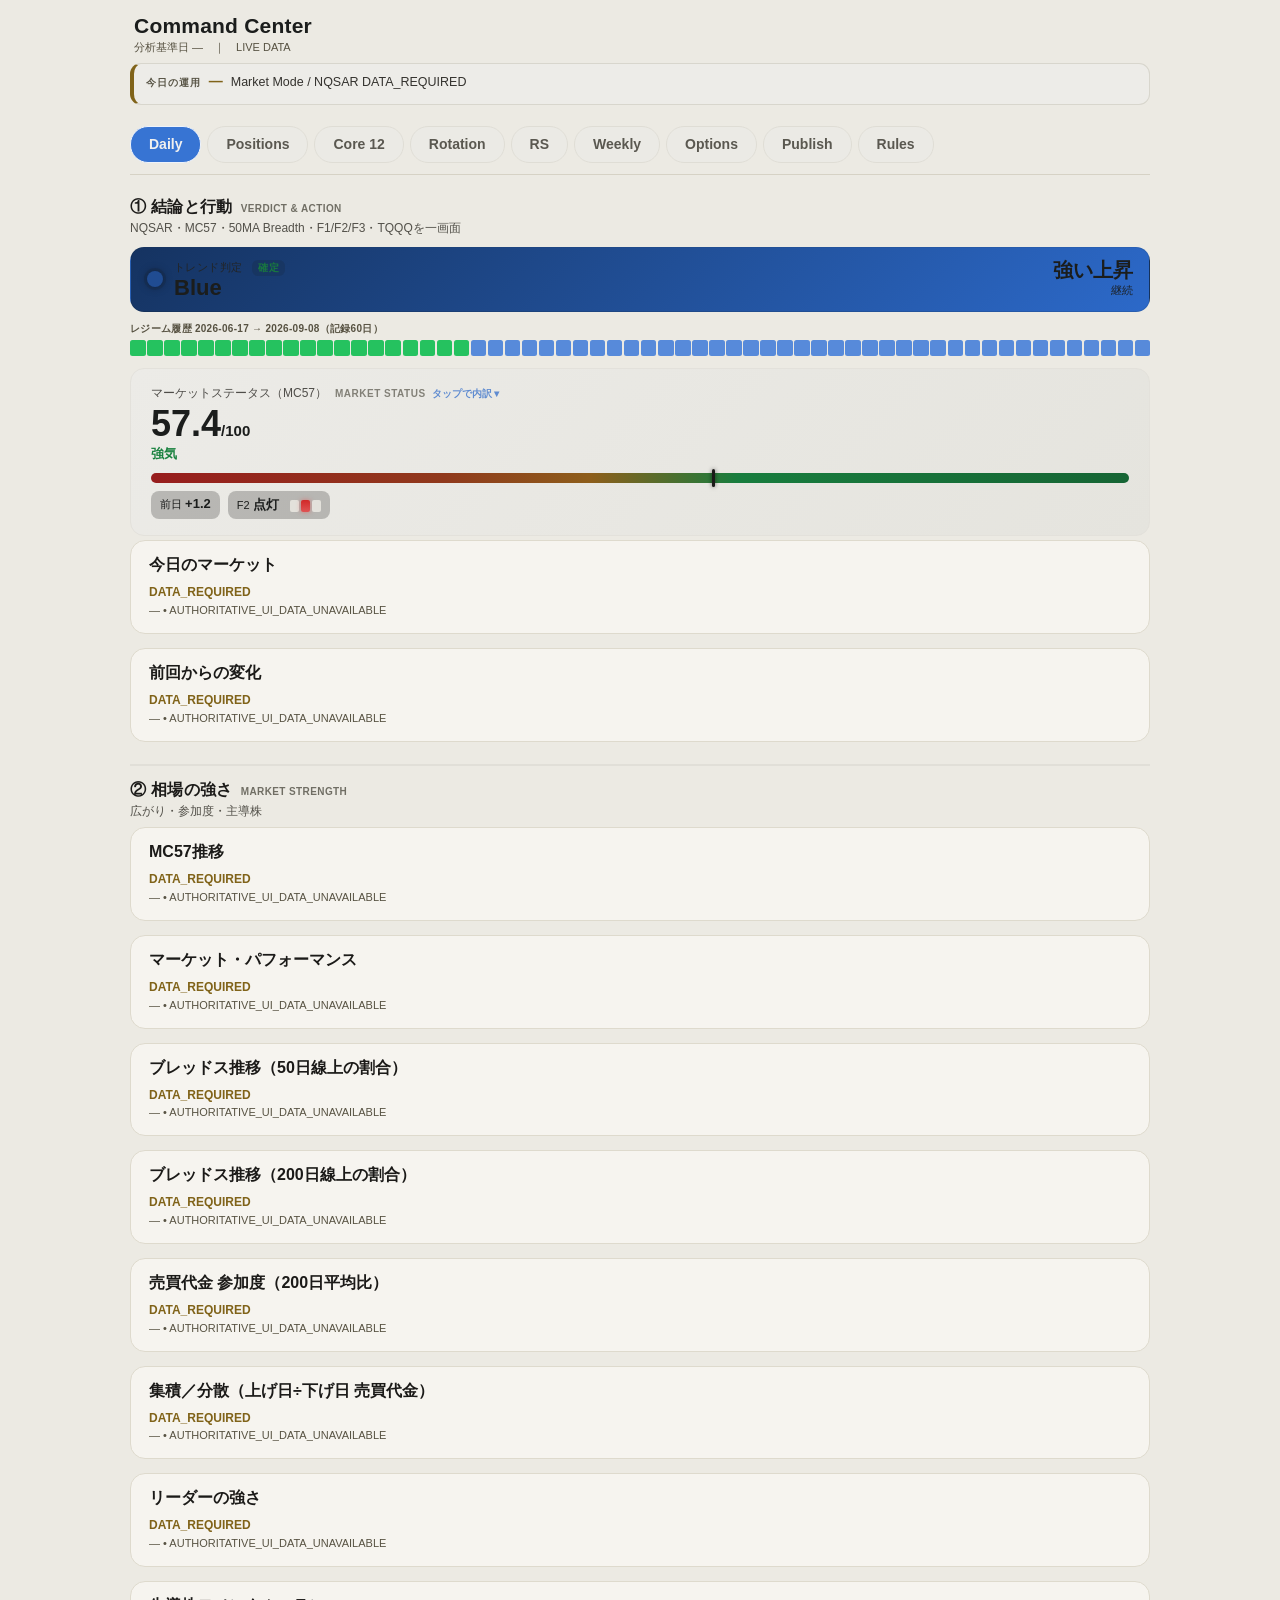
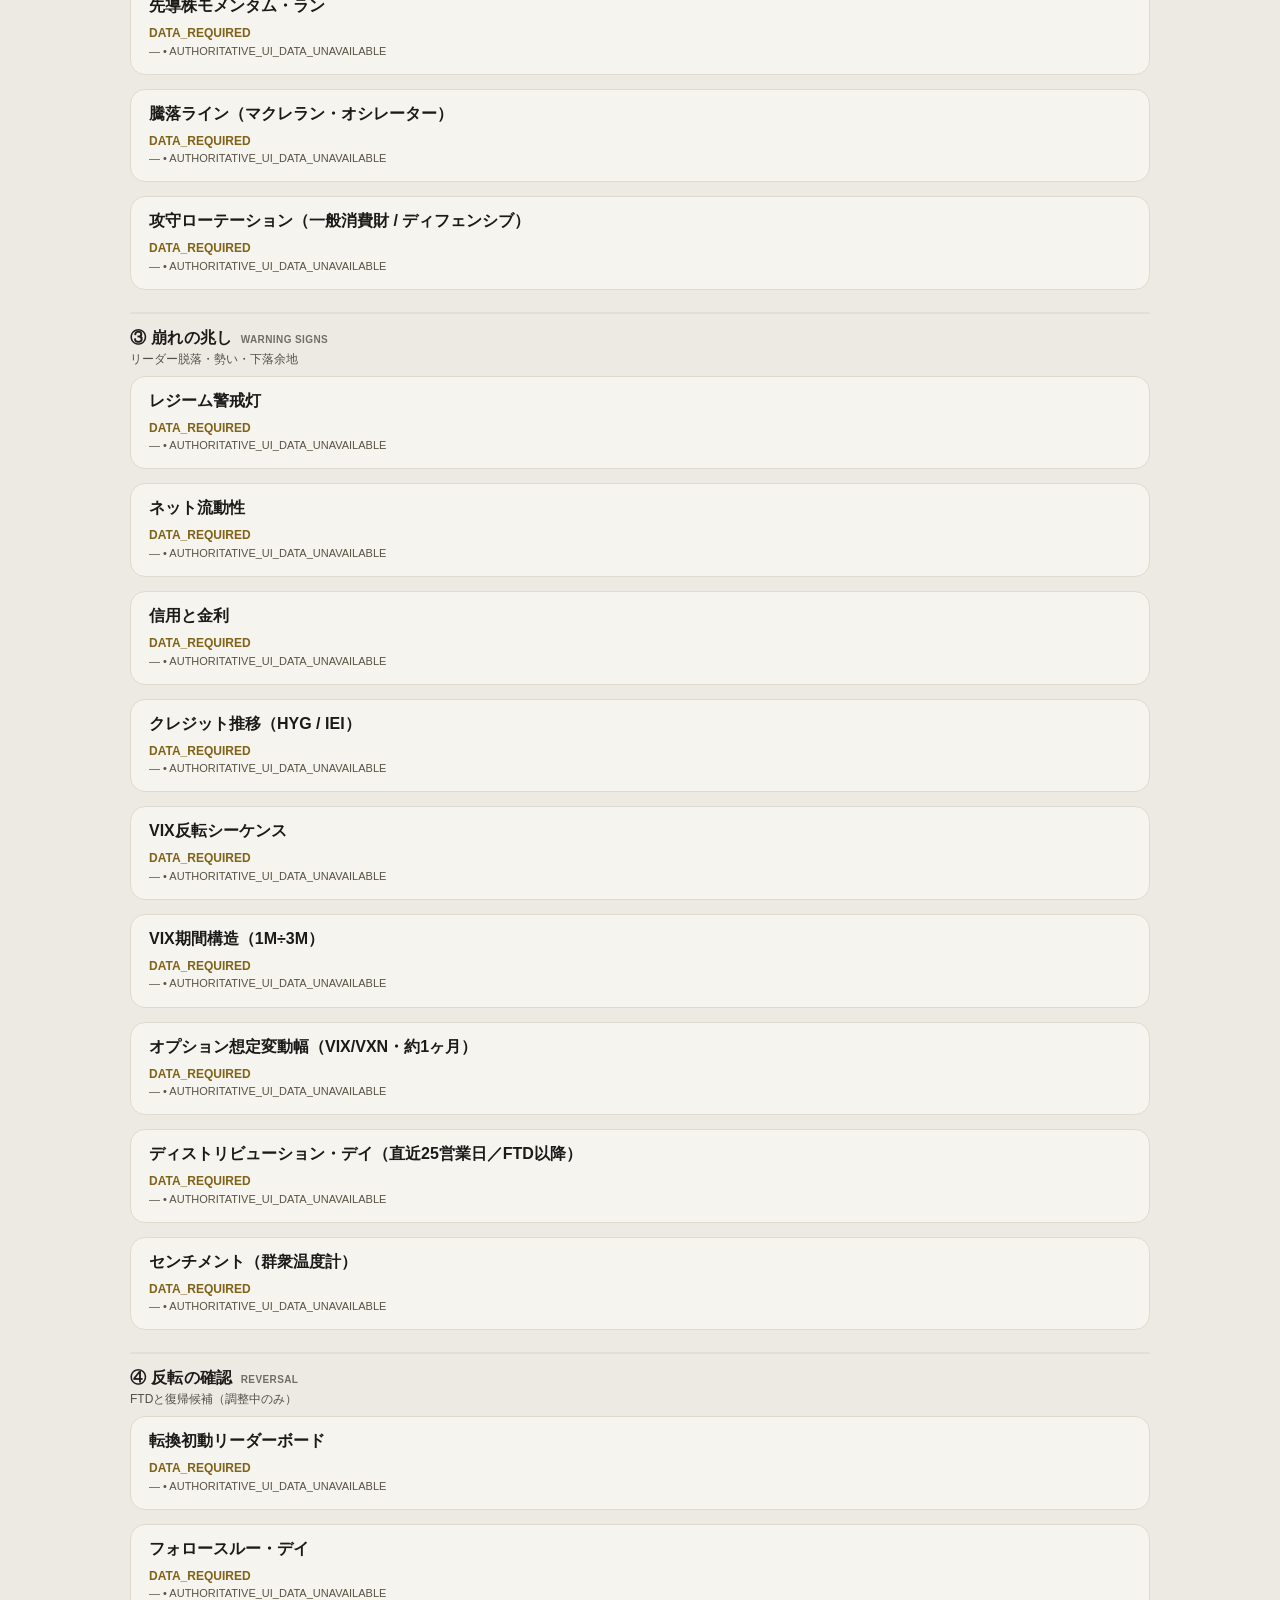
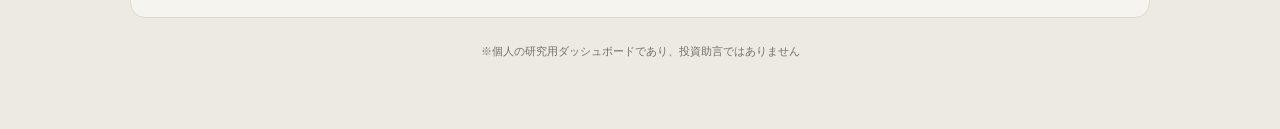
==== commit ee8e5356: "Restore canonical V38 live UI and archive sessions" ====
--- a/index.html
+++ b/index.html
@@ -1082,21 +1082,18 @@
   .wrap{max-width:1060px}
   .buy-g,.bt-g{grid-template-columns:repeat(5,1fr)}
 }
-</style><style>html,body{background:#eceae3;color:#1b1d1c}body::before{content:"";position:fixed;inset:0;background:#eceae3;z-index:-1;pointer-events:none}nav{background:rgba(236,234,227,.93);border-bottom:1px solid #d6d2c5}.card{background:#f6f4ef;border-color:#dedacd}.mkt-post{background:#f1efe7;border:1px solid #e3e0d5}.mkt-post-hook{border-bottom-color:#e3e0d5}</style><style>.postwrap{position:relative;margin:4px 0}.pfsbtn{display:inline-flex;align-items:center;gap:6px;font-size:13px;font-weight:700;color:#3d4137;background:#DDDAD0;border:1px solid rgba(0,0,0,.14);border-radius:9px;padding:8px 15px;cursor:pointer;margin-bottom:8px}.pfsbtn:active{opacity:.7}.postframe{width:100%;aspect-ratio:1680/1080;border:1px solid #D5D1C6;border-radius:12px;display:block;background:#E9E7DF}.pfsclose{display:none}.postnote{font-size:11px;color:#84887c;margin-top:6px}.postwrap.fs{position:fixed;inset:0;z-index:99999;background:#E9E7DF;display:flex;align-items:center;justify-content:center;margin:0}.postwrap.fs::after{content:'';position:absolute;inset:0;z-index:1}.postwrap.fs .postframe{width:100vw;height:100vh;max-width:none;aspect-ratio:auto;border-radius:0;border:0}.postwrap.fs .pfsbtn,.postwrap.fs .postnote{display:none}.postwrap.fs .pfsclose{display:flex;align-items:center;justify-content:center;position:fixed;top:calc(env(safe-area-inset-top,0px) + 10px);right:10px;z-index:100000;width:34px;height:34px;font-size:16px;font-weight:700;color:#fff;background:rgba(0,0,0,.45);border:1px solid rgba(255,255,255,.3);border-radius:50%;cursor:pointer;padding:0;line-height:1;opacity:1;transition:opacity .5s}.postwrap.fs.hideui .pfsclose{opacity:0;pointer-events:none}body.fslock{overflow:hidden}</style><style id="v38-production-shield">
-body[data-v38-production="shielded"] #t-market > :not(.v38-production-state),
-body[data-v38-production="shielded"] #t-alloc > :not(.v38-production-state),
-body[data-v38-production="shielded"] #t-port > :not(.v38-production-state),
-body[data-v38-production="shielded"] #t-rotation > :not(.v38-production-state),
-body[data-v38-production="shielded"] #t-rs > :not(.v38-production-state),
-body[data-v38-production="shielded"] #t-weekly > :not(.v38-production-state),
-body[data-v38-production="shielded"] #t-options > :not(.v38-production-state),
-body[data-v38-production="shielded"] #t-post1 > :not(.v38-production-state),
-body[data-v38-production="shielded"] #t-rules > :not(.v38-production-state){visibility:hidden!important}
-.v38-production-state{visibility:visible!important;min-height:84px;display:flex;flex-direction:column;justify-content:center;gap:5px}
-.v38-production-state b{font-size:14px}
-.v38-production-state span{font-size:11px;opacity:.75}
+</style><style>html,body{background:#eceae3;color:#1b1d1c}body::before{content:"";position:fixed;inset:0;background:#eceae3;z-index:-1;pointer-events:none}nav{background:rgba(236,234,227,.93);border-bottom:1px solid #d6d2c5}.card{background:#f6f4ef;border-color:#dedacd}.mkt-post{background:#f1efe7;border:1px solid #e3e0d5}.mkt-post-hook{border-bottom-color:#e3e0d5}</style><style>.postwrap{position:relative;margin:4px 0}.pfsbtn{display:inline-flex;align-items:center;gap:6px;font-size:13px;font-weight:700;color:#3d4137;background:#DDDAD0;border:1px solid rgba(0,0,0,.14);border-radius:9px;padding:8px 15px;cursor:pointer;margin-bottom:8px}.pfsbtn:active{opacity:.7}.postframe{width:100%;aspect-ratio:1680/1080;border:1px solid #D5D1C6;border-radius:12px;display:block;background:#E9E7DF}.pfsclose{display:none}.postnote{font-size:11px;color:#84887c;margin-top:6px}.postwrap.fs{position:fixed;inset:0;z-index:99999;background:#E9E7DF;display:flex;align-items:center;justify-content:center;margin:0}.postwrap.fs::after{content:'';position:absolute;inset:0;z-index:1}.postwrap.fs .postframe{width:100vw;height:100vh;max-width:none;aspect-ratio:auto;border-radius:0;border:0}.postwrap.fs .pfsbtn,.postwrap.fs .postnote{display:none}.postwrap.fs .pfsclose{display:flex;align-items:center;justify-content:center;position:fixed;top:calc(env(safe-area-inset-top,0px) + 10px);right:10px;z-index:100000;width:34px;height:34px;font-size:16px;font-weight:700;color:#fff;background:rgba(0,0,0,.45);border:1px solid rgba(255,255,255,.3);border-radius:50%;cursor:pointer;padding:0;line-height:1;opacity:1;transition:opacity .5s}.postwrap.fs.hideui .pfsclose{opacity:0;pointer-events:none}body.fslock{overflow:hidden}</style><style id="v38-live-binding-bootstrap">
+.v38-bind-note{font-size:11px;line-height:1.55;color:#575242;margin-top:6px;overflow-wrap:anywhere}
+.v38-bind-note strong{font-size:12px;color:#272622}
+.v38-bind-note[data-v38-status="DATA_REQUIRED"] strong,
+.v38-bind-note[data-v38-status="STALE"] strong{color:#806319}
+.v38-bind-note[data-v38-status="READY"] strong{color:#2b6e45}
+.v38-live-kv{display:flex;justify-content:space-between;align-items:baseline;gap:10px;padding:5px 0;border-top:1px solid rgba(27,29,28,.08)}
+.v38-live-kv:first-of-type{border-top:0}
+.v38-live-kv span{font-size:10px;color:#575242;min-width:0}
+.v38-live-kv b{font-size:12px;text-align:right;overflow-wrap:anywhere;min-width:0}
 </style>
-</head><body data-v38-production="shielded"><div class="wrap"><header><h1>Command Center</h1><div class="asof">分析基準日 2026-09-08　取得 2026-09-09 05:00 JST　｜　MOCK DATA</div></header><div class="todayact ta-blue" data-srv="Blue" id="taCard"><div class="ta-top"><span class="ta-h">今日の運用</span><span class="ta-col" id="taCol">青</span><span class="ta-expo" id="taExpo"><span class="mut" style="font-weight:600">目標露出：</span>個別 100% ／ レバ 100% ・ フル投資</span><span id="taEst"></span><span id="taManual"></span><span class="ta-tog" id="taTog">▾</span></div><div class="ta-more" id="taMore" style="display:none"><div class="ta-act ta-normal" id="taAct">色変化なし → 新規アクションなし（保有維持。トレール・ストップのみ対応）</div><div class="ta-rebal" id="taRebal" style="display:none"></div><div class="ta-rec"><span class="ta-reclab">記録</span><button class="nqb b-blue">青</button><button class="nqb b-green">緑</button><button class="nqb b-yellow">黄</button><button class="nqb b-red">赤</button><button class="nqb b-clear">推定に戻す</button><span class="ta-go">Positionsで点検 ›</span><span class="ta-recst" id="nqRecSt"></span></div></div></div><nav><a class="tabx on" href="#t-market">Daily</a><a class="tabx" href="#t-alloc">Positions</a><a class="tabx" href="#t-port">Core 12</a><a class="tabx" href="#t-rotation">Rotation</a><a class="tabx" href="#t-rs">RS</a><a class="tabx" href="#t-weekly">Weekly</a><a class="tabx" href="#t-options">Options</a><a class="tabx" href="#t-post1">Publish</a><a class="tabx" href="#t-rules">Rules</a></nav><section class="on" id="t-market"><div class="card v38-production-state" role="status" data-v38-section="t-market"><b>DATA_REQUIRED</b><span>Authoritative data binding is not ready. Mock values are shielded.</span></div><div class="msec"><div class="msec-l">① 結論と行動<span class="msec-en">Verdict &amp; Action</span></div><div class="msec-q">NQSAR・MC57・50MA Breadth・F1/F2/F3・TQQQを一画面</div></div>
+</head><body data-v38-production="live-binding"><div class="wrap"><header><h1>Command Center</h1><div class="asof">分析基準日 2026-09-08　取得 2026-09-09 05:00 JST　｜　MOCK DATA</div></header><div class="todayact ta-blue" data-srv="Blue" id="taCard"><div class="ta-top"><span class="ta-h">今日の運用</span><span class="ta-col" id="taCol">青</span><span class="ta-expo" id="taExpo"><span class="mut" style="font-weight:600">目標露出：</span>個別 100% ／ レバ 100% ・ フル投資</span><span id="taEst"></span><span id="taManual"></span><span class="ta-tog" id="taTog">▾</span></div><div class="ta-more" id="taMore" style="display:none"><div class="ta-act ta-normal" id="taAct">色変化なし → 新規アクションなし（保有維持。トレール・ストップのみ対応）</div><div class="ta-rebal" id="taRebal" style="display:none"></div><div class="ta-rec"><span class="ta-reclab">記録</span><button class="nqb b-blue">青</button><button class="nqb b-green">緑</button><button class="nqb b-yellow">黄</button><button class="nqb b-red">赤</button><button class="nqb b-clear">推定に戻す</button><span class="ta-go">Positionsで点検 ›</span><span class="ta-recst" id="nqRecSt"></span></div></div></div><nav><a class="tabx on" href="#t-market">Daily</a><a class="tabx" href="#t-alloc">Positions</a><a class="tabx" href="#t-port">Core 12</a><a class="tabx" href="#t-rotation">Rotation</a><a class="tabx" href="#t-rs">RS</a><a class="tabx" href="#t-weekly">Weekly</a><a class="tabx" href="#t-options">Options</a><a class="tabx" href="#t-post1">Publish</a><a class="tabx" href="#t-rules">Rules</a></nav><section class="on" id="t-market"><div class="msec"><div class="msec-l">① 結論と行動<span class="msec-en">Verdict &amp; Action</span></div><div class="msec-q">NQSAR・MC57・50MA Breadth・F1/F2/F3・TQQQを一画面</div></div>
 <div class="sar sar-blue" id="sarPill">
 <div class="lhs">
 <span class="dot"></span>
@@ -1122,7 +1119,7 @@
 <div class="mrow"><span class="mk2">200MA Breadth</span><span class="mraw">76</span><span class="mbar"><i style="width:76%"></i></span><span class="mpts">長期内部</span></div>
 <div class="mrow"><span class="mk2">NQSAR</span><span class="mraw">Blue</span><span class="mbar"><i style="width:84%"></i></span><span class="mpts">継続</span></div>
 <div class="mgrp">F1 / F2 / F3</div><div class="bflags"><span class="bfl off">F1</span><span class="bfl on">F2</span><span class="bfl off">F3</span></div><div class="mnote">もう一度タップで閉じる ▴</div></div>
-</div><div class="card cmt mkt20"><div class="mkt20-top"><div><h2>今日のマーケット<span class="h2en">Market Summary</span></h2><div class="mkt20-verdict">Blue継続。50MA Breadth 62%でAttack。</div></div><div class="mkt20-score"><b>57.4</b><span>MC57</span><em>前日 +1.2</em></div></div><div class="mkt20-read">MC57は57.4まで改善。通常株Universeの50MA上比率は62%でAttack。NQSARはBlue、F2のみ点灯。TQQQは通常30%、Panic Seedは1/3。通常個別株は最大12枠まで新規候補を点検する。</div><div class="cmt-note cmt-pos">広く強い：時価加重・等加重とも上向き</div><div class="mkt20-cats"><div class="ccblock"><div class="cchd">マーケット<span class="cchd-en">Regime</span></div><div class="ccrow"><span class="cctf">日次</span><span class="cctxt">地合いは青で積極的にリスクを取れる局面。前日スコア-11＝悪化。上昇銘柄61%・50MA上73%で買いの広がりは広く買われている。</span></div><div class="ccrow"><span class="cctf">週次</span><span class="cctxt">スコアは週+6＝改善。売り抜け(distribution)はSPY 4日（FTD 2/24以降・前サイクル分リセット済み）・QQQ 2日（FTD 2/23以降・前サイクル分リセット済み）で、多い指数が6日以上なら内部劣化のサイン。やや重い。</span></div><div class="ccrow"><span class="cctf">月次</span><span class="cctxt">スコアは月-6＝悪化。フォロースルー(FTD)を確認済みで反発に裏付けあり。</span></div></div><div class="ccblock"><div class="cchd">指数<span class="cchd-en">Indices</span></div><div class="ccrow"><span class="cctf">日次</span><span class="cctxt">QQQ -0.2%・SPY +0.9%。出来高増を伴い下げ＝売り圧力が強い。52週高値銘柄2%で新高値は縮小し内部は弱い。</span></div><div class="ccrow"><span class="cctf">週次</span><span class="cctxt">QQQ -1.1%・SPY -1.6%。売り抜けはSPY 4日（FTD 2/24以降・前サイクル分リセット済み）・QQQ 2日（FTD 2/23以降・前サイクル分リセット済み）＝新サイクルの蓄積を観察。</span></div><div class="ccrow"><span class="cctf">月次</span><span class="cctxt">QQQ +4.9%・SPY +2.8%。直近FTDありで押し目反発に裏付け。</span></div></div><div class="ccblock"><div class="cchd">個別株<span class="cchd-en">Stocks</span></div><div class="ccrow"><span class="cctf">短期(1ヶ月)</span><span class="cctxt">RS21上位：FTNT・M112・WMT。足元で急伸。先導株は加速15／失速6で勢いは健全。</span></div><div class="ccrow"><span class="cctf">中期(3ヶ月)</span><span class="cctxt">RS63上位：M117・MELI・ZS。定着4銘柄で中期の担い手は限定的。</span></div><div class="ccrow"><span class="cctf">長期(9ヶ月)</span><span class="cctxt">RS189上位：M128・M117・M172。RS3期間85超（RS21/63/189）の質の高いリーダーは6銘柄で層は薄い（トレンドの土台が細い）。脱落率(F1)12%で先導株からまだ安定。</span></div></div><div class="ccblock"><div class="cchd">セクター<span class="cchd-en">Sectors</span></div><div class="ccrow"><span class="cctf">日次</span><span class="cctxt">主導 一般消費財（+1.2%）／弱い 情報技術（-0.4%）</span></div><div class="ccrow"><span class="cctf">週次</span><span class="cctxt">主導 通信（+2.3%）／弱い 金融（-3.1%）。RRG象限では主導 銀行・油田サービス／改善(初動) 金属・鉱業・インフラ／弱化 半導体・半導体装置</span></div><div class="ccrow"><span class="cctf">月次</span><span class="cctxt">主導 資本財（+6.7%）／弱い ヘルスケア（-2.4%）</span></div><div class="ccrow"><span class="cctf">傾向</span><span class="cctxt">全期間で弱く資金流出が明確なのは情報技術。</span></div></div><div class="ccblock"><div class="cchd">市況(マクロ)<span class="cchd-en">Macro</span></div><div class="ccrow"><span class="cctf">日次</span><span class="cctxt">VIX 19.5（中立）・金利2年4.07%/10年3.74%。心理と金利の当日水準。</span></div><div class="ccrow"><span class="cctf">週次</span><span class="cctxt">ネット流動性 $7.58T＝中立。ほぼ横ばい＝今は気にしなくてよい</span></div></div></div><details class="mkt-fold"><summary><span>コピー用ポスト・数字と根拠</span><span class="mkt-fold-state"></span></summary><div class="mkt-post-tools"><span>X投稿用</span><button class="copybtn mkt-copy">コピー</button></div><div class="mkt-post" id="mktPostText"><div class="mkt-post-hook">米国株・セクターローテーション定点観測 🔄</div><div class="mkt-post-line"><b>【今日】</b>指数は軟調でも、個別株の中身は崩れていない。QQQ -0.2%、SPY +0.9%、上昇銘柄 61%。主役は 一般消費財 +1.2%、下位は 情報技術 -0.4%。</div><div class="mkt-post-line"><b>【1週間】</b>QQQ -1.1%、SPY -1.6%。資金が集まったのは 通信 +2.3%、弱いのは 金融 -3.1%。</div><div class="mkt-post-line"><b>【1カ月】</b>QQQ +4.9%、SPY +2.8%。主役は 資本財 +6.7%、下位は ヘルスケア -2.4%。</div><div class="mkt-post-line"><b>【変化】</b>Health 64（日 -11／週 +6／月 -6）。1カ月低下の中で短期反発、200MA上 91%（週 +1pt／月 +1pt）。</div><div class="mkt-post-line"><b>【流動性】</b>ネット流動性 $7.58T（4週-0.00）→ 中立：ほぼ横ばい＝今は気にしなくてよい。</div><div class="mkt-post-line"><b>【ローテ】</b>主導 ウラン・金鉱・金属・鉱業／初動 自動車・ネット広告・大型医薬／弱化 サイバー・航空宇宙・防衛・半導体。</div><div class="mkt-post-line"><b>【地合い】</b>NQ 青（強い上昇が継続）。信用 悪化・VIX構造 逆転。押し目を優先。急騰は追わない。</div></div><div class="mkt-fold-body" style="margin-top:9px"><div class="mkt20-deep"><span>相場の中身</span><b>50MA上 73%・200MA上 91%・騰落 横ばい・幅 拡大・売買代金 拡大</b></div><div class="mkt20-deep"><span>流動性</span><b>ネット流動性 $7.58T（4週-0.00／13週-0.01）→ 中立。ほぼ横ばい＝今は気にしなくてよい</b></div><div class="mkt20-deep"><span>リーダー</span><b>RS63/126/189すべて85以上 6・定着 4・失速 4・中心テーマ 防衛・産業</b></div><div class="mkt20-deep"><span>リスク</span><b>信用 悪化・VIX構造 逆転・非常口判定不可</b></div><div class="mkt20-deep"><span>先行灯</span><b>F1 リーダー脱落 12%・F2 勢い細り 42%・F3 下落余地 11%</b></div><div class="mkt20-deep"><span>資金移動</span><b>主導 ウラン・金鉱・金属・鉱業・改善 インフラ・金属・鉱業・弱化 サイバー・航空宇宙・防衛・半導体・初動 自動車・ネット広告・大型医薬</b></div></div></details></div><div class="card ch-card"><h2>前回からの変化<span class="h2en">Change Log</span></h2><ul class="chlog"><li>地合い <b>緑→青</b> → 翌寄りで露出調整</li><li>ポートフォリオ IN: <b>ARM DELL JPM LVS M112 M117 M128 M138 M164 M166 WMT</b></li><li>ポートフォリオ OUT: <b>AAPL AMD AMZN AVGO CRWD GOOGL META MSFT NVDA PANW PLTR</b></li><li>警戒 新点灯: ボラ</li><li>センチメント 新点灯: パラボ乱舞・レバ熱 過熱・群衆 過熱（合成≥85）</li></ul><div class="note">比較基準: 2026-09-05</div></div><div class="msec"><div class="msec-l">② 相場の強さ<span class="msec-en">Market Strength</span></div><div class="msec-q">広がり・参加度・主導株</div></div><div class="card"><div class="chd"><h2>MC57推移 <span class="h2en">Market Status History</span></h2><div class="chd-now" style="color:#20a751"><b>57.4</b><span>強気</span></div></div><details class="cxpl"><summary>読み方</summary><div class="cxpl-b">MC57の推移。現在57.4、前日+1.2。</div></details><div class="chart"><svg preserveaspectratio="none" viewbox="0 0 680 180"><defs><lineargradient id="mg" x1="0" x2="0" y1="0" y2="1"><stop offset="0" stop-color="#34d399" stop-opacity="0.30"></stop><stop offset="1" stop-color="#34d399" stop-opacity="0"></stop></lineargradient></defs><rect fill="#df5454" height="3.2" opacity="0.07" width="668" x="6" y="170.8"></rect><rect fill="#d97936" height="36.5" opacity="0.07" width="668" x="6" y="134.3"></rect><rect fill="#7f7c70" height="36.5" opacity="0.07" width="668" x="6" y="97.9"></rect><rect fill="#25c25f" height="36.5" opacity="0.07" width="668" x="6" y="61.4"></rect><rect fill="#1e9b4c" height="55.4" opacity="0.07" width="668" x="6" y="6.0"></rect><line stroke="#e3e1db" stroke-width="1" x1="6" x2="674" y1="170.8" y2="170.8"></line><text fill="#aaa591" font-size="20" font-weight="600" text-anchor="end" x="674" y="168.8">25</text><line stroke="#e3e1db" stroke-width="1" x1="6" x2="674" y1="134.3" y2="134.3"></line><text fill="#aaa591" font-size="20" font-weight="600" text-anchor="end" x="674" y="132.3">40</text><line stroke="#e3e1db" stroke-width="1" x1="6" x2="674" y1="97.9" y2="97.9"></line><text fill="#aaa591" font-size="20" font-weight="600" text-anchor="end" x="674" y="95.9">55</text><line stroke="#e3e1db" stroke-width="1" x1="6" x2="674" y1="61.4" y2="61.4"></line><text fill="#aaa591" font-size="20" font-weight="600" text-anchor="end" x="674" y="59.4">70</text><polyline fill="none" points="6.0,43.3 7.3,50.5 8.7,41.6 10.0,61.5 11.3,39.2 12.6,38.6 14.0,43.8 15.3,38.2 16.6,38.1 18.0,48.0 19.3,42.2 20.6,27.2 21.9,24.3 23.3,23.0 24.6,20.6 25.9,17.6 27.2,15.7 28.6,19.2 29.9,17.2 31.2,23.4 32.6,25.4 33.9,24.6 35.2,35.2 36.5,77.3 37.9,22.3 39.2,32.2 40.5,25.3 41.9,28.3 43.2,34.3 44.5,60.3 45.8,67.2 47.2,71.4 48.5,75.9 49.8,69.1 51.2,81.8 52.5,92.8 53.8,122.3 55.1,91.3 56.5,104.7 57.8,105.1 59.1,88.7 60.4,79.4 61.8,69.1 63.1,79.0 64.4,77.5 65.8,80.0 67.1,79.7 68.4,84.9 69.7,83.1 71.1,80.7 72.4,58.8 73.7,61.3 75.1,44.9 76.4,53.6 77.7,58.5 79.0,39.6 80.4,44.2 81.7,72.9 83.0,57.7 84.4,76.4 85.7,94.4 87.0,87.4 88.3,91.8 89.7,77.4 91.0,75.7 92.3,79.9 93.7,71.8 95.0,55.7 96.3,62.5 97.6,73.6 99.0,93.4 100.3,98.3 101.6,95.9 102.9,102.1 104.3,102.0 105.6,132.5 106.9,100.3 108.3,91.8 109.6,137.9 110.9,106.1 112.2,109.3 113.6,145.7 114.9,100.0 116.2,84.7 117.6,79.8 118.9,122.7 120.2,101.6 121.5,97.8 122.9,157.5 124.2,115.4 125.5,114.1 126.9,102.8 128.2,125.5 129.5,85.0 130.8,81.9 132.2,76.0 133.5,80.2 134.8,101.2 136.1,114.4 137.5,110.4 138.8,103.7 140.1,91.9 141.5,113.4 142.8,89.4 144.1,109.5 145.4,103.1 146.8,148.3 148.1,115.5 149.4,108.7 150.8,115.8 152.1,114.6 153.4,158.4 154.7,122.1 156.1,119.7 157.4,131.4 158.7,133.3 160.1,157.3 161.4,137.2 162.7,130.1 164.0,116.7 165.4,130.9 166.7,135.4 168.0,152.3 169.3,113.9 170.7,147.3 172.0,122.0 173.3,157.3 174.7,131.4 176.0,118.2 177.3,137.7 178.6,88.4 180.0,53.0 181.3,81.4 182.6,53.9 184.0,89.1 185.3,119.6 186.6,89.3 187.9,93.5 189.3,100.3 190.6,89.2 191.9,97.6 193.3,89.9 194.6,92.9 195.9,85.1 197.2,103.9 198.6,70.9 199.9,84.3 201.2,106.1 202.5,92.3 203.9,128.9 205.2,80.4 206.5,70.8 207.9,55.6 209.2,64.1 210.5,63.1 211.8,103.1 213.2,117.0 214.5,113.0 215.8,92.4 217.2,124.7 218.5,98.3 219.8,119.8 221.1,85.0 222.5,83.0 223.8,99.0 225.1,102.1 226.5,101.9 227.8,100.1 229.1,134.8 230.4,89.5 231.8,82.9 233.1,97.1 234.4,94.1 235.7,89.0 237.1,76.2 238.4,60.9 239.7,68.4 241.1,65.6 242.4,81.7 243.7,87.8 245.0,80.1 246.4,73.2 247.7,63.9 249.0,66.8 250.4,64.5 251.7,58.1 253.0,69.3 254.3,94.0 255.7,123.0 257.0,81.2 258.3,108.1 259.7,111.0 261.0,154.4 262.3,115.6 263.6,109.2 265.0,113.1 266.3,115.4 267.6,107.7 269.0,156.2 270.3,143.3 271.6,137.7 272.9,135.8 274.3,125.7 275.6,119.2 276.9,130.0 278.2,114.3 279.6,112.0 280.9,108.0 282.2,113.7 283.6,122.6 284.9,114.0 286.2,92.2 287.5,95.1 288.9,123.7 290.2,134.3 291.5,134.8 292.9,144.4 294.2,145.8 295.5,145.6 296.8,159.5 298.2,164.3 299.5,135.8 300.8,158.6 302.2,138.6 303.5,126.3 304.8,105.0 306.1,118.6 307.5,98.6 308.8,101.5 310.1,102.7 311.4,104.5 312.8,104.3 314.1,92.6 315.4,74.6 316.8,65.8 318.1,63.7 319.4,83.6 320.7,98.0 322.1,75.7 323.4,74.9 324.7,73.4 326.1,73.6 327.4,85.2 328.7,103.4 330.0,107.8 331.4,101.7 332.7,90.9 334.0,93.1 335.4,88.7 336.7,96.3 338.0,79.7 339.3,97.6 340.7,83.3 342.0,88.5 343.3,80.5 344.6,72.5 346.0,83.8 347.3,92.8 348.6,90.7 350.0,68.7 351.3,84.8 352.6,104.6 353.9,99.0 355.3,79.1 356.6,81.4 357.9,67.1 359.3,71.9 360.6,68.7 361.9,69.7 363.2,85.7 364.6,86.4 365.9,85.6 367.2,85.3 368.6,73.2 369.9,90.0 371.2,102.8 372.5,76.4 373.9,73.0 375.2,68.8 376.5,73.3 377.8,65.2 379.2,67.5 380.5,70.0 381.8,70.1 383.2,70.6 384.5,46.0 385.8,68.9 387.1,72.1 388.5,88.0 389.8,90.2 391.1,81.0 392.5,91.9 393.8,81.7 395.1,114.8 396.4,96.1 397.8,95.9 399.1,113.5 400.4,104.1 401.8,99.3 403.1,90.5 404.4,118.8 405.7,96.4 407.1,113.7 408.4,125.0 409.7,110.3 411.0,122.5 412.4,121.9 413.7,105.2 415.0,140.4 416.4,131.7 417.7,129.7 419.0,114.4 420.3,117.6 421.7,125.5 423.0,130.8 424.3,134.6 425.7,130.5 427.0,114.0 428.3,107.0 429.6,98.2 431.0,110.7 432.3,101.9 433.6,103.2 435.0,102.8 436.3,110.9 437.6,125.4 438.9,135.9 440.3,141.5 441.6,122.8 442.9,120.4 444.3,105.5 445.6,104.8 446.9,97.7 448.2,120.6 449.6,88.1 450.9,145.1 452.2,117.7 453.5,97.1 454.9,107.8 456.2,87.7 457.5,100.1 458.9,118.3 460.2,123.7 461.5,88.1 462.8,104.2 464.2,86.5 465.5,58.5 466.8,100.2 468.2,107.5 469.5,126.0 470.8,141.7 472.1,132.0 473.5,139.3 474.8,126.5 476.1,161.1 477.5,144.7 478.8,141.3 480.1,132.8 481.4,124.2 482.8,109.9 484.1,99.4 485.4,97.4 486.7,96.1 488.1,70.6 489.4,90.1 490.7,72.8 492.1,70.5 493.4,86.2 494.7,67.5 496.0,59.1 497.4,69.8 498.7,55.4 500.0,53.2 501.4,50.1 502.7,68.6 504.0,66.5 505.3,45.8 506.7,44.4 508.0,39.5 509.3,57.2 510.7,58.5 512.0,39.4 513.3,48.6 514.6,24.6 516.0,33.7 517.3,45.5 518.6,44.4 519.9,67.1 521.3,64.5 522.6,55.4 523.9,56.2 525.3,37.9 526.6,27.5 527.9,22.2 529.2,27.4 530.6,56.1 531.9,55.6 533.2,29.8 534.6,46.5 535.9,51.6 537.2,44.1 538.5,48.7 539.9,66.9 541.2,60.1 542.5,60.7 543.9,73.9 545.2,70.0 546.5,63.6 547.8,69.6 549.2,73.3 550.5,70.6 551.8,73.0 553.1,73.6 554.5,63.9 555.8,83.1 557.1,76.0 558.5,99.5 559.8,67.9 561.1,90.3 562.4,86.0 563.8,91.7 565.1,77.2 566.4,82.6 567.8,96.2 569.1,95.8 570.4,105.3 571.7,69.2 573.1,95.2 574.4,78.7 575.7,78.5 577.1,88.9 578.4,89.4 579.7,111.1 581.0,98.2 582.4,78.0 583.7,110.6 585.0,58.9 586.3,52.1 587.7,66.4 589.0,47.1 590.3,57.9 591.7,92.5 593.0,58.4 594.3,29.2 595.6,41.4 597.0,62.6 598.3,73.9 599.6,59.7 601.0,57.9 602.3,54.9 603.6,29.2 604.9,43.6 606.3,29.3 607.6,64.3 608.9,48.5 610.3,35.3 611.6,61.4 612.9,85.0 614.2,56.1 615.6,57.9 616.9,63.0 618.2,40.9 619.6,67.8 620.9,34.0 622.2,40.5 623.5,65.6 624.9,68.8 626.2,37.4 627.5,43.1 628.8,42.6 630.2,87.4 631.5,53.9 632.8,78.3 634.2,59.7 635.5,63.6 636.8,92.7 638.1,63.1 639.5,87.7 640.8,80.4 642.1,59.7 643.5,77.4 644.8,93.0 646.1,62.6 647.4,66.1 648.8,85.8 650.1,71.5 651.4,39.4 652.8,51.2 654.1,63.3 655.4,68.9 656.7,74.1 658.1,80.0 659.4,31.1 660.7,54.7 662.0,88.6 663.4,84.8 664.7,78.2 666.0,95.6 667.4,89.6 668.7,56.5 670.0,72.8 671.3,55.0 672.7,49.0 674.0,76.2" stroke="#34d399" stroke-width="2"></polyline><circle cx="674.0" cy="76.2" fill="#34d399" r="3.5"></circle></svg><div class="dax"><span>24/7</span><span>25/1</span><span>25/7</span><span>26/1</span><span>26/7</span></div></div></div><div class="card"><h2>マーケット・パフォーマンス<span class="h2en">Performance</span></h2><div class="ixn">S&amp;P500</div><div class="perf"><div class="c"><div class="k">YTD</div><div class="v pos">+66.9%</div></div><div class="c"><div class="k">1週</div><div class="v neg">-1.6%</div></div><div class="c"><div class="k">1カ月</div><div class="v pos">+2.8%</div></div><div class="c"><div class="k">1年</div><div class="v pos">+56.6%</div></div><div class="c"><div class="k">52週位置</div><div class="v mut">95%</div></div></div><div class="ixn">NASDAQ100</div><div class="perf"><div class="c"><div class="k">YTD</div><div class="v pos">+83.2%</div></div><div class="c"><div class="k">1週</div><div class="v neg">-1.1%</div></div><div class="c"><div class="k">1カ月</div><div class="v pos">+4.9%</div></div><div class="c"><div class="k">1年</div><div class="v pos">+70.4%</div></div><div class="c"><div class="k">52週位置</div><div class="v mut">96%</div></div></div><div class="perf-div">等ウェイト（ブレッドス）</div><div class="ixn">S&amp;P均等 RSP</div><div class="perf"><div class="c"><div class="k">YTD</div><div class="v pos">+42.3%</div></div><div class="c"><div class="k">1週</div><div class="v neg">-0.2%</div></div><div class="c"><div class="k">1カ月</div><div class="v pos">+11.6%</div></div><div class="c"><div class="k">1年</div><div class="v pos">+50.4%</div></div><div class="c"><div class="k">52週位置</div><div class="v mut">99%</div></div></div><div class="ixn">NDX均等 QQQE</div><div class="perf"><div class="c"><div class="k">YTD</div><div class="v pos">+65.9%</div></div><div class="c"><div class="k">1週</div><div class="v neg">-0.6%</div></div><div class="c"><div class="k">1カ月</div><div class="v pos">+3.4%</div></div><div class="c"><div class="k">1年</div><div class="v pos">+51.5%</div></div><div class="c"><div class="k">52週位置</div><div class="v mut">98%</div></div></div><div class="vixc"><span class="vixc-l">ブレッドス</span> <span class="pos">良好（等ウェイトが追随）</span></div><div class="vixc"><span class="vixc-l">VIX</span> <b>19.5</b><span class="mut" style="font-size:11px"> ・カーブはVIX期間構造を参照</span></div></div><div class="card"><div class="chd"><h2>ブレッドス推移（50日線上の割合）<span class="h2en">50MA Breadth</span></h2><div class="chd-now" style="color:#2c69c9"><b>62%</b><span>50日線上</span></div></div><details class="cxpl"><summary>読み方</summary><div class="cxpl-b">通常株Universeで終値が50日線を上回る銘柄の割合。</div></details><div class="chart"><svg preserveaspectratio="none" viewbox="0 0 680 180"><defs><lineargradient id="b50g" x1="0" x2="0" y1="0" y2="1"><stop offset="0" stop-color="#1f4b8f" stop-opacity="0.35"></stop><stop offset="1" stop-color="#1f4b8f" stop-opacity="0"></stop></lineargradient></defs><line stroke="#e3e1db" stroke-width="1" x1="6" x2="674" y1="140.4" y2="140.4"></line><text fill="#aaa591" font-size="20" font-weight="600" text-anchor="end" x="674" y="138.4">50%</text><line stroke="#e3e1db" stroke-width="1" x1="6" x2="674" y1="106.8" y2="106.8"></line><text fill="#aaa591" font-size="20" font-weight="600" text-anchor="end" x="674" y="104.8">60%</text><line stroke="#e3e1db" stroke-width="1" x1="6" x2="674" y1="39.6" y2="39.6"></line><text fill="#aaa591" font-size="20" font-weight="600" text-anchor="end" x="674" y="37.6">80%</text><path d="M6.0,53.0 L47.8,66.5 L89.5,90.0 L131.2,113.5 L173.0,127.0 L214.8,140.4 L256.5,130.3 L298.2,116.9 L340.0,103.4 L381.8,93.4 L423.5,110.2 L465.2,116.9 L507.0,103.4 L548.8,96.7 L590.5,100.1 L632.2,93.4 L674.0,100.1 L674.0,174.0 L6.0,174.0 Z" fill="url(#b50g)"></path><polyline fill="none" points="6.0,53.0 47.8,66.5 89.5,90.0 131.2,113.5 173.0,127.0 214.8,140.4 256.5,130.3 298.2,116.9 340.0,103.4 381.8,93.4 423.5,110.2 465.2,116.9 507.0,103.4 548.8,96.7 590.5,100.1 632.2,93.4 674.0,100.1" stroke="#1f4b8f" stroke-width="2.2"></polyline><circle cx="674.0" cy="100.1" fill="#1f4b8f" r="3.5"></circle></svg></div></div><div class="card"><div class="chd"><h2>ブレッドス推移（200日線上の割合）<span class="h2en">Breadth Trend</span></h2><div class="chd-now" style="color:#2c69c9"><b>76%</b><span>200日線上</span></div></div><details class="cxpl"><summary>読み方</summary><div class="cxpl-b">通常株Universeで終値が200日線を上回る銘柄の割合。</div></details><div class="chart"><svg preserveaspectratio="none" viewbox="0 0 680 180"><defs><lineargradient id="b200g" x1="0" x2="0" y1="0" y2="1"><stop offset="0" stop-color="#5b6372" stop-opacity="0.35"></stop><stop offset="1" stop-color="#5b6372" stop-opacity="0"></stop></lineargradient></defs><line stroke="#e3e1db" stroke-width="1" x1="6" x2="674" y1="140.4" y2="140.4"></line><text fill="#aaa591" font-size="20" font-weight="600" text-anchor="end" x="674" y="138.4">50%</text><line stroke="#e3e1db" stroke-width="1" x1="6" x2="674" y1="106.8" y2="106.8"></line><text fill="#aaa591" font-size="20" font-weight="600" text-anchor="end" x="674" y="104.8">60%</text><line stroke="#e3e1db" stroke-width="1" x1="6" x2="674" y1="39.6" y2="39.6"></line><text fill="#aaa591" font-size="20" font-weight="600" text-anchor="end" x="674" y="37.6">80%</text><path d="M6.0,69.8 L57.4,73.2 L108.8,66.5 L160.2,59.8 L211.5,63.1 L262.9,56.4 L314.3,53.0 L365.7,49.7 L417.1,56.4 L468.5,59.8 L519.8,53.0 L571.2,46.3 L622.6,49.7 L674.0,53.0 L674.0,174.0 L6.0,174.0 Z" fill="url(#b200g)"></path><polyline fill="none" points="6.0,69.8 57.4,73.2 108.8,66.5 160.2,59.8 211.5,63.1 262.9,56.4 314.3,53.0 365.7,49.7 417.1,56.4 468.5,59.8 519.8,53.0 571.2,46.3 622.6,49.7 674.0,53.0" stroke="#5b6372" stroke-width="2.2"></polyline><circle cx="674.0" cy="53.0" fill="#5b6372" r="3.5"></circle></svg></div></div><div class="card"><div class="chd"><h2>売買代金 参加度（200日平均比）<span class="h2en">Volume Participation</span></h2><div class="chd-now" style="color:#20a751"><b>1.24<span style="font-size:11px">倍</span></b><span>参加度</span></div></div><details class="cxpl"><summary>読み方</summary><div class="cxpl-b">売買代金（終値×出来高・21日平滑）÷各自の200日平均・1年11ヶ月。1.0=平常／超=資金厚い／割れ=細り<span style="margin-left:6px"><span style="display:inline-flex;align-items:center;gap:4px;margin-right:12px"><span style="width:10px;height:3px;background:#5689da;display:inline-block;border-radius:2px"></span><span style="color:#467ed6;font-size:11px">ユニバース合算</span></span><span style="display:inline-flex;align-items:center;gap:4px;margin-right:12px"><span style="width:10px;height:3px;background:#4923b9;display:inline-block;border-radius:2px"></span><span style="color:#467ed6;font-size:11px">QQQ</span></span><span style="display:inline-flex;align-items:center;gap:4px;margin-right:12px"><span style="width:10px;height:3px;background:#20a751;display:inline-block;border-radius:2px"></span><span style="color:#467ed6;font-size:11px">SPY</span></span></span></div></details><div class="chart"><svg preserveaspectratio="none" viewbox="0 0 680 180"><line stroke="#e3e1db" stroke-width="1" x1="6" x2="674" y1="164.3" y2="164.3"></line><text fill="#aaa591" font-size="20" font-weight="600" text-anchor="end" x="674" y="162.3">0.8</text><line stroke="#c8c5b8" stroke-dasharray="3 3" stroke-width="1" x1="6" x2="674" y1="127.8" y2="127.8"></line><text fill="#aaa591" font-size="20" font-weight="600" text-anchor="end" x="674" y="125.8">1.0</text><line stroke="#e3e1db" stroke-width="1" x1="6" x2="674" y1="91.4" y2="91.4"></line><text fill="#aaa591" font-size="20" font-weight="600" text-anchor="end" x="674" y="89.4">1.2</text><line stroke="#e3e1db" stroke-width="1" x1="6" x2="674" y1="54.9" y2="54.9"></line><text fill="#aaa591" font-size="20" font-weight="600" text-anchor="end" x="674" y="52.9">1.4</text><polyline fill="none" points="6.0,115.6 7.3,115.4 8.7,115.7 10.0,114.3 11.3,113.3 12.6,113.9 14.0,113.7 15.3,113.1 16.6,112.9 18.0,112.1 19.3,111.6 20.6,111.0 21.9,110.2 23.3,109.7 24.6,109.5 25.9,109.3 27.2,108.8 28.6,108.7 29.9,108.5 31.2,108.1 32.6,107.3 33.9,107.1 35.2,107.0 36.5,106.1 37.9,106.5 39.2,106.7 40.5,105.5 41.9,105.4 43.2,104.5 44.5,104.0 45.8,103.8 47.2,103.7 48.5,104.1 49.8,104.1 51.2,103.9 52.5,103.5 53.8,102.7 55.1,102.8 56.5,102.9 57.8,102.8 59.1,103.3 60.4,103.1 61.8,103.0 63.1,102.4 64.4,102.6 65.8,102.5 67.1,102.5 68.4,102.9 69.7,102.4 71.1,102.8 72.4,102.6 73.7,102.4 75.1,102.3 76.4,100.8 77.7,100.7 79.0,100.5 80.4,100.8 81.7,101.4 83.0,101.4 84.4,101.1 85.7,100.9 87.0,100.8 88.3,101.0 89.7,101.3 91.0,101.6 92.3,102.4 93.7,101.6 95.0,101.5 96.3,101.4 97.6,101.6 99.0,101.6 100.3,101.8 101.6,101.5 102.9,101.9 104.3,102.5 105.6,101.7 106.9,102.6 108.3,102.5 109.6,103.0 110.9,102.8 112.2,103.5 113.6,103.4 114.9,103.5 116.2,103.9 117.6,103.0 118.9,102.6 120.2,102.2 121.5,103.0 122.9,103.1 124.2,103.4 125.5,103.8 126.9,104.0 128.2,103.7 129.5,104.3 130.8,104.0 132.2,103.5 133.5,104.4 134.8,103.6 136.1,103.8 137.5,103.3 138.8,104.1 140.1,103.7 141.5,103.8 142.8,104.4 144.1,104.3 145.4,105.3 146.8,106.2 148.1,106.4 149.4,106.4 150.8,106.5 152.1,106.9 153.4,106.9 154.7,107.1 156.1,108.5 157.4,108.8 158.7,109.3 160.1,111.0 161.4,111.5 162.7,112.5 164.0,113.1 165.4,114.5 166.7,114.1 168.0,115.3 169.3,116.6 170.7,117.0 172.0,117.9 173.3,118.0 174.7,118.1 176.0,119.1 177.3,119.9 178.6,120.0 180.0,120.1 181.3,119.8 182.6,120.3 184.0,120.0 185.3,120.3 186.6,119.8 187.9,118.7 189.3,118.6 190.6,117.8 191.9,117.4 193.3,116.0 194.6,116.0 195.9,115.0 197.2,113.9 198.6,113.7 199.9,113.2 201.2,113.5 202.5,113.5 203.9,112.5 205.2,112.1 206.5,112.1 207.9,111.7 209.2,112.1 210.5,111.3 211.8,111.4 213.2,111.0 214.5,111.5 215.8,111.8 217.2,112.1 218.5,112.5 219.8,112.1 221.1,112.5 222.5,112.6 223.8,113.0 225.1,113.4 226.5,113.9 227.8,113.4 229.1,112.9 230.4,112.5 231.8,112.5 233.1,112.1 234.4,112.2 235.7,112.5 237.1,112.5 238.4,112.7 239.7,112.1 241.1,111.9 242.4,112.2 243.7,112.0 245.0,111.3 246.4,111.0 247.7,111.2 249.0,111.4 250.4,111.5 251.7,111.8 253.0,111.7 254.3,110.9 255.7,111.0 257.0,111.2 258.3,111.3 259.7,110.7 261.0,111.5 262.3,111.4 263.6,111.0 265.0,111.4 266.3,111.4 267.6,111.6 269.0,111.7 270.3,111.9 271.6,111.8 272.9,112.4 274.3,112.4 275.6,112.7 276.9,113.3 278.2,113.2 279.6,113.4 280.9,113.4 282.2,113.7 283.6,114.3 284.9,114.5 286.2,114.4 287.5,114.8 288.9,114.2 290.2,115.0 291.5,115.4 292.9,115.8 294.2,115.7 295.5,115.7 296.8,115.9 298.2,115.7 299.5,116.5 300.8,116.0 302.2,116.0 303.5,115.9 304.8,115.8 306.1,116.0 307.5,115.5 308.8,115.2 310.1,114.4 311.4,114.0 312.8,113.7 314.1,114.2 315.4,114.5 316.8,114.5 318.1,113.6 319.4,112.7 320.7,112.3 322.1,112.4 323.4,112.1 324.7,112.4 326.1,112.6 327.4,112.3 328.7,112.9 330.0,113.3 331.4,113.6 332.7,113.7 334.0,113.7 335.4,114.0 336.7,114.5 338.0,114.8 339.3,114.7 340.7,115.0 342.0,115.2 343.3,115.1 344.6,115.5 346.0,115.6 347.3,116.3 348.6,115.9 350.0,116.0 351.3,116.7 352.6,116.5 353.9,116.2 355.3,115.7 356.6,115.5 357.9,115.2 359.3,114.8 360.6,114.3 361.9,114.2 363.2,113.8 364.6,113.4 365.9,113.3 367.2,113.7 368.6,113.5 369.9,113.4 371.2,113.1 372.5,112.6 373.9,113.2 375.2,112.9 376.5,113.6 377.8,113.3 379.2,112.9 380.5,112.0 381.8,111.8 383.2,112.3 384.5,112.2 385.8,112.5 387.1,112.7 388.5,113.1 389.8,113.3 391.1,113.6 392.5,114.1 393.8,114.6 395.1,114.4 396.4,114.5 397.8,114.8 399.1,115.2 400.4,115.6 401.8,115.4 403.1,115.7 404.4,114.9 405.7,115.7 407.1,115.9 408.4,116.5 409.7,116.9 411.0,116.6 412.4,116.8 413.7,117.2 415.0,117.3 416.4,117.4 417.7,117.1 419.0,117.5 420.3,117.5 421.7,117.7 423.0,118.1 424.3,118.1 425.7,117.7 427.0,117.9 428.3,118.1 429.6,117.8 431.0,118.2 432.3,118.6 433.6,118.1 435.0,118.6 436.3,118.9 437.6,118.9 438.9,119.7 440.3,119.9 441.6,119.6 442.9,119.5 444.3,119.6 445.6,119.5 446.9,119.0 448.2,118.1 449.6,117.7 450.9,117.8 452.2,118.0 453.5,118.5 454.9,118.5 456.2,118.1 457.5,118.1 458.9,117.4 460.2,117.5 461.5,117.3 462.8,116.4 464.2,116.0 465.5,116.3 466.8,115.6 468.2,115.3 469.5,115.4 470.8,115.5 472.1,115.1 473.5,115.5 474.8,115.8 476.1,116.4 477.5,115.9 478.8,115.8 480.1,115.4 481.4,115.0 482.8,114.8 484.1,114.5 485.4,114.7 486.7,114.8 488.1,115.0 489.4,115.3 490.7,115.8 492.1,116.2 493.4,116.1 494.7,116.1 496.0,115.8 497.4,115.2 498.7,114.9 500.0,114.8 501.4,114.3 502.7,114.1 504.0,113.7 505.3,114.1 506.7,113.6 508.0,113.1 509.3,112.5 510.7,111.1 512.0,110.9 513.3,110.3 514.6,110.2 516.0,109.8 517.3,109.0 518.6,108.5 519.9,107.5 521.3,106.7 522.6,106.8 523.9,106.4 525.3,106.5 526.6,106.0 527.9,105.8 529.2,105.3 530.6,104.9 531.9,104.9 533.2,104.1 534.6,103.7 535.9,104.1 537.2,104.0 538.5,104.6 539.9,105.1 541.2,104.9 542.5,104.8 543.9,104.6 545.2,104.6 546.5,104.4 547.8,104.6 549.2,104.0 550.5,103.5 551.8,103.9 553.1,103.5 554.5,103.2 555.8,102.9 557.1,102.7 558.5,102.6 559.8,102.3 561.1,102.6 562.4,102.5 563.8,102.1 565.1,102.3 566.4,102.1 567.8,101.4 569.1,101.2 570.4,101.2 571.7,100.9 573.1,101.1 574.4,101.0 575.7,101.7 577.1,102.7 578.4,102.8 579.7,102.4 581.0,102.6 582.4,103.4 583.7,103.8 585.0,103.3 586.3,103.3 587.7,103.4 589.0,102.7 590.3,102.3 591.7,101.9 593.0,100.8 594.3,100.5 595.6,100.6 597.0,100.8 598.3,100.1 599.6,99.9 601.0,98.7 602.3,98.6 603.6,97.7 604.9,96.2 606.3,95.4 607.6,94.7 608.9,94.2 610.3,92.8 611.6,91.6 612.9,91.5 614.2,91.2 615.6,90.0 616.9,89.8 618.2,90.0 619.6,89.2 620.9,89.4 622.2,89.4 623.5,88.7 624.9,88.2 626.2,88.6 627.5,88.0 628.8,88.6 630.2,88.1 631.5,87.8 632.8,87.8 634.2,88.2 635.5,87.9 636.8,87.7 638.1,88.4 639.5,88.8 640.8,89.5 642.1,90.2 643.5,90.5 644.8,90.2 646.1,89.6 647.4,90.0 648.8,89.8 650.1,89.2 651.4,88.7 652.8,89.2 654.1,88.7 655.4,88.6 656.7,87.9 658.1,88.4 659.4,88.4 660.7,88.6 662.0,88.0 663.4,88.3 664.7,87.7 666.0,87.0 667.4,86.6 668.7,85.6 670.0,84.7 671.3,84.2 672.7,84.7 674.0,84.7" stroke="#5689da" stroke-width="2.4"></polyline><circle cx="674.0" cy="84.7" fill="#5689da" r="3"></circle><polyline fill="none" points="6.0,155.9 7.3,153.1 8.7,154.1 10.0,162.1 11.3,157.2 12.6,151.9 14.0,151.9 15.3,155.3 16.6,150.2 18.0,143.7 19.3,142.2 20.6,139.6 21.9,138.9 23.3,139.9 24.6,140.0 25.9,135.9 27.2,132.9 28.6,136.0 29.9,134.3 31.2,133.6 32.6,131.6 33.9,132.8 35.2,132.8 36.5,133.8 37.9,130.7 39.2,131.3 40.5,133.0 41.9,130.7 43.2,123.9 44.5,124.2 45.8,126.4 47.2,128.9 48.5,123.8 49.8,119.2 51.2,116.1 52.5,116.7 53.8,126.0 55.1,126.0 56.5,128.6 57.8,132.5 59.1,131.8 60.4,135.9 61.8,135.5 63.1,136.7 64.4,137.0 65.8,130.5 67.1,127.7 68.4,127.3 69.7,118.8 71.1,118.0 72.4,120.9 73.7,116.5 75.1,115.7 76.4,123.9 77.7,127.4 79.0,124.9 80.4,121.6 81.7,112.5 83.0,112.0 84.4,110.9 85.7,108.6 87.0,109.7 88.3,105.6 89.7,99.1 91.0,96.4 92.3,86.7 93.7,91.8 95.0,91.4 96.3,95.3 97.6,98.3 99.0,101.7 100.3,103.6 101.6,110.2 102.9,103.9 104.3,95.7 105.6,82.9 106.9,86.0 108.3,82.0 109.6,88.1 110.9,90.4 112.2,88.6 113.6,88.6 114.9,88.5 116.2,87.3 117.6,90.0 118.9,88.5 120.2,97.7 121.5,89.9 122.9,91.3 124.2,81.9 125.5,80.8 126.9,80.0 128.2,75.7 129.5,62.0 130.8,68.0 132.2,73.0 133.5,84.8 134.8,81.8 136.1,83.4 137.5,79.8 138.8,80.0 140.1,77.7 141.5,76.0 142.8,68.6 144.1,67.6 145.4,70.4 146.8,69.6 148.1,70.7 149.4,80.4 150.8,85.7 152.1,94.3 153.4,103.2 154.7,102.2 156.1,94.4 157.4,104.2 158.7,104.0 160.1,104.7 161.4,105.3 162.7,111.6 164.0,117.2 165.4,121.9 166.7,119.6 168.0,123.8 169.3,130.5 170.7,138.5 172.0,146.2 173.3,145.5 174.7,147.7 176.0,145.5 177.3,144.1 178.6,140.5 180.0,138.7 181.3,138.7 182.6,139.6 184.0,142.0 185.3,144.4 186.6,143.5 187.9,142.4 189.3,140.1 190.6,133.6 191.9,123.3 193.3,122.3 194.6,126.1 195.9,116.9 197.2,113.1 198.6,114.1 199.9,112.1 201.2,107.6 202.5,109.0 203.9,112.1 205.2,108.5 206.5,109.8 207.9,107.9 209.2,105.9 210.5,90.5 211.8,93.1 213.2,94.8 214.5,96.7 215.8,97.9 217.2,95.4 218.5,98.5 219.8,105.9 221.1,106.7 222.5,108.5 223.8,114.6 225.1,110.3 226.5,107.1 227.8,102.0 229.1,105.4 230.4,111.0 231.8,111.5 233.1,113.0 234.4,110.0 235.7,107.5 237.1,103.1 238.4,122.7 239.7,126.8 241.1,128.0 242.4,125.2 243.7,126.9 245.0,133.1 246.4,133.8 247.7,139.8 249.0,140.3 250.4,136.0 251.7,137.1 253.0,141.5 254.3,141.7 255.7,139.4 257.0,141.1 258.3,138.1 259.7,135.7 261.0,138.5 262.3,135.5 263.6,138.6 265.0,142.1 266.3,135.4 267.6,137.3 269.0,136.1 270.3,139.6 271.6,141.8 272.9,137.1 274.3,137.5 275.6,130.6 276.9,125.5 278.2,130.3 279.6,130.4 280.9,130.2 282.2,129.9 283.6,134.9 284.9,134.8 286.2,134.9 287.5,136.9 288.9,135.0 290.2,140.5 291.5,144.5 292.9,146.4 294.2,153.1 295.5,153.6 296.8,151.6 298.2,152.0 299.5,154.8 300.8,152.2 302.2,152.6 303.5,153.0 304.8,151.2 306.1,148.3 307.5,148.7 308.8,153.9 310.1,156.6 311.4,156.4 312.8,152.8 314.1,150.7 315.4,145.8 316.8,147.7 318.1,145.1 319.4,137.6 320.7,139.1 322.1,134.1 323.4,128.7 324.7,131.1 326.1,128.6 327.4,125.9 328.7,129.4 330.0,133.1 331.4,135.7 332.7,137.0 334.0,140.5 335.4,134.1 336.7,129.4 338.0,128.7 339.3,132.4 340.7,137.2 342.0,130.7 343.3,134.3 344.6,134.0 346.0,138.4 347.3,145.2 348.6,140.4 350.0,141.8 351.3,139.7 352.6,136.6 353.9,140.9 355.3,138.1 356.6,139.4 357.9,136.1 359.3,136.5 360.6,142.8 361.9,136.7 363.2,131.9 364.6,135.6 365.9,127.9 367.2,128.6 368.6,127.3 369.9,136.8 371.2,134.9 372.5,137.0 373.9,133.7 375.2,132.6 376.5,129.4 377.8,124.8 379.2,131.8 380.5,132.4 381.8,125.4 383.2,125.2 384.5,118.2 385.8,115.7 387.1,112.9 388.5,111.5 389.8,115.8 391.1,126.8 392.5,121.9 393.8,130.0 395.1,125.5 396.4,123.6 397.8,120.4 399.1,115.4 400.4,113.9 401.8,112.1 403.1,110.9 404.4,112.9 405.7,110.0 407.1,109.0 408.4,106.9 409.7,104.8 411.0,106.4 412.4,115.1 413.7,114.2 415.0,115.2 416.4,113.9 417.7,102.1 419.0,100.5 420.3,97.2 421.7,93.8 423.0,98.7 424.3,103.4 425.7,107.7 427.0,113.8 428.3,110.4 429.6,115.5 431.0,112.3 432.3,113.7 433.6,119.3 435.0,119.2 436.3,122.0 437.6,128.4 438.9,128.5 440.3,127.7 441.6,124.2 442.9,127.2 444.3,130.3 445.6,140.1 446.9,146.0 448.2,146.6 449.6,152.2 450.9,151.9 452.2,150.5 453.5,152.0 454.9,153.0 456.2,155.3 457.5,152.1 458.9,150.2 460.2,152.4 461.5,156.0 462.8,157.3 464.2,157.8 465.5,155.2 466.8,144.4 468.2,145.1 469.5,154.2 470.8,154.3 472.1,151.3 473.5,148.3 474.8,143.0 476.1,148.6 477.5,145.2 478.8,143.6 480.1,143.2 481.4,139.9 482.8,137.6 484.1,138.3 485.4,141.7 486.7,144.8 488.1,147.4 489.4,146.0 490.7,147.5 492.1,149.6 493.4,147.6 494.7,160.5 496.0,155.2 497.4,149.9 498.7,147.4 500.0,145.0 501.4,146.4 502.7,148.6 504.0,147.3 505.3,145.7 506.7,140.5 508.0,133.6 509.3,128.7 510.7,128.1 512.0,128.9 513.3,122.5 514.6,126.5 516.0,113.8 517.3,111.4 518.6,103.3 519.9,102.8 521.3,108.2 522.6,108.4 523.9,114.6 525.3,117.3 526.6,117.5 527.9,115.6 529.2,111.6 530.6,111.0 531.9,110.3 533.2,108.2 534.6,106.8 535.9,107.5 537.2,105.2 538.5,100.2 539.9,96.9 541.2,96.6 542.5,92.8 543.9,104.6 545.2,97.4 546.5,102.9 547.8,103.1 549.2,104.6 550.5,104.0 551.8,103.5 553.1,103.6 554.5,101.0 555.8,98.5 557.1,106.3 558.5,106.0 559.8,99.4 561.1,100.6 562.4,108.3 563.8,115.7 565.1,125.4 566.4,126.7 567.8,126.4 569.1,129.3 570.4,129.1 571.7,126.7 573.1,132.0 574.4,134.9 575.7,132.6 577.1,129.7 578.4,125.6 579.7,125.0 581.0,119.6 582.4,122.8 583.7,129.7 585.0,124.5 586.3,124.1 587.7,125.8 589.0,129.3 590.3,122.7 591.7,121.4 593.0,109.2 594.3,114.9 595.6,113.2 597.0,113.8 598.3,116.8 599.6,109.7 601.0,93.9 602.3,87.5 603.6,84.6 604.9,80.6 606.3,80.8 607.6,80.7 608.9,76.5 610.3,69.1 611.6,57.3 612.9,60.6 614.2,51.9 615.6,53.0 616.9,42.9 618.2,41.2 619.6,38.0 620.9,35.7 622.2,35.8 623.5,36.0 624.9,36.2 626.2,30.0 627.5,38.3 628.8,36.1 630.2,40.0 631.5,38.5 632.8,43.3 634.2,37.2 635.5,22.0 636.8,30.9 638.1,31.8 639.5,38.2 640.8,29.4 642.1,28.2 643.5,24.6 644.8,29.3 646.1,30.2 647.4,34.3 648.8,40.8 650.1,29.2 651.4,21.8 652.8,20.5 654.1,23.5 655.4,22.1 656.7,35.0 658.1,31.0 659.4,24.6 660.7,18.1 662.0,17.6 663.4,20.8 664.7,20.2 666.0,19.9 667.4,21.8 668.7,30.5 670.0,31.8 671.3,32.4 672.7,28.4 674.0,21.3" stroke="#4923b9" stroke-width="1.6"></polyline><circle cx="674.0" cy="21.3" fill="#4923b9" r="3"></circle><polyline fill="none" points="6.0,103.9 7.3,103.2 8.7,97.5 10.0,103.9 11.3,106.5 12.6,104.6 14.0,111.8 15.3,110.1 16.6,100.7 18.0,96.4 19.3,97.3 20.6,94.8 21.9,104.3 23.3,99.4 24.6,83.2 25.9,85.8 27.2,81.9 28.6,75.8 29.9,72.1 31.2,57.0 32.6,64.2 33.9,57.5 35.2,59.4 36.5,64.3 37.9,52.0 39.2,51.1 40.5,44.2 41.9,42.6 43.2,36.6 44.5,40.8 45.8,43.2 47.2,41.9 48.5,39.0 49.8,37.3 51.2,31.9 52.5,48.5 53.8,47.9 55.1,54.9 56.5,63.1 57.8,74.3 59.1,83.6 60.4,78.5 61.8,81.9 63.1,79.0 64.4,73.8 65.8,81.5 67.1,83.5 68.4,89.2 69.7,90.3 71.1,76.7 72.4,78.3 73.7,78.9 75.1,78.2 76.4,82.9 77.7,84.2 79.0,92.5 80.4,85.3 81.7,85.0 83.0,89.0 84.4,85.5 85.7,87.5 87.0,93.0 88.3,100.2 89.7,94.4 91.0,91.6 92.3,98.7 93.7,101.9 95.0,95.7 96.3,92.2 97.6,91.8 99.0,110.5 100.3,112.8 101.6,115.1 102.9,113.0 104.3,116.1 105.6,112.7 106.9,112.7 108.3,118.5 109.6,120.3 110.9,115.4 112.2,120.1 113.6,120.1 114.9,116.4 116.2,110.4 117.6,119.3 118.9,122.7 120.2,122.4 121.5,119.8 122.9,117.9 124.2,126.8 125.5,123.6 126.9,109.7 128.2,103.4 129.5,103.0 130.8,101.5 132.2,99.9 133.5,100.7 134.8,100.0 136.1,101.4 137.5,91.4 138.8,94.5 140.1,94.2 141.5,94.4 142.8,99.3 144.1,105.5 145.4,104.7 146.8,106.5 148.1,102.0 149.4,97.5 150.8,107.4 152.1,104.4 153.4,106.8 154.7,117.7 156.1,125.1 157.4,120.6 158.7,127.5 160.1,121.4 161.4,124.6 162.7,127.0 164.0,123.4 165.4,132.3 166.7,134.8 168.0,131.8 169.3,130.5 170.7,128.4 172.0,126.8 173.3,131.0 174.7,131.3 176.0,129.4 177.3,137.9 178.6,135.1 180.0,135.3 181.3,138.3 182.6,144.4 184.0,141.0 185.3,138.9 186.6,127.7 187.9,132.7 189.3,130.1 190.6,126.7 191.9,130.7 193.3,134.3 194.6,131.9 195.9,131.8 197.2,133.6 198.6,131.2 199.9,126.7 201.2,125.7 202.5,129.2 203.9,127.3 205.2,128.7 206.5,126.8 207.9,123.3 209.2,123.8 210.5,118.3 211.8,114.7 213.2,122.6 214.5,134.6 215.8,136.0 217.2,137.7 218.5,142.0 219.8,144.9 221.1,136.4 222.5,136.0 223.8,128.7 225.1,130.7 226.5,131.0 227.8,134.3 229.1,133.7 230.4,128.9 231.8,134.5 233.1,128.0 234.4,129.6 235.7,133.0 237.1,132.5 238.4,135.5 239.7,140.5 241.1,138.2 242.4,136.5 243.7,138.5 245.0,142.4 246.4,138.3 247.7,132.8 249.0,142.1 250.4,141.2 251.7,150.7 253.0,147.9 254.3,152.5 255.7,156.5 257.0,151.3 258.3,143.1 259.7,146.9 261.0,151.9 262.3,153.8 263.6,151.0 265.0,148.0 266.3,147.5 267.6,150.9 269.0,150.8 270.3,147.3 271.6,146.9 272.9,144.7 274.3,148.5 275.6,150.0 276.9,147.6 278.2,149.1 279.6,147.5 280.9,150.7 282.2,148.9 283.6,146.9 284.9,152.3 286.2,162.4 287.5,154.2 288.9,153.5 290.2,156.0 291.5,155.5 292.9,152.4 294.2,152.1 295.5,152.8 296.8,152.9 298.2,159.1 299.5,160.1 300.8,155.2 302.2,155.2 303.5,157.3 304.8,153.0 306.1,150.2 307.5,152.2 308.8,147.4 310.1,143.0 311.4,143.1 312.8,142.7 314.1,142.8 315.4,145.0 316.8,141.2 318.1,142.2 319.4,143.9 320.7,147.8 322.1,141.9 323.4,140.1 324.7,135.1 326.1,129.9 327.4,128.3 328.7,131.7 330.0,116.8 331.4,117.0 332.7,107.4 334.0,107.9 335.4,104.2 336.7,102.0 338.0,102.7 339.3,104.7 340.7,99.0 342.0,94.5 343.3,93.2 344.6,93.3 346.0,86.7 347.3,82.8 348.6,73.8 350.0,76.6 351.3,76.9 352.6,80.6 353.9,81.5 355.3,78.1 356.6,78.1 357.9,90.6 359.3,86.6 360.6,98.9 361.9,87.0 363.2,86.2 364.6,89.9 365.9,91.4 367.2,86.3 368.6,90.4 369.9,95.6 371.2,98.0 372.5,92.5 373.9,90.3 375.2,94.8 376.5,106.1 377.8,110.1 379.2,102.7 380.5,104.0 381.8,101.0 383.2,102.7 384.5,107.1 385.8,108.8 387.1,99.4 388.5,100.6 389.8,112.8 391.1,113.5 392.5,108.4 393.8,108.8 395.1,105.7 396.4,108.1 397.8,102.1 399.1,99.4 400.4,107.8 401.8,113.5 403.1,113.7 404.4,107.7 405.7,105.6 407.1,109.7 408.4,107.9 409.7,109.9 411.0,105.1 412.4,101.0 413.7,100.0 415.0,110.9 416.4,108.7 417.7,109.7 419.0,111.0 420.3,116.8 421.7,109.2 423.0,114.8 424.3,115.5 425.7,124.5 427.0,125.9 428.3,123.4 429.6,122.4 431.0,123.9 432.3,126.7 433.6,131.1 435.0,133.8 436.3,136.1 437.6,137.0 438.9,141.1 440.3,144.5 441.6,141.2 442.9,138.2 444.3,139.4 445.6,139.2 446.9,138.6 448.2,131.9 449.6,142.7 450.9,142.6 452.2,135.1 453.5,126.5 454.9,133.3 456.2,132.9 457.5,126.6 458.9,127.5 460.2,128.5 461.5,124.2 462.8,122.1 464.2,124.5 465.5,125.9 466.8,125.9 468.2,123.0 469.5,125.4 470.8,127.3 472.1,120.8 473.5,122.6 474.8,123.3 476.1,130.3 477.5,128.7 478.8,126.9 480.1,128.6 481.4,135.7 482.8,113.0 484.1,115.2 485.4,119.4 486.7,120.8 488.1,121.7 489.4,117.3 490.7,119.5 492.1,113.9 493.4,113.8 494.7,117.0 496.0,115.6 497.4,116.0 498.7,114.7 500.0,121.3 501.4,119.5 502.7,105.7 504.0,104.9 505.3,105.7 506.7,107.3 508.0,109.2 509.3,109.3 510.7,128.4 512.0,119.4 513.3,120.1 514.6,120.1 516.0,120.7 517.3,123.7 518.6,124.6 519.9,125.2 521.3,127.5 522.6,122.6 523.9,118.5 525.3,113.7 526.6,117.1 527.9,113.6 529.2,112.2 530.6,120.5 531.9,120.8 533.2,112.8 534.6,105.0 535.9,107.3 537.2,104.7 538.5,101.5 539.9,109.5 541.2,115.1 542.5,108.5 543.9,106.1 545.2,108.5 546.5,107.7 547.8,105.8 549.2,95.0 550.5,97.4 551.8,92.8 553.1,98.4 554.5,98.0 555.8,103.8 557.1,102.7 558.5,101.7 559.8,100.7 561.1,103.5 562.4,109.3 563.8,106.0 565.1,109.1 566.4,99.0 567.8,97.2 569.1,95.4 570.4,94.6 571.7,91.3 573.1,87.0 574.4,82.2 575.7,84.8 577.1,96.0 578.4,94.5 579.7,90.5 581.0,85.6 582.4,70.0 583.7,58.4 585.0,56.0 586.3,54.4 587.7,52.6 589.0,51.5 590.3,50.2 591.7,53.0 593.0,45.5 594.3,54.6 595.6,54.9 597.0,47.5 598.3,42.3 599.6,34.1 601.0,30.4 602.3,32.9 603.6,34.2 604.9,29.0 606.3,28.5 607.6,34.7 608.9,33.4 610.3,42.7 611.6,54.2 612.9,55.4 614.2,58.2 615.6,59.4 616.9,61.3 618.2,62.4 619.6,64.3 620.9,72.4 622.2,77.3 623.5,76.3 624.9,81.4 626.2,79.6 627.5,87.7 628.8,88.4 630.2,88.8 631.5,87.9 632.8,83.7 634.2,85.7 635.5,92.1 636.8,94.7 638.1,97.9 639.5,96.4 640.8,97.8 642.1,102.2 643.5,101.2 644.8,99.7 646.1,101.0 647.4,94.6 648.8,88.4 650.1,80.8 651.4,82.9 652.8,82.8 654.1,93.6 655.4,94.5 656.7,97.5 658.1,92.1 659.4,88.2 660.7,93.3 662.0,97.4 663.4,93.6 664.7,96.6 666.0,97.9 667.4,98.0 668.7,94.7 670.0,93.7 671.3,84.8 672.7,86.9 674.0,80.0" stroke="#20a751" stroke-width="1.6"></polyline><circle cx="674.0" cy="80.0" fill="#20a751" r="3"></circle></svg><div class="cap cap-c"><span style="color:#2659ab;font-weight:700">現在 $91B（20日前比 +6%）・<b style="color:#20a751">拡大</b>（3ヶ月+19%）</span></div><div class="dax"><span>24/7</span><span>25/1</span><span>25/7</span><span>26/1</span><span>26/7</span></div></div></div><div class="card"><div class="chd"><h2>集積／分散（上げ日÷下げ日 売買代金）<span class="h2en">Accumulation/Distribution</span></h2><div class="chd-now" style="color:#20a751"><b>1.26</b><span>集積（買い集め優勢）</span></div></div><details class="cxpl"><summary>読み方</summary><div class="cxpl-b">上げ日÷下げ日の売買代金（20日）。<b>1.0超＝買い集め</b>／<b>1.0割れ＝売り抜け</b>（O'Neil式）</div></details><div class="chart"><svg preserveaspectratio="none" viewbox="0 0 680 180"><defs><lineargradient id="uvg" x1="0" x2="0" y1="0" y2="1"><stop offset="0" stop-color="#20a751" stop-opacity="0.28"></stop><stop offset="1" stop-color="#20a751" stop-opacity="0"></stop></lineargradient></defs><rect fill="#25c25f" height="71.4" opacity="0.06" width="668" x="6" y="6.0"></rect><rect fill="#df5454" height="20.3" opacity="0.06" width="668" x="6" y="153.7"></rect><line stroke="#e3e1db" stroke-width="1" x1="6" x2="674" y1="153.7" y2="153.7"></line><text fill="#aaa591" font-size="20" font-weight="600" text-anchor="end" x="674" y="151.7">0.80</text><line stroke="#c1bdae" stroke-dasharray="4 3" stroke-width="1" x1="6" x2="674" y1="119.8" y2="119.8"></line><text fill="#aaa591" font-size="20" font-weight="600" text-anchor="end" x="674" y="117.8">1.00</text><line stroke="#e3e1db" stroke-width="1" x1="6" x2="674" y1="77.4" y2="77.4"></line><text fill="#aaa591" font-size="20" font-weight="600" text-anchor="end" x="674" y="75.4">1.25</text><path d="M6.0,80.2 L6.0,80.2 L7.3,76.5 L8.7,71.7 L10.0,72.4 L11.3,55.7 L12.6,51.0 L14.0,55.7 L15.3,66.7 L16.6,71.4 L18.0,71.7 L19.3,73.6 L20.6,66.8 L21.9,64.6 L23.3,64.4 L24.6,72.0 L25.9,83.9 L27.2,69.1 L28.6,57.1 L29.9,61.9 L31.2,55.2 L32.6,52.0 L33.9,59.8 L35.2,70.4 L36.5,70.3 L37.9,86.1 L39.2,89.3 L40.5,75.8 L41.9,67.4 L43.2,66.3 L44.5,82.3 L45.8,76.5 L47.2,83.4 L48.5,88.6 L49.8,95.0 L51.2,108.3 L52.5,112.8 L53.8,126.2 L55.1,123.6 L56.5,127.9 L57.8,126.7 L59.1,124.9 L60.4,119.3 L61.8,114.0 L63.1,109.8 L64.4,103.3 L65.8,103.2 L67.1,109.4 L68.4,107.4 L69.7,102.8 L71.1,86.8 L72.4,98.6 L73.7,106.7 L75.1,104.8 L76.4,108.2 L77.7,99.6 L79.0,90.6 L80.4,91.2 L81.7,95.2 L83.0,97.1 L84.4,101.7 L85.7,109.6 L87.0,109.3 L88.3,109.9 L89.7,111.5 L91.0,115.9 L92.3,113.7 L93.7,102.7 L95.0,102.1 L96.3,109.9 L97.6,113.7 L99.0,104.3 L100.3,102.6 L101.6,88.3 L102.9,93.2 L104.3,94.1 L105.6,94.9 L106.9,92.5 L108.3,98.2 L109.6,101.5 L110.9,92.8 L112.2,96.0 L113.6,101.7 L114.9,104.3 L116.2,103.6 L117.6,99.5 L118.9,107.7 L120.2,123.2 L121.5,122.9 L122.9,124.3 L124.2,124.8 L125.5,131.4 L126.9,118.8 L128.2,127.0 L129.5,122.1 L130.8,118.8 L132.2,120.0 L133.5,114.2 L134.8,113.3 L136.1,109.8 L137.5,118.6 L138.8,112.2 L140.1,111.5 L141.5,123.0 L142.8,120.4 L144.1,127.0 L145.4,126.8 L146.8,125.7 L148.1,136.6 L149.4,129.4 L150.8,130.9 L152.1,135.1 L153.4,147.2 L154.7,143.6 L156.1,150.2 L157.4,157.3 L158.7,160.4 L160.1,162.4 L161.4,160.6 L162.7,151.6 L164.0,153.1 L165.4,158.7 L166.7,159.1 L168.0,154.0 L169.3,157.7 L170.7,153.1 L172.0,150.1 L173.3,149.5 L174.7,135.3 L176.0,135.4 L177.3,134.7 L178.6,115.4 L180.0,100.0 L181.3,103.4 L182.6,98.1 L184.0,91.0 L185.3,85.5 L186.6,80.9 L187.9,88.0 L189.3,93.6 L190.6,73.2 L191.9,74.1 L193.3,67.5 L194.6,70.3 L195.9,72.1 L197.2,69.8 L198.6,62.7 L199.9,60.0 L201.2,69.4 L202.5,72.1 L203.9,79.7 L205.2,93.0 L206.5,97.8 L207.9,94.4 L209.2,95.4 L210.5,94.8 L211.8,99.2 L213.2,97.0 L214.5,93.5 L215.8,84.2 L217.2,101.3 L218.5,97.8 L219.8,101.3 L221.1,90.1 L222.5,90.0 L223.8,97.7 L225.1,106.3 L226.5,103.4 L227.8,102.9 L229.1,108.6 L230.4,94.5 L231.8,90.2 L233.1,98.1 L234.4,107.0 L235.7,103.9 L237.1,98.3 L238.4,95.8 L239.7,106.5 L241.1,113.6 L242.4,116.7 L243.7,106.0 L245.0,100.7 L246.4,95.7 L247.7,103.2 L249.0,110.4 L250.4,106.4 L251.7,104.2 L253.0,103.2 L254.3,101.2 L255.7,100.1 L257.0,100.5 L258.3,107.2 L259.7,107.9 L261.0,107.9 L262.3,108.8 L263.6,107.6 L265.0,102.0 L266.3,96.6 L267.6,81.7 L269.0,94.9 L270.3,110.9 L271.6,111.4 L272.9,113.3 L274.3,115.5 L275.6,108.0 L276.9,111.4 L278.2,113.9 L279.6,111.8 L280.9,116.5 L282.2,112.6 L283.6,122.6 L284.9,119.3 L286.2,108.9 L287.5,105.0 L288.9,115.6 L290.2,126.3 L291.5,125.9 L292.9,130.6 L294.2,136.7 L295.5,135.7 L296.8,129.1 L298.2,133.3 L299.5,122.4 L300.8,123.4 L302.2,118.3 L303.5,110.8 L304.8,105.8 L306.1,104.6 L307.5,99.3 L308.8,98.7 L310.1,97.4 L311.4,98.8 L312.8,102.3 L314.1,102.7 L315.4,88.3 L316.8,91.5 L318.1,96.0 L319.4,93.7 L320.7,97.5 L322.1,85.3 L323.4,89.9 L324.7,86.7 L326.1,95.6 L327.4,92.9 L328.7,108.0 L330.0,115.8 L331.4,121.0 L332.7,120.9 L334.0,132.4 L335.4,129.0 L336.7,123.7 L338.0,114.9 L339.3,122.1 L340.7,129.5 L342.0,129.7 L343.3,116.7 L344.6,120.4 L346.0,118.5 L347.3,111.1 L348.6,114.7 L350.0,100.8 L351.3,106.0 L352.6,115.8 L353.9,114.0 L355.3,105.3 L356.6,104.7 L357.9,91.8 L359.3,98.3 L360.6,89.2 L361.9,91.4 L363.2,104.1 L364.6,118.8 L365.9,109.6 L367.2,102.8 L368.6,105.1 L369.9,117.0 L371.2,116.9 L372.5,108.8 L373.9,115.6 L375.2,115.9 L376.5,130.1 L377.8,121.5 L379.2,119.1 L380.5,116.6 L381.8,122.3 L383.2,115.1 L384.5,118.1 L385.8,126.8 L387.1,126.0 L388.5,135.3 L389.8,135.2 L391.1,129.9 L392.5,133.2 L393.8,129.2 L395.1,129.1 L396.4,119.2 L397.8,119.8 L399.1,129.8 L400.4,122.7 L401.8,112.6 L403.1,106.6 L404.4,112.7 L405.7,110.2 L407.1,122.3 L408.4,116.9 L409.7,119.7 L411.0,129.8 L412.4,111.0 L413.7,115.3 L415.0,114.4 L416.4,113.6 L417.7,105.4 L419.0,103.0 L420.3,100.2 L421.7,107.5 L423.0,119.1 L424.3,119.7 L425.7,115.0 L427.0,111.4 L428.3,120.5 L429.6,127.2 L431.0,121.6 L432.3,122.5 L433.6,112.3 L435.0,111.1 L436.3,109.1 L437.6,105.8 L438.9,120.0 L440.3,108.3 L441.6,95.3 L442.9,90.4 L444.3,106.5 L445.6,105.3 L446.9,108.7 L448.2,100.4 L449.6,89.3 L450.9,91.8 L452.2,96.2 L453.5,94.5 L454.9,92.8 L456.2,94.2 L457.5,102.6 L458.9,98.2 L460.2,93.4 L461.5,92.2 L462.8,83.5 L464.2,77.2 L465.5,63.1 L466.8,79.2 L468.2,94.8 L469.5,100.0 L470.8,93.8 L472.1,100.6 L473.5,103.3 L474.8,99.1 L476.1,109.9 L477.5,95.7 L478.8,101.2 L480.1,112.2 L481.4,114.0 L482.8,100.2 L484.1,93.3 L485.4,94.0 L486.7,96.6 L488.1,92.6 L489.4,109.0 L490.7,109.4 L492.1,113.5 L493.4,105.7 L494.7,94.8 L496.0,86.7 L497.4,80.3 L498.7,72.5 L500.0,66.7 L501.4,65.6 L502.7,51.5 L504.0,55.6 L505.3,51.2 L506.7,36.1 L508.0,56.4 L509.3,60.1 L510.7,69.5 L512.0,69.0 L513.3,65.5 L514.6,75.8 L516.0,55.6 L517.3,63.5 L518.6,70.8 L519.9,87.4 L521.3,88.1 L522.6,88.1 L523.9,84.3 L525.3,87.2 L526.6,86.6 L527.9,88.2 L529.2,88.9 L530.6,95.9 L531.9,94.6 L533.2,101.6 L534.6,82.4 L535.9,78.2 L537.2,76.1 L538.5,82.5 L539.9,94.2 L541.2,87.3 L542.5,96.7 L543.9,91.2 L545.2,94.9 L546.5,78.1 L547.8,75.6 L549.2,64.3 L550.5,70.1 L551.8,64.6 L553.1,59.4 L554.5,58.5 L555.8,69.7 L557.1,68.9 L558.5,76.4 L559.8,75.8 L561.1,80.8 L562.4,90.7 L563.8,85.6 L565.1,87.5 L566.4,83.3 L567.8,102.1 L569.1,104.3 L570.4,94.8 L571.7,87.8 L573.1,95.6 L574.4,98.5 L575.7,107.6 L577.1,119.0 L578.4,117.0 L579.7,125.2 L581.0,131.1 L582.4,117.3 L583.7,111.3 L585.0,90.1 L586.3,82.9 L587.7,90.2 L589.0,84.2 L590.3,89.4 L591.7,75.4 L593.0,66.4 L594.3,46.8 L595.6,37.1 L597.0,60.4 L598.3,48.4 L599.6,48.3 L601.0,40.3 L602.3,46.2 L603.6,28.8 L604.9,35.4 L606.3,34.8 L607.6,20.5 L608.9,20.3 L610.3,17.6 L611.6,40.2 L612.9,50.9 L614.2,44.0 L615.6,40.5 L616.9,49.1 L618.2,61.5 L619.6,55.5 L620.9,57.7 L622.2,56.6 L623.5,55.0 L624.9,62.6 L626.2,66.7 L627.5,75.0 L628.8,63.5 L630.2,66.3 L631.5,65.4 L632.8,77.7 L634.2,75.2 L635.5,77.1 L636.8,87.5 L638.1,84.2 L639.5,75.5 L640.8,68.2 L642.1,67.2 L643.5,54.2 L644.8,50.0 L646.1,58.7 L647.4,51.2 L648.8,61.6 L650.1,50.4 L651.4,48.8 L652.8,53.4 L654.1,46.0 L655.4,50.2 L656.7,60.4 L658.1,70.4 L659.4,52.8 L660.7,55.5 L662.0,76.5 L663.4,60.5 L664.7,48.1 L666.0,53.3 L667.4,67.8 L668.7,72.4 L670.0,68.8 L671.3,73.5 L672.7,72.6 L674.0,76.5 L674.0,174.0 L6.0,174.0 Z" fill="url(#uvg)"></path><polyline fill="none" points="6.0,80.2 7.3,76.5 8.7,71.7 10.0,72.4 11.3,55.7 12.6,51.0 14.0,55.7 15.3,66.7 16.6,71.4 18.0,71.7 19.3,73.6 20.6,66.8 21.9,64.6 23.3,64.4 24.6,72.0 25.9,83.9 27.2,69.1 28.6,57.1 29.9,61.9 31.2,55.2 32.6,52.0 33.9,59.8 35.2,70.4 36.5,70.3 37.9,86.1 39.2,89.3 40.5,75.8 41.9,67.4 43.2,66.3 44.5,82.3 45.8,76.5 47.2,83.4 48.5,88.6 49.8,95.0 51.2,108.3 52.5,112.8 53.8,126.2 55.1,123.6 56.5,127.9 57.8,126.7 59.1,124.9 60.4,119.3 61.8,114.0 63.1,109.8 64.4,103.3 65.8,103.2 67.1,109.4 68.4,107.4 69.7,102.8 71.1,86.8 72.4,98.6 73.7,106.7 75.1,104.8 76.4,108.2 77.7,99.6 79.0,90.6 80.4,91.2 81.7,95.2 83.0,97.1 84.4,101.7 85.7,109.6 87.0,109.3 88.3,109.9 89.7,111.5 91.0,115.9 92.3,113.7 93.7,102.7 95.0,102.1 96.3,109.9 97.6,113.7 99.0,104.3 100.3,102.6 101.6,88.3 102.9,93.2 104.3,94.1 105.6,94.9 106.9,92.5 108.3,98.2 109.6,101.5 110.9,92.8 112.2,96.0 113.6,101.7 114.9,104.3 116.2,103.6 117.6,99.5 118.9,107.7 120.2,123.2 121.5,122.9 122.9,124.3 124.2,124.8 125.5,131.4 126.9,118.8 128.2,127.0 129.5,122.1 130.8,118.8 132.2,120.0 133.5,114.2 134.8,113.3 136.1,109.8 137.5,118.6 138.8,112.2 140.1,111.5 141.5,123.0 142.8,120.4 144.1,127.0 145.4,126.8 146.8,125.7 148.1,136.6 149.4,129.4 150.8,130.9 152.1,135.1 153.4,147.2 154.7,143.6 156.1,150.2 157.4,157.3 158.7,160.4 160.1,162.4 161.4,160.6 162.7,151.6 164.0,153.1 165.4,158.7 166.7,159.1 168.0,154.0 169.3,157.7 170.7,153.1 172.0,150.1 173.3,149.5 174.7,135.3 176.0,135.4 177.3,134.7 178.6,115.4 180.0,100.0 181.3,103.4 182.6,98.1 184.0,91.0 185.3,85.5 186.6,80.9 187.9,88.0 189.3,93.6 190.6,73.2 191.9,74.1 193.3,67.5 194.6,70.3 195.9,72.1 197.2,69.8 198.6,62.7 199.9,60.0 201.2,69.4 202.5,72.1 203.9,79.7 205.2,93.0 206.5,97.8 207.9,94.4 209.2,95.4 210.5,94.8 211.8,99.2 213.2,97.0 214.5,93.5 215.8,84.2 217.2,101.3 218.5,97.8 219.8,101.3 221.1,90.1 222.5,90.0 223.8,97.7 225.1,106.3 226.5,103.4 227.8,102.9 229.1,108.6 230.4,94.5 231.8,90.2 233.1,98.1 234.4,107.0 235.7,103.9 237.1,98.3 238.4,95.8 239.7,106.5 241.1,113.6 242.4,116.7 243.7,106.0 245.0,100.7 246.4,95.7 247.7,103.2 249.0,110.4 250.4,106.4 251.7,104.2 253.0,103.2 254.3,101.2 255.7,100.1 257.0,100.5 258.3,107.2 259.7,107.9 261.0,107.9 262.3,108.8 263.6,107.6 265.0,102.0 266.3,96.6 267.6,81.7 269.0,94.9 270.3,110.9 271.6,111.4 272.9,113.3 274.3,115.5 275.6,108.0 276.9,111.4 278.2,113.9 279.6,111.8 280.9,116.5 282.2,112.6 283.6,122.6 284.9,119.3 286.2,108.9 287.5,105.0 288.9,115.6 290.2,126.3 291.5,125.9 292.9,130.6 294.2,136.7 295.5,135.7 296.8,129.1 298.2,133.3 299.5,122.4 300.8,123.4 302.2,118.3 303.5,110.8 304.8,105.8 306.1,104.6 307.5,99.3 308.8,98.7 310.1,97.4 311.4,98.8 312.8,102.3 314.1,102.7 315.4,88.3 316.8,91.5 318.1,96.0 319.4,93.7 320.7,97.5 322.1,85.3 323.4,89.9 324.7,86.7 326.1,95.6 327.4,92.9 328.7,108.0 330.0,115.8 331.4,121.0 332.7,120.9 334.0,132.4 335.4,129.0 336.7,123.7 338.0,114.9 339.3,122.1 340.7,129.5 342.0,129.7 343.3,116.7 344.6,120.4 346.0,118.5 347.3,111.1 348.6,114.7 350.0,100.8 351.3,106.0 352.6,115.8 353.9,114.0 355.3,105.3 356.6,104.7 357.9,91.8 359.3,98.3 360.6,89.2 361.9,91.4 363.2,104.1 364.6,118.8 365.9,109.6 367.2,102.8 368.6,105.1 369.9,117.0 371.2,116.9 372.5,108.8 373.9,115.6 375.2,115.9 376.5,130.1 377.8,121.5 379.2,119.1 380.5,116.6 381.8,122.3 383.2,115.1 384.5,118.1 385.8,126.8 387.1,126.0 388.5,135.3 389.8,135.2 391.1,129.9 392.5,133.2 393.8,129.2 395.1,129.1 396.4,119.2 397.8,119.8 399.1,129.8 400.4,122.7 401.8,112.6 403.1,106.6 404.4,112.7 405.7,110.2 407.1,122.3 408.4,116.9 409.7,119.7 411.0,129.8 412.4,111.0 413.7,115.3 415.0,114.4 416.4,113.6 417.7,105.4 419.0,103.0 420.3,100.2 421.7,107.5 423.0,119.1 424.3,119.7 425.7,115.0 427.0,111.4 428.3,120.5 429.6,127.2 431.0,121.6 432.3,122.5 433.6,112.3 435.0,111.1 436.3,109.1 437.6,105.8 438.9,120.0 440.3,108.3 441.6,95.3 442.9,90.4 444.3,106.5 445.6,105.3 446.9,108.7 448.2,100.4 449.6,89.3 450.9,91.8 452.2,96.2 453.5,94.5 454.9,92.8 456.2,94.2 457.5,102.6 458.9,98.2 460.2,93.4 461.5,92.2 462.8,83.5 464.2,77.2 465.5,63.1 466.8,79.2 468.2,94.8 469.5,100.0 470.8,93.8 472.1,100.6 473.5,103.3 474.8,99.1 476.1,109.9 477.5,95.7 478.8,101.2 480.1,112.2 481.4,114.0 482.8,100.2 484.1,93.3 485.4,94.0 486.7,96.6 488.1,92.6 489.4,109.0 490.7,109.4 492.1,113.5 493.4,105.7 494.7,94.8 496.0,86.7 497.4,80.3 498.7,72.5 500.0,66.7 501.4,65.6 502.7,51.5 504.0,55.6 505.3,51.2 506.7,36.1 508.0,56.4 509.3,60.1 510.7,69.5 512.0,69.0 513.3,65.5 514.6,75.8 516.0,55.6 517.3,63.5 518.6,70.8 519.9,87.4 521.3,88.1 522.6,88.1 523.9,84.3 525.3,87.2 526.6,86.6 527.9,88.2 529.2,88.9 530.6,95.9 531.9,94.6 533.2,101.6 534.6,82.4 535.9,78.2 537.2,76.1 538.5,82.5 539.9,94.2 541.2,87.3 542.5,96.7 543.9,91.2 545.2,94.9 546.5,78.1 547.8,75.6 549.2,64.3 550.5,70.1 551.8,64.6 553.1,59.4 554.5,58.5 555.8,69.7 557.1,68.9 558.5,76.4 559.8,75.8 561.1,80.8 562.4,90.7 563.8,85.6 565.1,87.5 566.4,83.3 567.8,102.1 569.1,104.3 570.4,94.8 571.7,87.8 573.1,95.6 574.4,98.5 575.7,107.6 577.1,119.0 578.4,117.0 579.7,125.2 581.0,131.1 582.4,117.3 583.7,111.3 585.0,90.1 586.3,82.9 587.7,90.2 589.0,84.2 590.3,89.4 591.7,75.4 593.0,66.4 594.3,46.8 595.6,37.1 597.0,60.4 598.3,48.4 599.6,48.3 601.0,40.3 602.3,46.2 603.6,28.8 604.9,35.4 606.3,34.8 607.6,20.5 608.9,20.3 610.3,17.6 611.6,40.2 612.9,50.9 614.2,44.0 615.6,40.5 616.9,49.1 618.2,61.5 619.6,55.5 620.9,57.7 622.2,56.6 623.5,55.0 624.9,62.6 626.2,66.7 627.5,75.0 628.8,63.5 630.2,66.3 631.5,65.4 632.8,77.7 634.2,75.2 635.5,77.1 636.8,87.5 638.1,84.2 639.5,75.5 640.8,68.2 642.1,67.2 643.5,54.2 644.8,50.0 646.1,58.7 647.4,51.2 648.8,61.6 650.1,50.4 651.4,48.8 652.8,53.4 654.1,46.0 655.4,50.2 656.7,60.4 658.1,70.4 659.4,52.8 660.7,55.5 662.0,76.5 663.4,60.5 664.7,48.1 666.0,53.3 667.4,67.8 668.7,72.4 670.0,68.8 671.3,73.5 672.7,72.6 674.0,76.5" stroke="#20a751" stroke-width="2"></polyline><circle cx="674.0" cy="76.5" fill="#20a751" r="3.5"></circle></svg><div class="dax"><span>24/7</span><span>25/1</span><span>25/7</span><span>26/1</span><span>26/7</span></div></div></div><div class="card"><div class="chd"><h2>リーダーの強さ<span class="h2en">Leader Temperature</span></h2><div class="chd-now" style="color:#747166"><b>91%</b><span>過熱（現状の強さ）</span></div></div><details class="cxpl"><summary>読み方</summary><div class="cxpl-b">リーダー群（RS189上位10%）の勢いを過去分布の%タイルで表示・1年11ヶ月</div></details><div class="chart"><svg preserveaspectratio="none" viewbox="0 0 680 180"><rect fill="#3774d3" height="16.8" opacity="0.07" width="668" x="6" y="157.2"></rect><rect fill="#25c25f" height="33.6" opacity="0.07" width="668" x="6" y="123.6"></rect><rect fill="#7f7c70" height="58.8" opacity="0.07" width="668" x="6" y="64.8"></rect><rect fill="#cd9727" height="28.6" opacity="0.07" width="668" x="6" y="36.2"></rect><rect fill="#df5454" height="30.2" opacity="0.07" width="668" x="6" y="6.0"></rect><line stroke="#e3e1db" stroke-width="1" x1="6" x2="674" y1="157.2" y2="157.2"></line><text fill="#aaa591" font-size="20" font-weight="600" text-anchor="end" x="674" y="155.2">10</text><line stroke="#e3e1db" stroke-width="1" x1="6" x2="674" y1="123.6" y2="123.6"></line><text fill="#aaa591" font-size="20" font-weight="600" text-anchor="end" x="674" y="121.6">30</text><line stroke="#e3e1db" stroke-width="1" x1="6" x2="674" y1="64.8" y2="64.8"></line><text fill="#aaa591" font-size="20" font-weight="600" text-anchor="end" x="674" y="62.8">65</text><line stroke="#e3e1db" stroke-width="1" x1="6" x2="674" y1="36.2" y2="36.2"></line><text fill="#aaa591" font-size="20" font-weight="600" text-anchor="end" x="674" y="34.2">82</text><polyline fill="none" points="6.0,14.7 7.3,31.4 8.7,7.2 10.0,12.8 11.3,10.3 12.6,18.8 14.0,23.0 15.3,24.8 16.6,29.6 18.0,31.9 19.3,29.4 20.6,28.1 21.9,10.2 23.3,7.8 24.6,7.2 25.9,10.7 27.2,6.0 28.6,7.2 29.9,8.9 31.2,9.5 32.6,6.0 33.9,7.2 35.2,9.5 36.5,7.7 37.9,15.7 39.2,7.7 40.5,6.0 41.9,7.1 43.2,6.6 44.5,8.2 45.8,7.7 47.2,6.6 48.5,6.0 49.8,6.0 51.2,8.2 52.5,17.6 53.8,15.9 55.1,11.5 56.5,7.1 57.8,16.9 59.1,24.4 60.4,14.6 61.8,24.8 63.1,33.9 64.4,15.1 65.8,33.2 67.1,14.0 68.4,6.0 69.7,6.5 71.1,6.5 72.4,6.0 73.7,6.5 75.1,8.6 76.4,8.1 77.7,8.1 79.0,7.0 80.4,11.2 81.7,14.7 83.0,14.7 84.4,14.2 85.7,22.3 87.0,12.6 88.3,21.7 89.7,12.6 91.0,14.6 92.3,25.6 93.7,10.0 95.0,12.5 96.3,13.0 97.6,18.9 99.0,17.9 100.3,16.8 101.6,17.8 102.9,23.1 104.3,18.2 105.6,9.4 106.9,12.3 108.3,24.4 109.6,18.6 110.9,23.3 112.2,19.4 113.6,34.7 114.9,35.1 116.2,28.4 117.6,26.4 118.9,36.3 120.2,48.5 121.5,44.6 122.9,38.4 124.2,38.3 125.5,41.9 126.9,37.6 128.2,31.5 129.5,38.4 130.8,41.5 132.2,36.8 133.5,39.0 134.8,27.1 136.1,32.9 137.5,31.5 138.8,40.1 140.1,42.7 141.5,65.6 142.8,76.7 144.1,78.8 145.4,91.1 146.8,105.2 148.1,106.3 149.4,110.9 150.8,103.5 152.1,125.8 153.4,129.0 154.7,134.4 156.1,128.4 157.4,122.8 158.7,149.6 160.1,130.5 161.4,131.9 162.7,118.1 164.0,139.4 165.4,138.2 166.7,128.9 168.0,120.4 169.3,113.3 170.7,130.9 172.0,128.1 173.3,129.5 174.7,119.4 176.0,114.1 177.3,110.0 178.6,102.6 180.0,96.1 181.3,92.1 182.6,105.6 184.0,106.2 185.3,127.5 186.6,133.0 187.9,136.9 189.3,162.5 190.6,162.5 191.9,167.9 193.3,167.1 194.6,163.0 195.9,139.4 197.2,122.9 198.6,106.4 199.9,127.2 201.2,119.2 202.5,118.9 203.9,121.9 205.2,120.0 206.5,137.3 207.9,137.0 209.2,123.6 210.5,139.5 211.8,150.3 213.2,129.4 214.5,150.0 215.8,143.0 217.2,144.2 218.5,143.9 219.8,140.9 221.1,132.4 222.5,132.1 223.8,127.5 225.1,126.1 226.5,125.1 227.8,119.0 229.1,114.2 230.4,101.7 231.8,51.4 233.1,66.6 234.4,61.5 235.7,53.8 237.1,50.6 238.4,55.5 239.7,55.3 241.1,56.4 242.4,49.9 243.7,58.8 245.0,39.2 246.4,37.7 247.7,35.4 249.0,40.5 250.4,38.2 251.7,34.8 253.0,39.9 254.3,30.6 255.7,36.1 257.0,42.6 258.3,50.2 259.7,48.6 261.0,73.6 262.3,82.9 263.6,85.3 265.0,103.5 266.3,83.2 267.6,72.9 269.0,83.5 270.3,94.8 271.6,98.2 272.9,93.7 274.3,111.7 275.6,93.7 276.9,112.7 278.2,108.9 279.6,102.4 280.9,116.2 282.2,110.0 283.6,109.8 284.9,111.7 286.2,95.4 287.5,93.5 288.9,106.9 290.2,100.8 291.5,103.7 292.9,122.5 294.2,121.6 295.5,117.2 296.8,123.2 298.2,109.2 299.5,119.9 300.8,111.2 302.2,100.1 303.5,91.4 304.8,74.9 306.1,78.8 307.5,72.6 308.8,69.4 310.1,64.2 311.4,61.1 312.8,59.7 314.1,76.6 315.4,81.5 316.8,83.0 318.1,69.0 319.4,76.0 320.7,83.0 322.1,76.3 323.4,77.3 324.7,75.0 326.1,74.3 327.4,93.3 328.7,118.7 330.0,129.7 331.4,116.0 332.7,109.0 334.0,107.3 335.4,104.7 336.7,86.7 338.0,80.0 339.3,78.7 340.7,131.7 342.0,122.3 343.3,99.7 344.6,109.0 346.0,97.7 347.3,103.7 348.6,107.7 350.0,105.7 351.3,112.0 352.6,113.0 353.9,111.0 355.3,102.3 356.6,112.0 357.9,108.3 359.3,102.0 360.6,95.3 361.9,93.0 363.2,97.0 364.6,89.7 365.9,81.7 367.2,87.0 368.6,102.7 369.9,99.3 371.2,109.0 372.5,89.3 373.9,70.7 375.2,72.3 376.5,70.7 377.8,77.0 379.2,48.3 380.5,43.0 381.8,54.3 383.2,76.0 384.5,55.3 385.8,79.3 387.1,71.7 388.5,100.3 389.8,112.7 391.1,108.3 392.5,104.0 393.8,112.0 395.1,128.7 396.4,107.3 397.8,108.0 399.1,93.0 400.4,82.0 401.8,76.3 403.1,74.3 404.4,64.3 405.7,64.3 407.1,61.0 408.4,51.7 409.7,62.3 411.0,73.7 412.4,52.3 413.7,52.7 415.0,67.0 416.4,82.3 417.7,62.7 419.0,55.3 420.3,58.7 421.7,69.3 423.0,47.0 424.3,62.7 425.7,72.3 427.0,75.7 428.3,76.3 429.6,91.3 431.0,73.0 432.3,80.0 433.6,85.3 435.0,81.0 436.3,70.0 437.6,70.0 438.9,91.3 440.3,54.7 441.6,84.0 442.9,96.3 444.3,85.7 445.6,78.7 446.9,69.3 448.2,62.7 449.6,78.0 450.9,63.3 452.2,80.3 453.5,61.7 454.9,36.0 456.2,67.7 457.5,65.0 458.9,55.3 460.2,48.0 461.5,45.7 462.8,37.3 464.2,44.3 465.5,44.7 466.8,63.0 468.2,75.3 469.5,61.3 470.8,53.7 472.1,70.7 473.5,75.0 474.8,69.0 476.1,83.3 477.5,62.7 478.8,77.7 480.1,84.7 481.4,76.0 482.8,79.3 484.1,99.3 485.4,102.3 486.7,99.3 488.1,96.3 489.4,99.7 490.7,91.3 492.1,110.3 493.4,73.0 494.7,63.3 496.0,98.7 497.4,88.0 498.7,85.0 500.0,70.3 501.4,86.0 502.7,87.7 504.0,88.0 505.3,71.3 506.7,45.3 508.0,60.3 509.3,67.0 510.7,99.0 512.0,74.3 513.3,58.0 514.6,77.3 516.0,56.7 517.3,75.0 518.6,90.3 519.9,98.7 521.3,107.7 522.6,87.0 523.9,56.0 525.3,62.0 526.6,57.0 527.9,46.3 529.2,68.7 530.6,44.3 531.9,63.0 533.2,64.3 534.6,46.0 535.9,39.3 537.2,45.3 538.5,60.0 539.9,49.7 541.2,37.7 542.5,49.3 543.9,47.7 545.2,73.3 546.5,54.3 547.8,54.7 549.2,91.3 550.5,33.3 551.8,39.3 553.1,15.0 554.5,13.0 555.8,19.0 557.1,7.3 558.5,9.7 559.8,6.0 561.1,12.7 562.4,10.3 563.8,13.0 565.1,15.7 566.4,19.0 567.8,37.3 569.1,39.3 570.4,10.3 571.7,8.7 573.1,22.3 574.4,9.0 575.7,9.7 577.1,10.0 578.4,7.7 579.7,9.3 581.0,16.7 582.4,13.3 583.7,20.0 585.0,10.7 586.3,9.3 587.7,17.3 589.0,14.7 590.3,16.0 591.7,10.3 593.0,6.0 594.3,6.0 595.6,6.3 597.0,7.3 598.3,6.0 599.6,7.3 601.0,6.3 602.3,6.0 603.6,6.0 604.9,7.3 606.3,7.0 607.6,7.3 608.9,6.3 610.3,6.0 611.6,9.0 612.9,9.0 614.2,11.0 615.6,10.0 616.9,6.3 618.2,12.7 619.6,14.0 620.9,12.0 622.2,12.7 623.5,9.7 624.9,15.0 626.2,29.7 627.5,24.0 628.8,19.3 630.2,21.3 631.5,25.0 632.8,33.3 634.2,27.7 635.5,24.7 636.8,43.0 638.1,45.7 639.5,17.7 640.8,32.0 642.1,17.3 643.5,21.0 644.8,17.3 646.1,12.0 647.4,12.7 648.8,11.3 650.1,11.7 651.4,11.7 652.8,14.3 654.1,15.3 655.4,7.3 656.7,8.7 658.1,17.3 659.4,11.7 660.7,15.3 662.0,11.3 663.4,15.7 664.7,16.3 666.0,17.3 667.4,18.3 668.7,26.0 670.0,27.7 671.3,22.3 672.7,23.0 674.0,20.3" stroke="#1c1b19" stroke-width="2"></polyline><circle cx="674.0" cy="20.3" fill="#1c1b19" r="3.5"></circle></svg><div class="dax"><span>24/7</span><span>25/1</span><span>25/7</span><span>26/1</span><span>26/7</span></div></div></div><div class="card"><div class="hdr"><h2>先導株モメンタム・ラン<span class="h2en">Leader Momentum</span></h2><button class="cp" data-tk="M146,AMZN,MU,AAPL,EME,M172,M117,FCX,TSLA,M138,M112,WMT,DELL,CAT,FIX,JPM,M164,ORCL,LVS,M166,HD,M139,M128,ARM">コピー <span class="n">24</span></button></div><details class="cxpl"><summary>読み方</summary><div class="cxpl-b">現リーダー（RS189上位24）の63日RSの軌跡（42日前→現在）。<b class="mr-acc">加速</b>＝拡大／<b class="mr-cru">巡航</b>＝維持／<b class="mr-fad">失速</b>＝細り</div></details><div class="lbmood" style="color:#18813e">● ラン拡大（先導株の勢いが伸びている） ・ 加速15 / 失速6（24中）</div><div class="mrgrid"><span class="mrchip run-fade" data-liq="427.9" data-tkone="M146"><span class="mrtk">M146</span><span class="mrph">失速</span><span class="mrtr">46 ↓ 19 ↑ <b>31</b></span></span><span class="mrchip run-fade" data-liq="548.0" data-tkone="AMZN"><span class="mrtk">AMZN</span><span class="mrph">失速</span><span class="mrtr">99 → 99 ↓ <b>78</b></span></span><span class="mrchip run-fade" data-liq="600.5" data-tkone="MU"><span class="mrtk">MU</span><span class="mrph">失速</span><span class="mrtr">88 ↓ 77 ↓ <b>52</b></span></span><span class="mrchip run-fade" data-liq="897.4" data-tkone="AAPL"><span class="mrtk">AAPL</span><span class="mrph">失速</span><span class="mrtr">98 → 98 ↓ <b>62</b></span></span><span class="mrchip run-fade" data-liq="1082.1" data-tkone="EME"><span class="mrtk">EME</span><span class="mrph">失速</span><span class="mrtr">96 ↓ 76 ↓ <b>38</b></span></span><span class="mrchip run-fade" data-liq="387.2" data-tkone="M172"><span class="mrtk">M172</span><span class="mrph">失速</span><span class="mrtr">95 ↓ 91 ↓ <b>15</b></span></span><span class="mrchip run-cru" data-liq="3036.3" data-tkone="M117"><span class="mrtk">M117</span><span class="mrph">巡航</span><span class="mrtr">97 ↑ 100 → <b>100</b></span></span><span class="mrchip run-cru" data-liq="271.8" data-tkone="FCX"><span class="mrtk">FCX</span><span class="mrph">巡航</span><span class="mrtr">98 ↓ 94 → <b>93</b></span></span><span class="mrchip run-cru" data-liq="728.9" data-tkone="TSLA"><span class="mrtk">TSLA</span><span class="mrph">巡航</span><span class="mrtr">96 → 98 → <b>95</b></span></span><span class="mrchip run-acc" data-liq="1728.4" data-tkone="M138"><span class="mrtk">M138</span><span class="mrph">加速</span><span class="mrtr">38 ↑ 43 ↑ <b>86</b></span></span><span class="mrchip run-acc" data-liq="917.5" data-tkone="M112"><span class="mrtk">M112</span><span class="mrph">加速</span><span class="mrtr">29 ↑ 58 ↑ <b>94</b></span></span><span class="mrchip run-acc" data-liq="426.6" data-tkone="WMT"><span class="mrtk">WMT</span><span class="mrph">加速</span><span class="mrtr">29 ↑ 69 ↑ <b>97</b></span></span><span class="mrchip run-acc" data-liq="2613.5" data-tkone="DELL"><span class="mrtk">DELL</span><span class="mrph">加速</span><span class="mrtr">42 ↑ 69 ↑ <b>94</b></span></span><span class="mrchip run-acc" data-liq="150.2" data-tkone="CAT"><span class="mrtk">CAT</span><span class="mrph">加速</span><span class="mrtr">83 ↓ 37 ↑ <b>61</b></span></span><span class="mrchip run-acc" data-liq="849.4" data-tkone="FIX"><span class="mrtk">FIX</span><span class="mrph">加速</span><span class="mrtr">94 ↓ 66 ↑ <b>87</b></span></span><span class="mrchip run-acc" data-liq="717.1" data-tkone="JPM"><span class="mrtk">JPM</span><span class="mrph">加速</span><span class="mrtr">62 ↑ 82 ↑ <b>96</b></span></span><span class="mrchip run-acc" data-liq="193.0" data-tkone="M164"><span class="mrtk">M164</span><span class="mrph">加速</span><span class="mrtr">94 ↓ 85 ↑ <b>98</b></span></span><span class="mrchip run-acc" data-liq="373.9" data-tkone="ORCL"><span class="mrtk">ORCL</span><span class="mrph">加速</span><span class="mrtr">84 ↓ 40 ↑ <b>51</b></span></span><span class="mrchip run-acc" data-liq="178.9" data-tkone="LVS"><span class="mrtk">LVS</span><span class="mrph">加速</span><span class="mrtr">68 ↑ 87 ↑ <b>96</b></span></span><span class="mrchip run-acc" data-liq="868.0" data-tkone="M166"><span class="mrtk">M166</span><span class="mrph">加速</span><span class="mrtr">77 ↑ 86 ↑ <b>92</b></span></span><span class="mrchip run-acc" data-liq="469.5" data-tkone="HD"><span class="mrtk">HD</span><span class="mrph">加速</span><span class="mrtr">45 ↑ 54 ↑ <b>59</b></span></span><span class="mrchip run-acc" data-liq="523.1" data-tkone="M139"><span class="mrtk">M139</span><span class="mrph">加速</span><span class="mrtr">22 ↑ 70 ↑ <b>76</b></span></span><span class="mrchip run-acc" data-liq="447.2" data-tkone="M128"><span class="mrtk">M128</span><span class="mrph">加速</span><span class="mrtr">99 ↓ 93 ↑ <b>98</b></span></span><span class="mrchip run-acc" data-liq="1925.0" data-tkone="ARM"><span class="mrtk">ARM</span><span class="mrph">加速</span><span class="mrtr">89 → 88 ↑ <b>93</b></span></span></div><div class="lbnote">数字＝63日RSパーセンタイル。失速は出口線を意識——執行は確定出口線で（予兆での自動売却はしない）。</div></div><div class="card"><div class="chd"><h2>騰落ライン（マクレラン・オシレーター）</h2><div class="chd-now" style="color:#66645b"><b>+3.1</b><span>中立</span></div></div><div class="chart"><svg preserveaspectratio="none" viewbox="0 0 680 180"><defs><lineargradient id="ad" x1="0" x2="0" y1="0" y2="1"><stop offset="0" stop-color="#1f4b8f" stop-opacity="0.35"></stop><stop offset="1" stop-color="#1f4b8f" stop-opacity="0"></stop></lineargradient></defs><line stroke="#e3e1db" stroke-width="1" x1="6" x2="674" y1="157.7" y2="157.7"></line><text fill="#aaa591" font-size="20" font-weight="600" text-anchor="end" x="674" y="155.7">-69.3</text><line stroke="#e3e1db" stroke-width="1" x1="6" x2="674" y1="96.0" y2="96.0"></line><text fill="#aaa591" font-size="20" font-weight="600" text-anchor="end" x="674" y="94.0">0.0</text><line stroke="#e3e1db" stroke-width="1" x1="6" x2="674" y1="22.3" y2="22.3"></line><text fill="#aaa591" font-size="20" font-weight="600" text-anchor="end" x="674" y="20.3">82.8</text><line stroke="#c1bdae" stroke-dasharray="4 3" stroke-width="1" x1="6" x2="674" y1="96.0" y2="96.0"></line><path d="M6.0,86.5 L6.0,86.5 L7.3,93.1 L8.7,74.5 L10.0,80.4 L11.3,66.8 L12.6,66.2 L14.0,85.7 L15.3,103.8 L16.6,101.5 L18.0,91.0 L19.3,93.5 L20.6,81.3 L21.9,90.2 L23.3,68.7 L24.6,66.7 L25.9,80.6 L27.2,66.2 L28.6,64.5 L29.9,80.5 L31.2,87.4 L32.6,77.4 L33.9,98.2 L35.2,105.1 L36.5,109.4 L37.9,127.4 L39.2,126.8 L40.5,113.3 L41.9,107.6 L43.2,107.1 L44.5,125.4 L45.8,109.3 L47.2,112.7 L48.5,130.9 L49.8,115.1 L51.2,136.7 L52.5,148.4 L53.8,157.7 L55.1,132.3 L56.5,148.9 L57.8,139.1 L59.1,115.6 L60.4,117.7 L61.8,108.1 L63.1,100.7 L64.4,100.4 L65.8,99.5 L67.1,103.3 L68.4,96.5 L69.7,86.3 L71.1,69.7 L72.4,88.8 L73.7,105.1 L75.1,112.6 L76.4,103.6 L77.7,104.3 L79.0,102.3 L80.4,111.5 L81.7,105.0 L83.0,125.0 L84.4,130.7 L85.7,127.9 L87.0,116.0 L88.3,101.7 L89.7,93.4 L91.0,102.2 L92.3,97.8 L93.7,76.2 L95.0,69.8 L96.3,78.7 L97.6,71.1 L99.0,62.7 L100.3,79.5 L101.6,57.8 L102.9,73.1 L104.3,84.3 L105.6,85.5 L106.9,95.0 L108.3,102.2 L109.6,131.5 L110.9,112.9 L112.2,116.6 L113.6,119.3 L114.9,112.0 L116.2,105.2 L117.6,104.8 L118.9,115.8 L120.2,126.1 L121.5,108.5 L122.9,111.2 L124.2,104.5 L125.5,109.7 L126.9,90.8 L128.2,89.5 L129.5,83.9 L130.8,76.8 L132.2,81.2 L133.5,71.6 L134.8,77.4 L136.1,99.8 L137.5,107.0 L138.8,97.3 L140.1,108.3 L141.5,128.6 L142.8,111.1 L144.1,124.2 L145.4,131.9 L146.8,137.7 L148.1,153.9 L149.4,130.9 L150.8,116.9 L152.1,131.1 L153.4,138.6 L154.7,121.5 L156.1,129.6 L157.4,141.7 L158.7,144.0 L160.1,133.3 L161.4,125.0 L162.7,110.3 L164.0,120.4 L165.4,122.5 L166.7,123.7 L168.0,129.5 L169.3,118.5 L170.7,112.9 L172.0,105.6 L173.3,111.1 L174.7,88.1 L176.0,72.9 L177.3,65.4 L178.6,37.5 L180.0,22.3 L181.3,27.9 L182.6,37.1 L184.0,48.6 L185.3,52.3 L186.6,48.3 L187.9,61.9 L189.3,73.2 L190.6,50.8 L191.9,68.0 L193.3,68.1 L194.6,82.6 L195.9,85.6 L197.2,84.8 L198.6,72.8 L199.9,80.5 L201.2,84.7 L202.5,81.8 L203.9,92.4 L205.2,93.0 L206.5,84.1 L207.9,72.6 L209.2,83.7 L210.5,89.8 L211.8,101.9 L213.2,81.1 L214.5,90.1 L215.8,73.6 L217.2,89.8 L218.5,94.7 L219.8,101.4 L221.1,92.3 L222.5,87.5 L223.8,108.1 L225.1,114.8 L226.5,112.1 L227.8,107.7 L229.1,111.2 L230.4,90.5 L231.8,83.6 L233.1,99.1 L234.4,106.4 L235.7,105.2 L237.1,95.7 L238.4,98.9 L239.7,107.6 L241.1,121.9 L242.4,106.8 L243.7,92.8 L245.0,86.8 L246.4,86.7 L247.7,96.1 L249.0,109.0 L250.4,112.6 L251.7,113.1 L253.0,103.0 L254.3,92.9 L255.7,100.6 L257.0,80.9 L258.3,92.4 L259.7,96.3 L261.0,103.6 L262.3,103.3 L263.6,90.7 L265.0,80.9 L266.3,82.0 L267.6,72.7 L269.0,97.4 L270.3,123.1 L271.6,113.2 L272.9,109.6 L274.3,121.8 L275.6,116.2 L276.9,132.2 L278.2,138.2 L279.6,124.3 L280.9,129.7 L282.2,119.2 L283.6,120.1 L284.9,116.2 L286.2,100.4 L287.5,101.3 L288.9,121.3 L290.2,130.8 L291.5,114.6 L292.9,122.3 L294.2,113.5 L295.5,121.7 L296.8,117.2 L298.2,112.8 L299.5,78.7 L300.8,85.8 L302.2,66.2 L303.5,60.4 L304.8,53.7 L306.1,47.2 L307.5,41.4 L308.8,38.2 L310.1,46.1 L311.4,49.7 L312.8,47.0 L314.1,54.4 L315.4,48.5 L316.8,73.4 L318.1,74.1 L319.4,84.6 L320.7,98.6 L322.1,88.3 L323.4,102.8 L324.7,91.4 L326.1,81.7 L327.4,91.3 L328.7,115.8 L330.0,125.8 L331.4,132.3 L332.7,113.3 L334.0,134.6 L335.4,112.6 L336.7,95.2 L338.0,77.3 L339.3,86.4 L340.7,106.5 L342.0,97.5 L343.3,80.3 L344.6,85.5 L346.0,86.1 L347.3,82.2 L348.6,82.8 L350.0,61.7 L351.3,73.0 L352.6,93.7 L353.9,99.0 L355.3,99.5 L356.6,114.8 L357.9,92.7 L359.3,97.0 L360.6,99.8 L361.9,91.2 L363.2,108.1 L364.6,118.6 L365.9,101.2 L367.2,105.6 L368.6,104.3 L369.9,117.1 L371.2,121.5 L372.5,102.8 L373.9,112.1 L375.2,109.0 L376.5,119.7 L377.8,102.5 L379.2,105.0 L380.5,101.2 L381.8,110.4 L383.2,99.3 L384.5,82.8 L385.8,108.4 L387.1,111.5 L388.5,122.9 L389.8,133.0 L391.1,125.2 L392.5,120.3 L393.8,108.1 L395.1,109.4 L396.4,96.2 L397.8,106.6 L399.1,108.1 L400.4,96.4 L401.8,71.1 L403.1,74.8 L404.4,73.6 L405.7,76.2 L407.1,104.2 L408.4,104.9 L409.7,105.4 L411.0,116.7 L412.4,88.6 L413.7,101.3 L415.0,111.1 L416.4,126.3 L417.7,103.6 L419.0,97.0 L420.3,82.4 L421.7,94.2 L423.0,114.8 L424.3,120.8 L425.7,109.1 L427.0,92.1 L428.3,89.4 L429.6,110.4 L431.0,95.6 L432.3,100.3 L433.6,100.8 L435.0,96.3 L436.3,89.0 L437.6,92.7 L438.9,106.2 L440.3,90.0 L441.6,70.8 L442.9,69.3 L444.3,89.4 L445.6,82.9 L446.9,76.4 L448.2,72.5 L449.6,71.7 L450.9,91.9 L452.2,93.9 L453.5,72.3 L454.9,68.9 L456.2,95.2 L457.5,98.0 L458.9,94.4 L460.2,87.3 L461.5,80.4 L462.8,65.1 L464.2,68.1 L465.5,52.4 L466.8,77.3 L468.2,101.7 L469.5,113.6 L470.8,112.3 L472.1,113.1 L473.5,113.2 L474.8,101.8 L476.1,120.8 L477.5,94.8 L478.8,109.2 L480.1,113.0 L481.4,110.3 L482.8,99.0 L484.1,89.8 L485.4,89.8 L486.7,85.5 L488.1,72.9 L489.4,91.0 L490.7,86.2 L492.1,78.6 L493.4,78.7 L494.7,69.4 L496.0,71.6 L497.4,66.6 L498.7,61.0 L500.0,62.8 L501.4,53.6 L502.7,58.4 L504.0,52.2 L505.3,69.4 L506.7,54.1 L508.0,90.2 L509.3,90.4 L510.7,97.1 L512.0,91.9 L513.3,84.0 L514.6,95.1 L516.0,74.4 L517.3,92.0 L518.6,101.6 L519.9,132.5 L521.3,120.2 L522.6,118.9 L523.9,101.4 L525.3,100.8 L526.6,88.8 L527.9,81.1 L529.2,79.5 L530.6,93.1 L531.9,97.3 L533.2,90.5 L534.6,80.2 L535.9,75.5 L537.2,81.0 L538.5,97.6 L539.9,112.3 L541.2,100.5 L542.5,103.8 L543.9,95.7 L545.2,111.0 L546.5,103.8 L547.8,90.1 L549.2,68.1 L550.5,64.2 L551.8,53.1 L553.1,39.0 L554.5,35.5 L555.8,60.1 L557.1,72.9 L558.5,99.2 L559.8,99.5 L561.1,99.7 L562.4,107.3 L563.8,101.4 L565.1,113.6 L566.4,118.0 L567.8,148.4 L569.1,142.9 L570.4,116.3 L571.7,112.2 L573.1,117.0 L574.4,106.7 L575.7,98.8 L577.1,119.2 L578.4,98.5 L579.7,95.6 L581.0,102.0 L582.4,77.3 L583.7,70.2 L585.0,45.3 L586.3,37.3 L587.7,65.7 L589.0,72.5 L590.3,81.3 L591.7,69.6 L593.0,66.2 L594.3,65.4 L595.6,60.4 L597.0,83.0 L598.3,66.8 L599.6,82.8 L601.0,70.8 L602.3,78.0 L603.6,71.8 L604.9,73.1 L606.3,76.3 L607.6,65.3 L608.9,52.6 L610.3,46.4 L611.6,64.1 L612.9,77.9 L614.2,88.8 L615.6,87.3 L616.9,103.8 L618.2,115.5 L619.6,98.6 L620.9,108.9 L622.2,98.9 L623.5,115.0 L624.9,112.8 L626.2,137.2 L627.5,131.5 L628.8,113.2 L630.2,112.2 L631.5,103.9 L632.8,130.9 L634.2,105.8 L635.5,97.7 L636.8,111.5 L638.1,114.3 L639.5,97.8 L640.8,87.7 L642.1,81.6 L643.5,78.4 L644.8,85.1 L646.1,89.4 L647.4,79.8 L648.8,83.5 L650.1,83.8 L651.4,80.2 L652.8,106.8 L654.1,95.4 L655.4,90.6 L656.7,110.3 L658.1,122.5 L659.4,113.1 L660.7,98.6 L662.0,123.7 L663.4,103.0 L664.7,86.2 L666.0,83.8 L667.4,97.2 L668.7,95.2 L670.0,83.2 L671.3,100.2 L672.7,98.3 L674.0,93.3 L674.0,174.0 L6.0,174.0 Z" fill="url(#ad)"></path><polyline fill="none" points="6.0,86.5 7.3,93.1 8.7,74.5 10.0,80.4 11.3,66.8 12.6,66.2 14.0,85.7 15.3,103.8 16.6,101.5 18.0,91.0 19.3,93.5 20.6,81.3 21.9,90.2 23.3,68.7 24.6,66.7 25.9,80.6 27.2,66.2 28.6,64.5 29.9,80.5 31.2,87.4 32.6,77.4 33.9,98.2 35.2,105.1 36.5,109.4 37.9,127.4 39.2,126.8 40.5,113.3 41.9,107.6 43.2,107.1 44.5,125.4 45.8,109.3 47.2,112.7 48.5,130.9 49.8,115.1 51.2,136.7 52.5,148.4 53.8,157.7 55.1,132.3 56.5,148.9 57.8,139.1 59.1,115.6 60.4,117.7 61.8,108.1 63.1,100.7 64.4,100.4 65.8,99.5 67.1,103.3 68.4,96.5 69.7,86.3 71.1,69.7 72.4,88.8 73.7,105.1 75.1,112.6 76.4,103.6 77.7,104.3 79.0,102.3 80.4,111.5 81.7,105.0 83.0,125.0 84.4,130.7 85.7,127.9 87.0,116.0 88.3,101.7 89.7,93.4 91.0,102.2 92.3,97.8 93.7,76.2 95.0,69.8 96.3,78.7 97.6,71.1 99.0,62.7 100.3,79.5 101.6,57.8 102.9,73.1 104.3,84.3 105.6,85.5 106.9,95.0 108.3,102.2 109.6,131.5 110.9,112.9 112.2,116.6 113.6,119.3 114.9,112.0 116.2,105.2 117.6,104.8 118.9,115.8 120.2,126.1 121.5,108.5 122.9,111.2 124.2,104.5 125.5,109.7 126.9,90.8 128.2,89.5 129.5,83.9 130.8,76.8 132.2,81.2 133.5,71.6 134.8,77.4 136.1,99.8 137.5,107.0 138.8,97.3 140.1,108.3 141.5,128.6 142.8,111.1 144.1,124.2 145.4,131.9 146.8,137.7 148.1,153.9 149.4,130.9 150.8,116.9 152.1,131.1 153.4,138.6 154.7,121.5 156.1,129.6 157.4,141.7 158.7,144.0 160.1,133.3 161.4,125.0 162.7,110.3 164.0,120.4 165.4,122.5 166.7,123.7 168.0,129.5 169.3,118.5 170.7,112.9 172.0,105.6 173.3,111.1 174.7,88.1 176.0,72.9 177.3,65.4 178.6,37.5 180.0,22.3 181.3,27.9 182.6,37.1 184.0,48.6 185.3,52.3 186.6,48.3 187.9,61.9 189.3,73.2 190.6,50.8 191.9,68.0 193.3,68.1 194.6,82.6 195.9,85.6 197.2,84.8 198.6,72.8 199.9,80.5 201.2,84.7 202.5,81.8 203.9,92.4 205.2,93.0 206.5,84.1 207.9,72.6 209.2,83.7 210.5,89.8 211.8,101.9 213.2,81.1 214.5,90.1 215.8,73.6 217.2,89.8 218.5,94.7 219.8,101.4 221.1,92.3 222.5,87.5 223.8,108.1 225.1,114.8 226.5,112.1 227.8,107.7 229.1,111.2 230.4,90.5 231.8,83.6 233.1,99.1 234.4,106.4 235.7,105.2 237.1,95.7 238.4,98.9 239.7,107.6 241.1,121.9 242.4,106.8 243.7,92.8 245.0,86.8 246.4,86.7 247.7,96.1 249.0,109.0 250.4,112.6 251.7,113.1 253.0,103.0 254.3,92.9 255.7,100.6 257.0,80.9 258.3,92.4 259.7,96.3 261.0,103.6 262.3,103.3 263.6,90.7 265.0,80.9 266.3,82.0 267.6,72.7 269.0,97.4 270.3,123.1 271.6,113.2 272.9,109.6 274.3,121.8 275.6,116.2 276.9,132.2 278.2,138.2 279.6,124.3 280.9,129.7 282.2,119.2 283.6,120.1 284.9,116.2 286.2,100.4 287.5,101.3 288.9,121.3 290.2,130.8 291.5,114.6 292.9,122.3 294.2,113.5 295.5,121.7 296.8,117.2 298.2,112.8 299.5,78.7 300.8,85.8 302.2,66.2 303.5,60.4 304.8,53.7 306.1,47.2 307.5,41.4 308.8,38.2 310.1,46.1 311.4,49.7 312.8,47.0 314.1,54.4 315.4,48.5 316.8,73.4 318.1,74.1 319.4,84.6 320.7,98.6 322.1,88.3 323.4,102.8 324.7,91.4 326.1,81.7 327.4,91.3 328.7,115.8 330.0,125.8 331.4,132.3 332.7,113.3 334.0,134.6 335.4,112.6 336.7,95.2 338.0,77.3 339.3,86.4 340.7,106.5 342.0,97.5 343.3,80.3 344.6,85.5 346.0,86.1 347.3,82.2 348.6,82.8 350.0,61.7 351.3,73.0 352.6,93.7 353.9,99.0 355.3,99.5 356.6,114.8 357.9,92.7 359.3,97.0 360.6,99.8 361.9,91.2 363.2,108.1 364.6,118.6 365.9,101.2 367.2,105.6 368.6,104.3 369.9,117.1 371.2,121.5 372.5,102.8 373.9,112.1 375.2,109.0 376.5,119.7 377.8,102.5 379.2,105.0 380.5,101.2 381.8,110.4 383.2,99.3 384.5,82.8 385.8,108.4 387.1,111.5 388.5,122.9 389.8,133.0 391.1,125.2 392.5,120.3 393.8,108.1 395.1,109.4 396.4,96.2 397.8,106.6 399.1,108.1 400.4,96.4 401.8,71.1 403.1,74.8 404.4,73.6 405.7,76.2 407.1,104.2 408.4,104.9 409.7,105.4 411.0,116.7 412.4,88.6 413.7,101.3 415.0,111.1 416.4,126.3 417.7,103.6 419.0,97.0 420.3,82.4 421.7,94.2 423.0,114.8 424.3,120.8 425.7,109.1 427.0,92.1 428.3,89.4 429.6,110.4 431.0,95.6 432.3,100.3 433.6,100.8 435.0,96.3 436.3,89.0 437.6,92.7 438.9,106.2 440.3,90.0 441.6,70.8 442.9,69.3 444.3,89.4 445.6,82.9 446.9,76.4 448.2,72.5 449.6,71.7 450.9,91.9 452.2,93.9 453.5,72.3 454.9,68.9 456.2,95.2 457.5,98.0 458.9,94.4 460.2,87.3 461.5,80.4 462.8,65.1 464.2,68.1 465.5,52.4 466.8,77.3 468.2,101.7 469.5,113.6 470.8,112.3 472.1,113.1 473.5,113.2 474.8,101.8 476.1,120.8 477.5,94.8 478.8,109.2 480.1,113.0 481.4,110.3 482.8,99.0 484.1,89.8 485.4,89.8 486.7,85.5 488.1,72.9 489.4,91.0 490.7,86.2 492.1,78.6 493.4,78.7 494.7,69.4 496.0,71.6 497.4,66.6 498.7,61.0 500.0,62.8 501.4,53.6 502.7,58.4 504.0,52.2 505.3,69.4 506.7,54.1 508.0,90.2 509.3,90.4 510.7,97.1 512.0,91.9 513.3,84.0 514.6,95.1 516.0,74.4 517.3,92.0 518.6,101.6 519.9,132.5 521.3,120.2 522.6,118.9 523.9,101.4 525.3,100.8 526.6,88.8 527.9,81.1 529.2,79.5 530.6,93.1 531.9,97.3 533.2,90.5 534.6,80.2 535.9,75.5 537.2,81.0 538.5,97.6 539.9,112.3 541.2,100.5 542.5,103.8 543.9,95.7 545.2,111.0 546.5,103.8 547.8,90.1 549.2,68.1 550.5,64.2 551.8,53.1 553.1,39.0 554.5,35.5 555.8,60.1 557.1,72.9 558.5,99.2 559.8,99.5 561.1,99.7 562.4,107.3 563.8,101.4 565.1,113.6 566.4,118.0 567.8,148.4 569.1,142.9 570.4,116.3 571.7,112.2 573.1,117.0 574.4,106.7 575.7,98.8 577.1,119.2 578.4,98.5 579.7,95.6 581.0,102.0 582.4,77.3 583.7,70.2 585.0,45.3 586.3,37.3 587.7,65.7 589.0,72.5 590.3,81.3 591.7,69.6 593.0,66.2 594.3,65.4 595.6,60.4 597.0,83.0 598.3,66.8 599.6,82.8 601.0,70.8 602.3,78.0 603.6,71.8 604.9,73.1 606.3,76.3 607.6,65.3 608.9,52.6 610.3,46.4 611.6,64.1 612.9,77.9 614.2,88.8 615.6,87.3 616.9,103.8 618.2,115.5 619.6,98.6 620.9,108.9 622.2,98.9 623.5,115.0 624.9,112.8 626.2,137.2 627.5,131.5 628.8,113.2 630.2,112.2 631.5,103.9 632.8,130.9 634.2,105.8 635.5,97.7 636.8,111.5 638.1,114.3 639.5,97.8 640.8,87.7 642.1,81.6 643.5,78.4 644.8,85.1 646.1,89.4 647.4,79.8 648.8,83.5 650.1,83.8 651.4,80.2 652.8,106.8 654.1,95.4 655.4,90.6 656.7,110.3 658.1,122.5 659.4,113.1 660.7,98.6 662.0,123.7 663.4,103.0 664.7,86.2 666.0,83.8 667.4,97.2 668.7,95.2 670.0,83.2 671.3,100.2 672.7,98.3 674.0,93.3" stroke="#1f4b8f" stroke-width="2"></polyline><circle cx="674.0" cy="93.3" fill="#1f4b8f" r="3.5"></circle></svg><div class="dax"><span>24/7</span><span>25/1</span><span>25/7</span><span>26/1</span><span>26/7</span></div></div><details class="cxpl"><summary>読み方</summary><div class="cxpl-b">0超＝買いが広い／0割れ＝売りが広い。株価と逆行なら内部の崩れ（マクレラン・オシレーター）</div></details></div><div class="card"><div class="chd"><h2>攻守ローテーション（一般消費財 / ディフェンシブ）<span class="h2en">Risk-On/Off Rotation</span></h2><div class="chd-now" style="color:#d12828"><b>+0.5σ</b><span>守り優勢</span></div></div><div class="chart"><svg preserveaspectratio="none" viewbox="0 0 680 180"><defs><lineargradient id="dg" x1="0" x2="0" y1="0" y2="1"><stop offset="0" stop-color="#4923b9" stop-opacity="0.35"></stop><stop offset="1" stop-color="#4923b9" stop-opacity="0"></stop></lineargradient></defs><line stroke="#e3e1db" stroke-width="1" x1="6" x2="674" y1="157.5" y2="157.5"></line><text fill="#aaa591" font-size="20" font-weight="600" text-anchor="end" x="674" y="155.5">-1.0</text><line stroke="#e3e1db" stroke-width="1" x1="6" x2="674" y1="125.5" y2="125.5"></line><text fill="#aaa591" font-size="20" font-weight="600" text-anchor="end" x="674" y="123.5">0.0</text><line stroke="#e3e1db" stroke-width="1" x1="6" x2="674" y1="23.0" y2="23.0"></line><text fill="#aaa591" font-size="20" font-weight="600" text-anchor="end" x="674" y="21.0">3.2</text><line stroke="#c1bdae" stroke-dasharray="4 3" stroke-width="1" x1="6" x2="674" y1="125.5" y2="125.5"></line><path d="M6.0,91.7 L6.0,91.7 L7.6,82.7 L9.2,81.6 L10.8,87.8 L12.4,80.1 L14.0,89.8 L15.5,87.0 L17.1,91.1 L18.7,94.1 L20.3,92.2 L21.9,91.9 L23.5,95.1 L25.1,96.1 L26.7,95.4 L28.3,94.1 L29.9,92.1 L31.4,94.2 L33.0,87.3 L34.6,88.4 L36.2,88.9 L37.8,82.0 L39.4,89.7 L41.0,87.4 L42.6,89.7 L44.2,78.7 L45.8,85.8 L47.4,78.1 L48.9,67.1 L50.5,61.3 L52.1,58.7 L53.7,69.4 L55.3,80.9 L56.9,79.5 L58.5,89.0 L60.1,94.1 L61.7,97.2 L63.3,94.1 L64.8,94.4 L66.4,101.3 L68.0,105.1 L69.6,113.0 L71.2,105.4 L72.8,112.3 L74.4,119.2 L76.0,117.3 L77.6,114.8 L79.2,114.1 L80.8,118.6 L82.3,127.0 L83.9,131.3 L85.5,129.0 L87.1,122.5 L88.7,112.2 L90.3,106.7 L91.9,105.7 L93.5,109.9 L95.1,121.7 L96.7,133.4 L98.2,140.0 L99.8,142.4 L101.4,134.0 L103.0,135.6 L104.6,142.1 L106.2,139.0 L107.8,136.0 L109.4,144.0 L111.0,140.0 L112.6,134.8 L114.2,138.7 L115.7,143.8 L117.3,142.2 L118.9,138.5 L120.5,135.7 L122.1,134.6 L123.7,131.9 L125.3,129.1 L126.9,134.8 L128.5,127.9 L130.1,134.4 L131.6,143.9 L133.2,151.8 L134.8,151.6 L136.4,154.9 L138.0,148.4 L139.6,157.7 L141.2,150.9 L142.8,151.3 L144.4,149.8 L146.0,137.7 L147.6,142.8 L149.1,142.2 L150.7,145.5 L152.3,137.4 L153.9,127.6 L155.5,123.3 L157.1,123.8 L158.7,122.6 L160.3,124.3 L161.9,117.0 L163.5,121.2 L165.0,131.6 L166.6,133.9 L168.2,146.8 L169.8,151.2 L171.4,144.9 L173.0,144.1 L174.6,143.0 L176.2,145.9 L177.8,152.9 L179.4,152.1 L181.0,153.1 L182.5,152.4 L184.1,157.3 L185.7,140.1 L187.3,151.3 L188.9,133.5 L190.5,134.7 L192.1,131.4 L193.7,128.2 L195.3,125.8 L196.9,125.7 L198.4,138.4 L200.0,139.8 L201.6,129.7 L203.2,126.2 L204.8,130.5 L206.4,125.6 L208.0,123.7 L209.6,126.1 L211.2,124.0 L212.8,126.8 L214.4,128.2 L215.9,116.1 L217.5,122.3 L219.1,121.6 L220.7,115.0 L222.3,104.6 L223.9,107.7 L225.5,110.1 L227.1,105.2 L228.7,97.7 L230.3,99.6 L231.8,98.3 L233.4,104.0 L235.0,113.2 L236.6,106.0 L238.2,99.4 L239.8,97.6 L241.4,98.8 L243.0,101.9 L244.6,105.5 L246.2,100.6 L247.8,98.4 L249.3,103.2 L250.9,101.1 L252.5,108.1 L254.1,118.7 L255.7,117.6 L257.3,112.0 L258.9,95.7 L260.5,87.3 L262.1,86.1 L263.7,82.3 L265.2,68.7 L266.8,68.8 L268.4,83.4 L270.0,89.7 L271.6,85.6 L273.2,61.5 L274.8,63.0 L276.4,62.3 L278.0,39.8 L279.6,59.3 L281.2,50.3 L282.7,58.9 L284.3,48.3 L285.9,51.3 L287.5,62.9 L289.1,60.7 L290.7,66.5 L292.3,72.9 L293.9,54.1 L295.5,57.7 L297.1,58.2 L298.6,69.0 L300.2,63.4 L301.8,71.2 L303.4,68.5 L305.0,80.0 L306.6,78.8 L308.2,81.4 L309.8,74.7 L311.4,74.5 L313.0,79.6 L314.6,99.5 L316.1,98.4 L317.7,87.6 L319.3,78.2 L320.9,83.1 L322.5,81.8 L324.1,89.2 L325.7,85.8 L327.3,93.0 L328.9,90.0 L330.5,92.8 L332.0,88.4 L333.6,72.7 L335.2,50.9 L336.8,54.9 L338.4,54.1 L340.0,53.7 L341.6,58.4 L343.2,60.7 L344.8,56.4 L346.4,67.6 L348.0,74.6 L349.5,72.9 L351.1,72.2 L352.7,69.2 L354.3,68.6 L355.9,61.9 L357.5,51.6 L359.1,59.6 L360.7,58.7 L362.3,66.4 L363.9,64.2 L365.4,65.3 L367.0,67.9 L368.6,80.5 L370.2,86.7 L371.8,72.5 L373.4,83.0 L375.0,82.1 L376.6,77.9 L378.2,76.0 L379.8,81.6 L381.4,68.7 L382.9,66.5 L384.5,65.7 L386.1,67.8 L387.7,67.8 L389.3,58.0 L390.9,53.6 L392.5,43.9 L394.1,32.0 L395.7,24.2 L397.3,27.1 L398.8,33.9 L400.4,34.4 L402.0,36.3 L403.6,52.7 L405.2,46.1 L406.8,37.3 L408.4,41.4 L410.0,36.7 L411.6,42.5 L413.2,43.4 L414.8,39.5 L416.3,30.4 L417.9,46.7 L419.5,43.3 L421.1,46.1 L422.7,49.0 L424.3,54.1 L425.9,49.6 L427.5,44.8 L429.1,51.6 L430.7,42.5 L432.2,46.2 L433.8,48.1 L435.4,47.7 L437.0,47.5 L438.6,47.1 L440.2,39.2 L441.8,35.1 L443.4,38.1 L445.0,32.7 L446.6,39.9 L448.2,41.3 L449.7,47.0 L451.3,34.9 L452.9,31.8 L454.5,27.0 L456.1,22.3 L457.7,26.1 L459.3,32.3 L460.9,35.8 L462.5,39.3 L464.1,40.5 L465.6,35.9 L467.2,34.7 L468.8,37.1 L470.4,38.9 L472.0,43.0 L473.6,40.7 L475.2,38.8 L476.8,45.6 L478.4,49.9 L480.0,52.8 L481.6,49.8 L483.1,51.7 L484.7,51.1 L486.3,47.6 L487.9,47.9 L489.5,41.0 L491.1,40.0 L492.7,42.0 L494.3,44.1 L495.9,42.1 L497.5,45.3 L499.0,42.9 L500.6,38.3 L502.2,38.7 L503.8,34.6 L505.4,38.3 L507.0,42.0 L508.6,37.8 L510.2,45.2 L511.8,50.6 L513.4,48.3 L515.0,51.0 L516.5,54.4 L518.1,55.2 L519.7,55.9 L521.3,61.1 L522.9,65.8 L524.5,69.4 L526.1,73.0 L527.7,69.3 L529.3,72.8 L530.9,74.2 L532.4,71.3 L534.0,68.6 L535.6,72.1 L537.2,71.9 L538.8,69.7 L540.4,63.6 L542.0,62.1 L543.6,64.3 L545.2,68.2 L546.8,65.2 L548.4,65.0 L549.9,63.0 L551.5,66.8 L553.1,65.5 L554.7,66.4 L556.3,63.5 L557.9,64.8 L559.5,59.3 L561.1,61.1 L562.7,57.0 L564.3,62.4 L565.8,60.8 L567.4,58.7 L569.0,58.1 L570.6,50.1 L572.2,53.3 L573.8,55.5 L575.4,56.7 L577.0,52.9 L578.6,52.0 L580.2,53.9 L581.8,53.4 L583.3,55.1 L584.9,55.2 L586.5,55.6 L588.1,61.3 L589.7,59.0 L591.3,56.4 L592.9,57.0 L594.5,62.7 L596.1,61.3 L597.7,63.2 L599.2,63.5 L600.8,64.7 L602.4,64.6 L604.0,65.6 L605.6,68.5 L607.2,68.3 L608.8,64.8 L610.4,67.7 L612.0,70.8 L613.6,70.8 L615.2,77.3 L616.7,75.7 L618.3,79.9 L619.9,83.9 L621.5,89.4 L623.1,91.6 L624.7,88.4 L626.3,93.7 L627.9,95.2 L629.5,97.6 L631.1,97.8 L632.6,99.6 L634.2,99.9 L635.8,101.8 L637.4,101.7 L639.0,103.4 L640.6,101.7 L642.2,103.1 L643.8,105.4 L645.4,106.2 L647.0,105.1 L648.6,106.3 L650.1,107.9 L651.7,105.0 L653.3,103.1 L654.9,105.9 L656.5,105.1 L658.1,102.3 L659.7,104.1 L661.3,109.3 L662.9,109.4 L664.5,106.5 L666.0,106.1 L667.6,104.7 L669.2,110.1 L670.8,108.5 L672.4,111.3 L674.0,108.2 L674.0,174.0 L6.0,174.0 Z" fill="url(#dg)"></path><polyline fill="none" points="6.0,91.7 7.6,82.7 9.2,81.6 10.8,87.8 12.4,80.1 14.0,89.8 15.5,87.0 17.1,91.1 18.7,94.1 20.3,92.2 21.9,91.9 23.5,95.1 25.1,96.1 26.7,95.4 28.3,94.1 29.9,92.1 31.4,94.2 33.0,87.3 34.6,88.4 36.2,88.9 37.8,82.0 39.4,89.7 41.0,87.4 42.6,89.7 44.2,78.7 45.8,85.8 47.4,78.1 48.9,67.1 50.5,61.3 52.1,58.7 53.7,69.4 55.3,80.9 56.9,79.5 58.5,89.0 60.1,94.1 61.7,97.2 63.3,94.1 64.8,94.4 66.4,101.3 68.0,105.1 69.6,113.0 71.2,105.4 72.8,112.3 74.4,119.2 76.0,117.3 77.6,114.8 79.2,114.1 80.8,118.6 82.3,127.0 83.9,131.3 85.5,129.0 87.1,122.5 88.7,112.2 90.3,106.7 91.9,105.7 93.5,109.9 95.1,121.7 96.7,133.4 98.2,140.0 99.8,142.4 101.4,134.0 103.0,135.6 104.6,142.1 106.2,139.0 107.8,136.0 109.4,144.0 111.0,140.0 112.6,134.8 114.2,138.7 115.7,143.8 117.3,142.2 118.9,138.5 120.5,135.7 122.1,134.6 123.7,131.9 125.3,129.1 126.9,134.8 128.5,127.9 130.1,134.4 131.6,143.9 133.2,151.8 134.8,151.6 136.4,154.9 138.0,148.4 139.6,157.7 141.2,150.9 142.8,151.3 144.4,149.8 146.0,137.7 147.6,142.8 149.1,142.2 150.7,145.5 152.3,137.4 153.9,127.6 155.5,123.3 157.1,123.8 158.7,122.6 160.3,124.3 161.9,117.0 163.5,121.2 165.0,131.6 166.6,133.9 168.2,146.8 169.8,151.2 171.4,144.9 173.0,144.1 174.6,143.0 176.2,145.9 177.8,152.9 179.4,152.1 181.0,153.1 182.5,152.4 184.1,157.3 185.7,140.1 187.3,151.3 188.9,133.5 190.5,134.7 192.1,131.4 193.7,128.2 195.3,125.8 196.9,125.7 198.4,138.4 200.0,139.8 201.6,129.7 203.2,126.2 204.8,130.5 206.4,125.6 208.0,123.7 209.6,126.1 211.2,124.0 212.8,126.8 214.4,128.2 215.9,116.1 217.5,122.3 219.1,121.6 220.7,115.0 222.3,104.6 223.9,107.7 225.5,110.1 227.1,105.2 228.7,97.7 230.3,99.6 231.8,98.3 233.4,104.0 235.0,113.2 236.6,106.0 238.2,99.4 239.8,97.6 241.4,98.8 243.0,101.9 244.6,105.5 246.2,100.6 247.8,98.4 249.3,103.2 250.9,101.1 252.5,108.1 254.1,118.7 255.7,117.6 257.3,112.0 258.9,95.7 260.5,87.3 262.1,86.1 263.7,82.3 265.2,68.7 266.8,68.8 268.4,83.4 270.0,89.7 271.6,85.6 273.2,61.5 274.8,63.0 276.4,62.3 278.0,39.8 279.6,59.3 281.2,50.3 282.7,58.9 284.3,48.3 285.9,51.3 287.5,62.9 289.1,60.7 290.7,66.5 292.3,72.9 293.9,54.1 295.5,57.7 297.1,58.2 298.6,69.0 300.2,63.4 301.8,71.2 303.4,68.5 305.0,80.0 306.6,78.8 308.2,81.4 309.8,74.7 311.4,74.5 313.0,79.6 314.6,99.5 316.1,98.4 317.7,87.6 319.3,78.2 320.9,83.1 322.5,81.8 324.1,89.2 325.7,85.8 327.3,93.0 328.9,90.0 330.5,92.8 332.0,88.4 333.6,72.7 335.2,50.9 336.8,54.9 338.4,54.1 340.0,53.7 341.6,58.4 343.2,60.7 344.8,56.4 346.4,67.6 348.0,74.6 349.5,72.9 351.1,72.2 352.7,69.2 354.3,68.6 355.9,61.9 357.5,51.6 359.1,59.6 360.7,58.7 362.3,66.4 363.9,64.2 365.4,65.3 367.0,67.9 368.6,80.5 370.2,86.7 371.8,72.5 373.4,83.0 375.0,82.1 376.6,77.9 378.2,76.0 379.8,81.6 381.4,68.7 382.9,66.5 384.5,65.7 386.1,67.8 387.7,67.8 389.3,58.0 390.9,53.6 392.5,43.9 394.1,32.0 395.7,24.2 397.3,27.1 398.8,33.9 400.4,34.4 402.0,36.3 403.6,52.7 405.2,46.1 406.8,37.3 408.4,41.4 410.0,36.7 411.6,42.5 413.2,43.4 414.8,39.5 416.3,30.4 417.9,46.7 419.5,43.3 421.1,46.1 422.7,49.0 424.3,54.1 425.9,49.6 427.5,44.8 429.1,51.6 430.7,42.5 432.2,46.2 433.8,48.1 435.4,47.7 437.0,47.5 438.6,47.1 440.2,39.2 441.8,35.1 443.4,38.1 445.0,32.7 446.6,39.9 448.2,41.3 449.7,47.0 451.3,34.9 452.9,31.8 454.5,27.0 456.1,22.3 457.7,26.1 459.3,32.3 460.9,35.8 462.5,39.3 464.1,40.5 465.6,35.9 467.2,34.7 468.8,37.1 470.4,38.9 472.0,43.0 473.6,40.7 475.2,38.8 476.8,45.6 478.4,49.9 480.0,52.8 481.6,49.8 483.1,51.7 484.7,51.1 486.3,47.6 487.9,47.9 489.5,41.0 491.1,40.0 492.7,42.0 494.3,44.1 495.9,42.1 497.5,45.3 499.0,42.9 500.6,38.3 502.2,38.7 503.8,34.6 505.4,38.3 507.0,42.0 508.6,37.8 510.2,45.2 511.8,50.6 513.4,48.3 515.0,51.0 516.5,54.4 518.1,55.2 519.7,55.9 521.3,61.1 522.9,65.8 524.5,69.4 526.1,73.0 527.7,69.3 529.3,72.8 530.9,74.2 532.4,71.3 534.0,68.6 535.6,72.1 537.2,71.9 538.8,69.7 540.4,63.6 542.0,62.1 543.6,64.3 545.2,68.2 546.8,65.2 548.4,65.0 549.9,63.0 551.5,66.8 553.1,65.5 554.7,66.4 556.3,63.5 557.9,64.8 559.5,59.3 561.1,61.1 562.7,57.0 564.3,62.4 565.8,60.8 567.4,58.7 569.0,58.1 570.6,50.1 572.2,53.3 573.8,55.5 575.4,56.7 577.0,52.9 578.6,52.0 580.2,53.9 581.8,53.4 583.3,55.1 584.9,55.2 586.5,55.6 588.1,61.3 589.7,59.0 591.3,56.4 592.9,57.0 594.5,62.7 596.1,61.3 597.7,63.2 599.2,63.5 600.8,64.7 602.4,64.6 604.0,65.6 605.6,68.5 607.2,68.3 608.8,64.8 610.4,67.7 612.0,70.8 613.6,70.8 615.2,77.3 616.7,75.7 618.3,79.9 619.9,83.9 621.5,89.4 623.1,91.6 624.7,88.4 626.3,93.7 627.9,95.2 629.5,97.6 631.1,97.8 632.6,99.6 634.2,99.9 635.8,101.8 637.4,101.7 639.0,103.4 640.6,101.7 642.2,103.1 643.8,105.4 645.4,106.2 647.0,105.1 648.6,106.3 650.1,107.9 651.7,105.0 653.3,103.1 654.9,105.9 656.5,105.1 658.1,102.3 659.7,104.1 661.3,109.3 662.9,109.4 664.5,106.5 666.0,106.1 667.6,104.7 669.2,110.1 670.8,108.5 672.4,111.3 674.0,108.2" stroke="#4923b9" stroke-width="2"></polyline><circle cx="674.0" cy="108.2" fill="#4923b9" r="3.5"></circle></svg><div class="dax"><span>25/1</span><span>25/7</span><span>26/1</span><span>26/7</span></div></div><details class="cxpl"><summary>読み方</summary><div class="cxpl-b">一般消費財÷ディフェンシブのσ。プラス＝攻め優勢／マイナス＝守り優勢</div></details></div><div class="msec"><div class="msec-l">③ 崩れの兆し<span class="msec-en">Warning Signs</span></div><div class="msec-q">リーダー脱落・勢い・下落余地</div></div><div class="card reg-card"><div class="hdr reg-hd"><h2>レジーム警戒灯 <span class="h2en">Regime Early-Warning</span></h2><span class="reg-hdr reg-hdr-bad">⚠ F2 点灯</span></div><div class="reg-body"><div class="reg-grid"><div class="reg-cell reg-ok"><div class="reg-k">F1 リーダー脱落率 <span class="reg-kind kind-t">タイミング</span></div><div class="reg-role">最速の警報｜赤転換の中央48日前・19/22的中・誤報1.1/年</div><div class="reg-onset"><span class="onset on-ok">平常</span></div><div class="reg-onset"><span class="onset on-ok">分母24・観測率100%・順位落ち3／適格脱落0</span></div><div class="reg-v">12%</div><div class="reg-l">平常</div><div class="reg-chips"><button class="cp" data-tk="M136,DKNG,MSFT">コピー <span class="n">3</span></button><span class="rgchip" title="順位落ち">M136<sup>順</sup></span> <span class="rgchip" title="順位落ち">DKNG<sup>順</sup></span> <span class="rgchip" title="順位落ち">MSFT<sup>順</sup></span></div></div><div class="reg-cell reg-bad"><div class="reg-k">F2 勢い細り率 <span class="reg-kind kind-t">タイミング</span></div><div class="reg-role">確定が近い｜赤転換の中央32日前・12/22的中・誤報1.0/年</div><div class="reg-onset"><span class="onset on-bad" title="計算できる期間の先頭より前から継続中">警戒入り 155日以上前から</span><span class="onset on-warn" title="計算できる期間の先頭より前から継続中">注意入り 155日以上前から</span></div><div class="reg-v">42%</div><div class="reg-l">警戒</div><div class="reg-chips"><button class="cp" data-tk="M172,HD,CAT,AAPL,AMZN,MU,M146,EME">コピー <span class="n">8</span></button><span class="rgchip">M172</span> <span class="rgchip">HD</span> <span class="rgchip">CAT</span> <span class="rgchip">AAPL</span> <span class="rgchip">AMZN</span> <span class="rgchip">MU</span> <span class="rgchip">M146</span> <span class="rgchip">EME</span></div></div><div class="reg-cell reg-ok"><div class="reg-k">F3 キュー崩れ <span class="reg-kind kind-p">深さ</span></div><div class="reg-role">下落の深さを見積もる｜60%超でDD10%確率が1.84倍（前半2.14x／後半1.63x）</div><div class="reg-onset"><span class="onset on-ok">平常</span></div><div class="reg-v">11%</div><div class="reg-l">平常</div><div class="reg-chips"><button class="cp" data-tk="M172,WFC,AMZN">コピー <span class="n">3</span></button><span class="rgchip">M172</span> <span class="rgchip">WFC</span> <span class="rgchip">AMZN</span></div></div></div><div class="note"><p><b>3灯は足し算しない。</b>それぞれ別の問いに答える計器。複合ルール（2灯以上）は時期によって安定しないため採用しない。</p><p><b>F1 リーダー脱落率</b>（≥30%）｜<b>いつ</b>を答える<br/>20日前に上位24だった銘柄のうち、今36位より下に落ちた割合。点灯＝<b>天井ゾーンに入った</b>。赤転換の中央48日前に点き19/22で的中（誤報1.1/年）＝3灯で最も早い。</p><p><b>F2 勢い細り率</b>（≥40%・母数=上位24）｜<b>いつ</b>を答える<br/>上位24のうち63日RSが85未満の割合。点灯＝<b>確定が近い</b>。赤転換の中央32日前・12/22的中（誤報1.0/年）。母数の上位24はポート表の継続境界線までと一致。</p><p><b>F3 キュー崩れ</b>（≥60%・母数28）｜<b>どれくらい深いか</b>を答える<br/>適格母集団（189日RS≥85＆200日線上）のうち「反発待ち＝20日マイナス、または52週高値−15%超下」の割合。60%超のとき今後60日にDD10%が起きる確率が<b>1.84倍</b>（前半2.14x／後半1.63xで両期間クリア）。タイミングではなく<b>下落の深さの見積もり</b>に使う。</p><p><b>行動</b>：F1点灯で構えを作り、F2点灯で新規サイズを絞り、F3が60%超なら深い下落を想定して裁量スイングの+25%到達玉を⅓利確（Core 12はピーク×0.70トレール維持）。売買ルール本体（地合いゲートとRS選定）は変えない。</p><p class="fver">※上記の検証成績（19/22・1.84倍・+28.8% 等）は <b>logic v38.26</b>（build ee306726ee）／検証データ 2026-06 時点で算出。ロジック変更時は再検証までの暫定値。</p><p class="mut">裏取りにはクレジット・VIX期間構造・売り抜け日・センチメントを併せて見る（単体では動かさない）。</p></div></div></div><div class="card"><div class="chd"><h2>ネット流動性 <span class="h2en">Net Liquidity</span></h2><div class="chd-now" style="color:#757268"><b>$7.58<span style="font-size:12px">T</span></b><span>-0.00T/4週</span></div></div><div class="sub">FRB総資産 − リバースレポ − TGA（$兆）。リスク資産のベータと連動＝地合いの本命。</div><div class="pulse"><div class="pcat">4週トレンド：<b class="mut">横ばい</b>（13週 -0.01T）</div><svg class="spark" preserveaspectratio="none" viewbox="0 0 680 68"><defs><lineargradient id="spk11" x1="0" x2="0" y1="0" y2="1"><stop offset="0" stop-color="#c2453a" stop-opacity="0.28"></stop><stop offset="1" stop-color="#c2453a" stop-opacity="0"></stop></lineargradient></defs><path d="M6.0,6.0 L6.0,6.0 L12.5,6.2 L19.0,6.4 L25.5,6.6 L31.9,6.8 L38.4,7.0 L44.9,7.3 L51.4,7.5 L57.9,7.8 L64.4,8.1 L70.9,8.4 L77.3,8.7 L83.8,9.0 L90.3,9.3 L96.8,9.7 L103.3,10.0 L109.8,10.4 L116.3,10.7 L122.7,11.1 L129.2,11.5 L135.7,11.9 L142.2,12.3 L148.7,12.8 L155.2,13.2 L161.7,13.6 L168.1,14.1 L174.6,14.6 L181.1,15.0 L187.6,15.5 L194.1,16.0 L200.6,16.5 L207.0,17.0 L213.5,17.5 L220.0,18.1 L226.5,18.6 L233.0,19.1 L239.5,19.7 L246.0,20.3 L252.4,20.8 L258.9,21.4 L265.4,22.0 L271.9,22.6 L278.4,23.1 L284.9,23.7 L291.4,24.3 L297.8,24.9 L304.3,25.6 L310.8,26.2 L317.3,26.8 L323.8,27.4 L330.3,28.1 L336.8,28.7 L343.2,29.3 L349.7,30.0 L356.2,30.6 L362.7,31.3 L369.2,31.9 L375.7,32.6 L382.2,33.3 L388.6,33.9 L395.1,34.6 L401.6,35.3 L408.1,35.9 L414.6,36.6 L421.1,37.3 L427.6,37.9 L434.0,38.6 L440.5,39.3 L447.0,40.0 L453.5,40.6 L460.0,41.3 L466.5,42.0 L473.0,42.6 L479.4,43.3 L485.9,44.0 L492.4,44.7 L498.9,45.3 L505.4,46.0 L511.9,46.7 L518.3,47.3 L524.8,48.0 L531.3,48.6 L537.8,49.3 L544.3,49.9 L550.8,50.6 L557.3,51.2 L563.7,51.9 L570.2,52.5 L576.7,53.1 L583.2,53.8 L589.7,54.4 L596.2,55.0 L602.7,55.6 L609.1,56.2 L615.6,56.8 L622.1,57.4 L628.6,58.0 L635.1,58.6 L641.6,59.2 L648.1,59.8 L654.5,60.3 L661.0,60.9 L667.5,61.5 L674.0,62.0 L674.0,62.0 L6.0,62.0 Z" fill="url(#spk11)"></path><polyline fill="none" points="6.0,6.0 12.5,6.2 19.0,6.4 25.5,6.6 31.9,6.8 38.4,7.0 44.9,7.3 51.4,7.5 57.9,7.8 64.4,8.1 70.9,8.4 77.3,8.7 83.8,9.0 90.3,9.3 96.8,9.7 103.3,10.0 109.8,10.4 116.3,10.7 122.7,11.1 129.2,11.5 135.7,11.9 142.2,12.3 148.7,12.8 155.2,13.2 161.7,13.6 168.1,14.1 174.6,14.6 181.1,15.0 187.6,15.5 194.1,16.0 200.6,16.5 207.0,17.0 213.5,17.5 220.0,18.1 226.5,18.6 233.0,19.1 239.5,19.7 246.0,20.3 252.4,20.8 258.9,21.4 265.4,22.0 271.9,22.6 278.4,23.1 284.9,23.7 291.4,24.3 297.8,24.9 304.3,25.6 310.8,26.2 317.3,26.8 323.8,27.4 330.3,28.1 336.8,28.7 343.2,29.3 349.7,30.0 356.2,30.6 362.7,31.3 369.2,31.9 375.7,32.6 382.2,33.3 388.6,33.9 395.1,34.6 401.6,35.3 408.1,35.9 414.6,36.6 421.1,37.3 427.6,37.9 434.0,38.6 440.5,39.3 447.0,40.0 453.5,40.6 460.0,41.3 466.5,42.0 473.0,42.6 479.4,43.3 485.9,44.0 492.4,44.7 498.9,45.3 505.4,46.0 511.9,46.7 518.3,47.3 524.8,48.0 531.3,48.6 537.8,49.3 544.3,49.9 550.8,50.6 557.3,51.2 563.7,51.9 570.2,52.5 576.7,53.1 583.2,53.8 589.7,54.4 596.2,55.0 602.7,55.6 609.1,56.2 615.6,56.8 622.1,57.4 628.6,58.0 635.1,58.6 641.6,59.2 648.1,59.8 654.5,60.3 661.0,60.9 667.5,61.5 674.0,62.0" stroke="#c2453a" stroke-width="2"></polyline><circle cx="674.0" cy="62.0" fill="#c2453a" r="3.2"></circle></svg><div class="pmeta">内訳：総資産 8.09 − RRP 0.52 − TGA 0.00（$兆）</div></div></div><div class="card"><h2>信用と金利 <span class="h2en">Credit &amp; Rates</span></h2><div class="sub">クレジット（OAS）と実質金利。全量はWeekly。</div><div class="pulse"><div class="ptop"><span class="pnm">HY OAS<span class="albadge" style="color:#7f7c70;border-color:#64748b55">平常</span></span><span class="pbig">272bp</span><span class="pchg mut">-10bp<span class="mut">/20日</span></span></div><div class="pcat">信用スプレッド（カナリア）</div><div class="pmeta">水準 14%・変化 42%・拡大=信用悪化。株より先に傷むことが多い</div><svg class="spark" preserveaspectratio="none" viewbox="0 0 680 68"><defs><lineargradient id="spk5" x1="0" x2="0" y1="0" y2="1"><stop offset="0" stop-color="#6f93c9" stop-opacity="0.28"></stop><stop offset="1" stop-color="#6f93c9" stop-opacity="0"></stop></lineargradient></defs><path d="M6.0,6.0 L6.0,6.0 L17.3,7.1 L28.6,8.3 L40.0,9.4 L51.3,10.6 L62.6,11.7 L73.9,12.8 L85.3,13.9 L96.6,15.0 L107.9,16.1 L119.2,17.2 L130.5,18.3 L141.9,19.4 L153.2,20.5 L164.5,21.6 L175.8,22.7 L187.2,23.7 L198.5,24.8 L209.8,25.8 L221.1,26.9 L232.4,27.9 L243.8,29.0 L255.1,30.0 L266.4,31.0 L277.7,32.0 L289.1,33.0 L300.4,34.0 L311.7,35.0 L323.0,36.0 L334.3,37.0 L345.7,37.9 L357.0,38.9 L368.3,39.9 L379.6,40.8 L390.9,41.7 L402.3,42.7 L413.6,43.6 L424.9,44.5 L436.2,45.4 L447.6,46.3 L458.9,47.1 L470.2,48.0 L481.5,48.9 L492.8,49.7 L504.2,50.6 L515.5,51.4 L526.8,52.2 L538.1,53.0 L549.5,53.8 L560.8,54.6 L572.1,55.4 L583.4,56.2 L594.7,57.0 L606.1,57.7 L617.4,58.5 L628.7,59.2 L640.0,59.9 L651.4,60.6 L662.7,61.3 L674.0,62.0 L674.0,62.0 L6.0,62.0 Z" fill="url(#spk5)"></path><polyline fill="none" points="6.0,6.0 17.3,7.1 28.6,8.3 40.0,9.4 51.3,10.6 62.6,11.7 73.9,12.8 85.3,13.9 96.6,15.0 107.9,16.1 119.2,17.2 130.5,18.3 141.9,19.4 153.2,20.5 164.5,21.6 175.8,22.7 187.2,23.7 198.5,24.8 209.8,25.8 221.1,26.9 232.4,27.9 243.8,29.0 255.1,30.0 266.4,31.0 277.7,32.0 289.1,33.0 300.4,34.0 311.7,35.0 323.0,36.0 334.3,37.0 345.7,37.9 357.0,38.9 368.3,39.9 379.6,40.8 390.9,41.7 402.3,42.7 413.6,43.6 424.9,44.5 436.2,45.4 447.6,46.3 458.9,47.1 470.2,48.0 481.5,48.9 492.8,49.7 504.2,50.6 515.5,51.4 526.8,52.2 538.1,53.0 549.5,53.8 560.8,54.6 572.1,55.4 583.4,56.2 594.7,57.0 606.1,57.7 617.4,58.5 628.7,59.2 640.0,59.9 651.4,60.6 662.7,61.3 674.0,62.0" stroke="#6f93c9" stroke-width="2"></polyline><circle cx="674.0" cy="62.0" fill="#6f93c9" r="3.2"></circle></svg><div class="pfoot mut">観測 2026-09-08・CSV</div></div><div class="pulse"><div class="ptop"><span class="pnm">米10年実質金利<span class="albadge" style="color:#7f7c70;border-color:#64748b55">平常</span></span><span class="pbig">3.21%</span><span class="pchg mut">-21bp<span class="mut">/20日</span></span></div><div class="pcat">成長株の割引率</div><div class="pmeta">水準 1%・変化 11%・上昇が速い時だけ逆風</div><svg class="spark" preserveaspectratio="none" viewbox="0 0 680 68"><defs><lineargradient id="spk6" x1="0" x2="0" y1="0" y2="1"><stop offset="0" stop-color="#6f93c9" stop-opacity="0.28"></stop><stop offset="1" stop-color="#6f93c9" stop-opacity="0"></stop></lineargradient></defs><path d="M6.0,6.9 L6.0,6.9 L17.3,6.0 L28.6,10.0 L40.0,13.4 L51.3,7.8 L62.6,10.8 L73.9,10.2 L85.3,16.7 L96.6,16.4 L107.9,19.7 L119.2,21.3 L130.5,14.8 L141.9,22.2 L153.2,21.9 L164.5,23.9 L175.8,21.6 L187.2,27.0 L198.5,25.7 L209.8,25.1 L221.1,23.1 L232.4,31.8 L243.8,26.1 L255.1,36.5 L266.4,33.3 L277.7,27.5 L289.1,22.0 L300.4,29.9 L311.7,32.2 L323.0,36.9 L334.3,27.6 L345.7,38.1 L357.0,37.7 L368.3,44.1 L379.6,40.3 L390.9,41.9 L402.3,42.0 L413.6,43.2 L424.9,38.8 L436.2,37.5 L447.6,39.7 L458.9,44.0 L470.2,42.4 L481.5,44.9 L492.8,50.1 L504.2,53.4 L515.5,37.2 L526.8,47.5 L538.1,54.5 L549.5,51.6 L560.8,57.0 L572.1,55.2 L583.4,52.5 L594.7,58.5 L606.1,59.0 L617.4,58.7 L628.7,53.2 L640.0,59.7 L651.4,54.2 L662.7,62.0 L674.0,61.4 L674.0,62.0 L6.0,62.0 Z" fill="url(#spk6)"></path><polyline fill="none" points="6.0,6.9 17.3,6.0 28.6,10.0 40.0,13.4 51.3,7.8 62.6,10.8 73.9,10.2 85.3,16.7 96.6,16.4 107.9,19.7 119.2,21.3 130.5,14.8 141.9,22.2 153.2,21.9 164.5,23.9 175.8,21.6 187.2,27.0 198.5,25.7 209.8,25.1 221.1,23.1 232.4,31.8 243.8,26.1 255.1,36.5 266.4,33.3 277.7,27.5 289.1,22.0 300.4,29.9 311.7,32.2 323.0,36.9 334.3,27.6 345.7,38.1 357.0,37.7 368.3,44.1 379.6,40.3 390.9,41.9 402.3,42.0 413.6,43.2 424.9,38.8 436.2,37.5 447.6,39.7 458.9,44.0 470.2,42.4 481.5,44.9 492.8,50.1 504.2,53.4 515.5,37.2 526.8,47.5 538.1,54.5 549.5,51.6 560.8,57.0 572.1,55.2 583.4,52.5 594.7,58.5 606.1,59.0 617.4,58.7 628.7,53.2 640.0,59.7 651.4,54.2 662.7,62.0 674.0,61.4" stroke="#6f93c9" stroke-width="2"></polyline><circle cx="674.0" cy="61.4" fill="#6f93c9" r="3.2"></circle></svg><div class="pfoot mut">観測 2026-09-08・CSV</div></div></div><div class="card"><div class="chd"><h2>クレジット推移（HYG / IEI）<span class="h2en">Credit Spread</span></h2><div class="chd-now" style="color:#d12828"><b>+1.0σ</b><span>信用悪化・警戒</span></div></div><div class="chart"><svg preserveaspectratio="none" viewbox="0 0 680 180"><defs><lineargradient id="cg" x1="0" x2="0" y1="0" y2="1"><stop offset="0" stop-color="#dbb144" stop-opacity="0.35"></stop><stop offset="1" stop-color="#dbb144" stop-opacity="0"></stop></lineargradient></defs><line stroke="#e3e1db" stroke-width="1" x1="6" x2="674" y1="157.6" y2="157.6"></line><text fill="#aaa591" font-size="20" font-weight="600" text-anchor="end" x="674" y="155.6">-3.2</text><line stroke="#e3e1db" stroke-width="1" x1="6" x2="674" y1="90.8" y2="90.8"></line><text fill="#aaa591" font-size="20" font-weight="600" text-anchor="end" x="674" y="88.8">0.0</text><line stroke="#e3e1db" stroke-width="1" x1="6" x2="674" y1="21.9" y2="21.9"></line><text fill="#aaa591" font-size="20" font-weight="600" text-anchor="end" x="674" y="19.9">3.3</text><line stroke="#c1bdae" stroke-dasharray="4 3" stroke-width="1" x1="6" x2="674" y1="90.8" y2="90.8"></line><path d="M6.0,67.0 L6.0,67.0 L7.6,74.3 L9.2,77.5 L10.8,75.0 L12.4,64.4 L14.0,63.2 L15.5,61.0 L17.1,70.6 L18.7,67.9 L20.3,76.4 L21.9,69.4 L23.5,69.4 L25.1,76.5 L26.7,83.9 L28.3,88.2 L29.9,92.5 L31.4,87.3 L33.0,75.8 L34.6,79.3 L36.2,85.4 L37.8,82.1 L39.4,90.7 L41.0,95.0 L42.6,86.4 L44.2,107.9 L45.8,107.4 L47.4,109.5 L48.9,112.3 L50.5,115.8 L52.1,124.1 L53.7,131.8 L55.3,140.7 L56.9,141.8 L58.5,157.7 L60.1,147.1 L61.7,146.6 L63.3,140.7 L64.8,148.5 L66.4,148.3 L68.0,149.2 L69.6,134.7 L71.2,133.6 L72.8,132.5 L74.4,135.3 L76.0,139.1 L77.6,140.8 L79.2,131.7 L80.8,134.3 L82.3,120.6 L83.9,116.7 L85.5,107.3 L87.1,105.2 L88.7,108.5 L90.3,108.5 L91.9,111.2 L93.5,109.6 L95.1,117.4 L96.7,123.4 L98.2,118.3 L99.8,120.3 L101.4,113.8 L103.0,106.7 L104.6,104.8 L106.2,105.5 L107.8,108.4 L109.4,94.5 L111.0,84.8 L112.6,88.1 L114.2,88.2 L115.7,85.1 L117.3,91.7 L118.9,89.9 L120.5,100.7 L122.1,94.6 L123.7,98.8 L125.3,96.9 L126.9,90.7 L128.5,91.7 L130.1,83.5 L131.6,86.0 L133.2,80.3 L134.8,80.4 L136.4,82.2 L138.0,76.6 L139.6,74.8 L141.2,70.5 L142.8,69.8 L144.4,77.7 L146.0,70.9 L147.6,63.2 L149.1,72.0 L150.7,69.5 L152.3,64.9 L153.9,72.7 L155.5,67.2 L157.1,70.9 L158.7,71.3 L160.3,69.3 L161.9,66.4 L163.5,41.6 L165.0,38.7 L166.6,41.0 L168.2,38.7 L169.8,38.3 L171.4,49.7 L173.0,44.8 L174.6,49.1 L176.2,47.8 L177.8,51.9 L179.4,55.0 L181.0,55.7 L182.5,59.5 L184.1,53.9 L185.7,63.3 L187.3,63.5 L188.9,54.1 L190.5,56.7 L192.1,52.6 L193.7,35.1 L195.3,34.3 L196.9,37.8 L198.4,41.9 L200.0,35.4 L201.6,22.3 L203.2,25.8 L204.8,25.1 L206.4,26.9 L208.0,25.8 L209.6,29.0 L211.2,27.1 L212.8,30.4 L214.4,26.5 L215.9,26.3 L217.5,32.8 L219.1,25.2 L220.7,33.4 L222.3,32.5 L223.9,29.8 L225.5,27.4 L227.1,35.6 L228.7,30.8 L230.3,29.5 L231.8,24.4 L233.4,38.6 L235.0,41.7 L236.6,39.6 L238.2,44.0 L239.8,41.4 L241.4,39.5 L243.0,33.8 L244.6,35.4 L246.2,33.2 L247.8,34.9 L249.3,33.8 L250.9,36.3 L252.5,34.9 L254.1,32.4 L255.7,38.6 L257.3,44.3 L258.9,47.8 L260.5,49.4 L262.1,48.7 L263.7,47.0 L265.2,45.7 L266.8,47.9 L268.4,52.3 L270.0,49.6 L271.6,48.5 L273.2,46.5 L274.8,47.0 L276.4,50.2 L278.0,48.6 L279.6,49.4 L281.2,53.2 L282.7,52.8 L284.3,50.9 L285.9,56.9 L287.5,52.9 L289.1,55.5 L290.7,56.1 L292.3,51.8 L293.9,53.1 L295.5,49.7 L297.1,47.7 L298.6,51.3 L300.2,48.1 L301.8,43.7 L303.4,38.6 L305.0,37.9 L306.6,38.0 L308.2,35.3 L309.8,34.2 L311.4,36.4 L313.0,41.9 L314.6,41.1 L316.1,43.0 L317.7,42.7 L319.3,42.1 L320.9,44.4 L322.5,43.8 L324.1,46.1 L325.7,43.0 L327.3,38.9 L328.9,41.5 L330.5,44.8 L332.0,47.5 L333.6,50.2 L335.2,52.0 L336.8,50.5 L338.4,52.1 L340.0,54.4 L341.6,54.3 L343.2,53.1 L344.8,60.2 L346.4,57.9 L348.0,56.5 L349.5,55.7 L351.1,60.9 L352.7,61.3 L354.3,61.3 L355.9,59.9 L357.5,60.7 L359.1,59.0 L360.7,62.9 L362.3,62.2 L363.9,64.7 L365.4,67.7 L367.0,68.1 L368.6,66.9 L370.2,60.8 L371.8,62.0 L373.4,63.3 L375.0,64.4 L376.6,63.2 L378.2,64.7 L379.8,65.8 L381.4,68.7 L382.9,73.1 L384.5,69.5 L386.1,72.1 L387.7,71.4 L389.3,70.2 L390.9,71.9 L392.5,73.8 L394.1,70.8 L395.7,73.7 L397.3,73.9 L398.8,74.6 L400.4,79.4 L402.0,78.7 L403.6,80.6 L405.2,80.2 L406.8,83.2 L408.4,82.4 L410.0,83.0 L411.6,86.5 L413.2,83.9 L414.8,84.3 L416.3,87.9 L417.9,89.4 L419.5,87.0 L421.1,87.9 L422.7,86.4 L424.3,88.5 L425.9,91.6 L427.5,92.4 L429.1,90.0 L430.7,91.8 L432.2,96.2 L433.8,98.2 L435.4,102.2 L437.0,101.2 L438.6,100.0 L440.2,98.7 L441.8,93.3 L443.4,94.3 L445.0,94.3 L446.6,96.3 L448.2,93.5 L449.7,90.6 L451.3,87.5 L452.9,87.2 L454.5,83.9 L456.1,82.2 L457.7,83.4 L459.3,80.3 L460.9,79.6 L462.5,82.1 L464.1,83.0 L465.6,85.6 L467.2,85.1 L468.8,88.0 L470.4,86.2 L472.0,84.3 L473.6,85.0 L475.2,82.4 L476.8,85.2 L478.4,86.6 L480.0,88.6 L481.6,87.3 L483.1,83.8 L484.7,84.3 L486.3,82.8 L487.9,81.3 L489.5,86.6 L491.1,91.6 L492.7,92.3 L494.3,92.0 L495.9,92.5 L497.5,91.1 L499.0,92.0 L500.6,91.0 L502.2,91.4 L503.8,89.3 L505.4,86.4 L507.0,86.6 L508.6,90.6 L510.2,92.9 L511.8,92.7 L513.4,89.2 L515.0,87.7 L516.5,88.2 L518.1,89.7 L519.7,89.5 L521.3,90.2 L522.9,83.8 L524.5,89.3 L526.1,88.0 L527.7,84.7 L529.3,83.0 L530.9,81.2 L532.4,79.7 L534.0,72.4 L535.6,71.7 L537.2,69.6 L538.8,61.5 L540.4,61.7 L542.0,65.5 L543.6,71.1 L545.2,65.3 L546.8,70.0 L548.4,72.8 L549.9,73.9 L551.5,68.4 L553.1,62.0 L554.7,63.8 L556.3,65.9 L557.9,59.3 L559.5,64.9 L561.1,63.9 L562.7,58.1 L564.3,58.6 L565.8,62.3 L567.4,54.1 L569.0,55.0 L570.6,53.1 L572.2,52.8 L573.8,50.6 L575.4,52.4 L577.0,53.7 L578.6,55.3 L580.2,54.9 L581.8,62.9 L583.3,61.2 L584.9,58.0 L586.5,57.7 L588.1,56.7 L589.7,54.3 L591.3,53.7 L592.9,54.2 L594.5,64.5 L596.1,61.6 L597.7,55.7 L599.2,50.4 L600.8,47.8 L602.4,46.4 L604.0,50.9 L605.6,47.8 L607.2,38.9 L608.8,33.2 L610.4,30.8 L612.0,38.0 L613.6,45.1 L615.2,45.3 L616.7,42.7 L618.3,51.0 L619.9,59.4 L621.5,59.7 L623.1,61.5 L624.7,61.0 L626.3,54.5 L627.9,61.1 L629.5,66.0 L631.1,70.5 L632.6,66.4 L634.2,66.8 L635.8,64.3 L637.4,66.4 L639.0,68.5 L640.6,69.8 L642.2,67.8 L643.8,64.5 L645.4,68.7 L647.0,65.1 L648.6,59.3 L650.1,57.7 L651.7,55.5 L653.3,60.2 L654.9,66.9 L656.5,67.9 L658.1,69.8 L659.7,75.8 L661.3,81.3 L662.9,76.9 L664.5,79.5 L666.0,76.4 L667.6,75.9 L669.2,73.5 L670.8,70.2 L672.4,73.0 L674.0,69.1 L674.0,174.0 L6.0,174.0 Z" fill="url(#cg)"></path><polyline fill="none" points="6.0,67.0 7.6,74.3 9.2,77.5 10.8,75.0 12.4,64.4 14.0,63.2 15.5,61.0 17.1,70.6 18.7,67.9 20.3,76.4 21.9,69.4 23.5,69.4 25.1,76.5 26.7,83.9 28.3,88.2 29.9,92.5 31.4,87.3 33.0,75.8 34.6,79.3 36.2,85.4 37.8,82.1 39.4,90.7 41.0,95.0 42.6,86.4 44.2,107.9 45.8,107.4 47.4,109.5 48.9,112.3 50.5,115.8 52.1,124.1 53.7,131.8 55.3,140.7 56.9,141.8 58.5,157.7 60.1,147.1 61.7,146.6 63.3,140.7 64.8,148.5 66.4,148.3 68.0,149.2 69.6,134.7 71.2,133.6 72.8,132.5 74.4,135.3 76.0,139.1 77.6,140.8 79.2,131.7 80.8,134.3 82.3,120.6 83.9,116.7 85.5,107.3 87.1,105.2 88.7,108.5 90.3,108.5 91.9,111.2 93.5,109.6 95.1,117.4 96.7,123.4 98.2,118.3 99.8,120.3 101.4,113.8 103.0,106.7 104.6,104.8 106.2,105.5 107.8,108.4 109.4,94.5 111.0,84.8 112.6,88.1 114.2,88.2 115.7,85.1 117.3,91.7 118.9,89.9 120.5,100.7 122.1,94.6 123.7,98.8 125.3,96.9 126.9,90.7 128.5,91.7 130.1,83.5 131.6,86.0 133.2,80.3 134.8,80.4 136.4,82.2 138.0,76.6 139.6,74.8 141.2,70.5 142.8,69.8 144.4,77.7 146.0,70.9 147.6,63.2 149.1,72.0 150.7,69.5 152.3,64.9 153.9,72.7 155.5,67.2 157.1,70.9 158.7,71.3 160.3,69.3 161.9,66.4 163.5,41.6 165.0,38.7 166.6,41.0 168.2,38.7 169.8,38.3 171.4,49.7 173.0,44.8 174.6,49.1 176.2,47.8 177.8,51.9 179.4,55.0 181.0,55.7 182.5,59.5 184.1,53.9 185.7,63.3 187.3,63.5 188.9,54.1 190.5,56.7 192.1,52.6 193.7,35.1 195.3,34.3 196.9,37.8 198.4,41.9 200.0,35.4 201.6,22.3 203.2,25.8 204.8,25.1 206.4,26.9 208.0,25.8 209.6,29.0 211.2,27.1 212.8,30.4 214.4,26.5 215.9,26.3 217.5,32.8 219.1,25.2 220.7,33.4 222.3,32.5 223.9,29.8 225.5,27.4 227.1,35.6 228.7,30.8 230.3,29.5 231.8,24.4 233.4,38.6 235.0,41.7 236.6,39.6 238.2,44.0 239.8,41.4 241.4,39.5 243.0,33.8 244.6,35.4 246.2,33.2 247.8,34.9 249.3,33.8 250.9,36.3 252.5,34.9 254.1,32.4 255.7,38.6 257.3,44.3 258.9,47.8 260.5,49.4 262.1,48.7 263.7,47.0 265.2,45.7 266.8,47.9 268.4,52.3 270.0,49.6 271.6,48.5 273.2,46.5 274.8,47.0 276.4,50.2 278.0,48.6 279.6,49.4 281.2,53.2 282.7,52.8 284.3,50.9 285.9,56.9 287.5,52.9 289.1,55.5 290.7,56.1 292.3,51.8 293.9,53.1 295.5,49.7 297.1,47.7 298.6,51.3 300.2,48.1 301.8,43.7 303.4,38.6 305.0,37.9 306.6,38.0 308.2,35.3 309.8,34.2 311.4,36.4 313.0,41.9 314.6,41.1 316.1,43.0 317.7,42.7 319.3,42.1 320.9,44.4 322.5,43.8 324.1,46.1 325.7,43.0 327.3,38.9 328.9,41.5 330.5,44.8 332.0,47.5 333.6,50.2 335.2,52.0 336.8,50.5 338.4,52.1 340.0,54.4 341.6,54.3 343.2,53.1 344.8,60.2 346.4,57.9 348.0,56.5 349.5,55.7 351.1,60.9 352.7,61.3 354.3,61.3 355.9,59.9 357.5,60.7 359.1,59.0 360.7,62.9 362.3,62.2 363.9,64.7 365.4,67.7 367.0,68.1 368.6,66.9 370.2,60.8 371.8,62.0 373.4,63.3 375.0,64.4 376.6,63.2 378.2,64.7 379.8,65.8 381.4,68.7 382.9,73.1 384.5,69.5 386.1,72.1 387.7,71.4 389.3,70.2 390.9,71.9 392.5,73.8 394.1,70.8 395.7,73.7 397.3,73.9 398.8,74.6 400.4,79.4 402.0,78.7 403.6,80.6 405.2,80.2 406.8,83.2 408.4,82.4 410.0,83.0 411.6,86.5 413.2,83.9 414.8,84.3 416.3,87.9 417.9,89.4 419.5,87.0 421.1,87.9 422.7,86.4 424.3,88.5 425.9,91.6 427.5,92.4 429.1,90.0 430.7,91.8 432.2,96.2 433.8,98.2 435.4,102.2 437.0,101.2 438.6,100.0 440.2,98.7 441.8,93.3 443.4,94.3 445.0,94.3 446.6,96.3 448.2,93.5 449.7,90.6 451.3,87.5 452.9,87.2 454.5,83.9 456.1,82.2 457.7,83.4 459.3,80.3 460.9,79.6 462.5,82.1 464.1,83.0 465.6,85.6 467.2,85.1 468.8,88.0 470.4,86.2 472.0,84.3 473.6,85.0 475.2,82.4 476.8,85.2 478.4,86.6 480.0,88.6 481.6,87.3 483.1,83.8 484.7,84.3 486.3,82.8 487.9,81.3 489.5,86.6 491.1,91.6 492.7,92.3 494.3,92.0 495.9,92.5 497.5,91.1 499.0,92.0 500.6,91.0 502.2,91.4 503.8,89.3 505.4,86.4 507.0,86.6 508.6,90.6 510.2,92.9 511.8,92.7 513.4,89.2 515.0,87.7 516.5,88.2 518.1,89.7 519.7,89.5 521.3,90.2 522.9,83.8 524.5,89.3 526.1,88.0 527.7,84.7 529.3,83.0 530.9,81.2 532.4,79.7 534.0,72.4 535.6,71.7 537.2,69.6 538.8,61.5 540.4,61.7 542.0,65.5 543.6,71.1 545.2,65.3 546.8,70.0 548.4,72.8 549.9,73.9 551.5,68.4 553.1,62.0 554.7,63.8 556.3,65.9 557.9,59.3 559.5,64.9 561.1,63.9 562.7,58.1 564.3,58.6 565.8,62.3 567.4,54.1 569.0,55.0 570.6,53.1 572.2,52.8 573.8,50.6 575.4,52.4 577.0,53.7 578.6,55.3 580.2,54.9 581.8,62.9 583.3,61.2 584.9,58.0 586.5,57.7 588.1,56.7 589.7,54.3 591.3,53.7 592.9,54.2 594.5,64.5 596.1,61.6 597.7,55.7 599.2,50.4 600.8,47.8 602.4,46.4 604.0,50.9 605.6,47.8 607.2,38.9 608.8,33.2 610.4,30.8 612.0,38.0 613.6,45.1 615.2,45.3 616.7,42.7 618.3,51.0 619.9,59.4 621.5,59.7 623.1,61.5 624.7,61.0 626.3,54.5 627.9,61.1 629.5,66.0 631.1,70.5 632.6,66.4 634.2,66.8 635.8,64.3 637.4,66.4 639.0,68.5 640.6,69.8 642.2,67.8 643.8,64.5 645.4,68.7 647.0,65.1 648.6,59.3 650.1,57.7 651.7,55.5 653.3,60.2 654.9,66.9 656.5,67.9 658.1,69.8 659.7,75.8 661.3,81.3 662.9,76.9 664.5,79.5 666.0,76.4 667.6,75.9 669.2,73.5 670.8,70.2 672.4,73.0 674.0,69.1" stroke="#dbb144" stroke-width="2"></polyline><circle cx="674.0" cy="69.1" fill="#dbb144" r="3.5"></circle></svg><div class="dax"><span>25/1</span><span>25/7</span><span>26/1</span><span>26/7</span></div></div><details class="cxpl"><summary>読み方</summary><div class="cxpl-b">HYG÷米国債(IEI)のσ。プラス＝リスクオン／マイナス＝信用警戒。</div></details></div><div class="card vixcy"><div class="chd"><h2>VIX反転シーケンス <span class="h2en">VIX FEAR CYCLE</span></h2><div class="chd-now mut"><b>NORMAL</b><span>2026-09-08</span></div></div><div class="sub">Yahoo ^VIX日足Highを1990年から月次集計。<details class="subx"><summary>詳しく</summary><div class="subx-b">log10・完了月のみ・N=440。+2σ超=EVENT、LWMA5低下=ROLLOVER、LWMA5がLWMA10を下抜け=BOTTOM。</div></details></div><div class="vixvals"><div><span>VIX</span><b>19.53</b></div><div><span>High</span><b>20.08</b></div><div><span>LWMA5</span><b>19.87</b></div><div><span>LWMA10</span><b>20.24</b></div><div><span>+1σ</span><b>35.35</b></div><div><span>+2σ</span><b>43.10</b></div></div><div class="vixleg"><span><i class="vix-lg-close"></i>VIX</span><span><i class="vix-lg-w5"></i>LWMA5</span><span><i class="vix-lg-w10"></i>LWMA10</span></div><div class="vixwtabs"><button class="vixwbt on" data-win="0" type="button">3M</button><button class="vixwbt" data-win="1" type="button">1Y</button><button class="vixwbt" data-win="2" type="button">3Y</button><button class="vixwbt" data-win="3" type="button">10Y</button></div><div class="vixpanes"><div class="vixpane on" data-win="0"><div class="chart vixchart zoomable" data-zoomstep="0"><svg class="vixspark" preserveaspectratio="none" viewbox="0 0 680 168"><line stroke="#e3e1db" stroke-width="1" x1="7" x2="673" y1="144.0" y2="144.0"></line><text fill="#9f9982" font-size="18" text-anchor="end" x="673" y="141.0">14</text><line stroke="#e3e1db" stroke-width="1" x1="7" x2="673" y1="98.7" y2="98.7"></line><text fill="#9f9982" font-size="18" text-anchor="end" x="673" y="95.7">19</text><line stroke="#e3e1db" stroke-width="1" x1="7" x2="673" y1="53.3" y2="53.3"></line><text fill="#9f9982" font-size="18" text-anchor="end" x="673" y="50.3">24</text><line stroke="#e3e1db" stroke-width="1" x1="7" x2="673" y1="8.0" y2="8.0"></line><text fill="#9f9982" font-size="18" text-anchor="end" x="673" y="15.0">29</text><line stroke="#e3e1db" stroke-width="1" x1="7" x2="673" y1="144.0" y2="144.0"></line><line stroke="#e3e1db" stroke-opacity=".7" stroke-width="1" x1="200.0" x2="200.0" y1="8" y2="144.0"></line><text fill="#9f9982" font-size="17" text-anchor="middle" x="200.0" y="162.0">26/07</text><line stroke="#e3e1db" stroke-opacity=".7" stroke-width="1" x1="422.0" x2="422.0" y1="8" y2="144.0"></line><text fill="#9f9982" font-size="17" text-anchor="middle" x="422.0" y="162.0">26/08</text><line stroke="#e3e1db" stroke-opacity=".7" stroke-width="1" x1="624.7" x2="624.7" y1="8" y2="144.0"></line><text fill="#9f9982" font-size="17" text-anchor="middle" x="624.7" y="162.0">26/09</text><polygon fill="rgba(248,113,113,.15)" points="16.7,103.7 26.3,100.8 36.0,106.5 45.6,99.6 55.3,104.9 64.9,102.8 74.6,87.8 84.2,87.0 93.9,95.7 93.9,96.8 84.2,93.8 74.6,95.0 64.9,103.5 55.3,105.6 45.6,103.4 36.0,107.3 26.3,104.0 16.7,105.5" stroke="none"></polygon><polygon fill="rgba(74,222,128,.17)" points="103.5,107.1 113.2,106.9 122.8,99.0 132.5,107.0 142.1,109.8 142.1,105.8 132.5,102.6 122.8,97.6 113.2,102.3 103.5,102.5" stroke="none"></polygon><polygon fill="rgba(248,113,113,.15)" points="171.1,103.0 180.7,104.4 190.4,95.1 200.0,100.8 200.0,101.9 190.4,99.9 180.7,105.4 171.1,104.1" stroke="none"></polygon><polygon fill="rgba(74,222,128,.17)" points="209.7,108.1 219.3,108.0 219.3,105.7 209.7,105.8" stroke="none"></polygon><polygon fill="rgba(74,222,128,.17)" points="238.7,104.4 248.3,111.1 258.0,113.7 267.6,118.1 267.6,112.5 258.0,109.7 248.3,107.5 238.7,103.0" stroke="none"></polygon><polygon fill="rgba(248,113,113,.15)" points="277.3,101.0 286.9,107.9 286.9,108.5 277.3,103.7" stroke="none"></polygon><polygon fill="rgba(248,113,113,.15)" points="306.2,107.9 315.9,107.4 315.9,108.4 306.2,108.9" stroke="none"></polygon><polygon fill="rgba(74,222,128,.17)" points="325.5,112.6 335.2,114.8 344.8,116.8 344.8,113.5 335.2,112.2 325.5,110.5" stroke="none"></polygon><polygon fill="rgba(248,113,113,.15)" points="354.5,108.4 364.1,104.9 373.8,105.8 373.8,108.8 364.1,107.7 354.5,109.3" stroke="none"></polygon><polygon fill="rgba(74,222,128,.17)" points="383.4,111.4 393.1,111.9 393.1,111.1 383.4,111.3" stroke="none"></polygon><polygon fill="rgba(248,113,113,.15)" points="422.0,102.9 431.7,100.7 441.3,102.7 451.0,99.3 460.7,96.6 460.7,100.1 451.0,102.0 441.3,104.4 431.7,104.0 422.0,105.4" stroke="none"></polygon><polygon fill="rgba(74,222,128,.17)" points="470.3,103.1 480.0,103.6 480.0,102.3 470.3,102.4" stroke="none"></polygon><polygon fill="rgba(248,113,113,.15)" points="489.6,93.1 499.3,93.7 499.3,96.4 489.6,96.6" stroke="none"></polygon><polygon fill="rgba(74,222,128,.17)" points="508.9,100.0 518.6,99.9 528.2,102.6 537.9,103.3 537.9,100.6 528.2,100.7 518.6,99.6 508.9,99.3" stroke="none"></polygon><polygon fill="rgba(248,113,113,.15)" points="547.5,96.6 557.2,89.9 566.8,96.3 576.5,68.4 586.1,40.8 595.8,55.9 605.4,57.2 615.1,67.5 615.1,68.7 605.4,66.3 595.8,69.3 586.1,65.2 576.5,82.1 566.8,97.4 557.2,94.5 547.5,97.7" stroke="none"></polygon><polygon fill="rgba(74,222,128,.17)" points="624.7,74.0 634.4,91.9 644.0,88.6 653.7,85.6 663.3,90.4 673.0,90.1 673.0,86.8 663.3,83.7 653.7,78.4 644.0,77.9 634.4,76.7 624.7,68.2" stroke="none"></polygon><polyline fill="none" points="7.0,134.1 16.7,92.1 26.3,107.4 36.0,129.3 45.6,98.8 55.3,134.3 64.9,98.0 74.6,66.2 84.2,99.4 93.9,125.4 103.5,135.6 113.2,110.8 122.8,85.7 132.5,134.6 142.1,123.8 151.8,114.2 161.4,119.4 171.1,106.6 180.7,118.2 190.4,86.4 200.0,117.1 209.7,127.3 219.3,117.4 229.0,84.1 238.7,123.8 248.3,135.1 258.0,125.8 267.6,132.6 277.3,76.4 286.9,134.5 296.6,130.3 306.2,110.7 315.9,112.1 325.5,124.2 335.2,123.5 344.8,123.9 354.5,99.4 364.1,109.1 373.8,117.5 383.4,129.8 393.1,120.8 402.7,93.6 412.4,130.4 422.0,97.6 431.7,113.6 441.3,121.0 451.0,107.8 460.7,103.4 470.3,128.5 480.0,116.5 489.6,83.9 499.3,108.8 508.9,119.0 518.6,112.5 528.2,110.1 537.9,108.6 547.5,93.4 557.2,90.0 566.8,122.1 576.5,29.4 586.1,16.4 595.8,114.3 605.4,76.0 615.1,100.5 624.7,84.0 634.4,123.0 644.0,100.3 653.7,88.7 663.3,109.2 673.0,93.0" stroke="#1c1b19" stroke-width="2.4"></polyline><polyline fill="none" points="7.0,115.8 16.7,103.7 26.3,100.8 36.0,106.5 45.6,99.6 55.3,104.9 64.9,102.8 74.6,87.8 84.2,87.0 93.9,95.7 103.5,107.1 113.2,106.9 122.8,99.0 132.5,107.0 142.1,109.8 151.8,103.1 161.4,107.1 171.1,103.0 180.7,104.4 190.4,95.1 200.0,100.8 209.7,108.1 219.3,108.0 229.0,96.8 238.7,104.4 248.3,111.1 258.0,113.7 267.6,118.1 277.3,101.0 286.9,107.9 296.6,110.2 306.2,107.9 315.9,107.4 325.5,112.6 335.2,114.8 344.8,116.8 354.5,108.4 364.1,104.9 373.8,105.8 383.4,111.4 393.1,111.9 402.7,103.9 412.4,109.2 422.0,102.9 431.7,100.7 441.3,102.7 451.0,99.3 460.7,96.6 470.3,103.1 480.0,103.6 489.6,93.1 499.3,93.7 508.9,100.0 518.6,99.9 528.2,102.6 537.9,103.3 547.5,96.6 557.2,89.9 566.8,96.3 576.5,68.4 586.1,40.8 595.8,55.9 605.4,57.2 615.1,67.5 624.7,74.0 634.4,91.9 644.0,88.6 653.7,85.6 663.3,90.4 673.0,90.1" stroke="#1f4b8f" stroke-width="2.2"></polyline><polyline fill="none" points="7.0,112.3 16.7,105.5 26.3,104.0 36.0,107.3 45.6,103.4 55.3,105.6 64.9,103.5 74.6,95.0 84.2,93.8 93.9,96.8 103.5,102.5 113.2,102.3 122.8,97.6 132.5,102.6 142.1,105.8 151.8,103.5 161.4,105.9 171.1,104.1 180.7,105.4 190.4,99.9 200.0,101.9 209.7,105.8 219.3,105.7 229.0,99.5 238.7,103.0 248.3,107.5 258.0,109.7 267.6,112.5 277.3,103.7 286.9,108.5 296.6,110.1 306.2,108.9 315.9,108.4 325.5,110.5 335.2,112.2 344.8,113.5 354.5,109.3 364.1,107.7 373.8,108.8 383.4,111.3 393.1,111.1 402.7,106.2 412.4,108.7 422.0,105.4 431.7,104.0 441.3,104.4 451.0,102.0 460.7,100.1 470.3,102.4 480.0,102.3 489.6,96.6 499.3,96.4 508.9,99.3 518.6,99.6 528.2,100.7 537.9,100.6 547.5,97.7 557.2,94.5 566.8,97.4 576.5,82.1 586.1,65.2 595.8,69.3 605.4,66.3 615.1,68.7 624.7,68.2 634.4,76.7 644.0,77.9 653.7,78.4 663.3,83.7 673.0,86.8" stroke="#9f1e62" stroke-width="2.2"></polyline></svg></div><div class="zoomhint">レンジ外のため非表示：+1σ 35.35・+2σ 43.10　ピンチで拡大／縮小で期間を伸ばす</div></div><div class="vixpane" data-win="1"><div class="chart vixchart zoomable" data-zoomstep="1"><svg class="vixspark" preserveaspectratio="none" viewbox="0 0 680 168"><line stroke="#e3e1db" stroke-width="1" x1="7" x2="673" y1="144.0" y2="144.0"></line><text fill="#9f9982" font-size="18" text-anchor="end" x="673" y="141.0">11</text><line stroke="#e3e1db" stroke-width="1" x1="7" x2="673" y1="98.7" y2="98.7"></line><text fill="#9f9982" font-size="18" text-anchor="end" x="673" y="95.7">17</text><line stroke="#e3e1db" stroke-width="1" x1="7" x2="673" y1="53.3" y2="53.3"></line><text fill="#9f9982" font-size="18" text-anchor="end" x="673" y="50.3">23</text><line stroke="#e3e1db" stroke-width="1" x1="7" x2="673" y1="8.0" y2="8.0"></line><text fill="#9f9982" font-size="18" text-anchor="end" x="673" y="15.0">30</text><line stroke="#e3e1db" stroke-width="1" x1="7" x2="673" y1="144.0" y2="144.0"></line><line stroke="#e3e1db" stroke-opacity=".7" stroke-width="1" x1="25.6" x2="25.6" y1="8" y2="144.0"></line><text fill="#9f9982" font-size="17" text-anchor="middle" x="25.6" y="162.0">25/10</text><line stroke="#e3e1db" stroke-opacity=".7" stroke-width="1" x1="139.7" x2="139.7" y1="8" y2="144.0"></line><text fill="#9f9982" font-size="17" text-anchor="middle" x="139.7" y="162.0">25/12</text><line stroke="#e3e1db" stroke-opacity=".7" stroke-width="1" x1="259.1" x2="259.1" y1="8" y2="144.0"></line><text fill="#9f9982" font-size="17" text-anchor="middle" x="259.1" y="162.0">26/02</text><line stroke="#e3e1db" stroke-opacity=".7" stroke-width="1" x1="370.5" x2="370.5" y1="8" y2="144.0"></line><text fill="#9f9982" font-size="17" text-anchor="middle" x="370.5" y="162.0">26/04</text><line stroke="#e3e1db" stroke-opacity=".7" stroke-width="1" x1="484.6" x2="484.6" y1="8" y2="144.0"></line><text fill="#9f9982" font-size="17" text-anchor="middle" x="484.6" y="162.0">26/06</text><line stroke="#e3e1db" stroke-opacity=".7" stroke-width="1" x1="604.0" x2="604.0" y1="8" y2="144.0"></line><text fill="#9f9982" font-size="17" text-anchor="middle" x="604.0" y="162.0">26/08</text><polygon fill="rgba(74,222,128,.17)" points="7.0,112.8 9.7,110.0 9.7,109.0 7.0,108.1" stroke="none"></polygon><polygon fill="rgba(248,113,113,.15)" points="12.3,103.7 15.0,108.3 17.6,107.8 20.3,95.3 22.9,92.9 25.6,99.1 28.2,95.5 30.9,94.1 30.9,96.8 28.2,98.6 25.6,101.1 22.9,99.0 20.3,101.6 17.6,108.7 15.0,109.6 12.3,107.0" stroke="none"></polygon><polygon fill="rgba(74,222,128,.17)" points="33.5,99.2 36.2,100.4 38.8,99.0 41.5,101.5 44.1,105.9 46.8,110.4 49.5,113.0 52.1,110.1 54.8,116.0 57.4,114.1 60.1,116.8 62.7,121.5 62.7,117.6 60.1,114.3 57.4,112.0 54.8,111.7 52.1,107.3 49.5,108.0 46.8,105.8 44.1,102.2 41.5,99.3 38.8,98.3 36.2,98.6 33.5,97.9" stroke="none"></polygon><polygon fill="rgba(248,113,113,.15)" points="65.4,114.5 68.0,98.7 70.7,94.8 73.3,97.6 76.0,106.0 76.0,107.2 73.3,104.1 70.7,103.6 68.0,106.6 65.4,114.6" stroke="none"></polygon><polygon fill="rgba(74,222,128,.17)" points="78.6,113.7 81.3,112.7 83.9,115.6 86.6,115.1 89.3,116.5 89.3,113.3 86.6,111.1 83.9,110.1 81.3,108.1 78.6,109.7" stroke="none"></polygon><polygon fill="rgba(248,113,113,.15)" points="91.9,105.4 94.6,111.8 97.2,107.8 99.9,102.8 102.5,100.1 105.2,96.5 107.8,105.6 107.8,105.7 105.2,101.3 102.5,104.7 99.9,107.2 97.2,110.6 94.6,112.5 91.9,108.8" stroke="none"></polygon><polygon fill="rgba(74,222,128,.17)" points="110.5,105.7 113.1,108.2 113.1,105.6 110.5,104.8" stroke="none"></polygon><polygon fill="rgba(74,222,128,.17)" points="118.4,106.1 121.1,112.1 123.7,117.4 126.4,123.3 129.1,124.0 131.7,121.5 131.7,118.0 129.1,117.3 126.4,116.0 123.7,111.8 121.1,108.4 118.4,104.6" stroke="none"></polygon><polygon fill="rgba(248,113,113,.15)" points="134.4,107.3 137.0,111.1 139.7,110.5 142.3,106.4 142.3,111.4 139.7,114.1 137.0,114.2 134.4,111.6" stroke="none"></polygon><polygon fill="rgba(74,222,128,.17)" points="145.0,114.2 147.6,120.6 150.3,112.2 152.9,115.7 152.9,113.9 150.3,112.1 147.6,116.2 145.0,114.0" stroke="none"></polygon><polygon fill="rgba(248,113,113,.15)" points="155.6,99.1 158.2,98.8 160.9,94.8 163.5,102.3 166.2,102.7 168.9,96.7 168.9,98.7 166.2,103.6 163.5,104.5 160.9,102.4 158.2,105.2 155.6,105.2" stroke="none"></polygon><polygon fill="rgba(74,222,128,.17)" points="171.5,106.3 174.2,112.6 176.8,117.3 179.5,118.5 182.1,118.6 184.8,118.6 187.4,117.8 190.1,121.1 192.7,121.7 195.4,121.5 198.0,124.4 198.0,122.3 195.4,120.6 192.7,120.2 190.1,119.2 187.4,116.6 184.8,115.6 182.1,113.7 179.5,112.1 176.8,110.5 174.2,106.7 171.5,103.2" stroke="none"></polygon><polygon fill="rgba(248,113,113,.15)" points="200.7,114.4 203.4,118.4 206.0,105.0 208.7,105.4 211.3,102.2 214.0,108.9 214.0,110.3 211.3,108.4 208.7,111.3 206.0,112.0 203.4,119.4 200.7,117.2" stroke="none"></polygon><polygon fill="rgba(74,222,128,.17)" points="216.6,112.2 219.3,117.5 219.3,112.9 216.6,111.1" stroke="none"></polygon><polygon fill="rgba(248,113,113,.15)" points="227.2,84.6 229.9,94.3 232.5,103.5 232.5,104.8 229.9,100.6 227.2,96.5" stroke="none"></polygon><polygon fill="rgba(74,222,128,.17)" points="235.2,107.5 237.8,110.1 240.5,105.0 240.5,102.3 237.8,106.3 235.2,105.5" stroke="none"></polygon><polygon fill="rgba(248,113,113,.15)" points="243.2,101.7 245.8,93.5 248.5,99.7 251.1,97.9 253.8,100.6 253.8,101.3 251.1,100.3 248.5,101.6 245.8,98.2 243.2,101.9" stroke="none"></polygon><polygon fill="rgba(74,222,128,.17)" points="256.4,106.8 259.1,106.9 261.7,109.1 264.4,109.2 264.4,106.1 261.7,105.4 259.1,103.3 256.4,103.6" stroke="none"></polygon><polygon fill="rgba(248,113,113,.15)" points="267.0,92.4 269.7,92.7 272.3,91.4 275.0,95.8 277.6,88.2 280.3,90.3 283.0,91.3 285.6,86.7 285.6,89.0 283.0,92.0 280.3,92.0 277.6,93.0 275.0,98.4 272.3,97.1 269.7,98.3 267.0,98.1" stroke="none"></polygon><polygon fill="rgba(74,222,128,.17)" points="288.3,90.8 290.9,98.7 293.6,101.9 296.2,108.1 298.9,96.4 301.5,100.2 301.5,98.8 298.9,95.6 296.2,101.1 293.6,97.2 290.9,94.5 288.3,90.8" stroke="none"></polygon><polygon fill="rgba(74,222,128,.17)" points="306.8,104.6 309.5,108.9 312.1,106.1 314.8,106.5 317.4,110.0 317.4,107.2 314.8,104.9 312.1,104.1 309.5,105.6 306.8,102.9" stroke="none"></polygon><polygon fill="rgba(248,113,113,.15)" points="320.1,102.6 322.8,102.9 322.8,104.4 320.1,104.1" stroke="none"></polygon><polygon fill="rgba(74,222,128,.17)" points="325.4,111.1 328.1,114.1 328.1,110.8 325.4,109.0" stroke="none"></polygon><polygon fill="rgba(248,113,113,.15)" points="330.7,106.1 333.4,93.5 336.0,94.8 338.7,89.0 341.3,98.3 341.3,100.1 338.7,96.6 336.0,99.9 333.4,99.5 330.7,106.8" stroke="none"></polygon><polygon fill="rgba(74,222,128,.17)" points="344.0,105.8 346.6,104.9 349.3,108.4 351.9,106.6 354.6,108.5 354.6,105.6 351.9,103.0 349.3,103.6 346.6,101.4 344.0,102.5" stroke="none"></polygon><polygon fill="rgba(248,113,113,.15)" points="357.2,93.4 359.9,77.9 362.6,80.2 365.2,84.7 367.9,91.1 367.9,91.9 365.2,90.7 362.6,90.1 359.9,90.3 357.2,98.7" stroke="none"></polygon><polygon fill="rgba(74,222,128,.17)" points="370.5,100.5 373.2,101.8 375.8,104.2 378.5,108.3 381.1,109.7 383.8,114.2 383.8,108.8 381.1,104.0 378.5,101.2 375.8,97.3 373.2,94.9 370.5,94.7" stroke="none"></polygon><polygon fill="rgba(248,113,113,.15)" points="386.4,99.3 389.1,94.8 391.7,100.0 394.4,86.7 397.0,91.2 397.0,96.0 394.4,95.1 391.7,102.8 389.1,100.2 386.4,102.3" stroke="none"></polygon><polygon fill="rgba(74,222,128,.17)" points="399.7,99.3 402.4,100.9 405.0,104.0 407.7,109.6 410.3,108.0 410.3,103.5 407.7,102.9 405.0,100.1 402.4,98.6 399.7,98.4" stroke="none"></polygon><polygon fill="rgba(248,113,113,.15)" points="413.0,100.0 415.6,102.8 415.6,103.1 413.0,101.0" stroke="none"></polygon><polygon fill="rgba(74,222,128,.17)" points="418.3,106.1 420.9,106.8 423.6,109.9 426.2,111.8 428.9,110.6 431.5,108.1 434.2,110.8 434.2,109.7 431.5,107.9 428.9,108.7 426.2,108.6 423.6,107.7 420.9,106.4 418.3,105.3" stroke="none"></polygon><polygon fill="rgba(248,113,113,.15)" points="436.8,107.3 439.5,108.1 442.2,97.6 444.8,104.0 447.5,91.4 450.1,81.3 452.8,80.4 455.4,87.0 458.1,84.5 460.7,80.4 460.7,83.4 458.1,87.9 455.4,90.5 452.8,89.1 450.1,91.4 447.5,98.4 444.8,105.6 442.2,103.0 439.5,109.0 436.8,108.4" stroke="none"></polygon><polygon fill="rgba(74,222,128,.17)" points="463.4,88.4 466.0,92.7 468.7,100.0 471.3,90.0 474.0,97.3 476.6,96.8 476.6,94.8 474.0,93.3 471.3,88.5 468.7,93.5 466.0,88.7 463.4,86.4" stroke="none"></polygon><polygon fill="rgba(248,113,113,.15)" points="479.3,90.7 482.0,92.6 484.6,92.2 484.6,92.9 482.0,93.5 479.3,92.3" stroke="none"></polygon><polygon fill="rgba(74,222,128,.17)" points="487.3,96.6 489.9,100.7 489.9,97.7 487.3,95.8" stroke="none"></polygon><polygon fill="rgba(248,113,113,.15)" points="492.6,90.4 495.2,87.9 497.9,92.8 500.5,86.9 503.2,91.4 505.8,89.7 508.5,76.9 511.1,76.3 513.8,83.6 513.8,84.6 511.1,82.0 508.5,83.0 505.8,90.2 503.2,92.0 500.5,90.2 497.9,93.4 495.2,90.7 492.6,91.9" stroke="none"></polygon><polygon fill="rgba(74,222,128,.17)" points="516.5,93.3 519.1,93.2 521.8,86.5 524.4,93.2 527.1,95.6 527.1,92.2 524.4,89.5 521.8,85.2 519.1,89.2 516.5,89.4" stroke="none"></polygon><polygon fill="rgba(248,113,113,.15)" points="535.0,89.8 537.7,91.0 540.3,83.1 543.0,87.9 543.0,88.8 540.3,87.2 537.7,91.8 535.0,90.8" stroke="none"></polygon><polygon fill="rgba(74,222,128,.17)" points="545.6,94.1 548.3,94.1 548.3,92.1 545.6,92.2" stroke="none"></polygon><polygon fill="rgba(74,222,128,.17)" points="553.6,91.0 556.3,96.7 558.9,98.9 561.6,102.6 561.6,97.9 558.9,95.5 556.3,93.7 553.6,89.8" stroke="none"></polygon><polygon fill="rgba(248,113,113,.15)" points="564.2,88.1 566.9,93.9 566.9,94.4 564.2,90.4" stroke="none"></polygon><polygon fill="rgba(248,113,113,.15)" points="572.2,94.0 574.8,93.5 574.8,94.4 572.2,94.8" stroke="none"></polygon><polygon fill="rgba(74,222,128,.17)" points="577.5,97.9 580.1,99.9 582.8,101.5 582.8,98.7 580.1,97.6 577.5,96.2" stroke="none"></polygon><polygon fill="rgba(248,113,113,.15)" points="585.4,94.4 588.1,91.4 590.7,92.2 590.7,94.7 588.1,93.8 585.4,95.1" stroke="none"></polygon><polygon fill="rgba(74,222,128,.17)" points="593.4,96.9 596.1,97.4 596.1,96.7 593.4,96.8" stroke="none"></polygon><polygon fill="rgba(248,113,113,.15)" points="604.0,89.7 606.7,87.9 609.3,89.6 612.0,86.7 614.6,84.4 614.6,87.4 612.0,89.0 609.3,91.0 606.7,90.7 604.0,91.8" stroke="none"></polygon><polygon fill="rgba(74,222,128,.17)" points="617.3,89.9 619.9,90.4 619.9,89.2 617.3,89.3" stroke="none"></polygon><polygon fill="rgba(248,113,113,.15)" points="622.6,81.4 625.2,81.9 625.2,84.3 622.6,84.4" stroke="none"></polygon><polygon fill="rgba(74,222,128,.17)" points="627.9,87.3 630.5,87.2 633.2,89.5 635.9,90.0 635.9,87.8 633.2,87.9 630.5,86.9 627.9,86.7" stroke="none"></polygon><polygon fill="rgba(248,113,113,.15)" points="638.5,84.4 641.2,78.7 643.8,84.1 646.5,60.5 649.1,37.1 651.8,49.9 654.4,51.0 657.1,59.8 657.1,60.7 654.4,58.7 651.8,61.2 649.1,57.8 646.5,72.1 643.8,85.1 641.2,82.6 638.5,85.4" stroke="none"></polygon><polygon fill="rgba(74,222,128,.17)" points="659.7,65.2 662.4,80.4 665.0,77.6 667.7,75.1 670.3,79.2 673.0,78.9 673.0,76.1 670.3,73.5 667.7,69.0 665.0,68.5 662.4,67.6 659.7,60.3" stroke="none"></polygon><polyline fill="none" points="7.0,135.5 9.7,113.6 12.3,97.5 15.0,132.0 17.6,108.1 20.3,84.1 22.9,97.6 25.6,119.6 28.2,101.6 30.9,97.9 33.5,110.8 36.2,107.6 38.8,107.3 41.5,110.2 44.1,119.4 46.8,124.3 49.5,122.5 52.1,109.4 54.8,135.6 57.4,114.7 60.1,123.7 62.7,131.7 65.4,110.7 68.0,71.9 70.7,103.8 73.3,118.2 76.0,132.3 78.6,128.5 81.3,114.4 83.9,125.6 86.6,120.3 89.3,126.3 91.9,92.9 94.6,128.7 97.2,108.7 99.9,99.8 102.5,101.8 105.2,97.1 107.8,134.5 110.5,109.3 113.1,117.4 115.8,82.1 118.4,127.2 121.1,131.1 123.7,130.7 126.4,133.9 129.1,122.3 131.7,118.7 134.4,89.0 137.0,135.3 139.7,123.0 142.3,100.0 145.0,130.7 147.6,134.8 150.3,103.7 152.9,130.8 155.6,73.4 158.2,116.3 160.9,98.1 163.5,124.8 166.2,110.0 168.9,95.7 171.5,134.3 174.2,130.3 176.8,127.9 179.5,123.1 182.1,122.3 184.8,128.9 187.4,123.5 190.1,129.9 192.7,125.1 195.4,125.9 198.0,134.1 200.7,102.8 203.4,132.7 206.0,88.9 208.7,118.3 211.3,105.8 214.0,128.9 216.6,124.0 219.3,126.8 221.9,91.5 224.6,125.6 227.2,53.4 229.9,127.3 232.5,129.8 235.2,119.1 237.8,120.8 240.5,95.4 243.2,106.7 245.8,85.8 248.5,124.0 251.1,98.1 253.8,108.0 256.4,120.2 259.1,111.8 261.7,123.6 264.4,112.8 267.0,70.0 269.7,113.2 272.3,102.6 275.0,113.3 277.6,81.7 280.3,95.9 283.0,103.2 285.6,95.2 288.3,112.8 290.9,121.5 293.6,113.7 296.2,124.0 298.9,74.2 301.5,121.5 304.2,109.3 306.8,125.8 309.5,125.4 312.1,96.9 314.8,118.7 317.4,118.5 320.1,92.8 322.8,113.8 325.4,130.4 328.1,122.3 330.7,93.8 333.4,72.3 336.0,111.9 338.7,89.8 341.3,125.2 344.0,123.2 346.6,104.1 349.3,120.9 351.9,110.4 354.6,127.5 357.2,76.2 359.9,64.3 362.6,101.4 365.2,109.8 367.9,109.5 370.5,116.6 373.2,106.6 375.8,118.5 378.5,123.5 381.1,121.8 383.8,126.6 386.4,75.4 389.1,101.7 391.7,121.5 394.4,72.7 397.0,114.3 399.7,118.1 402.4,110.0 405.0,118.1 407.7,120.5 410.3,111.7 413.0,94.7 415.6,115.0 418.3,119.6 420.9,117.5 423.6,118.6 426.2,118.6 428.9,115.6 431.5,112.6 434.2,123.1 436.8,101.9 439.5,118.6 442.2,84.7 444.8,122.8 447.5,78.7 450.1,80.8 452.8,98.0 455.4,111.6 458.1,88.1 460.7,79.2 463.4,113.9 466.0,103.8 468.7,120.4 471.3,81.6 474.0,121.9 476.6,104.7 479.3,86.5 482.0,107.4 484.6,98.7 487.3,115.4 489.9,116.2 492.6,80.6 495.2,93.5 497.9,112.1 500.5,86.2 503.2,116.3 505.8,85.5 508.5,58.6 511.1,86.8 513.8,108.8 516.5,117.5 519.1,96.4 521.8,75.2 524.4,116.6 527.1,107.4 529.7,99.3 532.4,103.7 535.0,92.9 537.7,102.7 540.3,75.8 543.0,101.8 545.6,110.5 548.3,102.0 550.9,73.8 553.6,107.4 556.3,117.1 558.9,109.1 561.6,114.9 564.2,67.3 566.9,116.6 569.5,112.9 572.2,96.3 574.8,97.5 577.5,107.8 580.1,107.2 582.8,107.6 585.4,86.7 588.1,95.0 590.7,102.1 593.4,112.6 596.1,104.9 598.7,81.8 601.4,113.1 604.0,85.3 606.7,98.8 609.3,105.1 612.0,93.8 614.6,90.2 617.3,111.4 619.9,101.2 622.6,73.6 625.2,94.8 627.9,103.4 630.5,97.9 633.2,95.8 635.9,94.6 638.5,81.7 641.2,78.8 643.8,106.0 646.5,27.4 649.1,16.4 651.8,99.4 654.4,67.0 657.1,87.7 659.7,73.7 662.4,106.8 665.0,87.5 667.7,77.7 670.3,95.1 673.0,81.4" stroke="#1c1b19" stroke-width="2.4"></polyline><polyline fill="none" points="7.0,112.8 9.7,110.0 12.3,103.7 15.0,108.3 17.6,107.8 20.3,95.3 22.9,92.9 25.6,99.1 28.2,95.5 30.9,94.1 33.5,99.2 36.2,100.4 38.8,99.0 41.5,101.5 44.1,105.9 46.8,110.4 49.5,113.0 52.1,110.1 54.8,116.0 57.4,114.1 60.1,116.8 62.7,121.5 65.4,114.5 68.0,98.7 70.7,94.8 73.3,97.6 76.0,106.0 78.6,113.7 81.3,112.7 83.9,115.6 86.6,115.1 89.3,116.5 91.9,105.4 94.6,111.8 97.2,107.8 99.9,102.8 102.5,100.1 105.2,96.5 107.8,105.6 110.5,105.7 113.1,108.2 115.8,98.3 118.4,106.1 121.1,112.1 123.7,117.4 126.4,123.3 129.1,124.0 131.7,121.5 134.4,107.3 137.0,111.1 139.7,110.5 142.3,106.4 145.0,114.2 147.6,120.6 150.3,112.2 152.9,115.7 155.6,99.1 158.2,98.8 160.9,94.8 163.5,102.3 166.2,102.7 168.9,96.7 171.5,106.3 174.2,112.6 176.8,117.3 179.5,118.5 182.1,118.6 184.8,118.6 187.4,117.8 190.1,121.1 192.7,121.7 195.4,121.5 198.0,124.4 200.7,114.4 203.4,118.4 206.0,105.0 208.7,105.4 211.3,102.2 214.0,108.9 216.6,112.2 219.3,117.5 221.9,108.0 224.6,111.4 227.2,84.6 229.9,94.3 232.5,103.5 235.2,107.5 237.8,110.1 240.5,105.0 243.2,101.7 245.8,93.5 248.5,99.7 251.1,97.9 253.8,100.6 256.4,106.8 259.1,106.9 261.7,109.1 264.4,109.2 267.0,92.4 269.7,92.7 272.3,91.4 275.0,95.8 277.6,88.2 280.3,90.3 283.0,91.3 285.6,86.7 288.3,90.8 290.9,98.7 293.6,101.9 296.2,108.1 298.9,96.4 301.5,100.2 304.2,99.1 306.8,104.6 309.5,108.9 312.1,106.1 314.8,106.5 317.4,110.0 320.1,102.6 322.8,102.9 325.4,111.1 328.1,114.1 330.7,106.1 333.4,93.5 336.0,94.8 338.7,89.0 341.3,98.3 344.0,105.8 346.6,104.9 349.3,108.4 351.9,106.6 354.6,108.5 357.2,93.4 359.9,77.9 362.6,80.2 365.2,84.7 367.9,91.1 370.5,100.5 373.2,101.8 375.8,104.2 378.5,108.3 381.1,109.7 383.8,114.2 386.4,99.3 389.1,94.8 391.7,100.0 394.4,86.7 397.0,91.2 399.7,99.3 402.4,100.9 405.0,104.0 407.7,109.6 410.3,108.0 413.0,100.0 415.6,102.8 418.3,106.1 420.9,106.8 423.6,109.9 426.2,111.8 428.9,110.6 431.5,108.1 434.2,110.8 436.8,107.3 439.5,108.1 442.2,97.6 444.8,104.0 447.5,91.4 450.1,81.3 452.8,80.4 455.4,87.0 458.1,84.5 460.7,80.4 463.4,88.4 466.0,92.7 468.7,100.0 471.3,90.0 474.0,97.3 476.6,96.8 479.3,90.7 482.0,92.6 484.6,92.2 487.3,96.6 489.9,100.7 492.6,90.4 495.2,87.9 497.9,92.8 500.5,86.9 503.2,91.4 505.8,89.7 508.5,76.9 511.1,76.3 513.8,83.6 516.5,93.3 519.1,93.2 521.8,86.5 524.4,93.2 527.1,95.6 529.7,89.9 532.4,93.3 535.0,89.8 537.7,91.0 540.3,83.1 543.0,87.9 545.6,94.1 548.3,94.1 550.9,84.6 553.6,91.0 556.3,96.7 558.9,98.9 561.6,102.6 564.2,88.1 566.9,93.9 569.5,95.9 572.2,94.0 574.8,93.5 577.5,97.9 580.1,99.9 582.8,101.5 585.4,94.4 588.1,91.4 590.7,92.2 593.4,96.9 596.1,97.4 598.7,90.6 601.4,95.1 604.0,89.7 606.7,87.9 609.3,89.6 612.0,86.7 614.6,84.4 617.3,89.9 619.9,90.4 622.6,81.4 625.2,81.9 627.9,87.3 630.5,87.2 633.2,89.5 635.9,90.0 638.5,84.4 641.2,78.7 643.8,84.1 646.5,60.5 649.1,37.1 651.8,49.9 654.4,51.0 657.1,59.8 659.7,65.2 662.4,80.4 665.0,77.6 667.7,75.1 670.3,79.2 673.0,78.9" stroke="#1f4b8f" stroke-width="2.2"></polyline><polyline fill="none" points="7.0,108.1 9.7,109.0 12.3,107.0 15.0,109.6 17.6,108.7 20.3,101.6 22.9,99.0 25.6,101.1 28.2,98.6 30.9,96.8 33.5,97.9 36.2,98.6 38.8,98.3 41.5,99.3 44.1,102.2 46.8,105.8 49.5,108.0 52.1,107.3 54.8,111.7 57.4,112.0 60.1,114.3 62.7,117.6 65.4,114.6 68.0,106.6 70.7,103.6 73.3,104.1 76.0,107.2 78.6,109.7 81.3,108.1 83.9,110.1 86.6,111.1 89.3,113.3 91.9,108.8 94.6,112.5 97.2,110.6 99.9,107.2 102.5,104.7 105.2,101.3 107.8,105.7 110.5,104.8 113.1,105.6 115.8,100.2 118.4,104.6 121.1,108.4 123.7,111.8 126.4,116.0 129.1,117.3 131.7,118.0 134.4,111.6 137.0,114.2 139.7,114.1 142.3,111.4 145.0,114.0 147.6,116.2 150.3,112.1 152.9,113.9 155.6,105.2 158.2,105.2 160.9,102.4 163.5,104.5 166.2,103.6 168.9,98.7 171.5,103.2 174.2,106.7 176.8,110.5 179.5,112.1 182.1,113.7 184.8,115.6 187.4,116.6 190.1,119.2 192.7,120.2 195.4,120.6 198.0,122.3 200.7,117.2 203.4,119.4 206.0,112.0 208.7,111.3 211.3,108.4 214.0,110.3 216.6,111.1 219.3,112.9 221.9,108.1 224.6,110.0 227.2,96.5 229.9,100.6 232.5,104.8 235.2,105.5 237.8,106.3 240.5,102.3 243.2,101.9 245.8,98.2 248.5,101.6 251.1,100.3 253.8,101.3 256.4,103.6 259.1,103.3 261.7,105.4 264.4,106.1 267.0,98.1 269.7,98.3 272.3,97.1 275.0,98.4 277.6,93.0 280.3,92.0 283.0,92.0 285.6,89.0 288.3,90.8 290.9,94.5 293.6,97.2 296.2,101.1 298.9,95.6 301.5,98.8 304.2,99.5 306.8,102.9 309.5,105.6 312.1,104.1 314.8,104.9 317.4,107.2 320.1,104.1 322.8,104.4 325.4,109.0 328.1,110.8 330.7,106.8 333.4,99.5 336.0,99.9 338.7,96.6 341.3,100.1 344.0,102.5 346.6,101.4 349.3,103.6 351.9,103.0 354.6,105.6 357.2,98.7 359.9,90.3 362.6,90.1 365.2,90.7 367.9,91.9 370.5,94.7 373.2,94.9 375.8,97.3 378.5,101.2 381.1,104.0 383.8,108.8 386.4,102.3 389.1,100.2 391.7,102.8 394.4,95.1 397.0,96.0 399.7,98.4 402.4,98.6 405.0,100.1 407.7,102.9 410.3,103.5 413.0,101.0 415.6,103.1 418.3,105.3 420.9,106.4 423.6,107.7 426.2,108.6 428.9,108.7 431.5,107.9 434.2,109.7 436.8,108.4 439.5,109.0 442.2,103.0 444.8,105.6 447.5,98.4 450.1,91.4 452.8,89.1 455.4,90.5 458.1,87.9 460.7,83.4 463.4,86.4 466.0,88.7 468.7,93.5 471.3,88.5 474.0,93.3 476.6,94.8 479.3,92.3 482.0,93.5 484.6,92.9 487.3,95.8 489.9,97.7 492.6,91.9 495.2,90.7 497.9,93.4 500.5,90.2 503.2,92.0 505.8,90.2 508.5,83.0 511.1,82.0 513.8,84.6 516.5,89.4 519.1,89.2 521.8,85.2 524.4,89.5 527.1,92.2 529.7,90.2 532.4,92.3 535.0,90.8 537.7,91.8 540.3,87.2 543.0,88.8 545.6,92.2 548.3,92.1 550.9,86.8 553.6,89.8 556.3,93.7 558.9,95.5 561.6,97.9 564.2,90.4 566.9,94.4 569.5,95.9 572.2,94.8 574.8,94.4 577.5,96.2 580.1,97.6 582.8,98.7 585.4,95.1 588.1,93.8 590.7,94.7 593.4,96.8 596.1,96.7 598.7,92.6 601.4,94.7 604.0,91.8 606.7,90.7 609.3,91.0 612.0,89.0 614.6,87.4 617.3,89.3 619.9,89.2 622.6,84.4 625.2,84.3 627.9,86.7 630.5,86.9 633.2,87.9 635.9,87.8 638.5,85.4 641.2,82.6 643.8,85.1 646.5,72.1 649.1,57.8 651.8,61.2 654.4,58.7 657.1,60.7 659.7,60.3 662.4,67.6 665.0,68.5 667.7,69.0 670.3,73.5 673.0,76.1" stroke="#9f1e62" stroke-width="2.2"></polyline></svg></div><div class="zoomhint">レンジ外のため非表示：+1σ 35.35・+2σ 43.10　ピンチで拡大／縮小で期間を伸ばす</div></div><div class="vixpane" data-win="2"><div class="chart vixchart zoomable" data-zoomstep="2"><svg class="vixspark" preserveaspectratio="none" viewbox="0 0 680 168"><line stroke="#e3e1db" stroke-width="1" x1="7" x2="673" y1="144.0" y2="144.0"></line><text fill="#9f9982" font-size="18" text-anchor="end" x="673" y="141.0">11</text><line stroke="#e3e1db" stroke-width="1" x1="7" x2="673" y1="98.7" y2="98.7"></line><text fill="#9f9982" font-size="18" text-anchor="end" x="673" y="95.7">18</text><line stroke="#e3e1db" stroke-width="1" x1="7" x2="673" y1="53.3" y2="53.3"></line><text fill="#9f9982" font-size="18" text-anchor="end" x="673" y="50.3">25</text><line stroke="#e3e1db" stroke-width="1" x1="7" x2="673" y1="8.0" y2="8.0"></line><text fill="#9f9982" font-size="18" text-anchor="end" x="673" y="15.0">31</text><line stroke="#e3e1db" stroke-width="1" x1="7" x2="673" y1="144.0" y2="144.0"></line><line stroke="#e3e1db" stroke-opacity=".7" stroke-width="1" x1="15.0" x2="15.0" y1="8" y2="144.0"></line><text fill="#9f9982" font-size="17" text-anchor="middle" x="15.0" y="162.0">23/11</text><line stroke="#e3e1db" stroke-opacity=".7" stroke-width="1" x1="91.9" x2="91.9" y1="8" y2="144.0"></line><text fill="#9f9982" font-size="17" text-anchor="middle" x="91.9" y="162.0">24/03</text><line stroke="#e3e1db" stroke-opacity=".7" stroke-width="1" x1="168.9" x2="168.9" y1="8" y2="144.0"></line><text fill="#9f9982" font-size="17" text-anchor="middle" x="168.9" y="162.0">24/07</text><line stroke="#e3e1db" stroke-opacity=".7" stroke-width="1" x1="248.5" x2="248.5" y1="8" y2="144.0"></line><text fill="#9f9982" font-size="17" text-anchor="middle" x="248.5" y="162.0">24/11</text><line stroke="#e3e1db" stroke-opacity=".7" stroke-width="1" x1="322.8" x2="322.8" y1="8" y2="144.0"></line><text fill="#9f9982" font-size="17" text-anchor="middle" x="322.8" y="162.0">25/03</text><line stroke="#e3e1db" stroke-opacity=".7" stroke-width="1" x1="399.7" x2="399.7" y1="8" y2="144.0"></line><text fill="#9f9982" font-size="17" text-anchor="middle" x="399.7" y="162.0">25/07</text><line stroke="#e3e1db" stroke-opacity=".7" stroke-width="1" x1="479.3" x2="479.3" y1="8" y2="144.0"></line><text fill="#9f9982" font-size="17" text-anchor="middle" x="479.3" y="162.0">25/11</text><line stroke="#e3e1db" stroke-opacity=".7" stroke-width="1" x1="553.6" x2="553.6" y1="8" y2="144.0"></line><text fill="#9f9982" font-size="17" text-anchor="middle" x="553.6" y="162.0">26/03</text><line stroke="#e3e1db" stroke-opacity=".7" stroke-width="1" x1="630.5" x2="630.5" y1="8" y2="144.0"></line><text fill="#9f9982" font-size="17" text-anchor="middle" x="630.5" y="162.0">26/07</text><polygon fill="rgba(74,222,128,.17)" points="7.0,28.4 9.7,28.8 12.3,33.9 12.3,31.3 9.7,26.9 7.0,24.3" stroke="none"></polygon><polygon fill="rgba(74,222,128,.17)" points="17.6,22.9 20.3,39.2 22.9,38.5 25.6,42.1 28.2,48.5 28.2,45.3 25.6,40.3 22.9,36.8 20.3,32.5 17.6,22.9" stroke="none"></polygon><polygon fill="rgba(248,113,113,.15)" points="30.9,39.2 33.5,25.7 33.5,32.6 30.9,42.4" stroke="none"></polygon><polygon fill="rgba(74,222,128,.17)" points="36.2,34.8 38.8,41.4 41.5,37.9 41.5,37.7 38.8,36.6 36.2,32.4" stroke="none"></polygon><polygon fill="rgba(74,222,128,.17)" points="46.8,38.4 49.5,40.1 49.5,37.0 46.8,36.1" stroke="none"></polygon><polygon fill="rgba(74,222,128,.17)" points="54.8,49.1 57.4,47.8 57.4,46.0 54.8,44.3" stroke="none"></polygon><polygon fill="rgba(248,113,113,.15)" points="60.1,43.8 62.7,40.0 65.4,40.9 68.0,41.9 70.7,21.7 70.7,29.1 68.0,43.1 65.4,41.8 62.7,42.5 60.1,45.7" stroke="none"></polygon><polygon fill="rgba(74,222,128,.17)" points="73.3,42.1 76.0,45.7 78.6,50.2 81.3,53.6 81.3,48.3 78.6,46.3 76.0,40.8 73.3,35.3" stroke="none"></polygon><polygon fill="rgba(248,113,113,.15)" points="83.9,41.5 86.6,33.3 89.3,35.7 89.3,36.6 86.6,38.9 83.9,43.8" stroke="none"></polygon><polygon fill="rgba(74,222,128,.17)" points="91.9,42.0 94.6,36.7 97.2,57.6 99.9,57.0 99.9,53.6 97.2,49.5 94.6,36.6 91.9,37.2" stroke="none"></polygon><polygon fill="rgba(248,113,113,.15)" points="102.5,43.6 105.2,32.2 105.2,39.7 102.5,48.2" stroke="none"></polygon><polygon fill="rgba(74,222,128,.17)" points="107.8,43.4 110.5,57.5 110.5,50.2 107.8,41.6" stroke="none"></polygon><polygon fill="rgba(248,113,113,.15)" points="118.4,45.3 121.1,51.3 123.7,46.8 126.4,33.5 126.4,42.0 123.7,50.1 121.1,52.5 118.4,48.6" stroke="none"></polygon><polygon fill="rgba(74,222,128,.17)" points="129.1,51.9 131.7,59.1 131.7,55.4 129.1,49.2" stroke="none"></polygon><polygon fill="rgba(74,222,128,.17)" points="142.3,57.7 145.0,57.9 147.6,61.3 147.6,60.4 145.0,56.5 142.3,55.9" stroke="none"></polygon><polygon fill="rgba(74,222,128,.17)" points="152.9,68.0 155.6,73.5 158.2,73.4 160.9,72.3 160.9,71.5 158.2,71.0 155.6,70.0 152.9,66.8" stroke="none"></polygon><polygon fill="rgba(74,222,128,.17)" points="166.2,66.6 168.9,67.1 168.9,65.7 166.2,66.1" stroke="none"></polygon><polygon fill="rgba(248,113,113,.15)" points="171.5,59.1 174.2,56.7 174.2,57.0 171.5,61.2" stroke="none"></polygon><polygon fill="rgba(74,222,128,.17)" points="176.8,72.8 179.5,74.7 182.1,77.8 184.8,76.3 187.4,76.2 190.1,79.8 190.1,78.0 187.4,74.8 184.8,75.4 182.1,77.0 179.5,72.2 176.8,66.1" stroke="none"></polygon><polygon fill="rgba(248,113,113,.15)" points="192.7,68.6 195.4,67.3 198.0,64.2 200.7,66.5 203.4,63.3 203.4,66.0 200.7,67.1 198.0,65.4 195.4,67.7 192.7,70.9" stroke="none"></polygon><polygon fill="rgba(74,222,128,.17)" points="206.0,68.5 208.7,74.4 211.3,79.7 211.3,77.2 208.7,71.4 206.0,67.2" stroke="none"></polygon><polygon fill="rgba(248,113,113,.15)" points="214.0,72.7 216.6,71.1 219.3,67.5 219.3,68.0 216.6,71.7 214.0,74.6" stroke="none"></polygon><polygon fill="rgba(248,113,113,.15)" points="224.6,74.1 227.2,78.3 227.2,79.4 224.6,76.6" stroke="none"></polygon><polygon fill="rgba(74,222,128,.17)" points="235.2,80.6 237.8,76.8 240.5,89.5 243.2,85.1 245.8,97.2 245.8,93.4 243.2,84.5 240.5,84.1 237.8,76.2 235.2,77.4" stroke="none"></polygon><polygon fill="rgba(248,113,113,.15)" points="248.5,70.3 251.1,74.2 251.1,79.0 248.5,79.9" stroke="none"></polygon><polygon fill="rgba(74,222,128,.17)" points="253.8,85.1 256.4,90.0 256.4,88.0 253.8,82.4" stroke="none"></polygon><polygon fill="rgba(248,113,113,.15)" points="259.1,88.3 261.7,82.9 261.7,84.7 259.1,88.8" stroke="none"></polygon><polygon fill="rgba(74,222,128,.17)" points="264.4,94.4 267.0,97.0 269.7,98.7 269.7,96.7 267.0,93.0 264.4,89.2" stroke="none"></polygon><polygon fill="rgba(248,113,113,.15)" points="272.3,89.1 275.0,86.1 277.6,87.3 277.6,88.0 275.0,89.7 272.3,92.5" stroke="none"></polygon><polygon fill="rgba(74,222,128,.17)" points="280.3,93.1 283.0,88.5 285.6,98.3 288.3,99.2 290.9,106.5 293.6,104.7 293.6,104.5 290.9,104.1 288.3,98.2 285.6,93.2 283.0,86.5 280.3,89.6" stroke="none"></polygon><polygon fill="rgba(74,222,128,.17)" points="298.9,97.2 301.5,95.0 304.2,101.1 304.2,95.3 301.5,91.0 298.9,93.3" stroke="none"></polygon><polygon fill="rgba(248,113,113,.15)" points="306.8,87.5 309.5,87.2 309.5,90.6 306.8,90.8" stroke="none"></polygon><polygon fill="rgba(74,222,128,.17)" points="317.4,98.7 320.1,98.1 320.1,95.8 317.4,97.1" stroke="none"></polygon><polygon fill="rgba(248,113,113,.15)" points="322.8,86.3 325.4,91.8 325.4,91.9 322.8,90.5" stroke="none"></polygon><polygon fill="rgba(74,222,128,.17)" points="328.1,98.0 330.7,100.9 333.4,103.1 333.4,102.0 330.7,98.4 328.1,94.6" stroke="none"></polygon><polygon fill="rgba(248,113,113,.15)" points="336.0,76.9 338.7,90.3 338.7,90.5 336.0,87.3" stroke="none"></polygon><polygon fill="rgba(74,222,128,.17)" points="341.3,97.6 344.0,102.6 346.6,99.9 349.3,99.2 351.9,102.5 354.6,104.9 357.2,104.6 357.2,103.1 354.6,103.3 351.9,100.2 349.3,97.9 346.6,96.8 344.0,97.1 341.3,92.7" stroke="none"></polygon><polygon fill="rgba(74,222,128,.17)" points="362.6,106.3 365.2,108.8 367.9,108.4 367.9,107.7 365.2,106.5 362.6,104.3" stroke="none"></polygon><polygon fill="rgba(248,113,113,.15)" points="370.5,97.7 373.2,98.8 373.2,100.8 370.5,101.5" stroke="none"></polygon><polygon fill="rgba(74,222,128,.17)" points="375.8,109.9 378.5,112.0 381.1,107.0 383.8,109.5 383.8,107.4 381.1,106.5 378.5,107.9 375.8,105.6" stroke="none"></polygon><polygon fill="rgba(248,113,113,.15)" points="386.4,102.3 389.1,101.0 389.1,101.6 386.4,103.0" stroke="none"></polygon><polygon fill="rgba(74,222,128,.17)" points="391.7,103.5 394.4,103.8 394.4,103.3 391.7,102.6" stroke="none"></polygon><polygon fill="rgba(74,222,128,.17)" points="399.7,102.0 402.4,122.4 402.4,111.8 399.7,101.1" stroke="none"></polygon><polygon fill="rgba(248,113,113,.15)" points="405.0,104.4 407.7,107.7 407.7,107.8 405.0,107.3" stroke="none"></polygon><polygon fill="rgba(74,222,128,.17)" points="415.6,112.2 418.3,122.0 420.9,127.3 420.9,122.6 418.3,114.6 415.6,109.3" stroke="none"></polygon><polygon fill="rgba(248,113,113,.15)" points="423.6,118.3 426.2,101.4 428.9,101.2 428.9,103.6 426.2,108.4 423.6,120.4" stroke="none"></polygon><polygon fill="rgba(74,222,128,.17)" points="431.5,107.0 434.2,120.0 434.2,113.5 431.5,105.1" stroke="none"></polygon><polygon fill="rgba(248,113,113,.15)" points="436.8,114.3 439.5,113.1 439.5,113.6 436.8,115.0" stroke="none"></polygon><polygon fill="rgba(74,222,128,.17)" points="447.5,108.9 450.1,110.6 450.1,106.1 447.5,103.3" stroke="none"></polygon><polygon fill="rgba(248,113,113,.15)" points="452.8,107.5 455.4,99.8 458.1,100.0 458.1,102.8 455.4,105.6 452.8,110.4" stroke="none"></polygon><polygon fill="rgba(74,222,128,.17)" points="460.7,104.4 463.4,109.4 466.0,113.3 468.7,119.3 468.7,117.1 466.0,110.7 463.4,106.1 460.7,102.8" stroke="none"></polygon><polygon fill="rgba(248,113,113,.15)" points="471.3,102.9 474.0,109.5 474.0,110.6 471.3,110.0" stroke="none"></polygon><polygon fill="rgba(248,113,113,.15)" points="479.3,109.0 482.0,106.6 484.6,109.2 487.3,102.5 487.3,104.3 484.6,109.3 482.0,110.6 479.3,112.0" stroke="none"></polygon><polygon fill="rgba(74,222,128,.17)" points="489.9,119.8 492.6,123.5 492.6,120.4 489.9,114.8" stroke="none"></polygon><polygon fill="rgba(248,113,113,.15)" points="500.5,103.2 503.2,106.2 503.2,108.1 500.5,108.8" stroke="none"></polygon><polygon fill="rgba(74,222,128,.17)" points="505.8,109.8 508.5,120.8 511.1,120.2 513.8,123.5 513.8,122.8 511.1,119.1 508.5,115.1 505.8,107.0" stroke="none"></polygon><polygon fill="rgba(248,113,113,.15)" points="516.5,120.8 519.1,106.1 519.1,111.7 516.5,121.6" stroke="none"></polygon><polygon fill="rgba(248,113,113,.15)" points="529.7,105.6 532.4,102.1 532.4,104.3 529.7,105.8" stroke="none"></polygon><polygon fill="rgba(248,113,113,.15)" points="537.7,97.2 540.3,100.3 543.0,96.2 543.0,96.8 540.3,102.6 537.7,102.4" stroke="none"></polygon><polygon fill="rgba(74,222,128,.17)" points="545.6,102.9 548.3,100.8 550.9,108.3 553.6,110.0 553.6,108.6 550.9,106.7 548.3,100.1 545.6,99.1" stroke="none"></polygon><polygon fill="rgba(248,113,113,.15)" points="556.3,106.7 558.9,109.6 561.6,94.1 561.6,101.0 558.9,110.3 556.3,108.1" stroke="none"></polygon><polygon fill="rgba(74,222,128,.17)" points="564.2,108.6 566.9,111.8 566.9,109.1 564.2,105.4" stroke="none"></polygon><polygon fill="rgba(74,222,128,.17)" points="572.2,104.5 574.8,111.6 574.8,105.2 572.2,99.3" stroke="none"></polygon><polygon fill="rgba(248,113,113,.15)" points="577.5,103.4 580.1,92.1 580.1,99.6 577.5,106.2" stroke="none"></polygon><polygon fill="rgba(74,222,128,.17)" points="582.8,104.9 585.4,111.3 588.1,109.6 590.7,114.8 593.4,113.9 593.4,112.9 590.7,111.8 588.1,108.9 585.4,107.3 582.8,102.8" stroke="none"></polygon><polygon fill="rgba(248,113,113,.15)" points="596.1,101.9 598.7,87.1 601.4,90.1 601.4,93.1 598.7,96.3 596.1,106.8" stroke="none"></polygon><polygon fill="rgba(74,222,128,.17)" points="604.0,97.4 606.7,101.6 606.7,98.1 604.0,93.9" stroke="none"></polygon><polygon fill="rgba(248,113,113,.15)" points="614.6,97.6 617.3,94.7 619.9,89.2 619.9,90.1 617.3,95.2 614.6,98.1" stroke="none"></polygon><polygon fill="rgba(248,113,113,.15)" points="625.2,95.0 627.9,96.0 627.9,96.7 625.2,95.2" stroke="none"></polygon><polygon fill="rgba(74,222,128,.17)" points="630.5,98.7 633.2,96.0 635.9,106.5 638.5,100.4 641.2,102.2 641.2,100.6 638.5,100.3 635.9,102.1 633.2,94.9 630.5,97.0" stroke="none"></polygon><polygon fill="rgba(74,222,128,.17)" points="646.5,101.3 649.1,99.6 649.1,99.2 646.5,101.2" stroke="none"></polygon><polygon fill="rgba(248,113,113,.15)" points="662.4,84.8 665.0,47.1 667.7,67.6 667.7,68.5 665.0,65.9 662.4,88.3" stroke="none"></polygon><polygon fill="rgba(74,222,128,.17)" points="670.3,83.8 673.0,84.9 673.0,82.5 670.3,75.6" stroke="none"></polygon><polyline fill="none" points="7.0,29.8 9.7,50.1 12.3,37.9 15.0,33.6 17.6,41.2 20.3,51.9 22.9,49.6 25.6,48.6 28.2,58.6 30.9,47.2 33.5,25.9 36.2,39.6 38.8,63.7 41.5,30.2 44.1,63.5 46.8,60.8 49.5,49.9 52.1,45.4 54.8,67.4 57.4,52.1 60.1,56.7 62.7,63.5 65.4,35.5 68.0,66.2 70.7,31.6 73.3,40.4 76.0,60.8 78.6,67.7 81.3,62.9 83.9,44.6 86.6,21.7 89.3,67.6 91.9,71.1 94.6,52.6 97.2,71.8 99.9,69.4 102.5,29.1 105.2,40.0 107.8,60.8 110.5,61.2 113.1,56.5 115.8,60.0 118.4,39.7 121.1,50.3 123.7,50.2 126.4,19.0 129.1,45.9 131.7,78.1 134.4,65.5 137.0,76.6 139.7,62.5 142.3,71.2 145.0,71.7 147.6,60.4 150.3,58.5 152.9,78.6 155.6,90.1 158.2,87.4 160.9,74.0 163.5,52.4 166.2,81.0 168.9,81.8 171.5,93.1 174.2,55.2 176.8,80.4 179.5,62.0 182.1,93.1 184.8,95.8 187.4,73.5 190.1,94.5 192.7,84.3 195.4,79.6 198.0,51.9 200.7,58.0 203.4,67.8 206.0,70.0 208.7,80.8 211.3,102.5 214.0,75.6 216.6,96.4 219.3,53.9 221.9,98.7 224.6,54.4 227.2,104.3 229.9,81.2 232.5,81.4 235.2,86.6 237.8,97.8 240.5,101.2 243.2,78.8 245.8,108.9 248.5,43.0 251.1,79.9 253.8,92.8 256.4,109.0 259.1,103.0 261.7,87.0 264.4,110.7 267.0,111.9 269.7,111.7 272.3,99.1 275.0,87.8 277.6,99.4 280.3,117.8 283.0,115.0 285.6,94.9 288.3,105.8 290.9,117.2 293.6,107.7 296.2,108.0 298.9,109.8 301.5,117.8 304.2,120.9 306.8,97.9 309.5,75.7 312.1,104.2 314.8,88.3 317.4,122.1 320.1,96.1 322.8,107.4 325.4,100.5 328.1,114.3 330.7,96.6 333.4,125.7 336.0,58.9 338.7,112.5 341.3,108.6 344.0,128.8 346.6,90.2 349.3,108.7 351.9,96.1 354.6,126.3 357.2,118.3 359.9,78.0 362.6,118.6 365.2,117.1 367.9,120.6 370.5,88.1 373.2,107.9 375.8,129.2 378.5,122.3 381.1,122.0 383.8,118.6 386.4,117.4 389.1,99.0 391.7,120.5 394.4,84.1 397.0,118.7 399.7,126.8 402.4,133.2 405.0,112.6 407.7,112.9 410.3,108.8 413.0,93.9 415.6,131.2 418.3,130.5 420.9,131.6 423.6,130.2 426.2,106.2 428.9,106.1 431.5,128.0 434.2,119.9 436.8,111.3 439.5,129.8 442.2,114.0 444.8,91.7 447.5,125.5 450.1,93.1 452.8,101.8 455.4,89.7 458.1,105.6 460.7,111.0 463.4,121.6 466.0,112.6 468.7,125.5 471.3,78.7 474.0,133.3 476.6,127.3 479.3,97.6 482.0,103.9 484.6,135.3 487.3,87.8 489.9,131.9 492.6,121.1 495.2,124.9 497.9,135.6 500.5,80.0 503.2,126.5 505.8,135.2 508.5,125.0 511.1,125.4 513.8,127.5 516.5,133.7 519.1,109.4 521.8,128.4 524.4,61.9 527.1,121.4 529.7,110.1 532.4,102.4 535.0,114.7 537.7,76.9 540.3,116.1 543.0,107.0 545.6,123.5 548.3,80.7 550.9,127.4 553.6,121.0 556.3,116.5 558.9,98.4 561.6,94.8 564.2,107.8 566.9,129.0 569.5,105.4 572.2,119.1 574.8,125.3 577.5,81.8 580.1,79.4 582.8,113.1 585.4,114.7 588.1,121.8 590.7,121.0 593.4,125.1 596.1,90.3 598.7,86.7 601.4,93.3 604.0,107.6 606.7,123.9 609.3,110.8 612.0,118.8 614.6,115.0 617.3,91.0 619.9,112.1 622.6,81.6 625.2,103.5 627.9,106.6 630.5,113.6 633.2,110.8 635.9,117.6 638.5,115.8 641.2,111.1 643.8,92.1 646.5,115.5 649.1,115.9 651.8,108.7 654.4,114.4 657.1,99.3 659.7,100.3 662.4,84.9 665.0,28.3 667.7,93.0 670.3,92.8 673.0,87.2" stroke="#1c1b19" stroke-width="2.4"></polyline><polyline fill="none" points="7.0,28.4 9.7,28.8 12.3,33.9 15.0,16.4 17.6,22.9 20.3,39.2 22.9,38.5 25.6,42.1 28.2,48.5 30.9,39.2 33.5,25.7 36.2,34.8 38.8,41.4 41.5,37.9 44.1,34.8 46.8,38.4 49.5,40.1 52.1,35.8 54.8,49.1 57.4,47.8 60.1,43.8 62.7,40.0 65.4,40.9 68.0,41.9 70.7,21.7 73.3,42.1 76.0,45.7 78.6,50.2 81.3,53.6 83.9,41.5 86.6,33.3 89.3,35.7 91.9,42.0 94.6,36.7 97.2,57.6 99.9,57.0 102.5,43.6 105.2,32.2 107.8,43.4 110.5,57.5 113.1,45.5 115.8,54.1 118.4,45.3 121.1,51.3 123.7,46.8 126.4,33.5 129.1,51.9 131.7,59.1 134.4,54.1 137.0,61.7 139.7,49.3 142.3,57.7 145.0,57.9 147.6,61.3 150.3,62.6 152.9,68.0 155.6,73.5 158.2,73.4 160.9,72.3 163.5,56.4 166.2,66.6 168.9,67.1 171.5,59.1 174.2,56.7 176.8,72.8 179.5,74.7 182.1,77.8 184.8,76.3 187.4,76.2 190.1,79.8 192.7,68.6 195.4,67.3 198.0,64.2 200.7,66.5 203.4,63.3 206.0,68.5 208.7,74.4 211.3,79.7 214.0,72.7 216.6,71.1 219.3,67.5 221.9,82.4 224.6,74.1 227.2,78.3 229.9,82.7 232.5,68.0 235.2,80.6 237.8,76.8 240.5,89.5 243.2,85.1 245.8,97.2 248.5,70.3 251.1,74.2 253.8,85.1 256.4,90.0 259.1,88.3 261.7,82.9 264.4,94.4 267.0,97.0 269.7,98.7 272.3,89.1 275.0,86.1 277.6,87.3 280.3,93.1 283.0,88.5 285.6,98.3 288.3,99.2 290.9,106.5 293.6,104.7 296.2,87.1 298.9,97.2 301.5,95.0 304.2,101.1 306.8,87.5 309.5,87.2 312.1,98.7 314.8,90.2 317.4,98.7 320.1,98.1 322.8,86.3 325.4,91.8 328.1,98.0 330.7,100.9 333.4,103.1 336.0,76.9 338.7,90.3 341.3,97.6 344.0,102.6 346.6,99.9 349.3,99.2 351.9,102.5 354.6,104.9 357.2,104.6 359.9,96.1 362.6,106.3 365.2,108.8 367.9,108.4 370.5,97.7 373.2,98.8 375.8,109.9 378.5,112.0 381.1,107.0 383.8,109.5 386.4,102.3 389.1,101.0 391.7,103.5 394.4,103.8 397.0,100.6 399.7,102.0 402.4,122.4 405.0,104.4 407.7,107.7 410.3,109.7 413.0,102.8 415.6,112.2 418.3,122.0 420.9,127.3 423.6,118.3 426.2,101.4 428.9,101.2 431.5,107.0 434.2,120.0 436.8,114.3 439.5,113.1 442.2,117.8 444.8,85.4 447.5,108.9 450.1,110.6 452.8,107.5 455.4,99.8 458.1,100.0 460.7,104.4 463.4,109.4 466.0,113.3 468.7,119.3 471.3,102.9 474.0,109.5 476.6,118.2 479.3,109.0 482.0,106.6 484.6,109.2 487.3,102.5 489.9,119.8 492.6,123.5 495.2,113.6 497.9,122.7 500.5,103.2 503.2,106.2 505.8,109.8 508.5,120.8 511.1,120.2 513.8,123.5 516.5,120.8 519.1,106.1 521.8,119.9 524.4,90.2 527.1,110.9 529.7,105.6 532.4,102.1 535.0,110.3 537.7,97.2 540.3,100.3 543.0,96.2 545.6,102.9 548.3,100.8 550.9,108.3 553.6,110.0 556.3,106.7 558.9,109.6 561.6,94.1 564.2,108.6 566.9,111.8 569.5,86.2 572.2,104.5 574.8,111.6 577.5,103.4 580.1,92.1 582.8,104.9 585.4,111.3 588.1,109.6 590.7,114.8 593.4,113.9 596.1,101.9 598.7,87.1 601.4,90.1 604.0,97.4 606.7,101.6 609.3,97.4 612.0,104.7 614.6,97.6 617.3,94.7 619.9,89.2 622.6,91.8 625.2,95.0 627.9,96.0 630.5,98.7 633.2,96.0 635.9,106.5 638.5,100.4 641.2,102.2 643.8,99.0 646.5,101.3 649.1,99.6 651.8,94.6 654.4,94.9 657.1,87.7 659.7,94.6 662.4,84.8 665.0,47.1 667.7,67.6 670.3,83.8 673.0,84.9" stroke="#1f4b8f" stroke-width="2.2"></polyline><polyline fill="none" points="7.0,24.3 9.7,26.9 12.3,31.3 15.0,22.5 17.6,22.9 20.3,32.5 22.9,36.8 25.6,40.3 28.2,45.3 30.9,42.4 33.5,32.6 36.2,32.4 38.8,36.6 41.5,37.7 44.1,37.2 46.8,36.1 49.5,37.0 52.1,37.1 54.8,44.3 57.4,46.0 60.1,45.7 62.7,42.5 65.4,41.8 68.0,43.1 70.7,29.1 73.3,35.3 76.0,40.8 78.6,46.3 81.3,48.3 83.9,43.8 86.6,38.9 89.3,36.6 91.9,37.2 94.6,36.6 97.2,49.5 99.9,53.6 102.5,48.2 105.2,39.7 107.8,41.6 110.5,50.2 113.1,49.0 115.8,52.9 118.4,48.6 121.1,52.5 123.7,50.1 126.4,42.0 129.1,49.2 131.7,55.4 134.4,55.3 137.0,59.2 139.7,52.7 142.3,55.9 145.0,56.5 147.6,60.4 150.3,63.3 152.9,66.8 155.6,70.0 158.2,71.0 160.9,71.5 163.5,64.0 166.2,66.1 168.9,65.7 171.5,61.2 174.2,57.0 176.8,66.1 179.5,72.2 182.1,77.0 184.8,75.4 187.4,74.8 190.1,78.0 192.7,70.9 195.4,67.7 198.0,65.4 200.7,67.1 203.4,66.0 206.0,67.2 208.7,71.4 211.3,77.2 214.0,74.6 216.6,71.7 219.3,68.0 221.9,78.1 224.6,76.6 227.2,79.4 229.9,80.2 232.5,72.8 235.2,77.4 237.8,76.2 240.5,84.1 243.2,84.5 245.8,93.4 248.5,79.9 251.1,79.0 253.8,82.4 256.4,88.0 259.1,88.8 261.7,84.7 264.4,89.2 267.0,93.0 269.7,96.7 272.3,92.5 275.0,89.7 277.6,88.0 280.3,89.6 283.0,86.5 285.6,93.2 288.3,98.2 290.9,104.1 293.6,104.5 296.2,93.3 298.9,93.3 301.5,91.0 304.2,95.3 306.8,90.8 309.5,90.6 312.1,96.7 314.8,93.9 317.4,97.1 320.1,95.8 322.8,90.5 325.4,91.9 328.1,94.6 330.7,98.4 333.4,102.0 336.0,87.3 338.7,90.5 341.3,92.7 344.0,97.1 346.6,96.8 349.3,97.9 351.9,100.2 354.6,103.3 357.2,103.1 359.9,98.7 362.6,104.3 365.2,106.5 367.9,107.7 370.5,101.5 373.2,100.8 375.8,105.6 378.5,107.9 381.1,106.5 383.8,107.4 386.4,103.0 389.1,101.6 391.7,102.6 394.4,103.3 397.0,103.3 399.7,101.1 402.4,111.8 405.0,107.3 407.7,107.8 410.3,107.5 413.0,105.8 415.6,109.3 418.3,114.6 420.9,122.6 423.6,120.4 426.2,108.4 428.9,103.6 431.5,105.1 434.2,113.5 436.8,115.0 439.5,113.6 442.2,114.3 444.8,96.8 447.5,103.3 450.1,106.1 452.8,110.4 455.4,105.6 458.1,102.8 460.7,102.8 463.4,106.1 466.0,110.7 468.7,117.1 471.3,110.0 474.0,110.6 476.6,113.3 479.3,112.0 482.0,110.6 484.6,109.3 487.3,104.3 489.9,114.8 492.6,120.4 495.2,116.8 497.9,118.8 500.5,108.8 503.2,108.1 505.8,107.0 508.5,115.1 511.1,119.1 513.8,122.8 516.5,121.6 519.1,111.7 521.8,115.7 524.4,100.9 527.1,109.0 529.7,105.8 532.4,104.3 535.0,107.1 537.7,102.4 540.3,102.6 543.0,96.8 545.6,99.1 548.3,100.1 550.9,106.7 553.6,108.6 556.3,108.1 558.9,110.3 561.6,101.0 564.2,105.4 566.9,109.1 569.5,95.1 572.2,99.3 574.8,105.2 577.5,106.2 580.1,99.6 582.8,102.8 585.4,107.3 588.1,108.9 590.7,111.8 593.4,112.9 596.1,106.8 598.7,96.3 601.4,93.1 604.0,93.9 606.7,98.1 609.3,98.2 612.0,102.0 614.6,98.1 617.3,95.2 619.9,90.1 622.6,90.7 625.2,95.2 627.9,96.7 630.5,97.0 633.2,94.9 635.9,102.1 638.5,100.3 641.2,100.6 643.8,99.7 646.5,101.2 649.1,99.2 651.8,96.0 654.4,94.4 657.1,89.8 659.7,93.1 662.4,88.3 665.0,65.9 667.7,68.5 670.3,75.6 673.0,82.5" stroke="#9f1e62" stroke-width="2.2"></polyline></svg></div><div class="zoomhint">レンジ外のため非表示：+1σ 35.35・+2σ 43.10　ピンチで拡大／縮小で期間を伸ばす</div></div><div class="vixpane" data-win="3"><div class="chart vixchart zoomable" data-zoomstep="3"><svg class="vixspark" preserveaspectratio="none" viewbox="0 0 680 168"><line stroke="#e3e1db" stroke-width="1" x1="7" x2="673" y1="144.0" y2="144.0"></line><text fill="#9f9982" font-size="18" text-anchor="end" x="673" y="141.0">11</text><line stroke="#e3e1db" stroke-width="1" x1="7" x2="673" y1="98.7" y2="98.7"></line><text fill="#9f9982" font-size="18" text-anchor="end" x="673" y="95.7">20</text><line stroke="#e3e1db" stroke-width="1" x1="7" x2="673" y1="53.3" y2="53.3"></line><text fill="#9f9982" font-size="18" text-anchor="end" x="673" y="50.3">30</text><line stroke="#e3e1db" stroke-width="1" x1="7" x2="673" y1="8.0" y2="8.0"></line><text fill="#9f9982" font-size="18" text-anchor="end" x="673" y="15.0">40</text><line stroke="#e3e1db" stroke-width="1" x1="7" x2="673" y1="144.0" y2="144.0"></line><line stroke="#e3e1db" stroke-opacity=".7" stroke-width="1" x1="9.7" x2="9.7" y1="8" y2="144.0"></line><text fill="#9f9982" font-size="17" text-anchor="middle" x="9.7" y="162.0">17/02</text><line stroke="#e3e1db" stroke-opacity=".7" stroke-width="1" x1="73.3" x2="73.3" y1="8" y2="144.0"></line><text fill="#9f9982" font-size="17" text-anchor="middle" x="73.3" y="162.0">18/01</text><line stroke="#e3e1db" stroke-opacity=".7" stroke-width="1" x1="137.0" x2="137.0" y1="8" y2="144.0"></line><text fill="#9f9982" font-size="17" text-anchor="middle" x="137.0" y="162.0">18/12</text><line stroke="#e3e1db" stroke-opacity=".7" stroke-width="1" x1="200.7" x2="200.7" y1="8" y2="144.0"></line><text fill="#9f9982" font-size="17" text-anchor="middle" x="200.7" y="162.0">19/11</text><line stroke="#e3e1db" stroke-opacity=".7" stroke-width="1" x1="264.4" x2="264.4" y1="8" y2="144.0"></line><text fill="#9f9982" font-size="17" text-anchor="middle" x="264.4" y="162.0">20/10</text><line stroke="#e3e1db" stroke-opacity=".7" stroke-width="1" x1="328.1" x2="328.1" y1="8" y2="144.0"></line><text fill="#9f9982" font-size="17" text-anchor="middle" x="328.1" y="162.0">21/09</text><line stroke="#e3e1db" stroke-opacity=".7" stroke-width="1" x1="397.0" x2="397.0" y1="8" y2="144.0"></line><text fill="#9f9982" font-size="17" text-anchor="middle" x="397.0" y="162.0">22/09</text><line stroke="#e3e1db" stroke-opacity=".7" stroke-width="1" x1="466.0" x2="466.0" y1="8" y2="144.0"></line><text fill="#9f9982" font-size="17" text-anchor="middle" x="466.0" y="162.0">23/09</text><line stroke="#e3e1db" stroke-opacity=".7" stroke-width="1" x1="529.7" x2="529.7" y1="8" y2="144.0"></line><text fill="#9f9982" font-size="17" text-anchor="middle" x="529.7" y="162.0">24/08</text><line stroke="#e3e1db" stroke-opacity=".7" stroke-width="1" x1="598.7" x2="598.7" y1="8" y2="144.0"></line><text fill="#9f9982" font-size="17" text-anchor="middle" x="598.7" y="162.0">25/08</text><line stroke="#e3e1db" stroke-opacity=".7" stroke-width="1" x1="662.4" x2="662.4" y1="8" y2="144.0"></line><text fill="#9f9982" font-size="17" text-anchor="middle" x="662.4" y="162.0">26/07</text><polygon fill="rgba(248,113,113,.15)" points="7.0,61.2 9.7,62.0 12.3,64.1 12.3,66.4 9.7,63.0 7.0,61.8" stroke="none"></polygon><polygon fill="rgba(74,222,128,.17)" points="15.0,63.3 17.6,57.0 17.6,55.7 15.0,61.3" stroke="none"></polygon><polygon fill="rgba(248,113,113,.15)" points="20.3,57.8 22.9,60.6 25.6,43.8 28.2,50.4 28.2,51.6 25.6,48.7 22.9,61.7 20.3,59.8" stroke="none"></polygon><polygon fill="rgba(74,222,128,.17)" points="30.9,57.9 33.5,58.6 33.5,57.5 30.9,54.0" stroke="none"></polygon><polygon fill="rgba(248,113,113,.15)" points="36.2,50.9 38.8,47.2 38.8,48.1 36.2,51.6" stroke="none"></polygon><polygon fill="rgba(74,222,128,.17)" points="41.5,56.3 44.1,43.8 44.1,42.7 41.5,54.2" stroke="none"></polygon><polygon fill="rgba(248,113,113,.15)" points="46.8,38.0 49.5,49.5 49.5,50.0 46.8,42.0" stroke="none"></polygon><polygon fill="rgba(74,222,128,.17)" points="52.1,54.2 54.8,48.6 54.8,48.2 52.1,49.8" stroke="none"></polygon><polygon fill="rgba(248,113,113,.15)" points="62.7,45.9 65.4,39.0 65.4,40.4 62.7,47.2" stroke="none"></polygon><polygon fill="rgba(74,222,128,.17)" points="68.0,54.9 70.7,50.7 70.7,46.1 68.0,50.6" stroke="none"></polygon><polygon fill="rgba(74,222,128,.17)" points="76.0,51.9 78.6,51.6 78.6,50.2 76.0,51.3" stroke="none"></polygon><polygon fill="rgba(248,113,113,.15)" points="86.6,47.6 89.3,36.5 91.9,49.7 91.9,51.3 89.3,38.2 86.6,49.8" stroke="none"></polygon><polygon fill="rgba(74,222,128,.17)" points="94.6,54.4 97.2,65.1 97.2,65.0 94.6,53.4" stroke="none"></polygon><polygon fill="rgba(248,113,113,.15)" points="110.5,52.6 113.1,59.9 113.1,61.1 110.5,54.6" stroke="none"></polygon><polygon fill="rgba(74,222,128,.17)" points="126.4,72.9 129.1,72.3 131.7,74.5 131.7,73.0 129.1,69.1 126.4,71.7" stroke="none"></polygon><polygon fill="rgba(248,113,113,.15)" points="134.4,78.4 137.0,74.0 137.0,74.6 134.4,78.4" stroke="none"></polygon><polygon fill="rgba(74,222,128,.17)" points="139.7,80.7 142.3,82.6 142.3,77.5 139.7,78.5" stroke="none"></polygon><polygon fill="rgba(248,113,113,.15)" points="145.0,76.8 147.6,84.6 147.6,85.4 145.0,78.6" stroke="none"></polygon><polygon fill="rgba(248,113,113,.15)" points="152.9,71.7 155.6,88.8 158.2,88.3 158.2,89.8 155.6,91.1 152.9,80.2" stroke="none"></polygon><polygon fill="rgba(248,113,113,.15)" points="163.5,81.9 166.2,81.4 166.2,87.3 163.5,84.0" stroke="none"></polygon><polygon fill="rgba(74,222,128,.17)" points="168.9,102.7 171.5,102.5 174.2,101.0 176.8,108.1 176.8,101.7 174.2,99.4 171.5,100.1 168.9,101.7" stroke="none"></polygon><polygon fill="rgba(248,113,113,.15)" points="179.5,80.0 182.1,95.0 182.1,98.1 179.5,87.1" stroke="none"></polygon><polygon fill="rgba(74,222,128,.17)" points="184.8,110.4 187.4,110.2 190.1,104.6 190.1,103.2 187.4,109.5 184.8,107.1" stroke="none"></polygon><polygon fill="rgba(248,113,113,.15)" points="192.7,102.8 195.4,102.6 198.0,96.6 200.7,94.6 203.4,102.3 206.0,106.6 208.7,114.5 208.7,114.7 206.0,108.8 203.4,106.9 200.7,97.6 198.0,103.2 195.4,103.1 192.7,106.0" stroke="none"></polygon><polygon fill="rgba(74,222,128,.17)" points="211.3,115.2 214.0,109.4 214.0,108.1 211.3,114.6" stroke="none"></polygon><polygon fill="rgba(74,222,128,.17)" points="219.3,122.7 221.9,117.7 224.6,122.6 227.2,124.7 227.2,119.6 224.6,121.8 221.9,115.6 219.3,119.5" stroke="none"></polygon><polygon fill="rgba(74,222,128,.17)" points="248.5,126.2 251.1,126.1 251.1,123.5 248.5,125.4" stroke="none"></polygon><polygon fill="rgba(248,113,113,.15)" points="253.8,114.7 256.4,121.5 259.1,116.5 261.7,117.8 261.7,120.2 259.1,117.0 256.4,122.2 253.8,116.2" stroke="none"></polygon><polygon fill="rgba(74,222,128,.17)" points="264.4,120.9 267.0,128.4 269.7,119.3 269.7,116.8 267.0,124.8 264.4,118.0" stroke="none"></polygon><polygon fill="rgba(248,113,113,.15)" points="272.3,110.3 275.0,107.8 275.0,110.0 272.3,111.7" stroke="none"></polygon><polygon fill="rgba(248,113,113,.15)" points="285.6,105.4 288.3,107.8 290.9,105.5 293.6,104.7 296.2,97.2 296.2,101.0 293.6,106.7 290.9,108.3 288.3,108.9 285.6,110.6" stroke="none"></polygon><polygon fill="rgba(248,113,113,.15)" points="306.8,90.8 309.5,99.8 309.5,100.7 306.8,91.9" stroke="none"></polygon><polygon fill="rgba(248,113,113,.15)" points="320.1,93.5 322.8,86.1 322.8,89.5 320.1,96.7" stroke="none"></polygon><polygon fill="rgba(74,222,128,.17)" points="325.4,94.1 328.1,92.3 330.7,92.4 330.7,89.3 328.1,91.3 325.4,93.1" stroke="none"></polygon><polygon fill="rgba(248,113,113,.15)" points="333.4,86.3 336.0,84.1 338.7,84.0 338.7,84.6 336.0,86.2 333.4,87.1" stroke="none"></polygon><polygon fill="rgba(74,222,128,.17)" points="341.3,85.1 344.0,78.6 344.0,77.3 341.3,83.8" stroke="none"></polygon><polygon fill="rgba(248,113,113,.15)" points="351.9,72.5 354.6,66.5 354.6,70.2 351.9,73.2" stroke="none"></polygon><polygon fill="rgba(74,222,128,.17)" points="357.2,70.8 359.9,72.1 362.6,74.9 362.6,74.5 359.9,71.3 357.2,70.4" stroke="none"></polygon><polygon fill="rgba(248,113,113,.15)" points="365.2,65.4 367.9,68.1 370.5,61.2 370.5,63.6 367.9,69.7 365.2,67.1" stroke="none"></polygon><polygon fill="rgba(74,222,128,.17)" points="373.2,63.5 375.8,61.6 378.5,58.4 378.5,57.9 375.8,60.7 373.2,59.8" stroke="none"></polygon><polygon fill="rgba(74,222,128,.17)" points="383.8,61.1 386.4,62.0 389.1,64.3 389.1,63.3 386.4,57.0 383.8,58.7" stroke="none"></polygon><polygon fill="rgba(248,113,113,.15)" points="391.7,50.9 394.4,60.9 394.4,61.2 391.7,52.2" stroke="none"></polygon><polygon fill="rgba(74,222,128,.17)" points="402.4,58.2 405.0,58.3 407.7,52.2 410.3,48.2 413.0,53.3 415.6,42.2 415.6,39.4 413.0,51.5 410.3,47.4 407.7,52.2 405.0,56.1 402.4,52.0" stroke="none"></polygon><polygon fill="rgba(248,113,113,.15)" points="418.3,52.5 420.9,45.2 423.6,42.9 426.2,42.0 426.2,45.5 423.6,47.4 420.9,46.5 418.3,52.6" stroke="none"></polygon><polygon fill="rgba(248,113,113,.15)" points="431.5,43.5 434.2,56.9 436.8,51.1 436.8,52.3 434.2,57.1 431.5,45.1" stroke="none"></polygon><polygon fill="rgba(74,222,128,.17)" points="439.5,52.3 442.2,51.1 442.2,48.9 439.5,52.0" stroke="none"></polygon><polygon fill="rgba(248,113,113,.15)" points="444.8,50.8 447.5,52.7 447.5,53.5 444.8,52.0" stroke="none"></polygon><polygon fill="rgba(74,222,128,.17)" points="450.1,53.8 452.8,54.8 455.4,58.3 458.1,60.2 460.7,56.9 463.4,63.4 463.4,62.3 460.7,56.4 458.1,57.6 455.4,54.2 452.8,54.0 450.1,51.6" stroke="none"></polygon><polygon fill="rgba(248,113,113,.15)" points="466.0,59.4 468.7,52.6 471.3,53.4 471.3,54.0 468.7,54.2 466.0,59.6" stroke="none"></polygon><polygon fill="rgba(74,222,128,.17)" points="474.0,61.2 476.6,63.3 479.3,75.0 482.0,65.5 482.0,63.8 479.3,72.4 476.6,60.0 474.0,59.8" stroke="none"></polygon><polygon fill="rgba(248,113,113,.15)" points="489.9,69.2 492.6,59.3 492.6,61.6 489.9,71.0" stroke="none"></polygon><polygon fill="rgba(248,113,113,.15)" points="508.5,73.6 511.1,79.0 511.1,79.5 508.5,76.1" stroke="none"></polygon><polygon fill="rgba(74,222,128,.17)" points="519.1,95.2 521.8,88.6 524.4,94.0 527.1,96.8 527.1,95.2 524.4,89.5 521.8,87.6 519.1,93.4" stroke="none"></polygon><polygon fill="rgba(248,113,113,.15)" points="529.7,88.8 532.4,84.6 535.0,94.9 535.0,95.1 532.4,86.6 529.7,89.0" stroke="none"></polygon><polygon fill="rgba(74,222,128,.17)" points="548.3,105.4 550.9,105.5 550.9,104.1 548.3,104.5" stroke="none"></polygon><polygon fill="rgba(74,222,128,.17)" points="556.3,110.3 558.9,117.0 561.6,108.6 564.2,109.4 566.9,113.0 569.5,110.7 569.5,108.3 566.9,110.1 564.2,107.7 561.6,105.7 558.9,115.6 556.3,106.3" stroke="none"></polygon><polygon fill="rgba(74,222,128,.17)" points="574.8,114.5 577.5,115.7 580.1,118.5 580.1,116.3 577.5,114.5 574.8,111.1" stroke="none"></polygon><polygon fill="rgba(248,113,113,.15)" points="588.1,107.7 590.7,106.6 593.4,117.6 593.4,117.7 590.7,110.0 588.1,110.5" stroke="none"></polygon><polygon fill="rgba(74,222,128,.17)" points="606.7,121.6 609.3,115.3 612.0,129.0 614.6,125.8 614.6,123.7 612.0,126.5 609.3,114.1 606.7,120.9" stroke="none"></polygon><polygon fill="rgba(248,113,113,.15)" points="617.3,114.0 619.9,119.2 622.6,112.9 622.6,114.2 619.9,122.4 617.3,115.2" stroke="none"></polygon><polygon fill="rgba(248,113,113,.15)" points="627.9,120.3 630.5,114.9 633.2,112.4 633.2,114.0 630.5,116.1 627.9,120.3" stroke="none"></polygon><polygon fill="rgba(74,222,128,.17)" points="635.9,115.2 638.5,124.2 641.2,120.6 643.8,121.3 646.5,121.3 649.1,122.1 649.1,121.4 646.5,116.9 643.8,117.7 641.2,118.7 638.5,122.1 635.9,114.3" stroke="none"></polygon><polygon fill="rgba(248,113,113,.15)" points="657.1,104.5 659.7,104.1 662.4,111.1 662.4,111.5 659.7,106.8 657.1,105.1" stroke="none"></polygon><polygon fill="rgba(74,222,128,.17)" points="665.0,113.1 667.7,108.8 667.7,108.1 665.0,113.0" stroke="none"></polygon><polyline fill="none" points="7.0,68.0 9.7,65.9 12.3,76.2 15.0,79.6 17.6,58.3 20.3,56.5 22.9,64.5 25.6,62.4 28.2,42.7 30.9,65.8 33.5,67.8 36.2,70.7 38.8,64.6 41.5,72.3 44.1,49.9 46.8,16.4 49.5,71.8 52.1,71.2 54.8,65.7 57.4,59.4 60.1,62.1 62.7,46.3 65.4,37.1 68.0,68.3 70.7,65.3 73.3,62.4 76.0,65.6 78.6,62.8 81.3,54.5 83.9,52.8 86.6,47.6 89.3,59.1 91.9,40.6 94.6,68.7 97.2,70.0 99.9,65.9 102.5,75.1 105.2,54.2 107.8,77.3 110.5,71.1 113.1,56.6 115.8,81.8 118.4,76.9 121.1,88.4 123.7,63.5 126.4,89.7 129.1,92.4 131.7,85.6 134.4,75.5 137.0,90.8 139.7,89.1 142.3,93.9 145.0,75.0 147.6,88.4 150.3,99.2 152.9,80.5 155.6,92.6 158.2,96.4 160.9,93.6 163.5,87.0 166.2,77.7 168.9,106.0 171.5,113.7 174.2,105.3 176.8,115.6 179.5,88.5 182.1,94.9 184.8,119.0 187.4,107.5 190.1,107.5 192.7,95.4 195.4,115.5 198.0,102.7 200.7,93.1 203.4,104.9 206.0,122.8 208.7,112.4 211.3,116.3 214.0,95.0 216.6,119.9 219.3,119.8 221.9,120.5 224.6,119.7 227.2,126.1 229.9,130.7 232.5,130.0 235.2,132.8 237.8,134.9 240.5,89.1 243.2,112.7 245.8,118.5 248.5,125.3 251.1,135.2 253.8,125.2 256.4,123.0 259.1,114.3 261.7,129.8 264.4,119.0 267.0,132.1 269.7,116.5 272.3,103.2 275.0,121.1 277.6,130.3 280.3,91.4 283.0,122.3 285.6,117.9 288.3,104.6 290.9,110.4 293.6,97.9 296.2,98.3 298.9,117.4 301.5,80.8 304.2,118.2 306.8,112.4 309.5,106.5 312.1,99.7 314.8,111.5 317.4,110.6 320.1,81.6 322.8,77.1 325.4,102.4 328.1,99.1 330.7,105.8 333.4,99.8 336.0,79.4 338.7,94.4 341.3,98.9 344.0,92.9 346.6,89.0 349.3,92.9 351.9,70.2 354.6,57.2 357.2,66.7 359.9,72.2 362.6,86.8 365.2,69.4 367.9,76.3 370.5,50.7 373.2,83.9 375.8,70.7 378.5,70.0 381.1,59.9 383.8,52.4 386.4,72.3 389.1,78.6 391.7,60.5 394.4,76.7 397.0,73.0 399.7,71.4 402.4,62.2 405.0,72.9 407.7,52.9 410.3,47.9 413.0,72.3 415.6,64.8 418.3,53.9 420.9,52.1 423.6,51.7 426.2,54.1 428.9,70.3 431.5,67.7 434.2,62.5 436.8,60.7 439.5,58.0 442.2,61.6 444.8,63.7 447.5,63.4 450.1,74.4 452.8,56.7 455.4,71.0 458.1,68.8 460.7,76.6 463.4,72.7 466.0,75.9 468.7,64.0 471.3,53.3 474.0,76.5 476.6,81.7 479.3,85.0 482.0,68.9 484.6,55.4 487.3,84.8 489.9,86.0 492.6,73.4 495.2,90.7 497.9,88.9 500.5,74.5 503.2,86.1 505.8,83.5 508.5,81.4 511.1,77.1 513.8,91.5 516.5,88.6 519.1,99.7 521.8,99.2 524.4,102.4 527.1,101.1 529.7,97.6 532.4,89.1 535.0,95.3 537.7,111.2 540.3,82.1 543.0,115.8 545.6,71.4 548.3,111.0 550.9,105.0 553.6,103.4 556.3,124.6 558.9,119.2 561.6,124.9 564.2,123.2 566.9,126.5 569.5,122.4 572.2,127.5 574.8,131.0 577.5,130.9 580.1,124.7 582.8,113.0 585.4,127.9 588.1,107.5 590.7,111.9 593.4,121.4 596.1,122.4 598.7,111.3 601.4,126.4 604.0,106.2 606.7,123.9 609.3,120.0 612.0,135.6 614.6,132.1 617.3,103.5 619.9,115.0 622.6,112.3 625.2,131.8 627.9,109.6 630.5,130.6 633.2,123.7 635.9,129.0 638.5,129.6 641.2,132.9 643.8,129.2 646.5,128.3 649.1,130.1 651.8,101.6 654.4,125.0 657.1,120.8 659.7,99.4 662.4,125.8 665.0,123.2 667.7,115.9 670.3,68.0 673.0,103.0" stroke="#1c1b19" stroke-width="2.4"></polyline><polyline fill="none" points="7.0,61.2 9.7,62.0 12.3,64.1 15.0,63.3 17.6,57.0 20.3,57.8 22.9,60.6 25.6,43.8 28.2,50.4 30.9,57.9 33.5,58.6 36.2,50.9 38.8,47.2 41.5,56.3 44.1,43.8 46.8,38.0 49.5,49.5 52.1,54.2 54.8,48.6 57.4,51.6 60.1,50.1 62.7,45.9 65.4,39.0 68.0,54.9 70.7,50.7 73.3,43.7 76.0,51.9 78.6,51.6 81.3,45.4 83.9,54.6 86.6,47.6 89.3,36.5 91.9,49.7 94.6,54.4 97.2,65.1 99.9,52.9 102.5,65.1 105.2,55.8 107.8,60.1 110.5,52.6 113.1,59.9 115.8,73.6 118.4,57.6 121.1,73.7 123.7,55.9 126.4,72.9 129.1,72.3 131.7,74.5 134.4,78.4 137.0,74.0 139.7,80.7 142.3,82.6 145.0,76.8 147.6,84.6 150.3,86.0 152.9,71.7 155.6,88.8 158.2,88.3 160.9,92.7 163.5,81.9 166.2,81.4 168.9,102.7 171.5,102.5 174.2,101.0 176.8,108.1 179.5,80.0 182.1,95.0 184.8,110.4 187.4,110.2 190.1,104.6 192.7,102.8 195.4,102.6 198.0,96.6 200.7,94.6 203.4,102.3 206.0,106.6 208.7,114.5 211.3,115.2 214.0,109.4 216.6,117.1 219.3,122.7 221.9,117.7 224.6,122.6 227.2,124.7 229.9,112.8 232.5,124.9 235.2,126.5 237.8,123.8 240.5,99.1 243.2,113.1 245.8,108.4 248.5,126.2 251.1,126.1 253.8,114.7 256.4,121.5 259.1,116.5 261.7,117.8 264.4,120.9 267.0,128.4 269.7,119.3 272.3,110.3 275.0,107.8 277.6,119.0 280.3,99.3 283.0,108.7 285.6,105.4 288.3,107.8 290.9,105.5 293.6,104.7 296.2,97.2 298.9,109.7 301.5,88.8 304.2,102.0 306.8,90.8 309.5,99.8 312.1,100.6 314.8,89.8 317.4,98.8 320.1,93.5 322.8,86.1 325.4,94.1 328.1,92.3 330.7,92.4 333.4,86.3 336.0,84.1 338.7,84.0 341.3,85.1 344.0,78.6 346.6,83.6 349.3,80.6 351.9,72.5 354.6,66.5 357.2,70.8 359.9,72.1 362.6,74.9 365.2,65.4 367.9,68.1 370.5,61.2 373.2,63.5 375.8,61.6 378.5,58.4 381.1,51.2 383.8,61.1 386.4,62.0 389.1,64.3 391.7,50.9 394.4,60.9 397.0,58.0 399.7,53.1 402.4,58.2 405.0,58.3 407.7,52.2 410.3,48.2 413.0,53.3 415.6,42.2 418.3,52.5 420.9,45.2 423.6,42.9 426.2,42.0 428.9,54.8 431.5,43.5 434.2,56.9 436.8,51.1 439.5,52.3 442.2,51.1 444.8,50.8 447.5,52.7 450.1,53.8 452.8,54.8 455.4,58.3 458.1,60.2 460.7,56.9 463.4,63.4 466.0,59.4 468.7,52.6 471.3,53.4 474.0,61.2 476.6,63.3 479.3,75.0 482.0,65.5 484.6,59.7 487.3,72.9 489.9,69.2 492.6,59.3 495.2,75.8 497.9,66.1 500.5,77.0 503.2,67.2 505.8,79.3 508.5,73.6 511.1,79.0 513.8,81.9 516.5,83.5 519.1,95.2 521.8,88.6 524.4,94.0 527.1,96.8 529.7,88.8 532.4,84.6 535.0,94.9 537.7,99.6 540.3,92.8 543.0,101.2 545.6,90.9 548.3,105.4 550.9,105.5 553.6,102.2 556.3,110.3 558.9,117.0 561.6,108.6 564.2,109.4 566.9,113.0 569.5,110.7 572.2,101.3 574.8,114.5 577.5,115.7 580.1,118.5 582.8,111.1 585.4,117.1 588.1,107.7 590.7,106.6 593.4,117.6 596.1,120.0 598.7,114.4 601.4,126.5 604.0,114.9 606.7,121.6 609.3,115.3 612.0,129.0 614.6,125.8 617.3,114.0 619.9,119.2 622.6,112.9 625.2,129.0 627.9,120.3 630.5,114.9 633.2,112.4 635.9,115.2 638.5,124.2 641.2,120.6 643.8,121.3 646.5,121.3 649.1,122.1 651.8,102.4 654.4,112.8 657.1,104.5 659.7,104.1 662.4,111.1 665.0,113.1 667.7,108.8 670.3,89.4 673.0,101.4" stroke="#1f4b8f" stroke-width="2.2"></polyline><polyline fill="none" points="7.0,61.8 9.7,63.0 12.3,66.4 15.0,61.3 17.6,55.7 20.3,59.8 22.9,61.7 25.6,48.7 28.2,51.6 30.9,54.0 33.5,57.5 36.2,51.6 38.8,48.1 41.5,54.2 44.1,42.7 46.8,42.0 49.5,50.0 52.1,49.8 54.8,48.2 57.4,53.3 60.1,48.6 62.7,47.2 65.4,40.4 68.0,50.6 70.7,46.1 73.3,44.6 76.0,51.3 78.6,50.2 81.3,47.5 83.9,49.8 86.6,49.8 89.3,38.2 91.9,51.3 94.6,53.4 97.2,65.0 99.9,54.3 102.5,58.7 105.2,57.9 107.8,59.8 110.5,54.6 113.1,61.1 115.8,66.7 118.4,59.4 121.1,67.9 123.7,57.5 126.4,71.7 129.1,69.1 131.7,73.0 134.4,78.4 137.0,74.6 139.7,78.5 142.3,77.5 145.0,78.6 147.6,85.4 150.3,84.0 152.9,80.2 155.6,91.1 158.2,89.8 160.9,92.0 163.5,84.0 166.2,87.3 168.9,101.7 171.5,100.1 174.2,99.4 176.8,101.7 179.5,87.1 182.1,98.1 184.8,107.1 187.4,109.5 190.1,103.2 192.7,106.0 195.4,103.1 198.0,103.2 200.7,97.6 203.4,106.9 206.0,108.8 208.7,114.7 211.3,114.6 214.0,108.1 216.6,118.3 219.3,119.5 221.9,115.6 224.6,121.8 227.2,119.6 229.9,114.8 232.5,121.4 235.2,126.7 237.8,120.5 240.5,104.4 243.2,112.1 245.8,112.6 248.5,125.4 251.1,123.5 253.8,116.2 256.4,122.2 259.1,117.0 261.7,120.2 264.4,118.0 267.0,124.8 269.7,116.8 272.3,111.7 275.0,110.0 277.6,115.0 280.3,107.1 283.0,107.5 285.6,110.6 288.3,108.9 290.9,108.3 293.6,106.7 296.2,101.0 298.9,105.3 301.5,93.1 304.2,101.2 306.8,91.9 309.5,100.7 312.1,97.1 314.8,91.4 317.4,98.8 320.1,96.7 322.8,89.5 325.4,93.1 328.1,91.3 330.7,89.3 333.4,87.1 336.0,86.2 338.7,84.6 341.3,83.8 344.0,77.3 346.6,83.7 349.3,79.4 351.9,73.2 354.6,70.2 357.2,70.4 359.9,71.3 362.6,74.5 365.2,67.1 367.9,69.7 370.5,63.6 373.2,59.8 375.8,60.7 378.5,57.9 381.1,53.3 383.8,58.7 386.4,57.0 389.1,63.3 391.7,52.2 394.4,61.2 397.0,52.1 399.7,55.2 402.4,52.0 405.0,56.1 407.7,52.2 410.3,47.4 413.0,51.5 415.6,39.4 418.3,52.6 420.9,46.5 423.6,47.4 426.2,45.5 428.9,53.9 431.5,45.1 434.2,57.1 436.8,52.3 439.5,52.0 442.2,48.9 444.8,52.0 447.5,53.5 450.1,51.6 452.8,54.0 455.4,54.2 458.1,57.6 460.7,56.4 463.4,62.3 466.0,59.6 468.7,54.2 471.3,54.0 474.0,59.8 476.6,60.0 479.3,72.4 482.0,63.8 484.6,63.4 487.3,70.7 489.9,71.0 492.6,61.6 495.2,73.6 497.9,66.8 500.5,74.1 503.2,68.6 505.8,78.4 508.5,76.1 511.1,79.5 513.8,80.6 516.5,85.0 519.1,93.4 521.8,87.6 524.4,89.5 527.1,95.2 529.7,89.0 532.4,86.6 535.0,95.1 537.7,96.5 540.3,94.4 543.0,98.8 545.6,97.8 548.3,104.5 550.9,104.1 553.6,104.8 556.3,106.3 558.9,115.6 561.6,105.7 564.2,107.7 566.9,110.1 569.5,108.3 572.2,105.1 574.8,111.1 577.5,114.5 580.1,116.3 582.8,113.2 585.4,116.8 588.1,110.5 590.7,110.0 593.4,117.7 596.1,118.2 598.7,120.2 601.4,121.8 604.0,117.7 606.7,120.9 609.3,114.1 612.0,126.5 614.6,123.7 617.3,115.2 619.9,122.4 622.6,114.2 625.2,128.5 627.9,120.3 630.5,116.1 633.2,114.0 635.9,114.3 638.5,122.1 641.2,118.7 643.8,117.7 646.5,116.9 649.1,121.4 651.8,104.3 654.4,112.3 657.1,105.1 659.7,106.8 662.4,111.5 665.0,113.0 667.7,108.1 670.3,97.0 673.0,99.6" stroke="#9f1e62" stroke-width="2.2"></polyline><polyline fill="none" points="7.0,27.4 9.7,27.4 12.3,27.4 15.0,27.4 17.6,27.4 20.3,27.3 22.9,27.3 25.6,27.1 28.2,27.1 30.9,27.1 33.5,27.0 36.2,27.0 38.8,26.9 41.5,26.9 44.1,26.8 46.8,26.8 49.5,26.6 52.1,26.6 54.8,26.5 57.4,26.5 60.1,26.5 62.7,26.3 65.4,26.3 68.0,26.2 70.7,26.2 73.3,26.0 76.0,26.0 78.6,25.9 81.3,25.9 83.9,25.8 86.6,25.8 89.3,25.7 91.9,25.7 94.6,25.5 97.2,25.5 99.9,25.5 102.5,25.5 105.2,25.5 107.8,25.3 110.5,25.3 113.1,25.2 115.8,25.2 118.4,25.2 121.1,25.2 123.7,25.1 126.4,25.1 129.1,25.1 131.7,25.1 134.4,25.1 137.0,25.1 139.7,25.1 142.3,25.1 145.0,25.1 147.6,25.2 150.3,25.2 152.9,25.2 155.6,25.2 158.2,25.2 160.9,25.2 163.5,25.2 166.2,25.3 168.9,25.3 171.5,25.3 174.2,25.3 176.8,25.4 179.5,25.4 182.1,25.5 184.8,25.5 187.4,25.6 190.1,25.6 192.7,25.7 195.4,25.7 198.0,25.7 200.7,25.8 203.4,25.8 206.0,25.8 208.7,25.8 211.3,25.9 214.0,25.9 216.6,26.0 219.3,26.0 221.9,26.1 224.6,26.1 227.2,26.1 229.9,26.2 232.5,26.2 235.2,26.2 237.8,26.2 240.5,26.3 243.2,26.3 245.8,26.3 248.5,26.3 251.1,26.4 253.8,26.4 256.4,26.5 259.1,26.5 261.7,26.5 264.4,26.6 267.0,26.6 269.7,26.7 272.3,26.7 275.0,26.8 277.6,26.8 280.3,26.8 283.0,26.8 285.6,26.9 288.3,26.9 290.9,27.0 293.6,27.0 296.2,27.0 298.9,27.1 301.5,27.1 304.2,27.2 306.8,27.2 309.5,27.2 312.1,27.2 314.8,27.3 317.4,27.3 320.1,27.3 322.8,27.3 325.4,27.3 328.1,27.4 330.7,27.4 333.4,27.5 336.0,27.5 338.7,27.5 341.3,27.5 344.0,27.6 346.6,27.6 349.3,27.7 351.9,27.7 354.6,27.7 357.2,27.7 359.9,27.7 362.6,27.7 365.2,27.7 367.9,27.7 370.5,27.7 373.2,27.7 375.8,27.7 378.5,27.6 381.1,27.6 383.8,27.5 386.4,27.5 389.1,27.5 391.7,27.5 394.4,27.5 397.0,27.3 399.7,27.3 402.4,27.2 405.0,27.2 407.7,27.1 410.3,27.1 413.0,27.0 415.6,27.0 418.3,26.9 420.9,26.9 423.6,26.9 426.2,26.8 428.9,26.8 431.5,26.7 434.2,26.7 436.8,26.6 439.5,26.6 442.2,26.6 444.8,26.6 447.5,26.4 450.1,26.4 452.8,26.4 455.4,26.4 458.1,26.3 460.7,26.3 463.4,26.3 466.0,26.2 468.7,26.2 471.3,26.2 474.0,26.2 476.6,26.1 479.3,26.1 482.0,26.1 484.6,26.1 487.3,26.0 489.9,26.0 492.6,26.0 495.2,26.0 497.9,26.0 500.5,26.0 503.2,26.0 505.8,26.0 508.5,26.0 511.1,26.0 513.8,26.0 516.5,26.1 519.1,26.1 521.8,26.2 524.4,26.2 527.1,26.2 529.7,26.2 532.4,26.2 535.0,26.3 537.7,26.3 540.3,26.3 543.0,26.3 545.6,26.4 548.3,26.4 550.9,26.5 553.6,26.5 556.3,26.5 558.9,26.5 561.6,26.5 564.2,26.6 566.9,26.6 569.5,26.7 572.2,26.7 574.8,26.7 577.5,26.7 580.1,26.8 582.8,26.8 585.4,26.9 588.1,26.9 590.7,26.9 593.4,26.9 596.1,26.9 598.7,27.0 601.4,27.0 604.0,27.0 606.7,27.0 609.3,27.1 612.0,27.1 614.6,27.1 617.3,27.1 619.9,27.2 622.6,27.2 625.2,27.2 627.9,27.3 630.5,27.3 633.2,27.3 635.9,27.3 638.5,27.4 641.2,27.4 643.8,27.5 646.5,27.5 649.1,27.5 651.8,27.5 654.4,27.6 657.1,27.6 659.7,27.6 662.4,27.7 665.0,27.7 667.7,27.8 670.3,27.8 673.0,27.8" stroke="#dbb144" stroke-dasharray="5 4" stroke-width="1.3"></polyline></svg></div><div class="zoomhint">レンジ外のため非表示：+2σ 43.10　ピンチで拡大／縮小で期間を伸ばす</div></div></div><div class="vixhist"><h3>EVENT履歴（最大10件）</h3><div class="vixhr vixhh"><span>EVENT</span><span>ROLL</span><span>BOTTOM</span><span>日</span><span>PEAK</span></div><div class="vixhr"><span>2012-03-30</span><span>04-02</span><span>04-05</span><span>4</span><span>43.33</span></div><div class="vixhr"><span>2007-03-23</span><span>03-26</span><span>03-27</span><span>2</span><span>46.93</span></div></div></div><div class="card"><div class="chd"><h2>VIX期間構造（1M÷3M）<span class="h2en">VIX Term Structure</span></h2><div class="chd-now" style="color:#d12828"><b>1.19</b><span>バックワーデーション（ストレス）</span></div></div><div class="sub">VIX 1カ月物 ÷ 3カ月物（1.0超でカーブ逆転）</div><div class="chart"><svg preserveaspectratio="none" viewbox="0 0 680 180"><defs><lineargradient id="vt" x1="0" x2="0" y1="0" y2="1"><stop offset="0" stop-color="#5432d8" stop-opacity="0.35"></stop><stop offset="1" stop-color="#5432d8" stop-opacity="0"></stop></lineargradient></defs><line stroke="#e3e1db" stroke-width="1" x1="6" x2="674" y1="104.3" y2="104.3"></line><text fill="#aaa591" font-size="20" font-weight="600" text-anchor="end" x="674" y="102.3">0.9</text><line stroke="#e3e1db" stroke-width="1" x1="6" x2="674" y1="97.2" y2="97.2"></line><text fill="#aaa591" font-size="20" font-weight="600" text-anchor="end" x="674" y="95.2">0.95</text><line stroke="#e3e1db" stroke-width="1" x1="6" x2="674" y1="90.1" y2="90.1"></line><text fill="#aaa591" font-size="20" font-weight="600" text-anchor="end" x="674" y="88.1">1.0</text><line stroke="#e3e1db" stroke-width="1" x1="6" x2="674" y1="83.0" y2="83.0"></line><text fill="#aaa591" font-size="20" font-weight="600" text-anchor="end" x="674" y="81.0">1.05</text><path d="M6.0,118.3 L6.0,118.3 L7.3,131.2 L8.7,122.1 L10.0,95.1 L11.3,108.6 L12.6,109.0 L14.0,129.0 L15.3,126.2 L16.6,115.8 L18.0,110.3 L19.3,95.6 L20.6,124.8 L21.9,120.9 L23.3,140.0 L24.6,126.5 L25.9,121.1 L27.2,124.3 L28.6,107.5 L29.9,127.3 L31.2,134.4 L32.6,135.0 L33.9,117.3 L35.2,119.3 L36.5,79.4 L37.9,129.6 L39.2,123.2 L40.5,123.9 L41.9,133.8 L43.2,104.1 L44.5,129.8 L45.8,132.1 L47.2,118.9 L48.5,132.6 L49.8,124.3 L51.2,100.3 L52.5,122.2 L53.8,88.7 L55.1,141.9 L56.5,112.4 L57.8,99.5 L59.1,125.6 L60.4,131.6 L61.8,116.4 L63.1,111.1 L64.4,126.7 L65.8,121.9 L67.1,117.5 L68.4,134.8 L69.7,116.7 L71.1,122.5 L72.4,119.2 L73.7,126.7 L75.1,133.0 L76.4,106.5 L77.7,104.4 L79.0,122.6 L80.4,118.6 L81.7,89.9 L83.0,102.3 L84.4,130.1 L85.7,84.2 L87.0,94.7 L88.3,138.9 L89.7,133.4 L91.0,123.9 L92.3,108.7 L93.7,130.8 L95.0,103.1 L96.3,119.3 L97.6,133.3 L99.0,113.4 L100.3,140.7 L101.6,125.7 L102.9,142.1 L104.3,110.1 L105.6,58.1 L106.9,106.7 L108.3,114.1 L109.6,77.8 L110.9,132.8 L112.2,120.7 L113.6,49.8 L114.9,125.0 L116.2,119.2 L117.6,106.1 L118.9,87.2 L120.2,123.7 L121.5,116.5 L122.9,56.6 L124.2,91.6 L125.5,125.9 L126.9,104.5 L128.2,67.6 L129.5,119.9 L130.8,102.5 L132.2,97.6 L133.5,107.6 L134.8,83.1 L136.1,86.1 L137.5,88.8 L138.8,89.9 L140.1,121.5 L141.5,99.2 L142.8,123.6 L144.1,88.7 L145.4,107.5 L146.8,61.4 L148.1,104.5 L149.4,112.4 L150.8,76.4 L152.1,92.1 L153.4,54.9 L154.7,118.2 L156.1,103.9 L157.4,104.2 L158.7,110.7 L160.1,78.6 L161.4,94.1 L162.7,97.8 L164.0,116.6 L165.4,90.8 L166.7,83.3 L168.0,26.3 L169.3,114.2 L170.7,61.3 L172.0,108.0 L173.3,62.3 L174.7,93.1 L176.0,97.9 L177.3,59.2 L178.6,107.2 L180.0,128.9 L181.3,66.8 L182.6,114.1 L184.0,64.6 L185.3,60.0 L186.6,98.2 L187.9,101.5 L189.3,93.3 L190.6,108.9 L191.9,96.3 L193.3,98.2 L194.6,112.2 L195.9,112.1 L197.2,85.6 L198.6,96.9 L199.9,104.6 L201.2,80.0 L202.5,108.7 L203.9,60.3 L205.2,119.6 L206.5,118.8 L207.9,116.6 L209.2,108.0 L210.5,106.2 L211.8,108.5 L213.2,86.5 L214.5,90.2 L215.8,110.0 L217.2,83.5 L218.5,125.6 L219.8,79.5 L221.1,110.7 L222.5,103.1 L223.8,95.6 L225.1,89.9 L226.5,101.2 L227.8,125.3 L229.1,78.6 L230.4,129.8 L231.8,121.5 L233.1,100.2 L234.4,104.9 L235.7,114.2 L237.1,97.2 L238.4,106.4 L239.7,122.4 L241.1,97.0 L242.4,113.0 L243.7,106.0 L245.0,109.6 L246.4,99.6 L247.7,97.6 L249.0,97.9 L250.4,124.5 L251.7,110.8 L253.0,116.5 L254.3,137.9 L255.7,91.1 L257.0,118.3 L258.3,107.6 L259.7,111.5 L261.0,86.1 L262.3,107.1 L263.6,123.7 L265.0,117.5 L266.3,119.6 L267.6,139.1 L269.0,82.4 L270.3,93.9 L271.6,112.9 L272.9,99.7 L274.3,138.6 L275.6,113.4 L276.9,113.0 L278.2,148.6 L279.6,111.4 L280.9,128.0 L282.2,120.7 L283.6,88.7 L284.9,96.6 L286.2,141.1 L287.5,140.6 L288.9,123.9 L290.2,147.6 L291.5,142.6 L292.9,133.4 L294.2,143.3 L295.5,141.3 L296.8,130.3 L298.2,124.8 L299.5,154.4 L300.8,111.9 L302.2,108.6 L303.5,113.3 L304.8,146.3 L306.1,119.8 L307.5,133.5 L308.8,107.2 L310.1,130.1 L311.4,148.2 L312.8,131.2 L314.1,149.0 L315.4,138.4 L316.8,126.9 L318.1,142.7 L319.4,132.0 L320.7,110.0 L322.1,146.7 L323.4,149.0 L324.7,138.5 L326.1,151.2 L327.4,130.1 L328.7,123.7 L330.0,113.9 L331.4,113.8 L332.7,117.6 L334.0,153.9 L335.4,139.9 L336.7,141.9 L338.0,142.7 L339.3,108.2 L340.7,153.1 L342.0,131.9 L343.3,123.5 L344.6,153.3 L346.0,131.1 L347.3,111.2 L348.6,126.4 L350.0,140.0 L351.3,131.7 L352.6,124.0 L353.9,146.2 L355.3,140.1 L356.6,138.0 L357.9,144.1 L359.3,151.2 L360.6,145.5 L361.9,153.6 L363.2,136.2 L364.6,157.4 L365.9,138.0 L367.2,155.3 L368.6,158.0 L369.9,138.3 L371.2,108.0 L372.5,129.9 L373.9,142.8 L375.2,160.2 L376.5,165.8 L377.8,144.1 L379.2,153.1 L380.5,153.8 L381.8,150.7 L383.2,138.1 L384.5,156.2 L385.8,140.7 L387.1,143.3 L388.5,143.5 L389.8,127.0 L391.1,164.3 L392.5,144.8 L393.8,150.0 L395.1,120.2 L396.4,160.3 L397.8,161.3 L399.1,157.7 L400.4,166.1 L401.8,153.3 L403.1,149.8 L404.4,129.7 L405.7,161.0 L407.1,158.7 L408.4,134.3 L409.7,156.8 L411.0,168.3 L412.4,134.8 L413.7,158.0 L415.0,113.0 L416.4,145.8 L417.7,133.8 L419.0,154.4 L420.3,142.2 L421.7,128.4 L423.0,164.8 L424.3,165.8 L425.7,164.9 L427.0,161.4 L428.3,152.2 L429.6,163.7 L431.0,151.7 L432.3,159.8 L433.6,165.8 L435.0,160.8 L436.3,169.7 L437.6,138.7 L438.9,165.8 L440.3,128.9 L441.6,158.3 L442.9,140.0 L444.3,161.2 L445.6,159.8 L446.9,160.3 L448.2,140.6 L449.6,152.7 L450.9,102.9 L452.2,162.3 L453.5,155.9 L454.9,153.7 L456.2,153.1 L457.5,130.1 L458.9,148.5 L460.2,135.1 L461.5,154.0 L462.8,144.1 L464.2,138.4 L465.5,150.8 L466.8,153.9 L468.2,154.7 L469.5,151.9 L470.8,115.0 L472.1,151.4 L473.5,139.9 L474.8,146.9 L476.1,116.4 L477.5,128.3 L478.8,137.3 L480.1,129.2 L481.4,145.9 L482.8,148.0 L484.1,139.2 L485.4,149.5 L486.7,107.6 L488.1,145.7 L489.4,143.8 L490.7,155.3 L492.1,149.5 L493.4,137.6 L494.7,148.6 L496.0,145.6 L497.4,121.5 L498.7,145.7 L500.0,153.1 L501.4,151.1 L502.7,125.8 L504.0,112.3 L505.3,138.7 L506.7,113.8 L508.0,152.4 L509.3,148.3 L510.7,127.7 L512.0,141.7 L513.3,137.2 L514.6,146.9 L516.0,107.9 L517.3,103.7 L518.6,130.4 L519.9,131.4 L521.3,132.7 L522.6,142.9 L523.9,133.0 L525.3,151.6 L526.6,147.2 L527.9,145.6 L529.2,143.0 L530.6,93.4 L531.9,121.3 L533.2,142.1 L534.6,93.2 L535.9,130.4 L537.2,142.4 L538.5,132.3 L539.9,134.7 L541.2,136.3 L542.5,137.8 L543.9,110.8 L545.2,126.8 L546.5,143.3 L547.8,140.1 L549.2,133.4 L550.5,134.6 L551.8,129.0 L553.1,124.2 L554.5,134.2 L555.8,112.6 L557.1,131.2 L558.5,99.8 L559.8,139.7 L561.1,111.3 L562.4,110.5 L563.8,112.9 L565.1,128.1 L566.4,96.2 L567.8,98.6 L569.1,122.2 L570.4,112.9 L571.7,128.1 L573.1,90.4 L574.4,129.3 L575.7,114.5 L577.1,106.5 L578.4,116.8 L579.7,104.7 L581.0,118.3 L582.4,131.8 L583.7,85.2 L585.0,120.6 L586.3,131.6 L587.7,109.4 L589.0,114.7 L590.3,105.8 L591.7,62.4 L593.0,90.6 L594.3,135.7 L595.6,124.4 L597.0,118.0 L598.3,82.8 L599.6,117.0 L601.0,105.0 L602.3,111.4 L603.6,100.3 L604.9,84.3 L606.3,94.9 L607.6,85.4 L608.9,93.7 L610.3,110.3 L611.6,101.4 L612.9,86.4 L614.2,103.4 L615.6,113.0 L616.9,102.5 L618.2,127.4 L619.6,81.3 L620.9,120.1 L622.2,103.0 L623.5,93.0 L624.9,85.4 L626.2,116.9 L627.5,112.1 L628.8,116.3 L630.2,73.1 L631.5,101.6 L632.8,94.1 L634.2,110.9 L635.5,116.2 L636.8,75.9 L638.1,109.1 L639.5,82.2 L640.8,88.6 L642.1,92.3 L643.5,88.3 L644.8,75.2 L646.1,112.6 L647.4,109.7 L648.8,83.4 L650.1,77.0 L651.4,105.5 L652.8,105.8 L654.1,104.3 L655.4,74.9 L656.7,82.2 L658.1,56.1 L659.4,95.7 L660.7,35.5 L662.0,10.3 L663.4,83.9 L664.7,82.5 L666.0,75.6 L667.4,63.6 L668.7,111.4 L670.0,67.7 L671.3,96.4 L672.7,91.5 L674.0,63.2 L674.0,174.0 L6.0,174.0 Z" fill="url(#vt)"></path><polyline fill="none" points="6.0,118.3 7.3,131.2 8.7,122.1 10.0,95.1 11.3,108.6 12.6,109.0 14.0,129.0 15.3,126.2 16.6,115.8 18.0,110.3 19.3,95.6 20.6,124.8 21.9,120.9 23.3,140.0 24.6,126.5 25.9,121.1 27.2,124.3 28.6,107.5 29.9,127.3 31.2,134.4 32.6,135.0 33.9,117.3 35.2,119.3 36.5,79.4 37.9,129.6 39.2,123.2 40.5,123.9 41.9,133.8 43.2,104.1 44.5,129.8 45.8,132.1 47.2,118.9 48.5,132.6 49.8,124.3 51.2,100.3 52.5,122.2 53.8,88.7 55.1,141.9 56.5,112.4 57.8,99.5 59.1,125.6 60.4,131.6 61.8,116.4 63.1,111.1 64.4,126.7 65.8,121.9 67.1,117.5 68.4,134.8 69.7,116.7 71.1,122.5 72.4,119.2 73.7,126.7 75.1,133.0 76.4,106.5 77.7,104.4 79.0,122.6 80.4,118.6 81.7,89.9 83.0,102.3 84.4,130.1 85.7,84.2 87.0,94.7 88.3,138.9 89.7,133.4 91.0,123.9 92.3,108.7 93.7,130.8 95.0,103.1 96.3,119.3 97.6,133.3 99.0,113.4 100.3,140.7 101.6,125.7 102.9,142.1 104.3,110.1 105.6,58.1 106.9,106.7 108.3,114.1 109.6,77.8 110.9,132.8 112.2,120.7 113.6,49.8 114.9,125.0 116.2,119.2 117.6,106.1 118.9,87.2 120.2,123.7 121.5,116.5 122.9,56.6 124.2,91.6 125.5,125.9 126.9,104.5 128.2,67.6 129.5,119.9 130.8,102.5 132.2,97.6 133.5,107.6 134.8,83.1 136.1,86.1 137.5,88.8 138.8,89.9 140.1,121.5 141.5,99.2 142.8,123.6 144.1,88.7 145.4,107.5 146.8,61.4 148.1,104.5 149.4,112.4 150.8,76.4 152.1,92.1 153.4,54.9 154.7,118.2 156.1,103.9 157.4,104.2 158.7,110.7 160.1,78.6 161.4,94.1 162.7,97.8 164.0,116.6 165.4,90.8 166.7,83.3 168.0,26.3 169.3,114.2 170.7,61.3 172.0,108.0 173.3,62.3 174.7,93.1 176.0,97.9 177.3,59.2 178.6,107.2 180.0,128.9 181.3,66.8 182.6,114.1 184.0,64.6 185.3,60.0 186.6,98.2 187.9,101.5 189.3,93.3 190.6,108.9 191.9,96.3 193.3,98.2 194.6,112.2 195.9,112.1 197.2,85.6 198.6,96.9 199.9,104.6 201.2,80.0 202.5,108.7 203.9,60.3 205.2,119.6 206.5,118.8 207.9,116.6 209.2,108.0 210.5,106.2 211.8,108.5 213.2,86.5 214.5,90.2 215.8,110.0 217.2,83.5 218.5,125.6 219.8,79.5 221.1,110.7 222.5,103.1 223.8,95.6 225.1,89.9 226.5,101.2 227.8,125.3 229.1,78.6 230.4,129.8 231.8,121.5 233.1,100.2 234.4,104.9 235.7,114.2 237.1,97.2 238.4,106.4 239.7,122.4 241.1,97.0 242.4,113.0 243.7,106.0 245.0,109.6 246.4,99.6 247.7,97.6 249.0,97.9 250.4,124.5 251.7,110.8 253.0,116.5 254.3,137.9 255.7,91.1 257.0,118.3 258.3,107.6 259.7,111.5 261.0,86.1 262.3,107.1 263.6,123.7 265.0,117.5 266.3,119.6 267.6,139.1 269.0,82.4 270.3,93.9 271.6,112.9 272.9,99.7 274.3,138.6 275.6,113.4 276.9,113.0 278.2,148.6 279.6,111.4 280.9,128.0 282.2,120.7 283.6,88.7 284.9,96.6 286.2,141.1 287.5,140.6 288.9,123.9 290.2,147.6 291.5,142.6 292.9,133.4 294.2,143.3 295.5,141.3 296.8,130.3 298.2,124.8 299.5,154.4 300.8,111.9 302.2,108.6 303.5,113.3 304.8,146.3 306.1,119.8 307.5,133.5 308.8,107.2 310.1,130.1 311.4,148.2 312.8,131.2 314.1,149.0 315.4,138.4 316.8,126.9 318.1,142.7 319.4,132.0 320.7,110.0 322.1,146.7 323.4,149.0 324.7,138.5 326.1,151.2 327.4,130.1 328.7,123.7 330.0,113.9 331.4,113.8 332.7,117.6 334.0,153.9 335.4,139.9 336.7,141.9 338.0,142.7 339.3,108.2 340.7,153.1 342.0,131.9 343.3,123.5 344.6,153.3 346.0,131.1 347.3,111.2 348.6,126.4 350.0,140.0 351.3,131.7 352.6,124.0 353.9,146.2 355.3,140.1 356.6,138.0 357.9,144.1 359.3,151.2 360.6,145.5 361.9,153.6 363.2,136.2 364.6,157.4 365.9,138.0 367.2,155.3 368.6,158.0 369.9,138.3 371.2,108.0 372.5,129.9 373.9,142.8 375.2,160.2 376.5,165.8 377.8,144.1 379.2,153.1 380.5,153.8 381.8,150.7 383.2,138.1 384.5,156.2 385.8,140.7 387.1,143.3 388.5,143.5 389.8,127.0 391.1,164.3 392.5,144.8 393.8,150.0 395.1,120.2 396.4,160.3 397.8,161.3 399.1,157.7 400.4,166.1 401.8,153.3 403.1,149.8 404.4,129.7 405.7,161.0 407.1,158.7 408.4,134.3 409.7,156.8 411.0,168.3 412.4,134.8 413.7,158.0 415.0,113.0 416.4,145.8 417.7,133.8 419.0,154.4 420.3,142.2 421.7,128.4 423.0,164.8 424.3,165.8 425.7,164.9 427.0,161.4 428.3,152.2 429.6,163.7 431.0,151.7 432.3,159.8 433.6,165.8 435.0,160.8 436.3,169.7 437.6,138.7 438.9,165.8 440.3,128.9 441.6,158.3 442.9,140.0 444.3,161.2 445.6,159.8 446.9,160.3 448.2,140.6 449.6,152.7 450.9,102.9 452.2,162.3 453.5,155.9 454.9,153.7 456.2,153.1 457.5,130.1 458.9,148.5 460.2,135.1 461.5,154.0 462.8,144.1 464.2,138.4 465.5,150.8 466.8,153.9 468.2,154.7 469.5,151.9 470.8,115.0 472.1,151.4 473.5,139.9 474.8,146.9 476.1,116.4 477.5,128.3 478.8,137.3 480.1,129.2 481.4,145.9 482.8,148.0 484.1,139.2 485.4,149.5 486.7,107.6 488.1,145.7 489.4,143.8 490.7,155.3 492.1,149.5 493.4,137.6 494.7,148.6 496.0,145.6 497.4,121.5 498.7,145.7 500.0,153.1 501.4,151.1 502.7,125.8 504.0,112.3 505.3,138.7 506.7,113.8 508.0,152.4 509.3,148.3 510.7,127.7 512.0,141.7 513.3,137.2 514.6,146.9 516.0,107.9 517.3,103.7 518.6,130.4 519.9,131.4 521.3,132.7 522.6,142.9 523.9,133.0 525.3,151.6 526.6,147.2 527.9,145.6 529.2,143.0 530.6,93.4 531.9,121.3 533.2,142.1 534.6,93.2 535.9,130.4 537.2,142.4 538.5,132.3 539.9,134.7 541.2,136.3 542.5,137.8 543.9,110.8 545.2,126.8 546.5,143.3 547.8,140.1 549.2,133.4 550.5,134.6 551.8,129.0 553.1,124.2 554.5,134.2 555.8,112.6 557.1,131.2 558.5,99.8 559.8,139.7 561.1,111.3 562.4,110.5 563.8,112.9 565.1,128.1 566.4,96.2 567.8,98.6 569.1,122.2 570.4,112.9 571.7,128.1 573.1,90.4 574.4,129.3 575.7,114.5 577.1,106.5 578.4,116.8 579.7,104.7 581.0,118.3 582.4,131.8 583.7,85.2 585.0,120.6 586.3,131.6 587.7,109.4 589.0,114.7 590.3,105.8 591.7,62.4 593.0,90.6 594.3,135.7 595.6,124.4 597.0,118.0 598.3,82.8 599.6,117.0 601.0,105.0 602.3,111.4 603.6,100.3 604.9,84.3 606.3,94.9 607.6,85.4 608.9,93.7 610.3,110.3 611.6,101.4 612.9,86.4 614.2,103.4 615.6,113.0 616.9,102.5 618.2,127.4 619.6,81.3 620.9,120.1 622.2,103.0 623.5,93.0 624.9,85.4 626.2,116.9 627.5,112.1 628.8,116.3 630.2,73.1 631.5,101.6 632.8,94.1 634.2,110.9 635.5,116.2 636.8,75.9 638.1,109.1 639.5,82.2 640.8,88.6 642.1,92.3 643.5,88.3 644.8,75.2 646.1,112.6 647.4,109.7 648.8,83.4 650.1,77.0 651.4,105.5 652.8,105.8 654.1,104.3 655.4,74.9 656.7,82.2 658.1,56.1 659.4,95.7 660.7,35.5 662.0,10.3 663.4,83.9 664.7,82.5 666.0,75.6 667.4,63.6 668.7,111.4 670.0,67.7 671.3,96.4 672.7,91.5 674.0,63.2" stroke="#5432d8" stroke-width="2"></polyline><circle cx="674.0" cy="63.2" fill="#5432d8" r="3.5"></circle></svg><div class="dax"><span>24/7</span><span>25/1</span><span>25/7</span><span>26/1</span><span>26/7</span></div></div></div><div class="card"><h2>オプション想定変動幅（VIX/VXN・約1ヶ月）<span class="h2en">Expected Move</span></h2><div class="sub">VIX/VXN（S&amp;P/Nasdaqのインプライド・ボラ）が織り込む21営業日先の<b>1σ変動</b>と下値目安。理論上の1σ目安。保有個別はADRで近似。</div><div class="le-row"><span class="le-k">SPY（VIX）</span><span class="le-sub">IV 19.5% ・ 1σ <b>±5.6%</b> → 下値 <b class="neg">466</b>（−5.6%）／2σ 438<span class="mut">・現在 494</span></span></div><div class="le-row"><span class="le-k">QQQ（VXN）</span><span class="le-sub">IV 92.4% ・ 1σ <b>±26.7%</b> → 下値 <b class="neg">289</b>（−26.7%）／2σ 184<span class="mut">・現在 394</span></span></div></div><div class="card"><h2>ディストリビューション・デイ（直近25営業日／FTD以降）<span class="h2en">Distribution Days</span></h2><details class="cxpl"><summary>読み方</summary><div class="cxpl-b">前日比−0.2%以下＆出来高増＝<b>売り抜け日</b>／上げても値幅出ず出来高だけ膨らむ＝<b>ストール日（末尾s）</b>。4=観察・6=警戒、指数+5%で解消。<b>有効FTD成立時はFTD以前のDDを前サイクルとして現在件数からリセット</b>。FTD後のDDは「(FTD+N)」で発生セッションをそのまま表示し、Early DDの恣意的な警告閾値は置かない。</div></details><div class="dd"><div class="box"><div class="t">SPY</div><div class="num">4</div><span class="st st-warn">観察</span><div class="dddays mut"><span class="pos">FTD 2/24以降</span>・売り抜け4・ストール1・直近10日2</div><div class="dddays">8/7s(FTD+118)・8/20(FTD+127)・8/21(FTD+128)・9/2(FTD+136)・9/4(FTD+138)</div></div><div class="box"><div class="t">QQQ</div><div class="num">2</div><span class="st st-good">良好</span><div class="dddays mut"><span class="pos">FTD 2/23以降</span>・売り抜け2・ストール0・直近10日1</div><div class="dddays">8/20(FTD+128)・9/7(FTD+140)</div></div></div></div><div class="card"><div class="chd"><h2>センチメント（群衆温度計）<span class="h2en">Sentiment</span></h2><div class="chd-now" style="color:#d12828"><b>99</b><span>過熱🔥</span></div></div><div class="sub">利用ソース: レバ熱, パラボ率・各指標を<b>トレーリング約2年（NAAIMは約5年）</b>の分位0-100（高=強欲）に正規化して平均。<details class="subx"><summary>詳しく</summary><div class="subx-b"><b>逆張りが効くのは極値のみ</b>（過熱≥85／総悲観≤15）・中間帯はノイズ</div></details></div><div class="mrow"><span class="mk2">レバETF資金熱</span><span class="mraw">ブル比率 83%</span><span class="mbar"><i style="width:98%;background:#9f1e62"></i></span><span class="mpts">98</span></div><div class="sn-note">TQQQ+SOXL÷(ブル+ベア3x)売買代金・5日平均</div><div class="mrow"><span class="mk2">パラボリック銘柄率</span><span class="mraw">12.2%</span><span class="mbar"><i style="width:100%;background:#9f1e62"></i></span><span class="mpts">100</span></div><div class="sn-note">200日線から+45%超で走る銘柄の割合（ユニバース）</div><div class="mrow"><span class="mk2">SKEW</span><span class="mraw">79</span><span class="mbar"><i style="width:31%;background:#9f1e62"></i></span><span class="mpts">31</span></div><div class="sn-note">テールリスクの保険需要・解釈が割れるため合成外</div><div class="bflags" style="margin-top:8px"><span class="bfl on">群衆 過熱（合成≥85）</span><span class="bfl on">レバ熱 過熱</span><span class="bfl on">パラボ乱舞</span><span class="bfl off">群衆 総悲観（合成≤15）</span><span class="bfl off">レバ資金 退避</span></div><div class="chart"><svg preserveaspectratio="none" viewbox="0 0 680 180"><rect fill="#5689da" height="25.2" opacity="0.07" width="668" x="6" y="148.8"></rect><rect fill="#25c25f" height="33.6" opacity="0.07" width="668" x="6" y="115.2"></rect><rect fill="#7f7c70" height="50.4" opacity="0.07" width="668" x="6" y="64.8"></rect><rect fill="#d6962a" height="33.6" opacity="0.07" width="668" x="6" y="31.2"></rect><rect fill="#df5454" height="25.2" opacity="0.07" width="668" x="6" y="6.0"></rect><line stroke="#e3e1db" stroke-width="1" x1="6" x2="674" y1="148.8" y2="148.8"></line><text fill="#aaa591" font-size="20" font-weight="600" text-anchor="end" x="674" y="146.8">15</text><line stroke="#e3e1db" stroke-width="1" x1="6" x2="674" y1="90.0" y2="90.0"></line><text fill="#aaa591" font-size="20" font-weight="600" text-anchor="end" x="674" y="88.0">50</text><line stroke="#e3e1db" stroke-width="1" x1="6" x2="674" y1="31.2" y2="31.2"></line><text fill="#aaa591" font-size="20" font-weight="600" text-anchor="end" x="674" y="29.2">85</text><polyline fill="none" points="6.0,63.7 7.3,63.6 8.7,63.8 10.0,61.1 11.3,38.7 12.6,43.1 14.0,39.1 15.3,35.7 16.6,36.1 18.0,16.7 19.3,15.4 20.6,22.0 21.9,27.0 23.3,33.9 24.6,31.5 25.9,24.4 27.2,10.3 28.6,9.2 29.9,7.7 31.2,10.9 32.6,10.7 33.9,20.3 35.2,17.6 36.5,11.6 37.9,9.2 39.2,11.2 40.5,8.9 41.9,9.4 43.2,9.0 44.5,13.3 45.8,10.8 47.2,12.7 48.5,9.4 49.8,13.4 51.2,9.6 52.5,10.0 53.8,6.6 55.1,7.7 56.5,7.9 57.8,8.7 59.1,8.4 60.4,10.7 61.8,8.5 63.1,8.5 64.4,8.6 65.8,14.0 67.1,8.9 68.4,8.2 69.7,8.8 71.1,12.1 72.4,6.9 73.7,6.2 75.1,8.6 76.4,9.1 77.7,9.2 79.0,11.7 80.4,12.4 81.7,10.8 83.0,23.8 84.4,15.9 85.7,25.1 87.0,14.7 88.3,25.3 89.7,17.6 91.0,26.1 92.3,17.3 93.7,9.6 95.0,8.1 96.3,12.4 97.6,11.7 99.0,12.0 100.3,13.0 101.6,13.2 102.9,8.8 104.3,8.6 105.6,6.9 106.9,8.6 108.3,11.2 109.6,9.4 110.9,10.2 112.2,15.9 113.6,18.5 114.9,22.3 116.2,20.4 117.6,22.3 118.9,25.5 120.2,26.7 121.5,26.1 122.9,26.6 124.2,18.4 125.5,17.5 126.9,21.4 128.2,9.9 129.5,13.5 130.8,13.8 132.2,11.0 133.5,9.7 134.8,11.4 136.1,12.3 137.5,23.3 138.8,28.4 140.1,20.7 141.5,19.1 142.8,17.2 144.1,25.3 145.4,19.2 146.8,27.7 148.1,76.2 149.4,86.0 150.8,58.9 152.1,79.5 153.4,81.3 154.7,64.5 156.1,61.8 157.4,69.5 158.7,90.6 160.1,89.7 161.4,96.1 162.7,76.5 164.0,88.2 165.4,89.5 166.7,89.2 168.0,102.5 169.3,109.2 170.7,107.6 172.0,107.5 173.3,103.3 174.7,76.9 176.0,85.2 177.3,48.5 178.6,46.3 180.0,46.0 181.3,66.2 182.6,67.3 184.0,66.3 185.3,68.2 186.6,51.0 187.9,53.6 189.3,53.1 190.6,56.1 191.9,55.1 193.3,54.0 194.6,46.2 195.9,47.5 197.2,49.3 198.6,46.3 199.9,67.9 201.2,69.6 202.5,66.5 203.9,45.6 205.2,74.4 206.5,77.5 207.9,78.3 209.2,80.1 210.5,76.0 211.8,66.1 213.2,67.6 214.5,67.4 215.8,68.2 217.2,69.8 218.5,73.8 219.8,66.6 221.1,68.3 222.5,68.3 223.8,43.9 225.1,43.9 226.5,28.5 227.8,28.4 229.1,28.5 230.4,28.9 231.8,29.2 233.1,22.3 234.4,19.3 235.7,30.6 237.1,23.5 238.4,23.2 239.7,30.4 241.1,29.9 242.4,30.5 243.7,30.0 245.0,30.6 246.4,31.1 247.7,30.1 249.0,48.1 250.4,68.7 251.7,69.2 253.0,48.6 254.3,47.7 255.7,45.7 257.0,46.2 258.3,46.2 259.7,66.7 261.0,66.7 262.3,83.2 263.6,83.2 265.0,83.2 266.3,66.9 267.6,30.3 269.0,84.4 270.3,85.1 271.6,86.4 272.9,87.0 274.3,86.7 275.6,72.4 276.9,71.1 278.2,72.5 279.6,72.0 280.9,69.4 282.2,66.4 283.6,67.7 284.9,66.3 286.2,65.6 287.5,45.8 288.9,68.1 290.2,67.1 291.5,68.6 292.9,68.4 294.2,71.5 295.5,72.6 296.8,71.8 298.2,70.2 299.5,73.5 300.8,70.2 302.2,70.0 303.5,68.4 304.8,72.2 306.1,72.0 307.5,72.5 308.8,48.0 310.1,72.3 311.4,32.8 312.8,50.9 314.1,30.8 315.4,52.1 316.8,36.0 318.1,32.4 319.4,46.3 320.7,54.8 322.1,47.0 323.4,46.4 324.7,31.8 326.1,48.8 327.4,66.7 328.7,68.4 330.0,68.2 331.4,65.8 332.7,65.4 334.0,65.7 335.4,65.9 336.7,67.8 338.0,72.1 339.3,75.9 340.7,76.4 342.0,78.4 343.3,54.4 344.6,55.8 346.0,55.5 347.3,52.0 348.6,47.0 350.0,21.6 351.3,17.0 352.6,27.3 353.9,20.3 355.3,15.9 356.6,17.1 357.9,22.8 359.3,26.7 360.6,34.4 361.9,41.6 363.2,39.3 364.6,36.8 365.9,32.0 367.2,67.2 368.6,46.8 369.9,67.2 371.2,71.3 372.5,48.8 373.9,76.7 375.2,89.5 376.5,97.1 377.8,91.9 379.2,92.5 380.5,87.1 381.8,94.2 383.2,88.6 384.5,91.7 385.8,76.4 387.1,78.1 388.5,76.2 389.8,82.2 391.1,82.0 392.5,85.1 393.8,82.4 395.1,88.9 396.4,80.0 397.8,80.8 399.1,74.0 400.4,79.1 401.8,46.7 403.1,49.4 404.4,44.7 405.7,21.6 407.1,43.3 408.4,42.2 409.7,43.4 411.0,65.7 412.4,44.3 413.7,46.1 415.0,71.8 416.4,72.7 417.7,60.7 419.0,57.5 420.3,63.2 421.7,87.7 423.0,58.2 424.3,74.5 425.7,83.2 427.0,40.8 428.3,51.1 429.6,53.6 431.0,55.8 432.3,53.2 433.6,71.1 435.0,64.0 436.3,90.8 437.6,85.7 438.9,93.9 440.3,81.5 441.6,64.1 442.9,83.5 444.3,64.4 445.6,48.3 446.9,51.1 448.2,43.7 449.6,37.6 450.9,32.3 452.2,32.7 453.5,55.0 454.9,30.5 456.2,62.6 457.5,46.2 458.9,46.9 460.2,35.7 461.5,32.9 462.8,18.0 464.2,23.8 465.5,21.7 466.8,27.8 468.2,18.9 469.5,17.8 470.8,19.2 472.1,25.4 473.5,36.5 474.8,67.1 476.1,97.3 477.5,66.2 478.8,127.8 480.1,100.4 481.4,94.5 482.8,69.8 484.1,58.0 485.4,52.5 486.7,76.4 488.1,84.2 489.4,77.7 490.7,76.5 492.1,91.5 493.4,73.2 494.7,78.2 496.0,94.3 497.4,88.1 498.7,73.6 500.0,80.9 501.4,75.3 502.7,57.8 504.0,98.1 505.3,97.1 506.7,90.7 508.0,89.2 509.3,93.8 510.7,92.5 512.0,70.5 513.3,61.1 514.6,70.4 516.0,70.6 517.3,76.0 518.6,96.8 519.9,58.8 521.3,77.1 522.6,34.7 523.9,31.9 525.3,21.1 526.6,20.8 527.9,30.8 529.2,29.2 530.6,44.9 531.9,46.7 533.2,48.5 534.6,20.7 535.9,33.0 537.2,30.7 538.5,31.8 539.9,42.7 541.2,34.0 542.5,14.9 543.9,19.7 545.2,18.1 546.5,25.2 547.8,20.3 549.2,20.4 550.5,21.7 551.8,25.0 553.1,15.5 554.5,13.3 555.8,7.2 557.1,7.1 558.5,6.9 559.8,7.1 561.1,7.0 562.4,7.9 563.8,6.8 565.1,11.3 566.4,10.4 567.8,17.7 569.1,25.8 570.4,23.0 571.7,30.7 573.1,36.5 574.4,39.1 575.7,14.4 577.1,29.6 578.4,15.6 579.7,18.6 581.0,14.1 582.4,13.9 583.7,12.6 585.0,13.8 586.3,16.1 587.7,16.6 589.0,24.9 590.3,40.6 591.7,18.1 593.0,13.0 594.3,12.7 595.6,9.2 597.0,7.5 598.3,11.6 599.6,10.2 601.0,11.2 602.3,7.6 603.6,7.8 604.9,6.3 606.3,7.8 607.6,7.5 608.9,10.3 610.3,10.3 611.6,10.9 612.9,7.2 614.2,6.3 615.6,6.2 616.9,7.5 618.2,6.6 619.6,7.8 620.9,8.1 622.2,9.0 623.5,10.4 624.9,12.7 626.2,9.1 627.5,8.9 628.8,6.2 630.2,7.6 631.5,7.7 632.8,8.7 634.2,7.8 635.5,8.3 636.8,10.7 638.1,9.8 639.5,9.9 640.8,12.7 642.1,11.8 643.5,8.8 644.8,10.0 646.1,10.5 647.4,7.9 648.8,8.6 650.1,10.1 651.4,7.7 652.8,10.0 654.1,8.6 655.4,7.8 656.7,6.7 658.1,7.5 659.4,6.4 660.7,6.0 662.0,6.9 663.4,7.4 664.7,7.4 666.0,10.7 667.4,11.9 668.7,10.7 670.0,9.9 671.3,8.0 672.7,7.8 674.0,7.8" stroke="#9f1e62" stroke-width="2"></polyline><circle cx="674.0" cy="7.8" fill="#9f1e62" r="3.5"></circle></svg><div class="dax"><span>24/7</span><span>25/1</span><span>25/7</span><span>26/1</span><span>26/7</span></div></div><div class="note">過熱＝即売りではない（強いトレンド中の過熱は正常）。実用は2つだけ: <b>総悲観×FTD点灯＝仕込み</b>／<b>過熱×売り抜け日の積み上がり＝新規を絞る</b>。</div></div><div class="msec"><div class="msec-l">④ 反転の確認<span class="msec-en">Reversal</span></div><div class="msec-q">FTDと復帰候補（調整中のみ）</div></div><div class="card"><div class="hdr"><h2>転換初動リーダーボード<span class="h2en">Reversal Leaders</span></h2><span class="cpwrap"><button class="cp" data-tk="M128,M164,TSLA,ARM,M120,M159,AAPL,EME,M117,MELI,FCX,PANW,FIX,M144,GOOGL,UAL">表示 <span class="n">16</span></button><button class="cp cp-all" data-tk="M128,M164,TSLA,ARM,M120,M159,AAPL,EME,M117,MELI,FCX,PANW,FIX,M144,GOOGL,UAL,AMZN,M130,M172,M126">全 <span class="n">20</span></button></span></div><div class="sub">警戒灯の<b>裏面</b>。−10%DDから底→回復の初動は、検証(49局面)で<b>旧リーダー回帰が圧勝</b>（+28.8%/勝率86%）。<details class="subx"><summary>詳しく</summary><div class="subx-b">ディフェンシブは来ない・新顔≒QQQ。<b>約42日前(DD入口)の63日RS上位20</b>が、今<b>21EMAを奪回＋出来高回復</b>したら初動候補。※底は暫定（安値更新で変わる）。</div></details></div><div class="lbmood" style="color:#5a5850">○ 待機中（QQQは高値から -2%・−10%DDからの回復トリガー未成立） ・ 奪回+出来高 8/20</div><div class="lbchips"><span class="lbcl">旧リーダー（DD入口の上位20）</span><span class="chip tl-go" data-liq="447.2" data-tkone="M128">M128 <span class="mut" style="font-size:10px">RS189 98・◎奪回+出来高</span></span><span class="chip tl-go" data-liq="193.0" data-tkone="M164">M164 <span class="mut" style="font-size:10px">RS189 98・◎奪回+出来高</span></span><span class="chip tl-go" data-liq="728.9" data-tkone="TSLA">TSLA <span class="mut" style="font-size:10px">RS189 95・◎奪回+出来高</span></span><span class="chip tl-go" data-liq="1925.0" data-tkone="ARM">ARM <span class="mut" style="font-size:10px">RS189 93・◎奪回+出来高</span></span><span class="chip tl-go" data-liq="1471.9" data-tkone="M120">M120 <span class="mut" style="font-size:10px">RS189 87・◎奪回+出来高</span></span><span class="chip tl-go" data-liq="197.7" data-tkone="M159">M159 <span class="mut" style="font-size:10px">RS189 82・◎奪回+出来高</span></span><span class="chip tl-go" data-liq="897.4" data-tkone="AAPL">AAPL <span class="mut" style="font-size:10px">RS189 62・◎奪回+出来高</span></span><span class="chip tl-go" data-liq="1082.1" data-tkone="EME">EME <span class="mut" style="font-size:10px">RS189 38・◎奪回+出来高</span></span><span class="chip tl-ok" data-liq="3036.3" data-tkone="M117">M117 <span class="mut" style="font-size:10px">RS189 100・○21EMA奪回</span></span><span class="chip tl-ok" data-liq="86.4" data-tkone="MELI">MELI <span class="mut" style="font-size:10px">RS189 99・○21EMA奪回</span></span><span class="chip tl-ok" data-liq="271.8" data-tkone="FCX">FCX <span class="mut" style="font-size:10px">RS189 93・○21EMA奪回</span></span><span class="chip tl-ok" data-liq="537.1" data-tkone="PANW">PANW <span class="mut" style="font-size:10px">RS189 89・○21EMA奪回</span></span><span class="chip tl-ok" data-liq="849.4" data-tkone="FIX">FIX <span class="mut" style="font-size:10px">RS189 87・○21EMA奪回</span></span><span class="chip tl-ok" data-liq="75.9" data-tkone="M144">M144 <span class="mut" style="font-size:10px">RS189 85・○21EMA奪回</span></span><span class="chip tl-wait" data-liq="207.6" data-tkone="GOOGL">GOOGL <span class="mut" style="font-size:10px">RS189 61・・待ち</span></span><span class="chip tl-wait" data-liq="132.1" data-tkone="UAL">UAL <span class="mut" style="font-size:10px">RS189 42・・待ち</span></span></div><div class="lbnote"><b>面取り</b>：個別が確認できるまでは TQQQ/SOXL の投入帯（50MA上0〜3%）で"面"を取る→旧リーダー確認で個別へ（段階論）。<b>但し書き</b>：底は事後的にしか分からない＝<b>2段階警戒灯が緑に戻り始めた時に開くリスト</b>（売買シグナルではない）。生存バイアスで個別リターンは過大評価。</div></div><div class="card"><h2>フォロースルー・デイ <span class="h2en">FTD (proxy)</span></h2><div class="sub">前提＝<b>調整局面</b>（50日線下 or 52週高値−8%以下）。<details class="subx"><summary>詳しく</summary><div class="subx-b">安値後の最初のプラス引け＝Day1、<b>Day4以降に前日比+1.25%以上×出来高増</b>で点灯（最初の1回で確定）。試行安値割れ（日中）＝数え直し／<b>終値がFTD日の安値を割る＝失敗</b>／FTD後に調整を脱してから再び調整入り＝無効化。時間経過では消さない。<br/></div></details></div><div class="ftd-row"><span class="ftd-x">NASDAQ100</span><span class="mut">上昇継続中（2/23以来141日）</span><div class="dddays">FTD 2/23(Day4)・安値 214.6</div></div><div class="ftd-row"><span class="ftd-x">S&amp;P500</span><span class="mut">上昇継続中（2/24以来140日）</span><div class="dddays">FTD 2/24(Day6)・安値 288.74</div></div></div></section><section id="t-rotation"><div class="card v38-production-state" role="status" data-v38-section="t-rotation"><b>DATA_REQUIRED</b><span>Authoritative data binding is not ready. Mock values are shielded.</span></div><div class="msec"><div class="msec-l">① どこに資金が向かっているか<span class="msec-en">Where the Money Is</span></div><div class="msec-q">重複のないGICS11＋スタイルで測る資金フロー</div></div><div class="card"><div class="hdr"><h2>資金フロー（GICS11＋スタイル）</h2><div class="rrgtog"><button class="rtg on">現在</button><button class="rtg">先週</button><button class="rtg">2週前</button><button class="rtg">先月</button></div></div><div class="sub">GICS11セクター＋スタイル5本をSPYとの相対力で配置（横=相対力・100が市場並み／縦=その10日モメンタム）。<details class="subx"><summary>詳しく</summary><div class="subx-b">この集合は相互に重複せず市場を網羅し、時価総額加重なので「資金がどこへ移ったか」が定義できる。テーマETFは重複が多くこの用途には使えない。 <span class="msec-more rrg-more">▸ 詳しく</span></div></details></div><div class="msec-g rrg-desc" style="display:none">横=RS189百分位中央値（50が市場中央・右ほど強い）／縦=勢い（5日あたりのRSランク変化・上ほど資金流入）。4象限は<b>改善（左上・弱いが上向き）→主導（右上・強く上向き）→弱化（右下・強いが下向き）→停滞（左下・弱く下向き）</b>を時計回りに循環。上のボタンで<b>現在・先週・2週前・先月</b>を切替＝同じテーマがどこから来たかを期間送りで確認。<b>⚡＝勢いがプラス側</b>／<b>■＝半導体</b>／<b>白丸＝ローテの芽（勢いがマイナス→プラスに転換）</b>。<b>› 付きチップをタップ→構成銘柄</b>。テーマRSは資金の向きを示す。</div><div class="rrgview rrg-per" data-per="now"><div class="chart" style="height:auto"><svg preserveaspectratio="xMidYMid meet" viewbox="0 0 1040 720"><rect fill="#25c25f" height="318" opacity="0.08" width="478" x="520.0" y="42"></rect><rect fill="#578ada" height="318" opacity="0.08" width="478" x="42" y="42"></rect><rect fill="#cba327" height="318" opacity="0.08" width="478" x="520.0" y="360.0"></rect><rect fill="#df5454" height="318" opacity="0.08" width="478" x="42" y="360.0"></rect><line stroke="#d4d1c7" stroke-width="1" x1="520.0" x2="520.0" y1="42" y2="678"></line><line stroke="#d4d1c7" stroke-width="1" x1="42" x2="998" y1="360.0" y2="360.0"></line><text fill="#4bdd80" fill-opacity="0.72" font-size="46" font-weight="800" text-anchor="end" x="988" y="90">主導</text><text fill="#204c92" fill-opacity="0.72" font-size="46" font-weight="800" x="52" y="90">改善</text><text fill="#dbb144" fill-opacity="0.72" font-size="46" font-weight="800" text-anchor="end" x="988" y="666">弱化</text><text fill="#a21f1f" fill-opacity="0.72" font-size="46" font-weight="800" x="52" y="666">停滞</text><circle cx="865.1" cy="273.8" fill="none" opacity="0.9" r="10" stroke="#1b1a18" stroke-width="1.6"></circle><circle cx="865.1" cy="273.8" fill="#4bdd80" r="5"></circle><circle cx="838.4" cy="221.7" fill="#4bdd80" r="5"></circle><circle cx="777.0" cy="246.1" fill="#4bdd80" r="5"></circle><circle cx="761.9" cy="252.5" fill="#4bdd80" r="5"></circle><circle cx="759.3" cy="285.9" fill="#4bdd80" r="5"></circle><circle cx="716.7" cy="154.4" fill="none" opacity="0.9" r="10" stroke="#1b1a18" stroke-width="1.6"></circle><circle cx="716.7" cy="154.4" fill="#4bdd80" r="5"></circle><circle cx="656.8" cy="285.1" fill="#4bdd80" r="5"></circle><circle cx="641.6" cy="353.5" fill="#4bdd80" r="5"></circle><circle cx="566.7" cy="276.8" fill="#4bdd80" r="5"></circle><circle cx="824.7" cy="547.5" fill="#dbb144" r="5"></circle><circle cx="728.5" cy="471.0" fill="#dbb144" r="5"></circle><circle cx="692.4" cy="540.6" fill="#dbb144" r="5"></circle><circle cx="662.4" cy="394.8" fill="#dbb144" r="5"></circle><circle cx="626.4" cy="577.8" fill="#dbb144" r="5"></circle><circle cx="589.0" cy="522.6" fill="#dbb144" r="5"></circle><circle cx="563.6" cy="589.6" fill="#dbb144" r="5"></circle><text fill="#242320" font-size="15" font-weight="800" text-anchor="middle" x="865.1" y="264.8">情報技術</text><text fill="#242320" font-size="15" font-weight="800" text-anchor="middle" x="838.4" y="212.7">S&amp;P等加重</text><text fill="#242320" font-size="15" font-weight="800" text-anchor="middle" x="777.0" y="237.1">ヘルスケア</text><text fill="#242320" font-size="15" font-weight="800" text-anchor="middle" x="761.9" y="268.5">不動産</text><text fill="#242320" font-size="15" font-weight="800" text-anchor="middle" x="759.3" y="301.9">公益</text><text fill="#242320" font-size="15" font-weight="800" text-anchor="middle" x="716.7" y="145.4">生活必需品</text><text fill="#242320" font-size="15" font-weight="800" text-anchor="middle" x="656.8" y="276.1">素材</text><text fill="#242320" font-size="15" font-weight="800" text-anchor="middle" x="641.6" y="344.5">エネルギー</text><text fill="#242320" font-size="15" font-weight="800" text-anchor="middle" x="566.7" y="267.8">金融</text><text fill="#5a5850" font-size="15" font-weight="600" text-anchor="middle" x="824.7" y="538.5">小型株</text><text fill="#5a5850" font-size="15" font-weight="600" text-anchor="middle" x="728.5" y="462.0">通信サービス</text><text fill="#5a5850" font-size="15" font-weight="600" text-anchor="middle" x="692.4" y="531.6">一般消費財</text><text fill="#5a5850" font-size="15" font-weight="600" text-anchor="middle" x="662.4" y="385.8">資本財</text><text fill="#5a5850" font-size="15" font-weight="600" text-anchor="middle" x="626.4" y="568.8">バリュー</text><text fill="#5a5850" font-size="15" font-weight="600" text-anchor="middle" x="589.0" y="513.6">グロース</text><text fill="#5a5850" font-size="15" font-weight="600" text-anchor="middle" x="563.6" y="580.6">中型株</text><text fill="#9e9780" font-size="12" text-anchor="middle" x="520.0" y="714">→ SPYに対する相対力（右=強い）</text><text fill="#9e9780" font-size="12" text-anchor="middle" transform="rotate(-90 12 360.0)" x="12" y="360.0">↑ 相対力の勢い</text></svg></div><div class="rrgseed">ローテの芽（勢いがマイナス→プラスに転換）: <b>生活必需品</b>・<b>情報技術</b></div><div class="rrgq"><span class="rrgq-l" style="color:#18813e">主導</span><span class="chip chip-tap" data-rrgja="情報技術" data-rrgtk="XLK">情報技術⚡<span class="chip-arr">›</span></span><span class="chip chip-tap" data-rrgja="S&amp;P等加重" data-rrgtk="RSP">S&amp;P等加重<span class="chip-arr">›</span></span><span class="chip chip-tap" data-rrgja="ヘルスケア" data-rrgtk="XLV">ヘルスケア<span class="chip-arr">›</span></span><span class="chip chip-tap" data-rrgja="不動産" data-rrgtk="XLRE">不動産<span class="chip-arr">›</span></span><span class="chip chip-tap" data-rrgja="公益" data-rrgtk="XLU">公益<span class="chip-arr">›</span></span><span class="chip chip-tap" data-rrgja="生活必需品" data-rrgtk="XLP">生活必需品⚡<span class="chip-arr">›</span></span><span class="chip chip-tap" data-rrgja="素材" data-rrgtk="XLB">素材<span class="chip-arr">›</span></span><span class="chip chip-tap" data-rrgja="エネルギー" data-rrgtk="XLE">エネルギー<span class="chip-arr">›</span></span><span class="chip chip-tap" data-rrgja="金融" data-rrgtk="XLF">金融<span class="chip-arr">›</span></span></div><div class="rrgq"><span class="rrgq-l" style="color:#204c92">改善</span><span class="empty">なし</span></div><div class="rrgq"><span class="rrgq-l" style="color:#806319">弱化</span><span class="chip chip-tap" data-rrgja="小型株" data-rrgtk="IWM">小型株<span class="chip-arr">›</span></span><span class="chip chip-tap" data-rrgja="通信サービス" data-rrgtk="XLC">通信サービス<span class="chip-arr">›</span></span><span class="chip chip-tap" data-rrgja="一般消費財" data-rrgtk="XLY">一般消費財<span class="chip-arr">›</span></span><span class="chip chip-tap" data-rrgja="資本財" data-rrgtk="XLI">資本財<span class="chip-arr">›</span></span><span class="chip chip-tap" data-rrgja="バリュー" data-rrgtk="IWD">バリュー<span class="chip-arr">›</span></span><span class="chip chip-tap" data-rrgja="グロース" data-rrgtk="IWF">グロース<span class="chip-arr">›</span></span><span class="chip chip-tap" data-rrgja="中型株" data-rrgtk="MDY">中型株<span class="chip-arr">›</span></span></div><div class="rrgq"><span class="rrgq-l" style="color:#a21f1f">停滞</span><span class="empty">なし</span></div></div><div class="rrgview rrg-per" data-per="w1" style="display:none"><div class="chart" style="height:auto"><svg preserveaspectratio="xMidYMid meet" viewbox="0 0 1040 720"><rect fill="#25c25f" height="318" opacity="0.08" width="478" x="520.0" y="42"></rect><rect fill="#578ada" height="318" opacity="0.08" width="478" x="42" y="42"></rect><rect fill="#cba327" height="318" opacity="0.08" width="478" x="520.0" y="360.0"></rect><rect fill="#df5454" height="318" opacity="0.08" width="478" x="42" y="360.0"></rect><line stroke="#d4d1c7" stroke-width="1" x1="520.0" x2="520.0" y1="42" y2="678"></line><line stroke="#d4d1c7" stroke-width="1" x1="42" x2="998" y1="360.0" y2="360.0"></line><text fill="#4bdd80" fill-opacity="0.72" font-size="46" font-weight="800" text-anchor="end" x="988" y="90">主導</text><text fill="#204c92" fill-opacity="0.72" font-size="46" font-weight="800" x="52" y="90">改善</text><text fill="#dbb144" fill-opacity="0.72" font-size="46" font-weight="800" text-anchor="end" x="988" y="666">弱化</text><text fill="#a21f1f" fill-opacity="0.72" font-size="46" font-weight="800" x="52" y="666">停滞</text><circle cx="865.1" cy="211.7" fill="#4bdd80" r="5"></circle><circle cx="719.7" cy="314.0" fill="#4bdd80" r="5"></circle><circle cx="709.8" cy="275.5" fill="#4bdd80" r="5"></circle><circle cx="694.2" cy="236.3" fill="#4bdd80" r="5"></circle><circle cx="635.4" cy="333.9" fill="#4bdd80" r="5"></circle><circle cx="587.2" cy="336.0" fill="#4bdd80" r="5"></circle><circle cx="582.1" cy="163.8" fill="#4bdd80" r="5"></circle><circle cx="840.8" cy="462.1" fill="#dbb144" r="5"></circle><circle cx="816.0" cy="385.7" fill="#dbb144" r="5"></circle><circle cx="675.3" cy="366.9" fill="#dbb144" r="5"></circle><circle cx="657.8" cy="423.1" fill="#dbb144" r="5"></circle><circle cx="647.7" cy="422.2" fill="#dbb144" r="5"></circle><circle cx="586.4" cy="500.6" fill="#dbb144" r="5"></circle><circle cx="488.8" cy="489.4" fill="#a21f1f" r="5"></circle><circle cx="473.5" cy="589.6" fill="#a21f1f" r="5"></circle><circle cx="441.2" cy="300.2" fill="#204c92" r="5"></circle><text fill="#242320" font-size="15" font-weight="800" text-anchor="middle" x="865.1" y="202.7">S&amp;P等加重</text><text fill="#242320" font-size="15" font-weight="800" text-anchor="middle" x="719.7" y="305.0">ヘルスケア</text><text fill="#242320" font-size="15" font-weight="800" text-anchor="middle" x="709.8" y="266.5">公益</text><text fill="#242320" font-size="15" font-weight="800" text-anchor="middle" x="694.2" y="227.3">不動産</text><text fill="#242320" font-size="15" font-weight="800" text-anchor="middle" x="635.4" y="324.9">資本財</text><text fill="#242320" font-size="15" font-weight="800" text-anchor="middle" x="587.2" y="352.0">エネルギー</text><text fill="#242320" font-size="15" font-weight="800" text-anchor="middle" x="582.1" y="154.8">素材</text><text fill="#5a5850" font-size="15" font-weight="600" text-anchor="middle" x="840.8" y="453.1">情報技術</text><text fill="#5a5850" font-size="15" font-weight="600" text-anchor="middle" x="816.0" y="376.7">小型株</text><text fill="#5a5850" font-size="15" font-weight="600" text-anchor="middle" x="675.3" y="357.9">バリュー</text><text fill="#5a5850" font-size="15" font-weight="600" text-anchor="middle" x="657.8" y="414.1">通信サービス</text><text fill="#5a5850" font-size="15" font-weight="600" text-anchor="middle" x="647.7" y="438.2">一般消費財</text><text fill="#5a5850" font-size="15" font-weight="600" text-anchor="middle" x="586.4" y="491.6">中型株</text><text fill="#5a5850" font-size="15" font-weight="600" text-anchor="middle" x="488.8" y="480.4">生活必需品</text><text fill="#5a5850" font-size="15" font-weight="600" text-anchor="middle" x="473.5" y="580.6">グロース</text><text fill="#5a5850" font-size="15" font-weight="600" text-anchor="middle" x="441.2" y="291.2">金融</text><text fill="#9e9780" font-size="12" text-anchor="middle" x="520.0" y="714">→ SPYに対する相対力（右=強い）</text><text fill="#9e9780" font-size="12" text-anchor="middle" transform="rotate(-90 12 360.0)" x="12" y="360.0">↑ 相対力の勢い</text></svg></div><div class="rrgseed">ローテの芽（勢いがマイナス→プラスに転換）: <b>生活必需品</b>・<b>情報技術</b></div><div class="rrgq"><span class="rrgq-l" style="color:#18813e">主導</span><span class="chip chip-tap" data-rrgja="情報技術" data-rrgtk="XLK">情報技術⚡<span class="chip-arr">›</span></span><span class="chip chip-tap" data-rrgja="S&amp;P等加重" data-rrgtk="RSP">S&amp;P等加重<span class="chip-arr">›</span></span><span class="chip chip-tap" data-rrgja="ヘルスケア" data-rrgtk="XLV">ヘルスケア<span class="chip-arr">›</span></span><span class="chip chip-tap" data-rrgja="不動産" data-rrgtk="XLRE">不動産<span class="chip-arr">›</span></span><span class="chip chip-tap" data-rrgja="公益" data-rrgtk="XLU">公益<span class="chip-arr">›</span></span><span class="chip chip-tap" data-rrgja="生活必需品" data-rrgtk="XLP">生活必需品⚡<span class="chip-arr">›</span></span><span class="chip chip-tap" data-rrgja="素材" data-rrgtk="XLB">素材<span class="chip-arr">›</span></span><span class="chip chip-tap" data-rrgja="エネルギー" data-rrgtk="XLE">エネルギー<span class="chip-arr">›</span></span><span class="chip chip-tap" data-rrgja="金融" data-rrgtk="XLF">金融<span class="chip-arr">›</span></span></div><div class="rrgq"><span class="rrgq-l" style="color:#204c92">改善</span><span class="empty">なし</span></div><div class="rrgq"><span class="rrgq-l" style="color:#806319">弱化</span><span class="chip chip-tap" data-rrgja="小型株" data-rrgtk="IWM">小型株<span class="chip-arr">›</span></span><span class="chip chip-tap" data-rrgja="通信サービス" data-rrgtk="XLC">通信サービス<span class="chip-arr">›</span></span><span class="chip chip-tap" data-rrgja="一般消費財" data-rrgtk="XLY">一般消費財<span class="chip-arr">›</span></span><span class="chip chip-tap" data-rrgja="資本財" data-rrgtk="XLI">資本財<span class="chip-arr">›</span></span><span class="chip chip-tap" data-rrgja="バリュー" data-rrgtk="IWD">バリュー<span class="chip-arr">›</span></span><span class="chip chip-tap" data-rrgja="グロース" data-rrgtk="IWF">グロース<span class="chip-arr">›</span></span><span class="chip chip-tap" data-rrgja="中型株" data-rrgtk="MDY">中型株<span class="chip-arr">›</span></span></div><div class="rrgq"><span class="rrgq-l" style="color:#a21f1f">停滞</span><span class="empty">なし</span></div></div><div class="rrgview rrg-per" data-per="w2" style="display:none"><div class="chart" style="height:auto"><svg preserveaspectratio="xMidYMid meet" viewbox="0 0 1040 720"><rect fill="#25c25f" height="318" opacity="0.08" width="478" x="520.0" y="42"></rect><rect fill="#578ada" height="318" opacity="0.08" width="478" x="42" y="42"></rect><rect fill="#cba327" height="318" opacity="0.08" width="478" x="520.0" y="360.0"></rect><rect fill="#df5454" height="318" opacity="0.08" width="478" x="42" y="360.0"></rect><line stroke="#d4d1c7" stroke-width="1" x1="520.0" x2="520.0" y1="42" y2="678"></line><line stroke="#d4d1c7" stroke-width="1" x1="42" x2="998" y1="360.0" y2="360.0"></line><text fill="#4bdd80" fill-opacity="0.72" font-size="46" font-weight="800" text-anchor="end" x="988" y="90">主導</text><text fill="#204c92" fill-opacity="0.72" font-size="46" font-weight="800" x="52" y="90">改善</text><text fill="#dbb144" fill-opacity="0.72" font-size="46" font-weight="800" text-anchor="end" x="988" y="666">弱化</text><text fill="#a21f1f" fill-opacity="0.72" font-size="46" font-weight="800" x="52" y="666">停滞</text><circle cx="865.1" cy="150.6" fill="#4bdd80" r="5"></circle><circle cx="776.4" cy="147.7" fill="#4bdd80" r="5"></circle><circle cx="758.8" cy="331.0" fill="#4bdd80" r="5"></circle><circle cx="757.2" cy="304.1" fill="#4bdd80" r="5"></circle><circle cx="729.3" cy="346.6" fill="#4bdd80" r="5"></circle><circle cx="717.8" cy="130.4" fill="#4bdd80" r="5"></circle><circle cx="715.8" cy="240.2" fill="#4bdd80" r="5"></circle><circle cx="704.6" cy="283.6" fill="#4bdd80" r="5"></circle><circle cx="666.5" cy="294.6" fill="#4bdd80" r="5"></circle><circle cx="629.8" cy="332.7" fill="#4bdd80" r="5"></circle><circle cx="614.6" cy="144.9" fill="#4bdd80" r="5"></circle><circle cx="602.4" cy="296.8" fill="#4bdd80" r="5"></circle><circle cx="526.0" cy="249.7" fill="#4bdd80" r="5"></circle><circle cx="825.6" cy="388.4" fill="#dbb144" r="5"></circle><circle cx="687.2" cy="365.2" fill="#dbb144" r="5"></circle><circle cx="661.4" cy="470.3" fill="#dbb144" r="5"></circle><text fill="#242320" font-size="15" font-weight="800" text-anchor="middle" x="865.1" y="141.6">小型株</text><text fill="#242320" font-size="15" font-weight="800" text-anchor="middle" x="776.4" y="138.7">S&amp;P等加重</text><text fill="#242320" font-size="15" font-weight="800" text-anchor="middle" x="758.8" y="322.0">一般消費財</text><text fill="#242320" font-size="15" font-weight="800" text-anchor="middle" x="757.2" y="295.1">通信サービス</text><text fill="#242320" font-size="15" font-weight="800" text-anchor="middle" x="729.3" y="362.6">バリュー</text><text fill="#242320" font-size="15" font-weight="800" text-anchor="middle" x="717.8" y="121.4">ヘルスケア</text><text fill="#242320" font-size="15" font-weight="800" text-anchor="middle" x="715.8" y="231.2">公益</text><text fill="#242320" font-size="15" font-weight="800" text-anchor="middle" x="704.6" y="274.6">不動産</text><text fill="#242320" font-size="15" font-weight="800" text-anchor="middle" x="666.5" y="310.6">資本財</text><text fill="#242320" font-size="15" font-weight="800" text-anchor="middle" x="629.8" y="348.7">エネルギー</text><text fill="#242320" font-size="15" font-weight="800" text-anchor="middle" x="614.6" y="135.9">素材</text><text fill="#242320" font-size="15" font-weight="800" text-anchor="middle" x="602.4" y="287.8">生活必需品</text><text fill="#242320" font-size="15" font-weight="800" text-anchor="middle" x="526.0" y="240.7">金融</text><text fill="#5a5850" font-size="15" font-weight="600" text-anchor="middle" x="825.6" y="379.4">情報技術</text><text fill="#5a5850" font-size="15" font-weight="600" text-anchor="middle" x="687.2" y="381.2">中型株</text><text fill="#5a5850" font-size="15" font-weight="600" text-anchor="middle" x="661.4" y="461.3">グロース</text><text fill="#9e9780" font-size="12" text-anchor="middle" x="520.0" y="714">→ SPYに対する相対力（右=強い）</text><text fill="#9e9780" font-size="12" text-anchor="middle" transform="rotate(-90 12 360.0)" x="12" y="360.0">↑ 相対力の勢い</text></svg></div><div class="rrgseed">ローテの芽（勢いがマイナス→プラスに転換）: <b>生活必需品</b>・<b>情報技術</b></div><div class="rrgq"><span class="rrgq-l" style="color:#18813e">主導</span><span class="chip chip-tap" data-rrgja="情報技術" data-rrgtk="XLK">情報技術⚡<span class="chip-arr">›</span></span><span class="chip chip-tap" data-rrgja="S&amp;P等加重" data-rrgtk="RSP">S&amp;P等加重<span class="chip-arr">›</span></span><span class="chip chip-tap" data-rrgja="ヘルスケア" data-rrgtk="XLV">ヘルスケア<span class="chip-arr">›</span></span><span class="chip chip-tap" data-rrgja="不動産" data-rrgtk="XLRE">不動産<span class="chip-arr">›</span></span><span class="chip chip-tap" data-rrgja="公益" data-rrgtk="XLU">公益<span class="chip-arr">›</span></span><span class="chip chip-tap" data-rrgja="生活必需品" data-rrgtk="XLP">生活必需品⚡<span class="chip-arr">›</span></span><span class="chip chip-tap" data-rrgja="素材" data-rrgtk="XLB">素材<span class="chip-arr">›</span></span><span class="chip chip-tap" data-rrgja="エネルギー" data-rrgtk="XLE">エネルギー<span class="chip-arr">›</span></span><span class="chip chip-tap" data-rrgja="金融" data-rrgtk="XLF">金融<span class="chip-arr">›</span></span></div><div class="rrgq"><span class="rrgq-l" style="color:#204c92">改善</span><span class="empty">なし</span></div><div class="rrgq"><span class="rrgq-l" style="color:#806319">弱化</span><span class="chip chip-tap" data-rrgja="小型株" data-rrgtk="IWM">小型株<span class="chip-arr">›</span></span><span class="chip chip-tap" data-rrgja="通信サービス" data-rrgtk="XLC">通信サービス<span class="chip-arr">›</span></span><span class="chip chip-tap" data-rrgja="一般消費財" data-rrgtk="XLY">一般消費財<span class="chip-arr">›</span></span><span class="chip chip-tap" data-rrgja="資本財" data-rrgtk="XLI">資本財<span class="chip-arr">›</span></span><span class="chip chip-tap" data-rrgja="バリュー" data-rrgtk="IWD">バリュー<span class="chip-arr">›</span></span><span class="chip chip-tap" data-rrgja="グロース" data-rrgtk="IWF">グロース<span class="chip-arr">›</span></span><span class="chip chip-tap" data-rrgja="中型株" data-rrgtk="MDY">中型株<span class="chip-arr">›</span></span></div><div class="rrgq"><span class="rrgq-l" style="color:#a21f1f">停滞</span><span class="empty">なし</span></div></div><div class="rrgview rrg-per" data-per="m1" style="display:none"><div class="chart" style="height:auto"><svg preserveaspectratio="xMidYMid meet" viewbox="0 0 1040 720"><rect fill="#25c25f" height="318" opacity="0.08" width="478" x="520.0" y="42"></rect><rect fill="#578ada" height="318" opacity="0.08" width="478" x="42" y="42"></rect><rect fill="#cba327" height="318" opacity="0.08" width="478" x="520.0" y="360.0"></rect><rect fill="#df5454" height="318" opacity="0.08" width="478" x="42" y="360.0"></rect><line stroke="#d4d1c7" stroke-width="1" x1="520.0" x2="520.0" y1="42" y2="678"></line><line stroke="#d4d1c7" stroke-width="1" x1="42" x2="998" y1="360.0" y2="360.0"></line><text fill="#4bdd80" fill-opacity="0.72" font-size="46" font-weight="800" text-anchor="end" x="988" y="90">主導</text><text fill="#204c92" fill-opacity="0.72" font-size="46" font-weight="800" x="52" y="90">改善</text><text fill="#dbb144" fill-opacity="0.72" font-size="46" font-weight="800" text-anchor="end" x="988" y="666">弱化</text><text fill="#a21f1f" fill-opacity="0.72" font-size="46" font-weight="800" x="52" y="666">停滞</text><circle cx="796.0" cy="157.9" fill="#4bdd80" r="5"></circle><circle cx="771.6" cy="239.2" fill="#4bdd80" r="5"></circle><circle cx="755.2" cy="318.1" fill="#4bdd80" r="5"></circle><circle cx="751.2" cy="196.6" fill="#4bdd80" r="5"></circle><circle cx="747.8" cy="250.4" fill="#4bdd80" r="5"></circle><circle cx="712.7" cy="290.4" fill="#4bdd80" r="5"></circle><circle cx="681.0" cy="130.4" fill="#4bdd80" r="5"></circle><circle cx="663.5" cy="233.7" fill="#4bdd80" r="5"></circle><circle cx="659.1" cy="206.5" fill="#4bdd80" r="5"></circle><circle cx="643.3" cy="210.6" fill="#4bdd80" r="5"></circle><circle cx="626.8" cy="200.2" fill="#4bdd80" r="5"></circle><circle cx="569.9" cy="257.9" fill="#4bdd80" r="5"></circle><circle cx="555.0" cy="219.3" fill="#4bdd80" r="5"></circle><circle cx="865.1" cy="464.5" fill="#dbb144" r="5"></circle><circle cx="449.3" cy="272.8" fill="#204c92" r="5"></circle><circle cx="448.1" cy="331.0" fill="#204c92" r="5"></circle><text fill="#242320" font-size="15" font-weight="800" text-anchor="middle" x="796.0" y="148.9">小型株</text><text fill="#242320" font-size="15" font-weight="800" text-anchor="middle" x="771.6" y="230.2">一般消費財</text><text fill="#242320" font-size="15" font-weight="800" text-anchor="middle" x="755.2" y="309.1">通信サービス</text><text fill="#242320" font-size="15" font-weight="800" text-anchor="middle" x="751.2" y="187.6">グロース</text><text fill="#242320" font-size="15" font-weight="800" text-anchor="middle" x="747.8" y="266.4">バリュー</text><text fill="#242320" font-size="15" font-weight="800" text-anchor="end" x="704.7" y="294.4">中型株</text><text fill="#242320" font-size="15" font-weight="800" text-anchor="middle" x="681.0" y="121.4">不動産</text><text fill="#242320" font-size="15" font-weight="800" text-anchor="middle" x="663.5" y="224.7">公益</text><text fill="#242320" font-size="15" font-weight="800" text-anchor="middle" x="659.1" y="197.5">S&amp;P等加重</text><text fill="#242320" font-size="15" font-weight="800" text-anchor="end" x="635.3" y="214.6">資本財</text><text fill="#242320" font-size="15" font-weight="800" text-anchor="middle" x="626.8" y="176.2">エネルギー</text><text fill="#242320" font-size="15" font-weight="800" text-anchor="middle" x="569.9" y="248.9">生活必需品</text><text fill="#242320" font-size="15" font-weight="800" text-anchor="end" x="547.0" y="223.3">ヘルスケア</text><text fill="#5a5850" font-size="15" font-weight="600" text-anchor="middle" x="865.1" y="455.5">情報技術</text><text fill="#5a5850" font-size="15" font-weight="600" text-anchor="middle" x="449.3" y="263.8">素材</text><text fill="#5a5850" font-size="15" font-weight="600" text-anchor="middle" x="448.1" y="322.0">金融</text><text fill="#9e9780" font-size="12" text-anchor="middle" x="520.0" y="714">→ SPYに対する相対力（右=強い）</text><text fill="#9e9780" font-size="12" text-anchor="middle" transform="rotate(-90 12 360.0)" x="12" y="360.0">↑ 相対力の勢い</text></svg></div><div class="rrgseed">ローテの芽（勢いがマイナス→プラスに転換）: <b>生活必需品</b>・<b>情報技術</b></div><div class="rrgq"><span class="rrgq-l" style="color:#18813e">主導</span><span class="chip chip-tap" data-rrgja="情報技術" data-rrgtk="XLK">情報技術⚡<span class="chip-arr">›</span></span><span class="chip chip-tap" data-rrgja="S&amp;P等加重" data-rrgtk="RSP">S&amp;P等加重<span class="chip-arr">›</span></span><span class="chip chip-tap" data-rrgja="ヘルスケア" data-rrgtk="XLV">ヘルスケア<span class="chip-arr">›</span></span><span class="chip chip-tap" data-rrgja="不動産" data-rrgtk="XLRE">不動産<span class="chip-arr">›</span></span><span class="chip chip-tap" data-rrgja="公益" data-rrgtk="XLU">公益<span class="chip-arr">›</span></span><span class="chip chip-tap" data-rrgja="生活必需品" data-rrgtk="XLP">生活必需品⚡<span class="chip-arr">›</span></span><span class="chip chip-tap" data-rrgja="素材" data-rrgtk="XLB">素材<span class="chip-arr">›</span></span><span class="chip chip-tap" data-rrgja="エネルギー" data-rrgtk="XLE">エネルギー<span class="chip-arr">›</span></span><span class="chip chip-tap" data-rrgja="金融" data-rrgtk="XLF">金融<span class="chip-arr">›</span></span></div><div class="rrgq"><span class="rrgq-l" style="color:#204c92">改善</span><span class="empty">なし</span></div><div class="rrgq"><span class="rrgq-l" style="color:#806319">弱化</span><span class="chip chip-tap" data-rrgja="小型株" data-rrgtk="IWM">小型株<span class="chip-arr">›</span></span><span class="chip chip-tap" data-rrgja="通信サービス" data-rrgtk="XLC">通信サービス<span class="chip-arr">›</span></span><span class="chip chip-tap" data-rrgja="一般消費財" data-rrgtk="XLY">一般消費財<span class="chip-arr">›</span></span><span class="chip chip-tap" data-rrgja="資本財" data-rrgtk="XLI">資本財<span class="chip-arr">›</span></span><span class="chip chip-tap" data-rrgja="バリュー" data-rrgtk="IWD">バリュー<span class="chip-arr">›</span></span><span class="chip chip-tap" data-rrgja="グロース" data-rrgtk="IWF">グロース<span class="chip-arr">›</span></span><span class="chip chip-tap" data-rrgja="中型株" data-rrgtk="MDY">中型株<span class="chip-arr">›</span></span></div><div class="rrgq"><span class="rrgq-l" style="color:#a21f1f">停滞</span><span class="empty">なし</span></div></div></div><div class="card"><div class="hdr"><h2>セクター温度マップ<span class="h2en">Sector Heatmap</span></h2><div class="hmper"><button class="hmp">日</button><button class="hmp on">週</button><button class="hmp">月</button></div></div><div class="sub">セクター・テーマETFの騰落率・強い順（緑=上昇/赤=下落・濃さ=大きさ）</div><div class="hmgrid hmg-d" style="display:none"><div class="hm" style="background:rgb(156,206,174);color:rgb(32,38,31);text-shadow:none"><span class="hm-n">一般消費財<span class="hm-tk" style="color:rgb(88,94,84);opacity:1">RSPD</span></span><span class="hm-v">+1.2%</span></div><div class="hm" style="background:rgb(195,222,202);color:rgb(32,38,31);text-shadow:none"><span class="hm-n">ヘルスケア<span class="hm-tk" style="color:rgb(88,94,84);opacity:1">RSPH</span></span><span class="hm-v">+0.5%</span></div><div class="hm" style="background:rgb(195,223,202);color:rgb(32,38,31);text-shadow:none"><span class="hm-n">通信<span class="hm-tk" style="color:rgb(88,94,84);opacity:1">RSPC</span></span><span class="hm-v">+0.5%</span></div><div class="hm" style="background:rgb(207,228,211);color:rgb(32,38,31);text-shadow:none"><span class="hm-n">エネルギー<span class="hm-tk" style="color:rgb(88,94,84);opacity:1">RSPG</span></span><span class="hm-v">+0.3%</span></div><div class="hm" style="background:rgb(212,230,214);color:rgb(32,38,31);text-shadow:none"><span class="hm-n">生活必需品<span class="hm-tk" style="color:rgb(88,94,84);opacity:1">RSPS</span></span><span class="hm-v">+0.2%</span></div><div class="hm" style="background:rgb(220,233,220);color:rgb(32,38,31);text-shadow:none"><span class="hm-n">不動産<span class="hm-tk" style="color:rgb(88,94,84);opacity:1">RSPR</span></span><span class="hm-v">+0.1%</span></div><div class="hm" style="background:rgb(243,226,221);color:rgb(58,27,27);text-shadow:none"><span class="hm-n">資本財<span class="hm-tk" style="color:rgb(110,72,72);opacity:1">RSPN</span></span><span class="hm-v">-0.0%</span></div><div class="hm" style="background:rgb(242,225,220);color:rgb(58,27,27);text-shadow:none"><span class="hm-n">公益<span class="hm-tk" style="color:rgb(110,72,72);opacity:1">RSPU</span></span><span class="hm-v">-0.0%</span></div><div class="hm" style="background:rgb(242,224,220);color:rgb(58,27,27);text-shadow:none"><span class="hm-n">金融<span class="hm-tk" style="color:rgb(110,72,72);opacity:1">RSPF</span></span><span class="hm-v">-0.1%</span></div><div class="hm" style="background:rgb(241,216,212);color:rgb(58,27,27);text-shadow:none"><span class="hm-n">素材<span class="hm-tk" style="color:rgb(110,72,72);opacity:1">RSPM</span></span><span class="hm-v">-0.2%</span></div><div class="hm" style="background:rgb(240,210,205);color:rgb(58,27,27);text-shadow:none"><span class="hm-n">情報技術<span class="hm-tk" style="color:rgb(110,72,72);opacity:1">RSPT</span></span><span class="hm-v">-0.4%</span></div></div><div class="hmgrid hmg-w"><div class="hm" style="background:rgb(158,207,175);color:rgb(32,38,31);text-shadow:none"><span class="hm-n">通信<span class="hm-tk" style="color:rgb(88,94,84);opacity:1">RSPC</span></span><span class="hm-v">+2.3%</span></div><div class="hm" style="background:rgb(185,218,195);color:rgb(32,38,31);text-shadow:none"><span class="hm-n">不動産<span class="hm-tk" style="color:rgb(88,94,84);opacity:1">RSPR</span></span><span class="hm-v">+1.4%</span></div><div class="hm" style="background:rgb(188,220,197);color:rgb(32,38,31);text-shadow:none"><span class="hm-n">エネルギー<span class="hm-tk" style="color:rgb(88,94,84);opacity:1">RSPG</span></span><span class="hm-v">+1.2%</span></div><div class="hm" style="background:rgb(216,231,217);color:rgb(32,38,31);text-shadow:none"><span class="hm-n">ヘルスケア<span class="hm-tk" style="color:rgb(88,94,84);opacity:1">RSPH</span></span><span class="hm-v">+0.3%</span></div><div class="hm" style="background:rgb(220,233,221);color:rgb(32,38,31);text-shadow:none"><span class="hm-n">資本財<span class="hm-tk" style="color:rgb(88,94,84);opacity:1">RSPN</span></span><span class="hm-v">+0.1%</span></div><div class="hm" style="background:rgb(222,234,222);color:rgb(32,38,31);text-shadow:none"><span class="hm-n">公益<span class="hm-tk" style="color:rgb(88,94,84);opacity:1">RSPU</span></span><span class="hm-v">+0.1%</span></div><div class="hm" style="background:rgb(241,215,211);color:rgb(58,27,27);text-shadow:none"><span class="hm-n">素材<span class="hm-tk" style="color:rgb(110,72,72);opacity:1">RSPM</span></span><span class="hm-v">-0.5%</span></div><div class="hm" style="background:rgb(239,206,202);color:rgb(58,27,27);text-shadow:none"><span class="hm-n">一般消費財<span class="hm-tk" style="color:rgb(110,72,72);opacity:1">RSPD</span></span><span class="hm-v">-0.9%</span></div><div class="hm" style="background:rgb(238,199,195);color:rgb(58,27,27);text-shadow:none"><span class="hm-n">情報技術<span class="hm-tk" style="color:rgb(110,72,72);opacity:1">RSPT</span></span><span class="hm-v">-1.2%</span></div><div class="hm" style="background:rgb(237,197,194);color:rgb(58,27,27);text-shadow:none"><span class="hm-n">生活必需品<span class="hm-tk" style="color:rgb(110,72,72);opacity:1">RSPS</span></span><span class="hm-v">-1.3%</span></div><div class="hm" style="background:rgb(230,155,153);color:rgb(58,27,27);text-shadow:none"><span class="hm-n">金融<span class="hm-tk" style="color:rgb(110,72,72);opacity:1">RSPF</span></span><span class="hm-v">-3.1%</span></div></div><div class="hmgrid hmg-m" style="display:none"><div class="hm" style="background:rgb(129,195,154);color:rgb(32,38,31);text-shadow:none"><span class="hm-n">資本財<span class="hm-tk" style="color:rgb(88,94,84);opacity:1">RSPN</span></span><span class="hm-v">+6.7%</span></div><div class="hm" style="background:rgb(175,214,188);color:rgb(32,38,31);text-shadow:none"><span class="hm-n">通信<span class="hm-tk" style="color:rgb(88,94,84);opacity:1">RSPC</span></span><span class="hm-v">+3.4%</span></div><div class="hm" style="background:rgb(188,220,197);color:rgb(32,38,31);text-shadow:none"><span class="hm-n">エネルギー<span class="hm-tk" style="color:rgb(88,94,84);opacity:1">RSPG</span></span><span class="hm-v">+2.5%</span></div><div class="hm" style="background:rgb(190,221,199);color:rgb(32,38,31);text-shadow:none"><span class="hm-n">不動産<span class="hm-tk" style="color:rgb(88,94,84);opacity:1">RSPR</span></span><span class="hm-v">+2.4%</span></div><div class="hm" style="background:rgb(201,225,206);color:rgb(32,38,31);text-shadow:none"><span class="hm-n">公益<span class="hm-tk" style="color:rgb(88,94,84);opacity:1">RSPU</span></span><span class="hm-v">+1.6%</span></div><div class="hm" style="background:rgb(207,228,211);color:rgb(32,38,31);text-shadow:none"><span class="hm-n">素材<span class="hm-tk" style="color:rgb(88,94,84);opacity:1">RSPM</span></span><span class="hm-v">+1.2%</span></div><div class="hm" style="background:rgb(207,228,211);color:rgb(32,38,31);text-shadow:none"><span class="hm-n">金融<span class="hm-tk" style="color:rgb(88,94,84);opacity:1">RSPF</span></span><span class="hm-v">+1.2%</span></div><div class="hm" style="background:rgb(241,217,213);color:rgb(58,27,27);text-shadow:none"><span class="hm-n">一般消費財<span class="hm-tk" style="color:rgb(110,72,72);opacity:1">RSPD</span></span><span class="hm-v">-0.8%</span></div><div class="hm" style="background:rgb(238,201,197);color:rgb(58,27,27);text-shadow:none"><span class="hm-n">生活必需品<span class="hm-tk" style="color:rgb(110,72,72);opacity:1">RSPS</span></span><span class="hm-v">-2.3%</span></div><div class="hm" style="background:rgb(238,200,196);color:rgb(58,27,27);text-shadow:none"><span class="hm-n">情報技術<span class="hm-tk" style="color:rgb(110,72,72);opacity:1">RSPT</span></span><span class="hm-v">-2.3%</span></div><div class="hm" style="background:rgb(238,199,195);color:rgb(58,27,27);text-shadow:none"><span class="hm-n">ヘルスケア<span class="hm-tk" style="color:rgb(110,72,72);opacity:1">RSPH</span></span><span class="hm-v">-2.4%</span></div></div></div><div class="msec"><div class="msec-l">② その資金は広いか、数銘柄か<span class="msec-en">Index vs Breadth</span></div><div class="msec-q">指数（時価総額加重）と中身（等加重）の乖離</div></div><div class="msec"><div class="msec-l">③ 自ユニバースで主導しているのは誰か<span class="msec-en">Leading Groups</span></div><div class="msec-q">セクター→業種→細目テーマ→銘柄。タップで降りる</div></div><div class="card"><div class="hdr"><h2>主導セクター・業種 <span class="h2en">Leading Groups</span></h2></div><div class="sub">ETFではなく<b>構成銘柄の実データ</b>から算出。<details class="subx"><summary>詳しく</summary><div class="subx-b">RS=詳細セクターのRS189中央値を銘柄数で加重、▲=20日の変化、強=RS189が80以上の銘柄比率、主導=主導判定の業種数。タップで業種一覧へ。</div></details></div><div class="bglist"><div class="bgrow" data-hkey="防衛・産業"><div class="bgname">防衛・産業<span class="chip-arr">›</span></div><div class="bgmeta">RS 65 ・ ▲13 ・ 強29% ・ 主導1/1 ・ 17銘柄</div></div><div class="bgrow" data-hkey="金融・取引"><div class="bgname">金融・取引<span class="chip-arr">›</span></div><div class="bgmeta">RS 62 ・ ▲6 ・ 強31% ・ 主導0/1 ・ 26銘柄</div></div><div class="bgrow" data-hkey="資源・素材"><div class="bgname">資源・素材<span class="chip-arr">›</span></div><div class="bgmeta">RS 62 ・ ▲1 ・ 強28% ・ 主導0/1 ・ 25銘柄</div></div><div class="bgrow" data-hkey="ヘルスケア"><div class="bgname">ヘルスケア<span class="chip-arr">›</span></div><div class="bgmeta">RS 58 ・ ▼1 ・ 強12% ・ 主導0/1 ・ 17銘柄</div></div><div class="bgrow" data-hkey="半導体・AI"><div class="bgname">半導体・AI<span class="chip-arr">›</span></div><div class="bgmeta">RS 46 ・ ▲2 ・ 強15% ・ 主導0/1 ・ 26銘柄</div></div><div class="bgrow" data-hkey="クラウド・ソフトウェア"><div class="bgname">クラウド・ソフトウェア<span class="chip-arr">›</span></div><div class="bgmeta">RS 44 ・ ▼3 ・ 強19% ・ 主導0/1 ・ 26銘柄</div></div><div class="bgrow" data-hkey="電力・インフラ"><div class="bgname">電力・インフラ<span class="chip-arr">›</span></div><div class="bgmeta">RS 44 ・ ▲5 ・ 強18% ・ 主導0/1 ・ 17銘柄</div></div><div class="bgrow" data-hkey="デジタル消費"><div class="bgname">デジタル消費<span class="chip-arr">›</span></div><div class="bgmeta">RS 38 ・ ▼4 ・ 強12% ・ 主導0/1 ・ 26銘柄</div></div></div></div><div class="msec"><div class="msec-l">④ その中で買える銘柄はどれか<span class="msec-en">Leaders in Strong Groups</span></div><div class="msec-q">強いグループ×個別も強い＝順張りの一等地</div></div><div class="card"><div class="hdr"><h2>強い業種の主導株<span class="h2en">Leaders in Strong Groups</span></h2><button class="cp" data-tk="LVS,FCX,M139,SNPS,EME,M117,M138,M112,M166,ORCL,CAT,WMT,UBER,M172,AMD">コピー <span class="n">15</span></button></div><div class="sub"><b>強い業種（RS上位サブテーマ）× その中で個別も強い銘柄</b>（189日RS≥85・200MA上）＝O'Neil「強い株を、強いグループで」。<details class="subx"><summary>詳しく</summary><div class="subx-b">上位8業種の主導株を最大3つずつ・タップで詳細。業種の強さと個別の強さが揃った所が、順張りの一等地。</div></details></div><div class="slrow"><div class="slname">公益電力<span class="mut" style="font-size:11px">（電力・インフラ・強さ95）</span></div><div class="chips"><span class="chip hot" data-liq="178.9" data-tkone="LVS">LVS <span class="mut" style="font-size:10px">RS89</span></span><span class="chip hot" data-liq="271.8" data-tkone="FCX">FCX <span class="mut" style="font-size:10px">RS87</span></span></div></div><div class="slrow"><div class="slname">資本市場<span class="mut" style="font-size:11px">（電力・インフラ・強さ93）</span></div><div class="chips"><span class="chip hot" data-liq="523.1" data-tkone="M139">M139 <span class="mut" style="font-size:10px">RS88</span></span><span class="chip hot" data-liq="948.1" data-tkone="SNPS">SNPS <span class="mut" style="font-size:10px">RS87</span></span><span class="chip hot" data-liq="1082.1" data-tkone="EME">EME <span class="mut" style="font-size:10px">RS90</span></span></div></div><div class="slrow"><div class="slname">銀行<span class="mut" style="font-size:11px">（金融・取引・強さ86）</span></div><div class="chips"><span class="chip hot" data-liq="3036.3" data-tkone="M117">M117 <span class="mut" style="font-size:10px">RS99</span></span><span class="chip hot" data-liq="1728.4" data-tkone="M138">M138 <span class="mut" style="font-size:10px">RS92</span></span></div></div><div class="slrow"><div class="slname">EC<span class="mut" style="font-size:11px">（ヘルスケア・強さ71）</span></div><div class="chips"><span class="chip hot" data-liq="917.5" data-tkone="M112">M112 <span class="mut" style="font-size:10px">RS94</span></span></div></div><div class="slrow"><div class="slname">鉱山<span class="mut" style="font-size:11px">（デジタル消費・強さ69）</span></div><div class="chips"><span class="chip hot" data-liq="868.0" data-tkone="M166">M166 <span class="mut" style="font-size:10px">RS92</span></span><span class="chip hot" data-liq="373.9" data-tkone="ORCL">ORCL <span class="mut" style="font-size:10px">RS88</span></span></div></div><div class="slrow"><div class="slname">旅行<span class="mut" style="font-size:11px">（クラウド・ソフトウェア・強さ67）</span></div><div class="chips"><span class="chip hot" data-liq="150.2" data-tkone="CAT">CAT <span class="mut" style="font-size:10px">RS96</span></span></div></div><div class="slrow"><div class="slname">サイバー<span class="mut" style="font-size:11px">（金融・取引・強さ57）</span></div><div class="chips"><span class="chip hot" data-liq="426.6" data-tkone="WMT">WMT <span class="mut" style="font-size:10px">RS94</span></span><span class="chip hot" data-liq="1512.4" data-tkone="UBER">UBER <span class="mut" style="font-size:10px">RS85</span></span><span class="chip hot" data-liq="387.2" data-tkone="M172">M172 <span class="mut" style="font-size:10px">RS99</span></span></div></div><div class="slrow"><div class="slname">AIインフラ<span class="mut" style="font-size:11px">（デジタル消費・強さ55）</span></div><div class="chips"><span class="chip hot" data-liq="300.8" data-tkone="AMD">AMD <span class="mut" style="font-size:10px">RS86</span></span></div></div></div><div class="msec"><div class="msec-l">⑤ 一覧で確認する<span class="msec-en">Full Rankings</span></div><div class="msec-q">見出しタップで並べ替え・行タップで構成銘柄</div></div><div class="card"><h2>セクターETF強弱<span class="h2en">Sector ETF Strength</span></h2><div class="sub">S&amp;P500の11セクターETFと業種テーマETFの騰落率（下のサブテーマ別RSは個別株のRS中央値・別物）</div><div class="sectog"><button class="stg-g active">大分類</button><button class="stg-g">小分類</button><span class="stg-sep">|</span><button class="stg-t active">日</button><button class="stg-t">週</button><button class="stg-t">月</button></div><div class="sectbl" id="sec-macro-d1" style=""><table><tr><th class="l">#</th><th class="l">セクター</th><th>日</th><th>週</th><th>月</th></tr><tr><td class="l mut">1</td><td class="l tk" style="font-size:12px">一般消費財<span class="mut" style="font-size:10px"> RSPD</span></td><td class="pos hl">+1.2%</td><td class="neg">-0.9%</td><td class="neg">-0.8%</td></tr><tr><td class="l mut">2</td><td class="l tk" style="font-size:12px">ヘルスケア<span class="mut" style="font-size:10px"> RSPH</span></td><td class="pos hl">+0.5%</td><td class="pos">+0.3%</td><td class="neg">-2.4%</td></tr><tr><td class="l mut">3</td><td class="l tk" style="font-size:12px">通信<span class="mut" style="font-size:10px"> RSPC</span></td><td class="pos hl">+0.5%</td><td class="pos">+2.3%</td><td class="pos">+3.4%</td></tr><tr><td class="l mut">4</td><td class="l tk" style="font-size:12px">エネルギー<span class="mut" style="font-size:10px"> RSPG</span></td><td class="pos hl">+0.3%</td><td class="pos">+1.2%</td><td class="pos">+2.5%</td></tr><tr><td class="l mut">5</td><td class="l tk" style="font-size:12px">生活必需品<span class="mut" style="font-size:10px"> RSPS</span></td><td class="pos hl">+0.2%</td><td class="neg">-1.3%</td><td class="neg">-2.3%</td></tr><tr><td class="l mut">6</td><td class="l tk" style="font-size:12px">不動産<span class="mut" style="font-size:10px"> RSPR</span></td><td class="pos hl">+0.1%</td><td class="pos">+1.4%</td><td class="pos">+2.4%</td></tr><tr><td class="l mut">7</td><td class="l tk" style="font-size:12px">資本財<span class="mut" style="font-size:10px"> RSPN</span></td><td class="neg hl">-0.0%</td><td class="pos">+0.1%</td><td class="pos">+6.7%</td></tr><tr><td class="l mut">8</td><td class="l tk" style="font-size:12px">公益<span class="mut" style="font-size:10px"> RSPU</span></td><td class="neg hl">-0.0%</td><td class="pos">+0.1%</td><td class="pos">+1.6%</td></tr><tr><td class="l mut">9</td><td class="l tk" style="font-size:12px">金融<span class="mut" style="font-size:10px"> RSPF</span></td><td class="neg hl">-0.1%</td><td class="neg">-3.1%</td><td class="pos">+1.2%</td></tr><tr><td class="l mut">10</td><td class="l tk" style="font-size:12px">素材<span class="mut" style="font-size:10px"> RSPM</span></td><td class="neg hl">-0.2%</td><td class="neg">-0.5%</td><td class="pos">+1.2%</td></tr><tr><td class="l mut">11</td><td class="l tk" style="font-size:12px">情報技術<span class="mut" style="font-size:10px"> RSPT</span></td><td class="neg hl">-0.4%</td><td class="neg">-1.2%</td><td class="neg">-2.3%</td></tr></table></div><div class="sectbl" id="sec-macro-w1" style="display:none"><table><tr><th class="l">#</th><th class="l">セクター</th><th>日</th><th>週</th><th>月</th></tr><tr><td class="l mut">1</td><td class="l tk" style="font-size:12px">通信<span class="mut" style="font-size:10px"> RSPC</span></td><td class="pos">+0.5%</td><td class="pos hl">+2.3%</td><td class="pos">+3.4%</td></tr><tr><td class="l mut">2</td><td class="l tk" style="font-size:12px">不動産<span class="mut" style="font-size:10px"> RSPR</span></td><td class="pos">+0.1%</td><td class="pos hl">+1.4%</td><td class="pos">+2.4%</td></tr><tr><td class="l mut">3</td><td class="l tk" style="font-size:12px">エネルギー<span class="mut" style="font-size:10px"> RSPG</span></td><td class="pos">+0.3%</td><td class="pos hl">+1.2%</td><td class="pos">+2.5%</td></tr><tr><td class="l mut">4</td><td class="l tk" style="font-size:12px">ヘルスケア<span class="mut" style="font-size:10px"> RSPH</span></td><td class="pos">+0.5%</td><td class="pos hl">+0.3%</td><td class="neg">-2.4%</td></tr><tr><td class="l mut">5</td><td class="l tk" style="font-size:12px">資本財<span class="mut" style="font-size:10px"> RSPN</span></td><td class="neg">-0.0%</td><td class="pos hl">+0.1%</td><td class="pos">+6.7%</td></tr><tr><td class="l mut">6</td><td class="l tk" style="font-size:12px">公益<span class="mut" style="font-size:10px"> RSPU</span></td><td class="neg">-0.0%</td><td class="pos hl">+0.1%</td><td class="pos">+1.6%</td></tr><tr><td class="l mut">7</td><td class="l tk" style="font-size:12px">素材<span class="mut" style="font-size:10px"> RSPM</span></td><td class="neg">-0.2%</td><td class="neg hl">-0.5%</td><td class="pos">+1.2%</td></tr><tr><td class="l mut">8</td><td class="l tk" style="font-size:12px">一般消費財<span class="mut" style="font-size:10px"> RSPD</span></td><td class="pos">+1.2%</td><td class="neg hl">-0.9%</td><td class="neg">-0.8%</td></tr><tr><td class="l mut">9</td><td class="l tk" style="font-size:12px">情報技術<span class="mut" style="font-size:10px"> RSPT</span></td><td class="neg">-0.4%</td><td class="neg hl">-1.2%</td><td class="neg">-2.3%</td></tr><tr><td class="l mut">10</td><td class="l tk" style="font-size:12px">生活必需品<span class="mut" style="font-size:10px"> RSPS</span></td><td class="pos">+0.2%</td><td class="neg hl">-1.3%</td><td class="neg">-2.3%</td></tr><tr><td class="l mut">11</td><td class="l tk" style="font-size:12px">金融<span class="mut" style="font-size:10px"> RSPF</span></td><td class="neg">-0.1%</td><td class="neg hl">-3.1%</td><td class="pos">+1.2%</td></tr></table></div><div class="sectbl" id="sec-macro-m1" style="display:none"><table><tr><th class="l">#</th><th class="l">セクター</th><th>日</th><th>週</th><th>月</th></tr><tr><td class="l mut">1</td><td class="l tk" style="font-size:12px">資本財<span class="mut" style="font-size:10px"> RSPN</span></td><td class="neg">-0.0%</td><td class="pos">+0.1%</td><td class="pos hl">+6.7%</td></tr><tr><td class="l mut">2</td><td class="l tk" style="font-size:12px">通信<span class="mut" style="font-size:10px"> RSPC</span></td><td class="pos">+0.5%</td><td class="pos">+2.3%</td><td class="pos hl">+3.4%</td></tr><tr><td class="l mut">3</td><td class="l tk" style="font-size:12px">エネルギー<span class="mut" style="font-size:10px"> RSPG</span></td><td class="pos">+0.3%</td><td class="pos">+1.2%</td><td class="pos hl">+2.5%</td></tr><tr><td class="l mut">4</td><td class="l tk" style="font-size:12px">不動産<span class="mut" style="font-size:10px"> RSPR</span></td><td class="pos">+0.1%</td><td class="pos">+1.4%</td><td class="pos hl">+2.4%</td></tr><tr><td class="l mut">5</td><td class="l tk" style="font-size:12px">公益<span class="mut" style="font-size:10px"> RSPU</span></td><td class="neg">-0.0%</td><td class="pos">+0.1%</td><td class="pos hl">+1.6%</td></tr><tr><td class="l mut">6</td><td class="l tk" style="font-size:12px">素材<span class="mut" style="font-size:10px"> RSPM</span></td><td class="neg">-0.2%</td><td class="neg">-0.5%</td><td class="pos hl">+1.2%</td></tr><tr><td class="l mut">7</td><td class="l tk" style="font-size:12px">金融<span class="mut" style="font-size:10px"> RSPF</span></td><td class="neg">-0.1%</td><td class="neg">-3.1%</td><td class="pos hl">+1.2%</td></tr><tr><td class="l mut">8</td><td class="l tk" style="font-size:12px">一般消費財<span class="mut" style="font-size:10px"> RSPD</span></td><td class="pos">+1.2%</td><td class="neg">-0.9%</td><td class="neg hl">-0.8%</td></tr><tr><td class="l mut">9</td><td class="l tk" style="font-size:12px">生活必需品<span class="mut" style="font-size:10px"> RSPS</span></td><td class="pos">+0.2%</td><td class="neg">-1.3%</td><td class="neg hl">-2.3%</td></tr><tr><td class="l mut">10</td><td class="l tk" style="font-size:12px">情報技術<span class="mut" style="font-size:10px"> RSPT</span></td><td class="neg">-0.4%</td><td class="neg">-1.2%</td><td class="neg hl">-2.3%</td></tr><tr><td class="l mut">11</td><td class="l tk" style="font-size:12px">ヘルスケア<span class="mut" style="font-size:10px"> RSPH</span></td><td class="pos">+0.5%</td><td class="pos">+0.3%</td><td class="neg hl">-2.4%</td></tr></table></div><div class="sectbl" id="sec-micro-d1" style="display:none"><table><tr><th class="l">#</th><th class="l">セクター</th><th>日</th><th>週</th><th>月</th></tr></table></div><div class="sectbl" id="sec-micro-w1" style="display:none"><table><tr><th class="l">#</th><th class="l">セクター</th><th>日</th><th>週</th><th>月</th></tr></table></div><div class="sectbl" id="sec-micro-m1" style="display:none"><table><tr><th class="l">#</th><th class="l">セクター</th><th>日</th><th>週</th><th>月</th></tr></table></div></div><div class="card"><h2>サブテーマ別RS（ユニバース内）<span class="h2en">Sub-Theme RS</span></h2><div class="sub">構成銘柄の<b>63日RS×189日RS</b>（中央値・均等ブレンド）をサブテーマ単位で0-100ランク（≥2社）。<details class="subx"><summary>詳しく</summary><div class="subx-b"><b>状態</b>＝ローテの局面（初動→改善→強い継続→監視→弱い）。▲▼＝約1ヶ月前との差＝資金の向き。<b>見出しタップで並べ替え</b>・行タップで構成銘柄。市場全体の強弱</div></details></div><div class="shiftrow"><span class="shl">改善</span><span class="chip shp">旅行 <b>+23</b></span><span class="chip shp">EC <b>+12</b></span><span class="chip shp">ソフトウェア <b>+11</b></span><span class="chip shp">大型医薬 <b>+9</b></span><span class="chip shp">銀行 <b>+8</b></span><span class="shl shl-n">悪化</span><span class="chip shn">半導体 <b>-32</b></span><span class="chip shn">サイバー <b>-18</b></span><span class="chip shn">建設 <b>-12</b></span><span class="chip shn">公益電力 <b>-9</b></span><span class="chip shn">AIインフラ <b>-9</b></span></div><table class="secrs"><thead><tr><th class="l">#</th><th class="l sortable act">サブテーマ <span class="so">⇅RS</span></th><th class="sortable">状態</th><th class="sortable">日</th><th class="sortable">週</th><th class="sortable">月</th></tr></thead><tbody class="secgrp" data-d1="0.00932" data-m1="0.07523" data-rot="2" data-score="95.238" data-w1="0.01563"><tr class="secrow"><td class="l mut secnum">1</td><td class="l tk" style="font-size:12px">公益電力 <span class="secx">▾</span><span class="mut" style="font-size:10px;font-weight:400"> 8社・RS95</span><span class="rsd dn">▼9</span><div class="secparent">電力・インフラ</div></td><td><span class="rotb" style="color:#5a5850;border-color:#9fb0c566">監視</span></td><td class="pos">+0.9%</td><td class="pos">+1.6%</td><td class="pos">+7.5%</td></tr><tr class="secsub" id="sec1"><td></td><td colspan="5"><div class="secchips"><button class="cp" data-tk="MELI,LVS,FCX,M168,APP,M147,M105,M126">コピー <span class="n">8</span></button><span class="chip hot" data-tkone="MELI">MELI<span class="rsb">99</span></span><span class="chip hot" data-tkone="LVS">LVS<span class="rsb">96</span></span><span class="chip hot" data-tkone="FCX">FCX<span class="rsb">93</span></span><span class="chip" data-tkone="M168">M168<span class="rsb">78</span></span><span class="chip" data-tkone="APP">APP<span class="rsb">53</span></span><span class="chip" data-tkone="M147">M147<span class="rsb">49</span></span><span class="chip" data-tkone="M105">M105<span class="rsb">29</span></span><span class="chip" data-tkone="M126">M126<span class="rsb">11</span></span></div></td></tr></tbody><tbody class="secgrp" data-d1="-0.00126" data-m1="0.03234" data-rot="2" data-score="92.857" data-w1="0.00888"><tr class="secrow"><td class="l mut secnum">2</td><td class="l tk" style="font-size:12px">資本市場 <span class="secx">▾</span><span class="mut" style="font-size:10px;font-weight:400"> 8社・RS93</span><span class="rsd fl">·</span><div class="secparent">電力・インフラ</div></td><td><span class="rotb" style="color:#5a5850;border-color:#9fb0c566">監視</span></td><td class="neg">-0.1%</td><td class="pos">+0.9%</td><td class="pos">+3.2%</td></tr><tr class="secsub" id="sec2"><td></td><td colspan="5"><div class="secchips"><button class="cp" data-tk="M118,VST,M139,SNPS,M160,EME,ANET,CAVA">コピー <span class="n">8</span></button><span class="chip" data-tkone="M118">M118<span class="rsb">86</span></span><span class="chip" data-tkone="VST">VST<span class="rsb">79</span></span><span class="chip" data-tkone="M139">M139<span class="rsb">76</span></span><span class="chip" data-tkone="SNPS">SNPS<span class="rsb">73</span></span><span class="chip" data-tkone="M160">M160<span class="rsb">67</span></span><span class="chip" data-tkone="EME">EME<span class="rsb">38</span></span><span class="chip" data-tkone="ANET">ANET<span class="rsb">26</span></span><span class="chip" data-tkone="CAVA">CAVA<span class="rsb">7</span></span></div></td></tr></tbody><tbody class="secgrp" data-d1="-0.00085" data-m1="0.10583" data-rot="4" data-score="85.714" data-w1="0.03659"><tr class="secrow"><td class="l mut secnum">3</td><td class="l tk" style="font-size:12px">銀行 <span class="secx">▾</span><span class="mut" style="font-size:10px;font-weight:400"> 9社・RS86</span><span class="rsd up">▲8</span><div class="secparent">金融・取引</div></td><td><span class="rotb" style="color:#2659ab;border-color:#7dd3fc66">改善</span></td><td class="neg">-0.1%</td><td class="pos">+3.7%</td><td class="pos">+10.6%</td></tr><tr class="secsub" id="sec3"><td></td><td colspan="5"><div class="secchips"><button class="cp" data-tk="M117,PANW,M138,M159,URI,M180,INTU,CEG,RDDT">コピー <span class="n">9</span></button><span class="chip hot" data-tkone="M117">M117<span class="rsb">100</span></span><span class="chip" data-tkone="PANW">PANW<span class="rsb">89</span></span><span class="chip" data-tkone="M138">M138<span class="rsb">86</span></span><span class="chip" data-tkone="M159">M159<span class="rsb">82</span></span><span class="chip" data-tkone="URI">URI<span class="rsb">68</span></span><span class="chip" data-tkone="M180">M180<span class="rsb">63</span></span><span class="chip" data-tkone="INTU">INTU<span class="rsb">47</span></span><span class="chip" data-tkone="CEG">CEG<span class="rsb">18</span></span><span class="chip" data-tkone="RDDT">RDDT<span class="rsb">3</span></span></div></td></tr></tbody><tbody class="secgrp" data-d1="0.00146" data-m1="0.03719" data-rot="4" data-score="71.429" data-w1="-0.00140"><tr class="secrow"><td class="l mut secnum">4</td><td class="l tk" style="font-size:12px">EC <span class="secx">▾</span><span class="mut" style="font-size:10px;font-weight:400"> 9社・RS71</span><span class="rsd up">▲12</span><div class="secparent">ヘルスケア</div></td><td><span class="rotb" style="color:#2659ab;border-color:#7dd3fc66">改善</span></td><td class="pos">+0.1%</td><td class="neg">-0.1%</td><td class="pos">+3.7%</td></tr><tr class="secsub" id="sec4"><td></td><td colspan="5"><div class="secchips"><button class="cp" data-tk="M112,RTX,DKNG,GOOGL,M154,M133,ISRG,DIS,M175">コピー <span class="n">9</span></button><span class="chip hot" data-tkone="M112">M112<span class="rsb">94</span></span><span class="chip" data-tkone="RTX">RTX<span class="rsb">63</span></span><span class="chip" data-tkone="DKNG">DKNG<span class="rsb">62</span></span><span class="chip" data-tkone="GOOGL">GOOGL<span class="rsb">61</span></span><span class="chip" data-tkone="M154">M154<span class="rsb">54</span></span><span class="chip" data-tkone="M133">M133<span class="rsb">50</span></span><span class="chip" data-tkone="ISRG">ISRG<span class="rsb">9</span></span><span class="chip" data-tkone="DIS">DIS<span class="rsb">9</span></span><span class="chip" data-tkone="M175">M175<span class="rsb">1</span></span></div></td></tr></tbody><tbody class="secgrp" data-d1="0.01491" data-m1="0.05982" data-rot="5" data-score="69.048" data-w1="0.01012"><tr class="secrow"><td class="l mut secnum">5</td><td class="l tk" style="font-size:12px">鉱山 <span class="secx">▾</span><span class="mut" style="font-size:10px;font-weight:400"> 8社・RS69</span><span class="rsd fl">·</span><div class="secparent">デジタル消費</div></td><td><span class="rotb" style="color:#18813e;border-color:#4ade8066">初動</span></td><td class="pos">+1.5%</td><td class="pos">+1.0%</td><td class="pos">+6.0%</td></tr><tr class="secsub" id="sec5"><td></td><td colspan="5"><div class="secchips"><button class="cp" data-tk="CVX,M166,DAL,ORCL,M103,M145,M124,TXN">コピー <span class="n">8</span></button><span class="chip hot" data-tkone="CVX">CVX<span class="rsb">97</span></span><span class="chip hot" data-tkone="M166">M166<span class="rsb">92</span></span><span class="chip" data-tkone="DAL">DAL<span class="rsb">73</span></span><span class="chip" data-tkone="ORCL">ORCL<span class="rsb">51</span></span><span class="chip" data-tkone="M103">M103<span class="rsb">43</span></span><span class="chip" data-tkone="M145">M145<span class="rsb">31</span></span><span class="chip" data-tkone="M124">M124<span class="rsb">22</span></span><span class="chip" data-tkone="TXN">TXN<span class="rsb">19</span></span></div></td></tr></tbody><tbody class="secgrp" data-d1="0.00361" data-m1="0.10105" data-rot="4" data-score="66.667" data-w1="0.01999"><tr class="secrow"><td class="l mut secnum">6</td><td class="l tk" style="font-size:12px">旅行 <span class="secx">▾</span><span class="mut" style="font-size:10px;font-weight:400"> 9社・RS67</span><span class="rsd up">▲23</span><div class="secparent">クラウド・ソフトウェア</div></td><td><span class="rotb" style="color:#2659ab;border-color:#7dd3fc66">改善</span></td><td class="pos">+0.4%</td><td class="pos">+2.0%</td><td class="pos">+10.1%</td></tr><tr class="secsub" id="sec6"><td></td><td colspan="5"><div class="secchips"><button class="cp" data-tk="DE,PLTR,M157,M115,CAT,M136,CRM,M178,TTD">コピー <span class="n">9</span></button><span class="chip" data-tkone="DE">DE<span class="rsb">84</span></span><span class="chip" data-tkone="PLTR">PLTR<span class="rsb">71</span></span><span class="chip" data-tkone="M157">M157<span class="rsb">67</span></span><span class="chip" data-tkone="M115">M115<span class="rsb">66</span></span><span class="chip" data-tkone="CAT">CAT<span class="rsb">61</span></span><span class="chip" data-tkone="M136">M136<span class="rsb">52</span></span><span class="chip" data-tkone="CRM">CRM<span class="rsb">44</span></span><span class="chip" data-tkone="M178">M178<span class="rsb">24</span></span><span class="chip" data-tkone="TTD">TTD<span class="rsb">20</span></span></div></td></tr></tbody><tbody class="secgrp" data-d1="-0.00209" data-m1="0.06920" data-rot="1" data-score="57.143" data-w1="0.01320"><tr class="secrow"><td class="l mut secnum">7</td><td class="l tk" style="font-size:12px">サイバー <span class="secx">▾</span><span class="mut" style="font-size:10px;font-weight:400"> 9社・RS57</span><span class="rsd dn">▼18</span><div class="secparent">金融・取引</div></td><td><span class="rotb" style="color:#7d796e;border-color:#6b728066">弱い</span></td><td class="neg">-0.2%</td><td class="pos">+1.3%</td><td class="pos">+6.9%</td></tr><tr class="secsub" id="sec7"><td></td><td colspan="5"><div class="secchips"><button class="cp" data-tk="ZS,WMT,M130,M109,UBER,M151,VZ,MSFT,M172">コピー <span class="n">9</span></button><span class="chip hot" data-tkone="ZS">ZS<span class="rsb">99</span></span><span class="chip hot" data-tkone="WMT">WMT<span class="rsb">97</span></span><span class="chip" data-tkone="M130">M130<span class="rsb">65</span></span><span class="chip" data-tkone="M109">M109<span class="rsb">64</span></span><span class="chip" data-tkone="UBER">UBER<span class="rsb">38</span></span><span class="chip" data-tkone="M151">M151<span class="rsb">37</span></span><span class="chip" data-tkone="VZ">VZ<span class="rsb">33</span></span><span class="chip" data-tkone="MSFT">MSFT<span class="rsb">17</span></span><span class="chip" data-tkone="M172">M172<span class="rsb">15</span></span></div></td></tr></tbody><tbody class="secgrp" data-d1="0.01621" data-m1="0.02287" data-rot="1" data-score="54.762" data-w1="-0.00752"><tr class="secrow"><td class="l mut secnum">8</td><td class="l tk" style="font-size:12px">AIインフラ <span class="secx">▾</span><span class="mut" style="font-size:10px;font-weight:400"> 9社・RS55</span><span class="rsd dn">▼9</span><div class="secparent">デジタル消費</div></td><td><span class="rotb" style="color:#7d796e;border-color:#6b728066">弱い</span></td><td class="pos">+1.6%</td><td class="neg">-0.8%</td><td class="pos">+2.3%</td></tr><tr class="secsub" id="sec8"><td></td><td colspan="5"><div class="secchips"><button class="cp" data-tk="COST,M150,M108,MSTR,AMD,TMUS,NET,M129,M171">コピー <span class="n">9</span></button><span class="chip" data-tkone="COST">COST<span class="rsb">77</span></span><span class="chip" data-tkone="M150">M150<span class="rsb">74</span></span><span class="chip" data-tkone="M108">M108<span class="rsb">72</span></span><span class="chip" data-tkone="MSTR">MSTR<span class="rsb">56</span></span><span class="chip" data-tkone="AMD">AMD<span class="rsb">53</span></span><span class="chip" data-tkone="TMUS">TMUS<span class="rsb">41</span></span><span class="chip" data-tkone="NET">NET<span class="rsb">40</span></span><span class="chip" data-tkone="M129">M129<span class="rsb">22</span></span><span class="chip" data-tkone="M171">M171<span class="rsb">4</span></span></div></td></tr></tbody><tbody class="secgrp" data-d1="0.00417" data-m1="0.06505" data-rot="5" data-score="54.762" data-w1="0.00201"><tr class="secrow"><td class="l mut secnum">9</td><td class="l tk" style="font-size:12px">ネット広告 <span class="secx">▾</span><span class="mut" style="font-size:10px;font-weight:400"> 9社・RS55</span><span class="rsd up">▲6</span><div class="secparent">防衛・産業</div></td><td><span class="rotb" style="color:#18813e;border-color:#4ade8066">初動</span></td><td class="pos">+0.4%</td><td class="pos">+0.2%</td><td class="pos">+6.5%</td></tr><tr class="secsub" id="sec9"><td></td><td colspan="5"><div class="secchips"><button class="cp" data-tk="M111,CVNA,AMZN,LOW,AXON,M153,LLY,M174,M132">コピー <span class="n">9</span></button><span class="chip" data-tkone="M111">M111<span class="rsb">83</span></span><span class="chip" data-tkone="CVNA">CVNA<span class="rsb">81</span></span><span class="chip" data-tkone="AMZN">AMZN<span class="rsb">78</span></span><span class="chip" data-tkone="LOW">LOW<span class="rsb">54</span></span><span class="chip" data-tkone="AXON">AXON<span class="rsb">49</span></span><span class="chip" data-tkone="M153">M153<span class="rsb">45</span></span><span class="chip" data-tkone="LLY">LLY<span class="rsb">43</span></span><span class="chip" data-tkone="M174">M174<span class="rsb">39</span></span><span class="chip" data-tkone="M132">M132<span class="rsb">2</span></span></div></td></tr></tbody><tbody class="secgrp" data-d1="0.00359" data-m1="0.04402" data-rot="5" data-score="54.762" data-w1="0.01013"><tr class="secrow"><td class="l mut secnum">10</td><td class="l tk" style="font-size:12px">大型医薬 <span class="secx">▾</span><span class="mut" style="font-size:10px;font-weight:400"> 8社・RS55</span><span class="rsd up">▲9</span><div class="secparent">ヘルスケア</div></td><td><span class="rotb" style="color:#18813e;border-color:#4ade8066">初動</span></td><td class="pos">+0.4%</td><td class="pos">+1.0%</td><td class="pos">+4.4%</td></tr><tr class="secsub" id="sec10"><td></td><td colspan="5"><div class="secchips"><button class="cp" data-tk="FIX,M120,M141,GS,M162,ELF,MRVL,AMAT">コピー <span class="n">8</span></button><span class="chip" data-tkone="FIX">FIX<span class="rsb">87</span></span><span class="chip" data-tkone="M120">M120<span class="rsb">87</span></span><span class="chip" data-tkone="M141">M141<span class="rsb">80</span></span><span class="chip" data-tkone="GS">GS<span class="rsb">56</span></span><span class="chip" data-tkone="M162">M162<span class="rsb">55</span></span><span class="chip" data-tkone="ELF">ELF<span class="rsb">35</span></span><span class="chip" data-tkone="MRVL">MRVL<span class="rsb">30</span></span><span class="chip" data-tkone="AMAT">AMAT<span class="rsb">11</span></span></div></td></tr></tbody><tbody class="secgrp" data-d1="0.00011" data-m1="-0.00634" data-rot="1" data-score="53.571" data-w1="0.01285"><tr class="secrow"><td class="l mut secnum">11</td><td class="l tk" style="font-size:12px">電力設備 <span class="secx">▾</span><span class="mut" style="font-size:10px;font-weight:400"> 8社・RS54</span><span class="rsd fl">·</span><div class="secparent">半導体・AI</div></td><td><span class="rotb" style="color:#7d796e;border-color:#6b728066">弱い</span></td><td class="pos">+0.0%</td><td class="pos">+1.3%</td><td class="neg">-0.6%</td></tr><tr class="secsub" id="sec11"><td></td><td colspan="5"><div class="secchips"><button class="cp" data-tk="M164,SMCI,WFC,M101,M122,KLAC,RCL,M143">コピー <span class="n">8</span></button><span class="chip hot" data-tkone="M164">M164<span class="rsb">98</span></span><span class="chip" data-tkone="SMCI">SMCI<span class="rsb">89</span></span><span class="chip" data-tkone="WFC">WFC<span class="rsb">69</span></span><span class="chip" data-tkone="M101">M101<span class="rsb">48</span></span><span class="chip" data-tkone="M122">M122<span class="rsb">39</span></span><span class="chip" data-tkone="KLAC">KLAC<span class="rsb">33</span></span><span class="chip" data-tkone="RCL">RCL<span class="rsb">12</span></span><span class="chip" data-tkone="M143">M143<span class="rsb">8</span></span></div></td></tr></tbody><tbody class="secgrp" data-d1="0.00771" data-m1="0.04586" data-rot="1" data-score="48.810" data-w1="0.01046"><tr class="secrow"><td class="l mut secnum">12</td><td class="l tk" style="font-size:12px">医療機器 <span class="secx">▾</span><span class="mut" style="font-size:10px;font-weight:400"> 8社・RS49</span><span class="rsd fl">·</span><div class="secparent">防衛・産業</div></td><td><span class="rotb" style="color:#7d796e;border-color:#6b728066">弱い</span></td><td class="pos">+0.8%</td><td class="pos">+1.0%</td><td class="pos">+4.6%</td></tr><tr class="secsub" id="sec12"><td></td><td colspan="5"><div class="secchips"><button class="cp" data-tk="JPM,MU,M119,CDNS,M140,CELH,PWR,M161">コピー <span class="n">8</span></button><span class="chip hot" data-tkone="JPM">JPM<span class="rsb">96</span></span><span class="chip" data-tkone="MU">MU<span class="rsb">52</span></span><span class="chip" data-tkone="M119">M119<span class="rsb">47</span></span><span class="chip" data-tkone="CDNS">CDNS<span class="rsb">46</span></span><span class="chip" data-tkone="M140">M140<span class="rsb">41</span></span><span class="chip" data-tkone="CELH">CELH<span class="rsb">32</span></span><span class="chip" data-tkone="PWR">PWR<span class="rsb">29</span></span><span class="chip" data-tkone="M161">M161<span class="rsb">26</span></span></div></td></tr></tbody><tbody class="secgrp" data-d1="0.00442" data-m1="0.02862" data-rot="2" data-score="47.619" data-w1="-0.00919"><tr class="secrow"><td class="l mut secnum">13</td><td class="l tk" style="font-size:12px">石油・ガス <span class="secx">▾</span><span class="mut" style="font-size:10px;font-weight:400"> 9社・RS48</span><span class="rsd fl">·</span><div class="secparent">デジタル消費</div></td><td><span class="rotb" style="color:#5a5850;border-color:#9fb0c566">監視</span></td><td class="pos">+0.4%</td><td class="neg">-0.9%</td><td class="pos">+2.9%</td></tr><tr class="secsub" id="sec13"><td></td><td colspan="5"><div class="secchips"><button class="cp" data-tk="ETN,M116,M137,PH,M179,M158,CRWD,ADBE,DUOL">コピー <span class="n">9</span></button><span class="chip hot" data-tkone="ETN">ETN<span class="rsb">92</span></span><span class="chip" data-tkone="M116">M116<span class="rsb">77</span></span><span class="chip" data-tkone="M137">M137<span class="rsb">74</span></span><span class="chip" data-tkone="PH">PH<span class="rsb">70</span></span><span class="chip" data-tkone="M179">M179<span class="rsb">59</span></span><span class="chip" data-tkone="M158">M158<span class="rsb">51</span></span><span class="chip" data-tkone="CRWD">CRWD<span class="rsb">37</span></span><span class="chip" data-tkone="ADBE">ADBE<span class="rsb">24</span></span><span class="chip" data-tkone="DUOL">DUOL<span class="rsb">2</span></span></div></td></tr></tbody><tbody class="secgrp" data-d1="0.00700" data-m1="0.03282" data-rot="5" data-score="47.619" data-w1="0.01418"><tr class="secrow"><td class="l mut secnum">14</td><td class="l tk" style="font-size:12px">自動車 <span class="secx">▾</span><span class="mut" style="font-size:10px;font-weight:400"> 9社・RS48</span><span class="rsd up">▲8</span><div class="secparent">資源・素材</div></td><td><span class="rotb" style="color:#18813e;border-color:#4ade8066">初動</span></td><td class="pos">+0.7%</td><td class="pos">+1.4%</td><td class="pos">+3.3%</td></tr><tr class="secsub" id="sec14"><td></td><td colspan="5"><div class="secchips"><button class="cp" data-tk="M113,LMT,M155,AAPL,M176,BKNG,VRTX,M134,ROKU">コピー <span class="n">9</span></button><span class="chip" data-tkone="M113">M113<span class="rsb">88</span></span><span class="chip" data-tkone="LMT">LMT<span class="rsb">68</span></span><span class="chip" data-tkone="M155">M155<span class="rsb">64</span></span><span class="chip" data-tkone="AAPL">AAPL<span class="rsb">62</span></span><span class="chip" data-tkone="M176">M176<span class="rsb">58</span></span><span class="chip" data-tkone="BKNG">BKNG<span class="rsb">32</span></span><span class="chip" data-tkone="VRTX">VRTX<span class="rsb">18</span></span><span class="chip" data-tkone="M134">M134<span class="rsb">12</span></span><span class="chip" data-tkone="ROKU">ROKU<span class="rsb">3</span></span></div></td></tr></tbody><tbody class="secgrp" data-d1="-0.00026" data-m1="0.06024" data-rot="1" data-score="45.238" data-w1="-0.01337"><tr class="secrow"><td class="l mut secnum">15</td><td class="l tk" style="font-size:12px">データセンターREIT <span class="secx">▾</span><span class="mut" style="font-size:10px;font-weight:400"> 8社・RS45</span><span class="rsd dn">▼4</span><div class="secparent">金融・取引</div></td><td><span class="rotb" style="color:#7d796e;border-color:#6b728066">弱い</span></td><td class="neg">-0.0%</td><td class="neg">-1.3%</td><td class="pos">+6.0%</td></tr><tr class="secsub" id="sec15"><td></td><td colspan="5"><div class="secchips"><button class="cp" data-tk="COP,ADI,M125,UAL,NFLX,M104,M146,M167">コピー <span class="n">8</span></button><span class="chip hot" data-tkone="COP">COP<span class="rsb">91</span></span><span class="chip" data-tkone="ADI">ADI<span class="rsb">82</span></span><span class="chip" data-tkone="M125">M125<span class="rsb">66</span></span><span class="chip" data-tkone="UAL">UAL<span class="rsb">42</span></span><span class="chip" data-tkone="NFLX">NFLX<span class="rsb">36</span></span><span class="chip" data-tkone="M104">M104<span class="rsb">36</span></span><span class="chip" data-tkone="M146">M146<span class="rsb">31</span></span><span class="chip" data-tkone="M167">M167<span class="rsb">10</span></span></div></td></tr></tbody><tbody class="secgrp" data-d1="0.01018" data-m1="0.06970" data-rot="1" data-score="40.476" data-w1="0.01918"><tr class="secrow"><td class="l mut secnum">16</td><td class="l tk" style="font-size:12px">クラウド <span class="secx">▾</span><span class="mut" style="font-size:10px;font-weight:400"> 9社・RS40</span><span class="rsd dn">▼8</span><div class="secparent">電力・インフラ</div></td><td><span class="rotb" style="color:#7d796e;border-color:#6b728066">弱い</span></td><td class="pos">+1.0%</td><td class="pos">+1.9%</td><td class="pos">+7.0%</td></tr><tr class="secsub" id="sec16"><td></td><td colspan="5"><div class="secchips"><button class="cp" data-tk="FTNT,T,M110,HD,META,ABNB,M152,M131,M173">コピー <span class="n">9</span></button><span class="chip" data-tkone="FTNT">FTNT<span class="rsb">88</span></span><span class="chip" data-tkone="T">T<span class="rsb">76</span></span><span class="chip" data-tkone="M110">M110<span class="rsb">69</span></span><span class="chip" data-tkone="HD">HD<span class="rsb">59</span></span><span class="chip" data-tkone="META">META<span class="rsb">46</span></span><span class="chip" data-tkone="ABNB">ABNB<span class="rsb">34</span></span><span class="chip" data-tkone="M152">M152<span class="rsb">19</span></span><span class="chip" data-tkone="M131">M131<span class="rsb">17</span></span><span class="chip" data-tkone="M173">M173<span class="rsb">16</span></span></div></td></tr></tbody><tbody class="secgrp" data-d1="0.00009" data-m1="0.05594" data-rot="4" data-score="38.095" data-w1="0.01099"><tr class="secrow"><td class="l mut secnum">17</td><td class="l tk" style="font-size:12px">ソフトウェア <span class="secx">▾</span><span class="mut" style="font-size:10px;font-weight:400"> 9社・RS38</span><span class="rsd up">▲11</span><div class="secparent">クラウド・ソフトウェア</div></td><td><span class="rotb" style="color:#2659ab;border-color:#7dd3fc66">改善</span></td><td class="pos">+0.0%</td><td class="pos">+1.1%</td><td class="pos">+5.6%</td></tr><tr class="secsub" id="sec17"><td></td><td colspan="5"><div class="secchips"><button class="cp" data-tk="M128,M149,HLT,LIN,DDOG,M170,COIN,M107,AVGO">コピー <span class="n">9</span></button><span class="chip hot" data-tkone="M128">M128<span class="rsb">98</span></span><span class="chip" data-tkone="M149">M149<span class="rsb">79</span></span><span class="chip" data-tkone="HLT">HLT<span class="rsb">58</span></span><span class="chip" data-tkone="LIN">LIN<span class="rsb">57</span></span><span class="chip" data-tkone="DDOG">DDOG<span class="rsb">57</span></span><span class="chip" data-tkone="M170">M170<span class="rsb">25</span></span><span class="chip" data-tkone="COIN">COIN<span class="rsb">14</span></span><span class="chip" data-tkone="M107">M107<span class="rsb">14</span></span><span class="chip" data-tkone="AVGO">AVGO<span class="rsb">7</span></span></div></td></tr></tbody><tbody class="secgrp" data-d1="0.00655" data-m1="0.07710" data-rot="1" data-score="28.571" data-w1="0.03707"><tr class="secrow"><td class="l mut secnum">18</td><td class="l tk" style="font-size:12px">建設 <span class="secx">▾</span><span class="mut" style="font-size:10px;font-weight:400"> 8社・RS29</span><span class="rsd dn">▼12</span><div class="secparent">クラウド・ソフトウェア</div></td><td><span class="rotb" style="color:#7d796e;border-color:#6b728066">弱い</span></td><td class="pos">+0.7%</td><td class="pos">+3.7%</td><td class="pos">+7.7%</td></tr><tr class="secsub" id="sec18"><td></td><td colspan="5"><div class="secchips"><button class="cp" data-tk="DELL,M144,M165,M123,XOM,QCOM,CCL,M102">コピー <span class="n">8</span></button><span class="chip hot" data-tkone="DELL">DELL<span class="rsb">94</span></span><span class="chip" data-tkone="M144">M144<span class="rsb">85</span></span><span class="chip" data-tkone="M165">M165<span class="rsb">81</span></span><span class="chip" data-tkone="M123">M123<span class="rsb">44</span></span><span class="chip" data-tkone="XOM">XOM<span class="rsb">42</span></span><span class="chip" data-tkone="QCOM">QCOM<span class="rsb">34</span></span><span class="chip" data-tkone="CCL">CCL<span class="rsb">28</span></span><span class="chip" data-tkone="M102">M102<span class="rsb">8</span></span></div></td></tr></tbody><tbody class="secgrp" data-d1="0.00307" data-m1="0.03167" data-rot="1" data-score="23.810" data-w1="0.00908"><tr class="secrow"><td class="l mut secnum">19</td><td class="l tk" style="font-size:12px">小売 <span class="secx">▾</span><span class="mut" style="font-size:10px;font-weight:400"> 9社・RS24</span><span class="rsd dn">▼5</span><div class="secparent">半導体・AI</div></td><td><span class="rotb" style="color:#7d796e;border-color:#6b728066">弱い</span></td><td class="pos">+0.3%</td><td class="pos">+0.9%</td><td class="pos">+3.2%</td></tr><tr class="secsub" id="sec19"><td></td><td colspan="5"><div class="secchips"><button class="cp" data-tk="TSLA,M114,M156,GE,NOW,SPOT,M177,M135,NOC">コピー <span class="n">9</span></button><span class="chip hot" data-tkone="TSLA">TSLA<span class="rsb">95</span></span><span class="chip hot" data-tkone="M114">M114<span class="rsb">91</span></span><span class="chip" data-tkone="M156">M156<span class="rsb">72</span></span><span class="chip" data-tkone="GE">GE<span class="rsb">48</span></span><span class="chip" data-tkone="NOW">NOW<span class="rsb">28</span></span><span class="chip" data-tkone="SPOT">SPOT<span class="rsb">27</span></span><span class="chip" data-tkone="M177">M177<span class="rsb">21</span></span><span class="chip" data-tkone="M135">M135<span class="rsb">4</span></span><span class="chip" data-tkone="NOC">NOC<span class="rsb">1</span></span></div></td></tr></tbody><tbody class="secgrp" data-d1="0.01018" data-m1="0.09184" data-rot="1" data-score="16.667" data-w1="0.02523"><tr class="secrow"><td class="l mut secnum">20</td><td class="l tk" style="font-size:12px">半導体 <span class="secx">▾</span><span class="mut" style="font-size:10px;font-weight:400"> 9社・RS17</span><span class="rsd dn">▼32</span><div class="secparent">半導体・AI</div></td><td><span class="rotb" style="color:#7d796e;border-color:#6b728066">弱い</span></td><td class="pos">+1.0%</td><td class="pos">+2.5%</td><td class="pos">+9.2%</td></tr><tr class="secsub" id="sec20"><td></td><td colspan="5"><div class="secchips"><button class="cp" data-tk="SHOP,NEM,MAR,M148,M169,M127,M106,NVDA,HOOD">コピー <span class="n">9</span></button><span class="chip hot" data-tkone="SHOP">SHOP<span class="rsb">90</span></span><span class="chip" data-tkone="NEM">NEM<span class="rsb">84</span></span><span class="chip" data-tkone="MAR">MAR<span class="rsb">83</span></span><span class="chip" data-tkone="M148">M148<span class="rsb">75</span></span><span class="chip" data-tkone="M169">M169<span class="rsb">27</span></span><span class="chip" data-tkone="M127">M127<span class="rsb">21</span></span><span class="chip" data-tkone="M106">M106<span class="rsb">16</span></span><span class="chip" data-tkone="NVDA">NVDA<span class="rsb">13</span></span><span class="chip" data-tkone="HOOD">HOOD<span class="rsb">6</span></span></div></td></tr></tbody><tbody class="secgrp" data-d1="0.01708" data-m1="0.04547" data-rot="1" data-score="7.143" data-w1="0.03390"><tr class="secrow"><td class="l mut secnum">21</td><td class="l tk" style="font-size:12px">防衛 <span class="secx">▾</span><span class="mut" style="font-size:10px;font-weight:400"> 8社・RS7</span><span class="rsd fl">·</span><div class="secparent">資源・素材</div></td><td><span class="rotb" style="color:#7d796e;border-color:#6b728066">弱い</span></td><td class="pos">+1.7%</td><td class="pos">+3.4%</td><td class="pos">+4.5%</td></tr><tr class="secsub" id="sec21"><td></td><td colspan="5"><div class="secchips"><button class="cp" data-tk="ARM,BAC,M121,M163,GWW,LRCX,M100,M142">コピー <span class="n">8</span></button><span class="chip hot" data-tkone="ARM">ARM<span class="rsb">93</span></span><span class="chip" data-tkone="BAC">BAC<span class="rsb">71</span></span><span class="chip" data-tkone="M121">M121<span class="rsb">60</span></span><span class="chip" data-tkone="M163">M163<span class="rsb">23</span></span><span class="chip" data-tkone="GWW">GWW<span class="rsb">23</span></span><span class="chip" data-tkone="LRCX">LRCX<span class="rsb">13</span></span><span class="chip" data-tkone="M100">M100<span class="rsb">6</span></span><span class="chip" data-tkone="M142">M142<span class="rsb">5</span></span></div></td></tr></tbody></table></div><div class="card"><div class="hdr"><h2>テーマETFの温度計（重複あり）</h2><div class="rrgtog